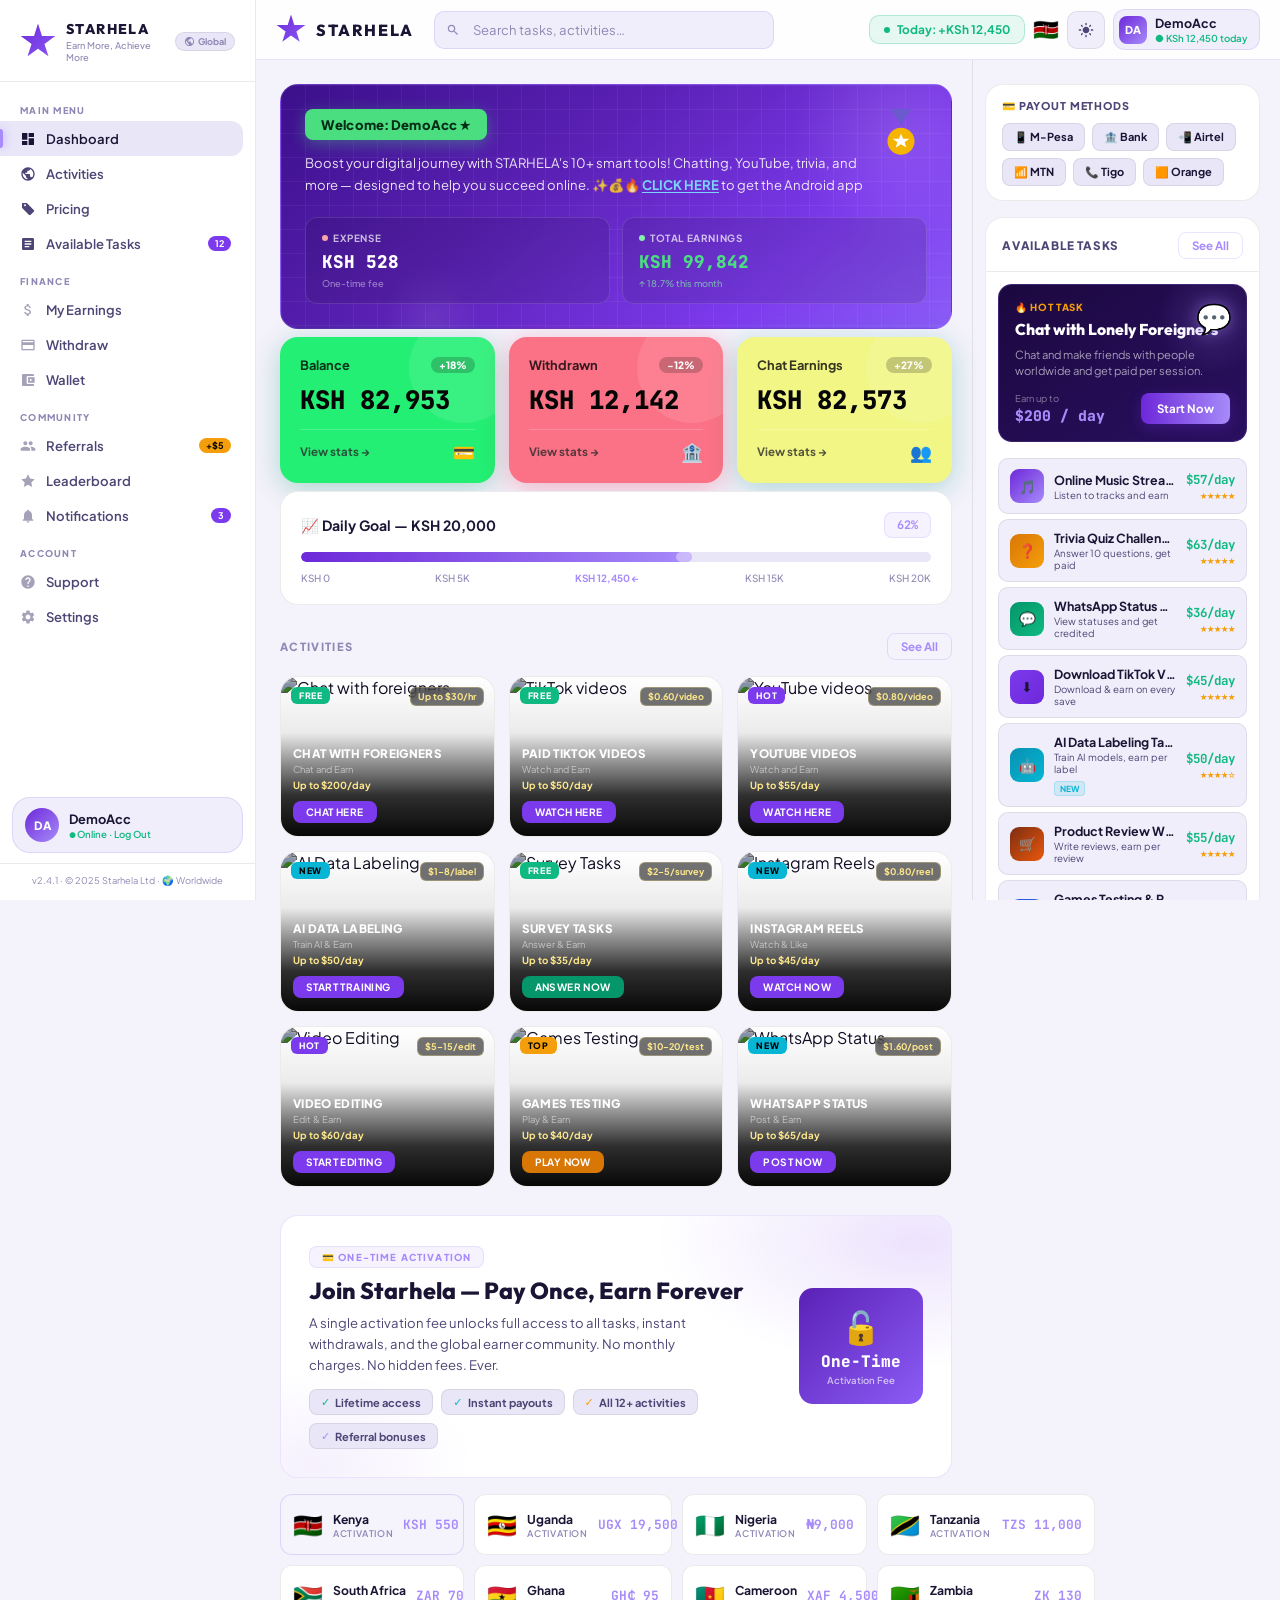
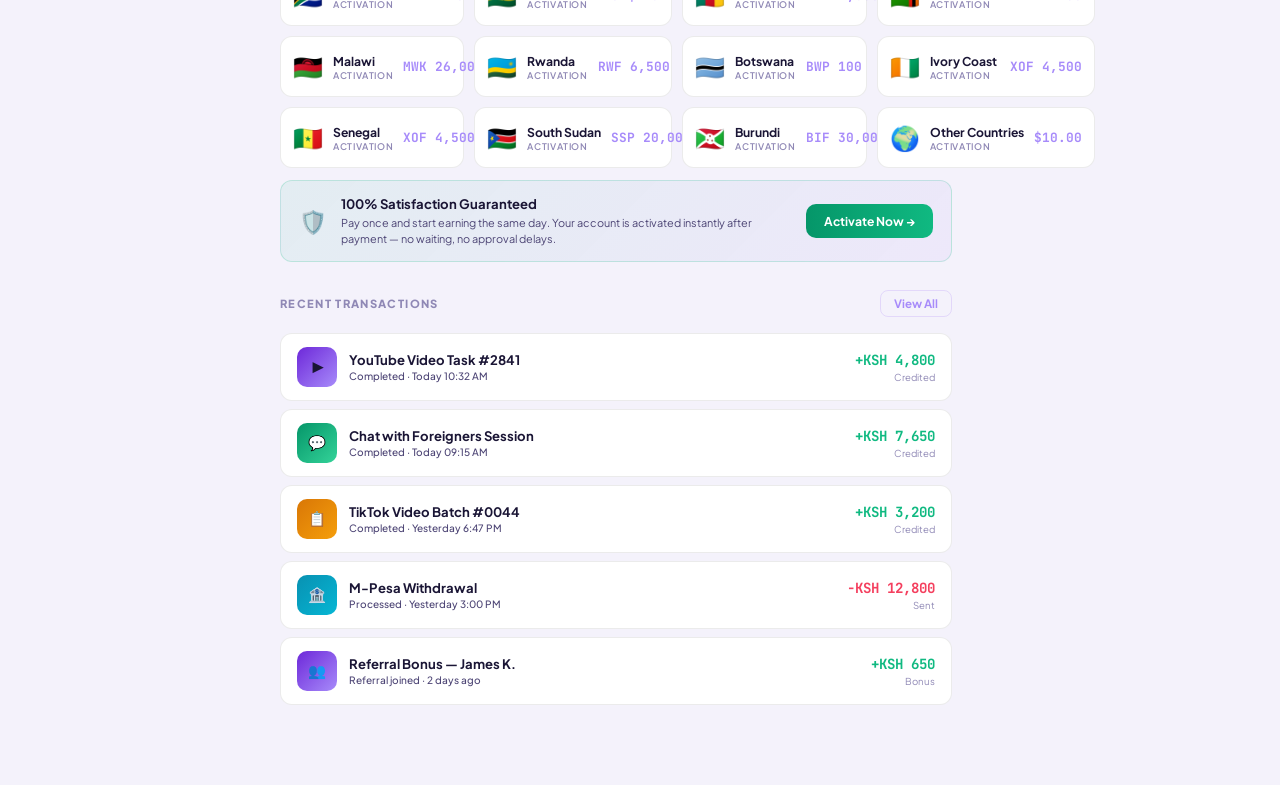
==== index.html @ abdd015a "Updated website" ====
<!doctype html>
<html lang="en" data-theme="dark">
  <head>
    <meta charset="UTF-8" />
    <meta name="viewport" content="width=device-width,initial-scale=1.0" />
    <title>Starhela — Earn Money Online | Get Paid for Tasks Worldwide</title>
    <meta
      name="description"
      content="Starhela is the world's leading online earning platform. Complete tasks, watch videos, chat, and earn real money. Instant withdrawals to M-Pesa, PayPal, bank transfer. Join 2M+ earners globally."
    />
    <meta
      name="keywords"
      content="earn money online Kenya, online jobs, work from home, M-Pesa earnings, paid tasks, earn KSH online, Starhela, make money online Africa"
    />
    <meta name="author" content="Starhela Ltd" />
    <meta name="robots" content="index, follow" />
    <meta name="theme-color" content="#5b21b6" />
    <link rel="canonical" href="https://www.starhela.com/" />
    <meta property="og:type" content="website" />
    <meta property="og:url" content="https://www.starhela.com/" />
    <meta
      property="og:title"
      content="Starhela — Earn Money Online | Get Paid for Tasks Worldwide"
    />
    <meta
      property="og:description"
      content="Complete tasks, watch videos, chat and earn real money. Instant M-Pesa withdrawals. Join 2M+ earners globally."
    />
    <meta property="og:locale" content="en_KE" />
    <meta property="og:site_name" content="Starhela" />
    <meta name="twitter:card" content="summary_large_image" />
    <meta name="twitter:title" content="Starhela — Earn Money Online" />
    <meta
      name="twitter:description"
      content="Complete tasks, watch videos, chat and earn real money. Instant M-Pesa withdrawals."
    />
    <script type="application/ld+json">
      {
        "@context": "https://schema.org",
        "@type": "WebSite",
        "name": "Starhela",
        "url": "https://www.starhela.com",
        "description": "World's leading online earning platform.",
        "potentialAction": {
          "@type": "SearchAction",
          "target": "https://www.starhela.com/search?q={search_term_string}",
          "query-input": "required name=search_term_string"
        }
      }
    </script>
    <link
      rel="icon"
      type="image/svg+xml"
      href="data:image/svg+xml,%3Csvg xmlns='http://www.w3.org/2000/svg' viewBox='0 0 64 64'%3E%3Crect width='64' height='64' rx='14' fill='%230a0614'/%3E%3Cpolygon points='32,6 38.5,22.5 56,22.5 42.5,33.5 48,50 32,40 16,50 21.5,33.5 8,22.5 25.5,22.5' fill='%238b5cf6' opacity='0.95'/%3E%3C/svg%3E"
    />
    <link rel="preconnect" href="https://fonts.googleapis.com" crossorigin />
    <link rel="preconnect" href="https://fonts.gstatic.com" crossorigin />
    <link
      rel="preload"
      as="style"
      href="https://fonts.googleapis.com/css2?family=Plus+Jakarta+Sans:wght@400;600;700;800&family=JetBrains+Mono:wght@700&family=Outfit:wght@800&display=swap"
    />
    <link
      rel="stylesheet"
      href="https://fonts.googleapis.com/css2?family=Plus+Jakarta+Sans:wght@400;600;700;800&family=JetBrains+Mono:wght@700&family=Outfit:wght@800&display=swap"
      media="print"
      onload="this.media = 'all'"
    />
    <noscript
      ><link
        rel="stylesheet"
        href="https://fonts.googleapis.com/css2?family=Plus+Jakarta+Sans:wght@400;600;700;800&family=JetBrains+Mono:wght@700&family=Outfit:wght@800&display=swap"
    /></noscript>
    <script>
      (function () {
        var s = localStorage.getItem("sh-theme"),
          p = window.matchMedia("(prefers-color-scheme:dark)").matches
            ? "dark"
            : "light";
        document.documentElement.setAttribute("data-theme", s || p);
      })();
    </script>
    <style>
      #page-transition {
        position: fixed;
        inset: 0;
        z-index: 9999;
        pointer-events: none;
        background: linear-gradient(135deg, #3b0f8a, #7c3aed);
        opacity: 0;
        transition: opacity 0.22s ease;
        display: flex;
        align-items: center;
        justify-content: center;
        flex-direction: column;
        gap: 12px;
      }
      #page-transition.out {
        opacity: 1;
        pointer-events: all;
      }
      .pt-star {
        width: 38px;
        height: 38px;
        background: linear-gradient(135deg, #fff, #a78bfa);
        clip-path: polygon(
          50% 0%,
          61% 35%,
          98% 35%,
          68% 57%,
          79% 91%,
          50% 70%,
          21% 91%,
          32% 57%,
          2% 35%,
          39% 35%
        );
        animation: ptSpin 0.6s ease-in-out infinite alternate;
      }
      @keyframes ptSpin {
        from {
          transform: scale(0.8) rotate(-10deg);
        }
        to {
          transform: scale(1.1) rotate(10deg);
        }
      }
      .pt-text {
        font-family: "Plus Jakarta Sans", sans-serif;
        font-size: 0.75rem;
        font-weight: 700;
        color: rgba(255, 255, 255, 0.8);
        letter-spacing: 0.08em;
      }
      :root {
        --sidebar-w: 256px;
        --topbar-h: 60px;
        --radius: 18px;
        --radius-sm: 12px;
        --t: 0.2s cubic-bezier(0.4, 0, 0.2, 1);
        --t-slow: 0.38s cubic-bezier(0.4, 0, 0.2, 1);
        --brand: #7c3aed;
        --brand-lt: #a78bfa;
        --brand-glow: rgba(124, 58, 237, 0.25);
        --green: #10b981;
        --gold: #f59e0b;
        --cyan: #06b6d4;
        --red: #f43f5e;
      }
      [data-theme="dark"] {
        --bg: #080712;
        --bg-2: #0f0d1f;
        --bg-3: #161428;
        --bg-4: #1e1b35;
        --surface: #1a1830;
        --surface-2: #221f3a;
        --border: rgba(167, 139, 250, 0.12);
        --border-2: rgba(255, 255, 255, 0.07);
        --txt: #f0edff;
        --txt-2: #a09cc0;
        --txt-3: #5e5a80;
        --shadow: 0 4px 28px rgba(0, 0, 0, 0.5);
        --shadow-lg: 0 16px 56px rgba(0, 0, 0, 0.6);
        --topbar-bg: rgba(9, 8, 19, 0.92);
      }
      [data-theme="light"] {
        --bg: #f4f2fb;
        --bg-2: #fff;
        --bg-3: #f0eefb;
        --bg-4: #e9e6f8;
        --surface: #fff;
        --surface-2: #f5f3fc;
        --border: rgba(124, 58, 237, 0.14);
        --border-2: rgba(0, 0, 0, 0.08);
        --txt: #1a1535;
        --txt-2: #4d4575;
        --txt-3: #8f88b5;
        --shadow: 0 4px 20px rgba(124, 58, 237, 0.1);
        --shadow-lg: 0 16px 48px rgba(124, 58, 237, 0.15);
        --topbar-bg: rgba(255, 255, 255, 0.92);
      }
      *,
      *::before,
      *::after {
        box-sizing: border-box;
        margin: 0;
        padding: 0;
      }
      html {
        scroll-behavior: smooth;
        font-size: 16px;
        -webkit-text-size-adjust: 100%;
      }
      body {
        font-family: "Plus Jakarta Sans", system-ui, sans-serif;
        background: var(--bg);
        color: var(--txt);
        min-height: 100vh;
        overflow-x: hidden;
        -webkit-font-smoothing: antialiased;
        transition:
          background var(--t-slow),
          color var(--t-slow);
      }
      a {
        text-decoration: none;
        color: inherit;
      }
      button {
        font-family: inherit;
        cursor: pointer;
        border: none;
        background: none;
      }
      ul {
        list-style: none;
      }
      img {
        display: block;
        max-width: 100%;
        height: auto;
      }
      ::-webkit-scrollbar {
        width: 4px;
        height: 4px;
      }
      ::-webkit-scrollbar-track {
        background: transparent;
      }
      ::-webkit-scrollbar-thumb {
        background: rgba(167, 139, 250, 0.25);
        border-radius: 6px;
      }
      .visually-hidden {
        position: absolute;
        width: 1px;
        height: 1px;
        padding: 0;
        margin: -1px;
        overflow: hidden;
        clip: rect(0, 0, 0, 0);
        border: 0;
      }
      .app-shell {
        display: flex;
        min-height: 100vh;
        width: 100%;
      }
      .sidebar {
        width: var(--sidebar-w);
        min-width: var(--sidebar-w);
        flex-shrink: 0;
        position: sticky;
        top: 0;
        height: 100vh;
        overflow-y: auto;
        overflow-x: hidden;
        background: var(--bg-2);
        border-right: 1px solid var(--border);
        display: flex;
        flex-direction: column;
        z-index: 300;
        transition:
          transform var(--t),
          background var(--t-slow),
          border-color var(--t-slow);
      }
      .sidebar::-webkit-scrollbar {
        width: 3px;
      }
      .sidebar-logo {
        display: flex;
        align-items: center;
        gap: 10px;
        padding: 20px 20px 18px;
        border-bottom: 1px solid var(--border-2);
        flex-shrink: 0;
      }
      .logo-mark {
        width: 36px;
        height: 36px;
        flex-shrink: 0;
        background: linear-gradient(135deg, #6d28d9, #8b5cf6);
        clip-path: polygon(
          50% 0%,
          61% 35%,
          98% 35%,
          68% 57%,
          79% 91%,
          50% 70%,
          21% 91%,
          32% 57%,
          2% 35%,
          39% 35%
        );
        animation: starPulse 3.5s ease-in-out infinite;
      }
      @keyframes starPulse {
        0%,
        100% {
          filter: drop-shadow(0 0 5px rgba(139, 92, 246, 0.5));
        }
        50% {
          filter: drop-shadow(0 0 16px rgba(139, 92, 246, 0.85));
        }
      }
      .logo-text h1 {
        font-family: "Outfit", sans-serif;
        font-size: 0.88rem;
        font-weight: 800;
        letter-spacing: 0.1em;
      }
      .logo-text p {
        font-size: 0.58rem;
        color: var(--txt-3);
        margin-top: 1px;
        font-weight: 500;
      }
      .globe-badge {
        margin-left: auto;
        display: flex;
        align-items: center;
        gap: 3px;
        background: var(--bg-4);
        border: 1px solid var(--border-2);
        border-radius: 20px;
        padding: 3px 8px;
        font-size: 0.57rem;
        font-weight: 700;
        color: var(--txt-3);
        white-space: nowrap;
        flex-shrink: 0;
      }
      nav {
        flex: 1;
        padding: 12px 0 8px;
      }
      .nav-section {
        margin-bottom: 4px;
      }
      .nav-label {
        font-size: 0.58rem;
        font-weight: 800;
        letter-spacing: 0.14em;
        text-transform: uppercase;
        color: var(--txt-3);
        padding: 10px 20px 5px;
      }
      nav ul li a {
        display: flex;
        align-items: center;
        gap: 10px;
        padding: 9px 12px 9px 20px;
        color: var(--txt-2);
        font-size: 0.82rem;
        font-weight: 600;
        border-radius: 0 12px 12px 0;
        margin-right: 12px;
        position: relative;
        transition:
          color var(--t),
          background var(--t);
      }
      nav ul li a .n-icon {
        width: 16px;
        height: 16px;
        flex-shrink: 0;
        opacity: 0.5;
        transition: opacity var(--t);
      }
      nav ul li.active a,
      nav ul li a:hover {
        color: var(--txt);
        background: var(--bg-4);
      }
      nav ul li.active a .n-icon,
      nav ul li a:hover .n-icon {
        opacity: 1;
      }
      nav ul li.active a::before {
        content: "";
        position: absolute;
        left: 0;
        top: 22%;
        bottom: 22%;
        width: 3px;
        background: var(--brand-lt);
        border-radius: 0 3px 3px 0;
        box-shadow: 0 0 10px var(--brand-lt);
      }
      .nav-badge {
        margin-left: auto;
        font-size: 0.57rem;
        font-weight: 700;
        padding: 2px 7px;
        border-radius: 20px;
        background: var(--brand);
        color: #fff;
      }
      .nav-badge.gold {
        background: var(--gold);
        color: #000;
      }
      .sidebar-user {
        margin: 10px 12px;
        padding: 10px 12px;
        background: var(--bg-3);
        border: 1px solid var(--border);
        border-radius: var(--radius);
        display: flex;
        align-items: center;
        gap: 10px;
        flex-shrink: 0;
        transition: background var(--t);
      }
      .sidebar-user:hover {
        background: var(--bg-4);
      }
      .s-avatar {
        width: 34px;
        height: 34px;
        border-radius: 50%;
        background: linear-gradient(135deg, #6d28d9, #a78bfa);
        display: flex;
        align-items: center;
        justify-content: center;
        font-weight: 800;
        font-size: 0.72rem;
        color: #fff;
        flex-shrink: 0;
      }
      .s-info .s-name {
        font-size: 0.8rem;
        font-weight: 700;
      }
      .s-info .s-status {
        font-size: 0.6rem;
        color: var(--green);
        margin-top: 1px;
        font-weight: 600;
      }
      .s-info .s-status::before {
        content: "● ";
        font-size: 0.48rem;
      }
      .sidebar-footer {
        padding: 10px 20px 14px;
        font-size: 0.58rem;
        color: var(--txt-3);
        text-align: center;
        border-top: 1px solid var(--border-2);
        flex-shrink: 0;
      }
      .main-area {
        flex: 1;
        min-width: 0;
        display: flex;
        flex-direction: column;
      }
      .topbar {
        position: sticky;
        top: 0;
        z-index: 200;
        height: var(--topbar-h);
        background: var(--topbar-bg);
        border-bottom: 1px solid var(--border);
        display: flex;
        align-items: center;
        padding: 0 20px;
        gap: 12px;
        backdrop-filter: blur(20px);
        -webkit-backdrop-filter: blur(20px);
        transition:
          background var(--t-slow),
          border-color var(--t-slow);
      }
      .hamburger {
        display: none;
        padding: 8px;
        border-radius: 10px;
        color: var(--txt);
        transition: background var(--t);
        flex-shrink: 0;
      }
      .hamburger:hover {
        background: var(--bg-4);
      }
      .topbar-brand {
        display: flex;
        align-items: center;
        gap: 10px;
      }
      .topbar-logo-mark {
        width: 30px;
        height: 30px;
        flex-shrink: 0;
        background: linear-gradient(135deg, #6d28d9, #8b5cf6);
        clip-path: polygon(
          50% 0%,
          61% 35%,
          98% 35%,
          68% 57%,
          79% 91%,
          50% 70%,
          21% 91%,
          32% 57%,
          2% 35%,
          39% 35%
        );
        animation: starPulse 3.5s ease-in-out infinite;
      }
      .topbar-brand-name {
        font-family: "Outfit", sans-serif;
        font-size: 1rem;
        font-weight: 800;
        letter-spacing: 0.1em;
      }
      .topbar-search {
        flex: 1;
        max-width: 340px;
        position: relative;
        margin-left: 8px;
      }
      .topbar-search svg {
        position: absolute;
        left: 12px;
        top: 50%;
        transform: translateY(-50%);
        color: var(--txt-3);
        pointer-events: none;
      }
      .topbar-search input {
        width: 100%;
        height: 38px;
        background: var(--bg-3);
        border: 1px solid var(--border);
        border-radius: 10px;
        padding: 0 14px 0 38px;
        font-family: "Plus Jakarta Sans", sans-serif;
        font-size: 0.82rem;
        font-weight: 500;
        color: var(--txt);
        outline: none;
        transition:
          border-color var(--t),
          box-shadow var(--t);
      }
      .topbar-search input::placeholder {
        color: var(--txt-3);
        font-weight: 400;
      }
      .topbar-search input:focus {
        border-color: var(--brand-lt);
        box-shadow: 0 0 0 3px var(--brand-glow);
      }
      .topbar-right {
        display: flex;
        align-items: center;
        gap: 8px;
        margin-left: auto;
        flex-shrink: 0;
      }
      .earn-ticker {
        display: flex;
        align-items: center;
        gap: 7px;
        background: rgba(16, 185, 129, 0.1);
        border: 1px solid rgba(16, 185, 129, 0.25);
        border-radius: 10px;
        padding: 6px 14px;
        font-size: 0.74rem;
        font-weight: 700;
        color: var(--green);
        white-space: nowrap;
      }
      .earn-ticker-dot {
        width: 6px;
        height: 6px;
        border-radius: 50%;
        background: var(--green);
        animation: blink 1.8s ease-in-out infinite;
      }
      @keyframes blink {
        0%,
        100% {
          opacity: 1;
        }
        50% {
          opacity: 0.25;
        }
      }
      .topbar-flag {
        font-size: 1.3rem;
        line-height: 1;
        cursor: default;
      }
      .icon-btn {
        width: 38px;
        height: 38px;
        background: var(--bg-3);
        border: 1px solid var(--border-2);
        border-radius: 10px;
        display: flex;
        align-items: center;
        justify-content: center;
        color: var(--txt-2);
        transition: all var(--t);
        flex-shrink: 0;
      }
      .icon-btn:hover {
        background: var(--bg-4);
        color: var(--txt);
        border-color: var(--border);
      }
      .user-pill {
        display: flex;
        align-items: center;
        gap: 8px;
        padding: 5px 12px 5px 5px;
        background: var(--bg-3);
        border: 1px solid var(--border);
        border-radius: 12px;
        cursor: pointer;
        transition: all var(--t);
      }
      .user-pill:hover {
        border-color: var(--brand-lt);
        background: var(--bg-4);
      }
      .u-ava {
        width: 28px;
        height: 28px;
        border-radius: 8px;
        background: linear-gradient(135deg, #6d28d9, #a78bfa);
        display: flex;
        align-items: center;
        justify-content: center;
        font-weight: 800;
        font-size: 0.68rem;
        color: #fff;
        flex-shrink: 0;
      }
      .u-name {
        font-size: 0.78rem;
        font-weight: 700;
      }
      .u-earn {
        font-size: 0.6rem;
        color: var(--green);
        font-weight: 600;
        margin-top: 1px;
      }
      .content-body {
        flex: 1;
        display: grid;
        grid-template-columns: 1fr 308px;
        align-items: start;
        min-height: calc(100vh - var(--topbar-h));
      }
      .center-col {
        padding: 24px 20px 80px 24px;
        min-width: 0;
        display: flex;
        flex-direction: column;
        gap: 28px;
      }
      .right-col {
        padding: 24px 20px 80px 12px;
        position: sticky;
        top: var(--topbar-h);
        height: calc(100vh - var(--topbar-h));
        overflow-y: auto;
        display: flex;
        flex-direction: column;
        gap: 16px;
        border-left: 1px solid var(--border-2);
        min-width: 0;
      }
      .right-col::-webkit-scrollbar {
        width: 3px;
      }
      .sec-head {
        display: flex;
        align-items: center;
        justify-content: space-between;
        margin-bottom: 16px;
      }
      .sec-head h2 {
        font-size: 0.7rem;
        font-weight: 800;
        letter-spacing: 0.12em;
        text-transform: uppercase;
        color: var(--txt-3);
      }
      .see-all {
        font-size: 0.72rem;
        font-weight: 700;
        color: var(--brand-lt);
        padding: 5px 13px;
        border: 1px solid var(--border);
        border-radius: 8px;
        transition: all var(--t);
      }
      .see-all:hover {
        background: var(--bg-4);
        border-color: var(--brand-lt);
      }
      .welcome-card {
        background: linear-gradient(
          140deg,
          #3b0f8a,
          #5b21b6 40%,
          #7c3aed 75%,
          #8b5cf6
        );
        border-radius: var(--radius);
        padding: 24px;
        position: relative;
        overflow: hidden;
        border: 1px solid rgba(167, 139, 250, 0.25);
        transition:
          transform var(--t),
          box-shadow var(--t);
      }
      .welcome-card:hover {
        transform: translateY(-2px);
        box-shadow: 0 16px 48px rgba(109, 40, 217, 0.4);
      }
      .wc-grid {
        position: absolute;
        inset: 0;
        background-image:
          linear-gradient(rgba(255, 255, 255, 0.05) 1px, transparent 1px),
          linear-gradient(90deg, rgba(255, 255, 255, 0.05) 1px, transparent 1px);
        background-size: 24px 24px;
        pointer-events: none;
      }
      .wc-orb1 {
        position: absolute;
        width: 220px;
        height: 220px;
        right: -60px;
        top: -60px;
        border-radius: 50%;
        background: radial-gradient(
          circle,
          rgba(255, 255, 255, 0.12),
          transparent 70%
        );
        pointer-events: none;
      }
      .wc-orb2 {
        position: absolute;
        width: 100px;
        height: 100px;
        left: 15%;
        bottom: -40px;
        border-radius: 50%;
        background: radial-gradient(
          circle,
          rgba(255, 255, 255, 0.07),
          transparent 70%
        );
        pointer-events: none;
      }
      .wc-inner {
        position: relative;
        z-index: 2;
        display: flex;
        align-items: flex-start;
        justify-content: space-between;
        gap: 12px;
        margin-bottom: 20px;
      }
      .wc-left {
        flex: 1;
        min-width: 0;
      }
      .wc-badge {
        display: inline-flex;
        align-items: center;
        gap: 6px;
        background: #4ade80;
        color: #052e16;
        font-size: 0.82rem;
        font-weight: 800;
        padding: 7px 16px;
        border-radius: 8px;
        margin-bottom: 12px;
        letter-spacing: 0.01em;
        box-shadow: 0 4px 16px rgba(74, 222, 128, 0.35);
      }
      .wc-desc {
        font-size: 0.82rem;
        color: rgba(255, 255, 255, 0.88);
        line-height: 1.7;
        font-weight: 400;
      }
      .wc-link {
        color: #7dd3fc;
        font-weight: 700;
        text-decoration: underline;
        text-underline-offset: 2px;
      }
      .wc-link:hover {
        color: #bae6fd;
      }
      .wc-medal {
        flex-shrink: 0;
        animation: floatMedal 3s ease-in-out infinite;
      }
      @keyframes floatMedal {
        0%,
        100% {
          transform: translateY(0) rotate(-4deg);
        }
        50% {
          transform: translateY(-12px) rotate(5deg);
        }
      }
      .wc-stats {
        position: relative;
        z-index: 2;
        display: grid;
        grid-template-columns: 1fr 1fr;
        gap: 12px;
      }
      .wc-stat {
        background: rgba(0, 0, 0, 0.22);
        border: 1px solid rgba(255, 255, 255, 0.12);
        border-radius: 12px;
        padding: 14px 16px;
        backdrop-filter: blur(8px);
        transition: background var(--t);
      }
      .wc-stat:hover {
        background: rgba(0, 0, 0, 0.3);
      }
      .wc-stat-label {
        display: flex;
        align-items: center;
        gap: 5px;
        font-size: 0.62rem;
        font-weight: 700;
        color: rgba(255, 255, 255, 0.7);
        text-transform: uppercase;
        letter-spacing: 0.06em;
        margin-bottom: 6px;
      }
      .dot {
        width: 6px;
        height: 6px;
        border-radius: 50%;
        flex-shrink: 0;
      }
      .wc-val {
        font-family: "JetBrains Mono", monospace;
        font-size: 1.1rem;
        font-weight: 800;
        color: #fff;
      }
      .wc-val.green {
        color: #4ade80;
      }
      .wc-stat-sub {
        font-size: 0.58rem;
        color: rgba(255, 255, 255, 0.45);
        margin-top: 4px;
        font-weight: 500;
      }
      .stat-row {
        display: grid;
        grid-template-columns: repeat(3, 1fr);
        gap: 14px;
        margin: 8px 0;
      }
      .stat-card {
        border-radius: var(--radius);
        padding: 20px;
        position: relative;
        overflow: hidden;
        cursor: pointer;
        transition:
          transform var(--t),
          box-shadow var(--t);
      }
      .stat-card:hover {
        transform: translateY(-3px);
      }
      .sc-balance {
        background: #22ef74;
        box-shadow: 0 6px 28px rgba(5, 150, 105, 0.3);
      }
      .sc-withdrawn {
        background: #fb7185;
        box-shadow: 0 6px 28px rgba(225, 29, 72, 0.3);
      }
      .sc-chat {
        background: #f2f685;
        box-shadow: 0 6px 28px rgba(13, 148, 136, 0.3);
      }
      .sc-orb {
        position: absolute;
        right: -24px;
        top: -24px;
        width: 110px;
        height: 110px;
        border-radius: 50%;
        background: rgba(255, 255, 255, 0.1);
        pointer-events: none;
      }
      .sc-label {
        font-size: 0.8rem;
        font-weight: 700;
        color: rgba(5, 5, 5, 0.8);
        margin-bottom: 10px;
        position: relative;
        z-index: 2;
        display: flex;
        align-items: center;
        justify-content: space-between;
      }
      .sc-badge {
        font-size: 0.63rem;
        font-weight: 800;
        padding: 2px 8px;
        border-radius: 20px;
        background: rgba(0, 0, 0, 0.2);
        color: #fff;
      }
      .sc-val {
        font-family: "JetBrains Mono", monospace;
        font-size: 1.6rem;
        font-weight: 800;
        color: #060606 !important;
        position: relative;
        z-index: 2;
        margin-bottom: 12px;
      }
      .sc-footer {
        display: flex;
        align-items: center;
        justify-content: space-between;
        position: relative;
        z-index: 2;
        border-top: 1px solid rgba(255, 255, 255, 0.2);
        padding-top: 11px;
      }
      .sc-link {
        font-size: 0.72rem;
        font-weight: 700;
        color: rgba(43, 42, 42, 0.8);
        transition: color var(--t);
      }
      .sc-link:hover {
        color: #433636;
      }
      .sc-icon {
        font-size: 1.1rem;
      }
      .goal-card {
        background: var(--surface);
        border: 1px solid var(--border-2);
        border-radius: var(--radius);
        padding: 20px;
        transition: background var(--t-slow);
      }
      .goal-header {
        display: flex;
        align-items: center;
        justify-content: space-between;
        margin-bottom: 14px;
      }
      .goal-title {
        font-size: 0.88rem;
        font-weight: 700;
      }
      .goal-pct {
        font-family: "JetBrains Mono", monospace;
        font-size: 0.74rem;
        font-weight: 700;
        color: var(--brand-lt);
        background: rgba(167, 139, 250, 0.1);
        border: 1px solid rgba(167, 139, 250, 0.2);
        padding: 4px 12px;
        border-radius: 8px;
      }
      .goal-bar {
        height: 10px;
        background: var(--bg-4);
        border-radius: 10px;
        overflow: hidden;
      }
      .goal-fill {
        height: 100%;
        border-radius: 10px;
        width: 0%;
        background: linear-gradient(90deg, #6d28d9, #a78bfa);
        transition: width 1.4s cubic-bezier(0.4, 0, 0.2, 1);
        position: relative;
      }
      .goal-fill::after {
        content: "";
        position: absolute;
        right: 0;
        top: 0;
        width: 16px;
        height: 100%;
        background: rgba(255, 255, 255, 0.4);
        border-radius: 10px;
        animation: shimmer 2s ease-in-out infinite;
      }
      @keyframes shimmer {
        0%,
        100% {
          opacity: 0;
        }
        50% {
          opacity: 1;
        }
      }
      .goal-labels {
        display: flex;
        justify-content: space-between;
        margin-top: 10px;
      }
      .goal-labels span {
        font-size: 0.62rem;
        font-weight: 500;
        color: var(--txt-3);
      }
      .goal-labels span.active {
        color: var(--brand-lt);
        font-weight: 700;
      }
      .act-grid {
        display: grid;
        grid-template-columns: repeat(3, 1fr);
        gap: 14px;
      }
      .act-card {
        background: var(--surface);
        border: 1px solid var(--border-2);
        border-radius: var(--radius);
        overflow: hidden;
        cursor: pointer;
        transition:
          transform var(--t),
          border-color var(--t),
          box-shadow var(--t);
        position: relative;
        aspect-ratio: 4/3;
        display: flex;
        flex-direction: column;
        justify-content: flex-end;
      }
      .act-card:hover {
        transform: translateY(-4px);
        border-color: rgba(167, 139, 250, 0.3);
        box-shadow: 0 12px 36px rgba(109, 40, 217, 0.2);
      }
      .act-img {
        position: absolute;
        inset: 0;
        width: 100%;
        height: 100%;
        object-fit: cover;
        filter: brightness(0.68) saturate(1.1);
        transition:
          transform 0.5s ease,
          filter 0.3s ease;
        will-change: transform;
      }
      .act-card:hover .act-img {
        transform: scale(1.05);
        filter: brightness(0.58) saturate(1.2);
      }
      .act-overlay {
        position: absolute;
        inset: 0;
        background: linear-gradient(
          to bottom,
          transparent,
          rgba(0, 0, 0, 0.08) 35%,
          rgba(0, 0, 0, 0.82) 75%,
          rgba(0, 0, 0, 0.97)
        );
        pointer-events: none;
      }
      .act-foot {
        position: relative;
        z-index: 2;
        padding: 10px 12px 13px;
      }
      .act-name {
        font-size: 0.73rem;
        font-weight: 800;
        color: #fff;
        letter-spacing: 0.03em;
        margin-bottom: 2px;
      }
      .act-sub {
        font-size: 0.59rem;
        color: rgba(255, 255, 255, 0.55);
        margin-bottom: 4px;
      }
      .act-earn {
        font-size: 0.61rem;
        color: #fde68a;
        font-weight: 700;
        margin-bottom: 8px;
      }
      .act-cta {
        display: inline-block;
        padding: 5px 13px;
        border-radius: 8px;
        font-size: 0.63rem;
        font-weight: 700;
        text-transform: uppercase;
        letter-spacing: 0.04em;
        font-family: "Plus Jakarta Sans", sans-serif;
        transition: all var(--t);
      }
      .cta-violet {
        background: #7c3aed;
        color: #fff;
      }
      .cta-green {
        background: #059669;
        color: #fff;
      }
      .cta-gold {
        background: #d97706;
        color: #fff;
      }
      .act-cta:hover {
        filter: brightness(1.15);
        transform: scale(1.04);
      }
      .act-badge {
        position: absolute;
        top: 10px;
        left: 10px;
        z-index: 3;
        font-size: 0.55rem;
        font-weight: 800;
        letter-spacing: 0.07em;
        padding: 3px 8px;
        border-radius: 6px;
        text-transform: uppercase;
      }
      .bdg-free {
        background: var(--green);
        color: #fff;
      }
      .bdg-hot {
        background: #7c3aed;
        color: #fff;
        animation: pulse 2s ease-in-out infinite;
      }
      .bdg-new {
        background: var(--cyan);
        color: #000;
      }
      .bdg-top {
        background: var(--gold);
        color: #000;
      }
      @keyframes pulse {
        0%,
        100% {
          box-shadow: 0 0 0 0 rgba(124, 58, 237, 0.5);
        }
        50% {
          box-shadow: 0 0 0 5px rgba(124, 58, 237, 0);
        }
      }
      .earn-badge {
        position: absolute;
        top: 10px;
        right: 10px;
        z-index: 3;
        background: rgba(0, 0, 0, 0.55);
        border: 1px solid rgba(253, 230, 138, 0.3);
        backdrop-filter: blur(4px);
        border-radius: 6px;
        padding: 3px 7px;
        font-size: 0.57rem;
        font-weight: 700;
        color: #fde68a;
      }
      .pricing-hero {
        background: var(--surface);
        border: 1px solid var(--border);
        border-radius: var(--radius);
        padding: 28px;
        position: relative;
        overflow: hidden;
        margin-bottom: 16px;
        transition: background var(--t-slow);
      }
      .pricing-hero::before {
        content: "";
        position: absolute;
        inset: 0;
        background:
          radial-gradient(
            ellipse 65% 80% at 95% 10%,
            rgba(124, 58, 237, 0.14),
            transparent 60%
          ),
          radial-gradient(
            ellipse 40% 60% at 5% 95%,
            rgba(124, 58, 237, 0.07),
            transparent 60%
          );
        pointer-events: none;
      }
      .ph-inner {
        position: relative;
        z-index: 2;
        display: flex;
        gap: 24px;
        flex-wrap: wrap;
        align-items: center;
      }
      .ph-text {
        flex: 1;
        min-width: 200px;
      }
      .ph-eyebrow {
        display: inline-flex;
        align-items: center;
        gap: 5px;
        font-size: 0.6rem;
        font-weight: 800;
        letter-spacing: 0.12em;
        text-transform: uppercase;
        color: var(--brand-lt);
        background: rgba(167, 139, 250, 0.1);
        border: 1px solid rgba(167, 139, 250, 0.2);
        padding: 4px 12px;
        border-radius: 8px;
        margin-bottom: 10px;
      }
      .ph-title {
        font-family: "Outfit", sans-serif;
        font-size: 1.45rem;
        font-weight: 800;
        line-height: 1.15;
        margin-bottom: 8px;
      }
      .ph-sub {
        font-size: 0.82rem;
        color: var(--txt-2);
        font-weight: 400;
        line-height: 1.6;
        max-width: 420px;
      }
      .ph-perks {
        display: flex;
        gap: 8px;
        flex-wrap: wrap;
        margin-top: 14px;
      }
      .ph-perk {
        display: flex;
        align-items: center;
        gap: 5px;
        font-size: 0.69rem;
        font-weight: 700;
        color: var(--txt-2);
        background: var(--bg-4);
        border: 1px solid var(--border-2);
        padding: 5px 11px;
        border-radius: 8px;
        transition: border-color var(--t);
      }
      .ph-perk:hover {
        border-color: var(--brand-lt);
      }
      .ph-badge {
        background: linear-gradient(135deg, #5b21b6, #8b5cf6);
        border-radius: 14px;
        padding: 18px 22px;
        text-align: center;
        flex-shrink: 0;
      }
      .phb-icon {
        font-size: 2rem;
        margin-bottom: 4px;
      }
      .phb-val {
        font-family: "JetBrains Mono", monospace;
        font-size: 1rem;
        font-weight: 800;
        color: #fff;
      }
      .phb-label {
        font-size: 0.6rem;
        font-weight: 600;
        color: rgba(255, 255, 255, 0.65);
        margin-top: 2px;
      }
      .pricing-grid {
        display: grid;
        grid-template-columns: repeat(4, 1fr);
        gap: 10px;
      }
      .price-card {
        background: var(--surface);
        border: 1px solid var(--border-2);
        border-radius: var(--radius-sm);
        padding: 14px 12px;
        display: flex;
        align-items: center;
        gap: 10px;
        transition:
          transform var(--t),
          border-color var(--t),
          box-shadow var(--t);
      }
      .price-card:hover {
        transform: translateY(-3px);
        border-color: rgba(167, 139, 250, 0.3);
        box-shadow: var(--shadow);
      }
      .price-card.featured {
        border-color: rgba(167, 139, 250, 0.3);
        background: var(--surface-2);
      }
      .price-flag {
        font-size: 1.5rem;
        flex-shrink: 0;
      }
      .price-country {
        font-size: 0.76rem;
        font-weight: 700;
        white-space: nowrap;
        overflow: hidden;
        text-overflow: ellipsis;
        margin-bottom: 1px;
      }
      .price-label {
        font-size: 0.57rem;
        font-weight: 600;
        color: var(--txt-3);
        text-transform: uppercase;
        letter-spacing: 0.07em;
      }
      .price-fee {
        font-family: "JetBrains Mono", monospace;
        font-size: 0.8rem;
        font-weight: 700;
        color: var(--brand-lt);
        flex-shrink: 0;
        text-align: right;
        margin-left: auto;
      }
      .pricing-guarantee {
        display: flex;
        align-items: center;
        gap: 14px;
        flex-wrap: wrap;
        background: linear-gradient(
          135deg,
          rgba(16, 185, 129, 0.07),
          rgba(124, 58, 237, 0.05)
        );
        border: 1px solid rgba(16, 185, 129, 0.2);
        border-radius: var(--radius-sm);
        padding: 14px 18px;
        margin-top: 12px;
      }
      .pg-icon {
        font-size: 1.4rem;
        flex-shrink: 0;
      }
      .pg-text {
        flex: 1;
        min-width: 160px;
      }
      .pg-title {
        font-size: 0.82rem;
        font-weight: 700;
        margin-bottom: 3px;
      }
      .pg-sub {
        font-size: 0.68rem;
        color: var(--txt-2);
        line-height: 1.45;
      }
      .pg-cta {
        background: linear-gradient(90deg, #059669, #10b981);
        color: #fff;
        border-radius: 10px;
        padding: 9px 18px;
        font-size: 0.76rem;
        font-weight: 700;
        font-family: "Plus Jakarta Sans", sans-serif;
        cursor: pointer;
        transition: all var(--t);
        white-space: nowrap;
        display: inline-block;
      }
      .pg-cta:hover {
        transform: scale(1.04);
        box-shadow: 0 5px 18px rgba(16, 185, 129, 0.3);
      }
      .txn-list {
        display: flex;
        flex-direction: column;
        gap: 8px;
      }
      .txn-item {
        display: flex;
        align-items: center;
        gap: 12px;
        background: var(--surface);
        border: 1px solid var(--border-2);
        border-radius: var(--radius-sm);
        padding: 13px 16px;
        transition:
          border-color var(--t),
          background var(--t-slow);
      }
      .txn-item:hover {
        border-color: var(--border);
        background: var(--surface-2);
      }
      .txn-icon {
        width: 40px;
        height: 40px;
        border-radius: 10px;
        display: flex;
        align-items: center;
        justify-content: center;
        font-size: 0.9rem;
        flex-shrink: 0;
      }
      .txn-body {
        flex: 1;
        min-width: 0;
      }
      .txn-title {
        font-size: 0.82rem;
        font-weight: 700;
        white-space: nowrap;
        overflow: hidden;
        text-overflow: ellipsis;
        margin-bottom: 2px;
      }
      .txn-meta {
        font-size: 0.63rem;
        color: var(--txt-2);
        font-weight: 500;
      }
      .txn-right {
        text-align: right;
        flex-shrink: 0;
      }
      .txn-amt {
        font-family: "JetBrains Mono", monospace;
        font-size: 0.88rem;
        font-weight: 700;
      }
      .txn-amt.pos {
        color: var(--green);
      }
      .txn-amt.neg {
        color: var(--red);
      }
      .txn-time {
        font-size: 0.6rem;
        color: var(--txt-3);
        margin-top: 2px;
      }
      .panel {
        background: var(--surface);
        border: 1px solid var(--border-2);
        border-radius: var(--radius);
        overflow: hidden;
        transition: background var(--t-slow);
      }
      .panel-header {
        display: flex;
        align-items: center;
        justify-content: space-between;
        padding: 14px 16px 12px;
        border-bottom: 1px solid var(--border-2);
      }
      .panel-header h3 {
        font-size: 0.73rem;
        font-weight: 800;
        letter-spacing: 0.07em;
        text-transform: uppercase;
        color: var(--txt-2);
      }
      .payout-strip {
        background: var(--surface);
        border: 1px solid var(--border-2);
        border-radius: var(--radius);
        padding: 14px 16px;
        transition: background var(--t-slow);
      }
      .payout-label {
        font-size: 0.67rem;
        font-weight: 800;
        color: var(--txt-2);
        text-transform: uppercase;
        letter-spacing: 0.08em;
        margin-bottom: 10px;
      }
      .payout-icons {
        display: flex;
        align-items: center;
        gap: 7px;
        flex-wrap: wrap;
      }
      .payout-badge {
        display: flex;
        align-items: center;
        gap: 5px;
        background: var(--bg-4);
        border: 1px solid var(--border-2);
        border-radius: 8px;
        padding: 6px 11px;
        font-size: 0.69rem;
        font-weight: 700;
        color: var(--txt);
        transition: border-color var(--t);
      }
      .payout-badge:hover {
        border-color: var(--brand-lt);
      }
      .featured-task {
        margin: 12px;
        display: block;
        cursor: pointer;
        background: linear-gradient(145deg, #1c0840, #2a1060);
        border: 1px solid rgba(167, 139, 250, 0.2);
        border-radius: 14px;
        padding: 16px;
        position: relative;
        overflow: hidden;
        transition:
          border-color var(--t),
          box-shadow var(--t);
      }
      .featured-task:hover {
        border-color: var(--brand-lt);
        box-shadow: 0 0 28px rgba(124, 58, 237, 0.2);
      }
      .ft-orb {
        position: absolute;
        right: -20px;
        top: -20px;
        width: 110px;
        height: 110px;
        border-radius: 50%;
        background: radial-gradient(
          circle,
          rgba(167, 139, 250, 0.18),
          transparent 70%
        );
        pointer-events: none;
      }
      .ft-label {
        font-size: 0.61rem;
        font-weight: 800;
        color: var(--gold);
        text-transform: uppercase;
        letter-spacing: 0.07em;
        margin-bottom: 7px;
      }
      .ft-title {
        font-family: "Outfit", sans-serif;
        font-size: 0.98rem;
        font-weight: 800;
        color: #fff;
        line-height: 1.25;
        margin-bottom: 6px;
      }
      .ft-desc {
        font-size: 0.7rem;
        color: rgba(255, 255, 255, 0.6);
        line-height: 1.45;
        margin-bottom: 14px;
      }
      .ft-emoji {
        position: absolute;
        top: 14px;
        right: 14px;
        font-size: 1.8rem;
        animation: float 3.5s ease-in-out infinite;
        filter: drop-shadow(0 0 8px rgba(167, 139, 250, 0.5));
      }
      @keyframes float {
        0%,
        100% {
          transform: translateY(0) rotate(-3deg);
        }
        50% {
          transform: translateY(-8px) rotate(4deg);
        }
      }
      .ft-foot {
        display: flex;
        align-items: center;
        justify-content: space-between;
      }
      .ft-earn-label {
        font-size: 0.59rem;
        color: rgba(255, 255, 255, 0.45);
        margin-bottom: 2px;
      }
      .ft-earn-val {
        font-family: "JetBrains Mono", monospace;
        font-size: 0.92rem;
        font-weight: 800;
        color: var(--brand-lt);
      }
      .ft-btn {
        background: linear-gradient(90deg, #6d28d9, #a78bfa);
        color: #fff;
        padding: 8px 16px;
        border-radius: 8px;
        font-size: 0.72rem;
        font-weight: 700;
        transition: all var(--t);
        box-shadow: 0 4px 14px rgba(109, 40, 217, 0.3);
        font-family: "Plus Jakarta Sans", sans-serif;
      }
      .ft-btn:hover {
        transform: scale(1.05);
        box-shadow: 0 6px 22px rgba(109, 40, 217, 0.45);
      }
      .task-list {
        padding: 4px 12px 12px;
        display: flex;
        flex-direction: column;
        gap: 5px;
      }
      .task-item {
        display: flex;
        align-items: center;
        gap: 10px;
        padding: 10px 11px;
        background: var(--bg-3);
        border: 1px solid var(--border-2);
        border-radius: 10px;
        cursor: pointer;
        transition:
          border-color var(--t),
          background var(--t-slow);
      }
      .task-item:hover {
        border-color: var(--border);
        background: var(--bg-4);
      }
      .ti-icon {
        width: 34px;
        height: 34px;
        border-radius: 9px;
        display: flex;
        align-items: center;
        justify-content: center;
        font-size: 0.85rem;
        flex-shrink: 0;
      }
      .ti-p {
        background: linear-gradient(135deg, #6d28d9, #a78bfa);
      }
      .ti-y {
        background: linear-gradient(135deg, #d97706, #f59e0b);
      }
      .ti-g {
        background: linear-gradient(135deg, #059669, #10b981);
      }
      .ti-r {
        background: linear-gradient(135deg, #7c3aed, #6d28d9);
      }
      .ti-c {
        background: linear-gradient(135deg, #0891b2, #06b6d4);
      }
      .ti-o {
        background: linear-gradient(135deg, #7c2d12, #ea580c);
      }
      .ti-b {
        background: linear-gradient(135deg, #1d4ed8, #3b82f6);
      }
      .ti-m {
        background: linear-gradient(135deg, #6d28d9, #c026d3);
      }
      .ti-body {
        flex: 1;
        min-width: 0;
      }
      .ti-title {
        font-size: 0.78rem;
        font-weight: 700;
        margin-bottom: 1px;
        white-space: nowrap;
        overflow: hidden;
        text-overflow: ellipsis;
      }
      .ti-desc {
        font-size: 0.61rem;
        color: var(--txt-2);
      }
      .ti-new {
        font-size: 0.52rem;
        font-weight: 700;
        color: var(--cyan);
        background: rgba(6, 182, 212, 0.12);
        border: 1px solid rgba(6, 182, 212, 0.2);
        padding: 1px 5px;
        border-radius: 4px;
        margin-top: 2px;
        display: inline-block;
      }
      .ti-meta {
        text-align: right;
        flex-shrink: 0;
      }
      .ti-amt {
        font-family: "JetBrains Mono", monospace;
        font-size: 0.78rem;
        font-weight: 700;
        color: var(--green);
        white-space: nowrap;
      }
      .ti-stars {
        display: flex;
        gap: 1px;
        justify-content: flex-end;
        margin-top: 2px;
      }
      .ti-stars span {
        font-size: 0.52rem;
        color: var(--gold);
      }
      .ref-card {
        background: var(--surface);
        border: 1px solid rgba(124, 58, 237, 0.2);
        border-radius: var(--radius);
        padding: 18px;
        position: relative;
        overflow: hidden;
        transition:
          border-color var(--t),
          background var(--t-slow);
      }
      .ref-card:hover {
        border-color: rgba(167, 139, 250, 0.35);
      }
      .ref-orb {
        position: absolute;
        right: -30px;
        bottom: -30px;
        width: 130px;
        height: 130px;
        border-radius: 50%;
        background: radial-gradient(
          circle,
          rgba(124, 58, 237, 0.1),
          transparent 70%
        );
        pointer-events: none;
      }
      .ref-icon {
        font-size: 1.6rem;
        margin-bottom: 8px;
      }
      .ref-title {
        font-family: "Outfit", sans-serif;
        font-size: 0.92rem;
        font-weight: 800;
        margin-bottom: 6px;
      }
      .ref-desc {
        font-size: 0.71rem;
        color: var(--txt-2);
        line-height: 1.5;
        margin-bottom: 13px;
      }
      .ref-code-row {
        display: flex;
        align-items: center;
        justify-content: space-between;
        background: var(--bg-4);
        border: 1px solid var(--border-2);
        border-radius: 10px;
        padding: 9px 13px;
        margin-bottom: 9px;
      }
      .ref-code {
        font-family: "JetBrains Mono", monospace;
        font-size: 0.76rem;
        font-weight: 700;
        color: var(--brand-lt);
        letter-spacing: 0.07em;
      }
      .copy-btn {
        font-size: 0.65rem;
        font-weight: 700;
        color: var(--brand-lt);
        background: rgba(124, 58, 237, 0.1);
        border: 1px solid rgba(124, 58, 237, 0.2);
        padding: 4px 10px;
        border-radius: 7px;
        transition: all var(--t);
        font-family: "Plus Jakarta Sans", sans-serif;
      }
      .copy-btn:hover {
        background: rgba(124, 58, 237, 0.2);
      }
      .ref-earned {
        font-size: 0.68rem;
        color: var(--green);
        font-weight: 700;
      }
      .lb-list {
        padding: 8px 12px 12px;
        display: flex;
        flex-direction: column;
        gap: 3px;
      }
      .lb-item {
        display: flex;
        align-items: center;
        gap: 9px;
        padding: 8px 9px;
        border-radius: 10px;
        transition: background var(--t);
        min-width: 0;
      }
      .lb-item:hover {
        background: var(--bg-4);
      }
      .lb-rank {
        width: 22px;
        min-width: 22px;
        text-align: center;
        font-size: 0.78rem;
        font-weight: 800;
        flex-shrink: 0;
      }
      .lb-rank.r1 {
        color: var(--gold);
      }
      .lb-rank.r2 {
        color: #94a3b8;
      }
      .lb-rank.r3 {
        color: #cd7c3d;
      }
      .lb-rank.rn {
        color: var(--txt-3);
        font-size: 0.72rem;
      }
      .lb-av {
        width: 28px;
        height: 28px;
        min-width: 28px;
        border-radius: 9px;
        background: linear-gradient(135deg, #6d28d9, #a78bfa);
        display: flex;
        align-items: center;
        justify-content: center;
        font-size: 0.62rem;
        font-weight: 800;
        color: #fff;
        flex-shrink: 0;
      }
      .lb-av.you {
        background: linear-gradient(135deg, #059669, #34d399);
      }
      .lb-name {
        flex: 1;
        font-size: 0.78rem;
        font-weight: 700;
        white-space: nowrap;
        overflow: hidden;
        text-overflow: ellipsis;
        min-width: 0;
      }
      .you-tag {
        font-size: 0.5rem;
        font-weight: 700;
        color: var(--brand-lt);
        background: rgba(167, 139, 250, 0.12);
        padding: 1px 5px;
        border-radius: 4px;
        margin-left: 4px;
        display: inline-block;
        vertical-align: middle;
      }
      .lb-amount {
        font-family: "JetBrains Mono", monospace;
        font-size: 0.76rem;
        font-weight: 700;
        color: var(--green);
        flex-shrink: 0;
        white-space: nowrap;
      }
      .lb-flag {
        font-size: 0.9rem;
        flex-shrink: 0;
      }
      .lb-item.you-row {
        background: rgba(167, 139, 250, 0.07);
        border-radius: 10px;
      }
      .reveal {
        opacity: 0;
        transform: translateY(14px);
        transition:
          opacity 0.42s ease,
          transform 0.42s ease;
      }
      .reveal.in {
        opacity: 1;
        transform: translateY(0);
      }
      .reveal:nth-child(1) {
        transition-delay: 0.04s;
      }
      .reveal:nth-child(2) {
        transition-delay: 0.08s;
      }
      .reveal:nth-child(3) {
        transition-delay: 0.12s;
      }
      .reveal:nth-child(4) {
        transition-delay: 0.16s;
      }
      .reveal:nth-child(5) {
        transition-delay: 0.2s;
      }
      .reveal:nth-child(6) {
        transition-delay: 0.24s;
      }
      .overlay {
        display: none;
        position: fixed;
        inset: 0;
        background: rgba(0, 0, 0, 0.65);
        z-index: 290;
        opacity: 0;
        pointer-events: none;
        transition: opacity var(--t);
        backdrop-filter: blur(2px);
      }
      .overlay.show {
        opacity: 1;
        pointer-events: all;
      }
      .mobile-nav {
        display: none;
        position: fixed;
        bottom: 0;
        left: 0;
        right: 0;
        z-index: 250;
        background: var(--bg-2);
        border-top: 1px solid var(--border);
        padding: 8px 0 calc(8px + env(safe-area-inset-bottom));
      }
      .mbn-inner {
        display: flex;
        align-items: center;
        justify-content: space-around;
      }
      .mbn-item {
        display: flex;
        flex-direction: column;
        align-items: center;
        gap: 3px;
        padding: 4px 12px;
        border-radius: 10px;
        color: var(--txt-3);
        font-size: 0.56rem;
        font-weight: 700;
        letter-spacing: 0.03em;
        text-transform: uppercase;
        transition: color var(--t);
        flex: 1;
        max-width: 70px;
        cursor: pointer;
        text-decoration: none;
      }
      .mbn-item svg {
        width: 21px;
        height: 21px;
        flex-shrink: 0;
      }
      .mbn-item.active {
        color: var(--brand-lt);
      }
      .mbn-icon-wrap {
        position: relative;
      }
      .mbn-badge {
        position: absolute;
        top: -3px;
        right: -3px;
        width: 14px;
        height: 14px;
        background: var(--brand);
        border-radius: 50%;
        border: 2px solid var(--bg-2);
        font-size: 0.48rem;
        font-weight: 800;
        color: #fff;
        display: flex;
        align-items: center;
        justify-content: center;
      }
      @keyframes ripple {
        to {
          transform: translate(-50%, -50%) scale(3);
          opacity: 0;
        }
      }
      [data-theme="light"] .topbar-brand-name {
        color: var(--txt);
      }
      [data-theme="light"] .wc-stats .wc-stat {
        background: rgba(0, 0, 0, 0.1);
      }
      @media (max-width: 1200px) {
        :root {
          --sidebar-w: 220px;
        }
        .content-body {
          grid-template-columns: 1fr 285px;
        }
        .act-grid {
          grid-template-columns: repeat(2, 1fr);
        }
        .pricing-grid {
          grid-template-columns: repeat(3, 1fr);
        }
      }
      @media (max-width: 960px) {
        .content-body {
          grid-template-columns: 1fr;
        }
        .right-col {
          position: static;
          height: auto;
          border-left: none;
          border-top: 1px solid var(--border-2);
          padding: 24px 20px 60px;
          display: grid;
          grid-template-columns: 1fr 1fr;
          gap: 16px;
        }
        .payout-strip {
          grid-column: 1/-1;
        }
        .pricing-grid {
          grid-template-columns: repeat(3, 1fr);
        }
        .stat-row {
          grid-template-columns: repeat(3, 1fr);
        }
      }
      @media (max-width: 768px) {
        :root {
          --topbar-h: 54px;
        }
        .sidebar {
          position: fixed;
          transform: translateX(-100%);
          box-shadow: var(--shadow-lg);
          z-index: 310;
        }
        .sidebar.open {
          transform: translateX(0);
        }
        .overlay {
          display: block;
        }
        .hamburger {
          display: flex;
        }
        .earn-ticker,
        .user-pill,
        .topbar-search {
          display: none;
        }
        .topbar {
          padding: 0 14px;
          gap: 10px;
        }
        .content-body {
          display: block;
        }
        .center-col {
          padding: 16px 14px 90px;
          gap: 20px;
        }
        .right-col {
          display: flex;
          flex-direction: column;
          padding: 20px 14px 90px;
          gap: 14px;
          border-top: 1px solid var(--border-2);
        }
        .stat-row {
          grid-template-columns: 1fr;
          gap: 12px;
        }
        .act-grid {
          grid-template-columns: 1fr 1fr;
          gap: 11px;
        }
        .pricing-grid {
          grid-template-columns: repeat(2, 1fr);
          gap: 9px;
        }
        .ph-badge {
          display: none;
        }
        .ph-title {
          font-size: 1.2rem;
        }
        .mobile-nav {
          display: block;
        }
        .wc-stats {
          grid-template-columns: 1fr 1fr;
        }
      }
      @media (max-width: 480px) {
        :root {
          --topbar-h: 50px;
        }
        .center-col {
          padding: 12px 12px 88px;
          gap: 16px;
        }
        .right-col {
          padding: 16px 12px 88px;
        }
        .act-grid {
          grid-template-columns: 1fr 1fr;
          gap: 9px;
        }
        .act-card {
          aspect-ratio: 3/2;
        }
        .pricing-grid {
          grid-template-columns: 1fr 1fr;
          gap: 8px;
        }
        .price-card {
          padding: 11px 10px;
          gap: 8px;
        }
        .price-flag {
          font-size: 1.25rem;
        }
        .price-country {
          font-size: 0.7rem;
        }
        .price-fee {
          font-size: 0.72rem;
        }
        .sc-val {
          font-size: 1.35rem;
        }
        .wc-badge {
          font-size: 0.76rem;
          padding: 6px 14px;
        }
        .wc-desc {
          font-size: 0.77rem;
        }
        .wc-val {
          font-size: 0.98rem;
        }
      }
      @media (max-width: 360px) {
        .act-grid {
          grid-template-columns: 1fr;
        }
        .act-card {
          aspect-ratio: 16/9;
        }
        .wc-stats {
          grid-template-columns: 1fr;
        }
        .pricing-grid {
          grid-template-columns: 1fr;
        }
        .goal-labels {
          display: none;
        }
      }
    </style>
  </head>
  <body>
    <div id="page-transition" aria-hidden="true">
      <div class="pt-star"></div>
      <div class="pt-text">Loading…</div>
    </div>
    <div class="overlay" id="overlay"></div>
    <div class="app-shell">
      <aside
        class="sidebar"
        id="sidebar"
        role="navigation"
        aria-label="Main navigation"
      >
        <a
          href="registration.html"
          class="sidebar-logo nav-link"
          aria-label="Starhela Home"
        >
          <div class="logo-mark" aria-hidden="true"></div>
          <div class="logo-text">
            <h1>STARHELA</h1>
            <p>Earn More, Achieve More</p>
          </div>
          <div class="globe-badge">
            <svg width="11" height="11" viewBox="0 0 24 24" fill="currentColor">
              <path
                d="M12 2C6.48 2 2 6.48 2 12s4.48 10 10 10 10-4.48 10-10S17.52 2 12 2zm-1 17.93c-3.95-.49-7-3.85-7-7.93 0-.62.08-1.21.21-1.79L9 15v1c0 1.1.9 2 2 2v1.93zm6.9-2.54c-.26-.81-1-1.39-1.9-1.39h-1v-3c0-.55-.45-1-1-1H8v-2h2c.55 0 1-.45 1-1V7h2c1.1 0 2-.9 2-2v-.41c2.93 1.19 5 4.06 5 7.41 0 2.08-.8 3.97-2.1 5.39z"
              /></svg
            >Global
          </div>
        </a>
        <nav>
          <div class="nav-section">
            <div class="nav-label">Main Menu</div>
            <ul>
              <li class="active" data-sec="dashboard">
                <a href="#dashboard" aria-current="page"
                  ><svg class="n-icon" viewBox="0 0 24 24" fill="currentColor">
                    <path
                      d="M3 13h8V3H3v10zm0 8h8v-6H3v6zm10 0h8V11h-8v10zm0-18v6h8V3h-8z"
                    /></svg
                  >Dashboard</a
                >
              </li>
              <li data-sec="activities">
                <a href="#activities"
                  ><svg class="n-icon" viewBox="0 0 24 24" fill="currentColor">
                    <path
                      d="M12 2C6.48 2 2 6.48 2 12s4.48 10 10 10 10-4.48 10-10S17.52 2 12 2zm-1 17.93c-3.95-.49-7-3.85-7-7.93 0-.62.08-1.21.21-1.79L9 15v1c0 1.1.9 2 2 2v1.93zm6.9-2.54c-.26-.81-1-1.39-1.9-1.39h-1v-3c0-.55-.45-1-1-1H8v-2h2c.55 0 1-.45 1-1V7h2c1.1 0 2-.9 2-2v-.41c2.93 1.19 5 4.06 5 7.41 0 2.08-.8 3.97-2.1 5.39z"
                    /></svg
                  >Activities</a
                >
              </li>
              <li data-sec="Pricing">
                <a href="#Pricing"
                  ><svg class="n-icon" viewBox="0 0 24 24" fill="currentColor">
                    <path
                      d="M20.59 13.41L11 3.83A2 2 0 0 0 9.59 3H4a1 1 0 0 0-1 1v5.59a2 2 0 0 0 .59 1.41l9.59 9.59a2 2 0 0 0 2.83 0l4.58-4.58a2 2 0 0 0 0-2.83zM7.5 8A1.5 1.5 0 1 1 9 6.5 1.5 1.5 0 0 1 7.5 8z"
                    /></svg
                  >Pricing</a
                >
              </li>
              <li data-sec="tasks">
                <a href="#tasks"
                  ><svg class="n-icon" viewBox="0 0 24 24" fill="currentColor">
                    <path
                      d="M19 3H5c-1.1 0-2 .9-2 2v14c0 1.1.9 2 2 2h14c1.1 0 2-.9 2-2V5c0-1.1-.9-2-2-2zm-5 14H7v-2h7v2zm3-4H7v-2h10v2zm0-4H7V7h10v2z"
                    /></svg
                  >Available Tasks <span class="nav-badge">12</span></a
                >
              </li>
            </ul>
          </div>
          <div class="nav-section">
            <div class="nav-label">Finance</div>
            <ul>
              <li data-sec="earnings">
                <a href="#earnings"
                  ><svg class="n-icon" viewBox="0 0 24 24" fill="currentColor">
                    <path
                      d="M11.8 10.9c-2.27-.59-3-1.2-3-2.15 0-1.09 1.01-1.85 2.7-1.85 1.78 0 2.44.85 2.5 2.1h2.21c-.07-1.72-1.12-3.3-3.21-3.81V3h-3v2.16c-1.94.42-3.5 1.68-3.5 3.61 0 2.31 1.91 3.46 4.7 4.13 2.5.6 3 1.48 3 2.41 0 .69-.49 1.79-2.7 1.79-2.06 0-2.87-.92-2.98-2.1h-2.2c.12 2.19 1.76 3.42 3.68 3.83V21h3v-2.15c1.95-.37 3.5-1.5 3.5-3.55 0-2.84-2.43-3.81-4.7-4.4z"
                    /></svg
                  >My Earnings</a
                >
              </li>
              <li>
                <a href="registration.html" class="nav-link"
                  ><svg class="n-icon" viewBox="0 0 24 24" fill="currentColor">
                    <path
                      d="M20 4H4c-1.11 0-2 .89-2 2v12c0 1.11.89 2 2 2h16c1.11 0 2-.89 2-2V6c0-1.11-.89-2-2-2zm0 14H4v-6h16v6zm0-10H4V6h16v2z"
                    /></svg
                  >Withdraw</a
                >
              </li>
              <li>
                <a href="registration.html" class="nav-link"
                  ><svg class="n-icon" viewBox="0 0 24 24" fill="currentColor">
                    <path
                      d="M21 18v1c0 1.1-.9 2-2 2H5c-1.11 0-2-.9-2-2V5c0-1.1.89-2 2-2h14c1.1 0 2 .9 2 2v1h-9c-1.11 0-2 .9-2 2v8c0 1.1.89 2 2 2h9zm-9-2h10V8H12v8zm4-2.5c-.83 0-1.5-.67-1.5-1.5s.67-1.5 1.5-1.5 1.5.67 1.5 1.5-.67 1.5-1.5 1.5z"
                    /></svg
                  >Wallet</a
                >
              </li>
            </ul>
          </div>
          <div class="nav-section">
            <div class="nav-label">Community</div>
            <ul>
              <li>
                <a href="registration.html" class="nav-link"
                  ><svg class="n-icon" viewBox="0 0 24 24" fill="currentColor">
                    <path
                      d="M16 11c1.66 0 2.99-1.34 2.99-3S17.66 5 16 5c-1.66 0-3 1.34-3 3s1.34 3 3 3zm-8 0c1.66 0 2.99-1.34 2.99-3S9.66 5 8 5C6.34 5 5 6.34 5 8s1.34 3 3 3zm0 2c-2.33 0-7 1.17-7 3.5V19h14v-2.5c0-2.33-4.67-3.5-7-3.5zm8 0c-.29 0-.62.02-.97.05 1.16.84 1.97 1.97 1.97 3.45V19h6v-2.5c0-2.33-4.67-3.5-7-3.5z"
                    /></svg
                  >Referrals <span class="nav-badge gold">+$5</span></a
                >
              </li>
              <li>
                <a href="registration.html" class="nav-link"
                  ><svg class="n-icon" viewBox="0 0 24 24" fill="currentColor">
                    <path
                      d="M12 2l3.09 6.26L22 9.27l-5 4.87 1.18 6.88L12 17.77l-6.18 3.25L7 14.14 2 9.27l6.91-1.01z"
                    /></svg
                  >Leaderboard</a
                >
              </li>
              <li>
                <a href="registration.html" class="nav-link"
                  ><svg class="n-icon" viewBox="0 0 24 24" fill="currentColor">
                    <path
                      d="M12 22c1.1 0 2-.9 2-2h-4c0 1.1.9 2 2 2zm6-6v-5c0-3.07-1.64-5.64-4.5-6.32V4c0-.83-.67-1.5-1.5-1.5s-1.5.67-1.5 1.5v.68C7.63 5.36 6 7.92 6 11v5l-2 2v1h16v-1l-2-2z"
                    /></svg
                  >Notifications <span class="nav-badge">3</span></a
                >
              </li>
            </ul>
          </div>
          <div class="nav-section">
            <div class="nav-label">Account</div>
            <ul>
              <li>
                <a href="registration.html" class="nav-link"
                  ><svg class="n-icon" viewBox="0 0 24 24" fill="currentColor">
                    <path
                      d="M12 2C6.48 2 2 6.48 2 12s4.48 10 10 10 10-4.48 10-10S17.52 2 12 2zm1 17h-2v-2h2v2zm2.07-7.75l-.9.92C13.45 12.9 13 13.5 13 15h-2v-.5c0-1.1.45-2.1 1.17-2.83l1.24-1.26c.37-.36.59-.86.59-1.41 0-1.1-.9-2-2-2s-2 .9-2 2H8c0-2.21 1.79-4 4-4s4 1.79 4 4c0 .88-.36 1.68-.93 2.25z"
                    /></svg
                  >Support</a
                >
              </li>
              <li>
                <a href="registration.html" class="nav-link"
                  ><svg class="n-icon" viewBox="0 0 24 24" fill="currentColor">
                    <path
                      d="M19.14 12.94c.04-.3.06-.61.06-.94 0-.32-.02-.64-.07-.94l2.03-1.58c.18-.14.23-.41.12-.61l-1.92-3.32c-.12-.22-.37-.29-.59-.22l-2.39.96c-.5-.38-1.03-.7-1.62-.94l-.36-2.54c-.04-.24-.24-.41-.48-.41h-3.84c-.24 0-.43.17-.47.41l-.36 2.54c-.59.24-1.13.57-1.62.94l-2.39-.96c-.22-.08-.47 0-.59.22L2.74 8.87c-.12.21-.08.47.12.61l2.03 1.58c-.05.3-.09.63-.09.94s.02.64.07.94l-2.03 1.58c-.18.14-.23.41-.12.61l1.92 3.32c.12.22.37.29.59.22l2.39-.96c.5.38 1.03.7 1.62.94l.36 2.54c.05.24.24.41.48.41h3.84c.24 0 .44-.17.47-.41l.36-2.54c.59-.24 1.13-.56 1.62-.94l2.39.96c.22.08.47 0 .59-.22l1.92-3.32c.12-.22.07-.47-.12-.61l-2.01-1.58zM12 15.6c-1.98 0-3.6-1.62-3.6-3.6s1.62-3.6 3.6-3.6 3.6 1.62 3.6 3.6-1.62 3.6-3.6 3.6z"
                    /></svg
                  >Settings</a
                >
              </li>
            </ul>
          </div>
        </nav>
        <a href="registration.html" class="sidebar-user nav-link"
          ><div class="s-avatar">DA</div>
          <div class="s-info">
            <div class="s-name">DemoAcc</div>
            <div class="s-status">Online · Log Out</div>
          </div></a
        >
        <div class="sidebar-footer">
          v2.4.1 · © 2025 Starhela Ltd · 🌍 Worldwide
        </div>
      </aside>
      <div class="main-area">
        <header class="topbar" role="banner">
          <button
            class="hamburger"
            id="hamburger"
            aria-label="Open menu"
            aria-expanded="false"
          >
            <svg width="22" height="22" viewBox="0 0 24 24" fill="currentColor">
              <path d="M3 18h18v-2H3v2zm0-5h18v-2H3v2zm0-7v2h18V6H3z" />
            </svg>
          </button>
          <div class="topbar-brand">
            <div class="topbar-logo-mark" aria-hidden="true"></div>
            <span class="topbar-brand-name">STARHELA</span>
          </div>
          <div class="topbar-search" role="search">
            <svg width="14" height="14" viewBox="0 0 24 24" fill="currentColor">
              <path
                d="M15.5 14h-.79l-.28-.27C15.41 12.59 16 11.11 16 9.5 16 5.91 13.09 3 9.5 3S3 5.91 3 9.5 5.91 16 9.5 16c1.61 0 3.09-.59 4.23-1.57l.27.28v.79l5 4.99L20.49 19l-4.99-5zm-6 0C7.01 14 5 11.99 5 9.5S7.01 5 9.5 5 14 7.01 14 9.5 11.99 14 9.5 14z"
              /></svg
            ><input
              type="search"
              placeholder="Search tasks, activities…"
              aria-label="Search"
            />
          </div>
          <div class="topbar-right">
            <div class="earn-ticker" aria-live="polite">
              <div class="earn-ticker-dot" aria-hidden="true"></div>
              Today: +KSh 12,450
            </div>
            <span class="topbar-flag" title="Kenya">🇰🇪</span>
            <button class="icon-btn" id="themeToggle" aria-label="Toggle theme">
              <svg
                id="icon-moon"
                width="16"
                height="16"
                viewBox="0 0 24 24"
                fill="currentColor"
              >
                <path
                  d="M12 3c-4.97 0-9 4.03-9 9s4.03 9 9 9 9-4.03 9-9c0-.46-.04-.92-.1-1.36-.98 1.37-2.58 2.26-4.4 2.26-2.98 0-5.4-2.42-5.4-5.4 0-1.81.89-3.42 2.26-4.4-.44-.06-.9-.1-1.36-.1z"
                />
              </svg>
              <svg
                id="icon-sun"
                width="16"
                height="16"
                viewBox="0 0 24 24"
                fill="currentColor"
                style="display: none"
              >
                <path
                  d="M12 7c-2.76 0-5 2.24-5 5s2.24 5 5 5 5-2.24 5-5-2.24-5-5-5zM2 13h2c.55 0 1-.45 1-1s-.45-1-1-1H2c-.55 0-1 .45-1 1s.45 1 1 1zm18 0h2c.55 0 1-.45 1-1s-.45-1-1-1h-2c-.55 0-1 .45-1 1s.45 1 1 1zM11 2v2c0 .55.45 1 1 1s1-.45 1-1V2c0-.55-.45-1-1-1s-1 .45-1 1zm0 18v2c0 .55.45 1 1 1s1-.45 1-1v-2c0-.55-.45-1-1-1s-1 .45-1 1zM5.99 4.58c-.39-.39-1.03-.39-1.41 0-.39.39-.39 1.03 0 1.41l1.06 1.06c.39.39 1.03.39 1.41 0s.39-1.03 0-1.41L5.99 4.58zm12.37 12.37c-.39-.39-1.03-.39-1.41 0-.39.39-.39 1.03 0 1.41l1.06 1.06c.39.39 1.03.39 1.41 0 .39-.39.39-1.03 0-1.41l-1.06-1.06zm1.06-10.96c.39-.39.39-1.03 0-1.41-.39-.39-1.03-.39-1.41 0l-1.06 1.06c-.39.39-.39 1.03 0 1.41s1.03.39 1.41 0l1.06-1.06zM7.05 18.36c.39-.39.39-1.03 0-1.41-.39-.39-1.03-.39-1.41 0l-1.06 1.06c-.39.39-.39 1.03 0 1.41s1.03.39 1.41 0l1.06-1.06z"
                />
              </svg>
            </button>
            <a
              href="registration.html"
              class="user-pill nav-link"
              aria-label="User menu"
              ><div class="u-ava">DA</div>
              <div>
                <div class="u-name">DemoAcc</div>
                <div class="u-earn">● KSh 12,450 today</div>
              </div></a
            >
          </div>
        </header>
        <div class="content-body">
          <main class="center-col" id="main-content">
            <section id="dashboard" aria-labelledby="dashboard-h">
              <h2 id="dashboard-h" class="visually-hidden">Dashboard</h2>
              <div class="welcome-card reveal">
                <div class="wc-grid" aria-hidden="true"></div>
                <div class="wc-orb1" aria-hidden="true"></div>
                <div class="wc-orb2" aria-hidden="true"></div>
                <div class="wc-inner">
                  <div class="wc-left">
                    <div class="wc-badge">Welcome: DemoAcc ★</div>
                    <p class="wc-desc">
                      Boost your digital journey with STARHELA's 10+ smart
                      tools! Chatting, YouTube, trivia, and more — designed to
                      help you succeed online. ✨💰🔥
                      <a href="registration.html" class="wc-link nav-link"
                        >CLICK HERE</a
                      >
                      to get the Android app
                    </p>
                  </div>
                  <div class="wc-medal" aria-hidden="true">
                    <svg viewBox="0 0 100 100" width="52" height="52">
                      <polygon points="30,0 50,30 70,0" fill="#6A5ACD" />
                      <circle cx="50" cy="62" r="26" fill="#F4B400" />
                      <polygon
                        points="50,47 54,57 66,57 57,64 60,74 50,68 40,74 43,64 34,57 46,57"
                        fill="white"
                      />
                    </svg>
                  </div>
                </div>
                <div class="wc-stats">
                  <div class="wc-stat">
                    <div class="wc-stat-label">
                      <span class="dot" style="background: #fca5a5"></span
                      >Expense
                    </div>
                    <div
                      class="wc-val count-up"
                      data-target="550"
                      data-prefix="KSH "
                    >
                      KSH 0
                    </div>
                    <div class="wc-stat-sub">One-time fee</div>
                  </div>
                  <div class="wc-stat">
                    <div class="wc-stat-label">
                      <span class="dot" style="background: #86efac"></span>Total
                      Earnings
                    </div>
                    <div
                      class="wc-val green count-up"
                      data-target="105255"
                      data-prefix="KSH "
                    >
                      KSH 0
                    </div>
                    <div
                      class="wc-stat-sub"
                      style="color: rgba(134, 239, 172, 0.65)"
                    >
                      ↑ 18.7% this month
                    </div>
                  </div>
                </div>
              </div>
              <div class="stat-row">
                <div
                  class="stat-card sc-balance reveal"
                  onclick="goTo('registration.html')"
                  tabindex="0"
                  role="button"
                  aria-label="Balance details"
                >
                  <div class="sc-orb"></div>
                  <div class="sc-label">
                    Balance <span class="sc-badge">+18%</span>
                  </div>
                  <div
                    class="sc-val count-up"
                    data-target="87450"
                    data-prefix="KSH "
                  >
                    KSH 0
                  </div>
                  <div class="sc-footer">
                    <span class="sc-link">View stats →</span
                    ><span class="sc-icon">💳</span>
                  </div>
                </div>
                <div
                  class="stat-card sc-withdrawn reveal"
                  onclick="goTo('registration.html')"
                  tabindex="0"
                  role="button"
                  aria-label="Withdrawals"
                >
                  <div class="sc-orb"></div>
                  <div class="sc-label">
                    Withdrawn <span class="sc-badge">−12%</span>
                  </div>
                  <div
                    class="sc-val count-up"
                    data-target="12800"
                    data-prefix="KSH "
                  >
                    KSH 0
                  </div>
                  <div class="sc-footer">
                    <span class="sc-link">View stats →</span
                    ><span class="sc-icon">🏦</span>
                  </div>
                </div>
                <div
                  class="stat-card sc-chat reveal"
                  onclick="goTo('registration.html')"
                  tabindex="0"
                  role="button"
                  aria-label="Chat earnings"
                >
                  <div class="sc-orb"></div>
                  <div class="sc-label">
                    Chat Earnings <span class="sc-badge">+27%</span>
                  </div>
                  <div
                    class="sc-val count-up"
                    data-target="87050"
                    data-prefix="KSH "
                  >
                    KSH 0
                  </div>
                  <div class="sc-footer">
                    <span class="sc-link">View stats →</span
                    ><span class="sc-icon">👥</span>
                  </div>
                </div>
              </div>
              <div class="goal-card reveal">
                <div class="goal-header">
                  <div class="goal-title">📈 Daily Goal — KSH 20,000</div>
                  <div class="goal-pct" aria-label="62% complete">62%</div>
                </div>
                <div
                  class="goal-bar"
                  role="progressbar"
                  aria-valuenow="62"
                  aria-valuemin="0"
                  aria-valuemax="100"
                >
                  <div class="goal-fill" id="goalBar"></div>
                </div>
                <div class="goal-labels" aria-hidden="true">
                  <span>KSH 0</span><span>KSH 5K</span
                  ><span class="active">KSH 12,450 ←</span><span>KSH 15K</span
                  ><span>KSH 20K</span>
                </div>
              </div>
            </section>
            <section id="activities" aria-labelledby="activities-h">
              <div class="sec-head">
                <h2 id="activities-h">Activities</h2>
                <a class="see-all nav-link" href="registration.html">See All</a>
              </div>
              <div class="act-grid">
                <article
                  class="act-card reveal"
                  onclick="goTo('registration.html')"
                >
                  <span class="act-badge bdg-free">FREE</span
                  ><span class="earn-badge">Up to $30/hr</span
                  ><img
                    class="act-img"
                    src="https://images.unsplash.com/photo-1573497019940-1c28c88b4f3e?w=400&q=70&fit=crop"
                    alt="Chat with foreigners"
                    loading="lazy"
                    decoding="async"
                    width="400"
                    height="300"
                  />
                  <div class="act-overlay"></div>
                  <div class="act-foot">
                    <h3 class="act-name">CHAT WITH FOREIGNERS</h3>
                    <div class="act-sub">Chat and Earn</div>
                    <div class="act-earn">Up to $200/day</div>
                    <span class="act-cta cta-violet">Chat Here</span>
                  </div>
                </article>
                <article
                  class="act-card reveal"
                  onclick="goTo('registration.html')"
                >
                  <span class="act-badge bdg-free">FREE</span
                  ><span class="earn-badge">$0.60/video</span
                  ><img
                    class="act-img"
                    src="https://images.unsplash.com/photo-1611162617213-7d7a39e9b1d7?w=400&q=70&fit=crop"
                    alt="TikTok videos"
                    loading="lazy"
                    decoding="async"
                    width="400"
                    height="300"
                  />
                  <div class="act-overlay"></div>
                  <div class="act-foot">
                    <h3 class="act-name">PAID TIKTOK VIDEOS</h3>
                    <div class="act-sub">Watch and Earn</div>
                    <div class="act-earn">Up to $50/day</div>
                    <span class="act-cta cta-violet">Watch Here</span>
                  </div>
                </article>
                <article
                  class="act-card reveal"
                  onclick="goTo('registration.html')"
                >
                  <span class="act-badge bdg-hot">HOT</span
                  ><span class="earn-badge">$0.80/video</span
                  ><img
                    class="act-img"
                    src="https://images.unsplash.com/photo-1598550476439-6847785fcea6?w=400&q=70&fit=crop"
                    alt="YouTube videos"
                    loading="lazy"
                    decoding="async"
                    width="400"
                    height="300"
                  />
                  <div class="act-overlay"></div>
                  <div class="act-foot">
                    <h3 class="act-name">YOUTUBE VIDEOS</h3>
                    <div class="act-sub">Watch and Earn</div>
                    <div class="act-earn">Up to $55/day</div>
                    <span class="act-cta cta-violet">Watch Here</span>
                  </div>
                </article>
                <article
                  class="act-card reveal"
                  onclick="goTo('registration.html')"
                >
                  <span class="act-badge bdg-new">NEW</span
                  ><span class="earn-badge">$1–8/label</span
                  ><img
                    class="act-img"
                    src="https://images.unsplash.com/photo-1677442135703-1787eea5ce01?w=400&q=70&fit=crop"
                    alt="AI Data Labeling"
                    loading="lazy"
                    decoding="async"
                    width="400"
                    height="300"
                  />
                  <div class="act-overlay"></div>
                  <div class="act-foot">
                    <h3 class="act-name">AI DATA LABELING</h3>
                    <div class="act-sub">Train AI & Earn</div>
                    <div class="act-earn">Up to $50/day</div>
                    <span class="act-cta cta-violet">Start Training</span>
                  </div>
                </article>
                <article
                  class="act-card reveal"
                  onclick="goTo('registration.html')"
                >
                  <span class="act-badge bdg-free">FREE</span
                  ><span class="earn-badge">$2–5/survey</span
                  ><img
                    class="act-img"
                    src="https://images.unsplash.com/photo-1586281380349-632531db7ed4?w=400&q=70&fit=crop"
                    alt="Survey Tasks"
                    loading="lazy"
                    decoding="async"
                    width="400"
                    height="300"
                  />
                  <div class="act-overlay"></div>
                  <div class="act-foot">
                    <h3 class="act-name">SURVEY TASKS</h3>
                    <div class="act-sub">Answer & Earn</div>
                    <div class="act-earn">Up to $35/day</div>
                    <span class="act-cta cta-green">Answer Now</span>
                  </div>
                </article>
                <article
                  class="act-card reveal"
                  onclick="goTo('registration.html')"
                >
                  <span class="act-badge bdg-new">NEW</span
                  ><span class="earn-badge">$0.80/reel</span
                  ><img
                    class="act-img"
                    src="https://images.unsplash.com/photo-1611162618071-b39a2ec055fb?w=400&q=70&fit=crop"
                    alt="Instagram Reels"
                    loading="lazy"
                    decoding="async"
                    width="400"
                    height="300"
                  />
                  <div class="act-overlay"></div>
                  <div class="act-foot">
                    <h3 class="act-name">INSTAGRAM REELS</h3>
                    <div class="act-sub">Watch & Like</div>
                    <div class="act-earn">Up to $45/day</div>
                    <span class="act-cta cta-violet">Watch Now</span>
                  </div>
                </article>
                <article
                  class="act-card reveal"
                  onclick="goTo('registration.html')"
                >
                  <span class="act-badge bdg-hot">HOT</span
                  ><span class="earn-badge">$5–15/edit</span
                  ><img
                    class="act-img"
                    src="https://images.unsplash.com/photo-1574717025058-2f8737d2e2b7?w=400&q=70&fit=crop"
                    alt="Video Editing"
                    loading="lazy"
                    decoding="async"
                    width="400"
                    height="300"
                  />
                  <div class="act-overlay"></div>
                  <div class="act-foot">
                    <h3 class="act-name">VIDEO EDITING</h3>
                    <div class="act-sub">Edit & Earn</div>
                    <div class="act-earn">Up to $60/day</div>
                    <span class="act-cta cta-violet">Start Editing</span>
                  </div>
                </article>
                <article
                  class="act-card reveal"
                  onclick="goTo('registration.html')"
                >
                  <span class="act-badge bdg-top">TOP</span
                  ><span class="earn-badge">$10–20/test</span
                  ><img
                    class="act-img"
                    src="https://images.unsplash.com/photo-1593118247619-e2d6f056869e?w=400&q=70&fit=crop"
                    alt="Games Testing"
                    loading="lazy"
                    decoding="async"
                    width="400"
                    height="300"
                  />
                  <div class="act-overlay"></div>
                  <div class="act-foot">
                    <h3 class="act-name">GAMES TESTING</h3>
                    <div class="act-sub">Play & Earn</div>
                    <div class="act-earn">Up to $40/day</div>
                    <span class="act-cta cta-gold">Play Now</span>
                  </div>
                </article>
                <article
                  class="act-card reveal"
                  onclick="goTo('registration.html')"
                >
                  <span class="act-badge bdg-new">NEW</span
                  ><span class="earn-badge">$1.60/post</span
                  ><img
                    class="act-img"
                    src="https://images.unsplash.com/photo-1614680376739-414d95ff43df?w=400&q=70&fit=crop"
                    alt="WhatsApp Status"
                    loading="lazy"
                    decoding="async"
                    width="400"
                    height="300"
                  />
                  <div class="act-overlay"></div>
                  <div class="act-foot">
                    <h3 class="act-name">WHATSAPP STATUS</h3>
                    <div class="act-sub">Post & Earn</div>
                    <div class="act-earn">Up to $65/day</div>
                    <span class="act-cta cta-violet">Post Now</span>
                  </div>
                </article>
              </div>
            </section>
            <section id="Pricing" aria-labelledby="pricing-h">
              <div class="pricing-hero reveal">
                <div class="ph-inner">
                  <div class="ph-text">
                    <div class="ph-eyebrow">💳 One-Time Activation</div>
                    <h2 id="pricing-h" class="ph-title">
                      Join Starhela — Pay Once, Earn Forever
                    </h2>
                    <p class="ph-sub">
                      A single activation fee unlocks full access to all tasks,
                      instant withdrawals, and the global earner community. No
                      monthly charges. No hidden fees. Ever.
                    </p>
                    <div class="ph-perks">
                      <div class="ph-perk">
                        <span style="color: var(--green)">✓</span> Lifetime
                        access
                      </div>
                      <div class="ph-perk">
                        <span style="color: var(--cyan)">✓</span> Instant
                        payouts
                      </div>
                      <div class="ph-perk">
                        <span style="color: var(--gold)">✓</span> All 12+
                        activities
                      </div>
                      <div class="ph-perk">
                        <span style="color: var(--brand-lt)">✓</span> Referral
                        bonuses
                      </div>
                    </div>
                  </div>
                  <div class="ph-badge">
                    <div class="phb-icon">🔓</div>
                    <div class="phb-val">One-Time</div>
                    <div class="phb-label">Activation Fee</div>
                  </div>
                </div>
              </div>
              <div class="pricing-grid">
                <div class="price-card featured reveal">
                  <div class="price-flag">🇰🇪</div>
                  <div class="price-body">
                    <div class="price-country">Kenya</div>
                    <div class="price-label">Activation</div>
                  </div>
                  <div class="price-fee">KSH 550</div>
                </div>
                <div class="price-card reveal">
                  <div class="price-flag">🇺🇬</div>
                  <div class="price-body">
                    <div class="price-country">Uganda</div>
                    <div class="price-label">Activation</div>
                  </div>
                  <div class="price-fee">UGX 19,500</div>
                </div>
                <div class="price-card reveal">
                  <div class="price-flag">🇳🇬</div>
                  <div class="price-body">
                    <div class="price-country">Nigeria</div>
                    <div class="price-label">Activation</div>
                  </div>
                  <div class="price-fee">₦9,000</div>
                </div>
                <div class="price-card reveal">
                  <div class="price-flag">🇹🇿</div>
                  <div class="price-body">
                    <div class="price-country">Tanzania</div>
                    <div class="price-label">Activation</div>
                  </div>
                  <div class="price-fee">TZS 11,000</div>
                </div>
                <div class="price-card reveal">
                  <div class="price-flag">🇿🇦</div>
                  <div class="price-body">
                    <div class="price-country">South Africa</div>
                    <div class="price-label">Activation</div>
                  </div>
                  <div class="price-fee">ZAR 70</div>
                </div>
                <div class="price-card reveal">
                  <div class="price-flag">🇬🇭</div>
                  <div class="price-body">
                    <div class="price-country">Ghana</div>
                    <div class="price-label">Activation</div>
                  </div>
                  <div class="price-fee">GH₵ 95</div>
                </div>
                <div class="price-card reveal">
                  <div class="price-flag">🇨🇲</div>
                  <div class="price-body">
                    <div class="price-country">Cameroon</div>
                    <div class="price-label">Activation</div>
                  </div>
                  <div class="price-fee">XAF 4,500</div>
                </div>
                <div class="price-card reveal">
                  <div class="price-flag">🇿🇲</div>
                  <div class="price-body">
                    <div class="price-country">Zambia</div>
                    <div class="price-label">Activation</div>
                  </div>
                  <div class="price-fee">ZK 130</div>
                </div>
                <div class="price-card reveal">
                  <div class="price-flag">🇲🇼</div>
                  <div class="price-body">
                    <div class="price-country">Malawi</div>
                    <div class="price-label">Activation</div>
                  </div>
                  <div class="price-fee">MWK 26,000</div>
                </div>
                <div class="price-card reveal">
                  <div class="price-flag">🇷🇼</div>
                  <div class="price-body">
                    <div class="price-country">Rwanda</div>
                    <div class="price-label">Activation</div>
                  </div>
                  <div class="price-fee">RWF 6,500</div>
                </div>
                <div class="price-card reveal">
                  <div class="price-flag">🇧🇼</div>
                  <div class="price-body">
                    <div class="price-country">Botswana</div>
                    <div class="price-label">Activation</div>
                  </div>
                  <div class="price-fee">BWP 100</div>
                </div>
                <div class="price-card reveal">
                  <div class="price-flag">🇨🇮</div>
                  <div class="price-body">
                    <div class="price-country">Ivory Coast</div>
                    <div class="price-label">Activation</div>
                  </div>
                  <div class="price-fee">XOF 4,500</div>
                </div>
                <div class="price-card reveal">
                  <div class="price-flag">🇸🇳</div>
                  <div class="price-body">
                    <div class="price-country">Senegal</div>
                    <div class="price-label">Activation</div>
                  </div>
                  <div class="price-fee">XOF 4,500</div>
                </div>
                <div class="price-card reveal">
                  <div class="price-flag">🇸🇸</div>
                  <div class="price-body">
                    <div class="price-country">South Sudan</div>
                    <div class="price-label">Activation</div>
                  </div>
                  <div class="price-fee">SSP 20,000</div>
                </div>
                <div class="price-card reveal">
                  <div class="price-flag">🇧🇮</div>
                  <div class="price-body">
                    <div class="price-country">Burundi</div>
                    <div class="price-label">Activation</div>
                  </div>
                  <div class="price-fee">BIF 30,000</div>
                </div>
                <div class="price-card reveal">
                  <div class="price-flag">🌍</div>
                  <div class="price-body">
                    <div class="price-country">Other Countries</div>
                    <div class="price-label">Activation</div>
                  </div>
                  <div class="price-fee">$10.00</div>
                </div>
              </div>
              <div class="pricing-guarantee reveal">
                <div class="pg-icon">🛡️</div>
                <div class="pg-text">
                  <div class="pg-title">100% Satisfaction Guaranteed</div>
                  <div class="pg-sub">
                    Pay once and start earning the same day. Your account is
                    activated instantly after payment — no waiting, no approval
                    delays.
                  </div>
                </div>
                <a href="registration.html" class="pg-cta nav-link"
                  >Activate Now →</a
                >
              </div>
            </section>
            <section id="earnings" aria-labelledby="earnings-h">
              <div class="sec-head">
                <h2 id="earnings-h">Recent Transactions</h2>
                <a class="see-all nav-link" href="registration.html"
                  >View All</a
                >
              </div>
              <div class="txn-list">
                <div class="txn-item reveal">
                  <div
                    class="txn-icon"
                    style="
                      background: linear-gradient(135deg, #6d28d9, #a78bfa);
                    "
                  >
                    ▶️
                  </div>
                  <div class="txn-body">
                    <div class="txn-title">YouTube Video Task #2841</div>
                    <div class="txn-meta">Completed · Today 10:32 AM</div>
                  </div>
                  <div class="txn-right">
                    <div class="txn-amt pos">+KSH 4,800</div>
                    <div class="txn-time">Credited</div>
                  </div>
                </div>
                <div class="txn-item reveal">
                  <div
                    class="txn-icon"
                    style="
                      background: linear-gradient(135deg, #059669, #34d399);
                    "
                  >
                    💬
                  </div>
                  <div class="txn-body">
                    <div class="txn-title">Chat with Foreigners Session</div>
                    <div class="txn-meta">Completed · Today 09:15 AM</div>
                  </div>
                  <div class="txn-right">
                    <div class="txn-amt pos">+KSH 7,650</div>
                    <div class="txn-time">Credited</div>
                  </div>
                </div>
                <div class="txn-item reveal">
                  <div
                    class="txn-icon"
                    style="
                      background: linear-gradient(135deg, #d97706, #f59e0b);
                    "
                  >
                    📋
                  </div>
                  <div class="txn-body">
                    <div class="txn-title">TikTok Video Batch #0044</div>
                    <div class="txn-meta">Completed · Yesterday 6:47 PM</div>
                  </div>
                  <div class="txn-right">
                    <div class="txn-amt pos">+KSH 3,200</div>
                    <div class="txn-time">Credited</div>
                  </div>
                </div>
                <div class="txn-item reveal">
                  <div
                    class="txn-icon"
                    style="
                      background: linear-gradient(135deg, #0891b2, #06b6d4);
                    "
                  >
                    🏦
                  </div>
                  <div class="txn-body">
                    <div class="txn-title">M-Pesa Withdrawal</div>
                    <div class="txn-meta">Processed · Yesterday 3:00 PM</div>
                  </div>
                  <div class="txn-right">
                    <div class="txn-amt neg">-KSH 12,800</div>
                    <div class="txn-time">Sent</div>
                  </div>
                </div>
                <div class="txn-item reveal">
                  <div
                    class="txn-icon"
                    style="
                      background: linear-gradient(135deg, #6d28d9, #a78bfa);
                    "
                  >
                    👥
                  </div>
                  <div class="txn-body">
                    <div class="txn-title">Referral Bonus — James K.</div>
                    <div class="txn-meta">Referral joined · 2 days ago</div>
                  </div>
                  <div class="txn-right">
                    <div class="txn-amt pos">+KSH 650</div>
                    <div class="txn-time">Bonus</div>
                  </div>
                </div>
              </div>
            </section>
          </main>
          <aside class="right-col" aria-label="Tasks and leaderboard">
            <div class="payout-strip reveal">
              <div class="payout-label">💳 Payout Methods</div>
              <div class="payout-icons">
                <div class="payout-badge">📱 M-Pesa</div>
                <div class="payout-badge">🏦 Bank</div>
                <div class="payout-badge">📲 Airtel</div>
                <div class="payout-badge">📶 MTN</div>
                <div class="payout-badge">📞 Tigo</div>
                <div class="payout-badge">🟧 Orange</div>
              </div>
            </div>
            <section id="tasks" aria-labelledby="tasks-h">
              <div class="panel">
                <div class="panel-header">
                  <h3 id="tasks-h">Available Tasks</h3>
                  <a class="see-all nav-link" href="registration.html"
                    >See All</a
                  >
                </div>
                <a href="registration.html" class="featured-task nav-link"
                  ><div class="ft-orb"></div>
                  <div class="ft-label">🔥 Hot Task</div>
                  <h3 class="ft-title">Chat with Lonely Foreigners</h3>
                  <p class="ft-desc">
                    Chat and make friends with people worldwide and get paid per
                    session.
                  </p>
                  <span class="ft-emoji">💬</span>
                  <div class="ft-foot">
                    <div>
                      <div class="ft-earn-label">Earn up to</div>
                      <div class="ft-earn-val">$200 / day</div>
                    </div>
                    <button class="ft-btn">Start Now</button>
                  </div></a
                >
                <div class="task-list">
                  <a href="registration.html" class="task-item nav-link"
                    ><div class="ti-icon ti-p">🎵</div>
                    <div class="ti-body">
                      <div class="ti-title">Online Music Streaming</div>
                      <div class="ti-desc">Listen to tracks and earn</div>
                    </div>
                    <div class="ti-meta">
                      <div class="ti-amt">$57/day</div>
                      <div class="ti-stars"><span>★★★★★</span></div>
                    </div></a
                  >
                  <a href="registration.html" class="task-item nav-link"
                    ><div class="ti-icon ti-y">❓</div>
                    <div class="ti-body">
                      <div class="ti-title">Trivia Quiz Challenge</div>
                      <div class="ti-desc">Answer 10 questions, get paid</div>
                    </div>
                    <div class="ti-meta">
                      <div class="ti-amt">$63/day</div>
                      <div class="ti-stars"><span>★★★★★</span></div>
                    </div></a
                  >
                  <a href="registration.html" class="task-item nav-link"
                    ><div class="ti-icon ti-g">💬</div>
                    <div class="ti-body">
                      <div class="ti-title">WhatsApp Status Views</div>
                      <div class="ti-desc">View statuses and get credited</div>
                    </div>
                    <div class="ti-meta">
                      <div class="ti-amt">$36/day</div>
                      <div class="ti-stars"><span>★★★★★</span></div>
                    </div></a
                  >
                  <a href="registration.html" class="task-item nav-link"
                    ><div class="ti-icon ti-r">⬇️</div>
                    <div class="ti-body">
                      <div class="ti-title">Download TikTok Videos</div>
                      <div class="ti-desc">Download & earn on every save</div>
                    </div>
                    <div class="ti-meta">
                      <div class="ti-amt">$45/day</div>
                      <div class="ti-stars"><span>★★★★★</span></div>
                    </div></a
                  >
                  <a href="registration.html" class="task-item nav-link"
                    ><div class="ti-icon ti-c">🤖</div>
                    <div class="ti-body">
                      <div class="ti-title">AI Data Labeling Tasks</div>
                      <div class="ti-desc">Train AI models, earn per label</div>
                      <span class="ti-new">NEW</span>
                    </div>
                    <div class="ti-meta">
                      <div class="ti-amt">$50/day</div>
                      <div class="ti-stars"><span>★★★★☆</span></div>
                    </div></a
                  >
                  <a href="registration.html" class="task-item nav-link"
                    ><div class="ti-icon ti-o">🛒</div>
                    <div class="ti-body">
                      <div class="ti-title">Product Review Writing</div>
                      <div class="ti-desc">Write reviews, earn per review</div>
                    </div>
                    <div class="ti-meta">
                      <div class="ti-amt">$55/day</div>
                      <div class="ti-stars"><span>★★★★★</span></div>
                    </div></a
                  >
                  <a href="registration.html" class="task-item nav-link"
                    ><div class="ti-icon ti-b">📲</div>
                    <div class="ti-body">
                      <div class="ti-title">Games Testing & Review</div>
                      <div class="ti-desc">Install, test & review apps</div>
                      <span class="ti-new">NEW</span>
                    </div>
                    <div class="ti-meta">
                      <div class="ti-amt">$42/day</div>
                      <div class="ti-stars"><span>★★★★☆</span></div>
                    </div></a
                  >
                  <a href="registration.html" class="task-item nav-link"
                    ><div class="ti-icon ti-m">🎯</div>
                    <div class="ti-body">
                      <div class="ti-title">Ad Click Campaigns</div>
                      <div class="ti-desc">
                        Click verified ads and earn daily
                      </div>
                    </div>
                    <div class="ti-meta">
                      <div class="ti-amt">$30/day</div>
                      <div class="ti-stars"><span>★★★★★</span></div>
                    </div></a
                  >
                </div>
              </div>
            </section>
            <div class="ref-card reveal">
              <div class="ref-orb"></div>
              <div class="ref-icon">🤝</div>
              <h3 class="ref-title">Refer & Earn $5</h3>
              <p class="ref-desc">
                Invite anyone worldwide to Starhela and earn $5 for every friend
                who joins and completes their first task.
              </p>
              <div class="ref-code-row">
                <span class="ref-code">STAR-OW-7742</span
                ><button class="copy-btn" onclick="copyCode(this)">Copy</button>
              </div>
              <div class="ref-earned">💰 $150 earned from referrals</div>
            </div>
            <div class="panel reveal">
              <div class="panel-header">
                <h3>🏆 Top Earners This Week</h3>
                <a class="see-all nav-link" href="registration.html"
                  >Full Board</a
                >
              </div>
              <div class="lb-list">
                <div class="lb-item">
                  <div class="lb-rank r1">🥇</div>
                  <div class="lb-av">AK</div>
                  <div class="lb-name">Alice K.</div>
                  <div class="lb-flag">🇺🇬</div>
                  <div class="lb-amount">$892</div>
                </div>
                <div class="lb-item">
                  <div class="lb-rank r2">🥈</div>
                  <div
                    class="lb-av"
                    style="
                      background: linear-gradient(135deg, #4f46e5, #7c3aed);
                    "
                  >
                    BM
                  </div>
                  <div class="lb-name">Brian M.</div>
                  <div class="lb-flag">🇨🇲</div>
                  <div class="lb-amount">$864</div>
                </div>
                <div class="lb-item">
                  <div class="lb-rank r3">🥉</div>
                  <div
                    class="lb-av"
                    style="
                      background: linear-gradient(135deg, #0891b2, #06b6d4);
                    "
                  >
                    CN
                  </div>
                  <div class="lb-name">Carol N.</div>
                  <div class="lb-flag">🇿🇲</div>
                  <div class="lb-amount">$759</div>
                </div>
                <div class="lb-item">
                  <div class="lb-rank rn">4</div>
                  <div
                    class="lb-av"
                    style="
                      background: linear-gradient(135deg, #d97706, #f59e0b);
                    "
                  >
                    DO
                  </div>
                  <div class="lb-name">David O.</div>
                  <div class="lb-flag">🇳🇬</div>
                  <div class="lb-amount">$614</div>
                </div>
                <div class="lb-item you-row">
                  <div class="lb-rank rn">5</div>
                  <div class="lb-av you">SW</div>
                  <div class="lb-name">
                    Sydney W.<span class="you-tag">You</span>
                  </div>
                  <div class="lb-flag">🇰🇪</div>
                  <div class="lb-amount">$600</div>
                </div>
              </div>
            </div>
          </aside>
        </div>
      </div>
    </div>
    <nav class="mobile-nav" aria-label="Mobile navigation">
      <div class="mbn-inner">
        <a href="#dashboard" class="mbn-item active"
          ><div class="mbn-icon-wrap">
            <svg viewBox="0 0 24 24" fill="currentColor">
              <path
                d="M3 13h8V3H3v10zm0 8h8v-6H3v6zm10 0h8V11h-8v10zm0-18v6h8V3h-8z"
              />
            </svg>
          </div>
          Home</a
        >
        <a href="#activities" class="mbn-item"
          ><div class="mbn-icon-wrap">
            <svg viewBox="0 0 24 24" fill="currentColor">
              <path
                d="M12 2C6.48 2 2 6.48 2 12s4.48 10 10 10 10-4.48 10-10S17.52 2 12 2zm-1 17.93c-3.95-.49-7-3.85-7-7.93 0-.62.08-1.21.21-1.79L9 15v1c0 1.1.9 2 2 2v1.93zm6.9-2.54c-.26-.81-1-1.39-1.9-1.39h-1v-3c0-.55-.45-1-1-1H8v-2h2c.55 0 1-.45 1-1V7h2c1.1 0 2-.9 2-2v-.41c2.93 1.19 5 4.06 5 7.41 0 2.08-.8 3.97-2.1 5.39z"
              />
            </svg>
          </div>
          Earn</a
        >
        <a href="#tasks" class="mbn-item"
          ><div class="mbn-icon-wrap">
            <svg viewBox="0 0 24 24" fill="currentColor">
              <path
                d="M19 3H5c-1.1 0-2 .9-2 2v14c0 1.1.9 2 2 2h14c1.1 0 2-.9 2-2V5c0-1.1-.9-2-2-2zm-5 14H7v-2h7v2zm3-4H7v-2h10v2zm0-4H7V7h10v2z"
              /></svg
            ><span class="mbn-badge">12</span>
          </div>
          Tasks</a
        >
        <a href="registration.html" class="mbn-item nav-link"
          ><div class="mbn-icon-wrap">
            <svg viewBox="0 0 24 24" fill="currentColor">
              <path
                d="M12 22c1.1 0 2-.9 2-2h-4c0 1.1.9 2 2 2zm6-6v-5c0-3.07-1.64-5.64-4.5-6.32V4c0-.83-.67-1.5-1.5-1.5s-1.5.67-1.5 1.5v.68C7.63 5.36 6 7.92 6 11v5l-2 2v1h16v-1l-2-2z"
              /></svg
            ><span class="mbn-badge">3</span>
          </div>
          Alerts</a
        >
        <a href="registration.html" class="mbn-item nav-link"
          ><div class="mbn-icon-wrap">
            <svg viewBox="0 0 24 24" fill="currentColor">
              <path
                d="M12 12c2.21 0 4-1.79 4-4s-1.79-4-4-4-4 1.79-4 4 1.79 4 4 4zm0 2c-2.67 0-8 1.34-8 4v2h16v-2c0-2.66-5.33-4-8-4z"
              />
            </svg>
          </div>
          Profile</a
        >
      </div>
    </nav>
    <script>
      var pt = document.getElementById("page-transition");
      function goTo(url) {
        pt.classList.add("out");
        setTimeout(function () {
          window.location.href = url;
        }, 240);
      }
      document.addEventListener(
        "click",
        function (e) {
          var a = e.target.closest("a.nav-link");
          if (!a) return;
          var h = a.getAttribute("href");
          if (!h || h.startsWith("#")) return;
          e.preventDefault();
          goTo(h);
        },
        true,
      );
      window.addEventListener("pageshow", function () {
        pt.classList.remove("out");
      });
      function setThemeIcons(t) {
        var m = document.getElementById("icon-moon"),
          s = document.getElementById("icon-sun");
        if (!m || !s) return;
        m.style.display = t === "dark" ? "" : "none";
        s.style.display = t === "light" ? "" : "none";
      }
      setThemeIcons(document.documentElement.getAttribute("data-theme"));
      document
        .getElementById("themeToggle")
        .addEventListener("click", function () {
          var c = document.documentElement.getAttribute("data-theme"),
            n = c === "dark" ? "light" : "dark";
          document.documentElement.setAttribute("data-theme", n);
          localStorage.setItem("sh-theme", n);
          setThemeIcons(n);
        });
      var sidebar = document.getElementById("sidebar"),
        overlay = document.getElementById("overlay"),
        hamburger = document.getElementById("hamburger");
      function openSidebar() {
        sidebar.classList.add("open");
        overlay.classList.add("show");
        hamburger.setAttribute("aria-expanded", "true");
        document.body.style.overflow = "hidden";
      }
      function closeSidebar() {
        sidebar.classList.remove("open");
        overlay.classList.remove("show");
        hamburger.setAttribute("aria-expanded", "false");
        document.body.style.overflow = "";
      }
      hamburger.addEventListener("click", function () {
        sidebar.classList.contains("open") ? closeSidebar() : openSidebar();
      });
      overlay.addEventListener("click", closeSidebar);
      document.querySelectorAll("nav ul li[data-sec] a").forEach(function (a) {
        a.addEventListener("click", function (e) {
          var sec = a.closest("li").dataset.sec;
          if (!sec) return;
          e.preventDefault();
          var t = document.getElementById(sec);
          if (t) t.scrollIntoView({ behavior: "smooth", block: "start" });
          if (window.innerWidth < 768) closeSidebar();
        });
      });
      document.querySelectorAll(".mbn-item").forEach(function (b) {
        b.addEventListener("click", function (e) {
          var h = b.getAttribute("href");
          if (h && h.startsWith("#")) {
            e.preventDefault();
            var el = document.getElementById(h.slice(1));
            if (el) el.scrollIntoView({ behavior: "smooth", block: "start" });
          }
        });
      });
      var navLis = document.querySelectorAll("nav ul li[data-sec]"),
        mbnBtns = document.querySelectorAll(".mbn-item");
      var spyObs = new IntersectionObserver(
        function (entries) {
          entries.forEach(function (e) {
            if (e.isIntersecting) {
              var id = e.target.id;
              navLis.forEach(function (li) {
                li.classList.toggle("active", li.dataset.sec === id);
              });
              mbnBtns.forEach(function (b) {
                b.classList.toggle(
                  "active",
                  b.getAttribute("href") === "#" + id,
                );
              });
            }
          });
        },
        { threshold: 0.15, rootMargin: "-15% 0px -60% 0px" },
      );
      document.querySelectorAll("section[id]").forEach(function (s) {
        spyObs.observe(s);
      });
      var revObs = new IntersectionObserver(
        function (entries) {
          entries.forEach(function (e) {
            if (e.isIntersecting) {
              e.target.classList.add("in");
              revObs.unobserve(e.target);
            }
          });
        },
        { threshold: 0.06 },
      );
      document.querySelectorAll(".reveal").forEach(function (el) {
        revObs.observe(el);
      });
      setTimeout(function () {
        document
          .querySelectorAll(".welcome-card,.goal-card")
          .forEach(function (el) {
            el.classList.add("in");
          });
      }, 60);
      var counted = false;
      function runCount() {
        if (counted) return;
        counted = true;
        document.querySelectorAll(".count-up").forEach(function (el) {
          var t = parseInt(el.dataset.target.replace(/\D/g, ""), 10),
            p = el.dataset.prefix || "",
            dur = 1400,
            step = 16,
            inc = t / (dur / step),
            cur = 0;
          var timer = setInterval(function () {
            cur += inc;
            if (cur >= t) {
              cur = t;
              clearInterval(timer);
            }
            el.textContent = p + Math.round(cur).toLocaleString("en-US");
          }, step);
        });
        setTimeout(function () {
          var b = document.getElementById("goalBar");
          if (b) b.style.width = "62%";
        }, 300);
      }
      var cObs = new IntersectionObserver(
        function (entries) {
          if (
            entries.some(function (e) {
              return e.isIntersecting;
            })
          )
            runCount();
        },
        { threshold: 0.1 },
      );
      var wc = document.querySelector(".welcome-card");
      if (wc) cObs.observe(wc);
      else runCount();
      function copyCode(btn) {
        navigator.clipboard &&
          navigator.clipboard.writeText("STAR-OW-7742").catch(function () {});
        var o = btn.textContent;
        btn.textContent = "✓ Copied!";
        btn.style.color = "var(--green)";
        setTimeout(function () {
          btn.textContent = o;
          btn.style.color = "";
        }, 2200);
      }
      document
        .querySelectorAll(".act-card,.stat-card,.price-card,.task-item")
        .forEach(function (el) {
          el.addEventListener("click", function (e) {
            var r = this.getBoundingClientRect(),
              sz = Math.max(r.width, r.height),
              rp = document.createElement("span");
            rp.style.cssText =
              "position:absolute;width:" +
              sz +
              "px;height:" +
              sz +
              "px;border-radius:50%;background:rgba(255,255,255,.14);transform:translate(-50%,-50%) scale(0);left:" +
              (e.clientX - r.left) +
              "px;top:" +
              (e.clientY - r.top) +
              "px;animation:ripple .55s ease forwards;pointer-events:none;z-index:9";
            if (getComputedStyle(this).position === "static")
              this.style.position = "relative";
            this.appendChild(rp);
            setTimeout(function () {
              rp.remove();
            }, 600);
          });
        });
      document
        .querySelectorAll(".stat-card[role=button]")
        .forEach(function (c) {
          c.addEventListener("keydown", function (e) {
            if (e.key === "Enter" || e.key === " ") {
              e.preventDefault();
              goTo("registration.html");
            }
          });
        });
    </script>
  </body>
</html>
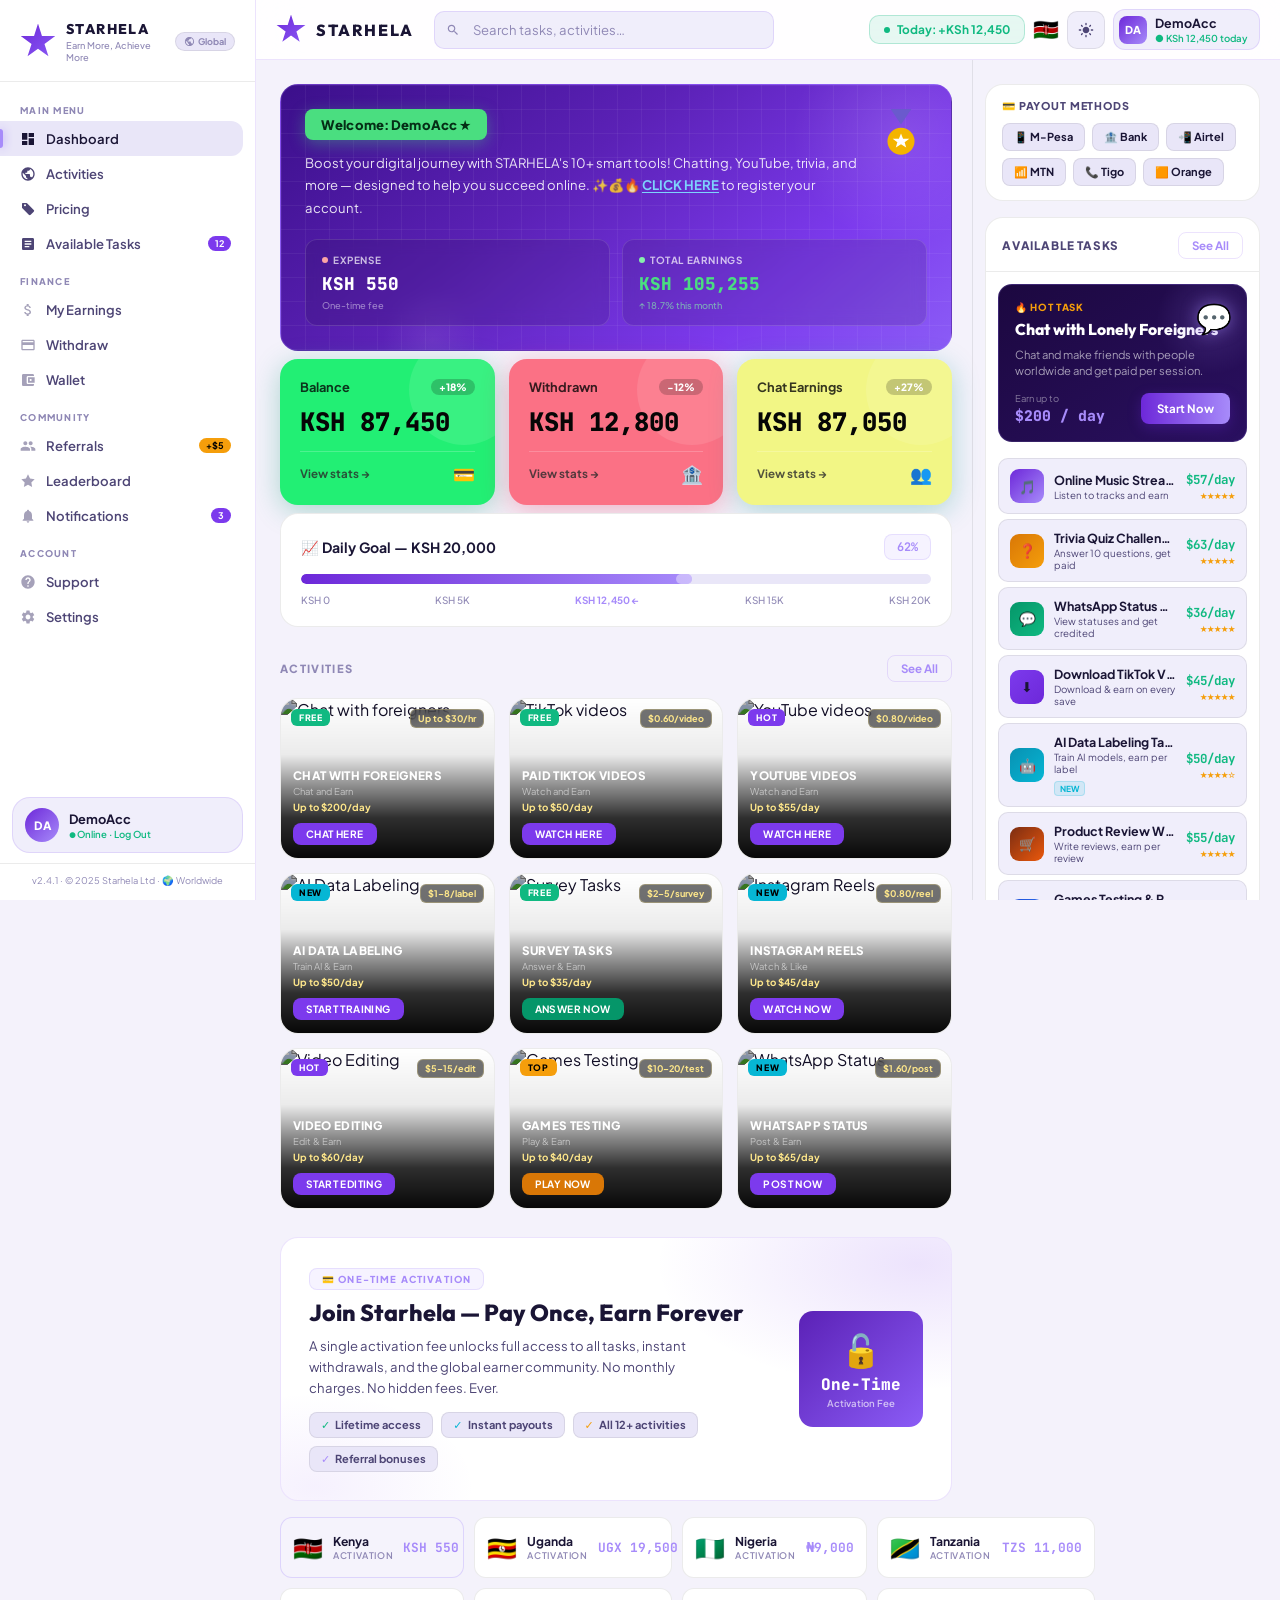
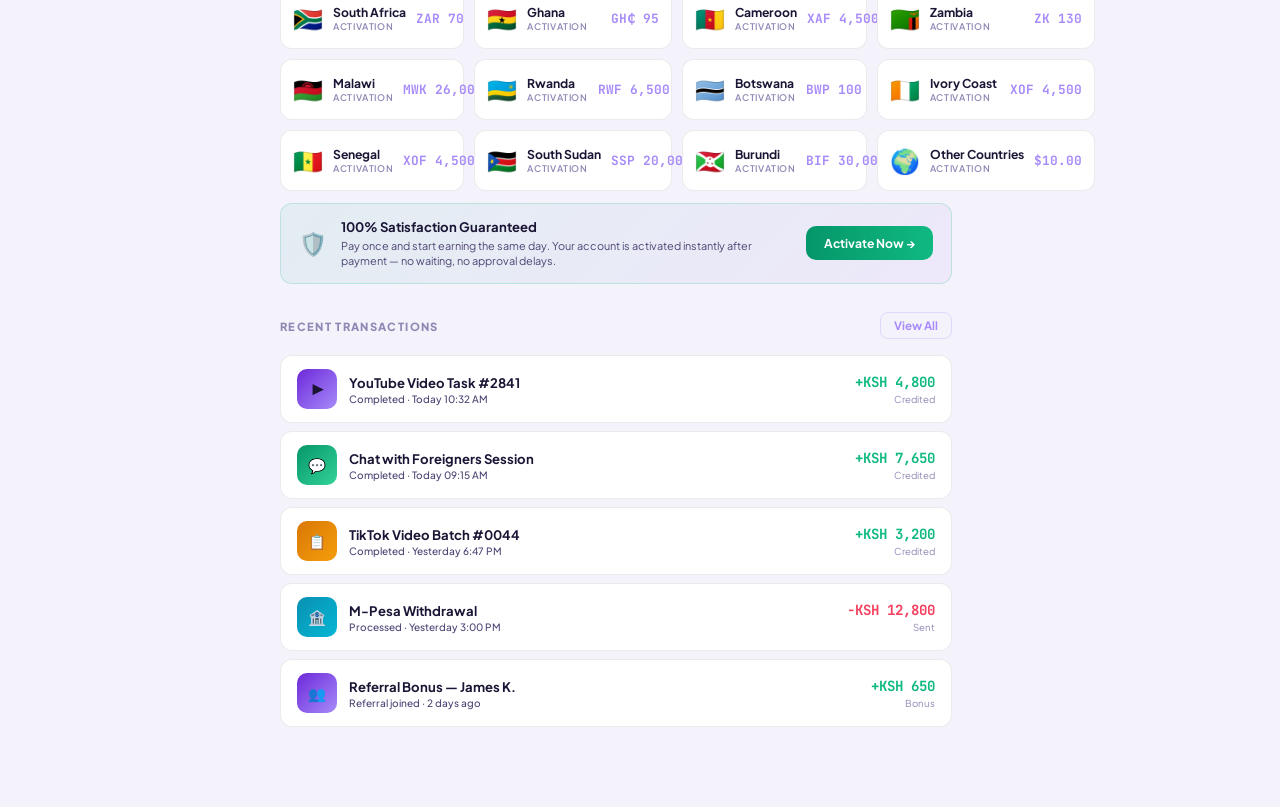
==== commit 3a4c2e38: "Updated website" ====
--- a/index.html
+++ b/index.html
@@ -2462,7 +2462,7 @@
                       <a href="registration.html" class="wc-link nav-link"
                         >CLICK HERE</a
                       >
-                      to get the Android app
+                      to register your account.
                     </p>
                   </div>
                   <div class="wc-medal" aria-hidden="true">
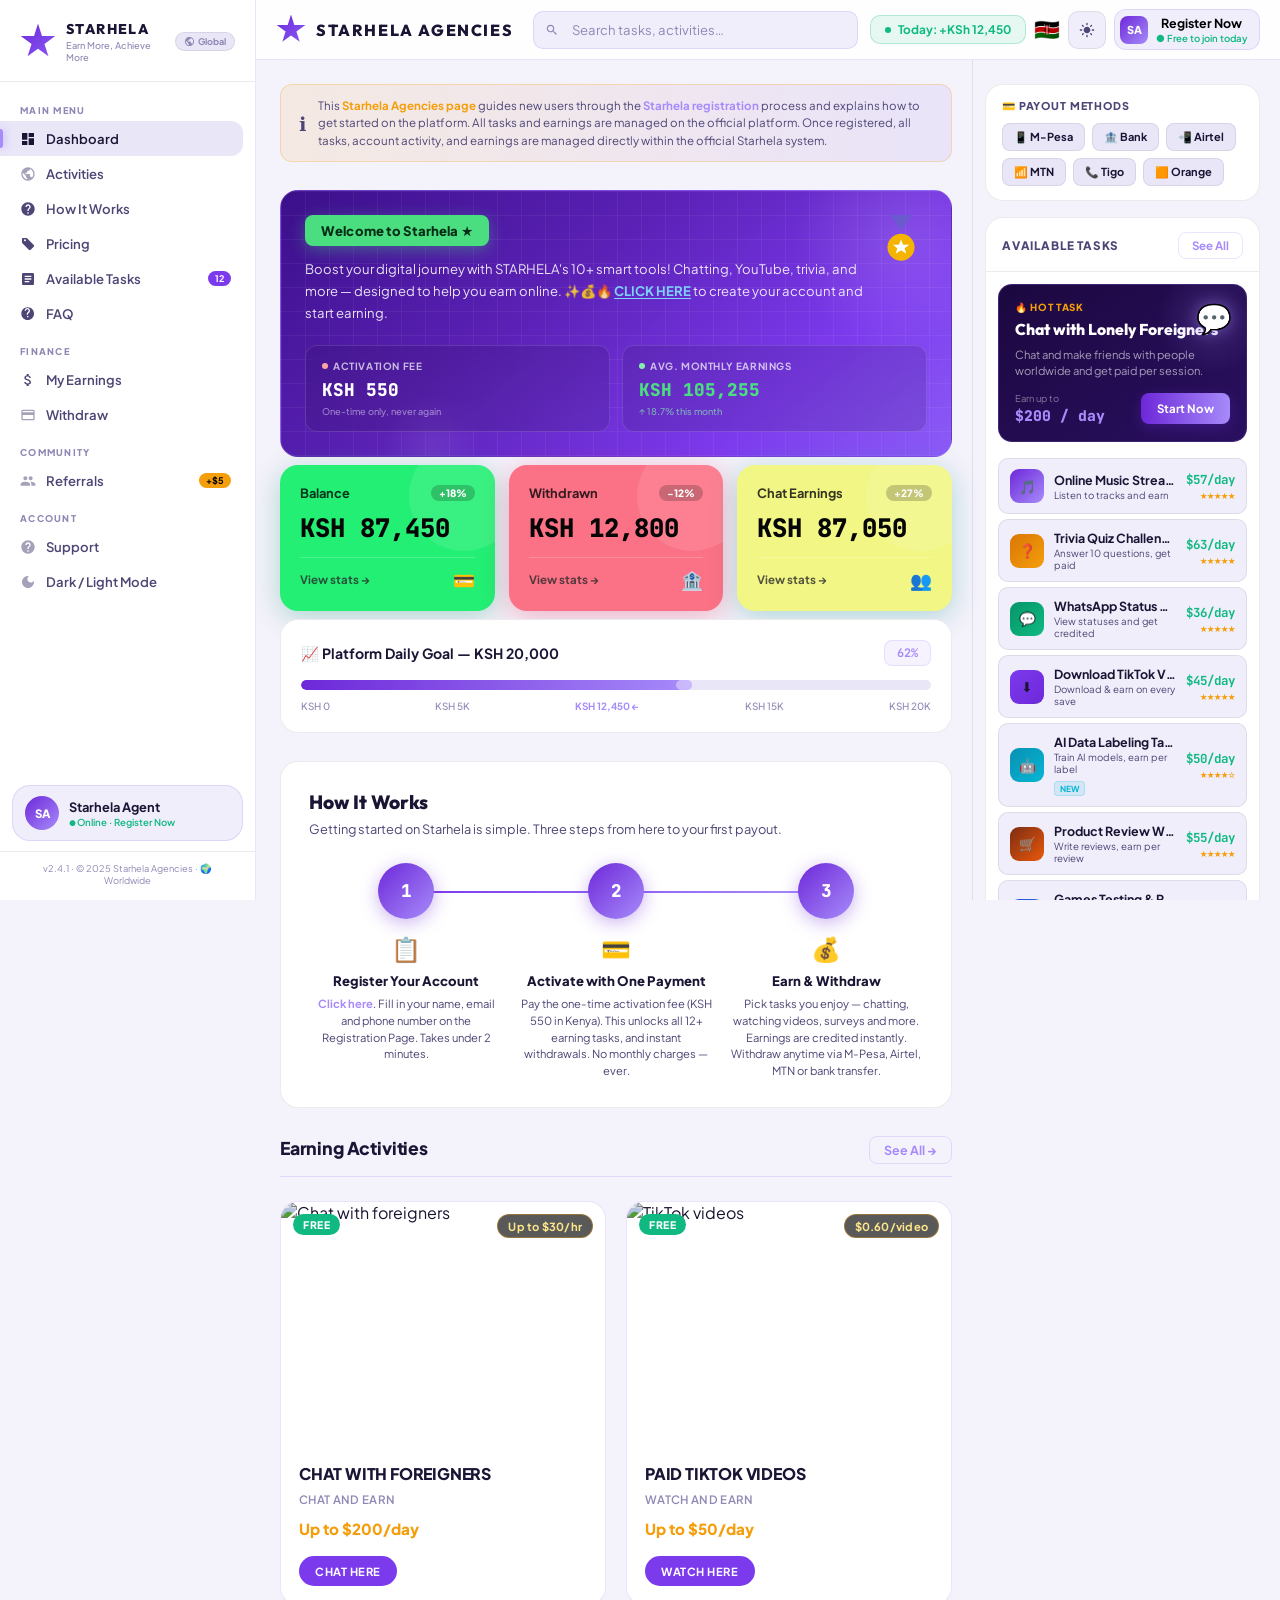
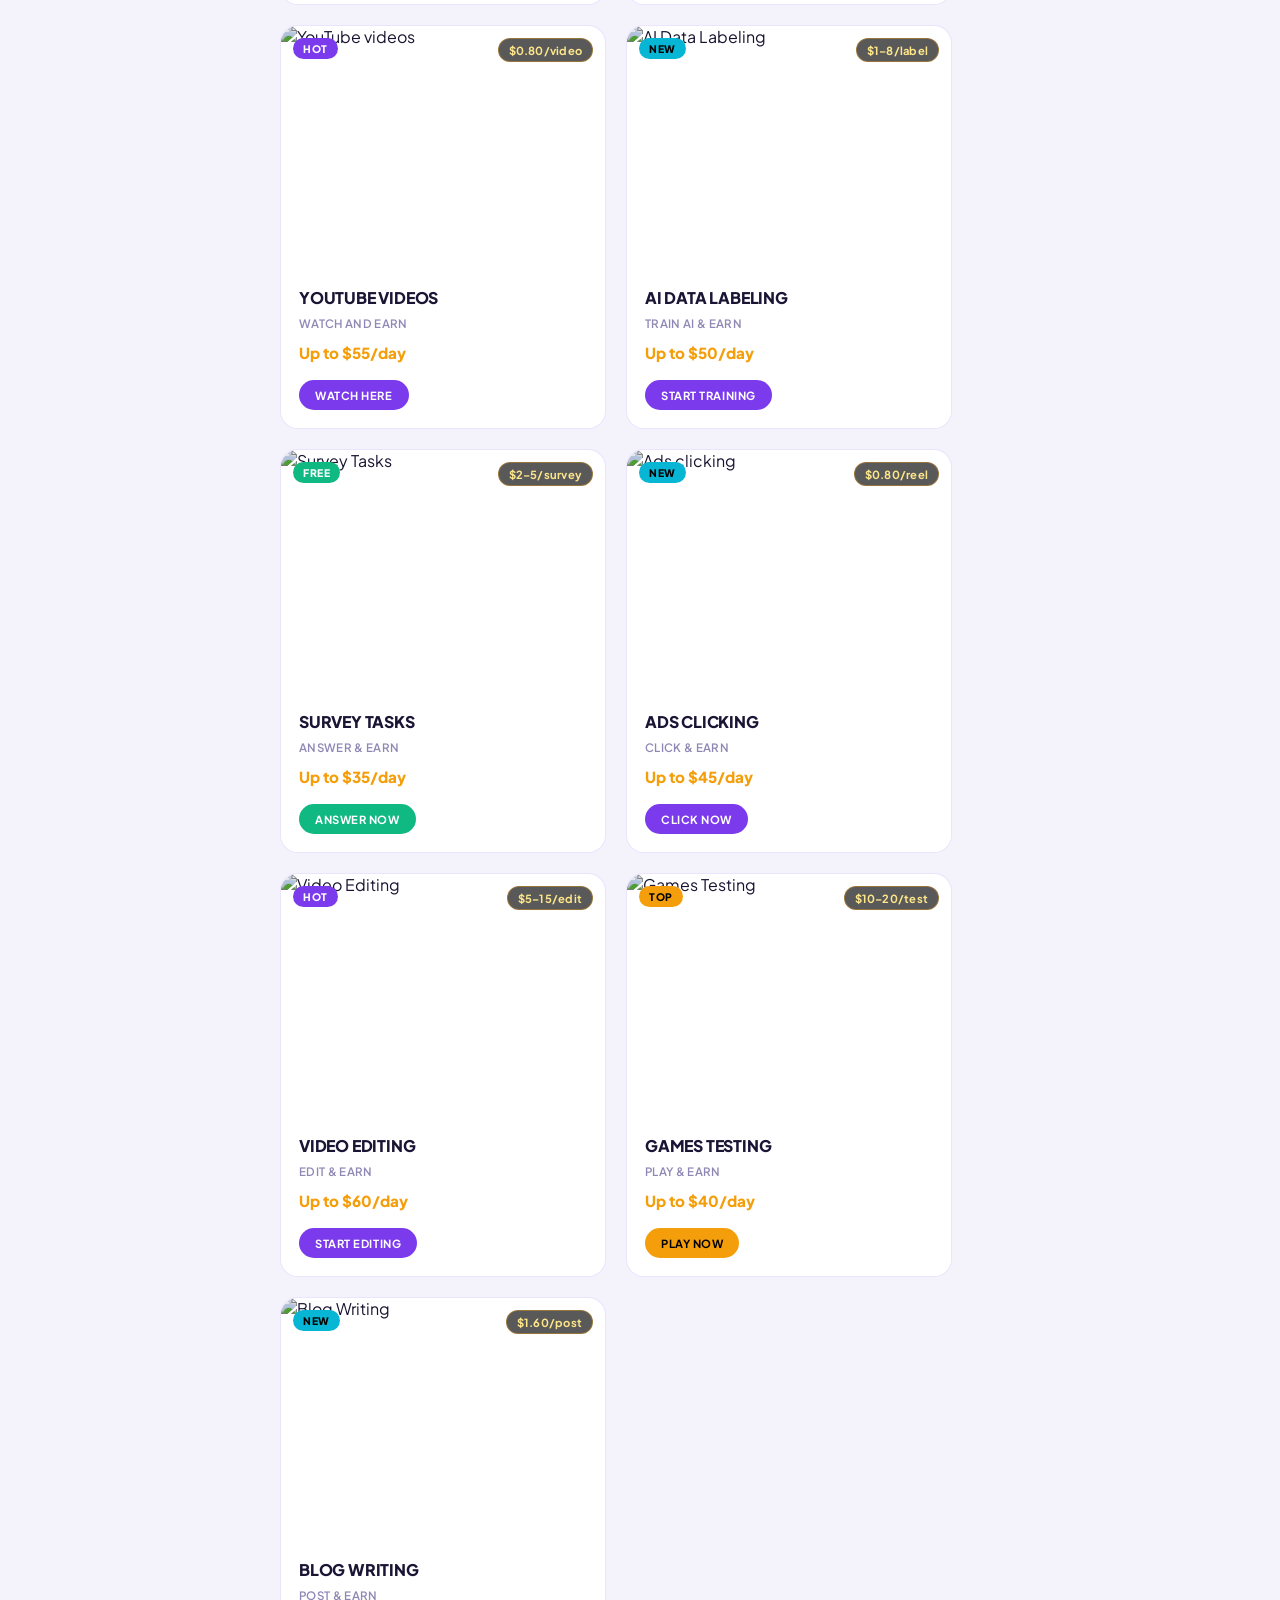
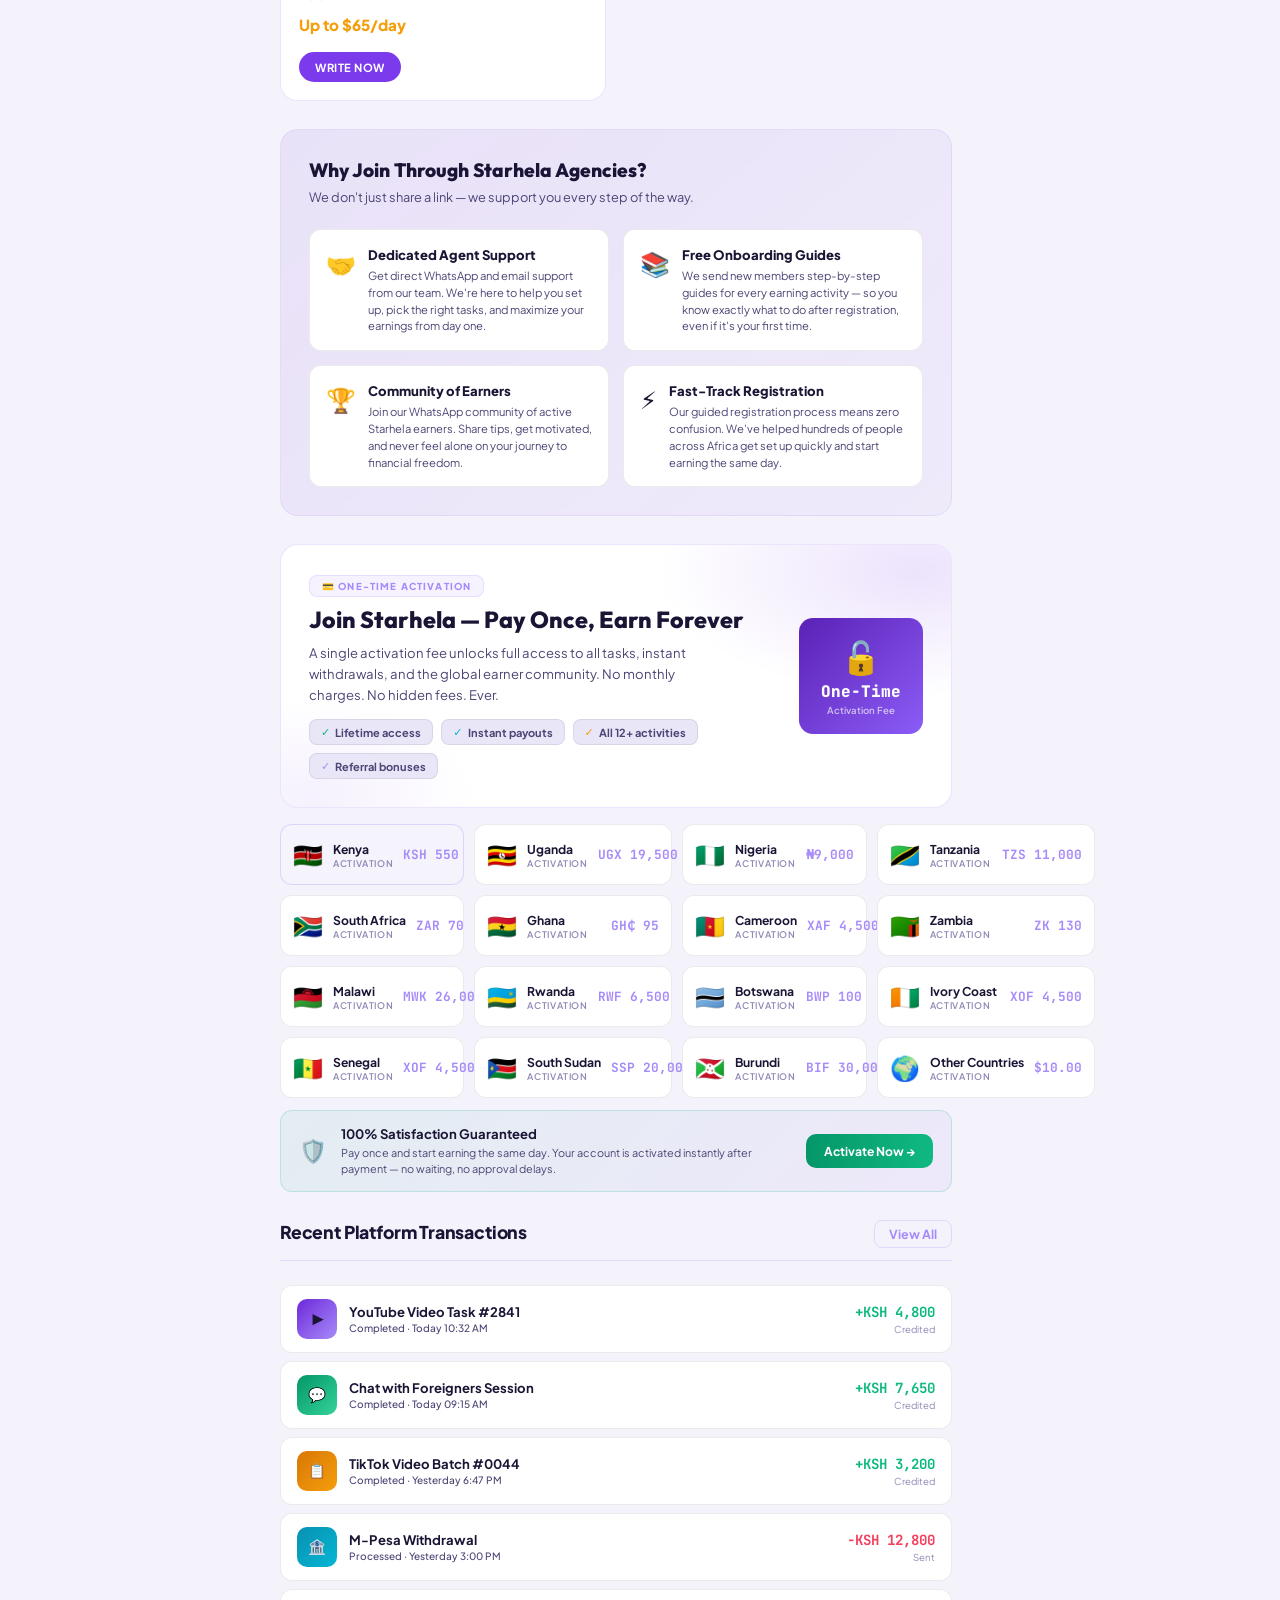
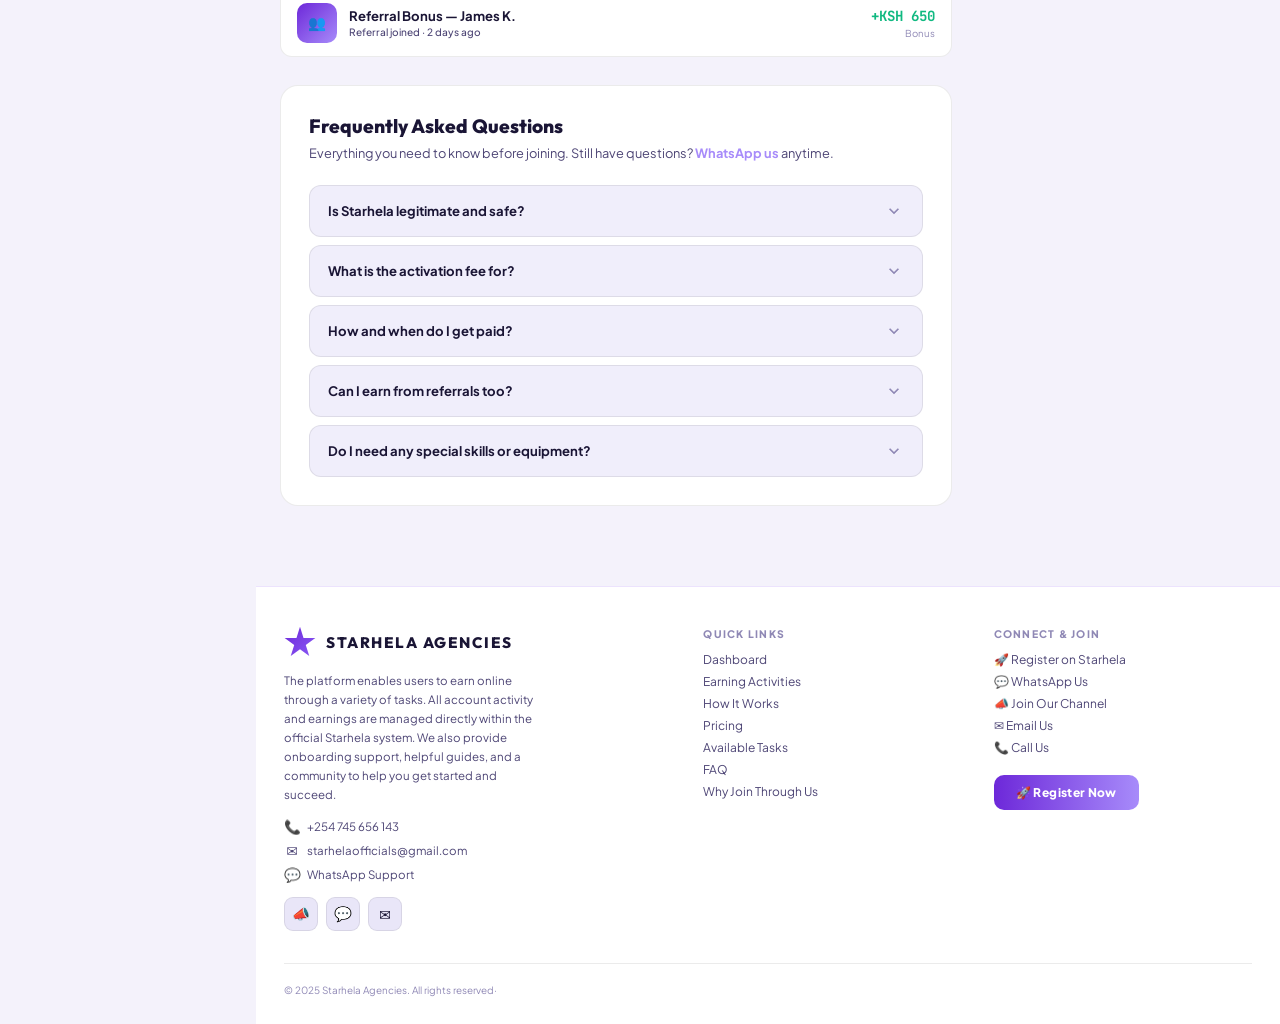
==== commit 45571b9b: "Updated website" ====
--- a/index.html
+++ b/index.html
@@ -3,51 +3,97 @@
   <head>
     <meta charset="UTF-8" />
     <meta name="viewport" content="width=device-width,initial-scale=1.0" />
-    <title>Starhela — Earn Money Online | Get Paid for Tasks Worldwide</title>
+    <title>
+      Starhela Agencies | Online Jobs, Chatting & Digital Earning Platform in
+      Kenya & Africa
+    </title>
     <meta
       name="description"
-      content="Starhela is the world's leading online earning platform. Complete tasks, watch videos, chat, and earn real money. Instant withdrawals to M-Pesa, PayPal, bank transfer. Join 2M+ earners globally."
+      content="Starhela Agencies is a platform that guides new users through the Starhela registration process and teaches them how to earn money online. It covers account creation, profile setup, and strategies for maximizing earnings through various tasks, chatting and other activities on the platform. Earn money online through paid chats, completing surveys, AI data labeling, watching videos, referrals, and more — all from your phone or computer. Enjoy fast and secure withdrawals via M-Pesa, MTN Mobile Money, Airtel Money, PayPal, and bank transfer. Join thousands of users building a reliable online income with Starhela."
     />
     <meta
       name="keywords"
-      content="earn money online Kenya, online jobs, work from home, M-Pesa earnings, paid tasks, earn KSH online, Starhela, make money online Africa"
+      content="StarHela, earn money online Kenya, online jobs Kenya, paid surveys Africa, M-Pesa online jobs, AI data labeling jobs, work from home Africa, Starhela Agencies"
     />
-    <meta name="author" content="Starhela Ltd" />
+    <meta name="author" content="Starhela Agencies" />
     <meta name="robots" content="index, follow" />
     <meta name="theme-color" content="#5b21b6" />
-    <link rel="canonical" href="https://www.starhela.com/" />
+    <link rel="canonical" href="https://www.starhelaagencies.com/" />
     <meta property="og:type" content="website" />
-    <meta property="og:url" content="https://www.starhela.com/" />
+    <meta property="og:url" content="https://www.starhelaagencies.com/" />
+    <meta
+      property="og:image"
+      content="https://res.cloudinary.com/dovhxt8ye/image/upload/v1777814668/starheladesign_pc7nvp.jpg"
+    />
+    <meta
+      name="twitter:image"
+      content="https://res.cloudinary.com/dovhxt8ye/image/upload/v1777814668/starheladesign_pc7nvp.jpg"
+    />
     <meta
       property="og:title"
-      content="Starhela — Earn Money Online | Get Paid for Tasks Worldwide"
+      content="Starhela Agencies | Online Jobs, Chatting & Digital Earning Platform in Kenya & Africa"
     />
     <meta
       property="og:description"
-      content="Complete tasks, watch videos, chat and earn real money. Instant M-Pesa withdrawals. Join 2M+ earners globally."
+      content="Chat online, complete tasks, surveys, AI data labeling, video watching and digital jobs. Fast withdrawals via M-Pesa, MTN, Airtel Money, PayPal and bank transfer."
     />
     <meta property="og:locale" content="en_KE" />
-    <meta property="og:site_name" content="Starhela" />
+    <meta property="og:site_name" content="Starhela Agencies" />
     <meta name="twitter:card" content="summary_large_image" />
-    <meta name="twitter:title" content="Starhela — Earn Money Online" />
+    <meta
+      name="twitter:title"
+      content="Starhela Agencies — Earn Money Online"
+    />
+    <meta name="geo.region" content="KE" />
+    <meta name="geo.placename" content="Nairobi" />
     <meta
       name="twitter:description"
       content="Complete tasks, watch videos, chat and earn real money. Instant M-Pesa withdrawals."
     />
+
+    <!-- Google tag (gtag.js) - Analytics -->
+    <script
+      async
+      src="https://www.googletagmanager.com/gtag/js?id=G-XXXXXXXXXX"
+    ></script>
+    <script>
+      window.dataLayer = window.dataLayer || [];
+      function gtag() {
+        dataLayer.push(arguments);
+      }
+      gtag("js", new Date());
+      gtag("config", "G-XXXXXXXXXX");
+      // Track custom events helper
+      window.trackEvent = function (action, category, label) {
+        gtag("event", action, { event_category: category, event_label: label });
+      };
+    </script>
+
     <script type="application/ld+json">
       {
         "@context": "https://schema.org",
         "@type": "WebSite",
-        "name": "Starhela",
-        "url": "https://www.starhela.com",
-        "description": "World's leading online earning platform.",
-        "potentialAction": {
-          "@type": "SearchAction",
-          "target": "https://www.starhela.com/search?q={search_term_string}",
-          "query-input": "required name=search_term_string"
-        }
+        "name": "Starhela Agencies",
+        "url": "https://www.starhelaagencies.com",
+        "description": "Starhela Agencies is a platform that guides new users through the Starhela registration process and teaches them how to earn money online. It covers account creation, profile setup, and strategies for maximizing earnings through various tasks, chatting and other activities on the platform."
       }
     </script>
+    <script type="application/ld+json">
+      {
+        "@context": "https://schema.org",
+        "@type": "Organization",
+        "name": "StarHela Agencies",
+        "url": "https://starhelaagencies.com",
+        "logo": "https://starhelaagencies.com/logo.png",
+        "sameAs": ["https://www.instagram.com/", "https://www.linkedin.com/"],
+        "contactPoint": {
+          "@type": "ContactPoint",
+          "telephone": "+254745656143",
+          "contactType": "customer service"
+        }
+      }
+    </script>
+
     <link
       rel="icon"
       type="image/svg+xml"
@@ -81,6 +127,7 @@
       })();
     </script>
     <style>
+      /* ===== PAGE TRANSITION ===== */
       #page-transition {
         position: fixed;
         inset: 0;
@@ -132,6 +179,8 @@
         color: rgba(255, 255, 255, 0.8);
         letter-spacing: 0.08em;
       }
+
+      /* ===== CSS VARIABLES ===== */
       :root {
         --sidebar-w: 256px;
         --topbar-h: 60px;
@@ -146,6 +195,7 @@
         --gold: #f59e0b;
         --cyan: #06b6d4;
         --red: #f43f5e;
+        --ref-url: "https://starhela.com/register.php?ref=sydney&utm_source=starhela&utm_medium=website&utm_campaign=referral";
       }
       [data-theme="dark"] {
         --bg: #080712;
@@ -179,6 +229,8 @@
         --shadow-lg: 0 16px 48px rgba(124, 58, 237, 0.15);
         --topbar-bg: rgba(255, 255, 255, 0.92);
       }
+
+      /* ===== RESET & BASE ===== */
       *,
       *::before,
       *::after {
@@ -241,11 +293,15 @@
         clip: rect(0, 0, 0, 0);
         border: 0;
       }
+
+      /* ===== LAYOUT ===== */
       .app-shell {
         display: flex;
         min-height: 100vh;
         width: 100%;
       }
+
+      /* ===== SIDEBAR ===== */
       .sidebar {
         width: var(--sidebar-w);
         min-width: var(--sidebar-w);
@@ -451,12 +507,16 @@
         border-top: 1px solid var(--border-2);
         flex-shrink: 0;
       }
+
+      /* ===== MAIN AREA ===== */
       .main-area {
         flex: 1;
         min-width: 0;
         display: flex;
         flex-direction: column;
       }
+
+      /* ===== TOPBAR ===== */
       .topbar {
         position: sticky;
         top: 0;
@@ -650,6 +710,8 @@
         font-weight: 600;
         margin-top: 1px;
       }
+
+      /* ===== CONTENT LAYOUT ===== */
       .content-body {
         flex: 1;
         display: grid;
@@ -679,6 +741,8 @@
       .right-col::-webkit-scrollbar {
         width: 3px;
       }
+
+      /* ===== SECTION HEADERS ===== */
       .sec-head {
         display: flex;
         align-items: center;
@@ -705,6 +769,8 @@
         background: var(--bg-4);
         border-color: var(--brand-lt);
       }
+
+      /* ===== WELCOME CARD ===== */
       .welcome-card {
         background: linear-gradient(
           140deg,
@@ -868,6 +934,8 @@
         margin-top: 4px;
         font-weight: 500;
       }
+
+      /* ===== STAT CARDS ===== */
       .stat-row {
         display: grid;
         grid-template-columns: repeat(3, 1fr);
@@ -958,6 +1026,8 @@
       .sc-icon {
         font-size: 1.1rem;
       }
+
+      /* ===== GOAL CARD ===== */
       .goal-card {
         background: var(--surface);
         border: 1px solid var(--border-2);
@@ -1033,121 +1103,86 @@
         color: var(--brand-lt);
         font-weight: 700;
       }
+
+      /* ===== ACTIVITIES SECTION ===== */
+      .sec-head-lg {
+        display: flex;
+        justify-content: space-between;
+        align-items: baseline;
+        flex-wrap: wrap;
+        gap: 12px;
+        margin-bottom: 1.5rem;
+        border-bottom: 1px solid var(--border);
+        padding-bottom: 0.75rem;
+      }
+      .sec-head-lg h2 {
+        font-size: 1.1rem;
+        font-weight: 800;
+        letter-spacing: -0.01em;
+      }
+      .see-all-lg {
+        font-size: 0.78rem;
+        font-weight: 700;
+        color: var(--brand-lt);
+        padding: 5px 14px;
+        border: 1px solid var(--border);
+        border-radius: 8px;
+        transition: all var(--t);
+      }
+      .see-all-lg:hover {
+        background: var(--bg-4);
+        border-color: var(--brand-lt);
+      }
       .act-grid {
         display: grid;
-        grid-template-columns: repeat(3, 1fr);
-        gap: 14px;
+        grid-template-columns: repeat(auto-fill, minmax(280px, 1fr));
+        gap: 20px;
       }
       .act-card {
         background: var(--surface);
-        border: 1px solid var(--border-2);
+        border: 1px solid var(--border);
         border-radius: var(--radius);
         overflow: hidden;
+        transition:
+          transform 0.25s ease,
+          box-shadow 0.3s ease,
+          border-color 0.2s;
         cursor: pointer;
+        position: relative;
+        display: flex;
+        flex-direction: column;
+      }
+      .act-card:hover {
+        transform: translateY(-6px);
+        border-color: var(--brand-lt);
+        box-shadow: var(--shadow);
+      }
+      .act-img {
+        width: 100%;
+        aspect-ratio: 4/3;
+        object-fit: cover;
+        display: block;
         transition:
-          transform var(--t),
-          border-color var(--t),
-          box-shadow var(--t);
-        position: relative;
-        aspect-ratio: 4/3;
-        display: flex;
-        flex-direction: column;
-        justify-content: flex-end;
-      }
-      .act-card:hover {
-        transform: translateY(-4px);
-        border-color: rgba(167, 139, 250, 0.3);
-        box-shadow: 0 12px 36px rgba(109, 40, 217, 0.2);
-      }
-      .act-img {
-        position: absolute;
-        inset: 0;
-        width: 100%;
-        height: 100%;
-        object-fit: cover;
-        filter: brightness(0.68) saturate(1.1);
-        transition:
-          transform 0.5s ease,
-          filter 0.3s ease;
-        will-change: transform;
+          transform 0.4s ease,
+          filter 0.3s;
+        filter: brightness(0.9);
       }
       .act-card:hover .act-img {
-        transform: scale(1.05);
-        filter: brightness(0.58) saturate(1.2);
-      }
-      .act-overlay {
-        position: absolute;
-        inset: 0;
-        background: linear-gradient(
-          to bottom,
-          transparent,
-          rgba(0, 0, 0, 0.08) 35%,
-          rgba(0, 0, 0, 0.82) 75%,
-          rgba(0, 0, 0, 0.97)
-        );
-        pointer-events: none;
-      }
-      .act-foot {
-        position: relative;
-        z-index: 2;
-        padding: 10px 12px 13px;
-      }
-      .act-name {
-        font-size: 0.73rem;
-        font-weight: 800;
-        color: #fff;
-        letter-spacing: 0.03em;
-        margin-bottom: 2px;
-      }
-      .act-sub {
-        font-size: 0.59rem;
-        color: rgba(255, 255, 255, 0.55);
-        margin-bottom: 4px;
-      }
-      .act-earn {
-        font-size: 0.61rem;
-        color: #fde68a;
-        font-weight: 700;
-        margin-bottom: 8px;
-      }
-      .act-cta {
-        display: inline-block;
-        padding: 5px 13px;
-        border-radius: 8px;
-        font-size: 0.63rem;
-        font-weight: 700;
-        text-transform: uppercase;
-        letter-spacing: 0.04em;
-        font-family: "Plus Jakarta Sans", sans-serif;
-        transition: all var(--t);
-      }
-      .cta-violet {
-        background: #7c3aed;
-        color: #fff;
-      }
-      .cta-green {
-        background: #059669;
-        color: #fff;
-      }
-      .cta-gold {
-        background: #d97706;
-        color: #fff;
-      }
-      .act-cta:hover {
-        filter: brightness(1.15);
-        transform: scale(1.04);
+        transform: scale(1.02);
+        filter: brightness(1);
       }
       .act-badge {
         position: absolute;
-        top: 10px;
-        left: 10px;
+        top: 12px;
+        left: 12px;
         z-index: 3;
-        font-size: 0.55rem;
+        font-size: 0.65rem;
         font-weight: 800;
-        letter-spacing: 0.07em;
-        padding: 3px 8px;
-        border-radius: 6px;
+        letter-spacing: 0.05em;
+        padding: 4px 10px;
+        border-radius: 30px;
         text-transform: uppercase;
+        backdrop-filter: blur(2px);
       }
       .bdg-free {
         background: var(--green);
@@ -1166,29 +1201,91 @@
         background: var(--gold);
         color: #000;
       }
+      .earn-badge {
+        position: absolute;
+        top: 12px;
+        right: 12px;
+        z-index: 3;
+        background: rgba(0, 0, 0, 0.65);
+        backdrop-filter: blur(8px);
+        border: 1px solid rgba(245, 158, 11, 0.4);
+        border-radius: 30px;
+        padding: 4px 10px;
+        font-size: 0.7rem;
+        font-weight: 700;
+        color: #fde68a;
+        letter-spacing: 0.02em;
+      }
       @keyframes pulse {
         0%,
         100% {
-          box-shadow: 0 0 0 0 rgba(124, 58, 237, 0.5);
+          box-shadow: 0 0 0 0 rgba(139, 92, 246, 0.6);
         }
         50% {
-          box-shadow: 0 0 0 5px rgba(124, 58, 237, 0);
-        }
-      }
-      .earn-badge {
-        position: absolute;
-        top: 10px;
-        right: 10px;
-        z-index: 3;
-        background: rgba(0, 0, 0, 0.55);
-        border: 1px solid rgba(253, 230, 138, 0.3);
-        backdrop-filter: blur(4px);
-        border-radius: 6px;
-        padding: 3px 7px;
-        font-size: 0.57rem;
+          box-shadow: 0 0 0 6px rgba(139, 92, 246, 0);
+        }
+      }
+      .act-foot {
+        padding: 18px;
+        display: flex;
+        flex-direction: column;
+        gap: 8px;
+        background: var(--surface);
+      }
+      .act-name {
+        font-size: 1rem;
+        font-weight: 800;
+        letter-spacing: -0.2px;
+        margin: 0;
+        color: var(--txt);
+      }
+      .act-sub {
+        font-size: 0.72rem;
+        color: var(--txt-3);
+        text-transform: uppercase;
+        font-weight: 600;
+        letter-spacing: 0.03em;
+      }
+      .act-earn {
+        font-size: 0.95rem;
+        font-weight: 800;
+        color: var(--gold);
+        margin: 4px 0;
+      }
+      .act-cta {
+        display: inline-block;
+        width: fit-content;
+        padding: 8px 16px;
+        border-radius: 40px;
+        font-size: 0.7rem;
         font-weight: 700;
-        color: #fde68a;
-      }
+        text-transform: uppercase;
+        letter-spacing: 0.05em;
+        font-family: "Plus Jakarta Sans", sans-serif;
+        transition: all 0.2s ease;
+        border: none;
+        margin-top: 6px;
+        cursor: pointer;
+        text-align: center;
+      }
+      .cta-violet {
+        background: var(--brand);
+        color: #fff;
+      }
+      .cta-green {
+        background: var(--green);
+        color: #fff;
+      }
+      .cta-gold {
+        background: var(--gold);
+        color: #000;
+      }
+      .act-cta:hover {
+        filter: brightness(1.1);
+        transform: scale(1.02);
+      }
+
+      /* ===== PRICING ===== */
       .pricing-hero {
         background: var(--surface);
         border: 1px solid var(--border);
@@ -1407,6 +1504,8 @@
         transform: scale(1.04);
         box-shadow: 0 5px 18px rgba(16, 185, 129, 0.3);
       }
+
+      /* ===== TRANSACTIONS ===== */
       .txn-list {
         display: flex;
         flex-direction: column;
@@ -1475,6 +1574,8 @@
         color: var(--txt-3);
         margin-top: 2px;
       }
+
+      /* ===== RIGHT PANEL ===== */
       .panel {
         background: var(--surface);
         border: 1px solid var(--border-2);
@@ -1740,6 +1841,8 @@
         font-size: 0.52rem;
         color: var(--gold);
       }
+
+      /* ===== REFERRAL CARD ===== */
       .ref-card {
         background: var(--surface);
         border: 1px solid rgba(124, 58, 237, 0.2);
@@ -1820,6 +1923,8 @@
         color: var(--green);
         font-weight: 700;
       }
+
+      /* ===== LEADERBOARD ===== */
       .lb-list {
         padding: 8px 12px 12px;
         display: flex;
@@ -1912,6 +2017,8 @@
         background: rgba(167, 139, 250, 0.07);
         border-radius: 10px;
       }
+
+      /* ===== REVEAL ANIMATION ===== */
       .reveal {
         opacity: 0;
         transform: translateY(14px);
@@ -1941,6 +2048,8 @@
       .reveal:nth-child(6) {
         transition-delay: 0.24s;
       }
+
+      /* ===== OVERLAY ===== */
       .overlay {
         display: none;
         position: fixed;
@@ -1956,6 +2065,587 @@
         opacity: 1;
         pointer-events: all;
       }
+
+      /* ===== LEAD CAPTURE MODAL ===== */
+      .modal-bg {
+        position: fixed;
+        inset: 0;
+        background: rgba(0, 0, 0, 0.75);
+        z-index: 500;
+        display: none;
+        align-items: center;
+        justify-content: center;
+        padding: 20px;
+        backdrop-filter: blur(6px);
+      }
+      .modal-bg.open {
+        display: flex;
+      }
+      .modal {
+        background: var(--bg-2);
+        border: 1px solid var(--border);
+        border-radius: 24px;
+        padding: 32px;
+        max-width: 420px;
+        width: 100%;
+        position: relative;
+        box-shadow: 0 24px 64px rgba(0, 0, 0, 0.6);
+        animation: modalIn 0.3s cubic-bezier(0.4, 0, 0.2, 1);
+      }
+      @keyframes modalIn {
+        from {
+          opacity: 0;
+          transform: translateY(20px) scale(0.96);
+        }
+        to {
+          opacity: 1;
+          transform: translateY(0) scale(1);
+        }
+      }
+      .modal-close {
+        position: absolute;
+        top: 16px;
+        right: 16px;
+        width: 32px;
+        height: 32px;
+        background: var(--bg-4);
+        border-radius: 8px;
+        display: flex;
+        align-items: center;
+        justify-content: center;
+        color: var(--txt-3);
+        font-size: 1.1rem;
+        cursor: pointer;
+        transition: all var(--t);
+      }
+      .modal-close:hover {
+        background: var(--bg-3);
+        color: var(--txt);
+      }
+      .modal-star {
+        width: 52px;
+        height: 52px;
+        background: linear-gradient(135deg, #6d28d9, #a78bfa);
+        clip-path: polygon(
+          50% 0%,
+          61% 35%,
+          98% 35%,
+          68% 57%,
+          79% 91%,
+          50% 70%,
+          21% 91%,
+          32% 57%,
+          2% 35%,
+          39% 35%
+        );
+        margin: 0 auto 16px;
+        animation: starPulse 3s ease-in-out infinite;
+      }
+      .modal-title {
+        font-family: "Outfit", sans-serif;
+        font-size: 1.35rem;
+        font-weight: 800;
+        text-align: center;
+        margin-bottom: 6px;
+      }
+      .modal-sub {
+        font-size: 0.78rem;
+        color: var(--txt-2);
+        text-align: center;
+        line-height: 1.55;
+        margin-bottom: 22px;
+      }
+      .modal-sub strong {
+        color: var(--brand-lt);
+      }
+      .form-group {
+        margin-bottom: 14px;
+      }
+      .form-label {
+        display: block;
+        font-size: 0.7rem;
+        font-weight: 700;
+        color: var(--txt-2);
+        text-transform: uppercase;
+        letter-spacing: 0.07em;
+        margin-bottom: 6px;
+      }
+      .form-input {
+        width: 100%;
+        height: 44px;
+        background: var(--bg-3);
+        border: 1px solid var(--border);
+        border-radius: 10px;
+        padding: 0 14px;
+        font-family: "Plus Jakarta Sans", sans-serif;
+        font-size: 0.85rem;
+        font-weight: 500;
+        color: var(--txt);
+        outline: none;
+        transition:
+          border-color var(--t),
+          box-shadow var(--t);
+      }
+      .form-input::placeholder {
+        color: var(--txt-3);
+      }
+      .form-input:focus {
+        border-color: var(--brand-lt);
+        box-shadow: 0 0 0 3px var(--brand-glow);
+      }
+      .form-input.error {
+        border-color: var(--red);
+      }
+      .form-error {
+        font-size: 0.65rem;
+        color: var(--red);
+        margin-top: 4px;
+        display: none;
+      }
+      .form-error.show {
+        display: block;
+      }
+      .modal-cta {
+        width: 100%;
+        height: 50px;
+        background: linear-gradient(90deg, #6d28d9, #a78bfa);
+        color: #fff;
+        border-radius: 12px;
+        font-family: "Plus Jakarta Sans", sans-serif;
+        font-size: 0.9rem;
+        font-weight: 800;
+        letter-spacing: 0.03em;
+        cursor: pointer;
+        border: none;
+        margin-top: 8px;
+        transition: all var(--t);
+        display: flex;
+        align-items: center;
+        justify-content: center;
+        gap: 8px;
+      }
+      .modal-cta:hover {
+        transform: translateY(-2px);
+        box-shadow: 0 8px 24px rgba(109, 40, 217, 0.4);
+      }
+      .modal-cta:disabled {
+        opacity: 0.6;
+        cursor: not-allowed;
+        transform: none;
+      }
+      .modal-disclaimer {
+        font-size: 0.6rem;
+        color: var(--txt-3);
+        text-align: center;
+        margin-top: 12px;
+        line-height: 1.5;
+      }
+      .modal-disclaimer a {
+        color: var(--brand-lt);
+      }
+
+      /* ===== HOW IT WORKS SECTION ===== */
+      .how-section {
+        background: var(--surface);
+        border: 1px solid var(--border-2);
+        border-radius: var(--radius);
+        padding: 28px;
+        transition: background var(--t-slow);
+      }
+      .how-title {
+        font-family: "Outfit", sans-serif;
+        font-size: 1.2rem;
+        font-weight: 800;
+        margin-bottom: 6px;
+      }
+      .how-sub {
+        font-size: 0.8rem;
+        color: var(--txt-2);
+        margin-bottom: 24px;
+        line-height: 1.5;
+      }
+      .how-steps {
+        display: grid;
+        grid-template-columns: repeat(3, 1fr);
+        gap: 16px;
+        position: relative;
+      }
+      .how-steps::before {
+        content: "";
+        position: absolute;
+        top: 28px;
+        left: calc(16.66% + 8px);
+        right: calc(16.66% + 8px);
+        height: 2px;
+        background: linear-gradient(90deg, var(--brand), var(--brand-lt));
+        border-radius: 2px;
+        z-index: 0;
+      }
+      .how-step {
+        text-align: center;
+        position: relative;
+        z-index: 1;
+      }
+      .how-num {
+        width: 56px;
+        height: 56px;
+        border-radius: 50%;
+        background: linear-gradient(135deg, #6d28d9, #a78bfa);
+        display: flex;
+        align-items: center;
+        justify-content: center;
+        font-family: "JetBrains Mono", monospace;
+        font-size: 1.1rem;
+        font-weight: 800;
+        color: #fff;
+        margin: 0 auto 14px;
+        box-shadow: 0 4px 18px rgba(109, 40, 217, 0.35);
+      }
+      .how-step-icon {
+        font-size: 1.5rem;
+        margin-bottom: 8px;
+      }
+      .how-step-title {
+        font-size: 0.82rem;
+        font-weight: 800;
+        margin-bottom: 6px;
+      }
+      .how-step-desc {
+        font-size: 0.7rem;
+        color: var(--txt-2);
+        line-height: 1.5;
+      }
+
+      /* ===== WHY JOIN SECTION ===== */
+      .why-section {
+        background: linear-gradient(
+          140deg,
+          rgba(109, 40, 217, 0.08),
+          rgba(124, 58, 237, 0.04)
+        );
+        border: 1px solid rgba(167, 139, 250, 0.15);
+        border-radius: var(--radius);
+        padding: 28px;
+        transition: background var(--t-slow);
+      }
+      .why-title {
+        font-family: "Outfit", sans-serif;
+        font-size: 1.2rem;
+        font-weight: 800;
+        margin-bottom: 6px;
+      }
+      .why-sub {
+        font-size: 0.8rem;
+        color: var(--txt-2);
+        margin-bottom: 22px;
+        line-height: 1.5;
+      }
+      .why-grid {
+        display: grid;
+        grid-template-columns: repeat(2, 1fr);
+        gap: 14px;
+      }
+      .why-card {
+        background: var(--surface);
+        border: 1px solid var(--border-2);
+        border-radius: var(--radius-sm);
+        padding: 16px;
+        display: flex;
+        gap: 12px;
+        align-items: flex-start;
+        transition:
+          border-color var(--t),
+          background var(--t-slow);
+      }
+      .why-card:hover {
+        border-color: rgba(167, 139, 250, 0.3);
+        background: var(--surface-2);
+      }
+      .why-icon {
+        font-size: 1.5rem;
+        flex-shrink: 0;
+        margin-top: 2px;
+      }
+      .why-card-title {
+        font-size: 0.82rem;
+        font-weight: 800;
+        margin-bottom: 4px;
+      }
+      .why-card-desc {
+        font-size: 0.7rem;
+        color: var(--txt-2);
+        line-height: 1.5;
+      }
+
+      /* ===== FAQ SECTION ===== */
+      .faq-section {
+        background: var(--surface);
+        border: 1px solid var(--border-2);
+        border-radius: var(--radius);
+        padding: 28px;
+        transition: background var(--t-slow);
+      }
+      .faq-title {
+        font-family: "Outfit", sans-serif;
+        font-size: 1.2rem;
+        font-weight: 800;
+        margin-bottom: 6px;
+      }
+      .faq-sub {
+        font-size: 0.8rem;
+        color: var(--txt-2);
+        margin-bottom: 22px;
+        line-height: 1.5;
+      }
+      .faq-list {
+        display: flex;
+        flex-direction: column;
+        gap: 8px;
+      }
+      .faq-item {
+        background: var(--bg-3);
+        border: 1px solid var(--border-2);
+        border-radius: var(--radius-sm);
+        overflow: hidden;
+        transition: border-color var(--t);
+      }
+      .faq-item.open {
+        border-color: rgba(167, 139, 250, 0.3);
+      }
+      .faq-q {
+        display: flex;
+        align-items: center;
+        justify-content: space-between;
+        padding: 15px 18px;
+        cursor: pointer;
+        font-size: 0.82rem;
+        font-weight: 700;
+        user-select: none;
+        transition: background var(--t);
+      }
+      .faq-q:hover {
+        background: var(--bg-4);
+      }
+      .faq-chevron {
+        width: 20px;
+        height: 20px;
+        color: var(--txt-3);
+        flex-shrink: 0;
+        transition: transform var(--t);
+      }
+      .faq-item.open .faq-chevron {
+        transform: rotate(180deg);
+        color: var(--brand-lt);
+      }
+      .faq-a {
+        max-height: 0;
+        overflow: hidden;
+        transition:
+          max-height 0.35s ease,
+          padding 0.35s ease;
+      }
+      .faq-item.open .faq-a {
+        max-height: 200px;
+      }
+      .faq-a-inner {
+        padding: 0 18px 15px;
+        font-size: 0.78rem;
+        color: var(--txt-2);
+        line-height: 1.65;
+      }
+      .faq-a-inner a {
+        color: var(--brand-lt);
+        font-weight: 700;
+      }
+
+      /* ===== AGENT DISCLAIMER BANNER ===== */
+      .agent-banner {
+        background: linear-gradient(
+          90deg,
+          rgba(245, 158, 11, 0.1),
+          rgba(124, 58, 237, 0.08)
+        );
+        border: 1px solid rgba(245, 158, 11, 0.25);
+        border-radius: var(--radius-sm);
+        padding: 12px 18px;
+        display: flex;
+        align-items: center;
+        gap: 12px;
+        font-size: 0.72rem;
+        color: var(--txt-2);
+        line-height: 1.5;
+      }
+      .agent-banner-icon {
+        font-size: 1.2rem;
+        flex-shrink: 0;
+      }
+      .agent-banner strong {
+        color: var(--gold);
+      }
+
+      /* ===== FOOTER ===== */
+      .site-footer {
+        background: var(--bg-2);
+        border-top: 1px solid var(--border);
+        padding: 40px 28px 28px;
+        margin-top: 0;
+      }
+      .footer-grid {
+        display: grid;
+        grid-template-columns: 1.5fr 1fr 1fr;
+        gap: 32px;
+        margin-bottom: 32px;
+      }
+      .footer-brand .logo-row {
+        display: flex;
+        align-items: center;
+        gap: 10px;
+        margin-bottom: 12px;
+      }
+      .footer-brand-mark {
+        width: 32px;
+        height: 32px;
+        background: linear-gradient(135deg, #6d28d9, #8b5cf6);
+        clip-path: polygon(
+          50% 0%,
+          61% 35%,
+          98% 35%,
+          68% 57%,
+          79% 91%,
+          50% 70%,
+          21% 91%,
+          32% 57%,
+          2% 35%,
+          39% 35%
+        );
+        flex-shrink: 0;
+      }
+      .footer-brand-name {
+        font-family: "Outfit", sans-serif;
+        font-size: 0.95rem;
+        font-weight: 800;
+        letter-spacing: 0.1em;
+      }
+      .footer-desc {
+        font-size: 0.72rem;
+        color: var(--txt-2);
+        line-height: 1.65;
+        margin-bottom: 14px;
+        max-width: 260px;
+      }
+      .footer-contact-item {
+        display: flex;
+        align-items: center;
+        gap: 7px;
+        font-size: 0.72rem;
+        color: var(--txt-2);
+        margin-bottom: 7px;
+      }
+      .footer-contact-item a {
+        color: var(--txt-2);
+        transition: color var(--t);
+      }
+      .footer-contact-item a:hover {
+        color: var(--brand-lt);
+      }
+      .footer-contact-icon {
+        font-size: 0.85rem;
+        flex-shrink: 0;
+        width: 16px;
+        text-align: center;
+      }
+      .footer-col-title {
+        font-size: 0.65rem;
+        font-weight: 800;
+        letter-spacing: 0.12em;
+        text-transform: uppercase;
+        color: var(--txt-3);
+        margin-bottom: 12px;
+      }
+      .footer-links {
+        display: flex;
+        flex-direction: column;
+        gap: 7px;
+      }
+      .footer-links a {
+        font-size: 0.75rem;
+        color: var(--txt-2);
+        transition: color var(--t);
+      }
+      .footer-links a:hover {
+        color: var(--brand-lt);
+      }
+      .footer-social {
+        display: flex;
+        gap: 8px;
+        margin-top: 14px;
+      }
+      .footer-social-btn {
+        width: 34px;
+        height: 34px;
+        background: var(--bg-4);
+        border: 1px solid var(--border-2);
+        border-radius: 9px;
+        display: flex;
+        align-items: center;
+        justify-content: center;
+        font-size: 0.9rem;
+        transition: all var(--t);
+      }
+      .footer-social-btn:hover {
+        border-color: var(--brand-lt);
+        background: var(--bg-3);
+      }
+      .footer-bottom {
+        display: flex;
+        align-items: center;
+        justify-content: space-between;
+        flex-wrap: wrap;
+        gap: 12px;
+        padding-top: 20px;
+        border-top: 1px solid var(--border-2);
+      }
+      .footer-copy {
+        font-size: 0.62rem;
+        color: var(--txt-3);
+      }
+      .footer-copy a {
+        color: var(--txt-3);
+        transition: color var(--t);
+      }
+      .footer-copy a:hover {
+        color: var(--brand-lt);
+      }
+      .footer-agent-note {
+        display: inline-flex;
+        align-items: center;
+        gap: 6px;
+        font-size: 0.6rem;
+        color: var(--txt-3);
+        background: var(--bg-4);
+        border: 1px solid var(--border-2);
+        border-radius: 8px;
+        padding: 4px 10px;
+      }
+      .footer-cta-btn {
+        background: linear-gradient(90deg, #6d28d9, #a78bfa);
+        color: #fff;
+        padding: 10px 22px;
+        border-radius: 10px;
+        font-size: 0.75rem;
+        font-weight: 800;
+        letter-spacing: 0.03em;
+        transition: all var(--t);
+        display: inline-flex;
+        align-items: center;
+        gap: 6px;
+      }
+      .footer-cta-btn:hover {
+        transform: translateY(-2px);
+        box-shadow: 0 6px 20px rgba(109, 40, 217, 0.35);
+      }
+
+      /* ===== MOBILE NAV ===== */
       .mobile-nav {
         display: none;
         position: fixed;
@@ -2017,18 +2707,16 @@
         align-items: center;
         justify-content: center;
       }
-      @keyframes ripple {
-        to {
-          transform: translate(-50%, -50%) scale(3);
-          opacity: 0;
-        }
-      }
+
+      /* ===== LIGHT THEME FIXES ===== */
       [data-theme="light"] .topbar-brand-name {
         color: var(--txt);
       }
       [data-theme="light"] .wc-stats .wc-stat {
         background: rgba(0, 0, 0, 0.1);
       }
+
+      /* ===== RESPONSIVE ===== */
       @media (max-width: 1200px) {
         :root {
           --sidebar-w: 220px;
@@ -2040,7 +2728,13 @@
           grid-template-columns: repeat(2, 1fr);
         }
         .pricing-grid {
-          grid-template-columns: repeat(3, 1fr);
+          grid-template-columns: repeat(2, 1fr);
+        }
+        .footer-grid {
+          grid-template-columns: 1fr 1fr;
+        }
+        .footer-grid .footer-brand {
+          grid-column: 1/-1;
         }
       }
       @media (max-width: 960px) {
@@ -2061,10 +2755,13 @@
           grid-column: 1/-1;
         }
         .pricing-grid {
-          grid-template-columns: repeat(3, 1fr);
+          grid-template-columns: repeat(2, 1fr);
         }
         .stat-row {
           grid-template-columns: repeat(3, 1fr);
+        }
+        .why-grid {
+          grid-template-columns: 1fr;
         }
       }
       @media (max-width: 768px) {
@@ -2133,6 +2830,26 @@
         .wc-stats {
           grid-template-columns: 1fr 1fr;
         }
+        .how-steps {
+          grid-template-columns: 1fr;
+          gap: 20px;
+        }
+        .how-steps::before {
+          display: none;
+        }
+        .why-grid {
+          grid-template-columns: 1fr;
+        }
+        .footer-grid {
+          grid-template-columns: 1fr;
+        }
+        .footer-bottom {
+          flex-direction: column;
+          align-items: flex-start;
+        }
+        .site-footer {
+          padding: 32px 16px 24px;
+        }
       }
       @media (max-width: 480px) {
         :root {
@@ -2149,9 +2866,6 @@
           grid-template-columns: 1fr 1fr;
           gap: 9px;
         }
-        .act-card {
-          aspect-ratio: 3/2;
-        }
         .pricing-grid {
           grid-template-columns: 1fr 1fr;
           gap: 8px;
@@ -2160,15 +2874,6 @@
           padding: 11px 10px;
           gap: 8px;
         }
-        .price-flag {
-          font-size: 1.25rem;
-        }
-        .price-country {
-          font-size: 0.7rem;
-        }
-        .price-fee {
-          font-size: 0.72rem;
-        }
         .sc-val {
           font-size: 1.35rem;
         }
@@ -2176,9 +2881,6 @@
           font-size: 0.76rem;
           padding: 6px 14px;
         }
-        .wc-desc {
-          font-size: 0.77rem;
-        }
         .wc-val {
           font-size: 0.98rem;
         }
@@ -2187,9 +2889,6 @@
         .act-grid {
           grid-template-columns: 1fr;
         }
-        .act-card {
-          aspect-ratio: 16/9;
-        }
         .wc-stats {
           grid-template-columns: 1fr;
         }
@@ -2198,6 +2897,13 @@
         }
         .goal-labels {
           display: none;
+        }
+      }
+
+      @keyframes ripple {
+        to {
+          transform: translate(-50%, -50%) scale(3);
+          opacity: 0;
         }
       }
     </style>
@@ -2207,19 +2913,79 @@
       <div class="pt-star"></div>
       <div class="pt-text">Loading…</div>
     </div>
+
+    <!-- Lead Capture Modal -->
+    <div
+      class="modal-bg"
+      id="leadModal"
+      role="dialog"
+      aria-modal="true"
+      aria-labelledby="modalTitle"
+    >
+      <div class="modal">
+        <button class="modal-close" id="modalClose" aria-label="Close">
+          ✕
+        </button>
+        <div class="modal-star" aria-hidden="true"></div>
+        <h2 class="modal-title" id="modalTitle">Almost there! 🚀</h2>
+        <p class="modal-sub">
+          Enter your details to unlock your Starhela account.
+          <strong>Free to browse, KSH 550 to activate</strong> and start
+          earning.
+        </p>
+        <div class="form-group">
+          <label class="form-label" for="leadEmail">Email Address</label>
+          <input
+            class="form-input"
+            type="email"
+            id="leadEmail"
+            placeholder="you@email.com"
+            autocomplete="email"
+          />
+          <div class="form-error" id="emailErr">
+            Please enter a valid email address.
+          </div>
+        </div>
+        <div class="form-group">
+          <label class="form-label" for="leadPhone">Phone Number</label>
+          <input
+            class="form-input"
+            type="tel"
+            id="leadPhone"
+            placeholder="+254 7XX XXX XXX"
+            autocomplete="tel"
+          />
+          <div class="form-error" id="phoneErr">
+            Please enter a valid phone number.
+          </div>
+        </div>
+        <button class="modal-cta" id="modalCta">
+          <span id="ctaText">Continue to Register →</span>
+        </button>
+        <p class="modal-disclaimer">
+          By continuing you agree to the terms and conditions. You'll be
+          redirected to
+          <a
+            href="https://starhela.com/register.php?ref=sydney&utm_source=starhela&utm_medium=website&utm_campaign=referral"
+            target="_blank"
+            >Official Registration Page</a
+          >
+          to complete your sign-up.
+        </p>
+      </div>
+    </div>
+
     <div class="overlay" id="overlay"></div>
+
     <div class="app-shell">
+      <!-- SIDEBAR -->
       <aside
         class="sidebar"
         id="sidebar"
         role="navigation"
         aria-label="Main navigation"
       >
-        <a
-          href="registration.html"
-          class="sidebar-logo nav-link"
-          aria-label="Starhela Home"
-        >
+        <a href="#" class="sidebar-logo" aria-label="Starhela Agencies Home">
           <div class="logo-mark" aria-hidden="true"></div>
           <div class="logo-text">
             <h1>STARHELA</h1>
@@ -2238,40 +3004,58 @@
             <div class="nav-label">Main Menu</div>
             <ul>
               <li class="active" data-sec="dashboard">
-                <a href="#dashboard" aria-current="page"
-                  ><svg class="n-icon" viewBox="0 0 24 24" fill="currentColor">
+                <a href="#dashboard" aria-current="page">
+                  <svg class="n-icon" viewBox="0 0 24 24" fill="currentColor">
                     <path
                       d="M3 13h8V3H3v10zm0 8h8v-6H3v6zm10 0h8V11h-8v10zm0-18v6h8V3h-8z"
                     /></svg
-                  >Dashboard</a
-                >
+                  >Dashboard
+                </a>
               </li>
               <li data-sec="activities">
-                <a href="#activities"
-                  ><svg class="n-icon" viewBox="0 0 24 24" fill="currentColor">
+                <a href="#activities">
+                  <svg class="n-icon" viewBox="0 0 24 24" fill="currentColor">
                     <path
                       d="M12 2C6.48 2 2 6.48 2 12s4.48 10 10 10 10-4.48 10-10S17.52 2 12 2zm-1 17.93c-3.95-.49-7-3.85-7-7.93 0-.62.08-1.21.21-1.79L9 15v1c0 1.1.9 2 2 2v1.93zm6.9-2.54c-.26-.81-1-1.39-1.9-1.39h-1v-3c0-.55-.45-1-1-1H8v-2h2c.55 0 1-.45 1-1V7h2c1.1 0 2-.9 2-2v-.41c2.93 1.19 5 4.06 5 7.41 0 2.08-.8 3.97-2.1 5.39z"
                     /></svg
-                  >Activities</a
-                >
+                  >Activities
+                </a>
+              </li>
+              <li data-sec="how-it-works">
+                <a href="#how-it-works">
+                  <svg class="n-icon" viewBox="0 0 24 24" fill="currentColor">
+                    <path
+                      d="M12 2C6.48 2 2 6.48 2 12s4.48 10 10 10 10-4.48 10-10S17.52 2 12 2zm1 17h-2v-2h2v2zm2.07-7.75l-.9.92C13.45 12.9 13 13.5 13 15h-2v-.5c0-1.1.45-2.1 1.17-2.83l1.24-1.26c.37-.36.59-.86.59-1.41 0-1.1-.9-2-2-2s-2 .9-2 2H8c0-2.21 1.79-4 4-4s4 1.79 4 4c0 .88-.36 1.68-.93 2.25z"
+                    /></svg
+                  >How It Works
+                </a>
               </li>
               <li data-sec="Pricing">
-                <a href="#Pricing"
-                  ><svg class="n-icon" viewBox="0 0 24 24" fill="currentColor">
+                <a href="#Pricing">
+                  <svg class="n-icon" viewBox="0 0 24 24" fill="currentColor">
                     <path
                       d="M20.59 13.41L11 3.83A2 2 0 0 0 9.59 3H4a1 1 0 0 0-1 1v5.59a2 2 0 0 0 .59 1.41l9.59 9.59a2 2 0 0 0 2.83 0l4.58-4.58a2 2 0 0 0 0-2.83zM7.5 8A1.5 1.5 0 1 1 9 6.5 1.5 1.5 0 0 1 7.5 8z"
                     /></svg
-                  >Pricing</a
-                >
+                  >Pricing
+                </a>
               </li>
               <li data-sec="tasks">
-                <a href="#tasks"
-                  ><svg class="n-icon" viewBox="0 0 24 24" fill="currentColor">
+                <a href="#tasks">
+                  <svg class="n-icon" viewBox="0 0 24 24" fill="currentColor">
                     <path
                       d="M19 3H5c-1.1 0-2 .9-2 2v14c0 1.1.9 2 2 2h14c1.1 0 2-.9 2-2V5c0-1.1-.9-2-2-2zm-5 14H7v-2h7v2zm3-4H7v-2h10v2zm0-4H7V7h10v2z"
                     /></svg
-                  >Available Tasks <span class="nav-badge">12</span></a
-                >
+                  >Available Tasks <span class="nav-badge">12</span>
+                </a>
+              </li>
+              <li data-sec="faq">
+                <a href="#faq">
+                  <svg class="n-icon" viewBox="0 0 24 24" fill="currentColor">
+                    <path
+                      d="M11.5 2C6.25 2 2 6.25 2 11.5S6.25 21 11.5 21 21 16.75 21 11.5 16.75 2 11.5 2zm1 15h-2v-2h2v2zm2.13-7.75l-.9.92C12.45 10.9 12 11.5 12 13h-2v-.5c0-1.1.45-2.1 1.17-2.83l1.24-1.26c.37-.36.59-.86.59-1.41 0-1.1-.9-2-2-2s-2 .9-2 2H7c0-2.21 1.79-4 4-4s4 1.79 4 4c0 .88-.36 1.68-.93 2.25z"
+                    /></svg
+                  >FAQ
+                </a>
               </li>
             </ul>
           </div>
@@ -2279,31 +3063,22 @@
             <div class="nav-label">Finance</div>
             <ul>
               <li data-sec="earnings">
-                <a href="#earnings"
-                  ><svg class="n-icon" viewBox="0 0 24 24" fill="currentColor">
+                <a href="#earnings">
+                  <svg class="n-icon" viewBox="0 0 24 24" fill="currentColor">
                     <path
                       d="M11.8 10.9c-2.27-.59-3-1.2-3-2.15 0-1.09 1.01-1.85 2.7-1.85 1.78 0 2.44.85 2.5 2.1h2.21c-.07-1.72-1.12-3.3-3.21-3.81V3h-3v2.16c-1.94.42-3.5 1.68-3.5 3.61 0 2.31 1.91 3.46 4.7 4.13 2.5.6 3 1.48 3 2.41 0 .69-.49 1.79-2.7 1.79-2.06 0-2.87-.92-2.98-2.1h-2.2c.12 2.19 1.76 3.42 3.68 3.83V21h3v-2.15c1.95-.37 3.5-1.5 3.5-3.55 0-2.84-2.43-3.81-4.7-4.4z"
                     /></svg
-                  >My Earnings</a
-                >
+                  >My Earnings
+                </a>
               </li>
               <li>
-                <a href="registration.html" class="nav-link"
-                  ><svg class="n-icon" viewBox="0 0 24 24" fill="currentColor">
+                <a href="#" class="open-modal" data-track="sidebar-withdraw">
+                  <svg class="n-icon" viewBox="0 0 24 24" fill="currentColor">
                     <path
                       d="M20 4H4c-1.11 0-2 .89-2 2v12c0 1.11.89 2 2 2h16c1.11 0 2-.89 2-2V6c0-1.11-.89-2-2-2zm0 14H4v-6h16v6zm0-10H4V6h16v2z"
                     /></svg
-                  >Withdraw</a
-                >
-              </li>
-              <li>
-                <a href="registration.html" class="nav-link"
-                  ><svg class="n-icon" viewBox="0 0 24 24" fill="currentColor">
-                    <path
-                      d="M21 18v1c0 1.1-.9 2-2 2H5c-1.11 0-2-.9-2-2V5c0-1.1.89-2 2-2h14c1.1 0 2 .9 2 2v1h-9c-1.11 0-2 .9-2 2v8c0 1.1.89 2 2 2h9zm-9-2h10V8H12v8zm4-2.5c-.83 0-1.5-.67-1.5-1.5s.67-1.5 1.5-1.5 1.5.67 1.5 1.5-.67 1.5-1.5 1.5z"
-                    /></svg
-                  >Wallet</a
-                >
+                  >Withdraw
+                </a>
               </li>
             </ul>
           </div>
@@ -2311,31 +3086,13 @@
             <div class="nav-label">Community</div>
             <ul>
               <li>
-                <a href="registration.html" class="nav-link"
-                  ><svg class="n-icon" viewBox="0 0 24 24" fill="currentColor">
+                <a href="#" class="open-modal" data-track="sidebar-referrals">
+                  <svg class="n-icon" viewBox="0 0 24 24" fill="currentColor">
                     <path
                       d="M16 11c1.66 0 2.99-1.34 2.99-3S17.66 5 16 5c-1.66 0-3 1.34-3 3s1.34 3 3 3zm-8 0c1.66 0 2.99-1.34 2.99-3S9.66 5 8 5C6.34 5 5 6.34 5 8s1.34 3 3 3zm0 2c-2.33 0-7 1.17-7 3.5V19h14v-2.5c0-2.33-4.67-3.5-7-3.5zm8 0c-.29 0-.62.02-.97.05 1.16.84 1.97 1.97 1.97 3.45V19h6v-2.5c0-2.33-4.67-3.5-7-3.5z"
                     /></svg
-                  >Referrals <span class="nav-badge gold">+$5</span></a
-                >
-              </li>
-              <li>
-                <a href="registration.html" class="nav-link"
-                  ><svg class="n-icon" viewBox="0 0 24 24" fill="currentColor">
-                    <path
-                      d="M12 2l3.09 6.26L22 9.27l-5 4.87 1.18 6.88L12 17.77l-6.18 3.25L7 14.14 2 9.27l6.91-1.01z"
-                    /></svg
-                  >Leaderboard</a
-                >
-              </li>
-              <li>
-                <a href="registration.html" class="nav-link"
-                  ><svg class="n-icon" viewBox="0 0 24 24" fill="currentColor">
-                    <path
-                      d="M12 22c1.1 0 2-.9 2-2h-4c0 1.1.9 2 2 2zm6-6v-5c0-3.07-1.64-5.64-4.5-6.32V4c0-.83-.67-1.5-1.5-1.5s-1.5.67-1.5 1.5v.68C7.63 5.36 6 7.92 6 11v5l-2 2v1h16v-1l-2-2z"
-                    /></svg
-                  >Notifications <span class="nav-badge">3</span></a
-                >
+                  >Referrals <span class="nav-badge gold">+$5</span>
+                </a>
               </li>
             </ul>
           </div>
@@ -2343,38 +3100,41 @@
             <div class="nav-label">Account</div>
             <ul>
               <li>
-                <a href="registration.html" class="nav-link"
-                  ><svg class="n-icon" viewBox="0 0 24 24" fill="currentColor">
+                <a href="mailto:starhelaofficials@gmail.com">
+                  <svg class="n-icon" viewBox="0 0 24 24" fill="currentColor">
                     <path
                       d="M12 2C6.48 2 2 6.48 2 12s4.48 10 10 10 10-4.48 10-10S17.52 2 12 2zm1 17h-2v-2h2v2zm2.07-7.75l-.9.92C13.45 12.9 13 13.5 13 15h-2v-.5c0-1.1.45-2.1 1.17-2.83l1.24-1.26c.37-.36.59-.86.59-1.41 0-1.1-.9-2-2-2s-2 .9-2 2H8c0-2.21 1.79-4 4-4s4 1.79 4 4c0 .88-.36 1.68-.93 2.25z"
                     /></svg
-                  >Support</a
-                >
+                  >Support
+                </a>
               </li>
               <li>
-                <a href="registration.html" class="nav-link"
-                  ><svg class="n-icon" viewBox="0 0 24 24" fill="currentColor">
+                <a href="#" id="themeToggleSidebar">
+                  <svg class="n-icon" viewBox="0 0 24 24" fill="currentColor">
                     <path
-                      d="M19.14 12.94c.04-.3.06-.61.06-.94 0-.32-.02-.64-.07-.94l2.03-1.58c.18-.14.23-.41.12-.61l-1.92-3.32c-.12-.22-.37-.29-.59-.22l-2.39.96c-.5-.38-1.03-.7-1.62-.94l-.36-2.54c-.04-.24-.24-.41-.48-.41h-3.84c-.24 0-.43.17-.47.41l-.36 2.54c-.59.24-1.13.57-1.62.94l-2.39-.96c-.22-.08-.47 0-.59.22L2.74 8.87c-.12.21-.08.47.12.61l2.03 1.58c-.05.3-.09.63-.09.94s.02.64.07.94l-2.03 1.58c-.18.14-.23.41-.12.61l1.92 3.32c.12.22.37.29.59.22l2.39-.96c.5.38 1.03.7 1.62.94l.36 2.54c.05.24.24.41.48.41h3.84c.24 0 .44-.17.47-.41l.36-2.54c.59-.24 1.13-.56 1.62-.94l2.39.96c.22.08.47 0 .59-.22l1.92-3.32c.12-.22.07-.47-.12-.61l-2.01-1.58zM12 15.6c-1.98 0-3.6-1.62-3.6-3.6s1.62-3.6 3.6-3.6 3.6 1.62 3.6 3.6-1.62 3.6-3.6 3.6z"
+                      d="M12 3c-4.97 0-9 4.03-9 9s4.03 9 9 9 9-4.03 9-9c0-.46-.04-.92-.1-1.36-.98 1.37-2.58 2.26-4.4 2.26-2.98 0-5.4-2.42-5.4-5.4 0-1.81.89-3.42 2.26-4.4-.44-.06-.9-.1-1.36-.1z"
                     /></svg
-                  >Settings</a
-                >
+                  >Dark / Light Mode
+                </a>
               </li>
             </ul>
           </div>
         </nav>
-        <a href="registration.html" class="sidebar-user nav-link"
-          ><div class="s-avatar">DA</div>
+        <a href="#" class="sidebar-user open-modal" data-track="sidebar-user">
+          <div class="s-avatar">SA</div>
           <div class="s-info">
-            <div class="s-name">DemoAcc</div>
-            <div class="s-status">Online · Log Out</div>
-          </div></a
-        >
+            <div class="s-name">Starhela Agent</div>
+            <div class="s-status">Online · Register Now</div>
+          </div>
+        </a>
         <div class="sidebar-footer">
-          v2.4.1 · © 2025 Starhela Ltd · 🌍 Worldwide
+          v2.4.1 · © 2025 Starhela Agencies · 🌍 Worldwide
         </div>
       </aside>
+
+      <!-- MAIN AREA -->
       <div class="main-area">
+        <!-- TOPBAR -->
         <header class="topbar" role="banner">
           <button
             class="hamburger"
@@ -2388,14 +3148,15 @@
           </button>
           <div class="topbar-brand">
             <div class="topbar-logo-mark" aria-hidden="true"></div>
-            <span class="topbar-brand-name">STARHELA</span>
+            <span class="topbar-brand-name">STARHELA AGENCIES</span>
           </div>
           <div class="topbar-search" role="search">
             <svg width="14" height="14" viewBox="0 0 24 24" fill="currentColor">
               <path
                 d="M15.5 14h-.79l-.28-.27C15.41 12.59 16 11.11 16 9.5 16 5.91 13.09 3 9.5 3S3 5.91 3 9.5 5.91 16 9.5 16c1.61 0 3.09-.59 4.23-1.57l.27.28v.79l5 4.99L20.49 19l-4.99-5zm-6 0C7.01 14 5 11.99 5 9.5S7.01 5 9.5 5 14 7.01 14 9.5 11.99 14 9.5 14z"
-              /></svg
-            ><input
+              />
+            </svg>
+            <input
               type="search"
               placeholder="Search tasks, activities…"
               aria-label="Search"
@@ -2432,20 +3193,42 @@
                 />
               </svg>
             </button>
-            <a
-              href="registration.html"
-              class="user-pill nav-link"
-              aria-label="User menu"
-              ><div class="u-ava">DA</div>
+            <button
+              class="user-pill open-modal"
+              data-track="topbar-register"
+              aria-label="Register now"
+            >
+              <div class="u-ava">SA</div>
               <div>
-                <div class="u-name">DemoAcc</div>
-                <div class="u-earn">● KSh 12,450 today</div>
-              </div></a
-            >
+                <div class="u-name">Register Now</div>
+                <div class="u-earn">● Free to join today</div>
+              </div>
+            </button>
           </div>
         </header>
+
         <div class="content-body">
           <main class="center-col" id="main-content">
+            <!-- AGENT DISCLAIMER -->
+            <div class="agent-banner reveal">
+              <span class="agent-banner-icon">ℹ️</span>
+              <span
+                >This <strong>Starhela Agencies page</strong> guides new users
+                through the
+                <a
+                  href="https://starhela.com/register.php?ref=sydney&utm_source=starhela&utm_medium=website&utm_campaign=referral"
+                  target="_blank"
+                  style="color: var(--brand-lt); font-weight: 700"
+                  >Starhela registration</a
+                >
+                process and explains how to get started on the platform. All
+                tasks and earnings are managed on the official platform. Once
+                registered, all tasks, account activity, and earnings are
+                managed directly within the official Starhela system.</span
+              >
+            </div>
+
+            <!-- DASHBOARD -->
             <section id="dashboard" aria-labelledby="dashboard-h">
               <h2 id="dashboard-h" class="visually-hidden">Dashboard</h2>
               <div class="welcome-card reveal">
@@ -2454,15 +3237,18 @@
                 <div class="wc-orb2" aria-hidden="true"></div>
                 <div class="wc-inner">
                   <div class="wc-left">
-                    <div class="wc-badge">Welcome: DemoAcc ★</div>
+                    <div class="wc-badge">Welcome to Starhela ★</div>
                     <p class="wc-desc">
                       Boost your digital journey with STARHELA's 10+ smart
                       tools! Chatting, YouTube, trivia, and more — designed to
-                      help you succeed online. ✨💰🔥
-                      <a href="registration.html" class="wc-link nav-link"
+                      help you earn online. ✨💰🔥
+                      <a
+                        href="#"
+                        class="wc-link open-modal"
+                        data-track="hero-cta"
                         >CLICK HERE</a
                       >
-                      to register your account.
+                      to create your account and start earning.
                     </p>
                   </div>
                   <div class="wc-medal" aria-hidden="true">
@@ -2480,7 +3266,7 @@
                   <div class="wc-stat">
                     <div class="wc-stat-label">
                       <span class="dot" style="background: #fca5a5"></span
-                      >Expense
+                      >Activation Fee
                     </div>
                     <div
                       class="wc-val count-up"
@@ -2489,12 +3275,12 @@
                     >
                       KSH 0
                     </div>
-                    <div class="wc-stat-sub">One-time fee</div>
+                    <div class="wc-stat-sub">One-time only, never again</div>
                   </div>
                   <div class="wc-stat">
                     <div class="wc-stat-label">
-                      <span class="dot" style="background: #86efac"></span>Total
-                      Earnings
+                      <span class="dot" style="background: #86efac"></span>Avg.
+                      Monthly Earnings
                     </div>
                     <div
                       class="wc-val green count-up"
@@ -2514,8 +3300,8 @@
               </div>
               <div class="stat-row">
                 <div
-                  class="stat-card sc-balance reveal"
-                  onclick="goTo('registration.html')"
+                  class="stat-card sc-balance reveal open-modal"
+                  data-track="stat-balance"
                   tabindex="0"
                   role="button"
                   aria-label="Balance details"
@@ -2537,8 +3323,8 @@
                   </div>
                 </div>
                 <div
-                  class="stat-card sc-withdrawn reveal"
-                  onclick="goTo('registration.html')"
+                  class="stat-card sc-withdrawn reveal open-modal"
+                  data-track="stat-withdrawn"
                   tabindex="0"
                   role="button"
                   aria-label="Withdrawals"
@@ -2560,8 +3346,8 @@
                   </div>
                 </div>
                 <div
-                  class="stat-card sc-chat reveal"
-                  onclick="goTo('registration.html')"
+                  class="stat-card sc-chat reveal open-modal"
+                  data-track="stat-chat"
                   tabindex="0"
                   role="button"
                   aria-label="Chat earnings"
@@ -2585,7 +3371,9 @@
               </div>
               <div class="goal-card reveal">
                 <div class="goal-header">
-                  <div class="goal-title">📈 Daily Goal — KSH 20,000</div>
+                  <div class="goal-title">
+                    📈 Platform Daily Goal — KSH 20,000
+                  </div>
                   <div class="goal-pct" aria-label="62% complete">62%</div>
                 </div>
                 <div
@@ -2604,19 +3392,73 @@
                 </div>
               </div>
             </section>
+
+            <!-- HOW IT WORKS -->
+            <section id="how-it-works" aria-labelledby="how-h">
+              <div class="how-section reveal">
+                <h2 id="how-h" class="how-title">How It Works</h2>
+                <p class="how-sub">
+                  Getting started on Starhela is simple. Three steps from here
+                  to your first payout.
+                </p>
+                <div class="how-steps">
+                  <div class="how-step">
+                    <div class="how-num">1</div>
+                    <div class="how-step-icon">📋</div>
+                    <div class="how-step-title">Register Your Account</div>
+                    <div class="how-step-desc">
+                      <a
+                        href="https://starhela.com/register.php?ref=sydney&utm_source=starhela&utm_medium=website&utm_campaign=referral"
+                        target="_blank"
+                        style="color: var(--brand-lt); font-weight: 700"
+                        >Click here</a
+                      >. Fill in your name, email and phone number on the
+                      Registration Page. Takes under 2 minutes.
+                    </div>
+                  </div>
+                  <div class="how-step">
+                    <div class="how-num">2</div>
+                    <div class="how-step-icon">💳</div>
+                    <div class="how-step-title">Activate with One Payment</div>
+                    <div class="how-step-desc">
+                      Pay the one-time activation fee (KSH 550 in Kenya). This
+                      unlocks all 12+ earning tasks, and instant withdrawals. No
+                      monthly charges — ever.
+                    </div>
+                  </div>
+                  <div class="how-step">
+                    <div class="how-num">3</div>
+                    <div class="how-step-icon">💰</div>
+                    <div class="how-step-title">Earn & Withdraw</div>
+                    <div class="how-step-desc">
+                      Pick tasks you enjoy — chatting, watching videos, surveys
+                      and more. Earnings are credited instantly. Withdraw
+                      anytime via M-Pesa, Airtel, MTN or bank transfer.
+                    </div>
+                  </div>
+                </div>
+              </div>
+            </section>
+
+            <!-- ACTIVITIES -->
             <section id="activities" aria-labelledby="activities-h">
-              <div class="sec-head">
-                <h2 id="activities-h">Activities</h2>
-                <a class="see-all nav-link" href="registration.html">See All</a>
+              <div class="sec-head-lg">
+                <h2 id="activities-h">Earning Activities</h2>
+                <a
+                  class="see-all-lg open-modal"
+                  data-track="activities-see-all"
+                  href="#"
+                  >See All →</a
+                >
               </div>
               <div class="act-grid">
                 <article
-                  class="act-card reveal"
-                  onclick="goTo('registration.html')"
+                  class="act-card reveal open-modal"
+                  data-track="act-chat"
                 >
                   <span class="act-badge bdg-free">FREE</span
-                  ><span class="earn-badge">Up to $30/hr</span
-                  ><img
+                  ><span class="earn-badge">Up to $30/hr</span>
+                  <img
                     class="act-img"
                     src="https://images.unsplash.com/photo-1573497019940-1c28c88b4f3e?w=400&q=70&fit=crop"
                     alt="Chat with foreigners"
@@ -2625,7 +3467,6 @@
                     width="400"
                     height="300"
                   />
-                  <div class="act-overlay"></div>
                   <div class="act-foot">
                     <h3 class="act-name">CHAT WITH FOREIGNERS</h3>
                     <div class="act-sub">Chat and Earn</div>
@@ -2634,12 +3475,12 @@
                   </div>
                 </article>
                 <article
-                  class="act-card reveal"
-                  onclick="goTo('registration.html')"
+                  class="act-card reveal open-modal"
+                  data-track="act-tiktok"
                 >
                   <span class="act-badge bdg-free">FREE</span
-                  ><span class="earn-badge">$0.60/video</span
-                  ><img
+                  ><span class="earn-badge">$0.60/video</span>
+                  <img
                     class="act-img"
                     src="https://images.unsplash.com/photo-1611162617213-7d7a39e9b1d7?w=400&q=70&fit=crop"
                     alt="TikTok videos"
@@ -2648,7 +3489,6 @@
                     width="400"
                     height="300"
                   />
-                  <div class="act-overlay"></div>
                   <div class="act-foot">
                     <h3 class="act-name">PAID TIKTOK VIDEOS</h3>
                     <div class="act-sub">Watch and Earn</div>
@@ -2657,12 +3497,12 @@
                   </div>
                 </article>
                 <article
-                  class="act-card reveal"
-                  onclick="goTo('registration.html')"
+                  class="act-card reveal open-modal"
+                  data-track="act-youtube"
                 >
                   <span class="act-badge bdg-hot">HOT</span
-                  ><span class="earn-badge">$0.80/video</span
-                  ><img
+                  ><span class="earn-badge">$0.80/video</span>
+                  <img
                     class="act-img"
                     src="https://images.unsplash.com/photo-1598550476439-6847785fcea6?w=400&q=70&fit=crop"
                     alt="YouTube videos"
@@ -2671,7 +3511,6 @@
                     width="400"
                     height="300"
                   />
-                  <div class="act-overlay"></div>
                   <div class="act-foot">
                     <h3 class="act-name">YOUTUBE VIDEOS</h3>
                     <div class="act-sub">Watch and Earn</div>
@@ -2679,13 +3518,10 @@
                     <span class="act-cta cta-violet">Watch Here</span>
                   </div>
                 </article>
-                <article
-                  class="act-card reveal"
-                  onclick="goTo('registration.html')"
-                >
+                <article class="act-card reveal open-modal" data-track="act-ai">
                   <span class="act-badge bdg-new">NEW</span
-                  ><span class="earn-badge">$1–8/label</span
-                  ><img
+                  ><span class="earn-badge">$1–8/label</span>
+                  <img
                     class="act-img"
                     src="https://images.unsplash.com/photo-1677442135703-1787eea5ce01?w=400&q=70&fit=crop"
                     alt="AI Data Labeling"
@@ -2694,7 +3530,6 @@
                     width="400"
                     height="300"
                   />
-                  <div class="act-overlay"></div>
                   <div class="act-foot">
                     <h3 class="act-name">AI DATA LABELING</h3>
                     <div class="act-sub">Train AI & Earn</div>
@@ -2703,12 +3538,12 @@
                   </div>
                 </article>
                 <article
-                  class="act-card reveal"
-                  onclick="goTo('registration.html')"
+                  class="act-card reveal open-modal"
+                  data-track="act-surveys"
                 >
                   <span class="act-badge bdg-free">FREE</span
-                  ><span class="earn-badge">$2–5/survey</span
-                  ><img
+                  ><span class="earn-badge">$2–5/survey</span>
+                  <img
                     class="act-img"
                     src="https://images.unsplash.com/photo-1586281380349-632531db7ed4?w=400&q=70&fit=crop"
                     alt="Survey Tasks"
@@ -2717,7 +3552,6 @@
                     width="400"
                     height="300"
                   />
-                  <div class="act-overlay"></div>
                   <div class="act-foot">
                     <h3 class="act-name">SURVEY TASKS</h3>
                     <div class="act-sub">Answer & Earn</div>
@@ -2726,35 +3560,34 @@
                   </div>
                 </article>
                 <article
-                  class="act-card reveal"
-                  onclick="goTo('registration.html')"
+                  class="act-card reveal open-modal"
+                  data-track="act-ads"
                 >
                   <span class="act-badge bdg-new">NEW</span
-                  ><span class="earn-badge">$0.80/reel</span
-                  ><img
+                  ><span class="earn-badge">$0.80/reel</span>
+                  <img
                     class="act-img"
                     src="https://images.unsplash.com/photo-1611162618071-b39a2ec055fb?w=400&q=70&fit=crop"
-                    alt="Instagram Reels"
+                    alt="Ads clicking"
                     loading="lazy"
                     decoding="async"
                     width="400"
                     height="300"
                   />
-                  <div class="act-overlay"></div>
                   <div class="act-foot">
-                    <h3 class="act-name">INSTAGRAM REELS</h3>
-                    <div class="act-sub">Watch & Like</div>
+                    <h3 class="act-name">ADS CLICKING</h3>
+                    <div class="act-sub">Click & Earn</div>
                     <div class="act-earn">Up to $45/day</div>
-                    <span class="act-cta cta-violet">Watch Now</span>
+                    <span class="act-cta cta-violet">Click Now</span>
                   </div>
                 </article>
                 <article
-                  class="act-card reveal"
-                  onclick="goTo('registration.html')"
+                  class="act-card reveal open-modal"
+                  data-track="act-video-edit"
                 >
                   <span class="act-badge bdg-hot">HOT</span
-                  ><span class="earn-badge">$5–15/edit</span
-                  ><img
+                  ><span class="earn-badge">$5–15/edit</span>
+                  <img
                     class="act-img"
                     src="https://images.unsplash.com/photo-1574717025058-2f8737d2e2b7?w=400&q=70&fit=crop"
                     alt="Video Editing"
@@ -2763,7 +3596,6 @@
                     width="400"
                     height="300"
                   />
-                  <div class="act-overlay"></div>
                   <div class="act-foot">
                     <h3 class="act-name">VIDEO EDITING</h3>
                     <div class="act-sub">Edit & Earn</div>
@@ -2772,12 +3604,12 @@
                   </div>
                 </article>
                 <article
-                  class="act-card reveal"
-                  onclick="goTo('registration.html')"
+                  class="act-card reveal open-modal"
+                  data-track="act-games"
                 >
                   <span class="act-badge bdg-top">TOP</span
-                  ><span class="earn-badge">$10–20/test</span
-                  ><img
+                  ><span class="earn-badge">$10–20/test</span>
+                  <img
                     class="act-img"
                     src="https://images.unsplash.com/photo-1593118247619-e2d6f056869e?w=400&q=70&fit=crop"
                     alt="Games Testing"
@@ -2786,7 +3618,6 @@
                     width="400"
                     height="300"
                   />
-                  <div class="act-overlay"></div>
                   <div class="act-foot">
                     <h3 class="act-name">GAMES TESTING</h3>
                     <div class="act-sub">Play & Earn</div>
@@ -2795,30 +3626,90 @@
                   </div>
                 </article>
                 <article
-                  class="act-card reveal"
-                  onclick="goTo('registration.html')"
+                  class="act-card reveal open-modal"
+                  data-track="act-blog"
                 >
                   <span class="act-badge bdg-new">NEW</span
-                  ><span class="earn-badge">$1.60/post</span
-                  ><img
+                  ><span class="earn-badge">$1.60/post</span>
+                  <img
                     class="act-img"
                     src="https://images.unsplash.com/photo-1614680376739-414d95ff43df?w=400&q=70&fit=crop"
-                    alt="WhatsApp Status"
+                    alt="Blog Writing"
                     loading="lazy"
                     decoding="async"
                     width="400"
                     height="300"
                   />
-                  <div class="act-overlay"></div>
                   <div class="act-foot">
-                    <h3 class="act-name">WHATSAPP STATUS</h3>
+                    <h3 class="act-name">BLOG WRITING</h3>
                     <div class="act-sub">Post & Earn</div>
                     <div class="act-earn">Up to $65/day</div>
-                    <span class="act-cta cta-violet">Post Now</span>
+                    <span class="act-cta cta-violet">Write Now</span>
                   </div>
                 </article>
               </div>
             </section>
+
+            <!-- WHY JOIN THROUGH US -->
+            <section id="why-join" aria-labelledby="why-h">
+              <div class="why-section reveal">
+                <h2 id="why-h" class="why-title">
+                  Why Join Through Starhela Agencies?
+                </h2>
+                <p class="why-sub">
+                  We don't just share a link — we support you every step of the
+                  way.
+                </p>
+                <div class="why-grid">
+                  <div class="why-card">
+                    <div class="why-icon">🤝</div>
+                    <div>
+                      <div class="why-card-title">Dedicated Agent Support</div>
+                      <div class="why-card-desc">
+                        Get direct WhatsApp and email support from our team.
+                        We're here to help you set up, pick the right tasks, and
+                        maximize your earnings from day one.
+                      </div>
+                    </div>
+                  </div>
+                  <div class="why-card">
+                    <div class="why-icon">📚</div>
+                    <div>
+                      <div class="why-card-title">Free Onboarding Guides</div>
+                      <div class="why-card-desc">
+                        We send new members step-by-step guides for every
+                        earning activity — so you know exactly what to do after
+                        registration, even if it's your first time.
+                      </div>
+                    </div>
+                  </div>
+                  <div class="why-card">
+                    <div class="why-icon">🏆</div>
+                    <div>
+                      <div class="why-card-title">Community of Earners</div>
+                      <div class="why-card-desc">
+                        Join our WhatsApp community of active Starhela earners.
+                        Share tips, get motivated, and never feel alone on your
+                        journey to financial freedom.
+                      </div>
+                    </div>
+                  </div>
+                  <div class="why-card">
+                    <div class="why-icon">⚡</div>
+                    <div>
+                      <div class="why-card-title">Fast-Track Registration</div>
+                      <div class="why-card-desc">
+                        Our guided registration process means zero confusion.
+                        We've helped hundreds of people across Africa get set up
+                        quickly and start earning the same day.
+                      </div>
+                    </div>
+                  </div>
+                </div>
+              </div>
+            </section>
+
+            <!-- PRICING -->
             <section id="Pricing" aria-labelledby="pricing-h">
               <div class="pricing-hero reveal">
                 <div class="ph-inner">
@@ -2998,15 +3889,20 @@
                     delays.
                   </div>
                 </div>
-                <a href="registration.html" class="pg-cta nav-link"
+                <a href="#" class="pg-cta open-modal" data-track="pricing-cta"
                   >Activate Now →</a
                 >
               </div>
             </section>
+
+            <!-- EARNINGS / TRANSACTIONS -->
             <section id="earnings" aria-labelledby="earnings-h">
-              <div class="sec-head">
-                <h2 id="earnings-h">Recent Transactions</h2>
-                <a class="see-all nav-link" href="registration.html"
+              <div class="sec-head-lg">
+                <h2 id="earnings-h">Recent Platform Transactions</h2>
+                <a
+                  class="see-all-lg open-modal"
+                  data-track="txn-see-all"
+                  href="#"
                   >View All</a
                 >
               </div>
@@ -3103,7 +3999,176 @@
                 </div>
               </div>
             </section>
+
+            <!-- FAQ -->
+            <section id="faq" aria-labelledby="faq-h">
+              <div class="faq-section reveal">
+                <h2 id="faq-h" class="faq-title">Frequently Asked Questions</h2>
+                <p class="faq-sub">
+                  Everything you need to know before joining. Still have
+                  questions?
+                  <a
+                    href="https://wa.me/254745656143"
+                    target="_blank"
+                    style="color: var(--brand-lt); font-weight: 700"
+                    >WhatsApp us</a
+                  >
+                  anytime.
+                </p>
+                <div class="faq-list">
+                  <div class="faq-item">
+                    <div
+                      class="faq-q"
+                      tabindex="0"
+                      role="button"
+                      aria-expanded="false"
+                    >
+                      <span>Is Starhela legitimate and safe?</span>
+                      <svg
+                        class="faq-chevron"
+                        viewBox="0 0 24 24"
+                        fill="currentColor"
+                      >
+                        <path
+                          d="M7.41 8.59L12 13.17l4.59-4.58L18 10l-6 6-6-6 1.41-1.41z"
+                        />
+                      </svg>
+                    </div>
+                    <div class="faq-a">
+                      <div class="faq-a-inner">
+                        Yes. Starhela is a registered digital earning platform
+                        that has paid out millions to users across Africa.
+                        Payments are processed through official mobile money
+                        channels (M-Pesa, Airtel, MTN) and bank transfers. We
+                        prioritize user security with encrypted data and secure
+                        payment processing. Our team is available for support
+                        via WhatsApp and email to assist with any concerns.
+                        Hundreds of users have shared their positive experiences
+                        online, and we maintain a transparent track record of
+                        transactions.
+                      </div>
+                    </div>
+                  </div>
+                  <div class="faq-item">
+                    <div
+                      class="faq-q"
+                      tabindex="0"
+                      role="button"
+                      aria-expanded="false"
+                    >
+                      <span>What is the activation fee for?</span>
+                      <svg
+                        class="faq-chevron"
+                        viewBox="0 0 24 24"
+                        fill="currentColor"
+                      >
+                        <path
+                          d="M7.41 8.59L12 13.17l4.59-4.58L18 10l-6 6-6-6 1.41-1.41z"
+                        />
+                      </svg>
+                    </div>
+                    <div class="faq-a">
+                      <div class="faq-a-inner">
+                        The one-time activation fee (KSH 550 in Kenya) unlocks
+                        your full account access — all 12+ earning activities,
+                        instant withdrawals, and the referral program. You pay
+                        once and the account is yours forever. There are no
+                        monthly fees or hidden charges.
+                      </div>
+                    </div>
+                  </div>
+                  <div class="faq-item">
+                    <div
+                      class="faq-q"
+                      tabindex="0"
+                      role="button"
+                      aria-expanded="false"
+                    >
+                      <span>How and when do I get paid?</span>
+                      <svg
+                        class="faq-chevron"
+                        viewBox="0 0 24 24"
+                        fill="currentColor"
+                      >
+                        <path
+                          d="M7.41 8.59L12 13.17l4.59-4.58L18 10l-6 6-6-6 1.41-1.41z"
+                        />
+                      </svg>
+                    </div>
+                    <div class="faq-a">
+                      <div class="faq-a-inner">
+                        Earnings are credited to your Starhela wallet instantly
+                        after completing tasks. You can request a withdrawal at
+                        any time — minimum withdrawal amounts apply per payment
+                        method. Withdrawals are processed within minutes to
+                        hours via M-Pesa, Airtel Money, MTN Mobile Money, and
+                        bank transfer.
+                      </div>
+                    </div>
+                  </div>
+                  <div class="faq-item">
+                    <div
+                      class="faq-q"
+                      tabindex="0"
+                      role="button"
+                      aria-expanded="false"
+                    >
+                      <span>Can I earn from referrals too?</span>
+                      <svg
+                        class="faq-chevron"
+                        viewBox="0 0 24 24"
+                        fill="currentColor"
+                      >
+                        <path
+                          d="M7.41 8.59L12 13.17l4.59-4.58L18 10l-6 6-6-6 1.41-1.41z"
+                        />
+                      </svg>
+                    </div>
+                    <div class="faq-a">
+                      <div class="faq-a-inner">
+                        Yes! Once you have an active Starhela account, you get
+                        your own referral link. Earn $5 for every person you
+                        refer who joins and activates their account. Many top
+                        earners make a significant portion of their income
+                        through referrals.
+                      </div>
+                    </div>
+                  </div>
+                  <div class="faq-item">
+                    <div
+                      class="faq-q"
+                      tabindex="0"
+                      role="button"
+                      aria-expanded="false"
+                    >
+                      <span>Do I need any special skills or equipment?</span>
+                      <svg
+                        class="faq-chevron"
+                        viewBox="0 0 24 24"
+                        fill="currentColor"
+                      >
+                        <path
+                          d="M7.41 8.59L12 13.17l4.59-4.58L18 10l-6 6-6-6 1.41-1.41z"
+                        />
+                      </svg>
+                    </div>
+                    <div class="faq-a">
+                      <div class="faq-a-inner">
+                        No special skills are needed for most tasks — just a
+                        smartphone and internet connection. Tasks like watching
+                        videos, chatting, and clicking ads are available to
+                        everyone. Higher-paying tasks like video editing or AI
+                        labeling may require some basic skills but come with
+                        guides to help you get started.
+                      </div>
+                    </div>
+                  </div>
+                </div>
+              </div>
+            </section>
           </main>
+
+          <!-- RIGHT COLUMN -->
           <aside class="right-col" aria-label="Tasks and leaderboard">
             <div class="payout-strip reveal">
               <div class="payout-label">💳 Payout Methods</div>
@@ -3120,12 +4185,19 @@
               <div class="panel">
                 <div class="panel-header">
                   <h3 id="tasks-h">Available Tasks</h3>
-                  <a class="see-all nav-link" href="registration.html"
+                  <a
+                    class="see-all open-modal"
+                    data-track="tasks-see-all"
+                    href="#"
                     >See All</a
                   >
                 </div>
-                <a href="registration.html" class="featured-task nav-link"
-                  ><div class="ft-orb"></div>
+                <a
+                  href="#"
+                  class="featured-task open-modal"
+                  data-track="featured-task"
+                >
+                  <div class="ft-orb"></div>
                   <div class="ft-label">🔥 Hot Task</div>
                   <h3 class="ft-title">Chat with Lonely Foreigners</h3>
                   <p class="ft-desc">
@@ -3139,10 +4211,13 @@
                       <div class="ft-earn-val">$200 / day</div>
                     </div>
                     <button class="ft-btn">Start Now</button>
-                  </div></a
-                >
+                  </div>
+                </a>
                 <div class="task-list">
-                  <a href="registration.html" class="task-item nav-link"
+                  <a
+                    href="#"
+                    class="task-item open-modal"
+                    data-track="task-music"
                     ><div class="ti-icon ti-p">🎵</div>
                     <div class="ti-body">
                       <div class="ti-title">Online Music Streaming</div>
@@ -3153,7 +4228,10 @@
                       <div class="ti-stars"><span>★★★★★</span></div>
                     </div></a
                   >
-                  <a href="registration.html" class="task-item nav-link"
+                  <a
+                    href="#"
+                    class="task-item open-modal"
+                    data-track="task-trivia"
                     ><div class="ti-icon ti-y">❓</div>
                     <div class="ti-body">
                       <div class="ti-title">Trivia Quiz Challenge</div>
@@ -3164,7 +4242,10 @@
                       <div class="ti-stars"><span>★★★★★</span></div>
                     </div></a
                   >
-                  <a href="registration.html" class="task-item nav-link"
+                  <a
+                    href="#"
+                    class="task-item open-modal"
+                    data-track="task-whatsapp"
                     ><div class="ti-icon ti-g">💬</div>
                     <div class="ti-body">
                       <div class="ti-title">WhatsApp Status Views</div>
@@ -3175,7 +4256,10 @@
                       <div class="ti-stars"><span>★★★★★</span></div>
                     </div></a
                   >
-                  <a href="registration.html" class="task-item nav-link"
+                  <a
+                    href="#"
+                    class="task-item open-modal"
+                    data-track="task-tiktok-dl"
                     ><div class="ti-icon ti-r">⬇️</div>
                     <div class="ti-body">
                       <div class="ti-title">Download TikTok Videos</div>
@@ -3186,7 +4270,10 @@
                       <div class="ti-stars"><span>★★★★★</span></div>
                     </div></a
                   >
-                  <a href="registration.html" class="task-item nav-link"
+                  <a
+                    href="#"
+                    class="task-item open-modal"
+                    data-track="task-ai-label"
                     ><div class="ti-icon ti-c">🤖</div>
                     <div class="ti-body">
                       <div class="ti-title">AI Data Labeling Tasks</div>
@@ -3198,7 +4285,10 @@
                       <div class="ti-stars"><span>★★★★☆</span></div>
                     </div></a
                   >
-                  <a href="registration.html" class="task-item nav-link"
+                  <a
+                    href="#"
+                    class="task-item open-modal"
+                    data-track="task-reviews"
                     ><div class="ti-icon ti-o">🛒</div>
                     <div class="ti-body">
                       <div class="ti-title">Product Review Writing</div>
@@ -3209,7 +4299,10 @@
                       <div class="ti-stars"><span>★★★★★</span></div>
                     </div></a
                   >
-                  <a href="registration.html" class="task-item nav-link"
+                  <a
+                    href="#"
+                    class="task-item open-modal"
+                    data-track="task-games"
                     ><div class="ti-icon ti-b">📲</div>
                     <div class="ti-body">
                       <div class="ti-title">Games Testing & Review</div>
@@ -3221,7 +4314,7 @@
                       <div class="ti-stars"><span>★★★★☆</span></div>
                     </div></a
                   >
-                  <a href="registration.html" class="task-item nav-link"
+                  <a href="#" class="task-item open-modal" data-track="task-ads"
                     ><div class="ti-icon ti-m">🎯</div>
                     <div class="ti-body">
                       <div class="ti-title">Ad Click Campaigns</div>
@@ -3246,15 +4339,15 @@
                 who joins and completes their first task.
               </p>
               <div class="ref-code-row">
-                <span class="ref-code">STAR-OW-7742</span
-                ><button class="copy-btn" onclick="copyCode(this)">Copy</button>
+                <span class="ref-code">STAR-OW-7742</span>
+                <button class="copy-btn" onclick="copyCode(this)">Copy</button>
               </div>
               <div class="ref-earned">💰 $150 earned from referrals</div>
             </div>
             <div class="panel reveal">
               <div class="panel-header">
                 <h3>🏆 Top Earners This Week</h3>
-                <a class="see-all nav-link" href="registration.html"
+                <a class="see-all open-modal" data-track="leaderboard" href="#"
                   >Full Board</a
                 >
               </div>
@@ -3321,8 +4414,123 @@
             </div>
           </aside>
         </div>
+
+        <!-- FOOTER -->
+        <footer class="site-footer" role="contentinfo">
+          <div class="footer-grid">
+            <div class="footer-brand">
+              <div class="logo-row">
+                <div class="footer-brand-mark" aria-hidden="true"></div>
+                <span class="footer-brand-name">STARHELA AGENCIES</span>
+              </div>
+              <p class="footer-desc">
+                The platform enables users to earn online through a variety of
+                tasks. All account activity and earnings are managed directly
+                within the official Starhela system. We also provide onboarding
+                support, helpful guides, and a community to help you get started
+                and succeed.
+              </p>
+              <div class="footer-contact-item">
+                <span class="footer-contact-icon">📞</span
+                ><a href="tel:+254745656143">+254 745 656 143</a>
+              </div>
+              <div class="footer-contact-item">
+                <span class="footer-contact-icon">✉️</span
+                ><a href="mailto:starhelaofficials@gmail.com"
+                  >starhelaofficials@gmail.com</a
+                >
+              </div>
+              <div class="footer-contact-item">
+                <span class="footer-contact-icon">💬</span
+                ><a
+                  href="https://wa.me/254745656143"
+                  target="_blank"
+                  rel="noopener"
+                  >WhatsApp Support</a
+                >
+              </div>
+              <div class="footer-social">
+                <a
+                  href="https://whatsapp.com/channel/0029VbD0NZf0VycJyk85mq16"
+                  target="_blank"
+                  rel="noopener"
+                  class="footer-social-btn"
+                  aria-label="WhatsApp Channel"
+                  >📣</a
+                >
+                <a
+                  href="https://wa.me/254745656143"
+                  target="_blank"
+                  rel="noopener"
+                  class="footer-social-btn"
+                  aria-label="WhatsApp Chat"
+                  >💬</a
+                >
+                <a
+                  href="mailto:starhelaofficials@gmail.com"
+                  class="footer-social-btn"
+                  aria-label="Email"
+                  >✉️</a
+                >
+              </div>
+            </div>
+            <div>
+              <div class="footer-col-title">Quick Links</div>
+              <div class="footer-links">
+                <a href="#dashboard">Dashboard</a>
+                <a href="#activities">Earning Activities</a>
+                <a href="#how-it-works">How It Works</a>
+                <a href="#Pricing">Pricing</a>
+                <a href="#tasks">Available Tasks</a>
+                <a href="#faq">FAQ</a>
+                <a href="#why-join">Why Join Through Us</a>
+              </div>
+            </div>
+            <div>
+              <div class="footer-col-title">Connect & Join</div>
+              <div class="footer-links">
+                <a
+                  href="https://starhela.com/register.php?ref=sydney&utm_source=starhela&utm_medium=website&utm_campaign=referral&utm_content=footer"
+                  target="_blank"
+                  rel="noopener"
+                  >🚀 Register on Starhela</a
+                >
+                <a
+                  href="https://wa.me/254745656143"
+                  target="_blank"
+                  rel="noopener"
+                  >💬 WhatsApp Us</a
+                >
+                <a
+                  href="https://whatsapp.com/channel/0029VbD0NZf0VycJyk85mq16"
+                  target="_blank"
+                  rel="noopener"
+                  >📣 Join Our Channel</a
+                >
+                <a href="mailto:starhelaofficials@gmail.com">✉️ Email Us</a>
+                <a href="tel:+254745656143">📞 Call Us</a>
+              </div>
+              <div style="margin-top: 20px">
+                <a
+                  href="#"
+                  class="footer-cta-btn open-modal"
+                  data-track="footer-cta"
+                >
+                  🚀 Register Now
+                </a>
+              </div>
+            </div>
+          </div>
+          <div class="footer-bottom">
+            <div class="footer-copy">
+              © 2025 Starhela Agencies. All rights reserved·
+            </div>
+          </div>
+        </footer>
       </div>
     </div>
+
+    <!-- MOBILE NAV -->
     <nav class="mobile-nav" aria-label="Mobile navigation">
       <div class="mbn-inner">
         <a href="#dashboard" class="mbn-item active"
@@ -3355,17 +4563,17 @@
           </div>
           Tasks</a
         >
-        <a href="registration.html" class="mbn-item nav-link"
+        <a href="#faq" class="mbn-item"
           ><div class="mbn-icon-wrap">
             <svg viewBox="0 0 24 24" fill="currentColor">
               <path
-                d="M12 22c1.1 0 2-.9 2-2h-4c0 1.1.9 2 2 2zm6-6v-5c0-3.07-1.64-5.64-4.5-6.32V4c0-.83-.67-1.5-1.5-1.5s-1.5.67-1.5 1.5v.68C7.63 5.36 6 7.92 6 11v5l-2 2v1h16v-1l-2-2z"
-              /></svg
-            ><span class="mbn-badge">3</span>
+                d="M11.5 2C6.25 2 2 6.25 2 11.5S6.25 21 11.5 21 21 16.75 21 11.5 16.75 2 11.5 2zm1 15h-2v-2h2v2zm2.13-7.75l-.9.92C12.45 10.9 12 11.5 12 13h-2v-.5c0-1.1.45-2.1 1.17-2.83l1.24-1.26c.37-.36.59-.86.59-1.41 0-1.1-.9-2-2-2s-2 .9-2 2H7c0-2.21 1.79-4 4-4s4 1.79 4 4c0 .88-.36 1.68-.93 2.25z"
+              />
+            </svg>
           </div>
-          Alerts</a
+          FAQ</a
         >
-        <a href="registration.html" class="mbn-item nav-link"
+        <a href="#" class="mbn-item open-modal" data-track="mobile-nav-register"
           ><div class="mbn-icon-wrap">
             <svg viewBox="0 0 24 24" fill="currentColor">
               <path
@@ -3373,33 +4581,30 @@
               />
             </svg>
           </div>
-          Profile</a
+          Register</a
         >
       </div>
     </nav>
+
     <script>
+      // ===== CONSTANTS =====
+      var REFERRAL_URL =
+        "https://starhela.com/register.php?ref=sydney&utm_source=starhela&utm_medium=website&utm_campaign=referral";
+
+      // ===== PAGE TRANSITION =====
       var pt = document.getElementById("page-transition");
       function goTo(url) {
+        if (window.trackEvent) trackEvent("click", "referral_link", url);
         pt.classList.add("out");
         setTimeout(function () {
           window.location.href = url;
         }, 240);
       }
-      document.addEventListener(
-        "click",
-        function (e) {
-          var a = e.target.closest("a.nav-link");
-          if (!a) return;
-          var h = a.getAttribute("href");
-          if (!h || h.startsWith("#")) return;
-          e.preventDefault();
-          goTo(h);
-        },
-        true,
-      );
       window.addEventListener("pageshow", function () {
         pt.classList.remove("out");
       });
+
+      // ===== THEME =====
       function setThemeIcons(t) {
         var m = document.getElementById("icon-moon"),
           s = document.getElementById("icon-sun");
@@ -3408,15 +4613,24 @@
         s.style.display = t === "light" ? "" : "none";
       }
       setThemeIcons(document.documentElement.getAttribute("data-theme"));
+      function toggleTheme() {
+        var c = document.documentElement.getAttribute("data-theme"),
+          n = c === "dark" ? "light" : "dark";
+        document.documentElement.setAttribute("data-theme", n);
+        localStorage.setItem("sh-theme", n);
+        setThemeIcons(n);
+      }
       document
         .getElementById("themeToggle")
-        .addEventListener("click", function () {
-          var c = document.documentElement.getAttribute("data-theme"),
-            n = c === "dark" ? "light" : "dark";
-          document.documentElement.setAttribute("data-theme", n);
-          localStorage.setItem("sh-theme", n);
-          setThemeIcons(n);
+        .addEventListener("click", toggleTheme);
+      var tSidebar = document.getElementById("themeToggleSidebar");
+      if (tSidebar)
+        tSidebar.addEventListener("click", function (e) {
+          e.preventDefault();
+          toggleTheme();
         });
+
+      // ===== SIDEBAR =====
       var sidebar = document.getElementById("sidebar"),
         overlay = document.getElementById("overlay"),
         hamburger = document.getElementById("hamburger");
@@ -3436,6 +4650,8 @@
         sidebar.classList.contains("open") ? closeSidebar() : openSidebar();
       });
       overlay.addEventListener("click", closeSidebar);
+
+      // ===== SCROLL SPY =====
       document.querySelectorAll("nav ul li[data-sec] a").forEach(function (a) {
         a.addEventListener("click", function (e) {
           var sec = a.closest("li").dataset.sec;
@@ -3449,7 +4665,7 @@
       document.querySelectorAll(".mbn-item").forEach(function (b) {
         b.addEventListener("click", function (e) {
           var h = b.getAttribute("href");
-          if (h && h.startsWith("#")) {
+          if (h && h.startsWith("#") && h.length > 1) {
             e.preventDefault();
             var el = document.getElementById(h.slice(1));
             if (el) el.scrollIntoView({ behavior: "smooth", block: "start" });
@@ -3480,6 +4696,8 @@
       document.querySelectorAll("section[id]").forEach(function (s) {
         spyObs.observe(s);
       });
+
+      // ===== REVEAL ON SCROLL =====
       var revObs = new IntersectionObserver(
         function (entries) {
           entries.forEach(function (e) {
@@ -3501,6 +4719,8 @@
             el.classList.add("in");
           });
       }, 60);
+
+      // ===== COUNT UP =====
       var counted = false;
       function runCount() {
         if (counted) return;
@@ -3540,6 +4760,141 @@
       var wc = document.querySelector(".welcome-card");
       if (wc) cObs.observe(wc);
       else runCount();
+
+      // ===== FAQ ACCORDION =====
+      document.querySelectorAll(".faq-q").forEach(function (q) {
+        q.addEventListener("click", function () {
+          var item = q.closest(".faq-item"),
+            isOpen = item.classList.contains("open");
+          document.querySelectorAll(".faq-item.open").forEach(function (i) {
+            i.classList.remove("open");
+            i.querySelector(".faq-q").setAttribute("aria-expanded", "false");
+          });
+          if (!isOpen) {
+            item.classList.add("open");
+            q.setAttribute("aria-expanded", "true");
+          }
+        });
+        q.addEventListener("keydown", function (e) {
+          if (e.key === "Enter" || e.key === " ") {
+            e.preventDefault();
+            q.click();
+          }
+        });
+      });
+
+      // ===== LEAD MODAL =====
+      var modal = document.getElementById("leadModal");
+      var currentTrack = "cta";
+
+      function openModal(track) {
+        currentTrack = track || "unknown";
+        modal.classList.add("open");
+        document.body.style.overflow = "hidden";
+        if (window.trackEvent)
+          trackEvent("modal_open", "lead_capture", currentTrack);
+        setTimeout(function () {
+          document.getElementById("leadEmail").focus();
+        }, 100);
+      }
+      function closeModal() {
+        modal.classList.remove("open");
+        document.body.style.overflow = "";
+      }
+
+      document
+        .getElementById("modalClose")
+        .addEventListener("click", closeModal);
+      modal.addEventListener("click", function (e) {
+        if (e.target === modal) closeModal();
+      });
+      document.addEventListener("keydown", function (e) {
+        if (e.key === "Escape") closeModal();
+      });
+
+      // Attach open-modal to all .open-modal elements
+      document.querySelectorAll(".open-modal").forEach(function (el) {
+        el.addEventListener("click", function (e) {
+          e.preventDefault();
+          var track = el.dataset.track || "unknown";
+          openModal(track);
+          if (window.trackEvent) trackEvent("cta_click", "conversion", track);
+        });
+      });
+
+      // ===== FORM VALIDATION & REDIRECT =====
+      document
+        .getElementById("modalCta")
+        .addEventListener("click", function () {
+          var emailEl = document.getElementById("leadEmail"),
+            phoneEl = document.getElementById("leadPhone");
+          var emailErr = document.getElementById("emailErr"),
+            phoneErr = document.getElementById("phoneErr");
+          var valid = true;
+
+          // Reset
+          emailEl.classList.remove("error");
+          emailErr.classList.remove("show");
+          phoneEl.classList.remove("error");
+          phoneErr.classList.remove("show");
+
+          // Email validation
+          var emailReg = /^[^\s@]+@[^\s@]+\.[^\s@]+$/;
+          if (!emailEl.value.trim() || !emailReg.test(emailEl.value.trim())) {
+            emailEl.classList.add("error");
+            emailErr.classList.add("show");
+            valid = false;
+          }
+
+          // Phone validation (basic: at least 7 digits)
+          var phoneClean = phoneEl.value.replace(/[\s\-\(\)]/g, "");
+          if (!phoneClean || phoneClean.replace(/[^0-9]/g, "").length < 7) {
+            phoneEl.classList.add("error");
+            phoneErr.classList.add("show");
+            valid = false;
+          }
+
+          if (!valid) return;
+
+          // Disable button
+          var btn = document.getElementById("modalCta"),
+            ctaTxt = document.getElementById("ctaText");
+          btn.disabled = true;
+          ctaTxt.textContent = "Redirecting…";
+
+          // Track lead
+          if (window.trackEvent)
+            trackEvent("lead_captured", "conversion", currentTrack);
+
+          // Optional: store lead data in localStorage for analytics
+          try {
+            var leads = JSON.parse(localStorage.getItem("sh_leads") || "[]");
+            leads.push({
+              email: emailEl.value.trim(),
+              phone: phoneEl.value.trim(),
+              track: currentTrack,
+              ts: new Date().toISOString(),
+            });
+            localStorage.setItem("sh_leads", JSON.stringify(leads.slice(-100)));
+          } catch (e) {}
+
+          // Build UTM URL with source track
+          var url =
+            REFERRAL_URL + "&utm_content=" + encodeURIComponent(currentTrack);
+
+          setTimeout(function () {
+            window.location.href = url;
+          }, 600);
+        });
+
+      // Enter key in form fields triggers CTA
+      ["leadEmail", "leadPhone"].forEach(function (id) {
+        document.getElementById(id).addEventListener("keydown", function (e) {
+          if (e.key === "Enter") document.getElementById("modalCta").click();
+        });
+      });
+
+      // ===== COPY REFERRAL CODE =====
       function copyCode(btn) {
         navigator.clipboard &&
           navigator.clipboard.writeText("STAR-OW-7742").catch(function () {});
@@ -3551,6 +4906,8 @@
           btn.style.color = "";
         }, 2200);
       }
+
+      // ===== RIPPLE EFFECT =====
       document
         .querySelectorAll(".act-card,.stat-card,.price-card,.task-item")
         .forEach(function (el) {
@@ -3576,13 +4933,15 @@
             }, 600);
           });
         });
+
+      // Keyboard nav for stat cards
       document
         .querySelectorAll(".stat-card[role=button]")
         .forEach(function (c) {
           c.addEventListener("keydown", function (e) {
             if (e.key === "Enter" || e.key === " ") {
               e.preventDefault();
-              goTo("registration.html");
+              openModal("stat-card-keyboard");
             }
           });
         });
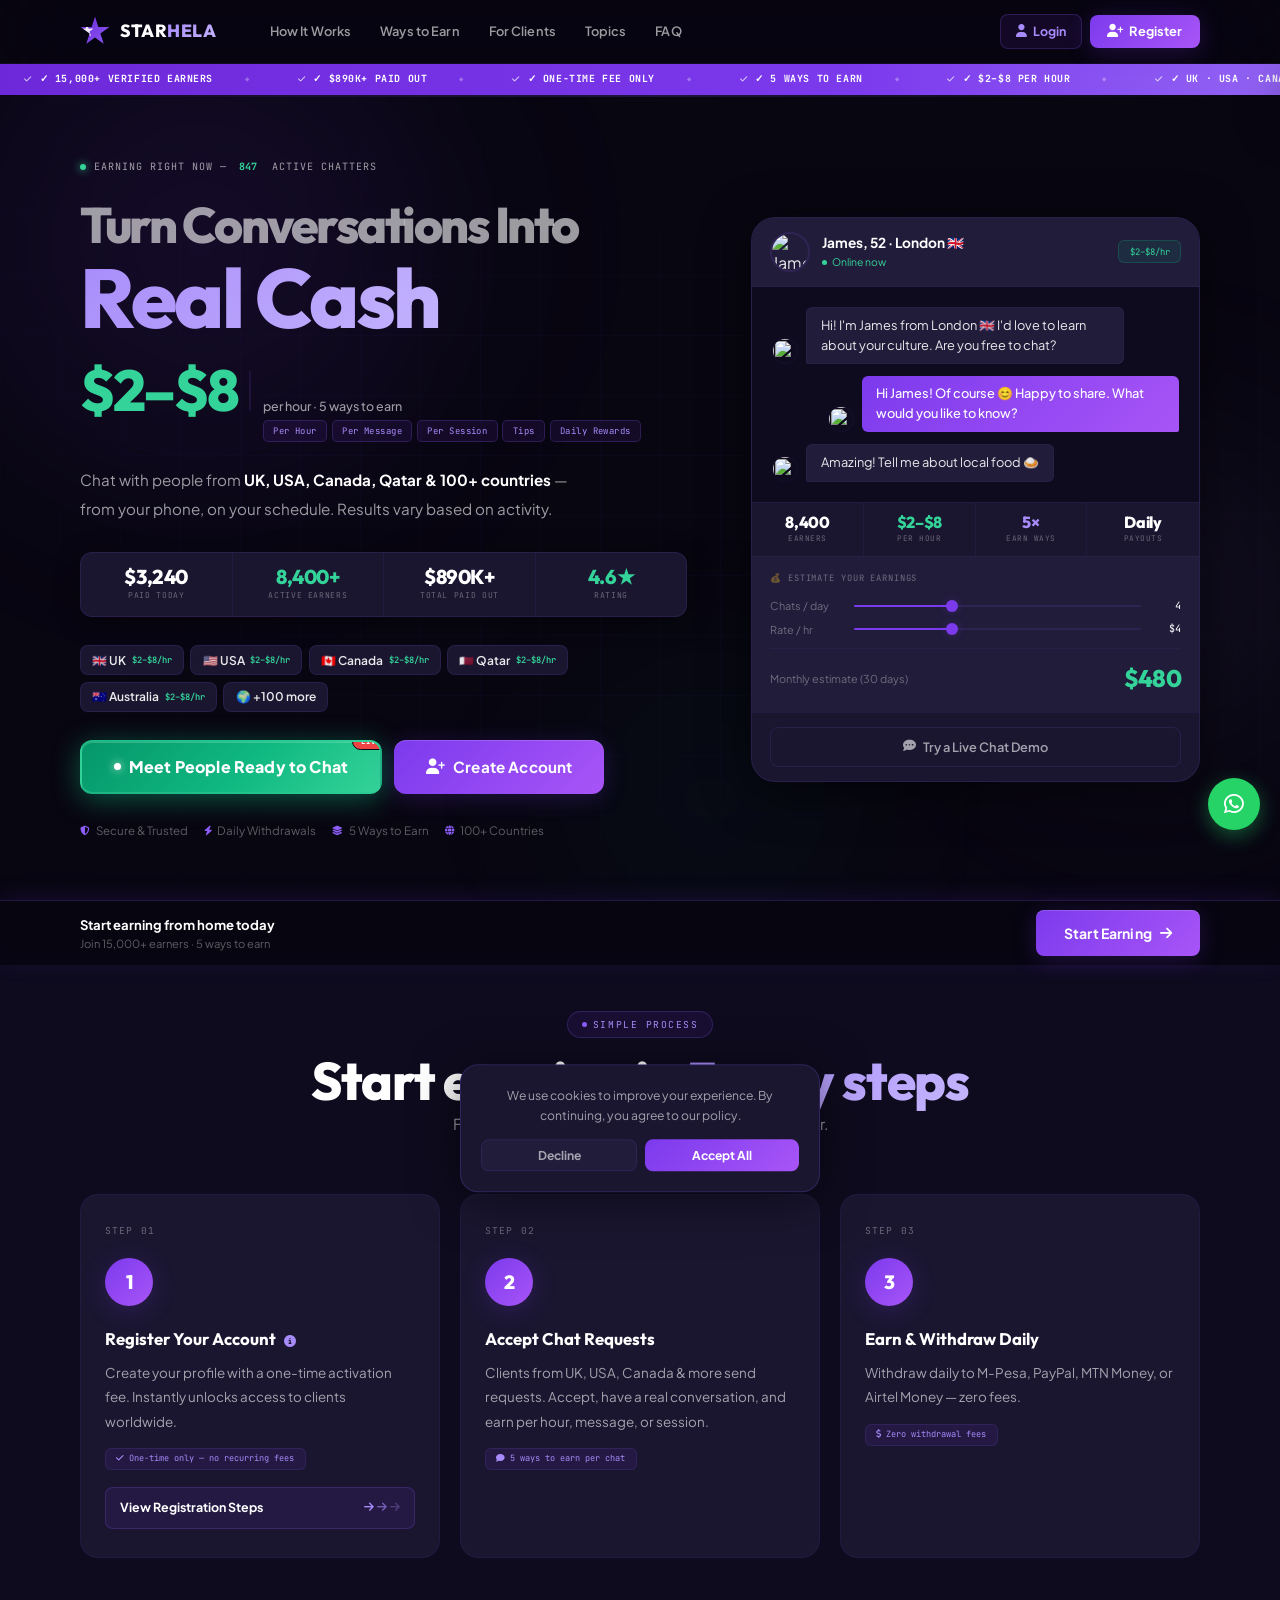
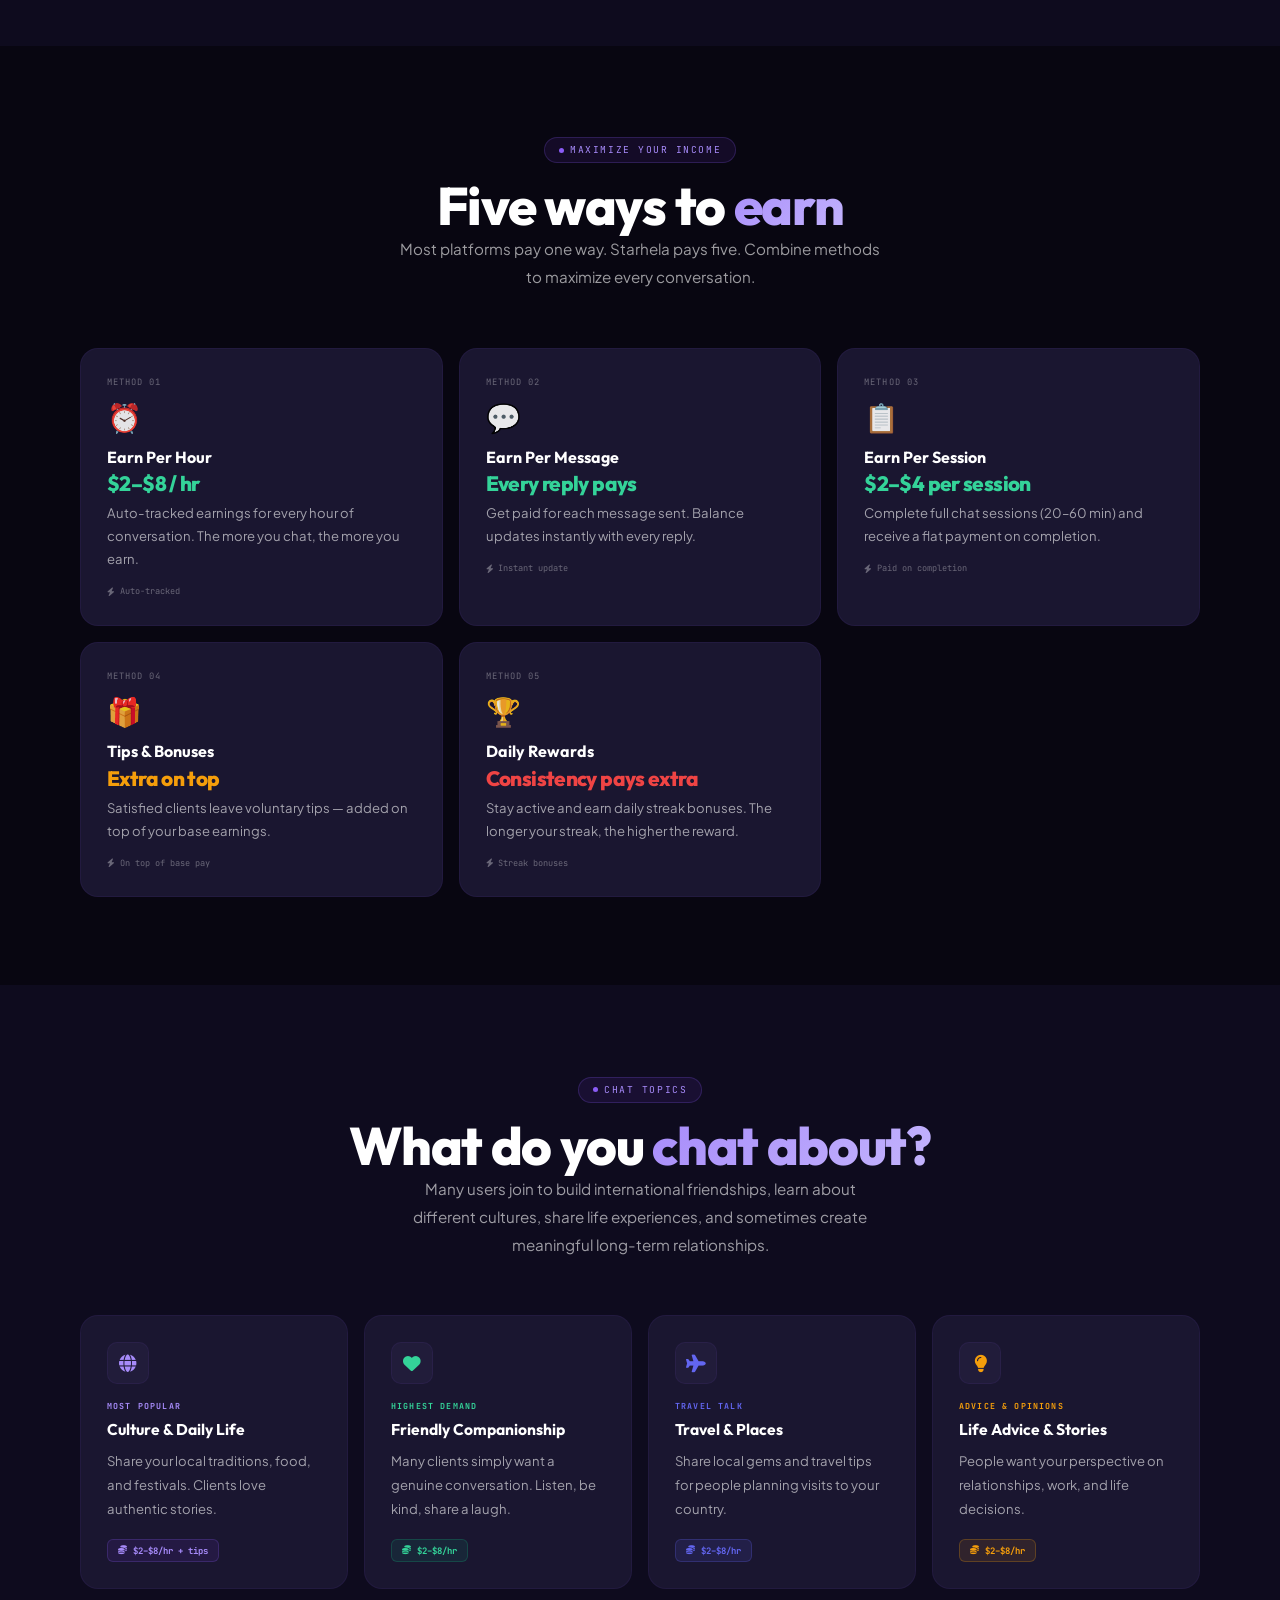
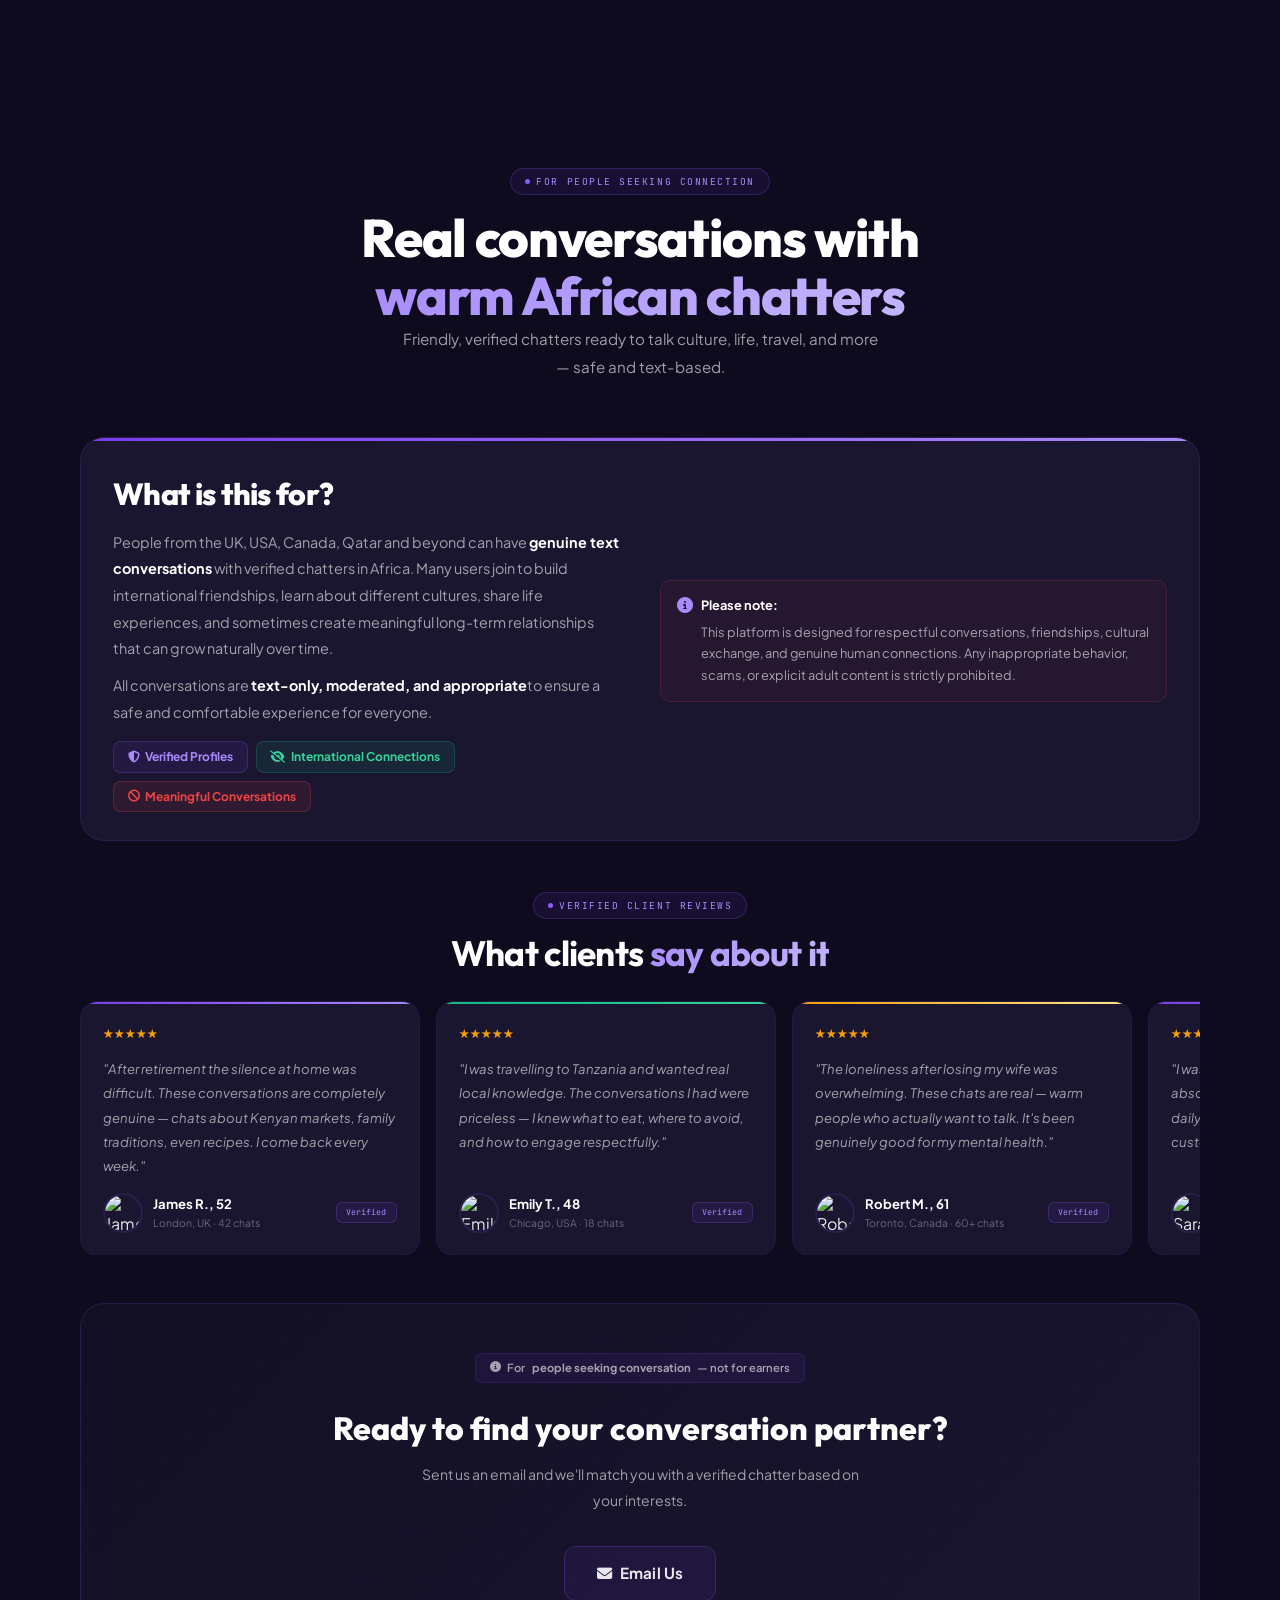
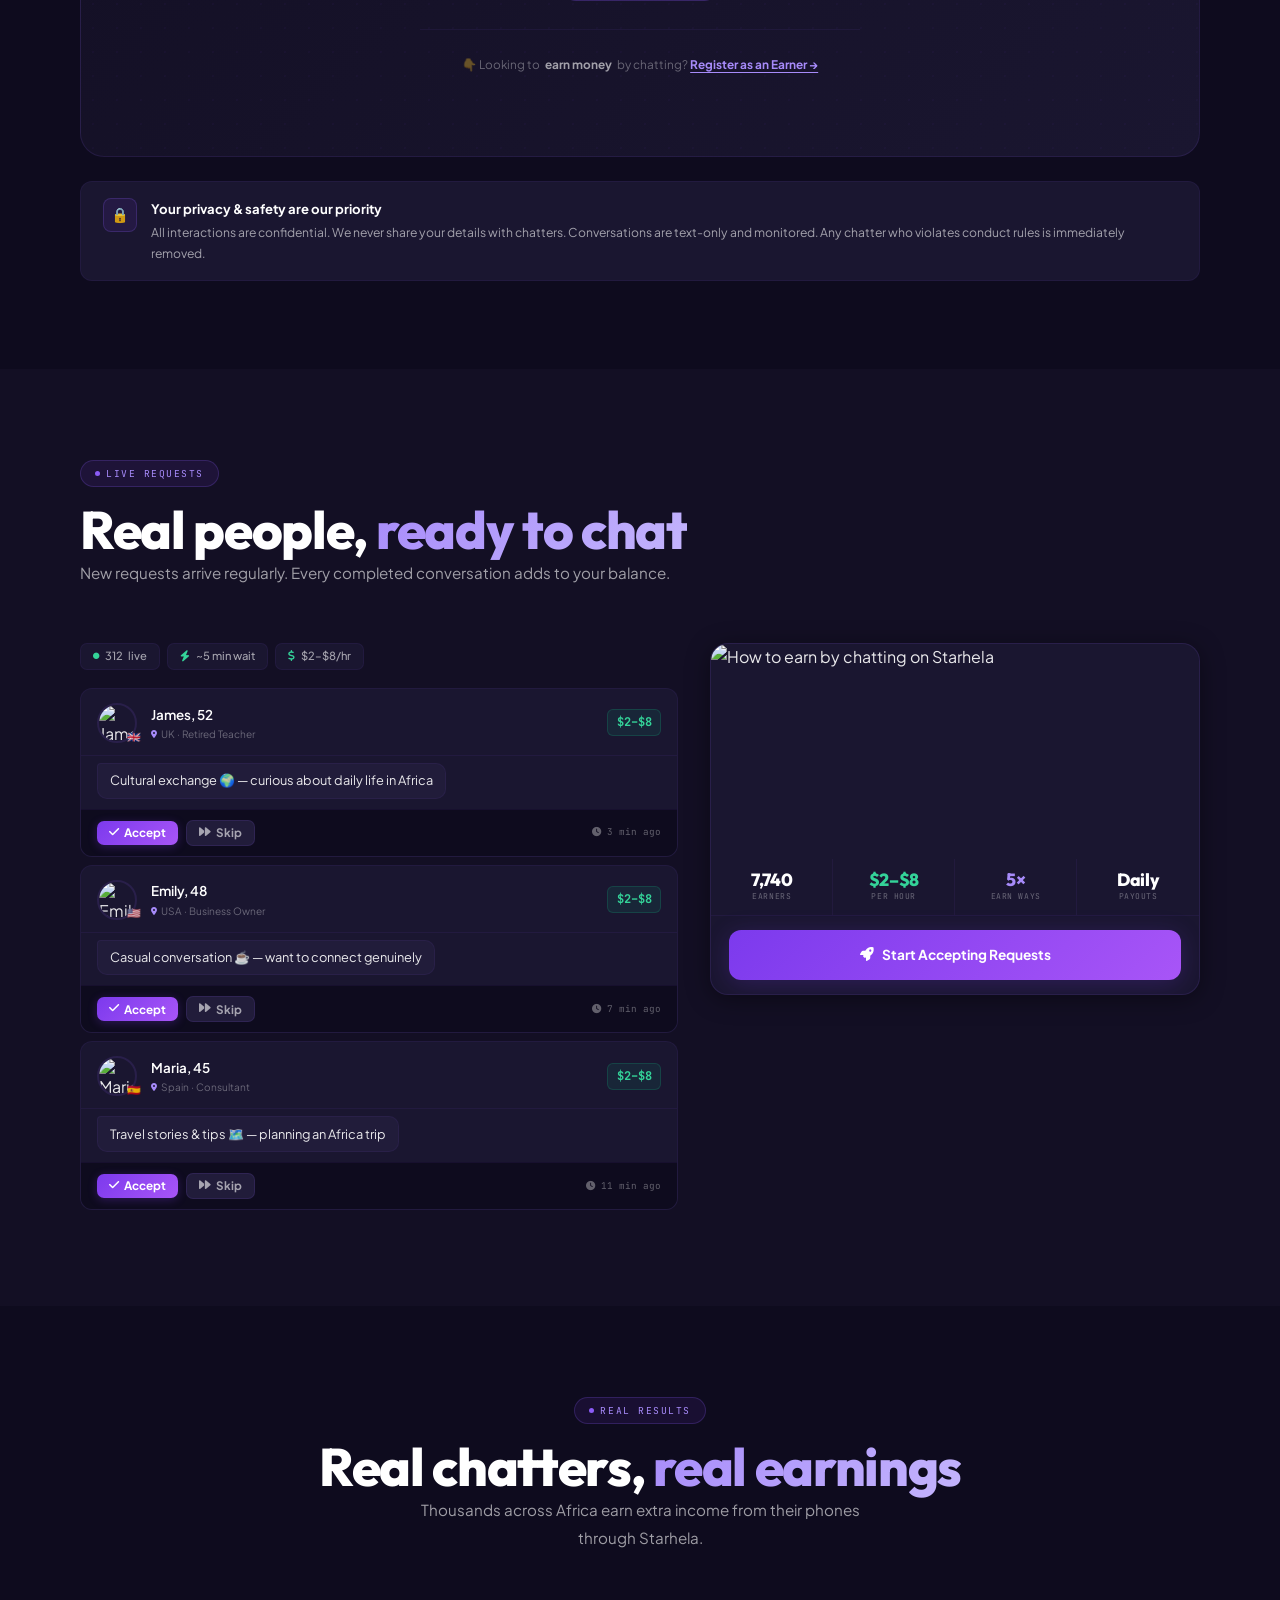
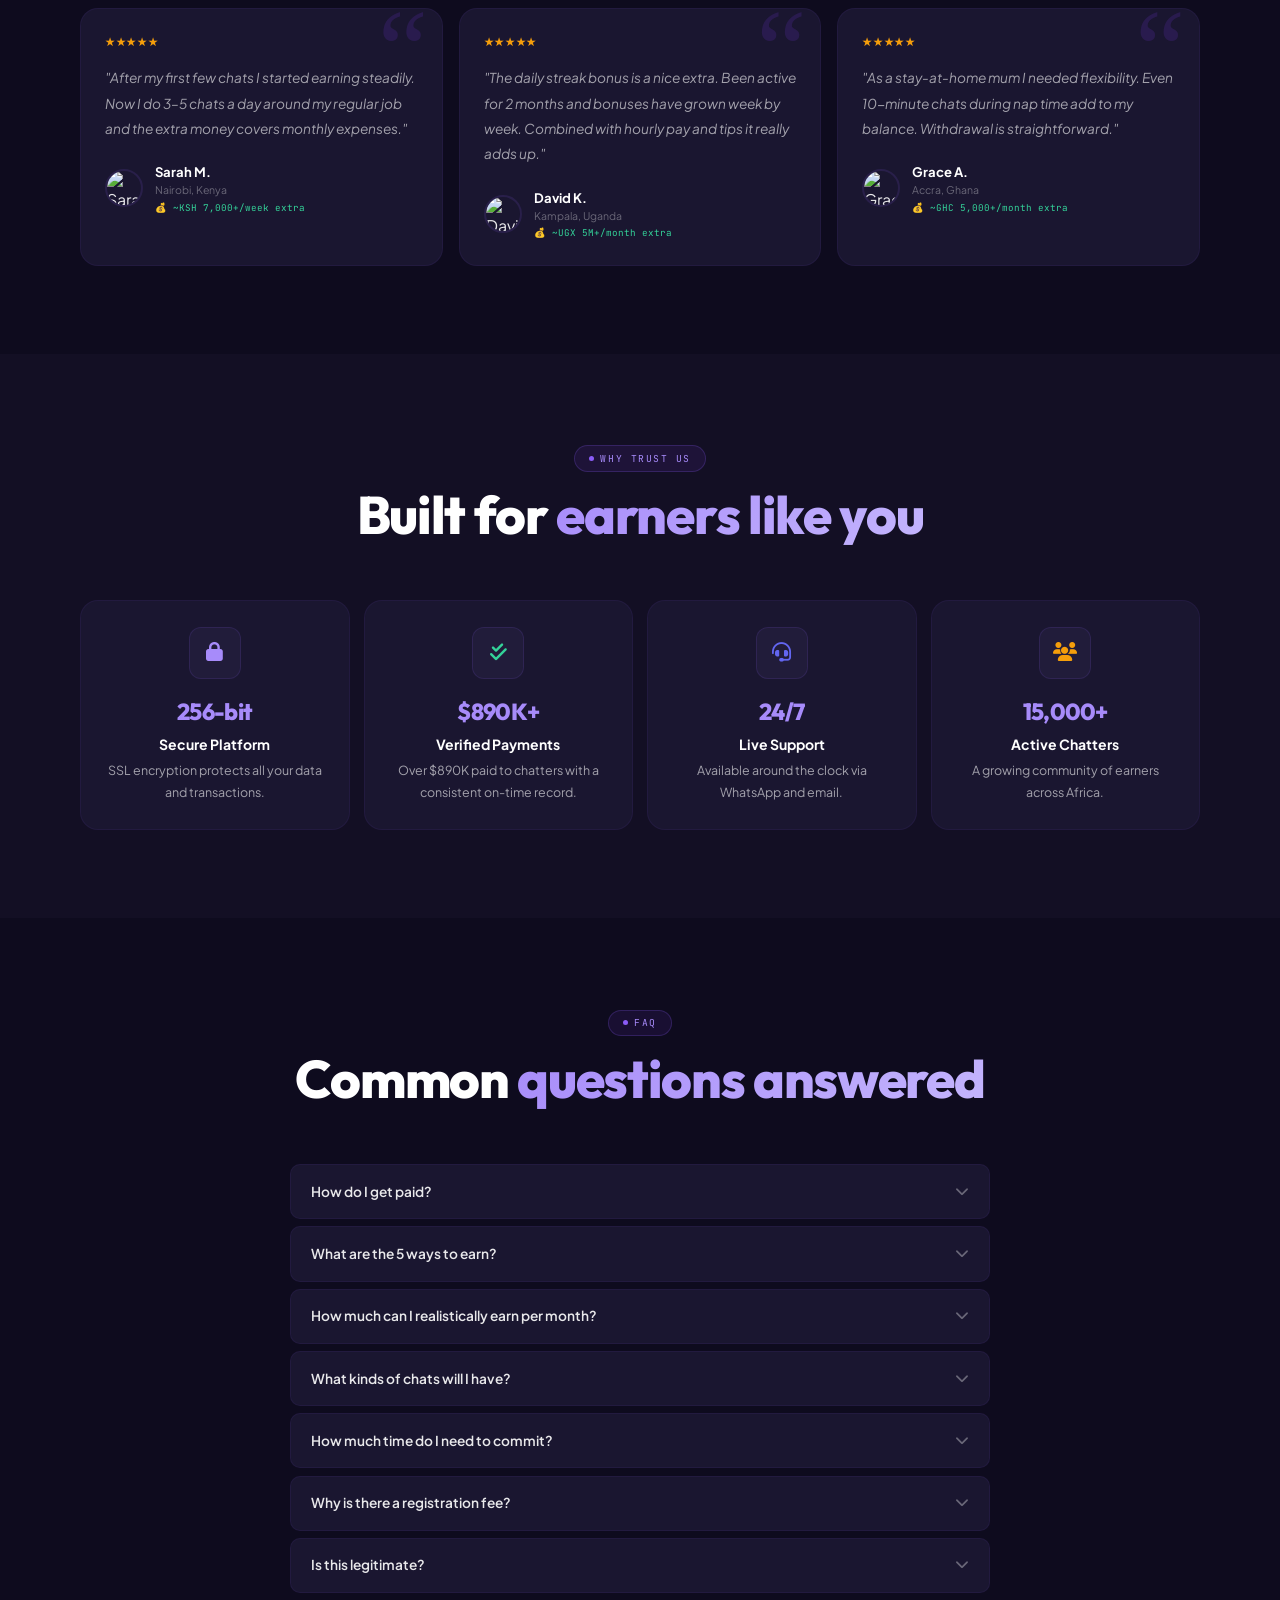
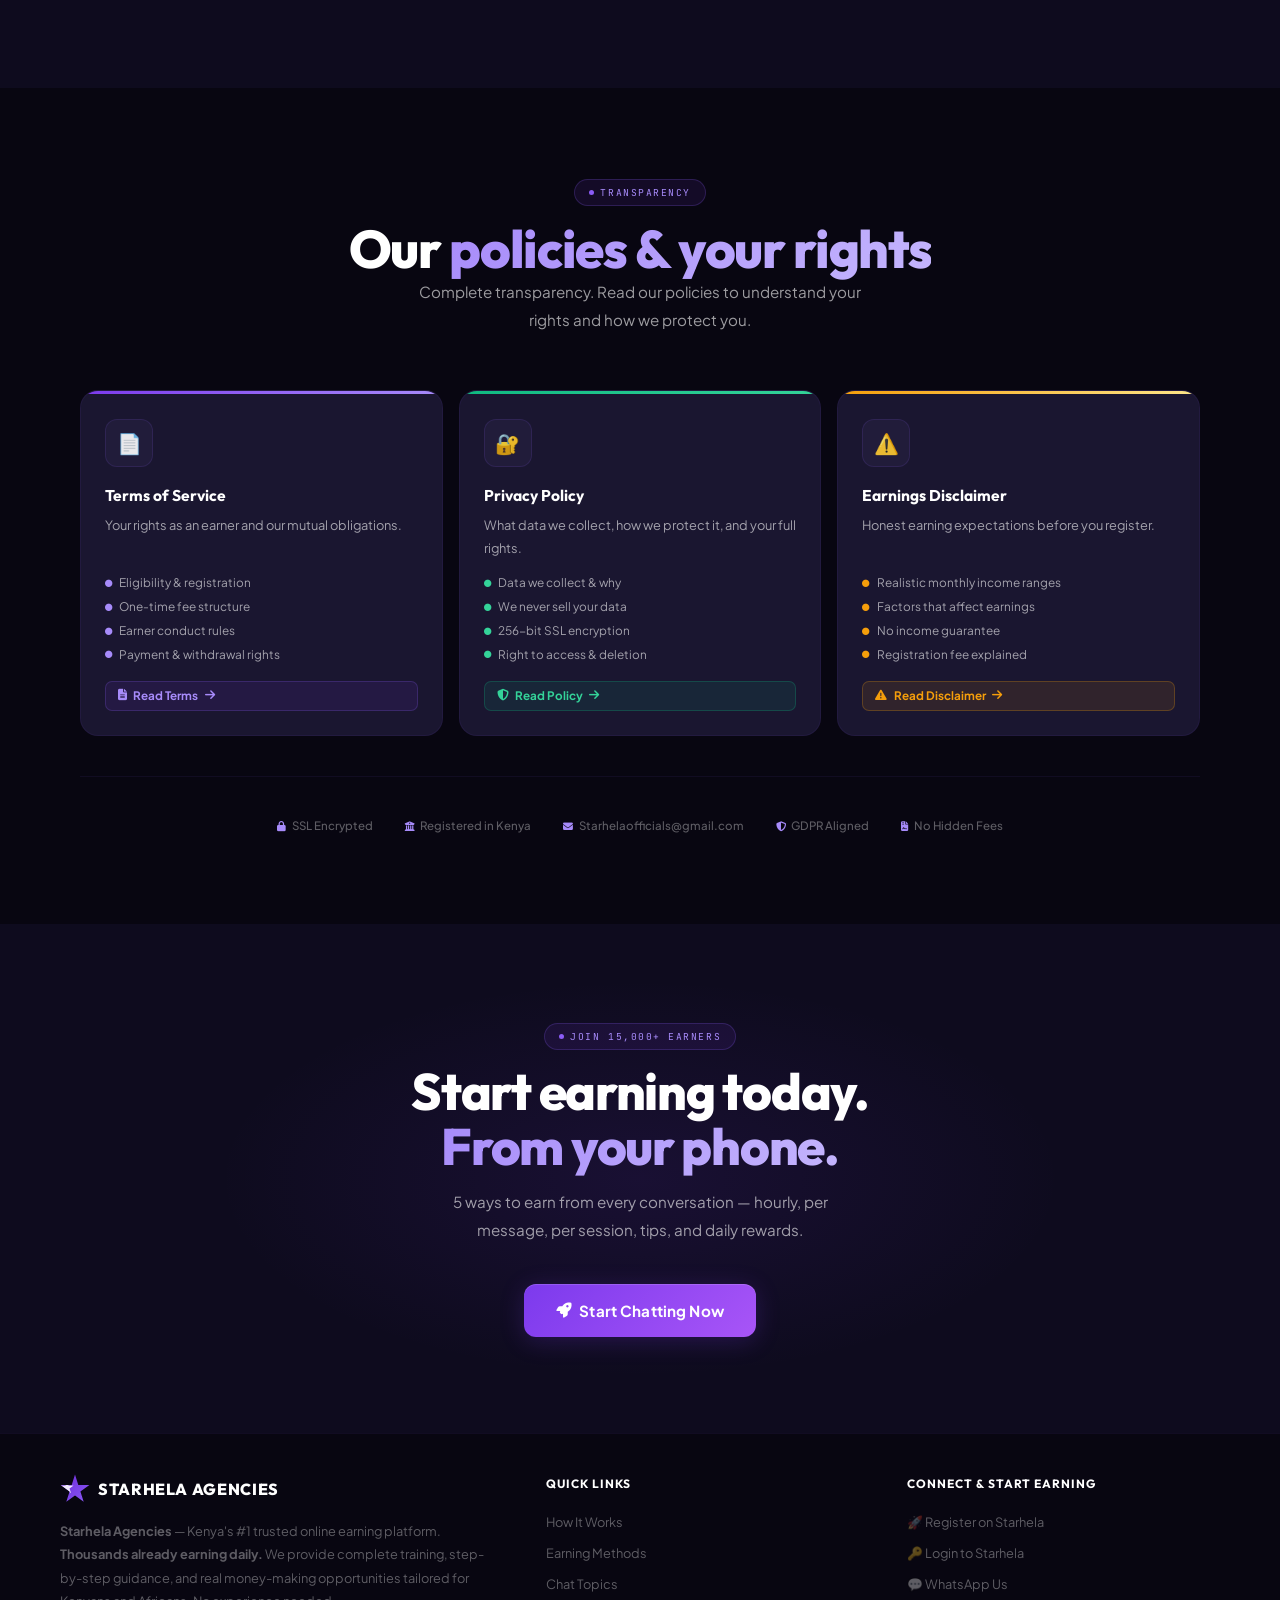
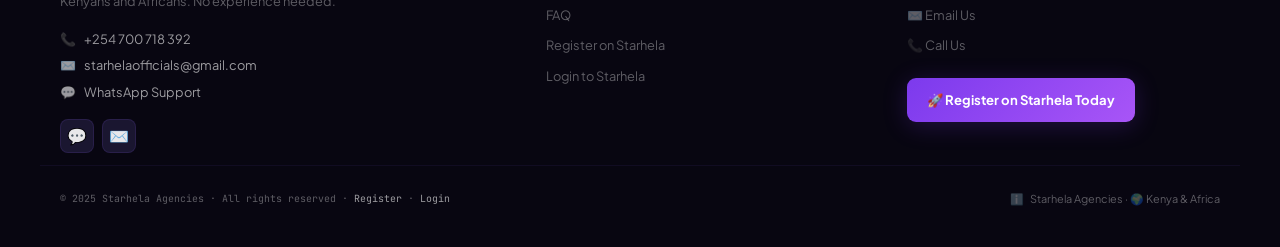
==== commit 1d1af67f: "Updated website" ====
--- a/index.html
+++ b/index.html
@@ -2,257 +2,169 @@
 <html lang="en" data-theme="dark">
   <head>
     <meta charset="UTF-8" />
-    <meta name="viewport" content="width=device-width,initial-scale=1.0" />
+    <meta
+      name="viewport"
+      content="width=device-width,initial-scale=1.0,maximum-scale=5.0"
+    />
     <title>
-      Starhela Agencies | Online Jobs, Chatting & Digital Earning Platform in
-      Kenya & Africa
+      Starhela – Get Paid to Chat With People Abroad | Earn $2–$8/hr
     </title>
     <meta
+      name="title"
+      content="Starhela – Get Paid to Chat With People Abroad | Earn $2–$8/hr"
+    />
+    <meta
       name="description"
-      content="Starhela Agencies is a platform that guides new users through the Starhela registration process and teaches them how to earn money online. It covers account creation, profile setup, and strategies for maximizing earnings through various tasks, chatting and other activities on the platform. Earn money online through paid chats, completing surveys, AI data labeling, watching videos, referrals, and more — all from your phone or computer. Enjoy fast and secure withdrawals via M-Pesa, MTN Mobile Money, Airtel Money, PayPal, and bank transfer. Join thousands of users building a reliable online income with Starhela."
+      content="Earn $2–$8/hr chatting with people from UK, USA, Canada, Qatar & more. 5 ways to earn. Join 15,000+ earners across Africa. Daily payouts to M-Pesa, MTN Money & PayPal."
     />
     <meta
       name="keywords"
-      content="StarHela, earn money online Kenya, online jobs Kenya, paid surveys Africa, M-Pesa online jobs, AI data labeling jobs, work from home Africa, Starhela Agencies"
+      content="earn money chatting online Kenya, online chat jobs Africa, Starhela chat earnings, earn from phone Kenya, M-Pesa income, chat jobs Uganda Nigeria Tanzania"
     />
+    <meta name="robots" content="index, follow" />
     <meta name="author" content="Starhela Agencies" />
-    <meta name="robots" content="index, follow" />
-    <meta name="theme-color" content="#5b21b6" />
-    <link rel="canonical" href="https://www.starhelaagencies.com/" />
+    <meta name="language" content="English" />
+    <meta name="geo.region" content="KE" />
+    <meta name="geo.placename" content="Kenya" />
+    <link rel="canonical" href="https://starhelaagencies.com/" />
     <meta property="og:type" content="website" />
-    <meta property="og:url" content="https://www.starhelaagencies.com/" />
+    <meta property="og:url" content="https://starhelaagencies.com/" />
+    <meta
+      property="og:title"
+      content="Starhela – Get Paid to Chat With People Abroad | Earn $2–$8/hr"
+    />
+    <meta
+      property="og:description"
+      content="Join 15,000+ earners. Chat with UK, USA, Canada clients from your phone. 5 ways to earn. Daily payouts to M-Pesa, MTN Money & PayPal."
+    />
     <meta
       property="og:image"
-      content="https://res.cloudinary.com/dovhxt8ye/image/upload/v1777814668/starheladesign_pc7nvp.jpg"
+      content="https://res.cloudinary.com/dovhxt8ye/image/upload/v1777884222/how-to-chat-in-Starhela_xrjfnk.png"
+    />
+    <meta property="og:site_name" content="Starhela Agencies" />
+    <meta property="og:locale" content="en_KE" />
+    <meta name="twitter:card" content="summary_large_image" />
+    <meta
+      name="twitter:title"
+      content="Starhela – Get Paid to Chat With People Abroad"
+    />
+    <meta
+      name="twitter:description"
+      content="Earn $2–$8/hr chatting with UK, USA, Canada clients. 5 ways to earn. Daily M-Pesa payouts. Join 15,000+ earners."
     />
     <meta
       name="twitter:image"
-      content="https://res.cloudinary.com/dovhxt8ye/image/upload/v1777814668/starheladesign_pc7nvp.jpg"
+      content="https://res.cloudinary.com/dovhxt8ye/image/upload/v1777884222/how-to-chat-in-Starhela_xrjfnk.png"
     />
-    <meta
-      property="og:title"
-      content="Starhela Agencies | Online Jobs, Chatting & Digital Earning Platform in Kenya & Africa"
-    />
-    <meta
-      property="og:description"
-      content="Chat online, complete tasks, surveys, AI data labeling, video watching and digital jobs. Fast withdrawals via M-Pesa, MTN, Airtel Money, PayPal and bank transfer."
-    />
-    <meta property="og:locale" content="en_KE" />
-    <meta property="og:site_name" content="Starhela Agencies" />
-    <meta name="twitter:card" content="summary_large_image" />
-    <meta
-      name="twitter:title"
-      content="Starhela Agencies — Earn Money Online"
-    />
-    <meta name="geo.region" content="KE" />
-    <meta name="geo.placename" content="Nairobi" />
-    <meta
-      name="twitter:description"
-      content="Complete tasks, watch videos, chat and earn real money. Instant M-Pesa withdrawals."
-    />
-
-    <!-- Google tag (gtag.js) - Analytics -->
-    <script
-      async
-      src="https://www.googletagmanager.com/gtag/js?id=G-XXXXXXXXXX"
-    ></script>
-    <script>
-      window.dataLayer = window.dataLayer || [];
-      function gtag() {
-        dataLayer.push(arguments);
-      }
-      gtag("js", new Date());
-      gtag("config", "G-XXXXXXXXXX");
-      // Track custom events helper
-      window.trackEvent = function (action, category, label) {
-        gtag("event", action, { event_category: category, event_label: label });
-      };
-    </script>
-
-    <script type="application/ld+json">
-      {
-        "@context": "https://schema.org",
-        "@type": "WebSite",
-        "name": "Starhela Agencies",
-        "url": "https://www.starhelaagencies.com",
-        "description": "Starhela Agencies is a platform that guides new users through the Starhela registration process and teaches them how to earn money online. It covers account creation, profile setup, and strategies for maximizing earnings through various tasks, chatting and other activities on the platform."
-      }
-    </script>
-    <script type="application/ld+json">
-      {
-        "@context": "https://schema.org",
-        "@type": "Organization",
-        "name": "StarHela Agencies",
-        "url": "https://starhelaagencies.com",
-        "logo": "https://starhelaagencies.com/logo.png",
-        "sameAs": ["https://www.instagram.com/", "https://www.linkedin.com/"],
-        "contactPoint": {
-          "@type": "ContactPoint",
-          "telephone": "+254745656143",
-          "contactType": "customer service"
-        }
-      }
-    </script>
-
+    <link rel="preconnect" href="https://fonts.googleapis.com" />
+    <link rel="preconnect" href="https://fonts.gstatic.com" crossorigin />
+    <link rel="preconnect" href="https://cdnjs.cloudflare.com" />
+    <link rel="dns-prefetch" href="https://i.pravatar.cc" />
+    <link rel="dns-prefetch" href="https://images.unsplash.com" />
     <link
       rel="icon"
       type="image/svg+xml"
-      href="data:image/svg+xml,%3Csvg xmlns='http://www.w3.org/2000/svg' viewBox='0 0 64 64'%3E%3Crect width='64' height='64' rx='14' fill='%230a0614'/%3E%3Cpolygon points='32,6 38.5,22.5 56,22.5 42.5,33.5 48,50 32,40 16,50 21.5,33.5 8,22.5 25.5,22.5' fill='%238b5cf6' opacity='0.95'/%3E%3C/svg%3E"
-    />
-    <link rel="preconnect" href="https://fonts.googleapis.com" crossorigin />
-    <link rel="preconnect" href="https://fonts.gstatic.com" crossorigin />
-    <link
-      rel="preload"
-      as="style"
-      href="https://fonts.googleapis.com/css2?family=Plus+Jakarta+Sans:wght@400;600;700;800&family=JetBrains+Mono:wght@700&family=Outfit:wght@800&display=swap"
+      href="data:image/svg+xml,%3Csvg xmlns='http://www.w3.org/2000/svg' viewBox='0 0 64 64'%3E%3Crect width='64' height='64' rx='14' fill='%230a0614'/%3E%3Cpolygon points='32,6 38.5,22.5 56,22.5 42.5,33.5 48,50 32,40 16,50 21.5,33.5 8,22.5 25.5,22.5' fill='%237c3aed' opacity='0.95'/%3E%3C/svg%3E"
     />
     <link
       rel="stylesheet"
-      href="https://fonts.googleapis.com/css2?family=Plus+Jakarta+Sans:wght@400;600;700;800&family=JetBrains+Mono:wght@700&family=Outfit:wght@800&display=swap"
+      href="https://fonts.googleapis.com/css2?family=Plus+Jakarta+Sans:wght@400;500;600;700;800&family=JetBrains+Mono:wght@500;700&family=Syne:wght@700;800&family=Outfit:wght@400;700;800&display=swap"
       media="print"
       onload="this.media = 'all'"
     />
     <noscript
       ><link
         rel="stylesheet"
-        href="https://fonts.googleapis.com/css2?family=Plus+Jakarta+Sans:wght@400;600;700;800&family=JetBrains+Mono:wght@700&family=Outfit:wght@800&display=swap"
+        href="https://fonts.googleapis.com/css2?family=Plus+Jakarta+Sans:wght@400;500;600;700;800&family=JetBrains+Mono:wght@500;700&family=Syne:wght@700;800&family=Outfit:wght@400;700;800&display=swap"
     /></noscript>
+    <link
+      rel="stylesheet"
+      href="https://cdnjs.cloudflare.com/ajax/libs/font-awesome/6.5.1/css/all.min.css"
+      media="print"
+      onload="this.media = 'all'"
+    />
+    <noscript
+      ><link
+        rel="stylesheet"
+        href="https://cdnjs.cloudflare.com/ajax/libs/font-awesome/6.5.1/css/all.min.css"
+    /></noscript>
+    <script type="application/ld+json">
+      {
+        "@context": "https://schema.org",
+        "@type": "Organization",
+        "name": "Starhela Agencies",
+        "url": "https://starhelaagencies.com",
+        "logo": "https://res.cloudinary.com/dovhxt8ye/image/upload/v1777884222/how-to-chat-in-Starhela_xrjfnk.png",
+        "description": "Kenya's #1 trusted online earning platform. Get paid to chat with people from UK, USA, Canada and more.",
+        "contactPoint": {
+          "@type": "ContactPoint",
+          "telephone": "+254700718392",
+          "contactType": "customer service",
+          "availableLanguage": ["English", "Swahili"]
+        },
+        "sameAs": ["https://wa.me/254700718392"]
+      }
+    </script>
+    <script type="application/ld+json">
+      {
+        "@context": "https://schema.org",
+        "@type": "FAQPage",
+        "mainEntity": [
+          {
+            "@type": "Question",
+            "name": "How do I get paid?",
+            "acceptedAnswer": {
+              "@type": "Answer",
+              "text": "Once your balance reaches the $5 minimum, withdraw via PayPal, bank transfer, M-Pesa, MTN Money, or Airtel Money. Payments process within 24 hours with zero withdrawal fees."
+            }
+          },
+          {
+            "@type": "Question",
+            "name": "How much can I earn per month?",
+            "acceptedAnswer": {
+              "@type": "Answer",
+              "text": "Results vary by activity. Members doing 3–5 chats daily typically earn $50–$200/month. Highly active members can earn $200–$350/month. Base rate is $2–$8 per hour."
+            }
+          },
+          {
+            "@type": "Question",
+            "name": "Is Starhela legitimate?",
+            "acceptedAnswer": {
+              "@type": "Answer",
+              "text": "Yes. Starhela is registered in Kenya and operates across multiple African countries. We've paid out over $890K to verified earners."
+            }
+          }
+        ]
+      }
+    </script>
     <script>
       (function () {
         var s = localStorage.getItem("sh-theme"),
           p = window.matchMedia("(prefers-color-scheme:dark)").matches
             ? "dark"
             : "light";
-        document.documentElement.setAttribute("data-theme", s || p);
+        document.documentElement.setAttribute("data-theme", s || "dark");
       })();
     </script>
     <style>
-      /* ===== PAGE TRANSITION ===== */
-      #page-transition {
-        position: fixed;
-        inset: 0;
-        z-index: 9999;
-        pointer-events: none;
-        background: linear-gradient(135deg, #3b0f8a, #7c3aed);
-        opacity: 0;
-        transition: opacity 0.22s ease;
-        display: flex;
-        align-items: center;
-        justify-content: center;
-        flex-direction: column;
-        gap: 12px;
-      }
-      #page-transition.out {
-        opacity: 1;
-        pointer-events: all;
-      }
-      .pt-star {
-        width: 38px;
-        height: 38px;
-        background: linear-gradient(135deg, #fff, #a78bfa);
-        clip-path: polygon(
-          50% 0%,
-          61% 35%,
-          98% 35%,
-          68% 57%,
-          79% 91%,
-          50% 70%,
-          21% 91%,
-          32% 57%,
-          2% 35%,
-          39% 35%
-        );
-        animation: ptSpin 0.6s ease-in-out infinite alternate;
-      }
-      @keyframes ptSpin {
-        from {
-          transform: scale(0.8) rotate(-10deg);
-        }
-        to {
-          transform: scale(1.1) rotate(10deg);
-        }
-      }
-      .pt-text {
-        font-family: "Plus Jakarta Sans", sans-serif;
-        font-size: 0.75rem;
-        font-weight: 700;
-        color: rgba(255, 255, 255, 0.8);
-        letter-spacing: 0.08em;
-      }
-
-      /* ===== CSS VARIABLES ===== */
-      :root {
-        --sidebar-w: 256px;
-        --topbar-h: 60px;
-        --radius: 18px;
-        --radius-sm: 12px;
-        --t: 0.2s cubic-bezier(0.4, 0, 0.2, 1);
-        --t-slow: 0.38s cubic-bezier(0.4, 0, 0.2, 1);
-        --brand: #7c3aed;
-        --brand-lt: #a78bfa;
-        --brand-glow: rgba(124, 58, 237, 0.25);
-        --green: #10b981;
-        --gold: #f59e0b;
-        --cyan: #06b6d4;
-        --red: #f43f5e;
-        --ref-url: "https://starhela.com/register.php?ref=sydney&utm_source=starhela&utm_medium=website&utm_campaign=referral";
-      }
-      [data-theme="dark"] {
-        --bg: #080712;
-        --bg-2: #0f0d1f;
-        --bg-3: #161428;
-        --bg-4: #1e1b35;
-        --surface: #1a1830;
-        --surface-2: #221f3a;
-        --border: rgba(167, 139, 250, 0.12);
-        --border-2: rgba(255, 255, 255, 0.07);
-        --txt: #f0edff;
-        --txt-2: #a09cc0;
-        --txt-3: #5e5a80;
-        --shadow: 0 4px 28px rgba(0, 0, 0, 0.5);
-        --shadow-lg: 0 16px 56px rgba(0, 0, 0, 0.6);
-        --topbar-bg: rgba(9, 8, 19, 0.92);
-      }
-      [data-theme="light"] {
-        --bg: #f4f2fb;
-        --bg-2: #fff;
-        --bg-3: #f0eefb;
-        --bg-4: #e9e6f8;
-        --surface: #fff;
-        --surface-2: #f5f3fc;
-        --border: rgba(124, 58, 237, 0.14);
-        --border-2: rgba(0, 0, 0, 0.08);
-        --txt: #1a1535;
-        --txt-2: #4d4575;
-        --txt-3: #8f88b5;
-        --shadow: 0 4px 20px rgba(124, 58, 237, 0.1);
-        --shadow-lg: 0 16px 48px rgba(124, 58, 237, 0.15);
-        --topbar-bg: rgba(255, 255, 255, 0.92);
-      }
-
-      /* ===== RESET & BASE ===== */
       *,
       *::before,
       *::after {
-        box-sizing: border-box;
         margin: 0;
         padding: 0;
+        box-sizing: border-box;
       }
       html {
+        font-size: 16px;
         scroll-behavior: smooth;
-        font-size: 16px;
-        -webkit-text-size-adjust: 100%;
-      }
-      body {
-        font-family: "Plus Jakarta Sans", system-ui, sans-serif;
-        background: var(--bg);
-        color: var(--txt);
-        min-height: 100vh;
-        overflow-x: hidden;
+        scroll-padding-top: 80px;
         -webkit-font-smoothing: antialiased;
-        transition:
-          background var(--t-slow),
-          color var(--t-slow);
+        -moz-osx-font-smoothing: grayscale;
+        text-rendering: optimizeLegibility;
+      }
+      img {
+        max-width: 100%;
+        display: block;
       }
       a {
         text-decoration: none;
@@ -262,295 +174,302 @@
         font-family: inherit;
         cursor: pointer;
         border: none;
-        background: none;
-      }
-      ul {
-        list-style: none;
-      }
-      img {
-        display: block;
-        max-width: 100%;
-        height: auto;
+      }
+      :root,
+      [data-theme="dark"] {
+        --bg-0: #080611;
+        --bg-1: #0e0b1e;
+        --bg-2: #130f24;
+        --bg-3: #18132b;
+        --card-0: #1a1630;
+        --card-1: #211c3a;
+        --card-2: #282042;
+        --border-0: rgba(139, 92, 246, 0.07);
+        --border-1: rgba(139, 92, 246, 0.13);
+        --border-2: rgba(139, 92, 246, 0.22);
+        --border-3: rgba(139, 92, 246, 0.36);
+        --text-0: #ffffff;
+        --text-1: rgba(255, 255, 255, 0.9);
+        --text-2: rgba(255, 255, 255, 0.6);
+        --text-3: rgba(255, 255, 255, 0.35);
+        --text-4: rgba(255, 255, 255, 0.18);
+        --violet: #7c3aed;
+        --violet-2: #6d28d9;
+        --violet-3: #8b5cf6;
+        --violet-4: #a78bfa;
+        --violet-5: #c4b5fd;
+        --violet-glow: rgba(124, 58, 237, 0.28);
+        --violet-dim: rgba(124, 58, 237, 0.1);
+        --violet-dim-2: rgba(124, 58, 237, 0.16);
+        --green: #10b981;
+        --green-2: #34d399;
+        --green-glow: rgba(16, 185, 129, 0.24);
+        --green-dim: rgba(16, 185, 129, 0.1);
+        --indigo: #6366f1;
+        --indigo-dim: rgba(99, 102, 241, 0.12);
+        --gold: #f59e0b;
+        --gold-dim: rgba(245, 158, 11, 0.1);
+        --red: #ef4444;
+        --red-dim: rgba(239, 68, 68, 0.1);
+        --grad-brand: linear-gradient(135deg, #7c3aed, #a855f7);
+        --grad-brand-2: linear-gradient(135deg, #6d28d9, #7c3aed, #8b5cf6);
+        --grad-earn: linear-gradient(135deg, #059669, #10b981);
+        --grad-text: linear-gradient(135deg, #a78bfa, #c4b5fd);
+        --shadow-sm: 0 2px 8px rgba(0, 0, 0, 0.32);
+        --shadow-md: 0 4px 24px rgba(0, 0, 0, 0.4);
+        --shadow-lg: 0 8px 48px rgba(0, 0, 0, 0.52);
+        --shadow-violet: 0 4px 24px rgba(124, 58, 237, 0.22);
+        --shadow-violet-lg: 0 8px 40px rgba(124, 58, 237, 0.3);
+        --font-h: "Syne", sans-serif;
+        --font-b: "Plus Jakarta Sans", sans-serif;
+        --font-m: "JetBrains Mono", monospace;
+        --nav-h: 64px;
+        --radius-sm: 8px;
+        --radius-md: 12px;
+        --radius-lg: 18px;
+        --radius-xl: 24px;
+        --ease: cubic-bezier(0.4, 0, 0.2, 1);
+        --spring: cubic-bezier(0.34, 1.56, 0.64, 1);
+        --bounce: cubic-bezier(0.68, -0.55, 0.27, 1.55);
+      }
+      [data-theme="light"] {
+        --bg-0: #f5f3ff;
+        --bg-1: #ede9fe;
+        --bg-2: #f0eefe;
+        --bg-3: #faf9ff;
+        --card-0: #ffffff;
+        --card-1: #f5f3ff;
+        --card-2: #ede9fe;
+        --border-0: rgba(109, 40, 217, 0.08);
+        --border-1: rgba(109, 40, 217, 0.14);
+        --border-2: rgba(109, 40, 217, 0.24);
+        --border-3: rgba(109, 40, 217, 0.4);
+        --text-0: #1e1030;
+        --text-1: #2d1b5e;
+        --text-2: #5b4a8a;
+        --text-3: #8b78c0;
+        --text-4: rgba(45, 27, 94, 0.2);
+        --violet: #7c3aed;
+        --violet-2: #6d28d9;
+        --violet-3: #7c3aed;
+        --violet-4: #8b5cf6;
+        --violet-5: #6d28d9;
+        --violet-glow: rgba(124, 58, 237, 0.22);
+        --violet-dim: rgba(124, 58, 237, 0.08);
+        --violet-dim-2: rgba(124, 58, 237, 0.13);
+        --green: #059669;
+        --green-2: #10b981;
+        --green-glow: rgba(5, 150, 105, 0.2);
+        --green-dim: rgba(5, 150, 105, 0.08);
+        --gold: #d97706;
+        --gold-dim: rgba(217, 119, 6, 0.08);
+        --red: #dc2626;
+        --red-dim: rgba(220, 38, 38, 0.08);
+        --shadow-sm: 0 1px 4px rgba(109, 40, 217, 0.08);
+        --shadow-md: 0 4px 20px rgba(109, 40, 217, 0.1);
+        --shadow-lg: 0 8px 40px rgba(109, 40, 217, 0.14);
+        --shadow-violet: 0 4px 20px rgba(124, 58, 237, 0.16);
+        --shadow-violet-lg: 0 8px 32px rgba(124, 58, 237, 0.22);
+        --grad-text: linear-gradient(135deg, #7c3aed, #a855f7);
       }
       ::-webkit-scrollbar {
-        width: 4px;
-        height: 4px;
+        width: 3px;
       }
       ::-webkit-scrollbar-track {
         background: transparent;
       }
       ::-webkit-scrollbar-thumb {
-        background: rgba(167, 139, 250, 0.25);
-        border-radius: 6px;
-      }
-      .visually-hidden {
+        background: var(--violet);
+        border-radius: 3px;
+      }
+      body {
+        font-family: var(--font-b);
+        background: var(--bg-0);
+        color: var(--text-1);
+        line-height: 1.6;
+        overflow-x: hidden;
+        transition:
+          background 0.3s,
+          color 0.3s;
+      }
+      #pageLoader {
+        position: fixed;
+        inset: 0;
+        background: var(--bg-0);
+        z-index: 99999;
+        display: flex;
+        flex-direction: column;
+        align-items: center;
+        justify-content: center;
+        gap: 1.5rem;
+        transition:
+          opacity 0.5s,
+          visibility 0.5s;
+      }
+      #pageLoader.done {
+        opacity: 0;
+        visibility: hidden;
+        pointer-events: none;
+      }
+      .loader-star-wrap {
+        position: relative;
+        width: 60px;
+        height: 60px;
+      }
+      .loader-ring-outer {
         position: absolute;
-        width: 1px;
-        height: 1px;
-        padding: 0;
-        margin: -1px;
+        inset: 0;
+        border-radius: 50%;
+        border: 2px solid var(--border-1);
+        border-top-color: var(--violet);
+        border-right-color: var(--violet-4);
+        animation: loaderSpin 0.9s linear infinite;
+      }
+      .loader-ring-inner {
+        position: absolute;
+        inset: 10px;
+        border-radius: 50%;
+        border: 2px solid var(--border-0);
+        border-bottom-color: var(--violet-4);
+        animation: loaderSpin 0.7s linear infinite reverse;
+      }
+      .loader-dot-center {
+        position: absolute;
+        inset: 0;
+        display: grid;
+        place-items: center;
+      }
+      .loader-dot-center::after {
+        content: "";
+        width: 10px;
+        height: 10px;
+        border-radius: 50%;
+        background: var(--violet);
+        box-shadow:
+          0 0 12px var(--violet-glow),
+          0 0 24px var(--violet-glow);
+        animation: loaderPulse 1.2s ease-in-out infinite;
+      }
+      .loader-brand {
+        font-family: "Outfit", sans-serif;
+        font-size: 1.1rem;
+        font-weight: 800;
+        letter-spacing: 0.18em;
+        text-transform: uppercase;
+        color: var(--text-0);
+      }
+      .loader-brand em {
+        color: var(--violet-3);
+        font-style: normal;
+      }
+      .loader-sub {
+        font-family: var(--font-m);
+        font-size: 0.58rem;
+        color: var(--text-3);
+        letter-spacing: 0.14em;
+        text-transform: uppercase;
+        text-align: center;
+      }
+      .loader-bar {
+        width: 160px;
+        height: 2px;
+        background: var(--border-1);
+        border-radius: 2px;
         overflow: hidden;
-        clip: rect(0, 0, 0, 0);
-        border: 0;
-      }
-
-      /* ===== LAYOUT ===== */
-      .app-shell {
-        display: flex;
-        min-height: 100vh;
-        width: 100%;
-      }
-
-      /* ===== SIDEBAR ===== */
-      .sidebar {
-        width: var(--sidebar-w);
-        min-width: var(--sidebar-w);
-        flex-shrink: 0;
-        position: sticky;
+        position: relative;
+      }
+      .loader-bar-fill {
+        position: absolute;
+        left: 0;
         top: 0;
-        height: 100vh;
-        overflow-y: auto;
-        overflow-x: hidden;
-        background: var(--bg-2);
-        border-right: 1px solid var(--border);
-        display: flex;
-        flex-direction: column;
-        z-index: 300;
-        transition:
-          transform var(--t),
-          background var(--t-slow),
-          border-color var(--t-slow);
-      }
-      .sidebar::-webkit-scrollbar {
-        width: 3px;
-      }
-      .sidebar-logo {
-        display: flex;
-        align-items: center;
-        gap: 10px;
-        padding: 20px 20px 18px;
-        border-bottom: 1px solid var(--border-2);
-        flex-shrink: 0;
-      }
-      .logo-mark {
-        width: 36px;
-        height: 36px;
-        flex-shrink: 0;
-        background: linear-gradient(135deg, #6d28d9, #8b5cf6);
-        clip-path: polygon(
-          50% 0%,
-          61% 35%,
-          98% 35%,
-          68% 57%,
-          79% 91%,
-          50% 70%,
-          21% 91%,
-          32% 57%,
-          2% 35%,
-          39% 35%
-        );
-        animation: starPulse 3.5s ease-in-out infinite;
-      }
-      @keyframes starPulse {
+        height: 100%;
+        background: linear-gradient(90deg, var(--violet), var(--violet-4));
+        border-radius: 2px;
+        animation: loaderBar 2.2s ease-in-out forwards;
+        box-shadow: 0 0 8px var(--violet-glow);
+      }
+      @keyframes loaderSpin {
+        to {
+          transform: rotate(360deg);
+        }
+      }
+      @keyframes loaderPulse {
         0%,
         100% {
-          filter: drop-shadow(0 0 5px rgba(139, 92, 246, 0.5));
+          transform: scale(1);
+          opacity: 1;
         }
         50% {
-          filter: drop-shadow(0 0 16px rgba(139, 92, 246, 0.85));
-        }
-      }
-      .logo-text h1 {
-        font-family: "Outfit", sans-serif;
-        font-size: 0.88rem;
-        font-weight: 800;
-        letter-spacing: 0.1em;
-      }
-      .logo-text p {
-        font-size: 0.58rem;
-        color: var(--txt-3);
-        margin-top: 1px;
-        font-weight: 500;
-      }
-      .globe-badge {
-        margin-left: auto;
+          transform: scale(1.3);
+          opacity: 0.7;
+        }
+      }
+      @keyframes loaderBar {
+        0% {
+          width: 0;
+        }
+        60% {
+          width: 75%;
+        }
+        100% {
+          width: 100%;
+        }
+      }
+      #nprog {
+        position: fixed;
+        top: 0;
+        left: 0;
+        height: 2px;
+        width: 0;
+        background: linear-gradient(
+          90deg,
+          var(--violet),
+          var(--violet-4),
+          var(--green-2)
+        );
+        z-index: 9999;
+        transition: width 0.2s;
+        box-shadow: 0 0 8px var(--violet-glow);
+      }
+      .nav {
+        position: fixed;
+        top: 0;
+        inset-inline: 0;
+        z-index: 800;
+        height: var(--nav-h);
         display: flex;
         align-items: center;
-        gap: 3px;
-        background: var(--bg-4);
-        border: 1px solid var(--border-2);
-        border-radius: 20px;
-        padding: 3px 8px;
-        font-size: 0.57rem;
-        font-weight: 700;
-        color: var(--txt-3);
-        white-space: nowrap;
+        background: rgba(8, 6, 17, 0.82);
+        backdrop-filter: blur(32px) saturate(200%);
+        -webkit-backdrop-filter: blur(32px) saturate(200%);
+        border-bottom: 1px solid var(--border-0);
+        transition:
+          border-color 0.3s,
+          background 0.3s,
+          box-shadow 0.3s;
+      }
+      [data-theme="light"] .nav {
+        background: rgba(245, 243, 255, 0.88);
+      }
+      .nav.solid {
+        border-color: var(--border-1);
+        box-shadow:
+          0 1px 0 var(--border-1),
+          0 4px 24px rgba(0, 0, 0, 0.18);
+      }
+      .nav-inner {
+        display: flex;
+        align-items: center;
+        gap: 1rem;
+        width: 100%;
+      }
+      .logo {
+        display: flex;
+        align-items: center;
+        gap: 0.625rem;
         flex-shrink: 0;
       }
-      nav {
-        flex: 1;
-        padding: 12px 0 8px;
-      }
-      .nav-section {
-        margin-bottom: 4px;
-      }
-      .nav-label {
-        font-size: 0.58rem;
-        font-weight: 800;
-        letter-spacing: 0.14em;
-        text-transform: uppercase;
-        color: var(--txt-3);
-        padding: 10px 20px 5px;
-      }
-      nav ul li a {
-        display: flex;
-        align-items: center;
-        gap: 10px;
-        padding: 9px 12px 9px 20px;
-        color: var(--txt-2);
-        font-size: 0.82rem;
-        font-weight: 600;
-        border-radius: 0 12px 12px 0;
-        margin-right: 12px;
-        position: relative;
-        transition:
-          color var(--t),
-          background var(--t);
-      }
-      nav ul li a .n-icon {
-        width: 16px;
-        height: 16px;
-        flex-shrink: 0;
-        opacity: 0.5;
-        transition: opacity var(--t);
-      }
-      nav ul li.active a,
-      nav ul li a:hover {
-        color: var(--txt);
-        background: var(--bg-4);
-      }
-      nav ul li.active a .n-icon,
-      nav ul li a:hover .n-icon {
-        opacity: 1;
-      }
-      nav ul li.active a::before {
-        content: "";
-        position: absolute;
-        left: 0;
-        top: 22%;
-        bottom: 22%;
-        width: 3px;
-        background: var(--brand-lt);
-        border-radius: 0 3px 3px 0;
-        box-shadow: 0 0 10px var(--brand-lt);
-      }
-      .nav-badge {
-        margin-left: auto;
-        font-size: 0.57rem;
-        font-weight: 700;
-        padding: 2px 7px;
-        border-radius: 20px;
-        background: var(--brand);
-        color: #fff;
-      }
-      .nav-badge.gold {
-        background: var(--gold);
-        color: #000;
-      }
-      .sidebar-user {
-        margin: 10px 12px;
-        padding: 10px 12px;
-        background: var(--bg-3);
-        border: 1px solid var(--border);
-        border-radius: var(--radius);
-        display: flex;
-        align-items: center;
-        gap: 10px;
-        flex-shrink: 0;
-        transition: background var(--t);
-      }
-      .sidebar-user:hover {
-        background: var(--bg-4);
-      }
-      .s-avatar {
-        width: 34px;
-        height: 34px;
-        border-radius: 50%;
-        background: linear-gradient(135deg, #6d28d9, #a78bfa);
-        display: flex;
-        align-items: center;
-        justify-content: center;
-        font-weight: 800;
-        font-size: 0.72rem;
-        color: #fff;
-        flex-shrink: 0;
-      }
-      .s-info .s-name {
-        font-size: 0.8rem;
-        font-weight: 700;
-      }
-      .s-info .s-status {
-        font-size: 0.6rem;
-        color: var(--green);
-        margin-top: 1px;
-        font-weight: 600;
-      }
-      .s-info .s-status::before {
-        content: "● ";
-        font-size: 0.48rem;
-      }
-      .sidebar-footer {
-        padding: 10px 20px 14px;
-        font-size: 0.58rem;
-        color: var(--txt-3);
-        text-align: center;
-        border-top: 1px solid var(--border-2);
-        flex-shrink: 0;
-      }
-
-      /* ===== MAIN AREA ===== */
-      .main-area {
-        flex: 1;
-        min-width: 0;
-        display: flex;
-        flex-direction: column;
-      }
-
-      /* ===== TOPBAR ===== */
-      .topbar {
-        position: sticky;
-        top: 0;
-        z-index: 200;
-        height: var(--topbar-h);
-        background: var(--topbar-bg);
-        border-bottom: 1px solid var(--border);
-        display: flex;
-        align-items: center;
-        padding: 0 20px;
-        gap: 12px;
-        backdrop-filter: blur(20px);
-        -webkit-backdrop-filter: blur(20px);
-        transition:
-          background var(--t-slow),
-          border-color var(--t-slow);
-      }
-      .hamburger {
-        display: none;
-        padding: 8px;
-        border-radius: 10px;
-        color: var(--txt);
-        transition: background var(--t);
-        flex-shrink: 0;
-      }
-      .hamburger:hover {
-        background: var(--bg-4);
-      }
-      .topbar-brand {
-        display: flex;
-        align-items: center;
-        gap: 10px;
-      }
-      .topbar-logo-mark {
+      .nav-logo-mark {
         width: 30px;
         height: 30px;
         flex-shrink: 0;
@@ -569,76 +488,545 @@
         );
         animation: starPulse 3.5s ease-in-out infinite;
       }
-      .topbar-brand-name {
+      @keyframes starPulse {
+        0%,
+        100% {
+          opacity: 1;
+        }
+        50% {
+          opacity: 0.8;
+        }
+      }
+      .logo-name {
         font-family: "Outfit", sans-serif;
-        font-size: 1rem;
+        font-size: 1.1rem;
         font-weight: 800;
+        color: var(--text-0);
+        letter-spacing: 0.03em;
+      }
+      .logo-name em {
+        background: var(--grad-text);
+        -webkit-background-clip: text;
+        -webkit-text-fill-color: transparent;
+        background-clip: text;
+        font-style: normal;
+      }
+      .nav-links {
+        display: none;
+      }
+      @media (min-width: 960px) {
+        .nav-links {
+          display: flex;
+          align-items: center;
+          gap: 0.1rem;
+          margin-left: 1.5rem;
+        }
+        .nav-links a {
+          color: var(--text-2);
+          font-size: 0.8rem;
+          font-weight: 600;
+          padding: 0.42rem 0.85rem;
+          border-radius: var(--radius-sm);
+          transition:
+            color 0.2s,
+            background 0.2s;
+          letter-spacing: 0.01em;
+        }
+        .nav-links a:hover {
+          color: var(--text-0);
+          background: var(--violet-dim);
+        }
+      }
+      .nav-right {
+        display: flex;
+        align-items: center;
+        gap: 0.5rem;
+        margin-left: auto;
+      }
+      .nav-btn-ghost {
+        display: inline-flex;
+        align-items: center;
+        gap: 0.375rem;
+        padding: 0.38rem 0.9rem;
+        border-radius: var(--radius-sm);
+        font-size: 0.78rem;
+        font-weight: 700;
+        color: var(--violet-4);
+        letter-spacing: 0.01em;
+        background: var(--violet-dim);
+        border: 1px solid var(--border-2);
+        transition: all 0.2s;
+        white-space: nowrap;
+        cursor: pointer;
+      }
+      .nav-btn-ghost:hover {
+        background: var(--violet-dim-2);
+        border-color: var(--border-3);
+        transform: translateY(-1px);
+      }
+      .nav-cta {
+        display: inline-flex;
+        align-items: center;
+        gap: 0.375rem;
+        padding: 0.42rem 1.1rem;
+        border-radius: var(--radius-sm);
+        font-size: 0.8rem;
+        font-weight: 700;
+        letter-spacing: 0.01em;
+        background: var(--grad-brand);
+        color: #fff;
+        box-shadow: var(--shadow-violet);
+        transition: all 0.22s;
+        white-space: nowrap;
+        border: none;
+        cursor: pointer;
+      }
+      .nav-cta:hover {
+        box-shadow: var(--shadow-violet-lg);
+        transform: translateY(-1px);
+        filter: brightness(1.08);
+      }
+      .ham {
+        display: flex;
+        flex-direction: column;
+        gap: 4.5px;
+        padding: 0.5rem 0.6rem;
+        background: var(--violet-dim);
+        border: 1px solid var(--border-1);
+        border-radius: var(--radius-sm);
+        transition: all 0.2s;
+        cursor: pointer;
+      }
+      .ham:hover {
+        background: var(--violet-dim-2);
+      }
+      .ham span {
+        display: block;
+        width: 18px;
+        height: 1.5px;
+        background: var(--text-2);
+        border-radius: 1px;
+        transition: all 0.26s var(--ease);
+        transform-origin: center;
+      }
+      .ham.x span:nth-child(1) {
+        transform: translateY(6px) rotate(45deg);
+      }
+      .ham.x span:nth-child(2) {
+        opacity: 0;
+        transform: scaleX(0);
+      }
+      .ham.x span:nth-child(3) {
+        transform: translateY(-6px) rotate(-45deg);
+      }
+      @media (min-width: 960px) {
+        .ham {
+          display: none;
+        }
+      }
+      .mob-nav {
+        position: fixed;
+        top: var(--nav-h);
+        inset-inline: 0;
+        bottom: 0;
+        background: var(--card-0);
+        z-index: 799;
+        display: flex;
+        flex-direction: column;
+        padding: 1.25rem 1.25rem 2.5rem;
+        gap: 0.15rem;
+        transform: translateX(100%);
+        transition: transform 0.3s var(--ease);
+        overflow-y: auto;
+        border-top: 1px solid var(--border-1);
+      }
+      .mob-nav.open {
+        transform: none;
+      }
+      @media (min-width: 960px) {
+        .mob-nav {
+          display: none !important;
+        }
+      }
+      .mob-nav a:not(.mob-cta) {
+        color: var(--text-2);
+        font-size: 0.9rem;
+        font-weight: 600;
+        padding: 0.75rem 1rem;
+        border-radius: var(--radius-sm);
+        transition: all 0.18s;
+        display: block;
+        border: 1px solid transparent;
+      }
+      .mob-nav a:not(.mob-cta):hover {
+        color: var(--text-0);
+        background: var(--violet-dim);
+        border-color: var(--border-1);
+      }
+      .mob-hr {
+        height: 1px;
+        background: var(--border-0);
+        margin: 0.75rem 0;
+      }
+      .mob-cta {
+        display: flex;
+        align-items: center;
+        justify-content: center;
+        gap: 0.5rem;
+        padding: 0.875rem;
+        border-radius: var(--radius-md);
+        font-size: 0.9rem;
+        font-weight: 700;
+        background: var(--grad-brand);
+        color: #fff;
+        margin-top: auto;
+        box-shadow: var(--shadow-violet);
+        transition: all 0.2s;
+      }
+      .mob-cta:hover {
+        filter: brightness(1.08);
+      }
+      .wrap {
+        width: 100%;
+        max-width: 1200px;
+        margin: 0 auto;
+        padding: 0 1.25rem;
+      }
+      @media (min-width: 768px) {
+        .wrap {
+          padding: 0 2.5rem;
+        }
+      }
+      .sec {
+        padding: 5.5rem 0;
+      }
+      @media (max-width: 640px) {
+        .sec {
+          padding: 3.5rem 0;
+        }
+      }
+      .pill {
+        display: inline-flex;
+        align-items: center;
+        gap: 0.4rem;
+        font-family: var(--font-m);
+        font-size: 0.6rem;
+        letter-spacing: 0.16em;
+        text-transform: uppercase;
+        color: var(--violet-4);
+        padding: 0.28rem 0.85rem;
+        border-radius: 999px;
+        border: 1px solid var(--border-2);
+        background: var(--violet-dim);
+        margin-bottom: 0.875rem;
+      }
+      .pill::before {
+        content: "";
+        width: 5px;
+        height: 5px;
+        border-radius: 50%;
+        background: var(--violet-3);
+        flex-shrink: 0;
+        animation: pillGlow 2.2s ease-in-out infinite;
+      }
+      @keyframes pillGlow {
+        0%,
+        100% {
+          opacity: 1;
+        }
+        50% {
+          opacity: 0.7;
+        }
+      }
+      .h-xl {
+        font-family: "Outfit", sans-serif;
+        font-size: clamp(2.6rem, 6.5vw, 5.2rem);
+        font-weight: 800;
+        line-height: 1.03;
+        letter-spacing: -0.03em;
+        color: var(--text-0);
+      }
+      .h-lg {
+        font-family: "Outfit", sans-serif;
+        font-size: clamp(1.9rem, 4.5vw, 3.3rem);
+        font-weight: 800;
+        line-height: 1.1;
+        letter-spacing: -0.025em;
+        color: var(--text-0);
+      }
+      .h-md {
+        font-family: "Outfit", sans-serif;
+        font-size: clamp(1.5rem, 3vw, 2.2rem);
+        font-weight: 700;
+        line-height: 1.14;
+        letter-spacing: -0.02em;
+        color: var(--text-0);
+      }
+      .sub {
+        font-size: 0.95rem;
+        color: var(--text-2);
+        line-height: 1.85;
+      }
+      .g-text {
+        background: var(--grad-text);
+        -webkit-background-clip: text;
+        -webkit-text-fill-color: transparent;
+        background-clip: text;
+      }
+      .btn {
+        display: inline-flex;
+        align-items: center;
+        gap: 0.5rem;
+        padding: 0.75rem 1.75rem;
+        border-radius: var(--radius-sm);
+        font-family: var(--font-b);
+        font-weight: 700;
+        font-size: 0.875rem;
+        cursor: pointer;
+        transition: all 0.22s;
+        white-space: nowrap;
+        letter-spacing: 0.01em;
+        border: none;
+        position: relative;
+        overflow: hidden;
+      }
+      .btn::after {
+        content: "";
+        position: absolute;
+        inset: 0;
+        background: rgba(255, 255, 255, 0);
+        transition: background 0.2s;
+      }
+      .btn:hover::after {
+        background: rgba(255, 255, 255, 0.06);
+      }
+      .btn-g {
+        background: var(--grad-brand);
+        color: #fff;
+        box-shadow:
+          var(--shadow-violet),
+          0 1px 0 rgba(255, 255, 255, 0.15) inset;
+      }
+      .btn-g:hover {
+        box-shadow: var(--shadow-violet-lg);
+        transform: translateY(-2px);
+        filter: brightness(1.07);
+      }
+      .btn-g:active {
+        transform: translateY(0);
+        filter: brightness(0.97);
+      }
+      .btn-earn {
+        background: var(--grad-earn);
+        color: #fff;
+        font-weight: 800;
+        box-shadow: 0 4px 20px var(--green-glow);
+      }
+      .btn-earn:hover {
+        transform: translateY(-2px);
+        box-shadow: 0 10px 30px var(--green-glow);
+        filter: brightness(1.08);
+      }
+      .btn-ghost {
+        background: var(--violet-dim);
+        color: var(--text-1);
+        border: 1px solid var(--border-2);
+      }
+      .btn-ghost:hover {
+        background: var(--violet-dim-2);
+        border-color: var(--border-3);
+        color: var(--text-0);
+        transform: translateY(-1px);
+      }
+      .btn-wa {
+        background: #25d366;
+        color: #fff;
+      }
+      .btn-wa:hover {
+        background: #1da851;
+        transform: translateY(-2px);
+        box-shadow: 0 10px 28px rgba(37, 211, 102, 0.32);
+      }
+      .btn-xl {
+        padding: 0.9rem 2rem;
+        font-size: 0.95rem;
+        border-radius: var(--radius-md);
+      }
+      .pulse {
+        animation: pulseRing 2.8s infinite;
+      }
+      @keyframes pulseRing {
+        0% {
+          box-shadow:
+            var(--shadow-violet),
+            0 0 0 0 var(--violet-glow);
+        }
+        70% {
+          box-shadow:
+            var(--shadow-violet),
+            0 0 0 14px transparent;
+        }
+        100% {
+          box-shadow:
+            var(--shadow-violet),
+            0 0 0 0 transparent;
+        }
+      }
+
+      /* ── CHANGE 3: Eye-catching Meet People button ── */
+      #meetBtn {
+        background: linear-gradient(
+          135deg,
+          #059669 0%,
+          #10b981 55%,
+          #34d399 100%
+        );
+        color: #fff !important;
+        border: 2px solid rgba(52, 211, 153, 0.5) !important;
+        font-weight: 800 !important;
+        font-size: 1rem !important;
+        letter-spacing: 0.01em;
+        position: relative;
+        box-shadow:
+          0 5px 28px rgba(16, 185, 129, 0.45),
+          0 1px 0 rgba(255, 255, 255, 0.18) inset;
+        animation: meetPulse 2.6s ease-in-out infinite;
+      }
+      #meetBtn:hover {
+        filter: brightness(1.1);
+        transform: translateY(-3px) scale(1.02);
+        box-shadow: 0 10px 36px rgba(16, 185, 129, 0.55);
+        animation: none;
+      }
+      #meetBtn .meet-live-dot {
+        width: 7px;
+        height: 7px;
+        border-radius: 50%;
+        background: #fff;
+        flex-shrink: 0;
+        display: inline-block;
+        box-shadow: 0 0 8px rgba(255, 255, 255, 0.8);
+        animation: blink 1.4s ease-in-out infinite;
+      }
+      #meetBtn .meet-badge {
+        position: absolute;
+        top: -9px;
+        right: -9px;
+        background: #ef4444;
+        color: #fff;
+        font-family: var(--font-m);
+        font-size: 0.45rem;
+        font-weight: 800;
+        padding: 0.2rem 0.5rem;
+        border-radius: 999px;
         letter-spacing: 0.1em;
-      }
-      .topbar-search {
-        flex: 1;
-        max-width: 340px;
-        position: relative;
-        margin-left: 8px;
-      }
-      .topbar-search svg {
-        position: absolute;
-        left: 12px;
-        top: 50%;
-        transform: translateY(-50%);
-        color: var(--txt-3);
+        text-transform: uppercase;
+        border: 1.5px solid var(--bg-0);
         pointer-events: none;
-      }
-      .topbar-search input {
-        width: 100%;
-        height: 38px;
-        background: var(--bg-3);
-        border: 1px solid var(--border);
-        border-radius: 10px;
-        padding: 0 14px 0 38px;
-        font-family: "Plus Jakarta Sans", sans-serif;
-        font-size: 0.82rem;
-        font-weight: 500;
-        color: var(--txt);
-        outline: none;
-        transition:
-          border-color var(--t),
-          box-shadow var(--t);
-      }
-      .topbar-search input::placeholder {
-        color: var(--txt-3);
-        font-weight: 400;
-      }
-      .topbar-search input:focus {
-        border-color: var(--brand-lt);
-        box-shadow: 0 0 0 3px var(--brand-glow);
-      }
-      .topbar-right {
-        display: flex;
-        align-items: center;
-        gap: 8px;
-        margin-left: auto;
-        flex-shrink: 0;
-      }
-      .earn-ticker {
-        display: flex;
-        align-items: center;
-        gap: 7px;
-        background: rgba(16, 185, 129, 0.1);
-        border: 1px solid rgba(16, 185, 129, 0.25);
-        border-radius: 10px;
-        padding: 6px 14px;
-        font-size: 0.74rem;
-        font-weight: 700;
-        color: var(--green);
-        white-space: nowrap;
-      }
-      .earn-ticker-dot {
-        width: 6px;
-        height: 6px;
-        border-radius: 50%;
-        background: var(--green);
-        animation: blink 1.8s ease-in-out infinite;
+        z-index: 5;
+        animation: blink 1.6s ease-in-out infinite;
+      }
+      @keyframes meetPulse {
+        0% {
+          box-shadow:
+            0 5px 28px rgba(16, 185, 129, 0.45),
+            0 0 0 0 rgba(16, 185, 129, 0.35);
+        }
+        70% {
+          box-shadow:
+            0 5px 28px rgba(16, 185, 129, 0.45),
+            0 0 0 14px transparent;
+        }
+        100% {
+          box-shadow:
+            0 5px 28px rgba(16, 185, 129, 0.45),
+            0 0 0 0 transparent;
+        }
+      }
+
+      @keyframes fadeUp {
+        from {
+          opacity: 0;
+          transform: translateY(24px);
+        }
+        to {
+          opacity: 1;
+          transform: none;
+        }
+      }
+      @keyframes floatY {
+        0%,
+        100% {
+          transform: translateY(0);
+        }
+        50% {
+          transform: translateY(-10px);
+        }
+      }
+      @keyframes ticker {
+        from {
+          transform: translateX(0);
+        }
+        to {
+          transform: translateX(-50%);
+        }
+      }
+      @keyframes pop {
+        from {
+          opacity: 0;
+          transform: scale(0.94) translateY(6px);
+        }
+        to {
+          opacity: 1;
+          transform: none;
+        }
+      }
+      @keyframes slideUp {
+        from {
+          transform: translateY(100%);
+        }
+        to {
+          transform: none;
+        }
+      }
+      @keyframes typing {
+        0%,
+        60%,
+        100% {
+          transform: translateY(0);
+          opacity: 0.4;
+        }
+        30% {
+          transform: translateY(-5px);
+          opacity: 1;
+        }
+      }
+      @keyframes spIn {
+        from {
+          opacity: 0;
+          transform: translateX(-18px);
+        }
+        to {
+          opacity: 1;
+          transform: none;
+        }
+      }
+      @keyframes orbDrift {
+        0%,
+        100% {
+          transform: translate(0, 0);
+        }
+        50% {
+          transform: translate(28px, -20px);
+        }
+      }
+      @keyframes scanLine {
+        0% {
+          top: -100%;
+        }
+        100% {
+          top: 200%;
+        }
       }
       @keyframes blink {
         0%,
@@ -649,4302 +1037,6151 @@
           opacity: 0.25;
         }
       }
-      .topbar-flag {
-        font-size: 1.3rem;
-        line-height: 1;
-        cursor: default;
-      }
-      .icon-btn {
-        width: 38px;
-        height: 38px;
-        background: var(--bg-3);
-        border: 1px solid var(--border-2);
-        border-radius: 10px;
-        display: flex;
+      @keyframes shimmer {
+        0% {
+          background-position: -200% center;
+        }
+        100% {
+          background-position: 200% center;
+        }
+      }
+      @keyframes arrowBounce {
+        0%,
+        100% {
+          transform: translateX(0);
+        }
+        50% {
+          transform: translateX(4px);
+        }
+      }
+      @keyframes carouselSlide {
+        0% {
+          transform: translateX(0);
+        }
+        100% {
+          transform: translateX(-50%);
+        }
+      }
+      @keyframes spin {
+        to {
+          transform: rotate(360deg);
+        }
+      }
+      @keyframes wa-pulse {
+        0% {
+          box-shadow:
+            0 6px 20px rgba(37, 211, 102, 0.4),
+            0 0 0 0 rgba(37, 211, 102, 0.3);
+        }
+        70% {
+          box-shadow:
+            0 6px 20px rgba(37, 211, 102, 0.4),
+            0 0 0 14px transparent;
+        }
+        100% {
+          box-shadow:
+            0 6px 20px rgba(37, 211, 102, 0.4),
+            0 0 0 0 transparent;
+        }
+      }
+      .fu {
+        opacity: 0;
+        transform: translateY(22px);
+        transition:
+          opacity 0.6s var(--ease),
+          transform 0.6s var(--ease);
+      }
+      .fu.vis {
+        opacity: 1;
+        transform: none;
+      }
+      .blink {
+        animation: blink 2.2s infinite;
+        display: inline-block;
+      }
+      .ticker {
+        background: linear-gradient(
+          90deg,
+          var(--violet-2),
+          var(--violet),
+          var(--violet-4),
+          var(--violet)
+        );
+        background-size: 200% auto;
+        animation: shimmer 6s linear infinite;
+        overflow: hidden;
+        padding: 0.46rem 0;
+        margin-top: var(--nav-h);
+      }
+      .ticker-track {
+        display: flex;
+        gap: 0;
+        white-space: nowrap;
+        animation: ticker 42s linear infinite;
+      }
+      .ticker-item {
+        display: inline-flex;
         align-items: center;
-        justify-content: center;
-        color: var(--txt-2);
-        transition: all var(--t);
+        gap: 0.5rem;
+        font-family: var(--font-m);
+        font-size: 0.62rem;
+        font-weight: 700;
+        color: #fff;
+        padding: 0 1.5rem;
+        letter-spacing: 0.06em;
+        text-transform: uppercase;
         flex-shrink: 0;
       }
-      .icon-btn:hover {
-        background: var(--bg-4);
-        color: var(--txt);
-        border-color: var(--border);
-      }
-      .user-pill {
+      .ticker-item::after {
+        content: "◆";
+        opacity: 0.3;
+        margin-left: 1.5rem;
+        font-size: 0.45rem;
+      }
+      .hero {
+        min-height: calc(100vh - var(--nav-h) - 34px);
         display: flex;
         align-items: center;
-        gap: 8px;
-        padding: 5px 12px 5px 5px;
-        background: var(--bg-3);
-        border: 1px solid var(--border);
-        border-radius: 12px;
-        cursor: pointer;
-        transition: all var(--t);
-      }
-      .user-pill:hover {
-        border-color: var(--brand-lt);
-        background: var(--bg-4);
-      }
-      .u-ava {
-        width: 28px;
-        height: 28px;
-        border-radius: 8px;
-        background: linear-gradient(135deg, #6d28d9, #a78bfa);
-        display: flex;
-        align-items: center;
-        justify-content: center;
-        font-weight: 800;
-        font-size: 0.68rem;
-        color: #fff;
-        flex-shrink: 0;
-      }
-      .u-name {
-        font-size: 0.78rem;
-        font-weight: 700;
-      }
-      .u-earn {
-        font-size: 0.6rem;
-        color: var(--green);
-        font-weight: 600;
-        margin-top: 1px;
-      }
-
-      /* ===== CONTENT LAYOUT ===== */
-      .content-body {
-        flex: 1;
-        display: grid;
-        grid-template-columns: 1fr 308px;
-        align-items: start;
-        min-height: calc(100vh - var(--topbar-h));
-      }
-      .center-col {
-        padding: 24px 20px 80px 24px;
-        min-width: 0;
-        display: flex;
-        flex-direction: column;
-        gap: 28px;
-      }
-      .right-col {
-        padding: 24px 20px 80px 12px;
-        position: sticky;
-        top: var(--topbar-h);
-        height: calc(100vh - var(--topbar-h));
-        overflow-y: auto;
-        display: flex;
-        flex-direction: column;
-        gap: 16px;
-        border-left: 1px solid var(--border-2);
-        min-width: 0;
-      }
-      .right-col::-webkit-scrollbar {
-        width: 3px;
-      }
-
-      /* ===== SECTION HEADERS ===== */
-      .sec-head {
-        display: flex;
-        align-items: center;
-        justify-content: space-between;
-        margin-bottom: 16px;
-      }
-      .sec-head h2 {
-        font-size: 0.7rem;
-        font-weight: 800;
-        letter-spacing: 0.12em;
-        text-transform: uppercase;
-        color: var(--txt-3);
-      }
-      .see-all {
-        font-size: 0.72rem;
-        font-weight: 700;
-        color: var(--brand-lt);
-        padding: 5px 13px;
-        border: 1px solid var(--border);
-        border-radius: 8px;
-        transition: all var(--t);
-      }
-      .see-all:hover {
-        background: var(--bg-4);
-        border-color: var(--brand-lt);
-      }
-
-      /* ===== WELCOME CARD ===== */
-      .welcome-card {
-        background: linear-gradient(
-          140deg,
-          #3b0f8a,
-          #5b21b6 40%,
-          #7c3aed 75%,
-          #8b5cf6
-        );
-        border-radius: var(--radius);
-        padding: 24px;
+        padding: 4rem 0 5rem;
         position: relative;
         overflow: hidden;
-        border: 1px solid rgba(167, 139, 250, 0.25);
-        transition:
-          transform var(--t),
-          box-shadow var(--t);
-      }
-      .welcome-card:hover {
-        transform: translateY(-2px);
-        box-shadow: 0 16px 48px rgba(109, 40, 217, 0.4);
-      }
-      .wc-grid {
+        background: var(--bg-0);
+      }
+      .hero-bg {
         position: absolute;
         inset: 0;
-        background-image:
-          linear-gradient(rgba(255, 255, 255, 0.05) 1px, transparent 1px),
-          linear-gradient(90deg, rgba(255, 255, 255, 0.05) 1px, transparent 1px);
-        background-size: 24px 24px;
         pointer-events: none;
       }
-      .wc-orb1 {
+      .hero-orb {
         position: absolute;
-        width: 220px;
-        height: 220px;
-        right: -60px;
-        top: -60px;
         border-radius: 50%;
+        filter: blur(90px);
+        pointer-events: none;
+        animation: orbDrift var(--d, 12s) ease-in-out infinite;
+      }
+      .hero-orb.o1 {
+        width: 700px;
+        height: 700px;
         background: radial-gradient(
           circle,
-          rgba(255, 255, 255, 0.12),
-          transparent 70%
+          rgba(124, 58, 237, 0.15),
+          transparent 65%
         );
-        pointer-events: none;
-      }
-      .wc-orb2 {
-        position: absolute;
-        width: 100px;
-        height: 100px;
-        left: 15%;
-        bottom: -40px;
-        border-radius: 50%;
+        top: -200px;
+        left: -150px;
+        --d: 14s;
+      }
+      .hero-orb.o2 {
+        width: 500px;
+        height: 500px;
         background: radial-gradient(
           circle,
-          rgba(255, 255, 255, 0.07),
-          transparent 70%
+          rgba(167, 139, 250, 0.1),
+          transparent 65%
         );
+        top: 30%;
+        right: -120px;
+        --d: 10s;
+        animation-delay: 4s;
+      }
+      .hero-orb.o3 {
+        width: 400px;
+        height: 400px;
+        background: radial-gradient(
+          circle,
+          rgba(16, 185, 129, 0.07),
+          transparent 65%
+        );
+        bottom: -80px;
+        left: 40%;
+        --d: 16s;
+        animation-delay: 7s;
+      }
+      .hero-grid {
+        position: absolute;
+        inset: 0;
         pointer-events: none;
-      }
-      .wc-inner {
-        position: relative;
-        z-index: 2;
-        display: flex;
-        align-items: flex-start;
-        justify-content: space-between;
-        gap: 12px;
-        margin-bottom: 20px;
-      }
-      .wc-left {
-        flex: 1;
-        min-width: 0;
-      }
-      .wc-badge {
-        display: inline-flex;
-        align-items: center;
-        gap: 6px;
-        background: #4ade80;
-        color: #052e16;
-        font-size: 0.82rem;
-        font-weight: 800;
-        padding: 7px 16px;
-        border-radius: 8px;
-        margin-bottom: 12px;
-        letter-spacing: 0.01em;
-        box-shadow: 0 4px 16px rgba(74, 222, 128, 0.35);
-      }
-      .wc-desc {
-        font-size: 0.82rem;
-        color: rgba(255, 255, 255, 0.88);
-        line-height: 1.7;
-        font-weight: 400;
-      }
-      .wc-link {
-        color: #7dd3fc;
-        font-weight: 700;
-        text-decoration: underline;
-        text-underline-offset: 2px;
-      }
-      .wc-link:hover {
-        color: #bae6fd;
-      }
-      .wc-medal {
-        flex-shrink: 0;
-        animation: floatMedal 3s ease-in-out infinite;
-      }
-      @keyframes floatMedal {
-        0%,
-        100% {
-          transform: translateY(0) rotate(-4deg);
-        }
-        50% {
-          transform: translateY(-12px) rotate(5deg);
-        }
-      }
-      .wc-stats {
+        background-image:
+          linear-gradient(rgba(124, 58, 237, 0.04) 1px, transparent 1px),
+          linear-gradient(90deg, rgba(124, 58, 237, 0.04) 1px, transparent 1px);
+        background-size: 60px 60px;
+        mask-image: radial-gradient(
+          ellipse 80% 70% at 50% 50%,
+          black 30%,
+          transparent 100%
+        );
+        -webkit-mask-image: radial-gradient(
+          ellipse 80% 70% at 50% 50%,
+          black 30%,
+          transparent 100%
+        );
+      }
+      .hero-scan {
+        position: absolute;
+        left: 0;
+        right: 0;
+        height: 2px;
+        background: linear-gradient(
+          90deg,
+          transparent,
+          var(--violet-3),
+          transparent
+        );
+        opacity: 0.18;
+        animation: scanLine 7s linear infinite;
+        pointer-events: none;
+      }
+      .hero .wrap {
         position: relative;
         z-index: 2;
         display: grid;
-        grid-template-columns: 1fr 1fr;
-        gap: 12px;
-      }
-      .wc-stat {
-        background: rgba(0, 0, 0, 0.22);
-        border: 1px solid rgba(255, 255, 255, 0.12);
-        border-radius: 12px;
-        padding: 14px 16px;
-        backdrop-filter: blur(8px);
-        transition: background var(--t);
-      }
-      .wc-stat:hover {
-        background: rgba(0, 0, 0, 0.3);
-      }
-      .wc-stat-label {
-        display: flex;
+        grid-template-columns: 1fr;
+        gap: 3rem;
         align-items: center;
-        gap: 5px;
-        font-size: 0.62rem;
-        font-weight: 700;
-        color: rgba(255, 255, 255, 0.7);
-        text-transform: uppercase;
-        letter-spacing: 0.06em;
-        margin-bottom: 6px;
-      }
-      .dot {
+      }
+      @media (min-width: 1024px) {
+        .hero .wrap {
+          grid-template-columns: 1.15fr 0.85fr;
+          gap: 4rem;
+        }
+      }
+      .hero-left {
+        animation: fadeUp 0.75s 0.08s var(--ease) both;
+      }
+      .hero-live {
+        display: flex;
+        align-items: center;
+        gap: 0.5rem;
+        margin-bottom: 1.5rem;
+      }
+      .live-dot {
         width: 6px;
         height: 6px;
         border-radius: 50%;
+        background: var(--green-2);
+        animation: blink 1.8s infinite;
         flex-shrink: 0;
-      }
-      .wc-val {
-        font-family: "JetBrains Mono", monospace;
+        box-shadow: 0 0 8px var(--green-2);
+      }
+      .live-lbl {
+        font-family: var(--font-m);
+        font-size: 0.63rem;
+        letter-spacing: 0.1em;
+        color: var(--text-2);
+        text-transform: uppercase;
+      }
+      .live-count {
+        font-family: var(--font-m);
+        font-size: 0.63rem;
+        font-weight: 700;
+        color: var(--green-2);
+        margin-left: 0.25rem;
+      }
+      .hero-h1 {
+        margin-bottom: 1.25rem;
+      }
+      .hero-h1 .line1 {
+        display: block;
+        color: var(--text-2);
+        font-size: 0.6em;
+        margin-bottom: 0.3rem;
+      }
+      .hero-rate-row {
+        display: flex;
+        align-items: baseline;
+        gap: 0.75rem;
+        margin-bottom: 1.5rem;
+        flex-wrap: wrap;
+        margin-top: 1.25rem;
+      }
+      .hero-rate {
+        font-family: "Outfit", sans-serif;
+        font-size: clamp(2.4rem, 5vw, 3.6rem);
+        font-weight: 800;
+        color: var(--green-2);
+        letter-spacing: -0.04em;
+        line-height: 1;
+      }
+      .hero-rate-sep {
+        width: 1.5px;
+        height: 2.5rem;
+        background: var(--border-1);
+      }
+      .hero-rate-info {
+        display: flex;
+        flex-direction: column;
+        gap: 0.2rem;
+      }
+      .hero-rate-lbl {
+        font-size: 0.78rem;
+        color: var(--text-2);
+        font-weight: 500;
+      }
+      .hero-methods {
+        display: flex;
+        flex-wrap: wrap;
+        gap: 0.3rem;
+      }
+      .method-tag {
+        display: inline-flex;
+        align-items: center;
+        gap: 0.3rem;
+        font-family: var(--font-m);
+        font-size: 0.56rem;
+        color: var(--violet-4);
+        border: 1px solid var(--border-2);
+        border-radius: 5px;
+        padding: 0.18rem 0.58rem;
+        letter-spacing: 0.05em;
+        background: var(--violet-dim);
+      }
+      .hero-desc {
+        color: var(--text-2);
+        font-size: 0.95rem;
+        line-height: 1.9;
+        max-width: 500px;
+        margin-bottom: 1.75rem;
+        animation: fadeUp 0.65s 0.18s var(--ease) both;
+      }
+      .hero-stats-bar {
+        display: flex;
+        align-items: stretch;
+        gap: 0;
+        background: var(--card-0);
+        border: 1px solid var(--border-1);
+        border-radius: var(--radius-md);
+        overflow: hidden;
+        margin-bottom: 1.75rem;
+        animation: fadeUp 0.65s 0.24s var(--ease) both;
+        box-shadow: var(--shadow-md);
+      }
+      .hstat {
+        flex: 1;
+        padding: 0.875rem 0.75rem;
+        text-align: center;
+        border-right: 1px solid var(--border-0);
+      }
+      .hstat:last-child {
+        border-right: none;
+      }
+      .hstat-val {
+        font-family: "Outfit", sans-serif;
+        font-size: 1.25rem;
+        font-weight: 800;
+        color: var(--text-0);
+        line-height: 1;
+        letter-spacing: -0.02em;
+      }
+      .hstat-val.g {
+        color: var(--green-2);
+      }
+      .hstat-lbl {
+        font-family: var(--font-m);
+        font-size: 0.5rem;
+        color: var(--text-3);
+        margin-top: 0.18rem;
+        text-transform: uppercase;
+        letter-spacing: 0.08em;
+      }
+      .hero-flags {
+        display: flex;
+        flex-wrap: wrap;
+        gap: 0.4rem;
+        margin-bottom: 1.75rem;
+        animation: fadeUp 0.65s 0.3s var(--ease) both;
+      }
+      .flag-chip {
+        display: inline-flex;
+        align-items: center;
+        gap: 0.35rem;
+        background: var(--card-0);
+        border: 1px solid var(--border-1);
+        border-radius: var(--radius-sm);
+        padding: 0.28rem 0.7rem;
+        font-size: 0.75rem;
+        font-weight: 600;
+        color: var(--text-1);
+        transition: all 0.22s var(--spring);
+        cursor: default;
+      }
+      .flag-chip:hover {
+        background: var(--card-1);
+        border-color: var(--violet-3);
+        transform: translateY(-3px);
+        box-shadow: var(--shadow-violet);
+      }
+      .flag-chip em {
+        font-style: normal;
+        font-family: var(--font-m);
+        font-size: 0.55rem;
+        color: var(--green-2);
+      }
+      .hero-btns {
+        display: flex;
+        flex-wrap: wrap;
+        gap: 0.75rem;
+        margin-bottom: 1.75rem;
+        animation: fadeUp 0.65s 0.36s var(--ease) both;
+      }
+      .hero-proof {
+        display: flex;
+        flex-wrap: wrap;
+        gap: 1rem;
+        animation: fadeUp 0.65s 0.42s var(--ease) both;
+      }
+      .proof-item {
+        display: flex;
+        align-items: center;
+        gap: 0.35rem;
+        font-size: 0.72rem;
+        color: var(--text-3);
+      }
+      .proof-item i {
+        color: var(--violet-3);
+        font-size: 0.6rem;
+      }
+      .hero-right {
+        animation: fadeUp 0.8s 0.12s var(--ease) both;
+      }
+      .chat-widget {
+        background: var(--card-0);
+        border: 1px solid var(--border-1);
+        border-radius: var(--radius-xl);
+        overflow: hidden;
+        box-shadow: var(--shadow-lg);
+      }
+      .cw-head {
+        display: flex;
+        align-items: center;
+        gap: 0.75rem;
+        padding: 0.875rem 1.125rem;
+        border-bottom: 1px solid var(--border-0);
+        background: var(--card-1);
+      }
+      .cw-av {
+        width: 40px;
+        height: 40px;
+        border-radius: 50%;
+        object-fit: cover;
+        border: 2px solid var(--border-1);
+        flex-shrink: 0;
+      }
+      .cw-name {
+        font-weight: 700;
+        font-size: 0.855rem;
+        color: var(--text-0);
+      }
+      .cw-status {
+        font-size: 0.65rem;
+        color: var(--green-2);
+        display: flex;
+        align-items: center;
+        gap: 0.3rem;
+      }
+      .cw-badge {
+        margin-left: auto;
+        background: var(--green-dim);
+        border: 1px solid rgba(16, 185, 129, 0.22);
+        border-radius: 6px;
+        padding: 0.2rem 0.65rem;
+        font-family: var(--font-m);
+        font-size: 0.56rem;
+        color: var(--green-2);
+      }
+      .cw-msgs {
+        padding: 1.25rem;
+        display: flex;
+        flex-direction: column;
+        gap: 0.75rem;
+        background: var(--bg-1);
+      }
+      .cw-bubble-wrap {
+        display: flex;
+        gap: 0.5rem;
+        align-items: flex-end;
+      }
+      .cw-bubble-wrap.me {
+        flex-direction: row-reverse;
+      }
+      .cw-mini-av {
+        width: 26px;
+        height: 26px;
+        border-radius: 50%;
+        object-fit: cover;
+        flex-shrink: 0;
+        border: 1px solid var(--border-0);
+      }
+      .cw-bubble {
+        padding: 0.5rem 0.875rem;
+        border-radius: 6px;
+        font-size: 0.8rem;
+        line-height: 1.55;
+        max-width: 78%;
+      }
+      .cw-bubble.them {
+        background: var(--card-1);
+        color: var(--text-1);
+        border-bottom-left-radius: 2px;
+        border: 1px solid var(--border-0);
+      }
+      .cw-bubble.me {
+        background: var(--grad-brand);
+        color: #fff;
+        font-weight: 500;
+        border-bottom-right-radius: 2px;
+      }
+      .cw-stats {
+        display: grid;
+        grid-template-columns: repeat(4, 1fr);
+        border-top: 1px solid var(--border-0);
+      }
+      .cw-stat {
+        padding: 0.7rem 0.5rem;
+        text-align: center;
+        border-right: 1px solid var(--border-0);
+      }
+      .cw-stat:last-child {
+        border-right: none;
+      }
+      .cw-stat-v {
+        font-family: "Outfit", sans-serif;
+        font-size: 1rem;
+        font-weight: 800;
+        color: var(--text-0);
+        line-height: 1;
+        letter-spacing: -0.02em;
+      }
+      .cw-stat-v.g {
+        color: var(--green-2);
+      }
+      .cw-stat-v.b {
+        color: var(--violet-4);
+      }
+      .cw-stat-l {
+        font-family: var(--font-m);
+        font-size: 0.48rem;
+        color: var(--text-3);
+        margin-top: 0.15rem;
+        text-transform: uppercase;
+        letter-spacing: 0.07em;
+      }
+      .cw-calc {
+        padding: 0.875rem 1.125rem;
+        border-top: 1px solid var(--border-0);
+        background: var(--card-1);
+      }
+      .cw-calc-lbl {
+        font-family: var(--font-m);
+        font-size: 0.55rem;
+        color: var(--text-3);
+        letter-spacing: 0.1em;
+        text-transform: uppercase;
+        margin-bottom: 0.75rem;
+      }
+      .c-row {
+        display: flex;
+        align-items: center;
+        gap: 0.75rem;
+        margin-bottom: 0.4rem;
+      }
+      .c-lbl {
+        font-size: 0.68rem;
+        color: var(--text-3);
+        width: 72px;
+        flex-shrink: 0;
+      }
+      .c-sl {
+        flex: 1;
+        -webkit-appearance: none;
+        appearance: none;
+        height: 2px;
+        border-radius: 2px;
+        background: linear-gradient(
+          90deg,
+          var(--violet) var(--v, 33%),
+          var(--border-1) var(--v, 33%)
+        );
+        outline: none;
+      }
+      .c-sl::-webkit-slider-thumb {
+        -webkit-appearance: none;
+        width: 12px;
+        height: 12px;
+        border-radius: 50%;
+        background: var(--violet);
+        cursor: pointer;
+        box-shadow: 0 0 10px var(--violet-glow);
+      }
+      .c-val {
+        font-family: var(--font-m);
+        font-size: 0.63rem;
+        color: var(--text-0);
+        width: 28px;
+        text-align: right;
+      }
+      .c-result {
+        display: flex;
+        align-items: center;
+        justify-content: space-between;
+        margin-top: 0.625rem;
+        padding-top: 0.625rem;
+        border-top: 1px solid var(--border-0);
+      }
+      .c-result-lbl {
+        font-size: 0.68rem;
+        color: var(--text-3);
+      }
+      .c-result-val {
+        font-family: "Outfit", sans-serif;
+        font-size: 1.5rem;
+        font-weight: 800;
+        color: var(--green-2);
+        letter-spacing: -0.03em;
+      }
+      .cw-cta {
+        padding: 0.875rem 1.125rem;
+        border-top: 1px solid var(--border-0);
+      }
+      .cw-demo-btn {
+        width: 100%;
+        display: flex;
+        align-items: center;
+        justify-content: center;
+        gap: 0.45rem;
+        padding: 0.7rem;
+        border-radius: var(--radius-sm);
+        background: transparent;
+        color: var(--text-2);
+        font-size: 0.8rem;
+        font-weight: 600;
+        border: 1px solid var(--border-1);
+        cursor: pointer;
+        transition: all 0.2s;
+      }
+      .cw-demo-btn:hover {
+        border-color: var(--violet-3);
+        color: var(--text-0);
+        background: var(--violet-dim);
+      }
+      .shead {
+        margin-bottom: 3.5rem;
+      }
+      .shead.c {
+        text-align: center;
+      }
+      .shead.c .sub {
+        margin: 0 auto;
+        max-width: 480px;
+      }
+      .pcard {
+        background: var(--card-0);
+        border: 1px solid var(--border-1);
+        border-radius: var(--radius-lg);
+        overflow: hidden;
+        box-shadow: var(--shadow-lg);
+        margin-bottom: 1.5rem;
+        position: relative;
+      }
+      .pcard-img-wrap {
+        position: relative;
+        height: 220px;
+        overflow: hidden;
+      }
+      .pcard-img {
+        width: 100%;
+        height: 100%;
+        object-fit: cover;
+        display: block;
+        transition: transform 0.4s var(--ease);
+      }
+      .pcard:hover .pcard-img {
+        transform: scale(1.04);
+      }
+      .pcard-badge {
+        position: absolute;
+        top: 0.75rem;
+        left: 0.75rem;
+        background: var(--grad-brand);
+        color: #fff;
+        font-family: var(--font-m);
+        font-size: 0.58rem;
+        font-weight: 700;
+        padding: 0.22rem 0.65rem;
+        border-radius: 6px;
+        letter-spacing: 0.06em;
+        display: flex;
+        align-items: center;
+        gap: 0.3rem;
+      }
+      .pcard-overlay {
+        position: absolute;
+        bottom: 0;
+        left: 0;
+        right: 0;
+        padding: 0.875rem;
+        background: linear-gradient(to top, rgba(8, 6, 17, 0.94), transparent);
+      }
+      .pcard-name {
+        font-family: "Outfit", sans-serif;
         font-size: 1.1rem;
         font-weight: 800;
         color: #fff;
-      }
-      .wc-val.green {
-        color: #4ade80;
-      }
-      .wc-stat-sub {
-        font-size: 0.58rem;
-        color: rgba(255, 255, 255, 0.45);
-        margin-top: 4px;
-        font-weight: 500;
-      }
-
-      /* ===== STAT CARDS ===== */
-      .stat-row {
+        letter-spacing: -0.02em;
+      }
+      .pcard-info {
+        display: flex;
+        gap: 0.75rem;
+        margin-top: 0.2rem;
+      }
+      .pcard-info span {
+        font-size: 0.68rem;
+        color: rgba(255, 255, 255, 0.7);
+        display: flex;
+        align-items: center;
+        gap: 0.28rem;
+      }
+      .pcard-body {
+        padding: 1.125rem 1.25rem;
+      }
+      .pcard-desc {
+        font-size: 0.82rem;
+        color: var(--text-2);
+        line-height: 1.75;
+        margin-bottom: 0.875rem;
+      }
+      .pcard-foot {
+        display: flex;
+        align-items: center;
+        justify-content: space-between;
+        gap: 0.75rem;
+        flex-wrap: wrap;
+      }
+      .pcard-price {
+        font-family: "Outfit", sans-serif;
+        font-size: 1.35rem;
+        font-weight: 800;
+        color: var(--green-2);
+        letter-spacing: -0.03em;
+      }
+      .pcard-price span {
+        font-size: 0.75rem;
+        font-weight: 400;
+        color: var(--text-3);
+        font-family: var(--font-b);
+        margin-left: 0.18rem;
+      }
+      .pcard-cta {
+        display: inline-flex;
+        align-items: center;
+        gap: 0.4rem;
+        padding: 0.42rem 0.95rem;
+        border-radius: var(--radius-sm);
+        background: var(--violet-dim);
+        border: 1px solid var(--border-2);
+        color: var(--violet-4);
+        font-family: var(--font-b);
+        font-size: 0.78rem;
+        font-weight: 700;
+        cursor: pointer;
+        transition: all 0.2s;
+      }
+      .pcard-cta:hover {
+        background: var(--violet-dim-2);
+        border-color: var(--border-3);
+        transform: translateY(-1px);
+      }
+      .pcard-close {
+        position: absolute;
+        top: 0.75rem;
+        right: 0.75rem;
+        z-index: 10;
+        width: 28px;
+        height: 28px;
+        border-radius: 50%;
+        background: rgba(8, 6, 17, 0.7);
+        border: 1px solid rgba(255, 255, 255, 0.15);
+        color: rgba(255, 255, 255, 0.8);
+        cursor: pointer;
         display: grid;
-        grid-template-columns: repeat(3, 1fr);
-        gap: 14px;
-        margin: 8px 0;
-      }
-      .stat-card {
-        border-radius: var(--radius);
-        padding: 20px;
+        place-items: center;
+        font-size: 0.7rem;
+        transition: all 0.2s;
+        backdrop-filter: blur(6px);
+      }
+      .pcard-close:hover {
+        background: var(--red);
+        color: #fff;
+        border-color: var(--red);
+      }
+      .how-sec {
+        background: var(--bg-1);
+      }
+      .steps {
+        display: grid;
+        grid-template-columns: 1fr;
+        gap: 1.25rem;
+      }
+      @media (min-width: 640px) {
+        .steps {
+          grid-template-columns: repeat(3, 1fr);
+        }
+      }
+      .step {
+        background: var(--card-0);
+        border: 1px solid var(--border-0);
+        border-radius: var(--radius-lg);
+        padding: 1.75rem 1.5rem;
         position: relative;
         overflow: hidden;
+        transition: all 0.3s var(--ease);
+      }
+      .step::before {
+        content: "";
+        position: absolute;
+        top: 0;
+        left: 0;
+        right: 0;
+        height: 2.5px;
+        background: linear-gradient(90deg, var(--violet), var(--violet-4));
+        transform: scaleX(0);
+        transform-origin: left;
+        transition: transform 0.35s;
+      }
+      .step:hover {
+        border-color: var(--border-2);
+        transform: translateY(-6px);
+        box-shadow: var(--shadow-md);
+      }
+      .step:hover::before {
+        transform: scaleX(1);
+      }
+      .step-n {
+        font-family: var(--font-m);
+        font-size: 0.6rem;
+        color: var(--text-3);
+        letter-spacing: 0.12em;
+        text-transform: uppercase;
+        margin-bottom: 1.25rem;
+      }
+      .step-num {
+        width: 48px;
+        height: 48px;
+        border-radius: 50%;
+        background: var(--grad-brand);
+        display: grid;
+        place-items: center;
+        font-family: "Outfit", sans-serif;
+        font-size: 1.2rem;
+        font-weight: 800;
+        color: #fff;
+        margin-bottom: 1.25rem;
+        box-shadow: var(--shadow-violet);
+        transition: transform 0.35s var(--spring);
+      }
+      .step:hover .step-num {
+        transform: scale(1.1) rotate(-5deg);
+      }
+      .step h3 {
+        font-family: "Outfit", sans-serif;
+        font-size: 1.05rem;
+        font-weight: 700;
+        color: var(--text-0);
+        margin-bottom: 0.5rem;
+      }
+      .step p {
+        font-size: 0.84rem;
+        color: var(--text-2);
+        line-height: 1.8;
+      }
+      .step-tag {
+        display: inline-flex;
+        align-items: center;
+        gap: 0.3rem;
+        background: var(--violet-dim);
+        border: 1px solid var(--border-1);
+        border-radius: 6px;
+        padding: 0.2rem 0.65rem;
+        font-family: var(--font-m);
+        font-size: 0.54rem;
+        color: var(--violet-4);
+        margin-top: 0.875rem;
+      }
+      .step-title-link {
         cursor: pointer;
-        transition:
-          transform var(--t),
-          box-shadow var(--t);
-      }
-      .stat-card:hover {
-        transform: translateY(-3px);
-      }
-      .sc-balance {
-        background: #22ef74;
-        box-shadow: 0 6px 28px rgba(5, 150, 105, 0.3);
-      }
-      .sc-withdrawn {
-        background: #fb7185;
-        box-shadow: 0 6px 28px rgba(225, 29, 72, 0.3);
-      }
-      .sc-chat {
-        background: #f2f685;
-        box-shadow: 0 6px 28px rgba(13, 148, 136, 0.3);
-      }
-      .sc-orb {
+        color: var(--text-0);
+        transition: color 0.2s;
+        display: inline;
+      }
+      .step-title-link:hover {
+        color: var(--violet-4);
+      }
+      .earn-sec {
+        background: var(--bg-0);
+      }
+      .earn-grid {
+        display: grid;
+        grid-template-columns: 1fr;
+        gap: 1rem;
+      }
+      @media (min-width: 640px) {
+        .earn-grid {
+          grid-template-columns: repeat(2, 1fr);
+        }
+      }
+      @media (min-width: 1024px) {
+        .earn-grid {
+          grid-template-columns: repeat(3, 1fr);
+        }
+      }
+      .em {
+        background: var(--card-0);
+        border: 1px solid var(--border-0);
+        border-radius: var(--radius-lg);
+        padding: 1.625rem;
+        position: relative;
+        overflow: hidden;
+        transition: all 0.3s var(--ease);
+      }
+      .em::after {
+        content: "";
         position: absolute;
-        right: -24px;
-        top: -24px;
-        width: 110px;
-        height: 110px;
+        top: 0;
+        left: 0;
+        right: 0;
+        height: 2px;
+        transform: scaleX(0);
+        transform-origin: left;
+        transition: transform 0.35s;
+      }
+      .em:hover {
+        border-color: var(--border-2);
+        transform: translateY(-5px);
+        box-shadow: var(--shadow-md);
+      }
+      .em:hover::after {
+        transform: scaleX(1);
+      }
+      .em1::after {
+        background: linear-gradient(90deg, var(--violet), var(--violet-4));
+      }
+      .em2::after {
+        background: linear-gradient(90deg, var(--green), var(--green-2));
+      }
+      .em3::after {
+        background: linear-gradient(90deg, var(--violet), var(--indigo));
+      }
+      .em4::after {
+        background: linear-gradient(90deg, var(--gold), #fde68a);
+      }
+      .em5::after {
+        background: linear-gradient(90deg, var(--red), #fca5a5);
+      }
+      .em-idx {
+        font-family: var(--font-m);
+        font-size: 0.55rem;
+        color: var(--text-3);
+        letter-spacing: 0.12em;
+        text-transform: uppercase;
+        margin-bottom: 0.875rem;
+      }
+      .em-icon {
+        font-size: 1.75rem;
+        margin-bottom: 0.875rem;
+        line-height: 1;
+        display: block;
+      }
+      .em-title {
+        font-family: "Outfit", sans-serif;
+        font-size: 1rem;
+        font-weight: 700;
+        color: var(--text-0);
+        margin-bottom: 0.2rem;
+      }
+      .em-earn {
+        font-family: "Outfit", sans-serif;
+        font-size: 1.3rem;
+        font-weight: 800;
+        letter-spacing: -0.03em;
+        margin-bottom: 0.5rem;
+        line-height: 1;
+      }
+      .em1 .em-earn,
+      .em2 .em-earn,
+      .em3 .em-earn {
+        color: var(--green-2);
+      }
+      .em4 .em-earn {
+        color: var(--gold);
+      }
+      .em5 .em-earn {
+        color: var(--red);
+      }
+      .em-desc {
+        font-size: 0.82rem;
+        color: var(--text-2);
+        line-height: 1.75;
+      }
+      .em-foot {
+        display: flex;
+        align-items: center;
+        gap: 0.3rem;
+        margin-top: 0.875rem;
+        font-family: var(--font-m);
+        font-size: 0.54rem;
+        color: var(--text-3);
+      }
+      @media (min-width: 640px) and (max-width: 1023px) {
+        .em5 {
+          grid-column: span 2;
+        }
+      }
+      .topics-sec {
+        background: var(--bg-1);
+      }
+      .topics-grid {
+        display: grid;
+        grid-template-columns: 1fr;
+        gap: 1rem;
+      }
+      @media (min-width: 600px) {
+        .topics-grid {
+          grid-template-columns: repeat(2, 1fr);
+        }
+      }
+      @media (min-width: 1024px) {
+        .topics-grid {
+          grid-template-columns: repeat(4, 1fr);
+        }
+      }
+      .topic {
+        background: var(--card-0);
+        border: 1px solid var(--border-0);
+        border-radius: var(--radius-lg);
+        padding: 1.625rem;
+        position: relative;
+        overflow: hidden;
+        transition: all 0.28s var(--ease);
+      }
+      .topic::before {
+        content: "";
+        position: absolute;
+        top: 0;
+        left: 0;
+        right: 0;
+        height: 2px;
+        transform: scaleX(0);
+        transform-origin: left;
+        transition: transform 0.32s;
+      }
+      .topic:hover {
+        border-color: var(--border-2);
+        transform: translateY(-5px);
+        box-shadow: var(--shadow-md);
+      }
+      .topic:hover::before {
+        transform: scaleX(1);
+      }
+      .t1::before {
+        background: linear-gradient(90deg, var(--violet), var(--violet-4));
+      }
+      .t2::before {
+        background: linear-gradient(90deg, var(--green), var(--green-2));
+      }
+      .t3::before {
+        background: linear-gradient(90deg, var(--indigo), #818cf8);
+      }
+      .t4::before {
+        background: linear-gradient(90deg, var(--gold), #fde68a);
+      }
+      .topic-icon {
+        width: 42px;
+        height: 42px;
+        border-radius: 10px;
+        display: grid;
+        place-items: center;
+        font-size: 1.1rem;
+        margin-bottom: 1rem;
+        background: var(--card-1);
+        border: 1px solid var(--border-0);
+      }
+      .topic-cat {
+        font-family: var(--font-m);
+        font-size: 0.52rem;
+        letter-spacing: 0.14em;
+        text-transform: uppercase;
+        margin-bottom: 0.22rem;
+        font-weight: 700;
+      }
+      .t1 .topic-cat {
+        color: var(--violet-4);
+      }
+      .t2 .topic-cat {
+        color: var(--green-2);
+      }
+      .t3 .topic-cat {
+        color: var(--indigo);
+      }
+      .t4 .topic-cat {
+        color: var(--gold);
+      }
+      .topic-title {
+        font-family: "Outfit", sans-serif;
+        font-size: 0.975rem;
+        font-weight: 700;
+        color: var(--text-0);
+        margin-bottom: 0.45rem;
+      }
+      .topic-desc {
+        font-size: 0.82rem;
+        color: var(--text-2);
+        line-height: 1.8;
+        margin-bottom: 0.875rem;
+      }
+      .topic-earn {
+        display: inline-flex;
+        align-items: center;
+        gap: 0.35rem;
+        font-family: var(--font-m);
+        font-size: 0.56rem;
+        font-weight: 700;
+        padding: 0.2rem 0.65rem;
+        border-radius: 6px;
+        border: 1px solid;
+      }
+      .t1 .topic-earn {
+        background: var(--violet-dim);
+        border-color: var(--border-2);
+        color: var(--violet-4);
+      }
+      .t2 .topic-earn {
+        background: var(--green-dim);
+        border-color: rgba(16, 185, 129, 0.22);
+        color: var(--green-2);
+      }
+      .t3 .topic-earn {
+        background: var(--indigo-dim);
+        border-color: rgba(99, 102, 241, 0.24);
+        color: var(--indigo);
+      }
+      .t4 .topic-earn {
+        background: var(--gold-dim);
+        border-color: rgba(245, 158, 11, 0.24);
+        color: var(--gold);
+      }
+      .req-sec {
+        background: var(--bg-2);
+      }
+      .req-wrap {
+        display: grid;
+        grid-template-columns: 1fr;
+        gap: 2rem;
+        align-items: start;
+      }
+      @media (min-width: 900px) {
+        .req-wrap {
+          grid-template-columns: 1.1fr 0.9fr;
+        }
+      }
+      .req-pills {
+        display: flex;
+        gap: 0.45rem;
+        flex-wrap: wrap;
+        margin-bottom: 1.125rem;
+      }
+      .req-pill {
+        display: inline-flex;
+        align-items: center;
+        gap: 0.35rem;
+        background: var(--card-0);
+        border: 1px solid var(--border-0);
+        border-radius: 7px;
+        padding: 0.22rem 0.75rem;
+        font-size: 0.7rem;
+        font-weight: 500;
+        color: var(--text-2);
+      }
+      .req-card {
+        background: var(--card-0);
+        border: 1px solid var(--border-0);
+        border-radius: var(--radius-md);
+        overflow: hidden;
+        margin-bottom: 0.5rem;
+        transition: all 0.2s;
+      }
+      .req-card:hover {
+        border-color: var(--border-2);
+        box-shadow: var(--shadow-md);
+      }
+      .req-head {
+        display: flex;
+        align-items: center;
+        gap: 0.875rem;
+        padding: 0.875rem 1rem 0.75rem;
+      }
+      .req-av-wrap {
+        position: relative;
+        flex-shrink: 0;
+      }
+      .req-av-wrap img {
+        width: 40px;
+        height: 40px;
         border-radius: 50%;
-        background: rgba(255, 255, 255, 0.1);
+        object-fit: cover;
+        border: 2px solid var(--border-1);
+      }
+      .req-flag {
+        position: absolute;
+        bottom: -2px;
+        right: -4px;
+        font-size: 0.68rem;
+      }
+      .req-inf {
+        flex: 1;
+        min-width: 0;
+      }
+      .req-name {
+        font-weight: 600;
+        font-size: 0.84rem;
+        color: var(--text-0);
+      }
+      .req-meta {
+        font-size: 0.63rem;
+        color: var(--text-3);
+        display: flex;
+        align-items: center;
+        gap: 0.28rem;
+        margin-top: 0.06rem;
+        flex-wrap: wrap;
+      }
+      .req-earn {
+        flex-shrink: 0;
+        font-family: var(--font-m);
+        font-size: 0.75rem;
+        font-weight: 700;
+        color: var(--green-2);
+        background: var(--green-dim);
+        padding: 0.18rem 0.55rem;
+        border-radius: 6px;
+        border: 1px solid rgba(16, 185, 129, 0.2);
+      }
+      .req-bubble-row {
+        padding: 0.45rem 1rem 0.625rem;
+        border-top: 1px solid var(--border-0);
+      }
+      .req-bubble {
+        background: var(--card-1);
+        border: 1px solid var(--border-0);
+        border-radius: 4px 10px 10px 10px;
+        padding: 0.45rem 0.75rem;
+        font-size: 0.8rem;
+        color: var(--text-1);
+        line-height: 1.5;
+        display: inline-block;
+      }
+      .req-acts {
+        padding: 0.625rem 1rem;
+        display: flex;
+        gap: 0.45rem;
+        border-top: 1px solid var(--border-0);
+        align-items: center;
+        background: var(--bg-1);
+      }
+      .req-time {
+        margin-left: auto;
+        font-size: 0.58rem;
+        color: var(--text-3);
+        font-family: var(--font-m);
+      }
+      .btn-xs {
+        padding: 0.28rem 0.78rem;
+        font-size: 0.73rem;
+        border-radius: 7px;
+        font-weight: 700;
+        cursor: pointer;
+        display: inline-flex;
+        align-items: center;
+        gap: 0.28rem;
+        transition: all 0.2s;
+        border: none;
+      }
+      .btn-acc {
+        background: var(--grad-brand);
+        color: #fff;
+        box-shadow: 0 2px 10px var(--violet-glow);
+      }
+      .btn-acc:hover {
+        filter: brightness(1.08);
+      }
+      .btn-skp {
+        background: var(--card-1);
+        color: var(--text-2);
+        border: 1px solid var(--border-1);
+      }
+      .btn-skp:hover {
+        border-color: var(--border-2);
+        color: var(--text-0);
+      }
+      .req-panel {
+        background: var(--card-0);
+        border: 1px solid var(--border-1);
+        border-radius: var(--radius-lg);
+        overflow: hidden;
+        box-shadow: var(--shadow-md);
+      }
+      .req-panel-img {
+        width: 100%;
+        height: 215px;
+        object-fit: cover;
+      }
+      .req-stats {
+        display: grid;
+        grid-template-columns: repeat(4, 1fr);
+        border-bottom: 1px solid var(--border-0);
+      }
+      .rs {
+        padding: 0.75rem 0.5rem;
+        text-align: center;
+        border-right: 1px solid var(--border-0);
+      }
+      .rs:last-child {
+        border-right: none;
+      }
+      .rs-v {
+        font-family: "Outfit", sans-serif;
+        font-size: 1.1rem;
+        font-weight: 800;
+        color: var(--text-0);
+        line-height: 1;
+        letter-spacing: -0.02em;
+      }
+      .rs-v.g {
+        color: var(--green-2);
+      }
+      .rs-v.b {
+        color: var(--violet-4);
+      }
+      .rs-l {
+        font-family: var(--font-m);
+        font-size: 0.5rem;
+        color: var(--text-3);
+        margin-top: 0.12rem;
+        text-transform: uppercase;
+        letter-spacing: 0.07em;
+      }
+      .req-panel-cta {
+        padding: 0.875rem 1.125rem;
+      }
+      .req-panel-cta-btn {
+        display: flex;
+        align-items: center;
+        justify-content: center;
+        gap: 0.5rem;
+        width: 100%;
+        padding: 0.875rem;
+        border-radius: var(--radius-md);
+        background: var(--grad-brand);
+        color: #fff;
+        font-family: var(--font-b);
+        font-size: 0.855rem;
+        font-weight: 700;
+        cursor: pointer;
+        border: none;
+        transition: all 0.2s;
+        box-shadow: var(--shadow-violet);
+      }
+      .req-panel-cta-btn:hover {
+        filter: brightness(1.08);
+        transform: translateY(-2px);
+        box-shadow: var(--shadow-violet-lg);
+      }
+      .proof-sec {
+        background: var(--bg-1);
+      }
+      .tgrid {
+        display: grid;
+        grid-template-columns: 1fr;
+        gap: 1rem;
+      }
+      @media (min-width: 640px) {
+        .tgrid {
+          grid-template-columns: repeat(2, 1fr);
+        }
+      }
+      @media (min-width: 1024px) {
+        .tgrid {
+          grid-template-columns: repeat(3, 1fr);
+        }
+      }
+      @media (max-width: 639px) {
+        .tgrid {
+          display: flex;
+          overflow-x: auto;
+          scroll-snap-type: x mandatory;
+          -webkit-overflow-scrolling: touch;
+          scrollbar-width: none;
+          padding-bottom: 0.875rem;
+        }
+        .tgrid::-webkit-scrollbar {
+          display: none;
+        }
+        .tcard {
+          flex: 0 0 calc(90vw - 2rem);
+          max-width: 340px;
+          scroll-snap-align: center;
+        }
+        .tdots {
+          display: flex !important;
+        }
+      }
+      .tdots {
+        display: none;
+        justify-content: center;
+        gap: 5px;
+        margin-top: 1.125rem;
+      }
+      .tdot {
+        width: 6px;
+        height: 6px;
+        border-radius: 50%;
+        background: var(--border-1);
+        border: none;
+        cursor: pointer;
+        padding: 0;
+        transition: all 0.3s var(--spring);
+      }
+      .tdot.on {
+        background: var(--violet);
+        width: 18px;
+        border-radius: 3px;
+      }
+      .tcard {
+        background: var(--card-0);
+        border: 1px solid var(--border-0);
+        border-radius: var(--radius-lg);
+        padding: 1.5rem;
+        transition: all 0.28s var(--ease);
+        position: relative;
+        overflow: hidden;
+      }
+      .tcard::after {
+        content: "\201C";
+        position: absolute;
+        top: -16px;
+        right: 14px;
+        font-family: Georgia, serif;
+        font-size: 7rem;
+        color: var(--violet-dim-2);
         pointer-events: none;
-      }
-      .sc-label {
-        font-size: 0.8rem;
+        line-height: 1;
+      }
+      .tcard::before {
+        content: "";
+        position: absolute;
+        top: 0;
+        left: 0;
+        right: 0;
+        height: 2px;
+        background: linear-gradient(90deg, var(--violet), var(--violet-4));
+        transform: scaleX(0);
+        transition: transform 0.32s;
+        border-radius: 16px 16px 0 0;
+      }
+      .tcard:hover {
+        border-color: var(--border-2);
+        transform: translateY(-5px);
+        box-shadow: var(--shadow-md);
+      }
+      .tcard:hover::before {
+        transform: scaleX(1);
+      }
+      .tcard-stars {
+        color: var(--gold);
+        font-size: 0.72rem;
+        letter-spacing: 0.06em;
+        margin-bottom: 0.875rem;
+      }
+      .tcard-quote {
+        font-size: 0.855rem;
+        color: var(--text-2);
+        line-height: 1.85;
+        margin-bottom: 1.25rem;
+        font-style: italic;
+      }
+      .tcard-foot {
+        display: flex;
+        align-items: center;
+        gap: 0.75rem;
+      }
+      .tcard-av {
+        width: 38px;
+        height: 38px;
+        border-radius: 50%;
+        object-fit: cover;
+        border: 2px solid var(--border-1);
+        flex-shrink: 0;
+      }
+      .tcard-name {
         font-weight: 700;
-        color: rgba(5, 5, 5, 0.8);
-        margin-bottom: 10px;
-        position: relative;
-        z-index: 2;
-        display: flex;
-        align-items: center;
-        justify-content: space-between;
-      }
-      .sc-badge {
-        font-size: 0.63rem;
+        font-size: 0.82rem;
+        color: var(--text-0);
+      }
+      .tcard-loc {
+        font-size: 0.66rem;
+        color: var(--text-3);
+      }
+      .tcard-earn {
+        font-family: var(--font-m);
+        font-size: 0.58rem;
+        color: var(--green-2);
+        margin-top: 0.1rem;
+      }
+      .trust-sec {
+        background: var(--bg-2);
+      }
+      .trust-grid {
+        display: grid;
+        grid-template-columns: repeat(2, 1fr);
+        gap: 0.875rem;
+      }
+      @media (min-width: 1024px) {
+        .trust-grid {
+          grid-template-columns: repeat(4, 1fr);
+        }
+      }
+      .trust-card {
+        background: var(--card-0);
+        border: 1px solid var(--border-0);
+        border-radius: var(--radius-lg);
+        padding: 1.625rem;
+        text-align: center;
+        transition: all 0.28s var(--ease);
+      }
+      .trust-card:hover {
+        border-color: var(--violet-3);
+        transform: translateY(-4px);
+        box-shadow: var(--shadow-md);
+      }
+      .trust-icon {
+        width: 52px;
+        height: 52px;
+        border-radius: 12px;
+        display: grid;
+        place-items: center;
+        font-size: 1.2rem;
+        margin: 0 auto 0.875rem;
+        border: 1px solid var(--border-1);
+        background: var(--card-1);
+      }
+      .trust-num {
+        font-family: "Outfit", sans-serif;
+        font-size: 1.45rem;
         font-weight: 800;
-        padding: 2px 8px;
-        border-radius: 20px;
-        background: rgba(0, 0, 0, 0.2);
-        color: #fff;
-      }
-      .sc-val {
-        font-family: "JetBrains Mono", monospace;
-        font-size: 1.6rem;
-        font-weight: 800;
-        color: #060606 !important;
-        position: relative;
-        z-index: 2;
-        margin-bottom: 12px;
-      }
-      .sc-footer {
-        display: flex;
-        align-items: center;
-        justify-content: space-between;
-        position: relative;
-        z-index: 2;
-        border-top: 1px solid rgba(255, 255, 255, 0.2);
-        padding-top: 11px;
-      }
-      .sc-link {
-        font-size: 0.72rem;
+        color: var(--violet-4);
+        letter-spacing: -0.03em;
+        margin-bottom: 0.18rem;
+      }
+      .trust-title {
         font-weight: 700;
-        color: rgba(43, 42, 42, 0.8);
-        transition: color var(--t);
-      }
-      .sc-link:hover {
-        color: #433636;
-      }
-      .sc-icon {
-        font-size: 1.1rem;
-      }
-
-      /* ===== GOAL CARD ===== */
-      .goal-card {
-        background: var(--surface);
-        border: 1px solid var(--border-2);
-        border-radius: var(--radius);
-        padding: 20px;
-        transition: background var(--t-slow);
-      }
-      .goal-header {
-        display: flex;
-        align-items: center;
-        justify-content: space-between;
-        margin-bottom: 14px;
-      }
-      .goal-title {
-        font-size: 0.88rem;
-        font-weight: 700;
-      }
-      .goal-pct {
-        font-family: "JetBrains Mono", monospace;
-        font-size: 0.74rem;
-        font-weight: 700;
-        color: var(--brand-lt);
-        background: rgba(167, 139, 250, 0.1);
-        border: 1px solid rgba(167, 139, 250, 0.2);
-        padding: 4px 12px;
-        border-radius: 8px;
-      }
-      .goal-bar {
-        height: 10px;
-        background: var(--bg-4);
+        font-size: 0.875rem;
+        color: var(--text-0);
+        margin-bottom: 0.3rem;
+      }
+      .trust-desc {
+        font-size: 0.78rem;
+        color: var(--text-2);
+        line-height: 1.75;
+      }
+      .faq-sec {
+        background: var(--bg-1);
+      }
+      .faq-wrap {
+        max-width: 700px;
+        margin: 0 auto;
+      }
+      .faq-item {
+        border: 1px solid var(--border-0);
         border-radius: 10px;
         overflow: hidden;
-      }
-      .goal-fill {
-        height: 100%;
-        border-radius: 10px;
-        width: 0%;
-        background: linear-gradient(90deg, #6d28d9, #a78bfa);
-        transition: width 1.4s cubic-bezier(0.4, 0, 0.2, 1);
+        margin-bottom: 0.45rem;
+        background: var(--card-0);
+        transition: all 0.2s;
+      }
+      .faq-item:hover {
+        border-color: var(--border-1);
+      }
+      .faq-q {
+        padding: 0.975rem 1.25rem;
+        font-weight: 600;
+        font-size: 0.855rem;
+        cursor: pointer;
+        display: flex;
+        justify-content: space-between;
+        align-items: center;
+        color: var(--text-1);
+        transition: color 0.2s;
+        user-select: none;
+      }
+      .faq-q i {
+        color: var(--text-3);
+        transition: transform 0.25s;
+        flex-shrink: 0;
+        margin-left: 1rem;
+      }
+      .faq-q.open {
+        color: var(--violet-4);
+        background: var(--card-1);
+      }
+      .faq-q.open i {
+        transform: rotate(180deg);
+        color: var(--violet-4);
+      }
+      .faq-a {
+        max-height: 0;
+        overflow: hidden;
+        font-size: 0.855rem;
+        line-height: 1.9;
+        color: var(--text-2);
+        transition:
+          max-height 0.3s,
+          padding 0.3s;
+        background: var(--card-1);
+      }
+      .faq-a.open {
+        max-height: 300px;
+        padding: 1rem 1.25rem;
+        border-top: 1px solid var(--border-0);
+      }
+      .legal-sec {
+        background: var(--bg-0);
+      }
+      .legal-grid {
+        display: grid;
+        grid-template-columns: 1fr;
+        gap: 1rem;
+      }
+      @media (min-width: 640px) {
+        .legal-grid {
+          grid-template-columns: repeat(3, 1fr);
+        }
+      }
+      .legal-card {
+        background: var(--card-0);
+        border: 1px solid var(--border-0);
+        border-radius: var(--radius-lg);
+        padding: 1.75rem 1.5rem 1.5rem;
+        cursor: pointer;
+        transition: all 0.28s var(--ease);
         position: relative;
-      }
-      .goal-fill::after {
+        overflow: hidden;
+        display: flex;
+        flex-direction: column;
+      }
+      .legal-card::before {
         content: "";
         position: absolute;
+        top: 0;
+        left: 0;
         right: 0;
-        top: 0;
-        width: 16px;
-        height: 100%;
-        background: rgba(255, 255, 255, 0.4);
-        border-radius: 10px;
-        animation: shimmer 2s ease-in-out infinite;
-      }
-      @keyframes shimmer {
-        0%,
-        100% {
-          opacity: 0;
-        }
-        50% {
-          opacity: 1;
-        }
-      }
-      .goal-labels {
-        display: flex;
-        justify-content: space-between;
-        margin-top: 10px;
-      }
-      .goal-labels span {
+        height: 2.5px;
+      }
+      .lc-terms::before {
+        background: linear-gradient(90deg, var(--violet), var(--violet-4));
+      }
+      .lc-priv::before {
+        background: linear-gradient(90deg, var(--green), var(--green-2));
+      }
+      .lc-disc::before {
+        background: linear-gradient(90deg, var(--gold), #fde68a);
+      }
+      .legal-card:hover {
+        border-color: var(--border-2);
+        transform: translateY(-5px);
+        box-shadow: var(--shadow-md);
+      }
+      .legal-icon {
+        width: 48px;
+        height: 48px;
+        border-radius: 12px;
+        display: grid;
+        place-items: center;
+        font-size: 1.25rem;
+        margin-bottom: 1rem;
+        background: var(--card-1);
+        border: 1px solid var(--border-1);
+      }
+      .legal-title {
+        font-family: "Outfit", sans-serif;
+        font-size: 0.975rem;
+        font-weight: 700;
+        color: var(--text-0);
+        margin-bottom: 0.4rem;
+      }
+      .legal-desc {
+        font-size: 0.8rem;
+        color: var(--text-2);
+        line-height: 1.8;
+        flex: 1;
+        margin-bottom: 0.875rem;
+      }
+      .legal-pts {
+        list-style: none;
+        display: flex;
+        flex-direction: column;
+        gap: 0.3rem;
+        margin-bottom: 1rem;
+      }
+      .legal-pts li {
+        display: flex;
+        align-items: center;
+        gap: 0.45rem;
+        font-size: 0.74rem;
+        color: var(--text-2);
+      }
+      .legal-pts li i {
+        font-size: 0.46rem;
+        flex-shrink: 0;
+      }
+      .lc-terms .legal-pts li i {
+        color: var(--violet-4);
+      }
+      .lc-priv .legal-pts li i {
+        color: var(--green-2);
+      }
+      .lc-disc .legal-pts li i {
+        color: var(--gold);
+      }
+      .legal-read {
+        display: inline-flex;
+        align-items: center;
+        gap: 0.4rem;
+        font-size: 0.73rem;
+        font-weight: 700;
+        padding: 0.32rem 0.75rem;
+        border-radius: 7px;
+        border: 1px solid;
+        transition: all 0.2s;
+      }
+      .lc-terms .legal-read {
+        color: var(--violet-4);
+        border-color: var(--border-2);
+        background: var(--violet-dim);
+      }
+      .lc-priv .legal-read {
+        color: var(--green-2);
+        border-color: rgba(16, 185, 129, 0.24);
+        background: var(--green-dim);
+      }
+      .lc-disc .legal-read {
+        color: var(--gold);
+        border-color: rgba(245, 158, 11, 0.24);
+        background: var(--gold-dim);
+      }
+      .legal-card:hover .legal-read {
+        transform: translateX(3px);
+      }
+      .legal-footer {
+        display: flex;
+        flex-wrap: wrap;
+        gap: 1rem 2rem;
+        justify-content: center;
+        margin-top: 2.5rem;
+        padding-top: 2.5rem;
+        border-top: 1px solid var(--border-0);
+      }
+      .lf-item {
+        display: flex;
+        align-items: center;
+        gap: 0.35rem;
+        font-size: 0.72rem;
+        font-weight: 500;
+        color: var(--text-3);
+      }
+      .lf-item i {
+        color: var(--violet-4);
         font-size: 0.62rem;
-        font-weight: 500;
-        color: var(--txt-3);
-      }
-      .goal-labels span.active {
-        color: var(--brand-lt);
-        font-weight: 700;
-      }
-
-      /* ===== ACTIVITIES SECTION ===== */
-      .sec-head-lg {
-        display: flex;
-        justify-content: space-between;
-        align-items: baseline;
-        flex-wrap: wrap;
-        gap: 12px;
-        margin-bottom: 1.5rem;
-        border-bottom: 1px solid var(--border);
-        padding-bottom: 0.75rem;
-      }
-      .sec-head-lg h2 {
-        font-size: 1.1rem;
-        font-weight: 800;
-        letter-spacing: -0.01em;
-      }
-      .see-all-lg {
-        font-size: 0.78rem;
-        font-weight: 700;
-        color: var(--brand-lt);
-        padding: 5px 14px;
-        border: 1px solid var(--border);
-        border-radius: 8px;
-        transition: all var(--t);
-      }
-      .see-all-lg:hover {
-        background: var(--bg-4);
-        border-color: var(--brand-lt);
-      }
-      .act-grid {
-        display: grid;
-        grid-template-columns: repeat(auto-fill, minmax(280px, 1fr));
-        gap: 20px;
-      }
-      .act-card {
-        background: var(--surface);
-        border: 1px solid var(--border);
-        border-radius: var(--radius);
-        overflow: hidden;
-        transition:
-          transform 0.25s ease,
-          box-shadow 0.3s ease,
-          border-color 0.2s;
-        cursor: pointer;
-        position: relative;
-        display: flex;
-        flex-direction: column;
-      }
-      .act-card:hover {
-        transform: translateY(-6px);
-        border-color: var(--brand-lt);
-        box-shadow: var(--shadow);
-      }
-      .act-img {
-        width: 100%;
-        aspect-ratio: 4/3;
-        object-fit: cover;
-        display: block;
-        transition:
-          transform 0.4s ease,
-          filter 0.3s;
-        filter: brightness(0.9);
-      }
-      .act-card:hover .act-img {
-        transform: scale(1.02);
-        filter: brightness(1);
-      }
-      .act-badge {
-        position: absolute;
-        top: 12px;
-        left: 12px;
-        z-index: 3;
-        font-size: 0.65rem;
-        font-weight: 800;
-        letter-spacing: 0.05em;
-        padding: 4px 10px;
-        border-radius: 30px;
-        text-transform: uppercase;
-        backdrop-filter: blur(2px);
-      }
-      .bdg-free {
-        background: var(--green);
-        color: #fff;
-      }
-      .bdg-hot {
-        background: #7c3aed;
-        color: #fff;
-        animation: pulse 2s ease-in-out infinite;
-      }
-      .bdg-new {
-        background: var(--cyan);
-        color: #000;
-      }
-      .bdg-top {
-        background: var(--gold);
-        color: #000;
-      }
-      .earn-badge {
-        position: absolute;
-        top: 12px;
-        right: 12px;
-        z-index: 3;
-        background: rgba(0, 0, 0, 0.65);
-        backdrop-filter: blur(8px);
-        border: 1px solid rgba(245, 158, 11, 0.4);
-        border-radius: 30px;
-        padding: 4px 10px;
-        font-size: 0.7rem;
-        font-weight: 700;
-        color: #fde68a;
-        letter-spacing: 0.02em;
-      }
-      @keyframes pulse {
-        0%,
-        100% {
-          box-shadow: 0 0 0 0 rgba(139, 92, 246, 0.6);
-        }
-        50% {
-          box-shadow: 0 0 0 6px rgba(139, 92, 246, 0);
-        }
-      }
-      .act-foot {
-        padding: 18px;
-        display: flex;
-        flex-direction: column;
-        gap: 8px;
-        background: var(--surface);
-      }
-      .act-name {
-        font-size: 1rem;
-        font-weight: 800;
-        letter-spacing: -0.2px;
-        margin: 0;
-        color: var(--txt);
-      }
-      .act-sub {
-        font-size: 0.72rem;
-        color: var(--txt-3);
-        text-transform: uppercase;
-        font-weight: 600;
-        letter-spacing: 0.03em;
-      }
-      .act-earn {
-        font-size: 0.95rem;
-        font-weight: 800;
-        color: var(--gold);
-        margin: 4px 0;
-      }
-      .act-cta {
-        display: inline-block;
-        width: fit-content;
-        padding: 8px 16px;
-        border-radius: 40px;
-        font-size: 0.7rem;
-        font-weight: 700;
-        text-transform: uppercase;
-        letter-spacing: 0.05em;
-        font-family: "Plus Jakarta Sans", sans-serif;
-        transition: all 0.2s ease;
-        border: none;
-        margin-top: 6px;
-        cursor: pointer;
-        text-align: center;
-      }
-      .cta-violet {
-        background: var(--brand);
-        color: #fff;
-      }
-      .cta-green {
-        background: var(--green);
-        color: #fff;
-      }
-      .cta-gold {
-        background: var(--gold);
-        color: #000;
-      }
-      .act-cta:hover {
-        filter: brightness(1.1);
-        transform: scale(1.02);
-      }
-
-      /* ===== PRICING ===== */
-      .pricing-hero {
-        background: var(--surface);
-        border: 1px solid var(--border);
-        border-radius: var(--radius);
-        padding: 28px;
+      }
+      .cta-sec {
+        background: var(--bg-1);
         position: relative;
         overflow: hidden;
-        margin-bottom: 16px;
-        transition: background var(--t-slow);
-      }
-      .pricing-hero::before {
+      }
+      .cta-sec::before {
         content: "";
         position: absolute;
         inset: 0;
-        background:
-          radial-gradient(
-            ellipse 65% 80% at 95% 10%,
-            rgba(124, 58, 237, 0.14),
-            transparent 60%
-          ),
-          radial-gradient(
-            ellipse 40% 60% at 5% 95%,
-            rgba(124, 58, 237, 0.07),
-            transparent 60%
-          );
+        background: radial-gradient(
+          ellipse 55% 65% at 50% 50%,
+          rgba(124, 58, 237, 0.1),
+          transparent 60%
+        );
         pointer-events: none;
       }
-      .ph-inner {
+      .cta-inner {
+        text-align: center;
+        padding: 6rem 1.25rem;
         position: relative;
         z-index: 2;
-        display: flex;
-        gap: 24px;
+      }
+      .cta-inner h2 {
+        font-family: "Outfit", sans-serif;
+        font-size: clamp(1.9rem, 5vw, 3.2rem);
+        font-weight: 800;
+        color: var(--text-0);
+        letter-spacing: -0.025em;
+        line-height: 1.08;
+        margin-bottom: 0.875rem;
+      }
+      .cta-inner p {
+        font-size: 0.95rem;
+        color: var(--text-2);
+        max-width: 440px;
+        margin: 0 auto 2.5rem;
+        line-height: 1.85;
+      }
+      .cta-btns {
+        display: flex;
         flex-wrap: wrap;
-        align-items: center;
-      }
-      .ph-text {
-        flex: 1;
-        min-width: 200px;
-      }
-      .ph-eyebrow {
+        gap: 0.875rem;
+        justify-content: center;
+      }
+      .clients-sec {
+        background: var(--bg-1);
+        position: relative;
+        overflow: hidden;
+      }
+      .cl-intro {
+        background: var(--card-0);
+        border: 1px solid var(--border-1);
+        border-radius: var(--radius-xl);
+        padding: 2rem 2rem 1.75rem;
+        margin-bottom: 3rem;
+        position: relative;
+        overflow: hidden;
+      }
+      .cl-intro::before {
+        content: "";
+        position: absolute;
+        top: 0;
+        left: 0;
+        right: 0;
+        height: 3px;
+        background: linear-gradient(90deg, var(--violet), var(--violet-4));
+      }
+      .cl-intro-grid {
+        display: grid;
+        grid-template-columns: 1fr;
+        gap: 1.5rem;
+      }
+      @media (min-width: 768px) {
+        .cl-intro-grid {
+          grid-template-columns: 1fr 1fr;
+          gap: 2.5rem;
+          align-items: center;
+        }
+      }
+      .cl-intro-text h3 {
+        font-family: "Outfit", sans-serif;
+        font-size: clamp(1.3rem, 3vw, 1.9rem);
+        font-weight: 800;
+        color: var(--text-0);
+        margin-bottom: 0.625rem;
+        letter-spacing: -0.02em;
+      }
+      .cl-intro-text p {
+        font-size: 0.9rem;
+        color: var(--text-2);
+        line-height: 1.85;
+      }
+      .cl-intro-badges {
+        display: flex;
+        flex-wrap: wrap;
+        gap: 0.5rem;
+        margin-top: 1rem;
+      }
+      .cl-badge {
         display: inline-flex;
         align-items: center;
-        gap: 5px;
-        font-size: 0.6rem;
+        gap: 0.35rem;
+        padding: 0.32rem 0.85rem;
+        border-radius: 8px;
+        font-size: 0.75rem;
+        font-weight: 700;
+        border: 1px solid;
+      }
+      .cl-badge.blue {
+        background: var(--violet-dim);
+        color: var(--violet-4);
+        border-color: var(--border-2);
+      }
+      .cl-badge.green {
+        background: var(--green-dim);
+        color: var(--green-2);
+        border-color: rgba(16, 185, 129, 0.24);
+      }
+      .cl-badge.red {
+        background: var(--red-dim);
+        color: var(--red);
+        border-color: rgba(239, 68, 68, 0.24);
+      }
+      .cl-not-for {
+        background: rgba(239, 68, 68, 0.05);
+        border: 1px solid rgba(239, 68, 68, 0.16);
+        border-radius: 10px;
+        padding: 0.875rem 1rem;
+        font-size: 0.8rem;
+        color: var(--text-2);
+        line-height: 1.7;
+        display: flex;
+        gap: 0.5rem;
+        align-items: flex-start;
+      }
+      .cl-not-for i {
+        color: var(--red);
+        flex-shrink: 0;
+        margin-top: 0.15rem;
+      }
+      .cl-reviews-grid {
+        display: flex;
+        gap: 1rem;
+        margin-bottom: 3rem;
+        overflow: hidden;
+        position: relative;
+      }
+      .cl-reviews-track {
+        display: flex;
+        gap: 1rem;
+        animation: carouselSlide 18s linear infinite;
+        will-change: transform;
+      }
+      .cl-reviews-track:hover {
+        animation-play-state: paused;
+      }
+      .cl-review2 {
+        background: var(--card-0);
+        border: 1px solid var(--border-0);
+        border-radius: var(--radius-lg);
+        padding: 1.375rem;
+        position: relative;
+        overflow: hidden;
+        transition: all 0.25s;
+        display: flex;
+        flex-direction: column;
+        gap: 0.875rem;
+        flex: 0 0 340px;
+        min-width: 340px;
+      }
+      @media (max-width: 640px) {
+        .cl-review2 {
+          flex: 0 0 85vw;
+          min-width: 85vw;
+        }
+      }
+      .cl-review2::before {
+        content: "";
+        position: absolute;
+        top: 0;
+        left: 0;
+        right: 0;
+        height: 2px;
+      }
+      .cl-review2.rev-blue::before {
+        background: linear-gradient(90deg, var(--violet), var(--violet-4));
+      }
+      .cl-review2.rev-green::before {
+        background: linear-gradient(90deg, var(--green), var(--green-2));
+      }
+      .cl-review2.rev-gold::before {
+        background: linear-gradient(90deg, var(--gold), #fde68a);
+      }
+      .cl-review2:hover {
+        transform: translateY(-4px);
+        box-shadow: var(--shadow-md);
+        border-color: var(--border-1);
+      }
+      .cl-rev2-stars {
+        color: var(--gold);
+        font-size: 0.75rem;
+      }
+      .cl-rev2-text {
+        font-size: 0.82rem;
+        color: var(--text-2);
+        line-height: 1.85;
+        font-style: italic;
+        flex: 1;
+      }
+      .cl-rev2-foot {
+        display: flex;
+        align-items: center;
+        gap: 0.625rem;
+      }
+      .cl-rev2-av {
+        width: 40px;
+        height: 40px;
+        border-radius: 50%;
+        object-fit: cover;
+        border: 2px solid var(--border-1);
+        flex-shrink: 0;
+      }
+      .cl-rev2-name {
+        font-weight: 700;
+        font-size: 0.82rem;
+        color: var(--text-0);
+      }
+      .cl-rev2-meta {
+        font-size: 0.65rem;
+        color: var(--text-3);
+        margin-top: 0.06rem;
+      }
+      .cl-verified-badge {
+        margin-left: auto;
+        background: var(--violet-dim);
+        border: 1px solid var(--border-2);
+        border-radius: 6px;
+        padding: 0.18rem 0.6rem;
+        font-family: var(--font-m);
+        font-size: 0.52rem;
+        color: var(--violet-4);
+        white-space: nowrap;
+      }
+      .cl-cta-box {
+        background: linear-gradient(135deg, var(--bg-2), var(--card-0));
+        border: 1px solid var(--border-1);
+        border-radius: var(--radius-xl);
+        padding: 3rem 2rem;
+        text-align: center;
+        position: relative;
+        overflow: hidden;
+      }
+      .cl-cta-box::before {
+        content: "";
+        position: absolute;
+        inset: 0;
+        background-image: radial-gradient(
+          rgba(124, 58, 237, 0.04) 1px,
+          transparent 1px
+        );
+        background-size: 24px 24px;
+        pointer-events: none;
+      }
+      .cl-cta-lbl {
+        display: inline-flex;
+        align-items: center;
+        gap: 0.4rem;
+        background: var(--violet-dim);
+        border: 1px solid var(--border-1);
+        border-radius: 7px;
+        padding: 0.3rem 0.875rem;
+        font-size: 0.7rem;
+        font-weight: 600;
+        color: var(--text-2);
+        margin-bottom: 1.25rem;
+        position: relative;
+        z-index: 2;
+      }
+      .cl-cta-box h3 {
+        font-family: "Outfit", sans-serif;
+        font-size: clamp(1.4rem, 3vw, 2rem);
         font-weight: 800;
-        letter-spacing: 0.12em;
+        color: var(--text-0);
+        margin-bottom: 0.5rem;
+        position: relative;
+        z-index: 2;
+      }
+      .cl-cta-box p {
+        font-size: 0.875rem;
+        color: var(--text-2);
+        max-width: 440px;
+        margin: 0 auto 2rem;
+        line-height: 1.85;
+        position: relative;
+        z-index: 2;
+      }
+      .cl-cta-btns {
+        display: flex;
+        flex-wrap: wrap;
+        gap: 0.875rem;
+        justify-content: center;
+        position: relative;
+        z-index: 2;
+      }
+      .cl-safety {
+        background: var(--card-0);
+        border: 1px solid var(--border-0);
+        border-radius: 12px;
+        padding: 1rem 1.375rem;
+        display: flex;
+        align-items: flex-start;
+        gap: 0.875rem;
+        margin-top: 1.5rem;
+      }
+      .cl-safety-icon {
+        width: 34px;
+        height: 34px;
+        border-radius: 8px;
+        background: var(--violet-dim);
+        border: 1px solid var(--border-2);
+        display: grid;
+        place-items: center;
+        font-size: 0.9rem;
+        flex-shrink: 0;
+      }
+      .cl-safety-title {
+        font-weight: 700;
+        font-size: 0.82rem;
+        color: var(--text-0);
+        margin-bottom: 0.18rem;
+      }
+      .cl-safety-text {
+        font-size: 0.76rem;
+        color: var(--text-2);
+        line-height: 1.75;
+      }
+      .footer {
+        background: var(--bg-0);
+        border-top: 1px solid var(--border-0);
+        padding: 2.5rem 0;
+      }
+      .footer-grid {
+        display: grid;
+        grid-template-columns: 1fr;
+        gap: 2rem;
+        max-width: 1200px;
+        margin: 0 auto;
+        padding: 0 1.25rem;
+      }
+      @media (min-width: 768px) {
+        .footer-grid {
+          grid-template-columns: 1.4fr 1fr 1fr;
+          gap: 3rem;
+        }
+      }
+      .logo-row {
+        display: flex;
+        align-items: center;
+        margin-bottom: 1rem;
+        gap: 0.5rem;
+      }
+      .footer-brand-name {
+        font-family: "Outfit", sans-serif;
+        font-size: 1rem;
+        font-weight: 800;
+        color: var(--text-0);
+        letter-spacing: 0.04em;
+      }
+      .footer-desc {
+        font-size: 0.8rem;
+        color: var(--text-3);
+        line-height: 1.8;
+        margin-bottom: 1rem;
+      }
+      .footer-contact-item {
+        display: flex;
+        align-items: center;
+        gap: 0.5rem;
+        font-size: 0.8rem;
+        color: var(--text-2);
+        margin-bottom: 0.4rem;
+      }
+      .footer-contact-item a {
+        color: var(--text-2);
+        transition: color 0.2s;
+      }
+      .footer-contact-item a:hover {
+        color: var(--violet-4);
+      }
+      .footer-social {
+        display: flex;
+        gap: 0.5rem;
+        margin-top: 1rem;
+      }
+      .footer-social-btn {
+        width: 34px;
+        height: 34px;
+        border-radius: 8px;
+        background: var(--card-0);
+        border: 1px solid var(--border-1);
+        display: grid;
+        place-items: center;
+        font-size: 1rem;
+        cursor: pointer;
+        transition: all 0.2s;
+      }
+      .footer-social-btn:hover {
+        background: var(--violet-dim);
+        border-color: var(--border-3);
+      }
+      .footer-col-title {
+        font-family: "Outfit", sans-serif;
+        font-size: 0.75rem;
+        font-weight: 700;
+        color: var(--text-0);
+        letter-spacing: 0.08em;
         text-transform: uppercase;
-        color: var(--brand-lt);
-        background: rgba(167, 139, 250, 0.1);
-        border: 1px solid rgba(167, 139, 250, 0.2);
-        padding: 4px 12px;
+        margin-bottom: 1rem;
+      }
+      .footer-links {
+        display: flex;
+        flex-direction: column;
+        gap: 0.35rem;
+      }
+      .footer-links a {
+        font-size: 0.8rem;
+        color: var(--text-3);
+        transition: color 0.2s;
+        padding: 0.15rem 0;
+      }
+      .footer-links a:hover {
+        color: var(--violet-4);
+      }
+      .footer-cta-btn {
+        display: inline-flex;
+        align-items: center;
+        justify-content: center;
+        padding: 0.7rem 1.25rem;
+        background: var(--grad-brand);
+        color: #fff;
+        border-radius: 9px;
+        font-weight: 700;
+        font-size: 0.82rem;
+        transition: all 0.2s;
+        box-shadow: var(--shadow-violet);
+      }
+      .footer-cta-btn:hover {
+        filter: brightness(1.08);
+        transform: translateY(-2px);
+      }
+      .footer-bottom {
+        max-width: 1200px;
+        margin: 0.75rem auto 0;
+        padding: 1.5rem 1.25rem 0;
+        border-top: 1px solid var(--border-0);
+        display: flex;
+        flex-direction: column;
+        gap: 0.5rem;
+        align-items: center;
+        text-align: center;
+      }
+      @media (min-width: 640px) {
+        .footer-bottom {
+          flex-direction: row;
+          justify-content: space-between;
+          text-align: left;
+        }
+      }
+      .footer-copy {
+        font-family: var(--font-m);
+        font-size: 0.62rem;
+        color: var(--text-3);
+      }
+      .footer-copy a {
+        color: var(--text-2);
+      }
+      .footer-copy a:hover {
+        color: var(--violet-4);
+      }
+      .footer-agent-note {
+        font-size: 0.68rem;
+        color: var(--text-3);
+        display: flex;
+        align-items: center;
+        gap: 0.35rem;
+      }
+      .sticky-bar {
+        position: fixed;
+        bottom: 0;
+        inset-inline: 0;
+        z-index: 795;
+        background: rgba(8, 6, 17, 0.97);
+        backdrop-filter: blur(24px);
+        border-top: 1px solid var(--border-2);
+        padding: 0.55rem 0;
+        transform: translateY(100%);
+        transition: transform 0.3s;
+        box-shadow: 0 -4px 24px rgba(124, 58, 237, 0.12);
+      }
+      [data-theme="light"] .sticky-bar {
+        background: rgba(245, 243, 255, 0.97);
+      }
+      .sticky-bar.show {
+        transform: none;
+      }
+      .sticky-in {
+        display: flex;
+        align-items: center;
+        justify-content: space-between;
+        gap: 1rem;
+      }
+      .sticky-txt {
+        font-weight: 700;
+        font-size: 0.82rem;
+        color: var(--text-0);
+      }
+      .sticky-sub {
+        font-size: 0.7rem;
+        color: var(--text-3);
+      }
+      .float-wa-wrap {
+        position: fixed;
+        bottom: 70px;
+        right: 1.25rem;
+        z-index: 794;
+        display: flex;
+        flex-direction: column;
+        align-items: flex-end;
+        gap: 0.4rem;
+      }
+      .float-wa {
+        width: 52px;
+        height: 52px;
+        border-radius: 50%;
+        background: #25d366;
+        display: grid;
+        place-items: center;
+        font-size: 1.4rem;
+        color: #fff;
+        transition: all 0.2s;
+        box-shadow: 0 6px 20px rgba(37, 211, 102, 0.4);
+        animation:
+          floatY 3.5s ease-in-out infinite,
+          wa-pulse 2.8s infinite;
+        cursor: pointer;
+      }
+      .float-wa:hover {
+        background: #1da851;
+        animation: none;
+        transform: scale(1.1);
+      }
+      .float-wa-label {
+        background: rgba(8, 6, 17, 0.92);
+        border: 1px solid rgba(37, 211, 102, 0.3);
+        color: #fff;
+        font-size: 0.62rem;
+        font-weight: 700;
+        font-family: var(--font-m);
+        letter-spacing: 0.06em;
+        text-transform: uppercase;
+        padding: 0.22rem 0.65rem;
+        border-radius: 6px;
+        white-space: nowrap;
+        backdrop-filter: blur(8px);
+        pointer-events: none;
+        opacity: 0;
+        transform: translateX(6px);
+        transition: all 0.2s;
+      }
+      .float-wa-wrap:hover .float-wa-label {
+        opacity: 1;
+        transform: translateX(0);
+      }
+      .notif {
+        position: fixed;
+        top: 74px;
+        right: 14px;
+        background: var(--card-0);
+        border: 1px solid var(--border-2);
+        border-radius: 10px;
+        padding: 0.6rem 0.875rem;
+        z-index: 900;
+        transform: translateX(140%);
+        transition: transform 0.3s;
+        max-width: 260px;
+        font-size: 0.78rem;
+        box-shadow: var(--shadow-lg);
+        display: flex;
+        align-items: center;
+        gap: 0.45rem;
+        color: var(--text-1);
+      }
+      .notif.show {
+        transform: none;
+      }
+      .notif i {
+        color: var(--violet-4);
+        flex-shrink: 0;
+      }
+      .sp-wrap {
+        position: fixed;
+        bottom: 80px;
+        left: 14px;
+        z-index: 793;
+        pointer-events: none;
+        display: flex;
+        flex-direction: column;
+        gap: 0.4rem;
+      }
+      .sp-item {
+        background: var(--card-0);
+        border: 1px solid var(--border-2);
+        border-left: 2px solid var(--violet-3);
         border-radius: 8px;
-        margin-bottom: 10px;
-      }
-      .ph-title {
+        padding: 0.45rem 0.7rem;
+        font-size: 0.7rem;
+        color: var(--text-1);
+        display: flex;
+        align-items: center;
+        gap: 0.38rem;
+        opacity: 0;
+        animation: spIn 0.4s forwards;
+        box-shadow: var(--shadow-md);
+      }
+      .sp-item i {
+        color: var(--violet-4);
+        flex-shrink: 0;
+      }
+      .cookie-bar {
+        position: fixed;
+        bottom: 16px;
+        left: 50%;
+        transform: translateX(-50%) translateY(240%);
+        width: calc(100% - 2rem);
+        max-width: 360px;
+        background: var(--card-0);
+        border: 1px solid var(--border-2);
+        border-radius: var(--radius-lg);
+        padding: 1.25rem;
+        z-index: 1005;
+        transition: transform 0.4s;
+        box-shadow: var(--shadow-lg);
+      }
+      .cookie-bar.show {
+        transform: translateX(-50%) translateY(0);
+      }
+      .cookie-txt {
+        font-size: 0.76rem;
+        color: var(--text-2);
+        line-height: 1.65;
+        margin-bottom: 0.875rem;
+        text-align: center;
+      }
+      .cookie-btns {
+        display: flex;
+        gap: 0.45rem;
+      }
+      .cookie-btn {
+        flex: 1;
+        padding: 0.45rem;
+        border-radius: 8px;
+        font-family: var(--font-b);
+        font-weight: 700;
+        font-size: 0.76rem;
+        cursor: pointer;
+        border: none;
+        transition: opacity 0.2s;
+      }
+      .cookie-btn.ok {
+        background: var(--grad-brand);
+        color: #fff;
+      }
+      .cookie-btn.no {
+        background: var(--card-1);
+        color: var(--text-2);
+        border: 1px solid var(--border-1);
+      }
+      .ov {
+        position: fixed;
+        inset: 0;
+        background: rgba(0, 0, 0, 0.88);
+        backdrop-filter: blur(24px);
+        z-index: 10020;
+        display: none;
+        align-items: center;
+        justify-content: center;
+        padding: 1rem;
+      }
+      .ov.on {
+        display: flex;
+      }
+      .om {
+        background: var(--card-0);
+        border: 1px solid var(--border-2);
+        border-radius: var(--radius-xl);
+        width: 100%;
+        max-width: 460px;
+        max-height: 90vh;
+        overflow-y: auto;
+        box-shadow: var(--shadow-lg);
+        animation: pop 0.3s var(--spring);
+        position: relative;
+      }
+      .om-head {
+        padding: 2rem 1.75rem 1.75rem;
+        text-align: center;
+        position: relative;
+        overflow: hidden;
+        background: var(--bg-1);
+      }
+      .om-head-bg {
+        position: absolute;
+        inset: 0;
+        background-size: cover;
+        background-position: center;
+        opacity: 0.1;
+      }
+      .om-ribbon {
+        position: absolute;
+        top: 1.5rem;
+        left: -3rem;
+        background: var(--grad-brand);
+        color: #fff;
+        font-family: var(--font-b);
+        font-size: 0.64rem;
+        font-weight: 800;
+        padding: 0.28rem 3.5rem;
+        transform: rotate(-40deg);
+        letter-spacing: 0.08em;
+        z-index: 3;
+        box-shadow: 0 4px 12px var(--violet-glow);
+      }
+      .om-flag {
+        font-size: 2.5rem;
+        display: block;
+        margin-bottom: 0.45rem;
+        filter: drop-shadow(0 4px 12px rgba(0, 0, 0, 0.5));
+        position: relative;
+        z-index: 2;
+      }
+      .om-name {
         font-family: "Outfit", sans-serif;
-        font-size: 1.45rem;
+        font-size: 1.85rem;
         font-weight: 800;
-        line-height: 1.15;
-        margin-bottom: 8px;
-      }
-      .ph-sub {
+        color: var(--text-0);
+        position: relative;
+        z-index: 2;
+        display: block;
+        letter-spacing: -0.03em;
+      }
+      .om-sub {
+        font-family: var(--font-m);
+        font-size: 0.62rem;
+        color: var(--text-3);
+        display: block;
+        margin-top: 0.22rem;
+        position: relative;
+        z-index: 2;
+      }
+      .om-close {
+        position: absolute;
+        top: 0.875rem;
+        right: 0.875rem;
+        z-index: 10;
+        width: 30px;
+        height: 30px;
+        border-radius: 50%;
+        background: rgba(255, 255, 255, 0.07);
+        border: 1px solid var(--border-0);
+        color: var(--text-2);
+        cursor: pointer;
+        display: grid;
+        place-items: center;
+        font-size: 0.74rem;
+        transition: all 0.2s;
+      }
+      .om-close:hover {
+        background: var(--red);
+        color: #fff;
+        border-color: var(--red);
+      }
+      .om-body {
+        padding: 1.625rem;
+      }
+      .om-urgent {
+        display: inline-flex;
+        align-items: center;
+        gap: 0.4rem;
+        background: var(--red-dim);
+        color: var(--red);
+        border: 1px solid rgba(239, 68, 68, 0.22);
+        padding: 0.32rem 0.875rem;
+        border-radius: 7px;
+        font-size: 0.74rem;
+        font-weight: 700;
+        margin-bottom: 1.5rem;
+      }
+      .om-price-box {
+        text-align: center;
+        padding: 1.375rem;
+        background: var(--bg-0);
+        border-radius: 12px;
+        border: 1px solid var(--border-2);
+        margin-bottom: 1.25rem;
+        position: relative;
+        overflow: hidden;
+      }
+      .om-price-box::before {
+        content: "";
+        position: absolute;
+        top: 0;
+        left: 0;
+        right: 0;
+        height: 2px;
+        background: linear-gradient(90deg, var(--violet), var(--violet-4));
+      }
+      .op-was {
+        font-family: var(--font-m);
+        font-size: 0.62rem;
+        color: var(--text-3);
+        text-decoration: line-through;
+        letter-spacing: 0.04em;
+      }
+      .op-now {
+        font-family: "Outfit", sans-serif;
+        font-size: 3rem;
+        font-weight: 800;
+        color: var(--violet-4);
+        letter-spacing: -0.04em;
+        line-height: 1;
+        margin: 0.18rem 0;
+      }
+      .op-lbl {
+        font-family: var(--font-m);
+        font-size: 0.58rem;
+        letter-spacing: 0.1em;
+        text-transform: uppercase;
+        color: var(--text-3);
+      }
+      .op-badge {
+        display: inline-block;
+        background: linear-gradient(135deg, var(--red), #fca5a5);
+        color: #fff;
+        padding: 0.18rem 0.875rem;
+        border-radius: 7px;
+        font-size: 0.67rem;
+        font-weight: 800;
+        margin: 0.45rem 0;
+      }
+      .op-save {
         font-size: 0.82rem;
-        color: var(--txt-2);
-        font-weight: 400;
-        line-height: 1.6;
-        max-width: 420px;
-      }
-      .ph-perks {
-        display: flex;
-        gap: 8px;
-        flex-wrap: wrap;
-        margin-top: 14px;
-      }
-      .ph-perk {
+        font-weight: 700;
+        color: var(--green-2);
+        margin-top: 0.22rem;
+      }
+      .om-timer {
+        background: var(--bg-0);
+        border: 1px solid var(--border-0);
+        border-radius: 7px;
+        padding: 0.6rem 1rem;
+        text-align: center;
+        font-size: 0.76rem;
+        color: var(--text-2);
+        font-weight: 600;
         display: flex;
         align-items: center;
-        gap: 5px;
-        font-size: 0.69rem;
-        font-weight: 700;
-        color: var(--txt-2);
-        background: var(--bg-4);
+        gap: 0.45rem;
+        justify-content: center;
+        margin-bottom: 1.25rem;
+      }
+      .om-foot {
+        display: flex;
+        justify-content: center;
+        gap: 2rem;
+        padding: 0.875rem;
+        border-top: 1px solid var(--border-0);
+        background: var(--bg-1);
+        border-radius: 0 0 var(--radius-xl) var(--radius-xl);
+      }
+      .om-trust {
+        display: flex;
+        align-items: center;
+        gap: 0.32rem;
+        font-size: 0.64rem;
+        color: var(--text-3);
+      }
+      .om-trust i {
+        color: var(--violet-4);
+      }
+      .acct-ov {
+        position: fixed;
+        inset: 0;
+        background: rgba(0, 0, 0, 0.9);
+        backdrop-filter: blur(24px);
+        z-index: 10025;
+        display: none;
+        align-items: center;
+        justify-content: center;
+        padding: 1rem;
+      }
+      .acct-ov.on {
+        display: flex;
+        animation: fadeUp 0.25s var(--ease);
+      }
+      .acct-modal {
+        background: var(--card-0);
         border: 1px solid var(--border-2);
-        padding: 5px 11px;
-        border-radius: 8px;
-        transition: border-color var(--t);
-      }
-      .ph-perk:hover {
-        border-color: var(--brand-lt);
-      }
-      .ph-badge {
-        background: linear-gradient(135deg, #5b21b6, #8b5cf6);
-        border-radius: 14px;
-        padding: 18px 22px;
+        border-radius: var(--radius-xl);
+        width: 100%;
+        max-width: 500px;
+        max-height: 90vh;
+        overflow-y: auto;
+        box-shadow: var(--shadow-lg);
+        animation: pop 0.32s var(--spring);
+        position: relative;
+      }
+      .acct-head {
+        background: var(--grad-brand-2);
+        padding: 2rem 1.75rem 1.5rem;
+        border-radius: var(--radius-xl) var(--radius-xl) 0 0;
         text-align: center;
-        flex-shrink: 0;
-      }
-      .phb-icon {
-        font-size: 2rem;
-        margin-bottom: 4px;
-      }
-      .phb-val {
-        font-family: "JetBrains Mono", monospace;
+        position: relative;
+        overflow: hidden;
+      }
+      .acct-head::before {
+        content: "";
+        position: absolute;
+        inset: 0;
+        background-image: radial-gradient(
+          rgba(255, 255, 255, 0.08) 1px,
+          transparent 1px
+        );
+        background-size: 20px 20px;
+        pointer-events: none;
+      }
+      .acct-head-icon {
+        font-size: 2.2rem;
+        display: block;
+        margin-bottom: 0.5rem;
+        filter: drop-shadow(0 4px 12px rgba(0, 0, 0, 0.3));
+      }
+      .acct-head-title {
+        font-family: "Outfit", sans-serif;
+        font-size: 1.4rem;
+        font-weight: 800;
+        color: #fff;
+        letter-spacing: -0.02em;
+        margin-bottom: 0.25rem;
+      }
+      .acct-head-sub {
+        font-size: 0.8rem;
+        color: rgba(255, 255, 255, 0.75);
+      }
+      .acct-close {
+        position: absolute;
+        top: 0.875rem;
+        right: 0.875rem;
+        width: 30px;
+        height: 30px;
+        border-radius: 50%;
+        background: rgba(255, 255, 255, 0.15);
+        border: 1px solid rgba(255, 255, 255, 0.25);
+        color: #fff;
+        cursor: pointer;
+        display: grid;
+        place-items: center;
+        font-size: 0.74rem;
+        transition: all 0.2s;
+      }
+      .acct-close:hover {
+        background: rgba(255, 255, 255, 0.28);
+      }
+      .acct-body {
+        padding: 1.75rem;
+      }
+      .acct-step {
+        display: flex;
+        gap: 1rem;
+        margin-bottom: 1.375rem;
+        align-items: flex-start;
+      }
+      .acct-step:last-child {
+        margin-bottom: 0;
+      }
+      .acct-num {
+        width: 36px;
+        height: 36px;
+        border-radius: 50%;
+        background: var(--grad-brand);
+        display: grid;
+        place-items: center;
+        font-family: "Outfit", sans-serif;
         font-size: 1rem;
         font-weight: 800;
         color: #fff;
-      }
-      .phb-label {
-        font-size: 0.6rem;
+        flex-shrink: 0;
+        box-shadow: var(--shadow-violet);
+      }
+      .acct-step-content {
+        flex: 1;
+        padding-top: 0.35rem;
+      }
+      .acct-step-title {
+        font-family: "Outfit", sans-serif;
+        font-size: 0.95rem;
+        font-weight: 700;
+        color: var(--text-0);
+        margin-bottom: 0.4rem;
+      }
+      .acct-step-body {
+        font-size: 0.82rem;
+        color: var(--text-2);
+        line-height: 1.75;
+      }
+      .acct-step-body a {
+        color: var(--violet-4);
+        font-weight: 700;
+        word-break: break-all;
+        text-decoration: underline;
+        text-underline-offset: 3px;
+      }
+      .acct-step-body a:hover {
+        color: var(--violet-5);
+      }
+      .acct-step-list {
+        list-style: none;
+        display: flex;
+        flex-direction: column;
+        gap: 0.3rem;
+        margin-top: 0.5rem;
+      }
+      .acct-step-list li {
+        display: flex;
+        align-items: center;
+        gap: 0.5rem;
+        font-size: 0.8rem;
+        color: var(--text-2);
+        padding: 0.35rem 0.65rem;
+        background: var(--card-1);
+        border-radius: 7px;
+        border-left: 2px solid var(--violet);
+      }
+      .acct-step-list li i {
+        color: var(--violet-4);
+        font-size: 0.55rem;
+        flex-shrink: 0;
+      }
+      .acct-divider {
+        height: 1px;
+        background: var(--border-0);
+        margin: 1.125rem 0;
+      }
+      .acct-success {
+        background: var(--green-dim);
+        border: 1px solid rgba(16, 185, 129, 0.24);
+        border-radius: 10px;
+        padding: 0.875rem 1rem;
+        display: flex;
+        align-items: center;
+        gap: 0.625rem;
+        margin-top: 1.25rem;
+      }
+      .acct-success i {
+        color: var(--green-2);
+        font-size: 1rem;
+        flex-shrink: 0;
+      }
+      .acct-success span {
+        font-size: 0.82rem;
+        color: var(--green-2);
         font-weight: 600;
-        color: rgba(255, 255, 255, 0.65);
-        margin-top: 2px;
-      }
-      .pricing-grid {
-        display: grid;
-        grid-template-columns: repeat(4, 1fr);
-        gap: 10px;
-      }
-      .price-card {
-        background: var(--surface);
-        border: 1px solid var(--border-2);
-        border-radius: var(--radius-sm);
-        padding: 14px 12px;
-        display: flex;
-        align-items: center;
-        gap: 10px;
-        transition:
-          transform var(--t),
-          border-color var(--t),
-          box-shadow var(--t);
-      }
-      .price-card:hover {
-        transform: translateY(-3px);
-        border-color: rgba(167, 139, 250, 0.3);
-        box-shadow: var(--shadow);
-      }
-      .price-card.featured {
-        border-color: rgba(167, 139, 250, 0.3);
-        background: var(--surface-2);
-      }
-      .price-flag {
-        font-size: 1.5rem;
-        flex-shrink: 0;
-      }
-      .price-country {
-        font-size: 0.76rem;
-        font-weight: 700;
-        white-space: nowrap;
-        overflow: hidden;
-        text-overflow: ellipsis;
-        margin-bottom: 1px;
-      }
-      .price-label {
-        font-size: 0.57rem;
-        font-weight: 600;
-        color: var(--txt-3);
-        text-transform: uppercase;
-        letter-spacing: 0.07em;
-      }
-      .price-fee {
-        font-family: "JetBrains Mono", monospace;
-        font-size: 0.8rem;
-        font-weight: 700;
-        color: var(--brand-lt);
-        flex-shrink: 0;
-        text-align: right;
-        margin-left: auto;
-      }
-      .pricing-guarantee {
-        display: flex;
-        align-items: center;
-        gap: 14px;
+      }
+      .acct-cta {
+        display: flex;
+        gap: 0.625rem;
+        margin-top: 1.5rem;
         flex-wrap: wrap;
-        background: linear-gradient(
-          135deg,
-          rgba(16, 185, 129, 0.07),
-          rgba(124, 58, 237, 0.05)
-        );
-        border: 1px solid rgba(16, 185, 129, 0.2);
-        border-radius: var(--radius-sm);
-        padding: 14px 18px;
-        margin-top: 12px;
-      }
-      .pg-icon {
-        font-size: 1.4rem;
-        flex-shrink: 0;
-      }
-      .pg-text {
+      }
+      .acct-cta a {
         flex: 1;
-        min-width: 160px;
-      }
-      .pg-title {
-        font-size: 0.82rem;
-        font-weight: 700;
-        margin-bottom: 3px;
-      }
-      .pg-sub {
-        font-size: 0.68rem;
-        color: var(--txt-2);
-        line-height: 1.45;
-      }
-      .pg-cta {
-        background: linear-gradient(90deg, #059669, #10b981);
-        color: #fff;
-        border-radius: 10px;
-        padding: 9px 18px;
-        font-size: 0.76rem;
-        font-weight: 700;
-        font-family: "Plus Jakarta Sans", sans-serif;
-        cursor: pointer;
-        transition: all var(--t);
-        white-space: nowrap;
-        display: inline-block;
-      }
-      .pg-cta:hover {
-        transform: scale(1.04);
-        box-shadow: 0 5px 18px rgba(16, 185, 129, 0.3);
-      }
-
-      /* ===== TRANSACTIONS ===== */
-      .txn-list {
-        display: flex;
-        flex-direction: column;
-        gap: 8px;
-      }
-      .txn-item {
-        display: flex;
-        align-items: center;
-        gap: 12px;
-        background: var(--surface);
-        border: 1px solid var(--border-2);
-        border-radius: var(--radius-sm);
-        padding: 13px 16px;
-        transition:
-          border-color var(--t),
-          background var(--t-slow);
-      }
-      .txn-item:hover {
-        border-color: var(--border);
-        background: var(--surface-2);
-      }
-      .txn-icon {
-        width: 40px;
-        height: 40px;
-        border-radius: 10px;
-        display: flex;
+        min-width: 140px;
+        display: inline-flex;
         align-items: center;
         justify-content: center;
-        font-size: 0.9rem;
+        gap: 0.45rem;
+        padding: 0.875rem;
+        border-radius: 10px;
+        font-family: var(--font-b);
+        font-size: 0.855rem;
+        font-weight: 800;
+        transition: all 0.2s;
+      }
+      .acct-cta .primary {
+        background: var(--grad-brand);
+        color: #fff;
+        box-shadow: var(--shadow-violet);
+      }
+      .acct-cta .primary:hover {
+        filter: brightness(1.08);
+        transform: translateY(-2px);
+      }
+      .acct-cta .secondary {
+        background: #25d350;
+        color: #fff;
+      }
+      .acct-cta .secondary:hover {
+        background: #1da851;
+        transform: translateY(-2px);
+      }
+      .chat-ov {
+        position: fixed;
+        inset: 0;
+        background: rgba(0, 0, 0, 0.68);
+        backdrop-filter: blur(18px);
+        z-index: 10001;
+        display: none;
+        align-items: flex-end;
+        justify-content: center;
+      }
+      @media (min-width: 600px) {
+        .chat-ov {
+          align-items: center;
+          padding: 1rem;
+        }
+      }
+      .chat-ov.on {
+        display: flex;
+      }
+      .chat-modal {
+        background: var(--card-0);
+        border: 1px solid var(--border-2);
+        border-radius: var(--radius-xl) var(--radius-xl) 0 0;
+        width: 100%;
+        max-width: 420px;
+        height: 75vh;
+        display: flex;
+        flex-direction: column;
+        box-shadow: var(--shadow-lg);
+        animation: slideUp 0.35s var(--spring);
+      }
+      @media (min-width: 600px) {
+        .chat-modal {
+          border-radius: var(--radius-lg);
+          height: 510px;
+          animation: pop 0.3s var(--spring);
+        }
+      }
+      .cm-head {
+        display: flex;
+        align-items: center;
+        gap: 0.875rem;
+        padding: 0.875rem 1.25rem;
+        border-bottom: 1px solid var(--border-0);
         flex-shrink: 0;
-      }
-      .txn-body {
-        flex: 1;
-        min-width: 0;
-      }
-      .txn-title {
-        font-size: 0.82rem;
+        background: var(--card-1);
+      }
+      .cm-av {
+        width: 38px;
+        height: 38px;
+        border-radius: 50%;
+        object-fit: cover;
+        border: 2px solid var(--border-1);
+        flex-shrink: 0;
+      }
+      .cm-name {
         font-weight: 700;
-        white-space: nowrap;
-        overflow: hidden;
-        text-overflow: ellipsis;
-        margin-bottom: 2px;
-      }
-      .txn-meta {
+        font-size: 0.84rem;
+        color: var(--text-0);
+      }
+      .cm-st {
         font-size: 0.63rem;
-        color: var(--txt-2);
-        font-weight: 500;
-      }
-      .txn-right {
-        text-align: right;
-        flex-shrink: 0;
-      }
-      .txn-amt {
-        font-family: "JetBrains Mono", monospace;
-        font-size: 0.88rem;
-        font-weight: 700;
-      }
-      .txn-amt.pos {
-        color: var(--green);
-      }
-      .txn-amt.neg {
-        color: var(--red);
-      }
-      .txn-time {
-        font-size: 0.6rem;
-        color: var(--txt-3);
-        margin-top: 2px;
-      }
-
-      /* ===== RIGHT PANEL ===== */
-      .panel {
-        background: var(--surface);
-        border: 1px solid var(--border-2);
-        border-radius: var(--radius);
-        overflow: hidden;
-        transition: background var(--t-slow);
-      }
-      .panel-header {
+        color: var(--green-2);
         display: flex;
         align-items: center;
-        justify-content: space-between;
-        padding: 14px 16px 12px;
-        border-bottom: 1px solid var(--border-2);
-      }
-      .panel-header h3 {
-        font-size: 0.73rem;
-        font-weight: 800;
-        letter-spacing: 0.07em;
-        text-transform: uppercase;
-        color: var(--txt-2);
-      }
-      .payout-strip {
-        background: var(--surface);
-        border: 1px solid var(--border-2);
-        border-radius: var(--radius);
-        padding: 14px 16px;
-        transition: background var(--t-slow);
-      }
-      .payout-label {
-        font-size: 0.67rem;
-        font-weight: 800;
-        color: var(--txt-2);
-        text-transform: uppercase;
-        letter-spacing: 0.08em;
-        margin-bottom: 10px;
-      }
-      .payout-icons {
-        display: flex;
-        align-items: center;
-        gap: 7px;
-        flex-wrap: wrap;
-      }
-      .payout-badge {
-        display: flex;
-        align-items: center;
-        gap: 5px;
-        background: var(--bg-4);
-        border: 1px solid var(--border-2);
-        border-radius: 8px;
-        padding: 6px 11px;
-        font-size: 0.69rem;
-        font-weight: 700;
-        color: var(--txt);
-        transition: border-color var(--t);
-      }
-      .payout-badge:hover {
-        border-color: var(--brand-lt);
-      }
-      .featured-task {
-        margin: 12px;
-        display: block;
-        cursor: pointer;
-        background: linear-gradient(145deg, #1c0840, #2a1060);
-        border: 1px solid rgba(167, 139, 250, 0.2);
-        border-radius: 14px;
-        padding: 16px;
-        position: relative;
-        overflow: hidden;
-        transition:
-          border-color var(--t),
-          box-shadow var(--t);
-      }
-      .featured-task:hover {
-        border-color: var(--brand-lt);
-        box-shadow: 0 0 28px rgba(124, 58, 237, 0.2);
-      }
-      .ft-orb {
-        position: absolute;
-        right: -20px;
-        top: -20px;
-        width: 110px;
-        height: 110px;
-        border-radius: 50%;
-        background: radial-gradient(
-          circle,
-          rgba(167, 139, 250, 0.18),
-          transparent 70%
-        );
-        pointer-events: none;
-      }
-      .ft-label {
-        font-size: 0.61rem;
-        font-weight: 800;
-        color: var(--gold);
-        text-transform: uppercase;
-        letter-spacing: 0.07em;
-        margin-bottom: 7px;
-      }
-      .ft-title {
-        font-family: "Outfit", sans-serif;
-        font-size: 0.98rem;
-        font-weight: 800;
-        color: #fff;
-        line-height: 1.25;
-        margin-bottom: 6px;
-      }
-      .ft-desc {
-        font-size: 0.7rem;
-        color: rgba(255, 255, 255, 0.6);
-        line-height: 1.45;
-        margin-bottom: 14px;
-      }
-      .ft-emoji {
-        position: absolute;
-        top: 14px;
-        right: 14px;
-        font-size: 1.8rem;
-        animation: float 3.5s ease-in-out infinite;
-        filter: drop-shadow(0 0 8px rgba(167, 139, 250, 0.5));
-      }
-      @keyframes float {
-        0%,
-        100% {
-          transform: translateY(0) rotate(-3deg);
-        }
-        50% {
-          transform: translateY(-8px) rotate(4deg);
-        }
-      }
-      .ft-foot {
-        display: flex;
-        align-items: center;
-        justify-content: space-between;
-      }
-      .ft-earn-label {
-        font-size: 0.59rem;
-        color: rgba(255, 255, 255, 0.45);
-        margin-bottom: 2px;
-      }
-      .ft-earn-val {
-        font-family: "JetBrains Mono", monospace;
-        font-size: 0.92rem;
-        font-weight: 800;
-        color: var(--brand-lt);
-      }
-      .ft-btn {
-        background: linear-gradient(90deg, #6d28d9, #a78bfa);
-        color: #fff;
-        padding: 8px 16px;
-        border-radius: 8px;
-        font-size: 0.72rem;
-        font-weight: 700;
-        transition: all var(--t);
-        box-shadow: 0 4px 14px rgba(109, 40, 217, 0.3);
-        font-family: "Plus Jakarta Sans", sans-serif;
-      }
-      .ft-btn:hover {
-        transform: scale(1.05);
-        box-shadow: 0 6px 22px rgba(109, 40, 217, 0.45);
-      }
-      .task-list {
-        padding: 4px 12px 12px;
-        display: flex;
-        flex-direction: column;
-        gap: 5px;
-      }
-      .task-item {
-        display: flex;
-        align-items: center;
-        gap: 10px;
-        padding: 10px 11px;
-        background: var(--bg-3);
-        border: 1px solid var(--border-2);
-        border-radius: 10px;
-        cursor: pointer;
-        transition:
-          border-color var(--t),
-          background var(--t-slow);
-      }
-      .task-item:hover {
-        border-color: var(--border);
-        background: var(--bg-4);
-      }
-      .ti-icon {
-        width: 34px;
-        height: 34px;
-        border-radius: 9px;
-        display: flex;
-        align-items: center;
-        justify-content: center;
-        font-size: 0.85rem;
-        flex-shrink: 0;
-      }
-      .ti-p {
-        background: linear-gradient(135deg, #6d28d9, #a78bfa);
-      }
-      .ti-y {
-        background: linear-gradient(135deg, #d97706, #f59e0b);
-      }
-      .ti-g {
-        background: linear-gradient(135deg, #059669, #10b981);
-      }
-      .ti-r {
-        background: linear-gradient(135deg, #7c3aed, #6d28d9);
-      }
-      .ti-c {
-        background: linear-gradient(135deg, #0891b2, #06b6d4);
-      }
-      .ti-o {
-        background: linear-gradient(135deg, #7c2d12, #ea580c);
-      }
-      .ti-b {
-        background: linear-gradient(135deg, #1d4ed8, #3b82f6);
-      }
-      .ti-m {
-        background: linear-gradient(135deg, #6d28d9, #c026d3);
-      }
-      .ti-body {
-        flex: 1;
-        min-width: 0;
-      }
-      .ti-title {
-        font-size: 0.78rem;
-        font-weight: 700;
-        margin-bottom: 1px;
-        white-space: nowrap;
-        overflow: hidden;
-        text-overflow: ellipsis;
-      }
-      .ti-desc {
-        font-size: 0.61rem;
-        color: var(--txt-2);
-      }
-      .ti-new {
-        font-size: 0.52rem;
-        font-weight: 700;
-        color: var(--cyan);
-        background: rgba(6, 182, 212, 0.12);
-        border: 1px solid rgba(6, 182, 212, 0.2);
-        padding: 1px 5px;
-        border-radius: 4px;
-        margin-top: 2px;
-        display: inline-block;
-      }
-      .ti-meta {
-        text-align: right;
-        flex-shrink: 0;
-      }
-      .ti-amt {
-        font-family: "JetBrains Mono", monospace;
-        font-size: 0.78rem;
-        font-weight: 700;
-        color: var(--green);
-        white-space: nowrap;
-      }
-      .ti-stars {
-        display: flex;
-        gap: 1px;
-        justify-content: flex-end;
-        margin-top: 2px;
-      }
-      .ti-stars span {
-        font-size: 0.52rem;
-        color: var(--gold);
-      }
-
-      /* ===== REFERRAL CARD ===== */
-      .ref-card {
-        background: var(--surface);
-        border: 1px solid rgba(124, 58, 237, 0.2);
-        border-radius: var(--radius);
-        padding: 18px;
-        position: relative;
-        overflow: hidden;
-        transition:
-          border-color var(--t),
-          background var(--t-slow);
-      }
-      .ref-card:hover {
-        border-color: rgba(167, 139, 250, 0.35);
-      }
-      .ref-orb {
-        position: absolute;
-        right: -30px;
-        bottom: -30px;
-        width: 130px;
-        height: 130px;
-        border-radius: 50%;
-        background: radial-gradient(
-          circle,
-          rgba(124, 58, 237, 0.1),
-          transparent 70%
-        );
-        pointer-events: none;
-      }
-      .ref-icon {
-        font-size: 1.6rem;
-        margin-bottom: 8px;
-      }
-      .ref-title {
-        font-family: "Outfit", sans-serif;
-        font-size: 0.92rem;
-        font-weight: 800;
-        margin-bottom: 6px;
-      }
-      .ref-desc {
-        font-size: 0.71rem;
-        color: var(--txt-2);
-        line-height: 1.5;
-        margin-bottom: 13px;
-      }
-      .ref-code-row {
-        display: flex;
-        align-items: center;
-        justify-content: space-between;
-        background: var(--bg-4);
-        border: 1px solid var(--border-2);
-        border-radius: 10px;
-        padding: 9px 13px;
-        margin-bottom: 9px;
-      }
-      .ref-code {
-        font-family: "JetBrains Mono", monospace;
-        font-size: 0.76rem;
-        font-weight: 700;
-        color: var(--brand-lt);
-        letter-spacing: 0.07em;
-      }
-      .copy-btn {
-        font-size: 0.65rem;
-        font-weight: 700;
-        color: var(--brand-lt);
-        background: rgba(124, 58, 237, 0.1);
-        border: 1px solid rgba(124, 58, 237, 0.2);
-        padding: 4px 10px;
-        border-radius: 7px;
-        transition: all var(--t);
-        font-family: "Plus Jakarta Sans", sans-serif;
-      }
-      .copy-btn:hover {
-        background: rgba(124, 58, 237, 0.2);
-      }
-      .ref-earned {
-        font-size: 0.68rem;
-        color: var(--green);
-        font-weight: 700;
-      }
-
-      /* ===== LEADERBOARD ===== */
-      .lb-list {
-        padding: 8px 12px 12px;
-        display: flex;
-        flex-direction: column;
-        gap: 3px;
-      }
-      .lb-item {
-        display: flex;
-        align-items: center;
-        gap: 9px;
-        padding: 8px 9px;
-        border-radius: 10px;
-        transition: background var(--t);
-        min-width: 0;
-      }
-      .lb-item:hover {
-        background: var(--bg-4);
-      }
-      .lb-rank {
-        width: 22px;
-        min-width: 22px;
-        text-align: center;
-        font-size: 0.78rem;
-        font-weight: 800;
-        flex-shrink: 0;
-      }
-      .lb-rank.r1 {
-        color: var(--gold);
-      }
-      .lb-rank.r2 {
-        color: #94a3b8;
-      }
-      .lb-rank.r3 {
-        color: #cd7c3d;
-      }
-      .lb-rank.rn {
-        color: var(--txt-3);
-        font-size: 0.72rem;
-      }
-      .lb-av {
+        gap: 0.25rem;
+      }
+      .cm-x {
+        margin-left: auto;
         width: 28px;
         height: 28px;
-        min-width: 28px;
-        border-radius: 9px;
-        background: linear-gradient(135deg, #6d28d9, #a78bfa);
+        border-radius: 50%;
+        background: var(--bg-0);
+        border: 1px solid var(--border-0);
+        display: grid;
+        place-items: center;
+        cursor: pointer;
+        color: var(--text-2);
+        transition: all 0.2s;
+      }
+      .cm-x:hover {
+        background: var(--red);
+        color: #fff;
+        border-color: var(--red);
+      }
+      .cm-msgs {
+        flex: 1;
+        overflow-y: auto;
+        padding: 1.125rem;
+        display: flex;
+        flex-direction: column;
+        gap: 0.75rem;
+        background: var(--bg-1);
+      }
+      .cm-msg {
+        max-width: 76%;
+        animation: pop 0.28s var(--ease);
+      }
+      .cm-bub {
+        padding: 0.5rem 0.875rem;
+        border-radius: 10px;
+        font-size: 0.8rem;
+        line-height: 1.55;
+      }
+      .cm-t {
+        font-size: 0.56rem;
+        color: var(--text-3);
+        margin-top: 0.15rem;
+      }
+      .cm-msg.them {
+        align-self: flex-start;
+      }
+      .cm-msg.them .cm-bub {
+        background: var(--card-0);
+        border: 1px solid var(--border-0);
+        color: var(--text-1);
+        border-bottom-left-radius: 2px;
+      }
+      .cm-msg.me {
+        align-self: flex-end;
+        text-align: right;
+      }
+      .cm-msg.me .cm-bub {
+        background: var(--grad-brand);
+        color: #fff;
+        font-weight: 500;
+        border-bottom-right-radius: 2px;
+      }
+      .cm-msg.me .cm-t {
+        text-align: right;
+      }
+      .typing {
         display: flex;
         align-items: center;
-        justify-content: center;
-        font-size: 0.62rem;
-        font-weight: 800;
+        gap: 0.3rem;
+        padding: 0.45rem 0.875rem;
+        background: var(--card-0);
+        border: 1px solid var(--border-0);
+        border-radius: 10px;
+        border-bottom-left-radius: 2px;
+        width: fit-content;
+      }
+      .typing span {
+        width: 5px;
+        height: 5px;
+        border-radius: 50%;
+        background: var(--violet);
+        animation: typing 1.2s infinite;
+      }
+      .typing span:nth-child(2) {
+        animation-delay: 0.2s;
+      }
+      .typing span:nth-child(3) {
+        animation-delay: 0.4s;
+      }
+      .cm-earn {
+        text-align: center;
+        background: var(--green-dim);
+        border: 1px solid rgba(16, 185, 129, 0.16);
+        border-radius: 7px;
+        padding: 0.24rem 1rem;
+        font-family: var(--font-m);
+        font-size: 0.6rem;
+        color: var(--green-2);
+        margin: 0 1rem 0.5rem;
+        flex-shrink: 0;
+      }
+      .cm-inp-wrap {
+        padding: 0.7rem 1rem;
+        border-top: 1px solid var(--border-0);
+        display: flex;
+        gap: 0.45rem;
+        align-items: center;
+        flex-shrink: 0;
+        background: var(--card-1);
+      }
+      .cm-inp {
+        flex: 1;
+        padding: 0.5rem 1rem;
+        border: 1px solid var(--border-1);
+        border-radius: 8px;
+        font-family: var(--font-b);
+        font-size: 0.82rem;
+        color: var(--text-0);
+        background: var(--bg-0);
+        outline: none;
+        transition: all 0.2s;
+      }
+      .cm-inp:focus {
+        border-color: var(--violet);
+        box-shadow: 0 0 0 3px var(--violet-dim);
+      }
+      .cm-inp::placeholder {
+        color: var(--text-3);
+      }
+      .cm-send {
+        width: 36px;
+        height: 36px;
+        border-radius: 50%;
+        background: var(--grad-brand);
+        display: grid;
+        place-items: center;
+        cursor: pointer;
+        font-size: 0.78rem;
         color: #fff;
+        transition: all 0.2s;
         flex-shrink: 0;
-      }
-      .lb-av.you {
-        background: linear-gradient(135deg, #059669, #34d399);
-      }
-      .lb-name {
-        flex: 1;
-        font-size: 0.78rem;
-        font-weight: 700;
-        white-space: nowrap;
-        overflow: hidden;
-        text-overflow: ellipsis;
-        min-width: 0;
-      }
-      .you-tag {
-        font-size: 0.5rem;
-        font-weight: 700;
-        color: var(--brand-lt);
-        background: rgba(167, 139, 250, 0.12);
-        padding: 1px 5px;
-        border-radius: 4px;
-        margin-left: 4px;
-        display: inline-block;
-        vertical-align: middle;
-      }
-      .lb-amount {
-        font-family: "JetBrains Mono", monospace;
-        font-size: 0.76rem;
-        font-weight: 700;
-        color: var(--green);
-        flex-shrink: 0;
-        white-space: nowrap;
-      }
-      .lb-flag {
-        font-size: 0.9rem;
-        flex-shrink: 0;
-      }
-      .lb-item.you-row {
-        background: rgba(167, 139, 250, 0.07);
-        border-radius: 10px;
-      }
-
-      /* ===== REVEAL ANIMATION ===== */
-      .reveal {
-        opacity: 0;
-        transform: translateY(14px);
-        transition:
-          opacity 0.42s ease,
-          transform 0.42s ease;
-      }
-      .reveal.in {
-        opacity: 1;
-        transform: translateY(0);
-      }
-      .reveal:nth-child(1) {
-        transition-delay: 0.04s;
-      }
-      .reveal:nth-child(2) {
-        transition-delay: 0.08s;
-      }
-      .reveal:nth-child(3) {
-        transition-delay: 0.12s;
-      }
-      .reveal:nth-child(4) {
-        transition-delay: 0.16s;
-      }
-      .reveal:nth-child(5) {
-        transition-delay: 0.2s;
-      }
-      .reveal:nth-child(6) {
-        transition-delay: 0.24s;
-      }
-
-      /* ===== OVERLAY ===== */
-      .overlay {
-        display: none;
+        border: none;
+        box-shadow: var(--shadow-violet);
+      }
+      .cm-send:hover {
+        filter: brightness(1.08);
+        transform: scale(1.08);
+      }
+      .lm-ov {
         position: fixed;
         inset: 0;
-        background: rgba(0, 0, 0, 0.65);
-        z-index: 290;
-        opacity: 0;
-        pointer-events: none;
-        transition: opacity var(--t);
-        backdrop-filter: blur(2px);
-      }
-      .overlay.show {
-        opacity: 1;
-        pointer-events: all;
-      }
-
-      /* ===== LEAD CAPTURE MODAL ===== */
-      .modal-bg {
-        position: fixed;
-        inset: 0;
-        background: rgba(0, 0, 0, 0.75);
-        z-index: 500;
+        background: rgba(0, 0, 0, 0.82);
+        backdrop-filter: blur(22px);
+        z-index: 10003;
         display: none;
         align-items: center;
         justify-content: center;
-        padding: 20px;
-        backdrop-filter: blur(6px);
-      }
-      .modal-bg.open {
-        display: flex;
-      }
-      .modal {
-        background: var(--bg-2);
-        border: 1px solid var(--border);
-        border-radius: 24px;
-        padding: 32px;
-        max-width: 420px;
+        padding: 1rem;
+      }
+      .lm-ov.on {
+        display: flex;
+      }
+      .lm-box {
+        background: var(--card-0);
+        border: 1px solid var(--border-2);
+        border-radius: var(--radius-xl);
         width: 100%;
-        position: relative;
-        box-shadow: 0 24px 64px rgba(0, 0, 0, 0.6);
-        animation: modalIn 0.3s cubic-bezier(0.4, 0, 0.2, 1);
-      }
-      @keyframes modalIn {
-        from {
-          opacity: 0;
-          transform: translateY(20px) scale(0.96);
-        }
-        to {
-          opacity: 1;
-          transform: translateY(0) scale(1);
-        }
-      }
-      .modal-close {
-        position: absolute;
-        top: 16px;
-        right: 16px;
-        width: 32px;
-        height: 32px;
-        background: var(--bg-4);
-        border-radius: 8px;
+        max-width: 560px;
+        max-height: 88vh;
+        display: flex;
+        flex-direction: column;
+        box-shadow: var(--shadow-lg);
+        animation: pop 0.3s var(--spring);
+        overflow: hidden;
+      }
+      .lm-head {
+        padding: 1.375rem 1.625rem;
+        border-bottom: 1px solid var(--border-0);
+        display: flex;
+        align-items: flex-start;
+        gap: 0.875rem;
+        flex-shrink: 0;
+        background: var(--card-1);
+      }
+      .lm-head-icon {
+        width: 42px;
+        height: 42px;
+        border-radius: 10px;
+        display: grid;
+        place-items: center;
+        font-size: 1.15rem;
+        flex-shrink: 0;
+        background: var(--bg-0);
+        border: 1px solid var(--border-1);
+      }
+      .lm-head-title {
+        font-family: "Outfit", sans-serif;
+        font-size: 1.05rem;
+        font-weight: 700;
+        color: var(--text-0);
+      }
+      .lm-head-sub {
+        font-family: var(--font-m);
+        font-size: 0.62rem;
+        color: var(--text-3);
+        margin-top: 0.1rem;
+      }
+      .lm-x {
+        margin-left: auto;
+        width: 30px;
+        height: 30px;
+        border-radius: 50%;
+        background: var(--bg-0);
+        border: 1px solid var(--border-0);
+        display: grid;
+        place-items: center;
+        cursor: pointer;
+        color: var(--text-2);
+        font-size: 0.74rem;
+        transition: all 0.2s;
+        flex-shrink: 0;
+      }
+      .lm-x:hover {
+        background: var(--red);
+        color: #fff;
+        border-color: var(--red);
+      }
+      .lm-tabs {
+        display: flex;
+        border-bottom: 1px solid var(--border-0);
+        flex-shrink: 0;
+        background: var(--card-0);
+        overflow-x: auto;
+      }
+      .lm-tab {
+        padding: 0.625rem 1rem;
+        font-size: 0.73rem;
+        font-weight: 700;
+        color: var(--text-3);
+        cursor: pointer;
+        border-bottom: 2px solid transparent;
+        transition: all 0.2s;
+        white-space: nowrap;
         display: flex;
         align-items: center;
-        justify-content: center;
-        color: var(--txt-3);
-        font-size: 1.1rem;
-        cursor: pointer;
-        transition: all var(--t);
-      }
-      .modal-close:hover {
-        background: var(--bg-3);
-        color: var(--txt);
-      }
-      .modal-star {
-        width: 52px;
-        height: 52px;
-        background: linear-gradient(135deg, #6d28d9, #a78bfa);
-        clip-path: polygon(
-          50% 0%,
-          61% 35%,
-          98% 35%,
-          68% 57%,
-          79% 91%,
-          50% 70%,
-          21% 91%,
-          32% 57%,
-          2% 35%,
-          39% 35%
-        );
-        margin: 0 auto 16px;
-        animation: starPulse 3s ease-in-out infinite;
-      }
-      .modal-title {
+        gap: 0.3rem;
+        letter-spacing: 0.01em;
+      }
+      .lm-tab.on {
+        color: var(--violet-4);
+        border-bottom-color: var(--violet);
+        background: var(--violet-dim);
+      }
+      .lm-body {
+        flex: 1;
+        overflow-y: auto;
+        padding: 1.5rem 1.625rem;
+        font-size: 0.82rem;
+        color: var(--text-2);
+        line-height: 1.9;
+      }
+      .lm-body h3 {
         font-family: "Outfit", sans-serif;
-        font-size: 1.35rem;
-        font-weight: 800;
-        text-align: center;
-        margin-bottom: 6px;
-      }
-      .modal-sub {
-        font-size: 0.78rem;
-        color: var(--txt-2);
-        text-align: center;
-        line-height: 1.55;
-        margin-bottom: 22px;
-      }
-      .modal-sub strong {
-        color: var(--brand-lt);
-      }
-      .form-group {
-        margin-bottom: 14px;
-      }
-      .form-label {
-        display: block;
+        font-size: 0.875rem;
+        font-weight: 700;
+        color: var(--text-0);
+        margin: 1.5rem 0 0.5rem;
+        display: flex;
+        align-items: center;
+        gap: 0.45rem;
+      }
+      .lm-body h3::before {
+        content: "";
+        width: 3px;
+        height: 12px;
+        background: var(--violet);
+        border-radius: 2px;
+        flex-shrink: 0;
+      }
+      .lm-body h3:first-child {
+        margin-top: 0;
+      }
+      .lm-body p {
+        margin-bottom: 0.875rem;
+      }
+      .lm-body ul {
+        list-style: none;
+        display: flex;
+        flex-direction: column;
+        gap: 0.3rem;
+        margin-bottom: 0.875rem;
+      }
+      .lm-body ul li {
+        display: flex;
+        align-items: flex-start;
+        gap: 0.625rem;
+        padding: 0.45rem 0.75rem;
+        background: var(--bg-1);
+        border-radius: 7px;
+        border-left: 2px solid var(--violet);
+      }
+      .lm-body ul li::before {
+        content: "→";
+        color: var(--violet-4);
+        flex-shrink: 0;
         font-size: 0.7rem;
+        margin-top: 0.04rem;
         font-weight: 700;
-        color: var(--txt-2);
-        text-transform: uppercase;
-        letter-spacing: 0.07em;
-        margin-bottom: 6px;
-      }
-      .form-input {
-        width: 100%;
-        height: 44px;
-        background: var(--bg-3);
-        border: 1px solid var(--border);
-        border-radius: 10px;
-        padding: 0 14px;
-        font-family: "Plus Jakarta Sans", sans-serif;
-        font-size: 0.85rem;
-        font-weight: 500;
-        color: var(--txt);
-        outline: none;
-        transition:
-          border-color var(--t),
-          box-shadow var(--t);
-      }
-      .form-input::placeholder {
-        color: var(--txt-3);
-      }
-      .form-input:focus {
-        border-color: var(--brand-lt);
-        box-shadow: 0 0 0 3px var(--brand-glow);
-      }
-      .form-input.error {
-        border-color: var(--red);
-      }
-      .form-error {
-        font-size: 0.65rem;
-        color: var(--red);
-        margin-top: 4px;
-        display: none;
-      }
-      .form-error.show {
-        display: block;
-      }
-      .modal-cta {
-        width: 100%;
-        height: 50px;
-        background: linear-gradient(90deg, #6d28d9, #a78bfa);
-        color: #fff;
-        border-radius: 12px;
-        font-family: "Plus Jakarta Sans", sans-serif;
-        font-size: 0.9rem;
-        font-weight: 800;
-        letter-spacing: 0.03em;
-        cursor: pointer;
-        border: none;
-        margin-top: 8px;
-        transition: all var(--t);
-        display: flex;
-        align-items: center;
-        justify-content: center;
-        gap: 8px;
-      }
-      .modal-cta:hover {
-        transform: translateY(-2px);
-        box-shadow: 0 8px 24px rgba(109, 40, 217, 0.4);
-      }
-      .modal-cta:disabled {
-        opacity: 0.6;
-        cursor: not-allowed;
-        transform: none;
-      }
-      .modal-disclaimer {
-        font-size: 0.6rem;
-        color: var(--txt-3);
-        text-align: center;
-        margin-top: 12px;
-        line-height: 1.5;
-      }
-      .modal-disclaimer a {
-        color: var(--brand-lt);
-      }
-
-      /* ===== HOW IT WORKS SECTION ===== */
-      .how-section {
-        background: var(--surface);
-        border: 1px solid var(--border-2);
-        border-radius: var(--radius);
-        padding: 28px;
-        transition: background var(--t-slow);
-      }
-      .how-title {
-        font-family: "Outfit", sans-serif;
-        font-size: 1.2rem;
-        font-weight: 800;
-        margin-bottom: 6px;
-      }
-      .how-sub {
-        font-size: 0.8rem;
-        color: var(--txt-2);
-        margin-bottom: 24px;
-        line-height: 1.5;
-      }
-      .how-steps {
-        display: grid;
-        grid-template-columns: repeat(3, 1fr);
-        gap: 16px;
-        position: relative;
-      }
-      .how-steps::before {
-        content: "";
-        position: absolute;
-        top: 28px;
-        left: calc(16.66% + 8px);
-        right: calc(16.66% + 8px);
-        height: 2px;
-        background: linear-gradient(90deg, var(--brand), var(--brand-lt));
-        border-radius: 2px;
-        z-index: 0;
-      }
-      .how-step {
-        text-align: center;
-        position: relative;
-        z-index: 1;
-      }
-      .how-num {
-        width: 56px;
-        height: 56px;
-        border-radius: 50%;
-        background: linear-gradient(135deg, #6d28d9, #a78bfa);
-        display: flex;
-        align-items: center;
-        justify-content: center;
-        font-family: "JetBrains Mono", monospace;
-        font-size: 1.1rem;
-        font-weight: 800;
-        color: #fff;
-        margin: 0 auto 14px;
-        box-shadow: 0 4px 18px rgba(109, 40, 217, 0.35);
-      }
-      .how-step-icon {
-        font-size: 1.5rem;
-        margin-bottom: 8px;
-      }
-      .how-step-title {
-        font-size: 0.82rem;
-        font-weight: 800;
-        margin-bottom: 6px;
-      }
-      .how-step-desc {
-        font-size: 0.7rem;
-        color: var(--txt-2);
-        line-height: 1.5;
-      }
-
-      /* ===== WHY JOIN SECTION ===== */
-      .why-section {
-        background: linear-gradient(
-          140deg,
-          rgba(109, 40, 217, 0.08),
-          rgba(124, 58, 237, 0.04)
-        );
-        border: 1px solid rgba(167, 139, 250, 0.15);
-        border-radius: var(--radius);
-        padding: 28px;
-        transition: background var(--t-slow);
-      }
-      .why-title {
-        font-family: "Outfit", sans-serif;
-        font-size: 1.2rem;
-        font-weight: 800;
-        margin-bottom: 6px;
-      }
-      .why-sub {
-        font-size: 0.8rem;
-        color: var(--txt-2);
-        margin-bottom: 22px;
-        line-height: 1.5;
-      }
-      .why-grid {
-        display: grid;
-        grid-template-columns: repeat(2, 1fr);
-        gap: 14px;
-      }
-      .why-card {
-        background: var(--surface);
-        border: 1px solid var(--border-2);
-        border-radius: var(--radius-sm);
-        padding: 16px;
-        display: flex;
-        gap: 12px;
-        align-items: flex-start;
-        transition:
-          border-color var(--t),
-          background var(--t-slow);
-      }
-      .why-card:hover {
-        border-color: rgba(167, 139, 250, 0.3);
-        background: var(--surface-2);
-      }
-      .why-icon {
-        font-size: 1.5rem;
-        flex-shrink: 0;
-        margin-top: 2px;
-      }
-      .why-card-title {
-        font-size: 0.82rem;
-        font-weight: 800;
-        margin-bottom: 4px;
-      }
-      .why-card-desc {
-        font-size: 0.7rem;
-        color: var(--txt-2);
-        line-height: 1.5;
-      }
-
-      /* ===== FAQ SECTION ===== */
-      .faq-section {
-        background: var(--surface);
-        border: 1px solid var(--border-2);
-        border-radius: var(--radius);
-        padding: 28px;
-        transition: background var(--t-slow);
-      }
-      .faq-title {
-        font-family: "Outfit", sans-serif;
-        font-size: 1.2rem;
-        font-weight: 800;
-        margin-bottom: 6px;
-      }
-      .faq-sub {
-        font-size: 0.8rem;
-        color: var(--txt-2);
-        margin-bottom: 22px;
-        line-height: 1.5;
-      }
-      .faq-list {
-        display: flex;
-        flex-direction: column;
-        gap: 8px;
-      }
-      .faq-item {
-        background: var(--bg-3);
-        border: 1px solid var(--border-2);
-        border-radius: var(--radius-sm);
-        overflow: hidden;
-        transition: border-color var(--t);
-      }
-      .faq-item.open {
-        border-color: rgba(167, 139, 250, 0.3);
-      }
-      .faq-q {
+      }
+      .lm-foot {
+        padding: 0.875rem 1.5rem;
+        border-top: 1px solid var(--border-0);
+        background: var(--card-1);
         display: flex;
         align-items: center;
         justify-content: space-between;
-        padding: 15px 18px;
-        cursor: pointer;
-        font-size: 0.82rem;
-        font-weight: 700;
-        user-select: none;
-        transition: background var(--t);
-      }
-      .faq-q:hover {
-        background: var(--bg-4);
-      }
-      .faq-chevron {
-        width: 20px;
-        height: 20px;
-        color: var(--txt-3);
+        gap: 1rem;
         flex-shrink: 0;
-        transition: transform var(--t);
-      }
-      .faq-item.open .faq-chevron {
-        transform: rotate(180deg);
-        color: var(--brand-lt);
-      }
-      .faq-a {
-        max-height: 0;
-        overflow: hidden;
-        transition:
-          max-height 0.35s ease,
-          padding 0.35s ease;
-      }
-      .faq-item.open .faq-a {
-        max-height: 200px;
-      }
-      .faq-a-inner {
-        padding: 0 18px 15px;
-        font-size: 0.78rem;
-        color: var(--txt-2);
-        line-height: 1.65;
-      }
-      .faq-a-inner a {
-        color: var(--brand-lt);
-        font-weight: 700;
+        flex-wrap: wrap;
+      }
+      .lm-foot-note {
+        font-family: var(--font-m);
+        font-size: 0.62rem;
+        color: var(--text-3);
       }
 
-      /* ===== AGENT DISCLAIMER BANNER ===== */
-      .agent-banner {
-        background: linear-gradient(
-          90deg,
-          rgba(245, 158, 11, 0.1),
-          rgba(124, 58, 237, 0.08)
-        );
-        border: 1px solid rgba(245, 158, 11, 0.25);
-        border-radius: var(--radius-sm);
-        padding: 12px 18px;
-        display: flex;
-        align-items: center;
-        gap: 12px;
-        font-size: 0.72rem;
-        color: var(--txt-2);
-        line-height: 1.5;
-      }
-      .agent-banner-icon {
-        font-size: 1.2rem;
-        flex-shrink: 0;
-      }
-      .agent-banner strong {
-        color: var(--gold);
-      }
-
-      /* ===== FOOTER ===== */
-      .site-footer {
-        background: var(--bg-2);
-        border-top: 1px solid var(--border);
-        padding: 40px 28px 28px;
-        margin-top: 0;
-      }
-      .footer-grid {
-        display: grid;
-        grid-template-columns: 1.5fr 1fr 1fr;
-        gap: 32px;
-        margin-bottom: 32px;
-      }
-      .footer-brand .logo-row {
-        display: flex;
-        align-items: center;
-        gap: 10px;
-        margin-bottom: 12px;
-      }
-      .footer-brand-mark {
-        width: 32px;
-        height: 32px;
-        background: linear-gradient(135deg, #6d28d9, #8b5cf6);
-        clip-path: polygon(
-          50% 0%,
-          61% 35%,
-          98% 35%,
-          68% 57%,
-          79% 91%,
-          50% 70%,
-          21% 91%,
-          32% 57%,
-          2% 35%,
-          39% 35%
-        );
-        flex-shrink: 0;
-      }
-      .footer-brand-name {
-        font-family: "Outfit", sans-serif;
-        font-size: 0.95rem;
-        font-weight: 800;
-        letter-spacing: 0.1em;
-      }
-      .footer-desc {
-        font-size: 0.72rem;
-        color: var(--txt-2);
-        line-height: 1.65;
-        margin-bottom: 14px;
-        max-width: 260px;
-      }
-      .footer-contact-item {
-        display: flex;
-        align-items: center;
-        gap: 7px;
-        font-size: 0.72rem;
-        color: var(--txt-2);
-        margin-bottom: 7px;
-      }
-      .footer-contact-item a {
-        color: var(--txt-2);
-        transition: color var(--t);
-      }
-      .footer-contact-item a:hover {
-        color: var(--brand-lt);
-      }
-      .footer-contact-icon {
-        font-size: 0.85rem;
-        flex-shrink: 0;
-        width: 16px;
-        text-align: center;
-      }
-      .footer-col-title {
-        font-size: 0.65rem;
-        font-weight: 800;
-        letter-spacing: 0.12em;
-        text-transform: uppercase;
-        color: var(--txt-3);
-        margin-bottom: 12px;
-      }
-      .footer-links {
-        display: flex;
-        flex-direction: column;
-        gap: 7px;
-      }
-      .footer-links a {
-        font-size: 0.75rem;
-        color: var(--txt-2);
-        transition: color var(--t);
-      }
-      .footer-links a:hover {
-        color: var(--brand-lt);
-      }
-      .footer-social {
-        display: flex;
-        gap: 8px;
-        margin-top: 14px;
-      }
-      .footer-social-btn {
-        width: 34px;
-        height: 34px;
-        background: var(--bg-4);
-        border: 1px solid var(--border-2);
-        border-radius: 9px;
-        display: flex;
-        align-items: center;
-        justify-content: center;
-        font-size: 0.9rem;
-        transition: all var(--t);
-      }
-      .footer-social-btn:hover {
-        border-color: var(--brand-lt);
-        background: var(--bg-3);
-      }
-      .footer-bottom {
-        display: flex;
-        align-items: center;
-        justify-content: space-between;
-        flex-wrap: wrap;
-        gap: 12px;
-        padding-top: 20px;
-        border-top: 1px solid var(--border-2);
-      }
-      .footer-copy {
-        font-size: 0.62rem;
-        color: var(--txt-3);
-      }
-      .footer-copy a {
-        color: var(--txt-3);
-        transition: color var(--t);
-      }
-      .footer-copy a:hover {
-        color: var(--brand-lt);
-      }
-      .footer-agent-note {
-        display: inline-flex;
-        align-items: center;
-        gap: 6px;
-        font-size: 0.6rem;
-        color: var(--txt-3);
-        background: var(--bg-4);
-        border: 1px solid var(--border-2);
-        border-radius: 8px;
-        padding: 4px 10px;
-      }
-      .footer-cta-btn {
-        background: linear-gradient(90deg, #6d28d9, #a78bfa);
-        color: #fff;
-        padding: 10px 22px;
-        border-radius: 10px;
-        font-size: 0.75rem;
-        font-weight: 800;
-        letter-spacing: 0.03em;
-        transition: all var(--t);
-        display: inline-flex;
-        align-items: center;
-        gap: 6px;
-      }
-      .footer-cta-btn:hover {
-        transform: translateY(-2px);
-        box-shadow: 0 6px 20px rgba(109, 40, 217, 0.35);
-      }
-
-      /* ===== MOBILE NAV ===== */
-      .mobile-nav {
-        display: none;
-        position: fixed;
-        bottom: 0;
-        left: 0;
-        right: 0;
-        z-index: 250;
-        background: var(--bg-2);
-        border-top: 1px solid var(--border);
-        padding: 8px 0 calc(8px + env(safe-area-inset-bottom));
-      }
-      .mbn-inner {
-        display: flex;
-        align-items: center;
-        justify-content: space-around;
-      }
-      .mbn-item {
-        display: flex;
-        flex-direction: column;
-        align-items: center;
-        gap: 3px;
-        padding: 4px 12px;
-        border-radius: 10px;
-        color: var(--txt-3);
-        font-size: 0.56rem;
-        font-weight: 700;
-        letter-spacing: 0.03em;
-        text-transform: uppercase;
-        transition: color var(--t);
-        flex: 1;
-        max-width: 70px;
-        cursor: pointer;
-        text-decoration: none;
-      }
-      .mbn-item svg {
-        width: 21px;
-        height: 21px;
-        flex-shrink: 0;
-      }
-      .mbn-item.active {
-        color: var(--brand-lt);
-      }
-      .mbn-icon-wrap {
-        position: relative;
-      }
-      .mbn-badge {
-        position: absolute;
-        top: -3px;
-        right: -3px;
-        width: 14px;
-        height: 14px;
-        background: var(--brand);
-        border-radius: 50%;
-        border: 2px solid var(--bg-2);
-        font-size: 0.48rem;
-        font-weight: 800;
-        color: #fff;
-        display: flex;
-        align-items: center;
-        justify-content: center;
-      }
-
-      /* ===== LIGHT THEME FIXES ===== */
-      [data-theme="light"] .topbar-brand-name {
-        color: var(--txt);
-      }
-      [data-theme="light"] .wc-stats .wc-stat {
-        background: rgba(0, 0, 0, 0.1);
-      }
-
-      /* ===== RESPONSIVE ===== */
-      @media (max-width: 1200px) {
-        :root {
-          --sidebar-w: 220px;
-        }
-        .content-body {
-          grid-template-columns: 1fr 285px;
-        }
-        .act-grid {
-          grid-template-columns: repeat(2, 1fr);
-        }
-        .pricing-grid {
-          grid-template-columns: repeat(2, 1fr);
-        }
-        .footer-grid {
-          grid-template-columns: 1fr 1fr;
-        }
-        .footer-grid .footer-brand {
-          grid-column: 1/-1;
-        }
-      }
-      @media (max-width: 960px) {
-        .content-body {
-          grid-template-columns: 1fr;
-        }
-        .right-col {
-          position: static;
-          height: auto;
-          border-left: none;
-          border-top: 1px solid var(--border-2);
-          padding: 24px 20px 60px;
-          display: grid;
-          grid-template-columns: 1fr 1fr;
-          gap: 16px;
-        }
-        .payout-strip {
-          grid-column: 1/-1;
-        }
-        .pricing-grid {
-          grid-template-columns: repeat(2, 1fr);
-        }
-        .stat-row {
-          grid-template-columns: repeat(3, 1fr);
-        }
-        .why-grid {
-          grid-template-columns: 1fr;
-        }
-      }
-      @media (max-width: 768px) {
-        :root {
-          --topbar-h: 54px;
-        }
-        .sidebar {
-          position: fixed;
-          transform: translateX(-100%);
-          box-shadow: var(--shadow-lg);
-          z-index: 310;
-        }
-        .sidebar.open {
-          transform: translateX(0);
-        }
-        .overlay {
-          display: block;
-        }
-        .hamburger {
-          display: flex;
-        }
-        .earn-ticker,
-        .user-pill,
-        .topbar-search {
+      @media (prefers-reduced-motion: reduce) {
+        *,
+        *::before,
+        *::after {
+          animation-duration: 0.01ms !important;
+          transition-duration: 0.01ms !important;
+        }
+      }
+      @media (max-width: 480px) {
+        .hero-rate {
+          font-size: 2.2rem;
+        }
+        .hstat-val {
+          font-size: 1.1rem;
+        }
+        .btn-xl {
+          padding: 0.8rem 1.5rem;
+          font-size: 0.875rem;
+        }
+        .om {
+          border-radius: var(--radius-lg) var(--radius-lg) 0 0;
+        }
+      }
+      @media (max-width: 360px) {
+        .hero-flags {
           display: none;
         }
-        .topbar {
-          padding: 0 14px;
-          gap: 10px;
-        }
-        .content-body {
-          display: block;
-        }
-        .center-col {
-          padding: 16px 14px 90px;
-          gap: 20px;
-        }
-        .right-col {
-          display: flex;
-          flex-direction: column;
-          padding: 20px 14px 90px;
-          gap: 14px;
-          border-top: 1px solid var(--border-2);
-        }
-        .stat-row {
-          grid-template-columns: 1fr;
-          gap: 12px;
-        }
-        .act-grid {
-          grid-template-columns: 1fr 1fr;
-          gap: 11px;
-        }
-        .pricing-grid {
-          grid-template-columns: repeat(2, 1fr);
-          gap: 9px;
-        }
-        .ph-badge {
+        .hero-stats-bar {
           display: none;
         }
-        .ph-title {
-          font-size: 1.2rem;
-        }
-        .mobile-nav {
-          display: block;
-        }
-        .wc-stats {
-          grid-template-columns: 1fr 1fr;
-        }
-        .how-steps {
-          grid-template-columns: 1fr;
-          gap: 20px;
-        }
-        .how-steps::before {
+      }
+      @media (max-width: 639px) {
+        .nav-btn-ghost {
           display: none;
-        }
-        .why-grid {
-          grid-template-columns: 1fr;
-        }
-        .footer-grid {
-          grid-template-columns: 1fr;
-        }
-        .footer-bottom {
-          flex-direction: column;
-          align-items: flex-start;
-        }
-        .site-footer {
-          padding: 32px 16px 24px;
-        }
-      }
-      @media (max-width: 480px) {
-        :root {
-          --topbar-h: 50px;
-        }
-        .center-col {
-          padding: 12px 12px 88px;
-          gap: 16px;
-        }
-        .right-col {
-          padding: 16px 12px 88px;
-        }
-        .act-grid {
-          grid-template-columns: 1fr 1fr;
-          gap: 9px;
-        }
-        .pricing-grid {
-          grid-template-columns: 1fr 1fr;
-          gap: 8px;
-        }
-        .price-card {
-          padding: 11px 10px;
-          gap: 8px;
-        }
-        .sc-val {
-          font-size: 1.35rem;
-        }
-        .wc-badge {
-          font-size: 0.76rem;
-          padding: 6px 14px;
-        }
-        .wc-val {
-          font-size: 0.98rem;
-        }
-      }
-      @media (max-width: 360px) {
-        .act-grid {
-          grid-template-columns: 1fr;
-        }
-        .wc-stats {
-          grid-template-columns: 1fr;
-        }
-        .pricing-grid {
-          grid-template-columns: 1fr;
-        }
-        .goal-labels {
-          display: none;
-        }
-      }
-
-      @keyframes ripple {
-        to {
-          transform: translate(-50%, -50%) scale(3);
-          opacity: 0;
         }
       }
     </style>
   </head>
   <body>
-    <div id="page-transition" aria-hidden="true">
-      <div class="pt-star"></div>
-      <div class="pt-text">Loading…</div>
+    <div id="pageLoader" role="status" aria-label="Loading Starhela">
+      <div class="loader-star-wrap">
+        <div class="loader-ring-outer"></div>
+        <div class="loader-ring-inner"></div>
+        <div class="loader-dot-center"></div>
+      </div>
+      <div class="loader-brand">STAR<em>HELA</em></div>
+      <div class="loader-sub">
+        Chatting Online · Earn Online · Kenya &amp; Africa
+      </div>
+      <div class="loader-bar"><div class="loader-bar-fill"></div></div>
     </div>
+    <div id="nprog" aria-hidden="true"></div>
 
-    <!-- Lead Capture Modal -->
+    <!-- OFFER MODAL -->
     <div
-      class="modal-bg"
-      id="leadModal"
+      class="ov"
+      id="offerOv"
       role="dialog"
       aria-modal="true"
-      aria-labelledby="modalTitle"
+      aria-labelledby="omName"
     >
-      <div class="modal">
-        <button class="modal-close" id="modalClose" aria-label="Close">
-          ✕
+      <div class="om">
+        <button class="om-close" id="offerClose" aria-label="Close offer">
+          <i class="fas fa-times"></i>
         </button>
-        <div class="modal-star" aria-hidden="true"></div>
-        <h2 class="modal-title" id="modalTitle">Almost there! 🚀</h2>
-        <p class="modal-sub">
-          Enter your details to unlock your Starhela account.
-          <strong>Free to browse, KSH 550 to activate</strong> and start
-          earning.
-        </p>
-        <div class="form-group">
-          <label class="form-label" for="leadEmail">Email Address</label>
-          <input
-            class="form-input"
-            type="email"
-            id="leadEmail"
-            placeholder="you@email.com"
-            autocomplete="email"
-          />
-          <div class="form-error" id="emailErr">
-            Please enter a valid email address.
+        <div class="om-head" id="omHead">
+          <div class="om-ribbon" id="omRibbon">23% OFF</div>
+          <div class="om-head-bg" id="omBg"></div>
+          <span class="om-flag" id="omFlag">🇰🇪</span>
+          <span class="om-name" id="omName">Kenya</span>
+          <span class="om-sub"
+            >One-time fee · Instant access<br />Pay once, get started on
+            Starhela right away.</span
+          >
+        </div>
+        <div class="om-body">
+          <div style="text-align: center">
+            <span class="om-urgent"
+              ><i class="fas fa-fire"></i
+              ><span id="omBadge">LIMITED TIME OFFER</span></span
+            >
           </div>
+          <div class="om-price-box">
+            <div class="op-was" id="opOld">KSH 650</div>
+            <div class="op-now" id="opNow">KSH 550</div>
+            <div class="op-lbl">Your Price Today</div>
+            <span class="op-badge" id="opDisc">Save 15% Today</span>
+            <div class="op-save" id="opSave">
+              ✅ You save KSH 100 — limited time!
+            </div>
+          </div>
+          <div class="om-timer">
+            <i class="fas fa-clock"></i
+            ><span id="omUrgency">⏳ Offer expires soon — grab it now!</span>
+          </div>
+          <button
+            class="btn btn-g btn-xl pulse"
+            id="offerCta"
+            style="width: 100%; justify-content: center"
+          >
+            <i class="fas fa-bolt"></i
+            ><span id="offerCtaTxt">Register Now — KSH 550</span>
+          </button>
         </div>
-        <div class="form-group">
-          <label class="form-label" for="leadPhone">Phone Number</label>
-          <input
-            class="form-input"
-            type="tel"
-            id="leadPhone"
-            placeholder="+254 7XX XXX XXX"
-            autocomplete="tel"
-          />
-          <div class="form-error" id="phoneErr">
-            Please enter a valid phone number.
-          </div>
+        <div class="om-foot">
+          <span class="om-trust"><i class="fas fa-lock"></i> Secure</span>
+          <span class="om-trust"
+            ><i class="fas fa-bolt"></i> Instant Access</span
+          >
+          <span class="om-trust"
+            ><i class="fas fa-shield-alt"></i> Supported</span
+          >
         </div>
-        <button class="modal-cta" id="modalCta">
-          <span id="ctaText">Continue to Register →</span>
-        </button>
-        <p class="modal-disclaimer">
-          By continuing you agree to the terms and conditions. You'll be
-          redirected to
-          <a
-            href="https://starhela.com/register.php?ref=sydney&utm_source=starhela&utm_medium=website&utm_campaign=referral"
-            target="_blank"
-            >Official Registration Page</a
-          >
-          to complete your sign-up.
-        </p>
       </div>
     </div>
 
-    <div class="overlay" id="overlay"></div>
+    <!-- ACCOUNT MODAL -->
+    <div class="acct-ov" id="acctOv" role="dialog" aria-modal="true">
+      <div class="acct-modal">
+        <div class="acct-head">
+          <button class="acct-close" id="acctClose" aria-label="Close">
+            <i class="fas fa-times"></i>
+          </button>
+          <span class="acct-head-icon">🚀</span>
+          <div class="acct-head-title">How to Create Your Account</div>
+          <div class="acct-head-sub">
+            Follow these simple steps to get started
+          </div>
+        </div>
+        <div class="acct-body">
+          <div class="acct-step">
+            <div class="acct-num">1</div>
+            <div class="acct-step-content">
+              <div class="acct-step-title">Click the Registration Link</div>
+              <div class="acct-step-body">
+                Open:
+                <a
+                  href="https://Starhela.com/register.php?ref=Mebo"
+                  target="_blank"
+                  rel="noopener"
+                  >ClickToRegisterChattingAccount</a
+                >
+              </div>
+            </div>
+          </div>
+          <div class="acct-divider"></div>
+          <div class="acct-step">
+            <div class="acct-num">2</div>
+            <div class="acct-step-content">
+              <div class="acct-step-title">Fill in Your Details</div>
+              <ul class="acct-step-list">
+                <li><i class="fas fa-user"></i> Username</li>
+                <li><i class="fas fa-phone"></i> Phone Number</li>
+                <li><i class="fas fa-envelope"></i> Email Address</li>
+                <li><i class="fas fa-lock"></i> Password</li>
+                <li><i class="fas fa-globe"></i> Country</li>
+              </ul>
+            </div>
+          </div>
+          <div class="acct-divider"></div>
+          <div class="acct-step">
+            <div class="acct-num">3</div>
+            <div class="acct-step-content">
+              <div class="acct-step-title">Agree &amp; Create Account</div>
+              <div class="acct-step-body">
+                ☑️ Tick
+                <strong style="color: var(--text-0)">"I Agree to Terms"</strong>
+                then click
+                <strong style="color: var(--text-0)">Create Account</strong>
+              </div>
+            </div>
+          </div>
+          <div class="acct-divider"></div>
+          <div class="acct-step">
+            <div class="acct-num">4</div>
+            <div class="acct-step-content">
+              <div class="acct-step-title">Complete Payment</div>
+              <div class="acct-step-body">
+                Make the one-time activation payment to get instant access.
+              </div>
+            </div>
+          </div>
+          <div class="acct-success">
+            <i class="fas fa-check-circle"></i
+            ><span>✅ Your account will be activated instantly!</span>
+          </div>
+          <div class="acct-cta">
+            <a
+              href="https://Starhela.com/register.php?ref=Mebo"
+              target="_blank"
+              rel="noopener"
+              class="primary"
+              ><i class="fas fa-rocket"></i> Register Now</a
+            >
+            <a
+              href="https://Starhela.com/login.php"
+              target="_blank"
+              rel="noopener"
+              class="secondary"
+              ><i class="fas fa-sign-in-alt"></i> Log in</a
+            >
+          </div>
+        </div>
+      </div>
+    </div>
 
-    <div class="app-shell">
-      <!-- SIDEBAR -->
-      <aside
-        class="sidebar"
-        id="sidebar"
-        role="navigation"
-        aria-label="Main navigation"
-      >
-        <a href="#" class="sidebar-logo" aria-label="Starhela Agencies Home">
-          <div class="logo-mark" aria-hidden="true"></div>
-          <div class="logo-text">
-            <h1>STARHELA</h1>
-            <p>Earn More, Achieve More</p>
+    <!-- CHAT MODAL -->
+    <div class="chat-ov" id="chatOv" role="dialog" aria-modal="true">
+      <div class="chat-modal">
+        <div class="cm-head">
+          <img
+            id="cmAv"
+            src="https://i.pravatar.cc/88?img=12"
+            alt="Chat partner"
+            class="cm-av"
+            width="38"
+            height="38"
+          />
+          <div>
+            <div class="cm-name" id="cmName">James, 52 · United Kingdom 🇬🇧</div>
+            <div class="cm-st">
+              <span
+                class="blink"
+                style="
+                  width: 5px;
+                  height: 5px;
+                  border-radius: 50%;
+                  background: var(--green-2);
+                  display: inline-block;
+                "
+              ></span>
+              Online now
+            </div>
           </div>
-          <div class="globe-badge">
-            <svg width="11" height="11" viewBox="0 0 24 24" fill="currentColor">
-              <path
-                d="M12 2C6.48 2 2 6.48 2 12s4.48 10 10 10 10-4.48 10-10S17.52 2 12 2zm-1 17.93c-3.95-.49-7-3.85-7-7.93 0-.62.08-1.21.21-1.79L9 15v1c0 1.1.9 2 2 2v1.93zm6.9-2.54c-.26-.81-1-1.39-1.9-1.39h-1v-3c0-.55-.45-1-1-1H8v-2h2c.55 0 1-.45 1-1V7h2c1.1 0 2-.9 2-2v-.41c2.93 1.19 5 4.06 5 7.41 0 2.08-.8 3.97-2.1 5.39z"
-              /></svg
-            >Global
+          <button class="cm-x" id="cmX" aria-label="Close chat">
+            <i class="fas fa-times"></i>
+          </button>
+        </div>
+        <div class="cm-msgs" id="cmMsgs"></div>
+        <div class="cm-earn">💰 Complete this chat to earn $2–$8/hr</div>
+        <div class="cm-inp-wrap">
+          <input
+            class="cm-inp"
+            id="cmInp"
+            type="text"
+            placeholder="Type a friendly reply…"
+            maxlength="200"
+            autocomplete="off"
+            aria-label="Chat message"
+          />
+          <button class="cm-send" id="cmSend" aria-label="Send message">
+            <i class="fas fa-paper-plane"></i>
+          </button>
+        </div>
+      </div>
+    </div>
+
+    <!-- LEGAL MODAL -->
+    <div class="lm-ov" id="lmOv" role="dialog" aria-modal="true">
+      <div class="lm-box">
+        <div class="lm-head">
+          <div class="lm-head-icon" id="lmIcon">📄</div>
+          <div>
+            <div class="lm-head-title" id="lmTitle">Terms of Service</div>
+            <div class="lm-head-sub">Last updated: January 2025 · Starhela</div>
           </div>
-        </a>
-        <nav>
-          <div class="nav-section">
-            <div class="nav-label">Main Menu</div>
-            <ul>
-              <li class="active" data-sec="dashboard">
-                <a href="#dashboard" aria-current="page">
-                  <svg class="n-icon" viewBox="0 0 24 24" fill="currentColor">
-                    <path
-                      d="M3 13h8V3H3v10zm0 8h8v-6H3v6zm10 0h8V11h-8v10zm0-18v6h8V3h-8z"
-                    /></svg
-                  >Dashboard
-                </a>
-              </li>
-              <li data-sec="activities">
-                <a href="#activities">
-                  <svg class="n-icon" viewBox="0 0 24 24" fill="currentColor">
-                    <path
-                      d="M12 2C6.48 2 2 6.48 2 12s4.48 10 10 10 10-4.48 10-10S17.52 2 12 2zm-1 17.93c-3.95-.49-7-3.85-7-7.93 0-.62.08-1.21.21-1.79L9 15v1c0 1.1.9 2 2 2v1.93zm6.9-2.54c-.26-.81-1-1.39-1.9-1.39h-1v-3c0-.55-.45-1-1-1H8v-2h2c.55 0 1-.45 1-1V7h2c1.1 0 2-.9 2-2v-.41c2.93 1.19 5 4.06 5 7.41 0 2.08-.8 3.97-2.1 5.39z"
-                    /></svg
-                  >Activities
-                </a>
-              </li>
-              <li data-sec="how-it-works">
-                <a href="#how-it-works">
-                  <svg class="n-icon" viewBox="0 0 24 24" fill="currentColor">
-                    <path
-                      d="M12 2C6.48 2 2 6.48 2 12s4.48 10 10 10 10-4.48 10-10S17.52 2 12 2zm1 17h-2v-2h2v2zm2.07-7.75l-.9.92C13.45 12.9 13 13.5 13 15h-2v-.5c0-1.1.45-2.1 1.17-2.83l1.24-1.26c.37-.36.59-.86.59-1.41 0-1.1-.9-2-2-2s-2 .9-2 2H8c0-2.21 1.79-4 4-4s4 1.79 4 4c0 .88-.36 1.68-.93 2.25z"
-                    /></svg
-                  >How It Works
-                </a>
-              </li>
-              <li data-sec="Pricing">
-                <a href="#Pricing">
-                  <svg class="n-icon" viewBox="0 0 24 24" fill="currentColor">
-                    <path
-                      d="M20.59 13.41L11 3.83A2 2 0 0 0 9.59 3H4a1 1 0 0 0-1 1v5.59a2 2 0 0 0 .59 1.41l9.59 9.59a2 2 0 0 0 2.83 0l4.58-4.58a2 2 0 0 0 0-2.83zM7.5 8A1.5 1.5 0 1 1 9 6.5 1.5 1.5 0 0 1 7.5 8z"
-                    /></svg
-                  >Pricing
-                </a>
-              </li>
-              <li data-sec="tasks">
-                <a href="#tasks">
-                  <svg class="n-icon" viewBox="0 0 24 24" fill="currentColor">
-                    <path
-                      d="M19 3H5c-1.1 0-2 .9-2 2v14c0 1.1.9 2 2 2h14c1.1 0 2-.9 2-2V5c0-1.1-.9-2-2-2zm-5 14H7v-2h7v2zm3-4H7v-2h10v2zm0-4H7V7h10v2z"
-                    /></svg
-                  >Available Tasks <span class="nav-badge">12</span>
-                </a>
-              </li>
-              <li data-sec="faq">
-                <a href="#faq">
-                  <svg class="n-icon" viewBox="0 0 24 24" fill="currentColor">
-                    <path
-                      d="M11.5 2C6.25 2 2 6.25 2 11.5S6.25 21 11.5 21 21 16.75 21 11.5 16.75 2 11.5 2zm1 15h-2v-2h2v2zm2.13-7.75l-.9.92C12.45 10.9 12 11.5 12 13h-2v-.5c0-1.1.45-2.1 1.17-2.83l1.24-1.26c.37-.36.59-.86.59-1.41 0-1.1-.9-2-2-2s-2 .9-2 2H7c0-2.21 1.79-4 4-4s4 1.79 4 4c0 .88-.36 1.68-.93 2.25z"
-                    /></svg
-                  >FAQ
-                </a>
-              </li>
-            </ul>
+          <button class="lm-x" id="lmX" aria-label="Close">
+            <i class="fas fa-times"></i>
+          </button>
+        </div>
+        <div class="lm-tabs">
+          <div
+            class="lm-tab on"
+            data-doc="terms"
+            onclick="switchLegal('terms')"
+          >
+            <i class="fas fa-file-lines"></i> Terms
           </div>
-          <div class="nav-section">
-            <div class="nav-label">Finance</div>
-            <ul>
-              <li data-sec="earnings">
-                <a href="#earnings">
-                  <svg class="n-icon" viewBox="0 0 24 24" fill="currentColor">
-                    <path
-                      d="M11.8 10.9c-2.27-.59-3-1.2-3-2.15 0-1.09 1.01-1.85 2.7-1.85 1.78 0 2.44.85 2.5 2.1h2.21c-.07-1.72-1.12-3.3-3.21-3.81V3h-3v2.16c-1.94.42-3.5 1.68-3.5 3.61 0 2.31 1.91 3.46 4.7 4.13 2.5.6 3 1.48 3 2.41 0 .69-.49 1.79-2.7 1.79-2.06 0-2.87-.92-2.98-2.1h-2.2c.12 2.19 1.76 3.42 3.68 3.83V21h3v-2.15c1.95-.37 3.5-1.5 3.5-3.55 0-2.84-2.43-3.81-4.7-4.4z"
-                    /></svg
-                  >My Earnings
-                </a>
-              </li>
-              <li>
-                <a href="#" class="open-modal" data-track="sidebar-withdraw">
-                  <svg class="n-icon" viewBox="0 0 24 24" fill="currentColor">
-                    <path
-                      d="M20 4H4c-1.11 0-2 .89-2 2v12c0 1.11.89 2 2 2h16c1.11 0 2-.89 2-2V6c0-1.11-.89-2-2-2zm0 14H4v-6h16v6zm0-10H4V6h16v2z"
-                    /></svg
-                  >Withdraw
-                </a>
-              </li>
-            </ul>
+          <div
+            class="lm-tab"
+            data-doc="privacy"
+            onclick="switchLegal('privacy')"
+          >
+            <i class="fas fa-shield-halved"></i> Privacy
           </div>
-          <div class="nav-section">
-            <div class="nav-label">Community</div>
-            <ul>
-              <li>
-                <a href="#" class="open-modal" data-track="sidebar-referrals">
-                  <svg class="n-icon" viewBox="0 0 24 24" fill="currentColor">
-                    <path
-                      d="M16 11c1.66 0 2.99-1.34 2.99-3S17.66 5 16 5c-1.66 0-3 1.34-3 3s1.34 3 3 3zm-8 0c1.66 0 2.99-1.34 2.99-3S9.66 5 8 5C6.34 5 5 6.34 5 8s1.34 3 3 3zm0 2c-2.33 0-7 1.17-7 3.5V19h14v-2.5c0-2.33-4.67-3.5-7-3.5zm8 0c-.29 0-.62.02-.97.05 1.16.84 1.97 1.97 1.97 3.45V19h6v-2.5c0-2.33-4.67-3.5-7-3.5z"
-                    /></svg
-                  >Referrals <span class="nav-badge gold">+$5</span>
-                </a>
-              </li>
-            </ul>
+          <div
+            class="lm-tab"
+            data-doc="disclaimer"
+            onclick="switchLegal('disclaimer')"
+          >
+            <i class="fas fa-triangle-exclamation"></i> Disclaimer
           </div>
-          <div class="nav-section">
-            <div class="nav-label">Account</div>
-            <ul>
-              <li>
-                <a href="mailto:starhelaofficials@gmail.com">
-                  <svg class="n-icon" viewBox="0 0 24 24" fill="currentColor">
-                    <path
-                      d="M12 2C6.48 2 2 6.48 2 12s4.48 10 10 10 10-4.48 10-10S17.52 2 12 2zm1 17h-2v-2h2v2zm2.07-7.75l-.9.92C13.45 12.9 13 13.5 13 15h-2v-.5c0-1.1.45-2.1 1.17-2.83l1.24-1.26c.37-.36.59-.86.59-1.41 0-1.1-.9-2-2-2s-2 .9-2 2H8c0-2.21 1.79-4 4-4s4 1.79 4 4c0 .88-.36 1.68-.93 2.25z"
-                    /></svg
-                  >Support
-                </a>
-              </li>
-              <li>
-                <a href="#" id="themeToggleSidebar">
-                  <svg class="n-icon" viewBox="0 0 24 24" fill="currentColor">
-                    <path
-                      d="M12 3c-4.97 0-9 4.03-9 9s4.03 9 9 9 9-4.03 9-9c0-.46-.04-.92-.1-1.36-.98 1.37-2.58 2.26-4.4 2.26-2.98 0-5.4-2.42-5.4-5.4 0-1.81.89-3.42 2.26-4.4-.44-.06-.9-.1-1.36-.1z"
-                    /></svg
-                  >Dark / Light Mode
-                </a>
-              </li>
-            </ul>
+        </div>
+        <div class="lm-body" id="lmBody"></div>
+        <div class="lm-foot">
+          <span class="lm-foot-note"
+            ><i class="fas fa-lock"></i>&nbsp;Secure &amp; Confidential</span
+          >
+        </div>
+      </div>
+    </div>
+
+    <div class="notif" id="notif" role="status" aria-live="polite">
+      <i class="fas fa-check-circle"></i><span id="notifTxt"></span>
+    </div>
+    <div class="sp-wrap" id="spWrap" aria-hidden="true"></div>
+
+    <div
+      class="cookie-bar"
+      id="cookieBar"
+      role="region"
+      aria-label="Cookie consent"
+    >
+      <p class="cookie-txt">
+        We use cookies to improve your experience. By continuing, you agree to
+        our policy.
+      </p>
+      <div class="cookie-btns">
+        <button class="cookie-btn no" id="cookieNo">Decline</button
+        ><button class="cookie-btn ok" id="cookieOk">Accept All</button>
+      </div>
+    </div>
+
+    <div class="float-wa-wrap">
+      <span class="float-wa-label">Chat with Agent</span>
+      <a
+        href="https://wa.me/254700718392"
+        class="float-wa"
+        target="_blank"
+        rel="noopener"
+        aria-label="Chat with our Agent on WhatsApp"
+        ><i class="fab fa-whatsapp"></i
+      ></a>
+    </div>
+
+    <!-- STICKY BAR — direct link, no modal -->
+    <div class="sticky-bar" id="stickyBar" role="banner">
+      <div class="wrap">
+        <div class="sticky-in">
+          <div>
+            <p class="sticky-txt">Start earning from home today</p>
+            <p class="sticky-sub">Join 15,000+ earners · 5 ways to earn</p>
           </div>
-        </nav>
-        <a href="#" class="sidebar-user open-modal" data-track="sidebar-user">
-          <div class="s-avatar">SA</div>
-          <div class="s-info">
-            <div class="s-name">Starhela Agent</div>
-            <div class="s-status">Online · Register Now</div>
-          </div>
-        </a>
-        <div class="sidebar-footer">
-          v2.4.1 · © 2025 Starhela Agencies · 🌍 Worldwide
+          <a
+            href="https://Starhela.com/register.php?ref=Mebo"
+            target="_blank"
+            rel="noopener"
+            class="btn btn-g"
+            >Start Earning <i class="fas fa-arrow-right"></i
+          ></a>
         </div>
-      </aside>
+      </div>
+    </div>
 
-      <!-- MAIN AREA -->
-      <div class="main-area">
-        <!-- TOPBAR -->
-        <header class="topbar" role="banner">
-          <button
-            class="hamburger"
-            id="hamburger"
-            aria-label="Open menu"
-            aria-expanded="false"
-          >
-            <svg width="22" height="22" viewBox="0 0 24 24" fill="currentColor">
-              <path d="M3 18h18v-2H3v2zm0-5h18v-2H3v2zm0-7v2h18V6H3z" />
-            </svg>
-          </button>
-          <div class="topbar-brand">
-            <div class="topbar-logo-mark" aria-hidden="true"></div>
-            <span class="topbar-brand-name">STARHELA AGENCIES</span>
-          </div>
-          <div class="topbar-search" role="search">
-            <svg width="14" height="14" viewBox="0 0 24 24" fill="currentColor">
-              <path
-                d="M15.5 14h-.79l-.28-.27C15.41 12.59 16 11.11 16 9.5 16 5.91 13.09 3 9.5 3S3 5.91 3 9.5 5.91 16 9.5 16c1.61 0 3.09-.59 4.23-1.57l.27.28v.79l5 4.99L20.49 19l-4.99-5zm-6 0C7.01 14 5 11.99 5 9.5S7.01 5 9.5 5 14 7.01 14 9.5 11.99 14 9.5 14z"
-              />
-            </svg>
-            <input
-              type="search"
-              placeholder="Search tasks, activities…"
-              aria-label="Search"
-            />
-          </div>
-          <div class="topbar-right">
-            <div class="earn-ticker" aria-live="polite">
-              <div class="earn-ticker-dot" aria-hidden="true"></div>
-              Today: +KSh 12,450
-            </div>
-            <span class="topbar-flag" title="Kenya">🇰🇪</span>
-            <button class="icon-btn" id="themeToggle" aria-label="Toggle theme">
-              <svg
-                id="icon-moon"
-                width="16"
-                height="16"
-                viewBox="0 0 24 24"
-                fill="currentColor"
-              >
-                <path
-                  d="M12 3c-4.97 0-9 4.03-9 9s4.03 9 9 9 9-4.03 9-9c0-.46-.04-.92-.1-1.36-.98 1.37-2.58 2.26-4.4 2.26-2.98 0-5.4-2.42-5.4-5.4 0-1.81.89-3.42 2.26-4.4-.44-.06-.9-.1-1.36-.1z"
-                />
-              </svg>
-              <svg
-                id="icon-sun"
-                width="16"
-                height="16"
-                viewBox="0 0 24 24"
-                fill="currentColor"
-                style="display: none"
-              >
-                <path
-                  d="M12 7c-2.76 0-5 2.24-5 5s2.24 5 5 5 5-2.24 5-5-2.24-5-5-5zM2 13h2c.55 0 1-.45 1-1s-.45-1-1-1H2c-.55 0-1 .45-1 1s.45 1 1 1zm18 0h2c.55 0 1-.45 1-1s-.45-1-1-1h-2c-.55 0-1 .45-1 1s.45 1 1 1zM11 2v2c0 .55.45 1 1 1s1-.45 1-1V2c0-.55-.45-1-1-1s-1 .45-1 1zm0 18v2c0 .55.45 1 1 1s1-.45 1-1v-2c0-.55-.45-1-1-1s-1 .45-1 1zM5.99 4.58c-.39-.39-1.03-.39-1.41 0-.39.39-.39 1.03 0 1.41l1.06 1.06c.39.39 1.03.39 1.41 0s.39-1.03 0-1.41L5.99 4.58zm12.37 12.37c-.39-.39-1.03-.39-1.41 0-.39.39-.39 1.03 0 1.41l1.06 1.06c.39.39 1.03.39 1.41 0 .39-.39.39-1.03 0-1.41l-1.06-1.06zm1.06-10.96c.39-.39.39-1.03 0-1.41-.39-.39-1.03-.39-1.41 0l-1.06 1.06c-.39.39-.39 1.03 0 1.41s1.03.39 1.41 0l1.06-1.06zM7.05 18.36c.39-.39.39-1.03 0-1.41-.39-.39-1.03-.39-1.41 0l-1.06 1.06c-.39.39-.39 1.03 0 1.41s1.03.39 1.41 0l1.06-1.06z"
-                />
-              </svg>
-            </button>
+    <!-- NAV — direct links, no modal -->
+    <header class="nav" id="nav" role="navigation">
+      <div class="wrap">
+        <div class="nav-inner">
+          <a href="/" class="logo" aria-label="Starhela Agencies Home">
+            <div class="nav-logo-mark" aria-hidden="true">★</div>
+            <span class="logo-name">STAR<em>HELA</em></span>
+          </a>
+          <nav class="nav-links" aria-label="Main navigation">
+            <a href="#how">How It Works</a><a href="#earn">Ways to Earn</a
+            ><a href="#clients">For Clients</a><a href="#topics">Topics</a
+            ><a href="#faq">FAQ</a>
+          </nav>
+          <div class="nav-right">
+            <a
+              href="https://Starhela.com/login.php"
+              target="_blank"
+              rel="noopener"
+              class="nav-btn-ghost"
+              ><i class="fas fa-user"></i
+              ><span class="reg-label"> Login</span></a
+            >
+            <a
+              href="https://Starhela.com/register.php?ref=Mebo"
+              target="_blank"
+              rel="noopener"
+              class="nav-cta"
+              ><i class="fas fa-user-plus"></i
+              ><span class="reg-label"> Register</span></a
+            >
             <button
-              class="user-pill open-modal"
-              data-track="topbar-register"
-              aria-label="Register now"
+              class="ham"
+              id="ham"
+              aria-label="Toggle mobile menu"
+              aria-expanded="false"
             >
-              <div class="u-ava">SA</div>
-              <div>
-                <div class="u-name">Register Now</div>
-                <div class="u-earn">● Free to join today</div>
-              </div>
+              <span></span><span></span><span></span>
             </button>
           </div>
-        </header>
+        </div>
+      </div>
+    </header>
 
-        <div class="content-body">
-          <main class="center-col" id="main-content">
-            <!-- AGENT DISCLAIMER -->
-            <div class="agent-banner reveal">
-              <span class="agent-banner-icon">ℹ️</span>
-              <span
-                >This <strong>Starhela Agencies page</strong> guides new users
-                through the
-                <a
-                  href="https://starhela.com/register.php?ref=sydney&utm_source=starhela&utm_medium=website&utm_campaign=referral"
-                  target="_blank"
-                  style="color: var(--brand-lt); font-weight: 700"
-                  >Starhela registration</a
-                >
-                process and explains how to get started on the platform. All
-                tasks and earnings are managed on the official platform. Once
-                registered, all tasks, account activity, and earnings are
-                managed directly within the official Starhela system.</span
-              >
+    <!-- MOB NAV — direct links, no modal -->
+    <nav class="mob-nav" id="mobNav" aria-label="Mobile navigation">
+      <a href="#how">How It Works</a><a href="#earn">5 Ways to Earn</a
+      ><a href="#clients">For Clients</a><a href="#topics">Topics</a
+      ><a href="#faq">FAQ</a>
+      <div class="mob-hr"></div>
+      <a
+        href="https://Starhela.com/login.php"
+        target="_blank"
+        rel="noopener"
+        class="mob-cta"
+        ><i class="fas fa-user"></i> Login to Your Account</a
+      >
+      <div class="mob-hr"></div>
+      <a
+        href="https://Starhela.com/register.php?ref=Mebo"
+        target="_blank"
+        rel="noopener"
+        class="mob-cta"
+        ><i class="fas fa-rocket"></i> Start Earning Now</a
+      >
+    </nav>
+
+    <div class="ticker" aria-hidden="true">
+      <div style="overflow: hidden">
+        <div class="ticker-track" id="tickerTrack"></div>
+      </div>
+    </div>
+
+    <!-- HERO -->
+    <section class="hero">
+      <div class="hero-bg" aria-hidden="true">
+        <div class="hero-orb o1"></div>
+        <div class="hero-orb o2"></div>
+        <div class="hero-orb o3"></div>
+        <div class="hero-grid"></div>
+        <div class="hero-scan"></div>
+      </div>
+      <div class="wrap">
+        <div class="hero-left">
+          <div class="hero-live">
+            <span class="live-dot" aria-hidden="true"></span>
+            <span class="live-lbl">Earning right now —</span>
+            <span class="live-count" id="liveCount">847</span>
+            <span class="live-lbl">&nbsp;active chatters</span>
+          </div>
+          <h1 class="h-xl hero-h1">
+            <span class="line1">Turn Conversations Into</span>
+            <span class="g-text">Real Cash</span>
+          </h1>
+          <div class="hero-rate-row">
+            <div class="hero-rate">$2–$8</div>
+            <div class="hero-rate-sep"></div>
+            <div class="hero-rate-info">
+              <span class="hero-rate-lbl">per hour · 5 ways to earn</span>
+              <div class="hero-methods">
+                <span class="method-tag">Per Hour</span
+                ><span class="method-tag">Per Message</span
+                ><span class="method-tag">Per Session</span
+                ><span class="method-tag">Tips</span
+                ><span class="method-tag">Daily Rewards</span>
+              </div>
             </div>
-
-            <!-- DASHBOARD -->
-            <section id="dashboard" aria-labelledby="dashboard-h">
-              <h2 id="dashboard-h" class="visually-hidden">Dashboard</h2>
-              <div class="welcome-card reveal">
-                <div class="wc-grid" aria-hidden="true"></div>
-                <div class="wc-orb1" aria-hidden="true"></div>
-                <div class="wc-orb2" aria-hidden="true"></div>
-                <div class="wc-inner">
-                  <div class="wc-left">
-                    <div class="wc-badge">Welcome to Starhela ★</div>
-                    <p class="wc-desc">
-                      Boost your digital journey with STARHELA's 10+ smart
-                      tools! Chatting, YouTube, trivia, and more — designed to
-                      help you earn online. ✨💰🔥
-                      <a
-                        href="#"
-                        class="wc-link open-modal"
-                        data-track="hero-cta"
-                        >CLICK HERE</a
-                      >
-                      to create your account and start earning.
-                    </p>
-                  </div>
-                  <div class="wc-medal" aria-hidden="true">
-                    <svg viewBox="0 0 100 100" width="52" height="52">
-                      <polygon points="30,0 50,30 70,0" fill="#6A5ACD" />
-                      <circle cx="50" cy="62" r="26" fill="#F4B400" />
-                      <polygon
-                        points="50,47 54,57 66,57 57,64 60,74 50,68 40,74 43,64 34,57 46,57"
-                        fill="white"
-                      />
-                    </svg>
-                  </div>
-                </div>
-                <div class="wc-stats">
-                  <div class="wc-stat">
-                    <div class="wc-stat-label">
-                      <span class="dot" style="background: #fca5a5"></span
-                      >Activation Fee
-                    </div>
-                    <div
-                      class="wc-val count-up"
-                      data-target="550"
-                      data-prefix="KSH "
-                    >
-                      KSH 0
-                    </div>
-                    <div class="wc-stat-sub">One-time only, never again</div>
-                  </div>
-                  <div class="wc-stat">
-                    <div class="wc-stat-label">
-                      <span class="dot" style="background: #86efac"></span>Avg.
-                      Monthly Earnings
-                    </div>
-                    <div
-                      class="wc-val green count-up"
-                      data-target="105255"
-                      data-prefix="KSH "
-                    >
-                      KSH 0
-                    </div>
-                    <div
-                      class="wc-stat-sub"
-                      style="color: rgba(134, 239, 172, 0.65)"
-                    >
-                      ↑ 18.7% this month
-                    </div>
-                  </div>
+          </div>
+          <p class="hero-desc">
+            Chat with people from
+            <strong style="color: var(--text-0)"
+              >UK, USA, Canada, Qatar &amp; 100+ countries</strong
+            >
+            — from your phone, on your schedule. Results vary based on activity.
+          </p>
+          <div class="hero-stats-bar">
+            <div class="hstat">
+              <div class="hstat-val" id="todayEarned">$3,240</div>
+              <div class="hstat-lbl">Paid today</div>
+            </div>
+            <div class="hstat">
+              <div class="hstat-val g">8,400+</div>
+              <div class="hstat-lbl">Active earners</div>
+            </div>
+            <div class="hstat">
+              <div class="hstat-val">$890K+</div>
+              <div class="hstat-lbl">Total paid out</div>
+            </div>
+            <div class="hstat">
+              <div class="hstat-val g">4.6★</div>
+              <div class="hstat-lbl">Rating</div>
+            </div>
+          </div>
+          <div class="hero-flags">
+            <span class="flag-chip">🇬🇧 UK <em>$2–$8/hr</em></span>
+            <span class="flag-chip">🇺🇸 USA <em>$2–$8/hr</em></span>
+            <span class="flag-chip">🇨🇦 Canada <em>$2–$8/hr</em></span>
+            <span class="flag-chip">🇶🇦 Qatar <em>$2–$8/hr</em></span>
+            <span class="flag-chip">🇦🇺 Australia <em>$2–$8/hr</em></span>
+            <span class="flag-chip">🌍 +100 more</span>
+          </div>
+          <div class="hero-btns">
+            <!-- CHANGE 3: Eye-catching Meet People button with live dot + badge -->
+            <button class="btn btn-xl" id="meetBtn" style="position: relative">
+              <span class="meet-live-dot"></span>
+              <span id="meetBtnTxt">Meet People Ready to Chat</span>
+              <span class="meet-badge">LIVE</span>
+            </button>
+            <!-- CHANGE 2: Direct link — no modal -->
+            <a
+              href="https://Starhela.com/register.php?ref=Mebo"
+              target="_blank"
+              rel="noopener"
+              class="btn btn-g btn-xl"
+            >
+              <i class="fas fa-user-plus"></i> Create Account
+            </a>
+          </div>
+          <div id="pCardWrap" style="margin-bottom: 1.5rem"></div>
+          <div class="hero-proof">
+            <span class="proof-item"
+              ><i class="fas fa-shield-alt"></i> Secure &amp; Trusted</span
+            >
+            <span class="proof-item"
+              ><i class="fas fa-bolt"></i> Daily Withdrawals</span
+            >
+            <span class="proof-item"
+              ><i class="fas fa-layer-group"></i> 5 Ways to Earn</span
+            >
+            <span class="proof-item"
+              ><i class="fas fa-globe"></i> 100+ Countries</span
+            >
+          </div>
+        </div>
+        <div class="hero-right">
+          <div class="chat-widget">
+            <div class="cw-head">
+              <img
+                src="https://i.pravatar.cc/84?img=12"
+                alt="James from London"
+                class="cw-av"
+                loading="lazy"
+              />
+              <div>
+                <div class="cw-name">James, 52 · London 🇬🇧</div>
+                <div class="cw-status">
+                  <span
+                    style="
+                      width: 5px;
+                      height: 5px;
+                      border-radius: 50%;
+                      background: var(--green-2);
+                      display: inline-block;
+                      animation: blink 1.8s infinite;
+                    "
+                  ></span>
+                  Online now
                 </div>
               </div>
-              <div class="stat-row">
-                <div
-                  class="stat-card sc-balance reveal open-modal"
-                  data-track="stat-balance"
-                  tabindex="0"
-                  role="button"
-                  aria-label="Balance details"
-                >
-                  <div class="sc-orb"></div>
-                  <div class="sc-label">
-                    Balance <span class="sc-badge">+18%</span>
-                  </div>
-                  <div
-                    class="sc-val count-up"
-                    data-target="87450"
-                    data-prefix="KSH "
-                  >
-                    KSH 0
-                  </div>
-                  <div class="sc-footer">
-                    <span class="sc-link">View stats →</span
-                    ><span class="sc-icon">💳</span>
-                  </div>
-                </div>
-                <div
-                  class="stat-card sc-withdrawn reveal open-modal"
-                  data-track="stat-withdrawn"
-                  tabindex="0"
-                  role="button"
-                  aria-label="Withdrawals"
-                >
-                  <div class="sc-orb"></div>
-                  <div class="sc-label">
-                    Withdrawn <span class="sc-badge">−12%</span>
-                  </div>
-                  <div
-                    class="sc-val count-up"
-                    data-target="12800"
-                    data-prefix="KSH "
-                  >
-                    KSH 0
-                  </div>
-                  <div class="sc-footer">
-                    <span class="sc-link">View stats →</span
-                    ><span class="sc-icon">🏦</span>
-                  </div>
-                </div>
-                <div
-                  class="stat-card sc-chat reveal open-modal"
-                  data-track="stat-chat"
-                  tabindex="0"
-                  role="button"
-                  aria-label="Chat earnings"
-                >
-                  <div class="sc-orb"></div>
-                  <div class="sc-label">
-                    Chat Earnings <span class="sc-badge">+27%</span>
-                  </div>
-                  <div
-                    class="sc-val count-up"
-                    data-target="87050"
-                    data-prefix="KSH "
-                  >
-                    KSH 0
-                  </div>
-                  <div class="sc-footer">
-                    <span class="sc-link">View stats →</span
-                    ><span class="sc-icon">👥</span>
-                  </div>
+              <div class="cw-badge">$2–$8/hr</div>
+            </div>
+            <div class="cw-msgs">
+              <div class="cw-bubble-wrap">
+                <img
+                  src="https://i.pravatar.cc/56?img=12"
+                  class="cw-mini-av"
+                  loading="lazy"
+                  alt=""
+                />
+                <div class="cw-bubble them">
+                  Hi! I'm James from London 🇬🇧 I'd love to learn about your
+                  culture. Are you free to chat?
                 </div>
               </div>
-              <div class="goal-card reveal">
-                <div class="goal-header">
-                  <div class="goal-title">
-                    📈 Platform Daily Goal — KSH 20,000
-                  </div>
-                  <div class="goal-pct" aria-label="62% complete">62%</div>
+              <div class="cw-bubble-wrap me">
+                <div class="cw-bubble me">
+                  Hi James! Of course 😊 Happy to share. What would you like to
+                  know?
                 </div>
-                <div
-                  class="goal-bar"
-                  role="progressbar"
-                  aria-valuenow="62"
-                  aria-valuemin="0"
-                  aria-valuemax="100"
-                >
-                  <div class="goal-fill" id="goalBar"></div>
-                </div>
-                <div class="goal-labels" aria-hidden="true">
-                  <span>KSH 0</span><span>KSH 5K</span
-                  ><span class="active">KSH 12,450 ←</span><span>KSH 15K</span
-                  ><span>KSH 20K</span>
-                </div>
+                <img
+                  src="https://i.pravatar.cc/56?img=44"
+                  class="cw-mini-av"
+                  loading="lazy"
+                  alt=""
+                />
               </div>
-            </section>
-
-            <!-- HOW IT WORKS -->
-            <section id="how-it-works" aria-labelledby="how-h">
-              <div class="how-section reveal">
-                <h2 id="how-h" class="how-title">How It Works</h2>
-                <p class="how-sub">
-                  Getting started on Starhela is simple. Three steps from here
-                  to your first payout.
-                </p>
-                <div class="how-steps">
-                  <div class="how-step">
-                    <div class="how-num">1</div>
-                    <div class="how-step-icon">📋</div>
-                    <div class="how-step-title">Register Your Account</div>
-                    <div class="how-step-desc">
-                      <a
-                        href="https://starhela.com/register.php?ref=sydney&utm_source=starhela&utm_medium=website&utm_campaign=referral"
-                        target="_blank"
-                        style="color: var(--brand-lt); font-weight: 700"
-                        >Click here</a
-                      >. Fill in your name, email and phone number on the
-                      Registration Page. Takes under 2 minutes.
-                    </div>
-                  </div>
-                  <div class="how-step">
-                    <div class="how-num">2</div>
-                    <div class="how-step-icon">💳</div>
-                    <div class="how-step-title">Activate with One Payment</div>
-                    <div class="how-step-desc">
-                      Pay the one-time activation fee (KSH 550 in Kenya). This
-                      unlocks all 12+ earning tasks, and instant withdrawals. No
-                      monthly charges — ever.
-                    </div>
-                  </div>
-                  <div class="how-step">
-                    <div class="how-num">3</div>
-                    <div class="how-step-icon">💰</div>
-                    <div class="how-step-title">Earn & Withdraw</div>
-                    <div class="how-step-desc">
-                      Pick tasks you enjoy — chatting, watching videos, surveys
-                      and more. Earnings are credited instantly. Withdraw
-                      anytime via M-Pesa, Airtel, MTN or bank transfer.
-                    </div>
-                  </div>
-                </div>
-              </div>
-            </section>
-
-            <!-- ACTIVITIES -->
-            <section id="activities" aria-labelledby="activities-h">
-              <div class="sec-head-lg">
-                <h2 id="activities-h">Earning Activities</h2>
-                <a
-                  class="see-all-lg open-modal"
-                  data-track="activities-see-all"
-                  href="#"
-                  >See All →</a
-                >
-              </div>
-              <div class="act-grid">
-                <article
-                  class="act-card reveal open-modal"
-                  data-track="act-chat"
-                >
-                  <span class="act-badge bdg-free">FREE</span
-                  ><span class="earn-badge">Up to $30/hr</span>
-                  <img
-                    class="act-img"
-                    src="https://images.unsplash.com/photo-1573497019940-1c28c88b4f3e?w=400&q=70&fit=crop"
-                    alt="Chat with foreigners"
-                    loading="lazy"
-                    decoding="async"
-                    width="400"
-                    height="300"
-                  />
-                  <div class="act-foot">
-                    <h3 class="act-name">CHAT WITH FOREIGNERS</h3>
-                    <div class="act-sub">Chat and Earn</div>
-                    <div class="act-earn">Up to $200/day</div>
-                    <span class="act-cta cta-violet">Chat Here</span>
-                  </div>
-                </article>
-                <article
-                  class="act-card reveal open-modal"
-                  data-track="act-tiktok"
-                >
-                  <span class="act-badge bdg-free">FREE</span
-                  ><span class="earn-badge">$0.60/video</span>
-                  <img
-                    class="act-img"
-                    src="https://images.unsplash.com/photo-1611162617213-7d7a39e9b1d7?w=400&q=70&fit=crop"
-                    alt="TikTok videos"
-                    loading="lazy"
-                    decoding="async"
-                    width="400"
-                    height="300"
-                  />
-                  <div class="act-foot">
-                    <h3 class="act-name">PAID TIKTOK VIDEOS</h3>
-                    <div class="act-sub">Watch and Earn</div>
-                    <div class="act-earn">Up to $50/day</div>
-                    <span class="act-cta cta-violet">Watch Here</span>
-                  </div>
-                </article>
-                <article
-                  class="act-card reveal open-modal"
-                  data-track="act-youtube"
-                >
-                  <span class="act-badge bdg-hot">HOT</span
-                  ><span class="earn-badge">$0.80/video</span>
-                  <img
-                    class="act-img"
-                    src="https://images.unsplash.com/photo-1598550476439-6847785fcea6?w=400&q=70&fit=crop"
-                    alt="YouTube videos"
-                    loading="lazy"
-                    decoding="async"
-                    width="400"
-                    height="300"
-                  />
-                  <div class="act-foot">
-                    <h3 class="act-name">YOUTUBE VIDEOS</h3>
-                    <div class="act-sub">Watch and Earn</div>
-                    <div class="act-earn">Up to $55/day</div>
-                    <span class="act-cta cta-violet">Watch Here</span>
-                  </div>
-                </article>
-                <article class="act-card reveal open-modal" data-track="act-ai">
-                  <span class="act-badge bdg-new">NEW</span
-                  ><span class="earn-badge">$1–8/label</span>
-                  <img
-                    class="act-img"
-                    src="https://images.unsplash.com/photo-1677442135703-1787eea5ce01?w=400&q=70&fit=crop"
-                    alt="AI Data Labeling"
-                    loading="lazy"
-                    decoding="async"
-                    width="400"
-                    height="300"
-                  />
-                  <div class="act-foot">
-                    <h3 class="act-name">AI DATA LABELING</h3>
-                    <div class="act-sub">Train AI & Earn</div>
-                    <div class="act-earn">Up to $50/day</div>
-                    <span class="act-cta cta-violet">Start Training</span>
-                  </div>
-                </article>
-                <article
-                  class="act-card reveal open-modal"
-                  data-track="act-surveys"
-                >
-                  <span class="act-badge bdg-free">FREE</span
-                  ><span class="earn-badge">$2–5/survey</span>
-                  <img
-                    class="act-img"
-                    src="https://images.unsplash.com/photo-1586281380349-632531db7ed4?w=400&q=70&fit=crop"
-                    alt="Survey Tasks"
-                    loading="lazy"
-                    decoding="async"
-                    width="400"
-                    height="300"
-                  />
-                  <div class="act-foot">
-                    <h3 class="act-name">SURVEY TASKS</h3>
-                    <div class="act-sub">Answer & Earn</div>
-                    <div class="act-earn">Up to $35/day</div>
-                    <span class="act-cta cta-green">Answer Now</span>
-                  </div>
-                </article>
-                <article
-                  class="act-card reveal open-modal"
-                  data-track="act-ads"
-                >
-                  <span class="act-badge bdg-new">NEW</span
-                  ><span class="earn-badge">$0.80/reel</span>
-                  <img
-                    class="act-img"
-                    src="https://images.unsplash.com/photo-1611162618071-b39a2ec055fb?w=400&q=70&fit=crop"
-                    alt="Ads clicking"
-                    loading="lazy"
-                    decoding="async"
-                    width="400"
-                    height="300"
-                  />
-                  <div class="act-foot">
-                    <h3 class="act-name">ADS CLICKING</h3>
-                    <div class="act-sub">Click & Earn</div>
-                    <div class="act-earn">Up to $45/day</div>
-                    <span class="act-cta cta-violet">Click Now</span>
-                  </div>
-                </article>
-                <article
-                  class="act-card reveal open-modal"
-                  data-track="act-video-edit"
-                >
-                  <span class="act-badge bdg-hot">HOT</span
-                  ><span class="earn-badge">$5–15/edit</span>
-                  <img
-                    class="act-img"
-                    src="https://images.unsplash.com/photo-1574717025058-2f8737d2e2b7?w=400&q=70&fit=crop"
-                    alt="Video Editing"
-                    loading="lazy"
-                    decoding="async"
-                    width="400"
-                    height="300"
-                  />
-                  <div class="act-foot">
-                    <h3 class="act-name">VIDEO EDITING</h3>
-                    <div class="act-sub">Edit & Earn</div>
-                    <div class="act-earn">Up to $60/day</div>
-                    <span class="act-cta cta-violet">Start Editing</span>
-                  </div>
-                </article>
-                <article
-                  class="act-card reveal open-modal"
-                  data-track="act-games"
-                >
-                  <span class="act-badge bdg-top">TOP</span
-                  ><span class="earn-badge">$10–20/test</span>
-                  <img
-                    class="act-img"
-                    src="https://images.unsplash.com/photo-1593118247619-e2d6f056869e?w=400&q=70&fit=crop"
-                    alt="Games Testing"
-                    loading="lazy"
-                    decoding="async"
-                    width="400"
-                    height="300"
-                  />
-                  <div class="act-foot">
-                    <h3 class="act-name">GAMES TESTING</h3>
-                    <div class="act-sub">Play & Earn</div>
-                    <div class="act-earn">Up to $40/day</div>
-                    <span class="act-cta cta-gold">Play Now</span>
-                  </div>
-                </article>
-                <article
-                  class="act-card reveal open-modal"
-                  data-track="act-blog"
-                >
-                  <span class="act-badge bdg-new">NEW</span
-                  ><span class="earn-badge">$1.60/post</span>
-                  <img
-                    class="act-img"
-                    src="https://images.unsplash.com/photo-1614680376739-414d95ff43df?w=400&q=70&fit=crop"
-                    alt="Blog Writing"
-                    loading="lazy"
-                    decoding="async"
-                    width="400"
-                    height="300"
-                  />
-                  <div class="act-foot">
-                    <h3 class="act-name">BLOG WRITING</h3>
-                    <div class="act-sub">Post & Earn</div>
-                    <div class="act-earn">Up to $65/day</div>
-                    <span class="act-cta cta-violet">Write Now</span>
-                  </div>
-                </article>
-              </div>
-            </section>
-
-            <!-- WHY JOIN THROUGH US -->
-            <section id="why-join" aria-labelledby="why-h">
-              <div class="why-section reveal">
-                <h2 id="why-h" class="why-title">
-                  Why Join Through Starhela Agencies?
-                </h2>
-                <p class="why-sub">
-                  We don't just share a link — we support you every step of the
-                  way.
-                </p>
-                <div class="why-grid">
-                  <div class="why-card">
-                    <div class="why-icon">🤝</div>
-                    <div>
-                      <div class="why-card-title">Dedicated Agent Support</div>
-                      <div class="why-card-desc">
-                        Get direct WhatsApp and email support from our team.
-                        We're here to help you set up, pick the right tasks, and
-                        maximize your earnings from day one.
-                      </div>
-                    </div>
-                  </div>
-                  <div class="why-card">
-                    <div class="why-icon">📚</div>
-                    <div>
-                      <div class="why-card-title">Free Onboarding Guides</div>
-                      <div class="why-card-desc">
-                        We send new members step-by-step guides for every
-                        earning activity — so you know exactly what to do after
-                        registration, even if it's your first time.
-                      </div>
-                    </div>
-                  </div>
-                  <div class="why-card">
-                    <div class="why-icon">🏆</div>
-                    <div>
-                      <div class="why-card-title">Community of Earners</div>
-                      <div class="why-card-desc">
-                        Join our WhatsApp community of active Starhela earners.
-                        Share tips, get motivated, and never feel alone on your
-                        journey to financial freedom.
-                      </div>
-                    </div>
-                  </div>
-                  <div class="why-card">
-                    <div class="why-icon">⚡</div>
-                    <div>
-                      <div class="why-card-title">Fast-Track Registration</div>
-                      <div class="why-card-desc">
-                        Our guided registration process means zero confusion.
-                        We've helped hundreds of people across Africa get set up
-                        quickly and start earning the same day.
-                      </div>
-                    </div>
-                  </div>
-                </div>
-              </div>
-            </section>
-
-            <!-- PRICING -->
-            <section id="Pricing" aria-labelledby="pricing-h">
-              <div class="pricing-hero reveal">
-                <div class="ph-inner">
-                  <div class="ph-text">
-                    <div class="ph-eyebrow">💳 One-Time Activation</div>
-                    <h2 id="pricing-h" class="ph-title">
-                      Join Starhela — Pay Once, Earn Forever
-                    </h2>
-                    <p class="ph-sub">
-                      A single activation fee unlocks full access to all tasks,
-                      instant withdrawals, and the global earner community. No
-                      monthly charges. No hidden fees. Ever.
-                    </p>
-                    <div class="ph-perks">
-                      <div class="ph-perk">
-                        <span style="color: var(--green)">✓</span> Lifetime
-                        access
-                      </div>
-                      <div class="ph-perk">
-                        <span style="color: var(--cyan)">✓</span> Instant
-                        payouts
-                      </div>
-                      <div class="ph-perk">
-                        <span style="color: var(--gold)">✓</span> All 12+
-                        activities
-                      </div>
-                      <div class="ph-perk">
-                        <span style="color: var(--brand-lt)">✓</span> Referral
-                        bonuses
-                      </div>
-                    </div>
-                  </div>
-                  <div class="ph-badge">
-                    <div class="phb-icon">🔓</div>
-                    <div class="phb-val">One-Time</div>
-                    <div class="phb-label">Activation Fee</div>
-                  </div>
-                </div>
-              </div>
-              <div class="pricing-grid">
-                <div class="price-card featured reveal">
-                  <div class="price-flag">🇰🇪</div>
-                  <div class="price-body">
-                    <div class="price-country">Kenya</div>
-                    <div class="price-label">Activation</div>
-                  </div>
-                  <div class="price-fee">KSH 550</div>
-                </div>
-                <div class="price-card reveal">
-                  <div class="price-flag">🇺🇬</div>
-                  <div class="price-body">
-                    <div class="price-country">Uganda</div>
-                    <div class="price-label">Activation</div>
-                  </div>
-                  <div class="price-fee">UGX 19,500</div>
-                </div>
-                <div class="price-card reveal">
-                  <div class="price-flag">🇳🇬</div>
-                  <div class="price-body">
-                    <div class="price-country">Nigeria</div>
-                    <div class="price-label">Activation</div>
-                  </div>
-                  <div class="price-fee">₦9,000</div>
-                </div>
-                <div class="price-card reveal">
-                  <div class="price-flag">🇹🇿</div>
-                  <div class="price-body">
-                    <div class="price-country">Tanzania</div>
-                    <div class="price-label">Activation</div>
-                  </div>
-                  <div class="price-fee">TZS 11,000</div>
-                </div>
-                <div class="price-card reveal">
-                  <div class="price-flag">🇿🇦</div>
-                  <div class="price-body">
-                    <div class="price-country">South Africa</div>
-                    <div class="price-label">Activation</div>
-                  </div>
-                  <div class="price-fee">ZAR 70</div>
-                </div>
-                <div class="price-card reveal">
-                  <div class="price-flag">🇬🇭</div>
-                  <div class="price-body">
-                    <div class="price-country">Ghana</div>
-                    <div class="price-label">Activation</div>
-                  </div>
-                  <div class="price-fee">GH₵ 95</div>
-                </div>
-                <div class="price-card reveal">
-                  <div class="price-flag">🇨🇲</div>
-                  <div class="price-body">
-                    <div class="price-country">Cameroon</div>
-                    <div class="price-label">Activation</div>
-                  </div>
-                  <div class="price-fee">XAF 4,500</div>
-                </div>
-                <div class="price-card reveal">
-                  <div class="price-flag">🇿🇲</div>
-                  <div class="price-body">
-                    <div class="price-country">Zambia</div>
-                    <div class="price-label">Activation</div>
-                  </div>
-                  <div class="price-fee">ZK 130</div>
-                </div>
-                <div class="price-card reveal">
-                  <div class="price-flag">🇲🇼</div>
-                  <div class="price-body">
-                    <div class="price-country">Malawi</div>
-                    <div class="price-label">Activation</div>
-                  </div>
-                  <div class="price-fee">MWK 26,000</div>
-                </div>
-                <div class="price-card reveal">
-                  <div class="price-flag">🇷🇼</div>
-                  <div class="price-body">
-                    <div class="price-country">Rwanda</div>
-                    <div class="price-label">Activation</div>
-                  </div>
-                  <div class="price-fee">RWF 6,500</div>
-                </div>
-                <div class="price-card reveal">
-                  <div class="price-flag">🇧🇼</div>
-                  <div class="price-body">
-                    <div class="price-country">Botswana</div>
-                    <div class="price-label">Activation</div>
-                  </div>
-                  <div class="price-fee">BWP 100</div>
-                </div>
-                <div class="price-card reveal">
-                  <div class="price-flag">🇨🇮</div>
-                  <div class="price-body">
-                    <div class="price-country">Ivory Coast</div>
-                    <div class="price-label">Activation</div>
-                  </div>
-                  <div class="price-fee">XOF 4,500</div>
-                </div>
-                <div class="price-card reveal">
-                  <div class="price-flag">🇸🇳</div>
-                  <div class="price-body">
-                    <div class="price-country">Senegal</div>
-                    <div class="price-label">Activation</div>
-                  </div>
-                  <div class="price-fee">XOF 4,500</div>
-                </div>
-                <div class="price-card reveal">
-                  <div class="price-flag">🇸🇸</div>
-                  <div class="price-body">
-                    <div class="price-country">South Sudan</div>
-                    <div class="price-label">Activation</div>
-                  </div>
-                  <div class="price-fee">SSP 20,000</div>
-                </div>
-                <div class="price-card reveal">
-                  <div class="price-flag">🇧🇮</div>
-                  <div class="price-body">
-                    <div class="price-country">Burundi</div>
-                    <div class="price-label">Activation</div>
-                  </div>
-                  <div class="price-fee">BIF 30,000</div>
-                </div>
-                <div class="price-card reveal">
-                  <div class="price-flag">🌍</div>
-                  <div class="price-body">
-                    <div class="price-country">Other Countries</div>
-                    <div class="price-label">Activation</div>
-                  </div>
-                  <div class="price-fee">$10.00</div>
-                </div>
-              </div>
-              <div class="pricing-guarantee reveal">
-                <div class="pg-icon">🛡️</div>
-                <div class="pg-text">
-                  <div class="pg-title">100% Satisfaction Guaranteed</div>
-                  <div class="pg-sub">
-                    Pay once and start earning the same day. Your account is
-                    activated instantly after payment — no waiting, no approval
-                    delays.
-                  </div>
-                </div>
-                <a href="#" class="pg-cta open-modal" data-track="pricing-cta"
-                  >Activate Now →</a
-                >
-              </div>
-            </section>
-
-            <!-- EARNINGS / TRANSACTIONS -->
-            <section id="earnings" aria-labelledby="earnings-h">
-              <div class="sec-head-lg">
-                <h2 id="earnings-h">Recent Platform Transactions</h2>
-                <a
-                  class="see-all-lg open-modal"
-                  data-track="txn-see-all"
-                  href="#"
-                  >View All</a
-                >
-              </div>
-              <div class="txn-list">
-                <div class="txn-item reveal">
-                  <div
-                    class="txn-icon"
-                    style="
-                      background: linear-gradient(135deg, #6d28d9, #a78bfa);
-                    "
-                  >
-                    ▶️
-                  </div>
-                  <div class="txn-body">
-                    <div class="txn-title">YouTube Video Task #2841</div>
-                    <div class="txn-meta">Completed · Today 10:32 AM</div>
-                  </div>
-                  <div class="txn-right">
-                    <div class="txn-amt pos">+KSH 4,800</div>
-                    <div class="txn-time">Credited</div>
-                  </div>
-                </div>
-                <div class="txn-item reveal">
-                  <div
-                    class="txn-icon"
-                    style="
-                      background: linear-gradient(135deg, #059669, #34d399);
-                    "
-                  >
-                    💬
-                  </div>
-                  <div class="txn-body">
-                    <div class="txn-title">Chat with Foreigners Session</div>
-                    <div class="txn-meta">Completed · Today 09:15 AM</div>
-                  </div>
-                  <div class="txn-right">
-                    <div class="txn-amt pos">+KSH 7,650</div>
-                    <div class="txn-time">Credited</div>
-                  </div>
-                </div>
-                <div class="txn-item reveal">
-                  <div
-                    class="txn-icon"
-                    style="
-                      background: linear-gradient(135deg, #d97706, #f59e0b);
-                    "
-                  >
-                    📋
-                  </div>
-                  <div class="txn-body">
-                    <div class="txn-title">TikTok Video Batch #0044</div>
-                    <div class="txn-meta">Completed · Yesterday 6:47 PM</div>
-                  </div>
-                  <div class="txn-right">
-                    <div class="txn-amt pos">+KSH 3,200</div>
-                    <div class="txn-time">Credited</div>
-                  </div>
-                </div>
-                <div class="txn-item reveal">
-                  <div
-                    class="txn-icon"
-                    style="
-                      background: linear-gradient(135deg, #0891b2, #06b6d4);
-                    "
-                  >
-                    🏦
-                  </div>
-                  <div class="txn-body">
-                    <div class="txn-title">M-Pesa Withdrawal</div>
-                    <div class="txn-meta">Processed · Yesterday 3:00 PM</div>
-                  </div>
-                  <div class="txn-right">
-                    <div class="txn-amt neg">-KSH 12,800</div>
-                    <div class="txn-time">Sent</div>
-                  </div>
-                </div>
-                <div class="txn-item reveal">
-                  <div
-                    class="txn-icon"
-                    style="
-                      background: linear-gradient(135deg, #6d28d9, #a78bfa);
-                    "
-                  >
-                    👥
-                  </div>
-                  <div class="txn-body">
-                    <div class="txn-title">Referral Bonus — James K.</div>
-                    <div class="txn-meta">Referral joined · 2 days ago</div>
-                  </div>
-                  <div class="txn-right">
-                    <div class="txn-amt pos">+KSH 650</div>
-                    <div class="txn-time">Bonus</div>
-                  </div>
-                </div>
-              </div>
-            </section>
-
-            <!-- FAQ -->
-            <section id="faq" aria-labelledby="faq-h">
-              <div class="faq-section reveal">
-                <h2 id="faq-h" class="faq-title">Frequently Asked Questions</h2>
-                <p class="faq-sub">
-                  Everything you need to know before joining. Still have
-                  questions?
-                  <a
-                    href="https://wa.me/254745656143"
-                    target="_blank"
-                    style="color: var(--brand-lt); font-weight: 700"
-                    >WhatsApp us</a
-                  >
-                  anytime.
-                </p>
-                <div class="faq-list">
-                  <div class="faq-item">
-                    <div
-                      class="faq-q"
-                      tabindex="0"
-                      role="button"
-                      aria-expanded="false"
-                    >
-                      <span>Is Starhela legitimate and safe?</span>
-                      <svg
-                        class="faq-chevron"
-                        viewBox="0 0 24 24"
-                        fill="currentColor"
-                      >
-                        <path
-                          d="M7.41 8.59L12 13.17l4.59-4.58L18 10l-6 6-6-6 1.41-1.41z"
-                        />
-                      </svg>
-                    </div>
-                    <div class="faq-a">
-                      <div class="faq-a-inner">
-                        Yes. Starhela is a registered digital earning platform
-                        that has paid out millions to users across Africa.
-                        Payments are processed through official mobile money
-                        channels (M-Pesa, Airtel, MTN) and bank transfers. We
-                        prioritize user security with encrypted data and secure
-                        payment processing. Our team is available for support
-                        via WhatsApp and email to assist with any concerns.
-                        Hundreds of users have shared their positive experiences
-                        online, and we maintain a transparent track record of
-                        transactions.
-                      </div>
-                    </div>
-                  </div>
-                  <div class="faq-item">
-                    <div
-                      class="faq-q"
-                      tabindex="0"
-                      role="button"
-                      aria-expanded="false"
-                    >
-                      <span>What is the activation fee for?</span>
-                      <svg
-                        class="faq-chevron"
-                        viewBox="0 0 24 24"
-                        fill="currentColor"
-                      >
-                        <path
-                          d="M7.41 8.59L12 13.17l4.59-4.58L18 10l-6 6-6-6 1.41-1.41z"
-                        />
-                      </svg>
-                    </div>
-                    <div class="faq-a">
-                      <div class="faq-a-inner">
-                        The one-time activation fee (KSH 550 in Kenya) unlocks
-                        your full account access — all 12+ earning activities,
-                        instant withdrawals, and the referral program. You pay
-                        once and the account is yours forever. There are no
-                        monthly fees or hidden charges.
-                      </div>
-                    </div>
-                  </div>
-                  <div class="faq-item">
-                    <div
-                      class="faq-q"
-                      tabindex="0"
-                      role="button"
-                      aria-expanded="false"
-                    >
-                      <span>How and when do I get paid?</span>
-                      <svg
-                        class="faq-chevron"
-                        viewBox="0 0 24 24"
-                        fill="currentColor"
-                      >
-                        <path
-                          d="M7.41 8.59L12 13.17l4.59-4.58L18 10l-6 6-6-6 1.41-1.41z"
-                        />
-                      </svg>
-                    </div>
-                    <div class="faq-a">
-                      <div class="faq-a-inner">
-                        Earnings are credited to your Starhela wallet instantly
-                        after completing tasks. You can request a withdrawal at
-                        any time — minimum withdrawal amounts apply per payment
-                        method. Withdrawals are processed within minutes to
-                        hours via M-Pesa, Airtel Money, MTN Mobile Money, and
-                        bank transfer.
-                      </div>
-                    </div>
-                  </div>
-                  <div class="faq-item">
-                    <div
-                      class="faq-q"
-                      tabindex="0"
-                      role="button"
-                      aria-expanded="false"
-                    >
-                      <span>Can I earn from referrals too?</span>
-                      <svg
-                        class="faq-chevron"
-                        viewBox="0 0 24 24"
-                        fill="currentColor"
-                      >
-                        <path
-                          d="M7.41 8.59L12 13.17l4.59-4.58L18 10l-6 6-6-6 1.41-1.41z"
-                        />
-                      </svg>
-                    </div>
-                    <div class="faq-a">
-                      <div class="faq-a-inner">
-                        Yes! Once you have an active Starhela account, you get
-                        your own referral link. Earn $5 for every person you
-                        refer who joins and activates their account. Many top
-                        earners make a significant portion of their income
-                        through referrals.
-                      </div>
-                    </div>
-                  </div>
-                  <div class="faq-item">
-                    <div
-                      class="faq-q"
-                      tabindex="0"
-                      role="button"
-                      aria-expanded="false"
-                    >
-                      <span>Do I need any special skills or equipment?</span>
-                      <svg
-                        class="faq-chevron"
-                        viewBox="0 0 24 24"
-                        fill="currentColor"
-                      >
-                        <path
-                          d="M7.41 8.59L12 13.17l4.59-4.58L18 10l-6 6-6-6 1.41-1.41z"
-                        />
-                      </svg>
-                    </div>
-                    <div class="faq-a">
-                      <div class="faq-a-inner">
-                        No special skills are needed for most tasks — just a
-                        smartphone and internet connection. Tasks like watching
-                        videos, chatting, and clicking ads are available to
-                        everyone. Higher-paying tasks like video editing or AI
-                        labeling may require some basic skills but come with
-                        guides to help you get started.
-                      </div>
-                    </div>
-                  </div>
-                </div>
-              </div>
-            </section>
-          </main>
-
-          <!-- RIGHT COLUMN -->
-          <aside class="right-col" aria-label="Tasks and leaderboard">
-            <div class="payout-strip reveal">
-              <div class="payout-label">💳 Payout Methods</div>
-              <div class="payout-icons">
-                <div class="payout-badge">📱 M-Pesa</div>
-                <div class="payout-badge">🏦 Bank</div>
-                <div class="payout-badge">📲 Airtel</div>
-                <div class="payout-badge">📶 MTN</div>
-                <div class="payout-badge">📞 Tigo</div>
-                <div class="payout-badge">🟧 Orange</div>
-              </div>
-            </div>
-            <section id="tasks" aria-labelledby="tasks-h">
-              <div class="panel">
-                <div class="panel-header">
-                  <h3 id="tasks-h">Available Tasks</h3>
-                  <a
-                    class="see-all open-modal"
-                    data-track="tasks-see-all"
-                    href="#"
-                    >See All</a
-                  >
-                </div>
-                <a
-                  href="#"
-                  class="featured-task open-modal"
-                  data-track="featured-task"
-                >
-                  <div class="ft-orb"></div>
-                  <div class="ft-label">🔥 Hot Task</div>
-                  <h3 class="ft-title">Chat with Lonely Foreigners</h3>
-                  <p class="ft-desc">
-                    Chat and make friends with people worldwide and get paid per
-                    session.
-                  </p>
-                  <span class="ft-emoji">💬</span>
-                  <div class="ft-foot">
-                    <div>
-                      <div class="ft-earn-label">Earn up to</div>
-                      <div class="ft-earn-val">$200 / day</div>
-                    </div>
-                    <button class="ft-btn">Start Now</button>
-                  </div>
-                </a>
-                <div class="task-list">
-                  <a
-                    href="#"
-                    class="task-item open-modal"
-                    data-track="task-music"
-                    ><div class="ti-icon ti-p">🎵</div>
-                    <div class="ti-body">
-                      <div class="ti-title">Online Music Streaming</div>
-                      <div class="ti-desc">Listen to tracks and earn</div>
-                    </div>
-                    <div class="ti-meta">
-                      <div class="ti-amt">$57/day</div>
-                      <div class="ti-stars"><span>★★★★★</span></div>
-                    </div></a
-                  >
-                  <a
-                    href="#"
-                    class="task-item open-modal"
-                    data-track="task-trivia"
-                    ><div class="ti-icon ti-y">❓</div>
-                    <div class="ti-body">
-                      <div class="ti-title">Trivia Quiz Challenge</div>
-                      <div class="ti-desc">Answer 10 questions, get paid</div>
-                    </div>
-                    <div class="ti-meta">
-                      <div class="ti-amt">$63/day</div>
-                      <div class="ti-stars"><span>★★★★★</span></div>
-                    </div></a
-                  >
-                  <a
-                    href="#"
-                    class="task-item open-modal"
-                    data-track="task-whatsapp"
-                    ><div class="ti-icon ti-g">💬</div>
-                    <div class="ti-body">
-                      <div class="ti-title">WhatsApp Status Views</div>
-                      <div class="ti-desc">View statuses and get credited</div>
-                    </div>
-                    <div class="ti-meta">
-                      <div class="ti-amt">$36/day</div>
-                      <div class="ti-stars"><span>★★★★★</span></div>
-                    </div></a
-                  >
-                  <a
-                    href="#"
-                    class="task-item open-modal"
-                    data-track="task-tiktok-dl"
-                    ><div class="ti-icon ti-r">⬇️</div>
-                    <div class="ti-body">
-                      <div class="ti-title">Download TikTok Videos</div>
-                      <div class="ti-desc">Download & earn on every save</div>
-                    </div>
-                    <div class="ti-meta">
-                      <div class="ti-amt">$45/day</div>
-                      <div class="ti-stars"><span>★★★★★</span></div>
-                    </div></a
-                  >
-                  <a
-                    href="#"
-                    class="task-item open-modal"
-                    data-track="task-ai-label"
-                    ><div class="ti-icon ti-c">🤖</div>
-                    <div class="ti-body">
-                      <div class="ti-title">AI Data Labeling Tasks</div>
-                      <div class="ti-desc">Train AI models, earn per label</div>
-                      <span class="ti-new">NEW</span>
-                    </div>
-                    <div class="ti-meta">
-                      <div class="ti-amt">$50/day</div>
-                      <div class="ti-stars"><span>★★★★☆</span></div>
-                    </div></a
-                  >
-                  <a
-                    href="#"
-                    class="task-item open-modal"
-                    data-track="task-reviews"
-                    ><div class="ti-icon ti-o">🛒</div>
-                    <div class="ti-body">
-                      <div class="ti-title">Product Review Writing</div>
-                      <div class="ti-desc">Write reviews, earn per review</div>
-                    </div>
-                    <div class="ti-meta">
-                      <div class="ti-amt">$55/day</div>
-                      <div class="ti-stars"><span>★★★★★</span></div>
-                    </div></a
-                  >
-                  <a
-                    href="#"
-                    class="task-item open-modal"
-                    data-track="task-games"
-                    ><div class="ti-icon ti-b">📲</div>
-                    <div class="ti-body">
-                      <div class="ti-title">Games Testing & Review</div>
-                      <div class="ti-desc">Install, test & review apps</div>
-                      <span class="ti-new">NEW</span>
-                    </div>
-                    <div class="ti-meta">
-                      <div class="ti-amt">$42/day</div>
-                      <div class="ti-stars"><span>★★★★☆</span></div>
-                    </div></a
-                  >
-                  <a href="#" class="task-item open-modal" data-track="task-ads"
-                    ><div class="ti-icon ti-m">🎯</div>
-                    <div class="ti-body">
-                      <div class="ti-title">Ad Click Campaigns</div>
-                      <div class="ti-desc">
-                        Click verified ads and earn daily
-                      </div>
-                    </div>
-                    <div class="ti-meta">
-                      <div class="ti-amt">$30/day</div>
-                      <div class="ti-stars"><span>★★★★★</span></div>
-                    </div></a
-                  >
-                </div>
-              </div>
-            </section>
-            <div class="ref-card reveal">
-              <div class="ref-orb"></div>
-              <div class="ref-icon">🤝</div>
-              <h3 class="ref-title">Refer & Earn $5</h3>
-              <p class="ref-desc">
-                Invite anyone worldwide to Starhela and earn $5 for every friend
-                who joins and completes their first task.
-              </p>
-              <div class="ref-code-row">
-                <span class="ref-code">STAR-OW-7742</span>
-                <button class="copy-btn" onclick="copyCode(this)">Copy</button>
-              </div>
-              <div class="ref-earned">💰 $150 earned from referrals</div>
-            </div>
-            <div class="panel reveal">
-              <div class="panel-header">
-                <h3>🏆 Top Earners This Week</h3>
-                <a class="see-all open-modal" data-track="leaderboard" href="#"
-                  >Full Board</a
-                >
-              </div>
-              <div class="lb-list">
-                <div class="lb-item">
-                  <div class="lb-rank r1">🥇</div>
-                  <div class="lb-av">AK</div>
-                  <div class="lb-name">Alice K.</div>
-                  <div class="lb-flag">🇺🇬</div>
-                  <div class="lb-amount">$892</div>
-                </div>
-                <div class="lb-item">
-                  <div class="lb-rank r2">🥈</div>
-                  <div
-                    class="lb-av"
-                    style="
-                      background: linear-gradient(135deg, #4f46e5, #7c3aed);
-                    "
-                  >
-                    BM
-                  </div>
-                  <div class="lb-name">Brian M.</div>
-                  <div class="lb-flag">🇨🇲</div>
-                  <div class="lb-amount">$864</div>
-                </div>
-                <div class="lb-item">
-                  <div class="lb-rank r3">🥉</div>
-                  <div
-                    class="lb-av"
-                    style="
-                      background: linear-gradient(135deg, #0891b2, #06b6d4);
-                    "
-                  >
-                    CN
-                  </div>
-                  <div class="lb-name">Carol N.</div>
-                  <div class="lb-flag">🇿🇲</div>
-                  <div class="lb-amount">$759</div>
-                </div>
-                <div class="lb-item">
-                  <div class="lb-rank rn">4</div>
-                  <div
-                    class="lb-av"
-                    style="
-                      background: linear-gradient(135deg, #d97706, #f59e0b);
-                    "
-                  >
-                    DO
-                  </div>
-                  <div class="lb-name">David O.</div>
-                  <div class="lb-flag">🇳🇬</div>
-                  <div class="lb-amount">$614</div>
-                </div>
-                <div class="lb-item you-row">
-                  <div class="lb-rank rn">5</div>
-                  <div class="lb-av you">SW</div>
-                  <div class="lb-name">
-                    Sydney W.<span class="you-tag">You</span>
-                  </div>
-                  <div class="lb-flag">🇰🇪</div>
-                  <div class="lb-amount">$600</div>
+              <div class="cw-bubble-wrap">
+                <img
+                  src="https://i.pravatar.cc/56?img=12"
+                  class="cw-mini-av"
+                  loading="lazy"
+                  alt=""
+                />
+                <div class="cw-bubble them">
+                  Amazing! Tell me about local food 🍛
                 </div>
               </div>
             </div>
-          </aside>
+            <div class="cw-stats">
+              <div class="cw-stat">
+                <div class="cw-stat-v" data-count="8400">0</div>
+                <div class="cw-stat-l">Earners</div>
+              </div>
+              <div class="cw-stat">
+                <div class="cw-stat-v g">$2–$8</div>
+                <div class="cw-stat-l">Per Hour</div>
+              </div>
+              <div class="cw-stat">
+                <div class="cw-stat-v b">5×</div>
+                <div class="cw-stat-l">Earn Ways</div>
+              </div>
+              <div class="cw-stat">
+                <div class="cw-stat-v">Daily</div>
+                <div class="cw-stat-l">Payouts</div>
+              </div>
+            </div>
+            <div class="cw-calc">
+              <div class="cw-calc-lbl">💰 Estimate your earnings</div>
+              <div class="c-row">
+                <span class="c-lbl">Chats / day</span
+                ><input
+                  type="range"
+                  class="c-sl"
+                  id="cChats"
+                  min="1"
+                  max="10"
+                  value="4"
+                /><span class="c-val" id="cChatsV">4</span>
+              </div>
+              <div class="c-row">
+                <span class="c-lbl">Rate / hr</span
+                ><input
+                  type="range"
+                  class="c-sl"
+                  id="cRate"
+                  min="2"
+                  max="8"
+                  value="4"
+                /><span class="c-val" id="cRateV">$4</span>
+              </div>
+              <div class="c-result">
+                <span class="c-result-lbl">Monthly estimate (30 days)</span
+                ><span class="c-result-val" id="cResult">$480</span>
+              </div>
+            </div>
+            <div class="cw-cta">
+              <button class="cw-demo-btn" id="openDemo">
+                <i class="fas fa-comment-dots"></i> Try a Live Chat Demo
+              </button>
+            </div>
+          </div>
         </div>
+      </div>
+    </section>
 
-        <!-- FOOTER -->
-        <footer class="site-footer" role="contentinfo">
-          <div class="footer-grid">
-            <div class="footer-brand">
-              <div class="logo-row">
-                <div class="footer-brand-mark" aria-hidden="true"></div>
-                <span class="footer-brand-name">STARHELA AGENCIES</span>
-              </div>
-              <p class="footer-desc">
-                The platform enables users to earn online through a variety of
-                tasks. All account activity and earnings are managed directly
-                within the official Starhela system. We also provide onboarding
-                support, helpful guides, and a community to help you get started
-                and succeed.
+    <!-- HOW IT WORKS -->
+    <section class="how-sec sec" id="how">
+      <div class="wrap">
+        <div class="shead c fu">
+          <div class="pill">Simple Process</div>
+          <h2 class="h-lg">
+            Start earning in <span class="g-text">3 easy steps</span>
+          </h2>
+          <p class="sub">
+            From zero to your first conversation in under an hour.
+          </p>
+        </div>
+        <div class="steps">
+          <div
+            class="step fu"
+            id="step1Card"
+            style="cursor: pointer"
+            onclick="openAcctModal()"
+          >
+            <div class="step-n">Step 01</div>
+            <div class="step-num">1</div>
+            <h3>
+              <span class="step-title-link">Register Your Account</span>
+              <i
+                class="fas fa-info-circle"
+                style="
+                  font-size: 0.75rem;
+                  color: var(--violet-4);
+                  vertical-align: middle;
+                  margin-left: 0.3rem;
+                "
+              ></i>
+            </h3>
+            <p>
+              Create your profile with a one-time activation fee. Instantly
+              unlocks access to clients worldwide.
+            </p>
+            <div class="step-tag">
+              <i class="fas fa-check"></i> One-time only — no recurring fees
+            </div>
+            <div
+              style="
+                display: flex;
+                align-items: center;
+                gap: 0.5rem;
+                margin-top: 1.1rem;
+                padding: 0.6rem 0.875rem;
+                border-radius: 8px;
+                background: var(--violet-dim);
+                border: 1px solid var(--border-2);
+              "
+            >
+              <span
+                style="
+                  font-size: 0.78rem;
+                  font-weight: 700;
+                  color: var(--text-0);
+                "
+                >View Registration Steps</span
+              >
+              <span style="display: flex; gap: 0.18rem; margin-left: auto">
+                <i
+                  class="fas fa-arrow-right"
+                  style="
+                    color: var(--violet-4);
+                    font-size: 0.7rem;
+                    animation: arrowBounce 1.1s ease-in-out infinite;
+                  "
+                ></i>
+                <i
+                  class="fas fa-arrow-right"
+                  style="
+                    color: var(--violet-4);
+                    font-size: 0.7rem;
+                    animation: arrowBounce 1.1s ease-in-out 0.18s infinite;
+                    opacity: 0.6;
+                  "
+                ></i>
+                <i
+                  class="fas fa-arrow-right"
+                  style="
+                    color: var(--violet-4);
+                    font-size: 0.7rem;
+                    animation: arrowBounce 1.1s ease-in-out 0.36s infinite;
+                    opacity: 0.3;
+                  "
+                ></i>
+              </span>
+            </div>
+          </div>
+          <div class="step fu" style="transition-delay: 0.1s">
+            <div class="step-n">Step 02</div>
+            <div class="step-num">2</div>
+            <h3>Accept Chat Requests</h3>
+            <p>
+              Clients from UK, USA, Canada &amp; more send requests. Accept,
+              have a real conversation, and earn per hour, message, or session.
+            </p>
+            <div class="step-tag">
+              <i class="fas fa-comment"></i> 5 ways to earn per chat
+            </div>
+          </div>
+          <div class="step fu" style="transition-delay: 0.2s">
+            <div class="step-n">Step 03</div>
+            <div class="step-num">3</div>
+            <h3>Earn &amp; Withdraw Daily</h3>
+            <p>
+              Withdraw daily to M-Pesa, PayPal, MTN Money, or Airtel Money —
+              zero fees.
+            </p>
+            <div class="step-tag">
+              <i class="fas fa-dollar-sign"></i> Zero withdrawal fees
+            </div>
+          </div>
+        </div>
+      </div>
+    </section>
+
+    <!-- EARN METHODS -->
+    <section class="earn-sec sec" id="earn">
+      <div class="wrap">
+        <div class="shead c fu">
+          <div class="pill">Maximize Your Income</div>
+          <h2 class="h-lg">Five ways to <span class="g-text">earn</span></h2>
+          <p class="sub">
+            Most platforms pay one way. Starhela pays five. Combine methods to
+            maximize every conversation.
+          </p>
+        </div>
+        <div class="earn-grid">
+          <div class="em em1 fu">
+            <div class="em-idx">Method 01</div>
+            <span class="em-icon">⏰</span>
+            <h3 class="em-title">Earn Per Hour</h3>
+            <div class="em-earn">$2–$8 / hr</div>
+            <p class="em-desc">
+              Auto-tracked earnings for every hour of conversation. The more you
+              chat, the more you earn.
+            </p>
+            <div class="em-foot"><i class="fas fa-bolt"></i> Auto-tracked</div>
+          </div>
+          <div class="em em2 fu" style="transition-delay: 0.07s">
+            <div class="em-idx">Method 02</div>
+            <span class="em-icon">💬</span>
+            <h3 class="em-title">Earn Per Message</h3>
+            <div class="em-earn">Every reply pays</div>
+            <p class="em-desc">
+              Get paid for each message sent. Balance updates instantly with
+              every reply.
+            </p>
+            <div class="em-foot">
+              <i class="fas fa-bolt"></i> Instant update
+            </div>
+          </div>
+          <div class="em em3 fu" style="transition-delay: 0.14s">
+            <div class="em-idx">Method 03</div>
+            <span class="em-icon">📋</span>
+            <h3 class="em-title">Earn Per Session</h3>
+            <div class="em-earn">$2–$4 per session</div>
+            <p class="em-desc">
+              Complete full chat sessions (20–60 min) and receive a flat payment
+              on completion.
+            </p>
+            <div class="em-foot">
+              <i class="fas fa-bolt"></i> Paid on completion
+            </div>
+          </div>
+          <div class="em em4 fu" style="transition-delay: 0.21s">
+            <div class="em-idx">Method 04</div>
+            <span class="em-icon">🎁</span>
+            <h3 class="em-title">Tips &amp; Bonuses</h3>
+            <div class="em-earn">Extra on top</div>
+            <p class="em-desc">
+              Satisfied clients leave voluntary tips — added on top of your base
+              earnings.
+            </p>
+            <div class="em-foot">
+              <i class="fas fa-bolt"></i> On top of base pay
+            </div>
+          </div>
+          <div class="em em5 fu" style="transition-delay: 0.28s">
+            <div class="em-idx">Method 05</div>
+            <span class="em-icon">🏆</span>
+            <h3 class="em-title">Daily Rewards</h3>
+            <div class="em-earn">Consistency pays extra</div>
+            <p class="em-desc">
+              Stay active and earn daily streak bonuses. The longer your streak,
+              the higher the reward.
+            </p>
+            <div class="em-foot">
+              <i class="fas fa-bolt"></i> Streak bonuses
+            </div>
+          </div>
+        </div>
+      </div>
+    </section>
+
+    <!-- TOPICS -->
+    <section class="topics-sec sec" id="topics">
+      <div class="wrap">
+        <div class="shead c fu">
+          <div class="pill">Chat Topics</div>
+          <h2 class="h-lg">
+            What do you <span class="g-text">chat about?</span>
+          </h2>
+          <p class="sub">
+            Many users join to build international friendships, learn about
+            different cultures, share life experiences, and sometimes create
+            meaningful long-term relationships.
+          </p>
+        </div>
+        <div class="topics-grid">
+          <div class="topic t1 fu">
+            <div class="topic-icon">
+              <i class="fas fa-globe" style="color: var(--violet-4)"></i>
+            </div>
+            <div class="topic-cat">Most Popular</div>
+            <h3 class="topic-title">Culture &amp; Daily Life</h3>
+            <p class="topic-desc">
+              Share your local traditions, food, and festivals. Clients love
+              authentic stories.
+            </p>
+            <span class="topic-earn"
+              ><i class="fas fa-coins"></i> $2–$8/hr + tips</span
+            >
+          </div>
+          <div class="topic t2 fu" style="transition-delay: 0.08s">
+            <div class="topic-icon">
+              <i class="fas fa-heart" style="color: var(--green-2)"></i>
+            </div>
+            <div class="topic-cat">Highest Demand</div>
+            <h3 class="topic-title">Friendly Companionship</h3>
+            <p class="topic-desc">
+              Many clients simply want a genuine conversation. Listen, be kind,
+              share a laugh.
+            </p>
+            <span class="topic-earn"
+              ><i class="fas fa-coins"></i> $2–$8/hr</span
+            >
+          </div>
+          <div class="topic t3 fu" style="transition-delay: 0.16s">
+            <div class="topic-icon">
+              <i class="fas fa-plane" style="color: var(--indigo)"></i>
+            </div>
+            <div class="topic-cat">Travel Talk</div>
+            <h3 class="topic-title">Travel &amp; Places</h3>
+            <p class="topic-desc">
+              Share local gems and travel tips for people planning visits to
+              your country.
+            </p>
+            <span class="topic-earn"
+              ><i class="fas fa-coins"></i> $2–$8/hr</span
+            >
+          </div>
+          <div class="topic t4 fu" style="transition-delay: 0.24s">
+            <div class="topic-icon">
+              <i class="fas fa-lightbulb" style="color: var(--gold)"></i>
+            </div>
+            <div class="topic-cat">Advice &amp; Opinions</div>
+            <h3 class="topic-title">Life Advice &amp; Stories</h3>
+            <p class="topic-desc">
+              People want your perspective on relationships, work, and life
+              decisions.
+            </p>
+            <span class="topic-earn"
+              ><i class="fas fa-coins"></i> $2–$8/hr</span
+            >
+          </div>
+        </div>
+      </div>
+    </section>
+
+    <!-- FOR CLIENTS -->
+    <section class="clients-sec sec" id="clients">
+      <div class="wrap" style="position: relative; z-index: 2">
+        <div class="shead c fu" style="max-width: 600px; margin-inline: auto">
+          <div class="pill">For People Seeking Connection</div>
+          <h2 class="h-lg">
+            Real conversations with
+            <span class="g-text">warm African chatters</span>
+          </h2>
+          <p class="sub">
+            Friendly, verified chatters ready to talk culture, life, travel, and
+            more — safe and text-based.
+          </p>
+        </div>
+        <div class="cl-intro fu">
+          <div class="cl-intro-grid">
+            <div class="cl-intro-text">
+              <h3>What is this for?</h3>
+              <p>
+                People from the UK, USA, Canada, Qatar and beyond can have
+                <strong style="color: var(--text-0)"
+                  >genuine text conversations</strong
+                >
+                with verified chatters in Africa. Many users join to build
+                international friendships, learn about different cultures, share
+                life experiences, and sometimes create meaningful long-term
+                relationships that can grow naturally over time.
               </p>
-              <div class="footer-contact-item">
-                <span class="footer-contact-icon">📞</span
-                ><a href="tel:+254745656143">+254 745 656 143</a>
-              </div>
-              <div class="footer-contact-item">
-                <span class="footer-contact-icon">✉️</span
-                ><a href="mailto:starhelaofficials@gmail.com"
-                  >starhelaofficials@gmail.com</a
+
+              <p style="margin-top: 0.625rem">
+                All conversations are
+                <strong style="color: var(--text-0)"
+                  >text-only, moderated, and appropriate</strong
+                >to ensure a safe and comfortable experience for everyone.
+              </p>
+              <div class="cl-intro-badges">
+                <span class="cl-badge blue"
+                  ><i class="fas fa-shield-halved"></i> Verified Profiles</span
                 >
-              </div>
-              <div class="footer-contact-item">
-                <span class="footer-contact-icon">💬</span
-                ><a
-                  href="https://wa.me/254745656143"
-                  target="_blank"
-                  rel="noopener"
-                  >WhatsApp Support</a
+                <span class="cl-badge green"
+                  ><i class="fas fa-eye-slash"></i> International
+                  Connections</span
                 >
-              </div>
-              <div class="footer-social">
-                <a
-                  href="https://whatsapp.com/channel/0029VbD0NZf0VycJyk85mq16"
-                  target="_blank"
-                  rel="noopener"
-                  class="footer-social-btn"
-                  aria-label="WhatsApp Channel"
-                  >📣</a
-                >
-                <a
-                  href="https://wa.me/254745656143"
-                  target="_blank"
-                  rel="noopener"
-                  class="footer-social-btn"
-                  aria-label="WhatsApp Chat"
-                  >💬</a
-                >
-                <a
-                  href="mailto:starhelaofficials@gmail.com"
-                  class="footer-social-btn"
-                  aria-label="Email"
-                  >✉️</a
+                <span class="cl-badge red"
+                  ><i class="fas fa-ban"></i> Meaningful Conversations</span
                 >
               </div>
             </div>
-            <div>
-              <div class="footer-col-title">Quick Links</div>
-              <div class="footer-links">
-                <a href="#dashboard">Dashboard</a>
-                <a href="#activities">Earning Activities</a>
-                <a href="#how-it-works">How It Works</a>
-                <a href="#Pricing">Pricing</a>
-                <a href="#tasks">Available Tasks</a>
-                <a href="#faq">FAQ</a>
-                <a href="#why-join">Why Join Through Us</a>
-              </div>
-            </div>
-            <div>
-              <div class="footer-col-title">Connect & Join</div>
-              <div class="footer-links">
-                <a
-                  href="https://starhela.com/register.php?ref=sydney&utm_source=starhela&utm_medium=website&utm_campaign=referral&utm_content=footer"
-                  target="_blank"
-                  rel="noopener"
-                  >🚀 Register on Starhela</a
-                >
-                <a
-                  href="https://wa.me/254745656143"
-                  target="_blank"
-                  rel="noopener"
-                  >💬 WhatsApp Us</a
-                >
-                <a
-                  href="https://whatsapp.com/channel/0029VbD0NZf0VycJyk85mq16"
-                  target="_blank"
-                  rel="noopener"
-                  >📣 Join Our Channel</a
-                >
-                <a href="mailto:starhelaofficials@gmail.com">✉️ Email Us</a>
-                <a href="tel:+254745656143">📞 Call Us</a>
-              </div>
-              <div style="margin-top: 20px">
-                <a
-                  href="#"
-                  class="footer-cta-btn open-modal"
-                  data-track="footer-cta"
-                >
-                  🚀 Register Now
-                </a>
+            <div class="cl-not-for">
+              <i
+                class="fas fa-circle-info"
+                style="
+                  font-size: 1rem;
+                  color: var(--violet-4);
+                  flex-shrink: 0;
+                  margin-top: 0.1rem;
+                "
+              ></i>
+              <div>
+                <strong
+                  style="
+                    color: var(--text-0);
+                    display: block;
+                    margin-bottom: 0.3rem;
+                  "
+                  >Please note:</strong
+                >This platform is designed for respectful conversations,
+                friendships, cultural exchange, and genuine human connections.
+                Any inappropriate behavior, scams, or explicit adult content is
+                strictly prohibited.
               </div>
             </div>
           </div>
-          <div class="footer-bottom">
-            <div class="footer-copy">
-              © 2025 Starhela Agencies. All rights reserved·
+        </div>
+        <div style="text-align: center; margin-bottom: 1.75rem" class="fu">
+          <div class="pill" style="display: inline-flex">
+            Verified Client Reviews
+          </div>
+          <h3 class="h-md">
+            What clients <span class="g-text">say about it</span>
+          </h3>
+        </div>
+        <div class="cl-reviews-grid fu">
+          <div class="cl-reviews-track" id="clReviewsTrack">
+            <div class="cl-review2 rev-blue">
+              <div class="cl-rev2-stars">★★★★★</div>
+              <p class="cl-rev2-text">
+                "After retirement the silence at home was difficult. These
+                conversations are completely genuine — chats about Kenyan
+                markets, family traditions, even recipes. I come back every
+                week."
+              </p>
+              <div class="cl-rev2-foot">
+                <img
+                  src="https://i.pravatar.cc/88?img=12"
+                  class="cl-rev2-av"
+                  loading="lazy"
+                  alt="James"
+                />
+                <div>
+                  <div class="cl-rev2-name">James R., 52</div>
+                  <div class="cl-rev2-meta">London, UK · 42 chats</div>
+                </div>
+   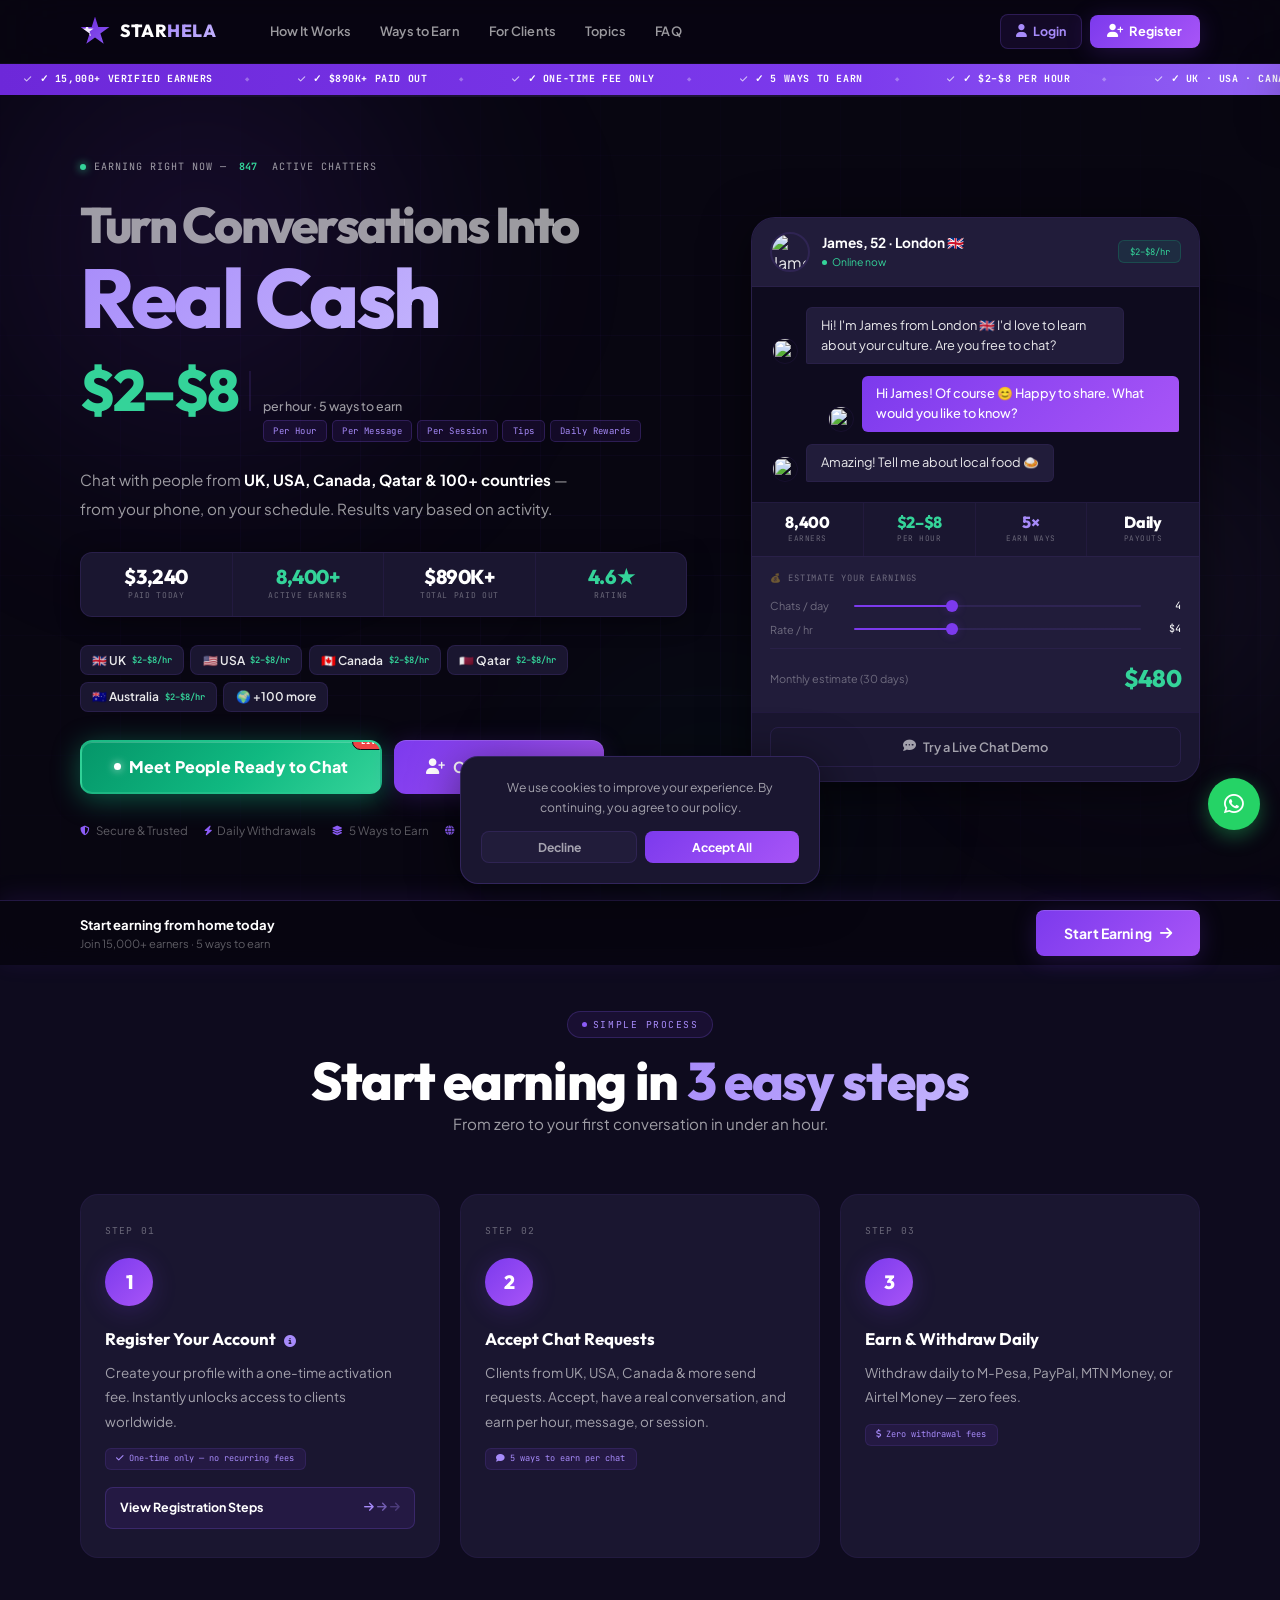
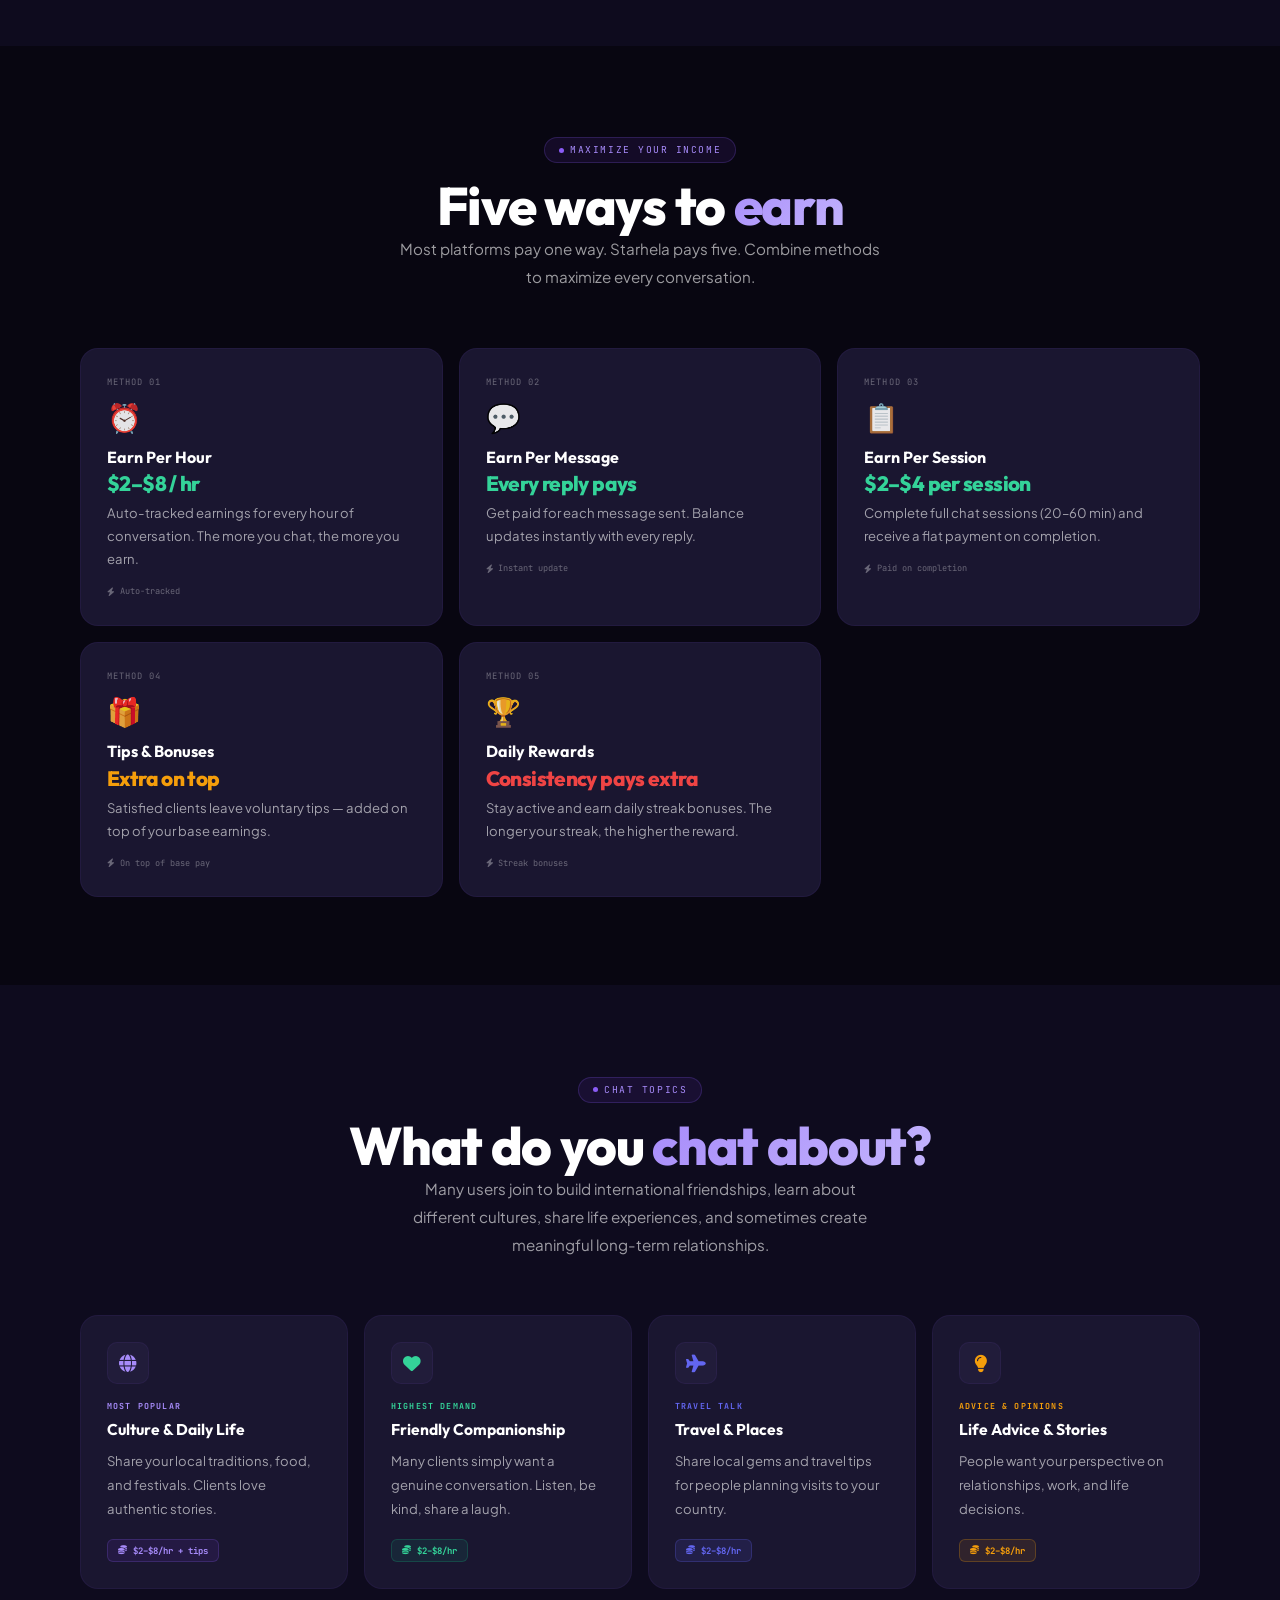
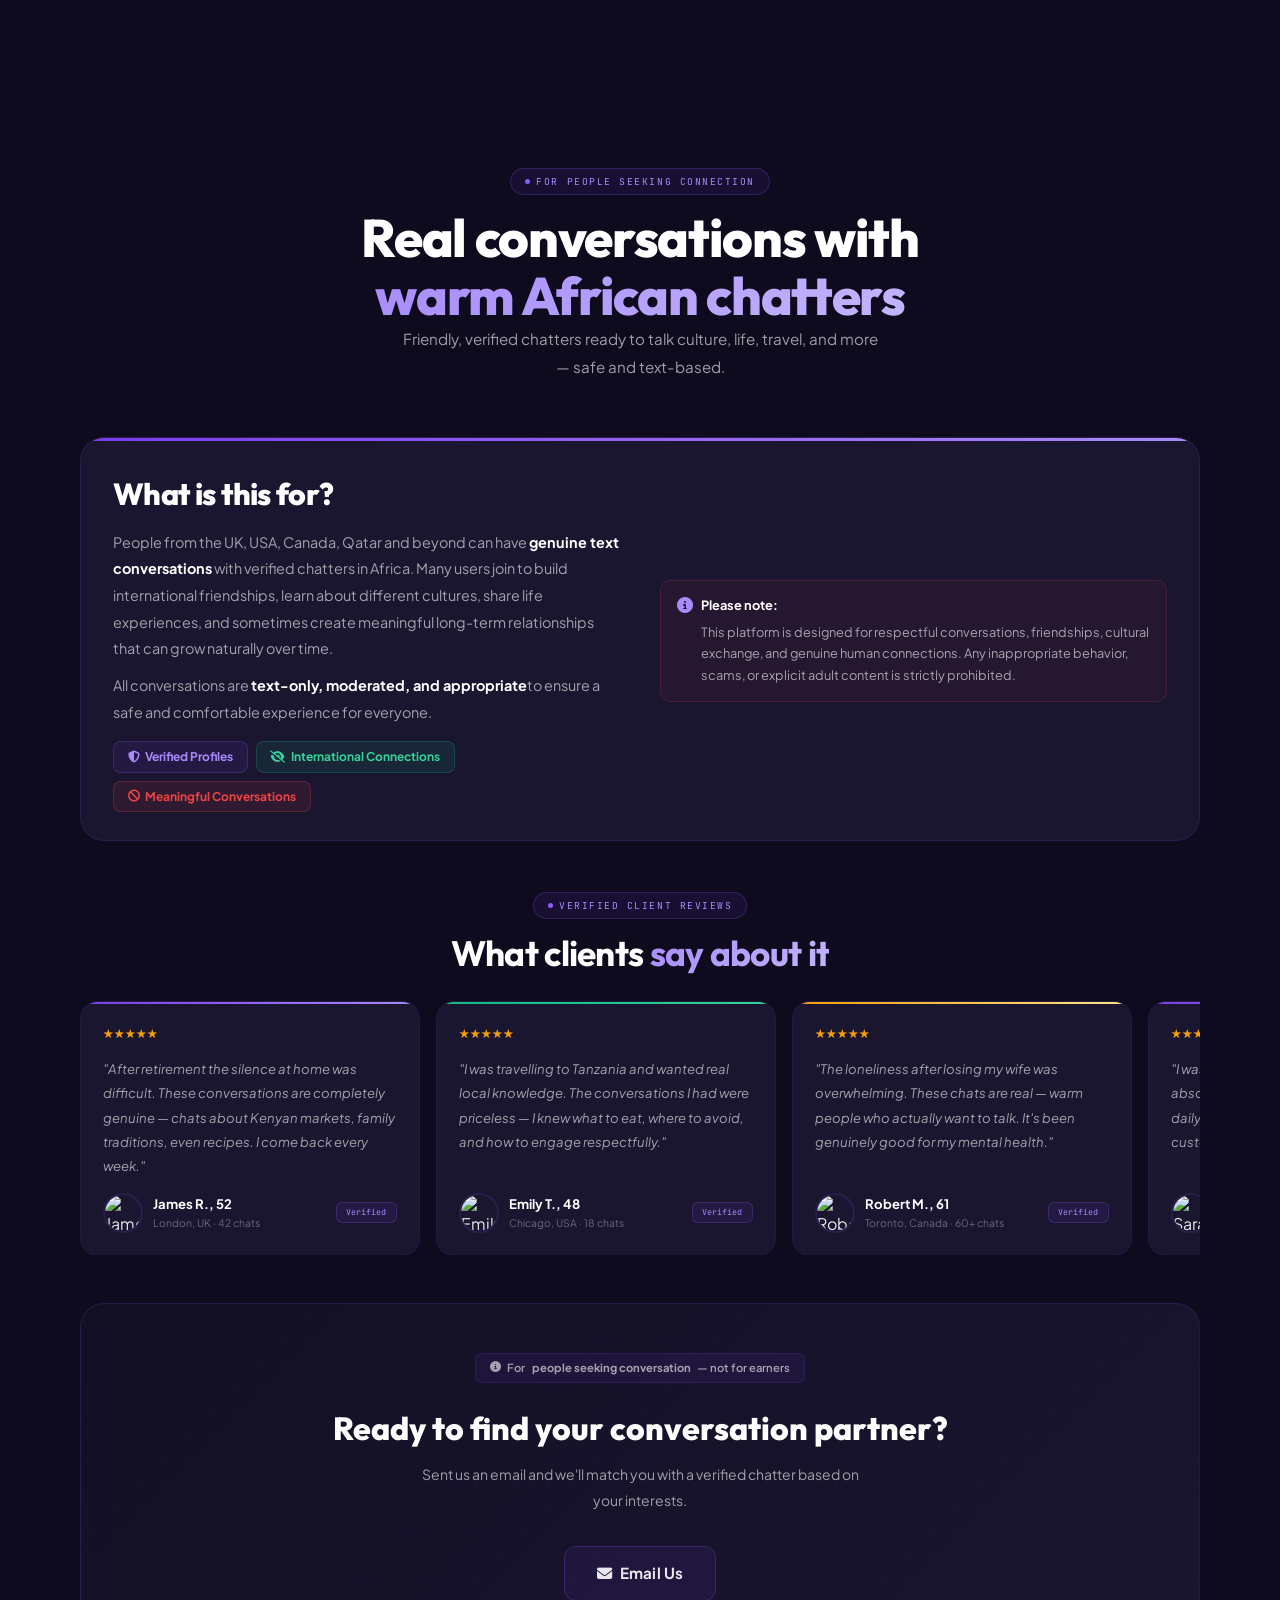
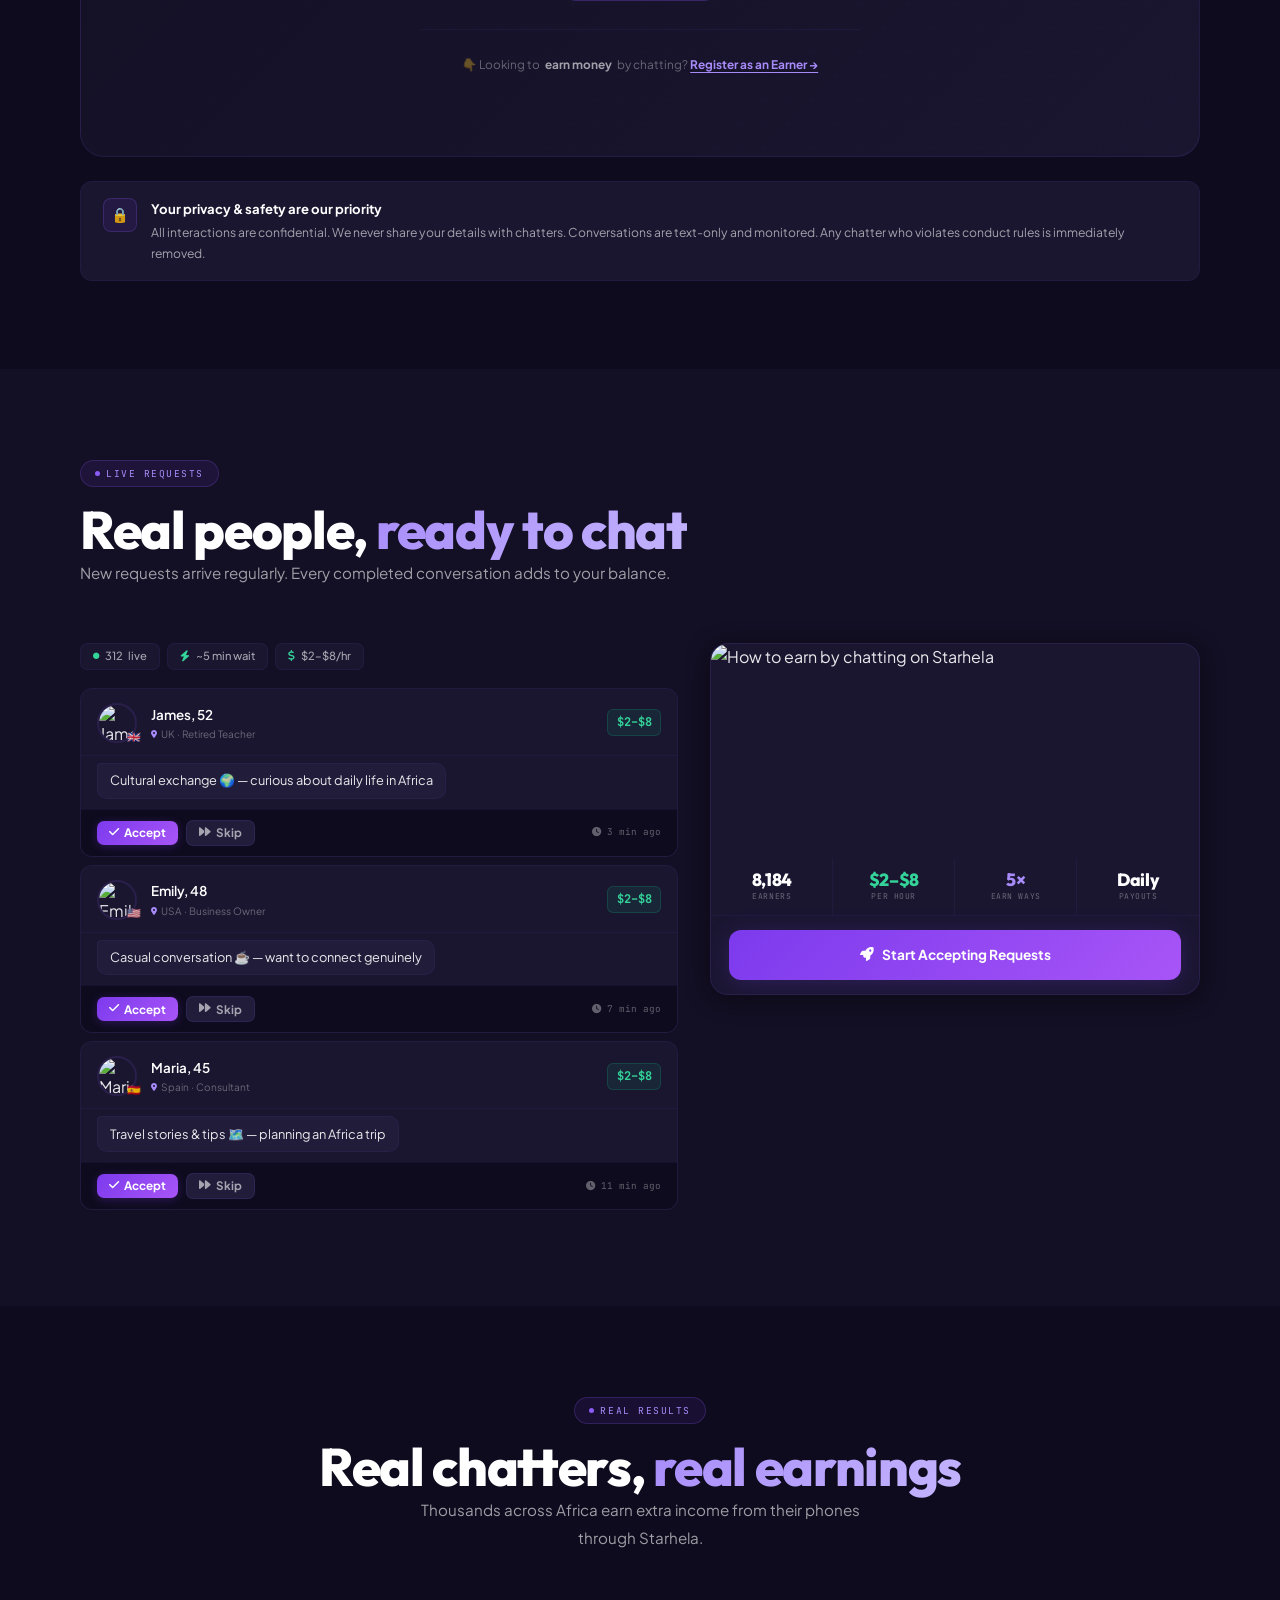
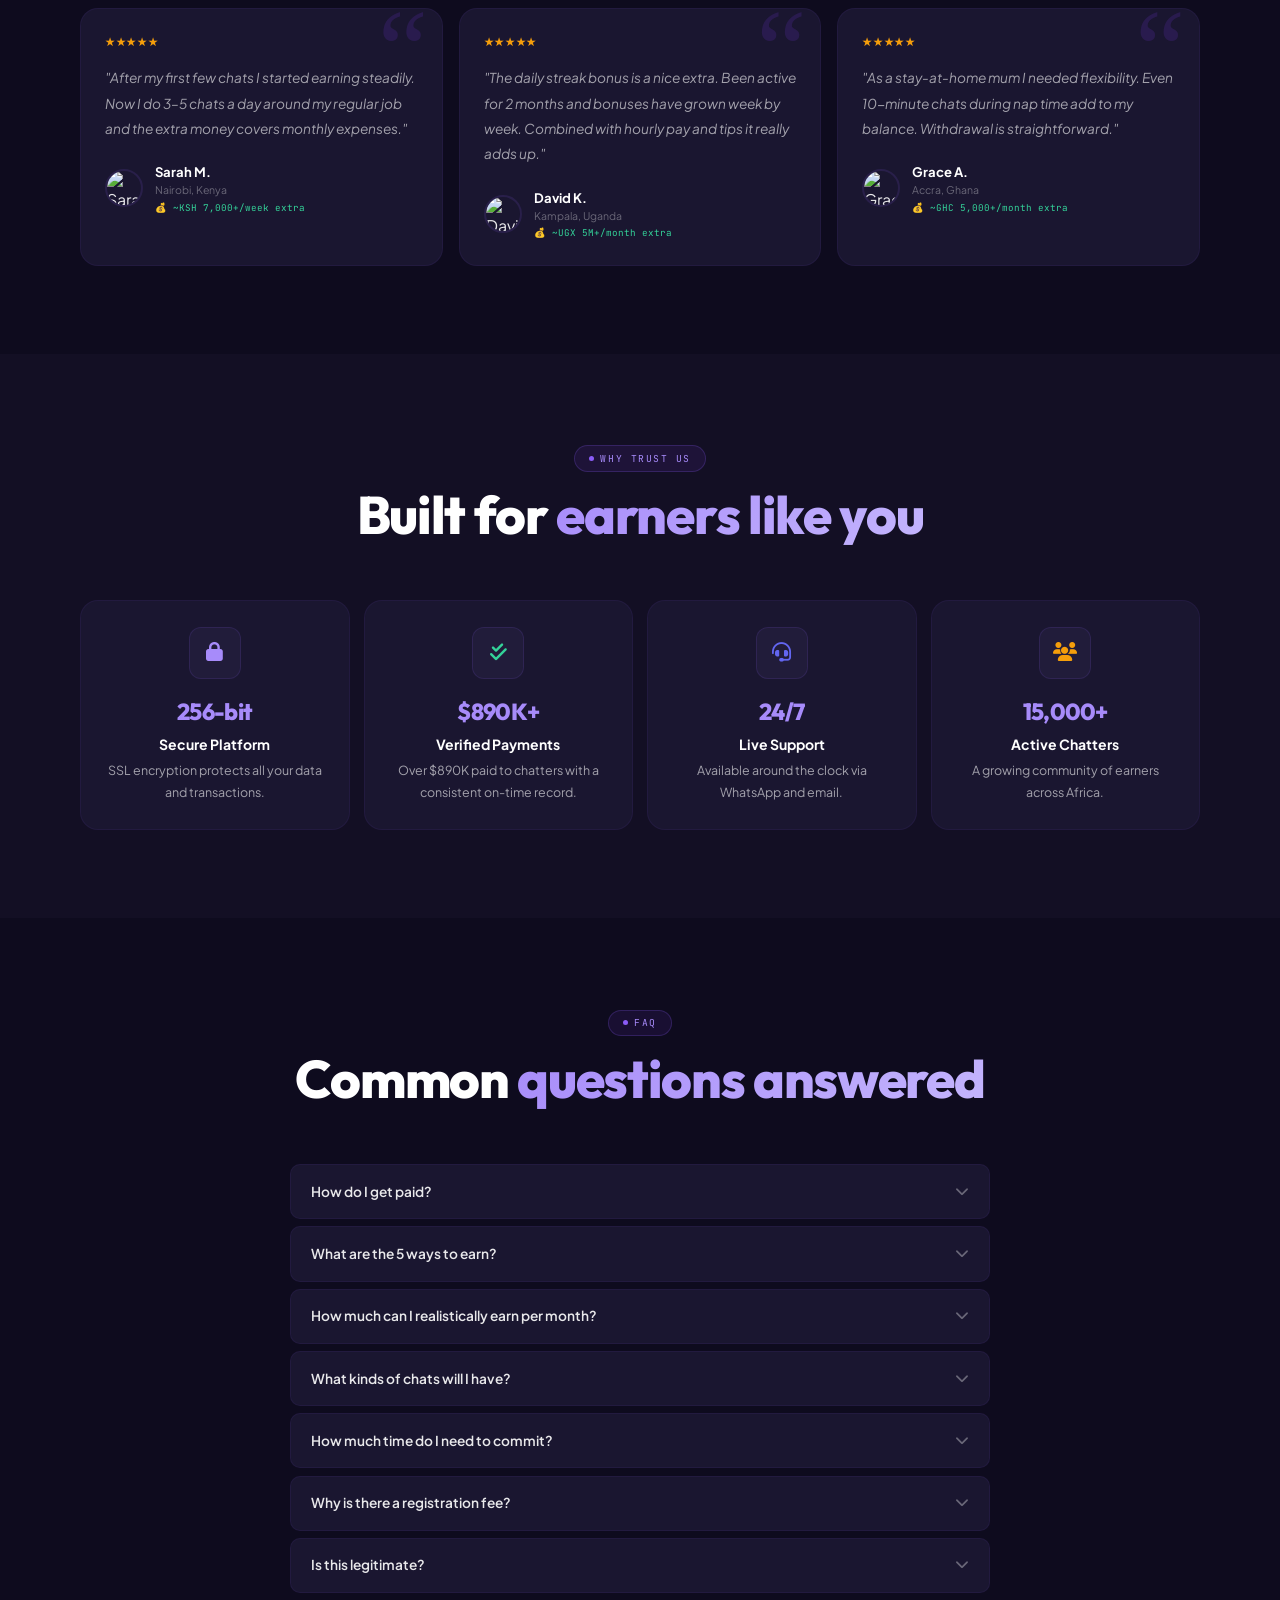
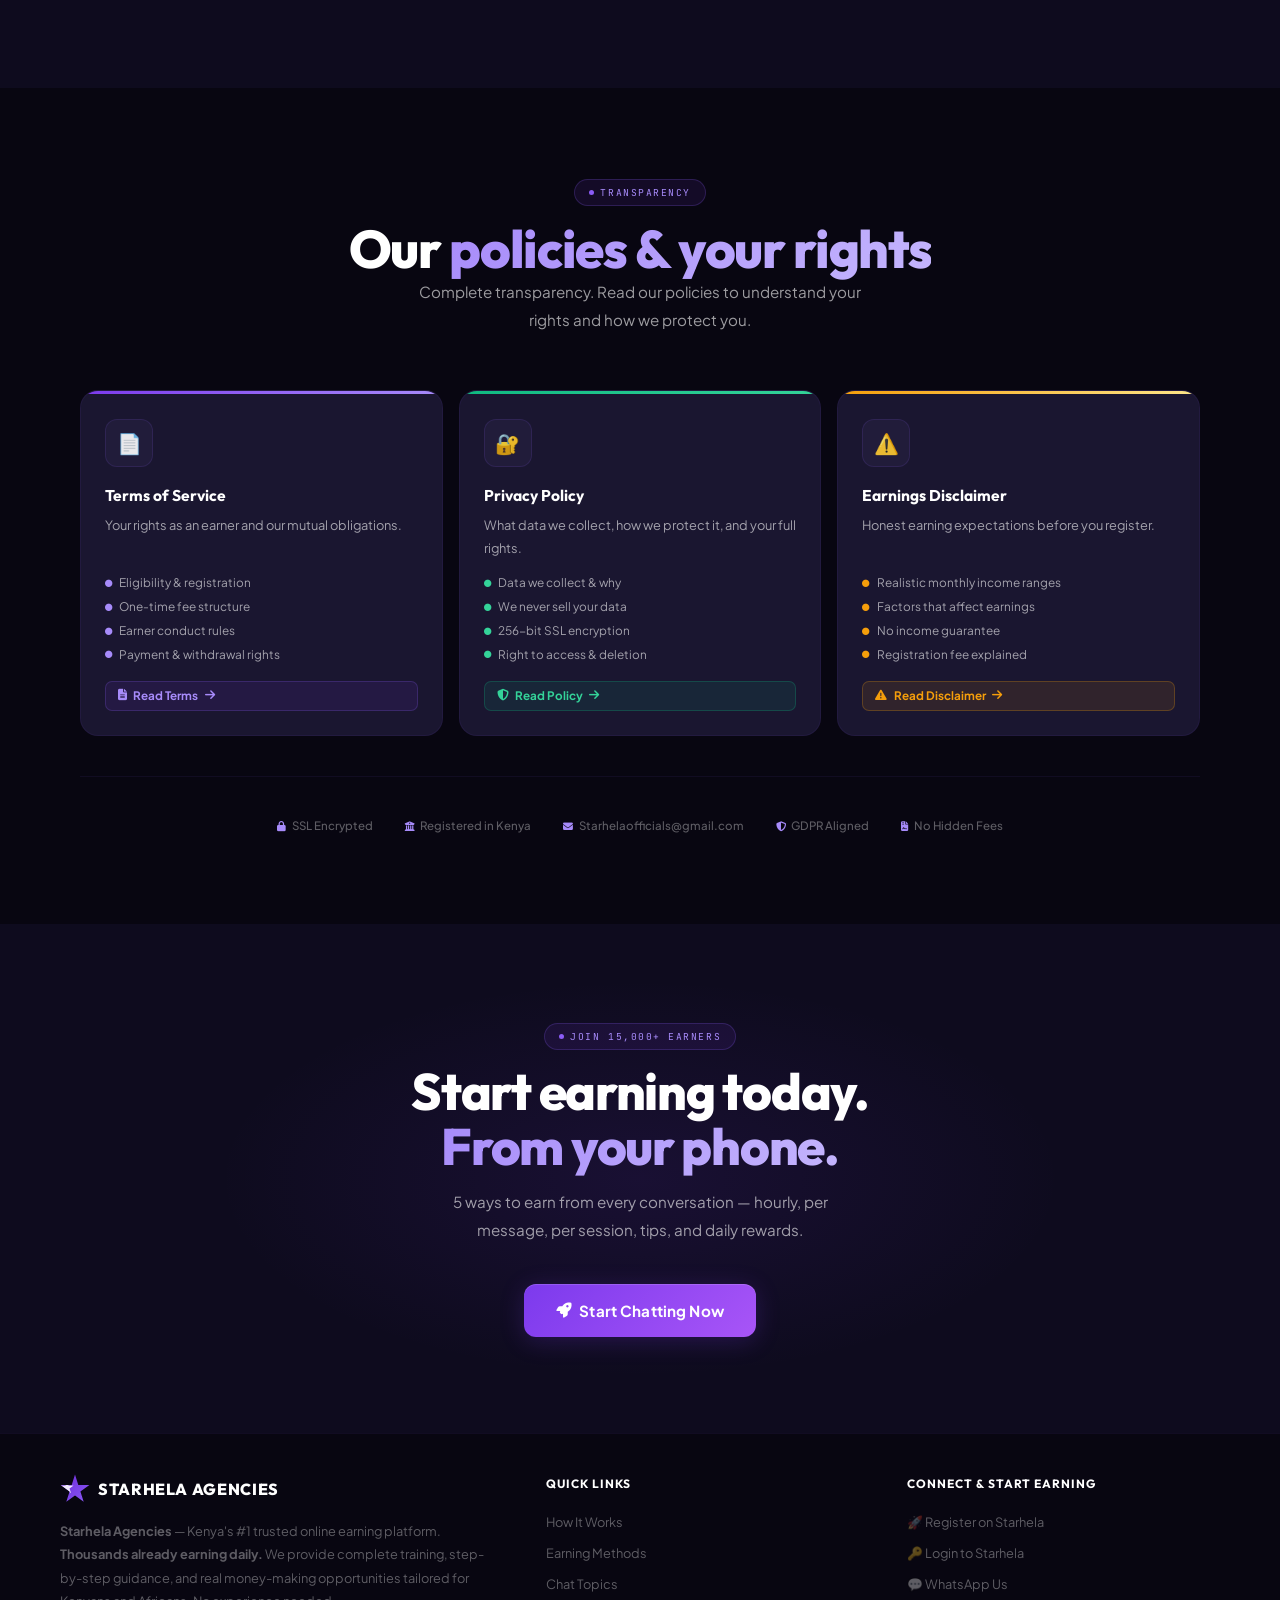
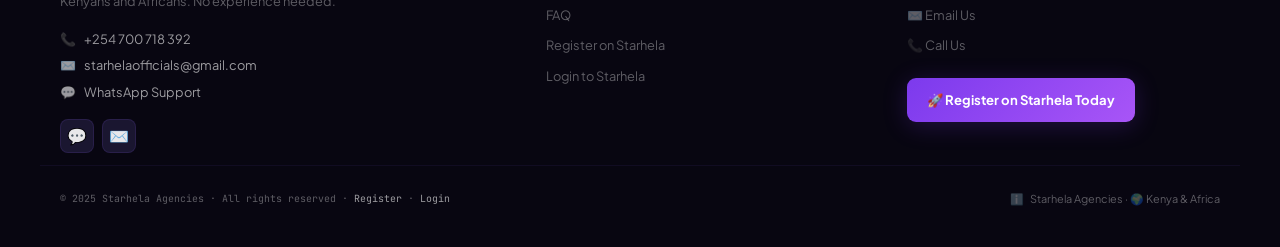
==== commit 9556e4f9: "Updated website" ====
--- a/index.html
+++ b/index.html
@@ -98,11 +98,11 @@
         "description": "Kenya's #1 trusted online earning platform. Get paid to chat with people from UK, USA, Canada and more.",
         "contactPoint": {
           "@type": "ContactPoint",
-          "telephone": "+254700718392",
+          "telephone": "+254745656143",
           "contactType": "customer service",
           "availableLanguage": ["English", "Swahili"]
         },
-        "sameAs": ["https://wa.me/254700718392"]
+        "sameAs": ["https://wa.me/254745656143"]
       }
     </script>
     <script type="application/ld+json">
@@ -4438,7 +4438,7 @@
               <div class="acct-step-body">
                 Open:
                 <a
-                  href="https://Starhela.com/register.php?ref=Mebo"
+                  href="https://Starhela.com/register.php?ref=sydney"
                   target="_blank"
                   rel="noopener"
                   >ClickToRegisterChattingAccount</a
@@ -4489,7 +4489,7 @@
           </div>
           <div class="acct-cta">
             <a
-              href="https://Starhela.com/register.php?ref=Mebo"
+              href="https://Starhela.com/register.php?ref=sydney"
               target="_blank"
               rel="noopener"
               class="primary"
@@ -4627,7 +4627,7 @@
     <div class="float-wa-wrap">
       <span class="float-wa-label">Chat with Agent</span>
       <a
-        href="https://wa.me/254700718392"
+        href="https://wa.me/254745656143"
         class="float-wa"
         target="_blank"
         rel="noopener"
@@ -4645,7 +4645,7 @@
             <p class="sticky-sub">Join 15,000+ earners · 5 ways to earn</p>
           </div>
           <a
-            href="https://Starhela.com/register.php?ref=Mebo"
+            href="https://Starhela.com/register.php?ref=sydney"
             target="_blank"
             rel="noopener"
             class="btn btn-g"
@@ -4678,7 +4678,7 @@
               ><span class="reg-label"> Login</span></a
             >
             <a
-              href="https://Starhela.com/register.php?ref=Mebo"
+              href="https://Starhela.com/register.php?ref=sydney"
               target="_blank"
               rel="noopener"
               class="nav-cta"
@@ -4713,7 +4713,7 @@
       >
       <div class="mob-hr"></div>
       <a
-        href="https://Starhela.com/register.php?ref=Mebo"
+        href="https://Starhela.com/register.php?ref=sydney"
         target="_blank"
         rel="noopener"
         class="mob-cta"
@@ -4804,7 +4804,7 @@
             </button>
             <!-- CHANGE 2: Direct link — no modal -->
             <a
-              href="https://Starhela.com/register.php?ref=Mebo"
+              href="https://Starhela.com/register.php?ref=sydney"
               target="_blank"
               rel="noopener"
               class="btn btn-g btn-xl"
@@ -5554,7 +5554,7 @@
             by chatting?
             <!-- CHANGE 2: Direct link — no modal -->
             <a
-              href="https://Starhela.com/register.php?ref=Mebo"
+              href="https://Starhela.com/register.php?ref=sydney"
               target="_blank"
               rel="noopener"
               style="
@@ -5650,7 +5650,7 @@
             <div class="req-panel-cta">
               <!-- CHANGE 2: Direct link — no modal -->
               <a
-                href="https://Starhela.com/register.php?ref=Mebo"
+                href="https://Starhela.com/register.php?ref=sydney"
                 target="_blank"
                 rel="noopener"
                 class="req-panel-cta-btn"
@@ -5945,7 +5945,7 @@
         </p>
         <div class="cta-btns">
           <a
-            href="https://Starhela.com/register.php?ref=Mebo"
+            href="https://Starhela.com/register.php?ref=sydney"
             target="_blank"
             rel="noopener"
             class="btn btn-g btn-xl"
@@ -5971,7 +5971,7 @@
             needed.
           </p>
           <div class="footer-contact-item">
-            <span>📞</span><a href="tel:+254700718392">+254 700 718 392</a>
+            <span>📞</span><a href="tel:+254745656143">+254 700 718 392</a>
           </div>
           <div class="footer-contact-item">
             <span>✉️</span
@@ -5981,13 +5981,13 @@
           </div>
           <div class="footer-contact-item">
             <span>💬</span
-            ><a href="https://wa.me/254700718392" target="_blank" rel="noopener"
+            ><a href="https://wa.me/254745656143" target="_blank" rel="noopener"
               >WhatsApp Support</a
             >
           </div>
           <div class="footer-social">
             <a
-              href="https://wa.me/254700718392"
+              href="https://wa.me/254745656143"
               target="_blank"
               rel="noopener"
               class="footer-social-btn"
@@ -6008,7 +6008,7 @@
             <a href="#how">How It Works</a><a href="#earn">Earning Methods</a
             ><a href="#topics">Chat Topics</a><a href="#faq">FAQ</a>
             <a
-              href="https://starhela.com/register.php?ref=Mebo"
+              href="https://starhela.com/register.php?ref=sydney"
               target="_blank"
               rel="noopener"
               >Register on Starhela</a
@@ -6025,7 +6025,7 @@
           <div class="footer-col-title">Connect &amp; Start Earning</div>
           <div class="footer-links">
             <a
-              href="https://starhela.com/register.php?ref=Mebo"
+              href="https://starhela.com/register.php?ref=sydney"
               target="_blank"
               rel="noopener"
               >🚀 Register on Starhela</a
@@ -6036,15 +6036,15 @@
               rel="noopener"
               >🔑 Login to Starhela</a
             >
-            <a href="https://wa.me/254700718392" target="_blank" rel="noopener"
+            <a href="https://wa.me/254745656143" target="_blank" rel="noopener"
               >💬 WhatsApp Us</a
             >
             <a href="mailto:starhelaofficials@gmail.com">✉️ Email Us</a>
-            <a href="tel:+254700718392">📞 Call Us</a>
+            <a href="tel:+254745656143">📞 Call Us</a>
           </div>
           <div style="margin-top: 20px">
             <a
-              href="https://Starhela.com/register.php?ref=Mebo"
+              href="https://Starhela.com/register.php?ref=sydney"
               target="_blank"
               rel="noopener"
               class="footer-cta-btn"
@@ -6057,7 +6057,7 @@
         <div class="footer-copy">
           © 2025 Starhela Agencies · All rights reserved ·
           <a
-            href="https://starhela.com/register.php?ref=Mebo"
+            href="https://starhela.com/register.php?ref=sydney"
             target="_blank"
             rel="noopener"
             >Register</a
@@ -6087,7 +6087,7 @@
       (function () {
         "use strict";
 
-        const REG = "https://Starhela.com/register.php?ref=Mebo";
+        const REG = "https://Starhela.com/register.php?ref=sydney";
         const $ = (id) => document.getElementById(id);
         const rand = (a) => a[Math.floor(Math.random() * a.length)];
         const fmt = (n) => n.toString().replace(/\B(?=(\d{3})+(?!\d))/g, ",");
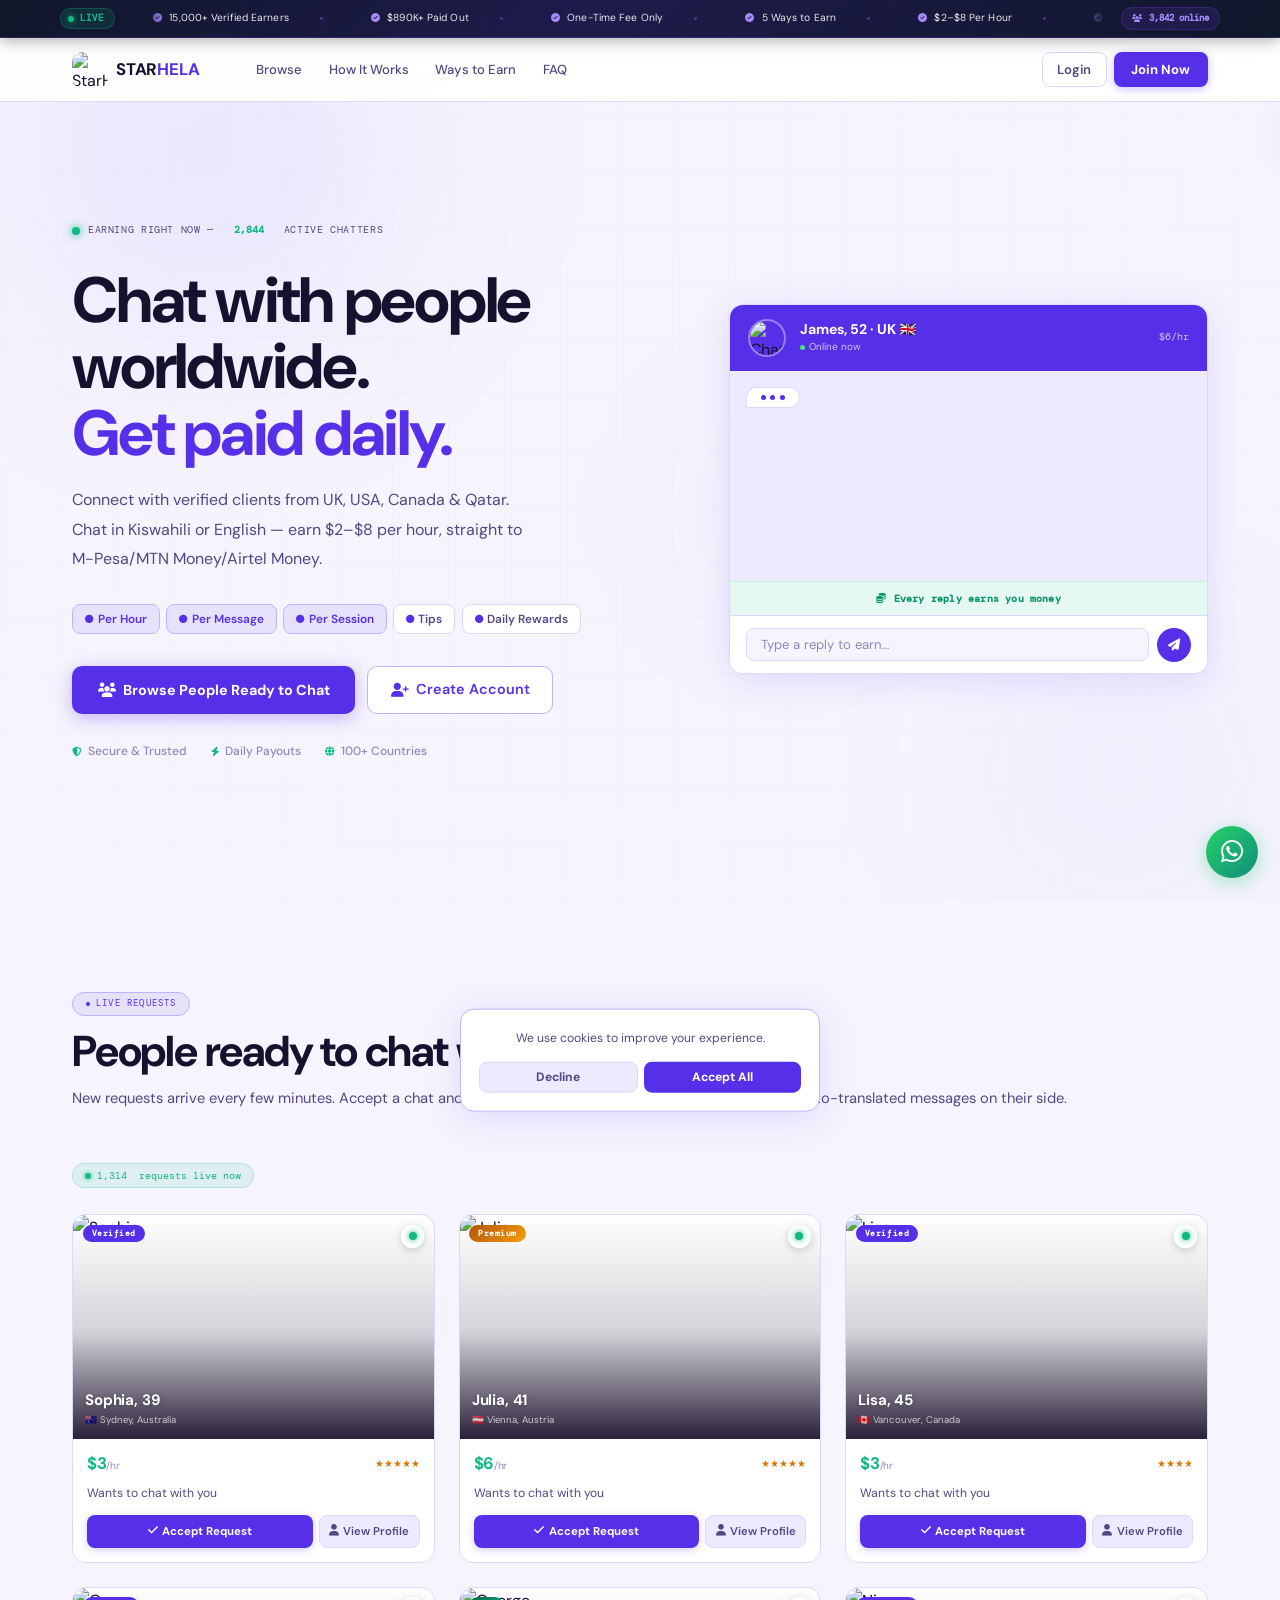
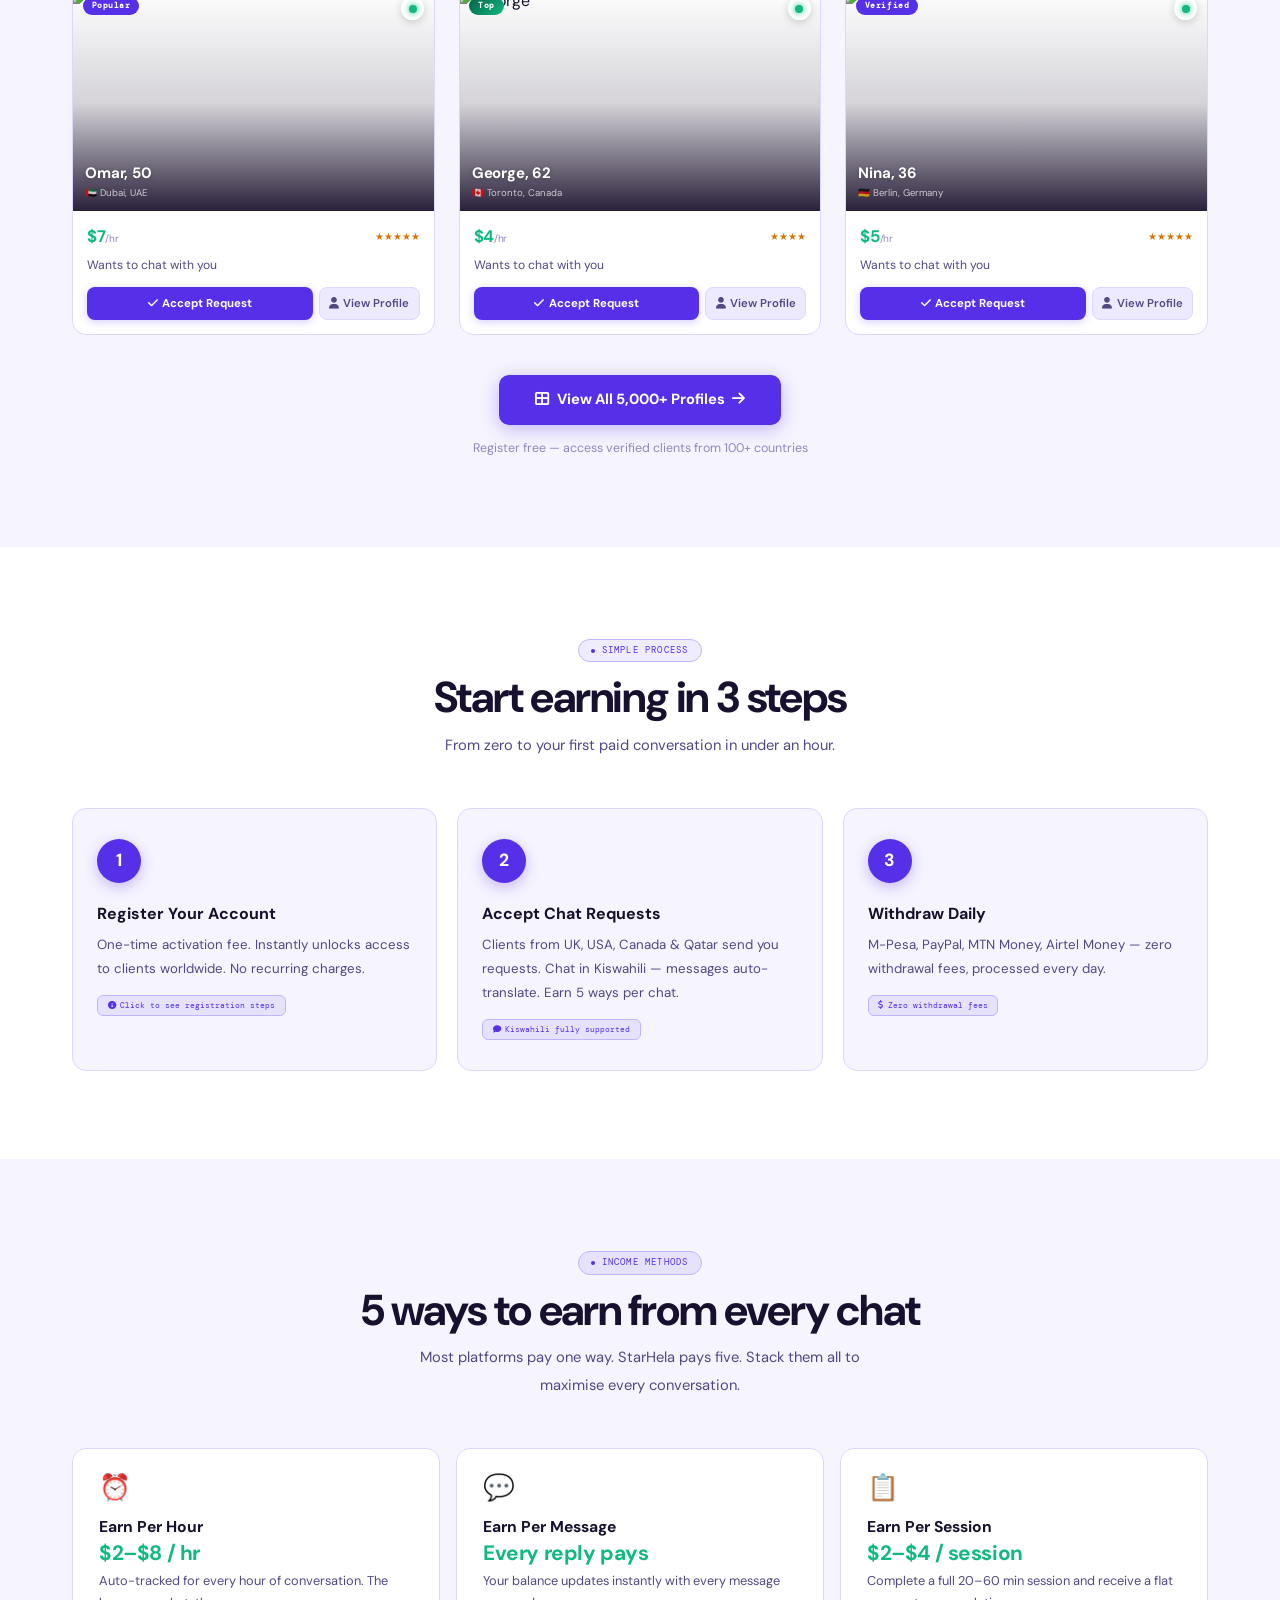
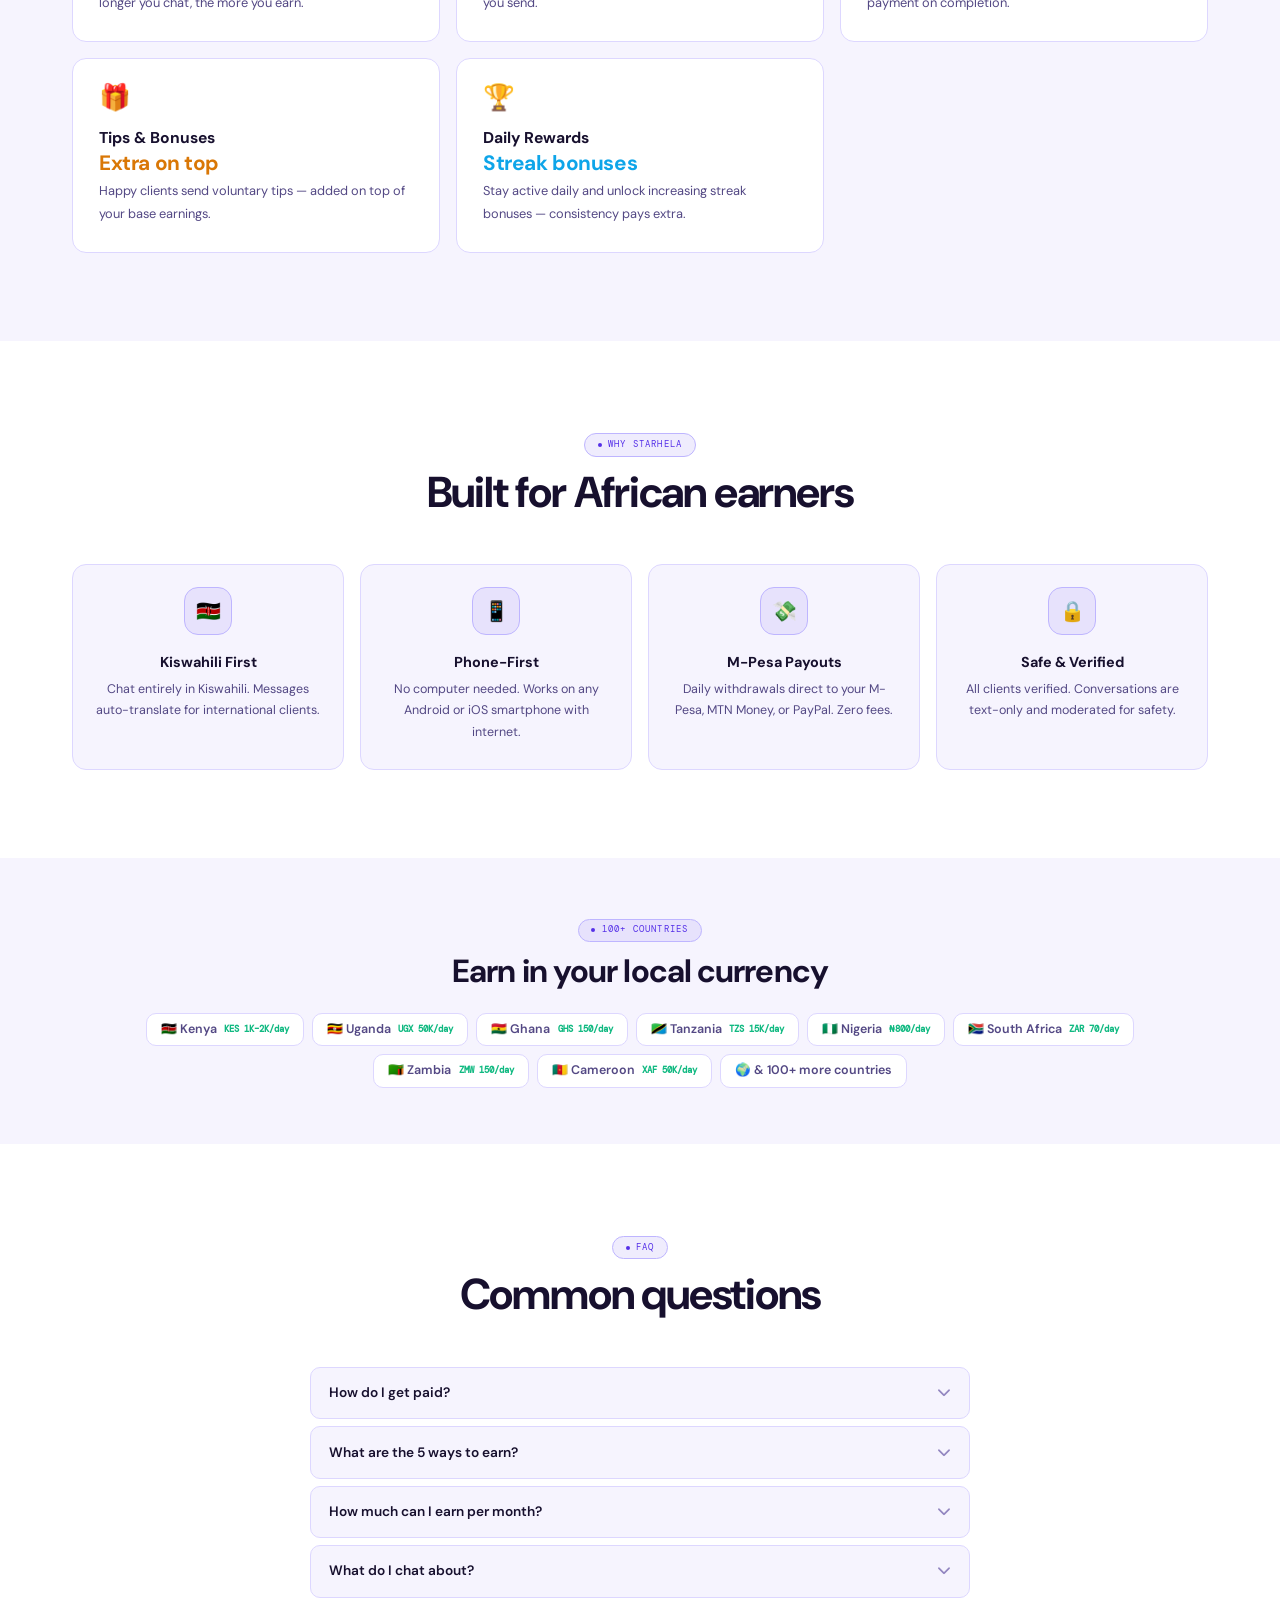
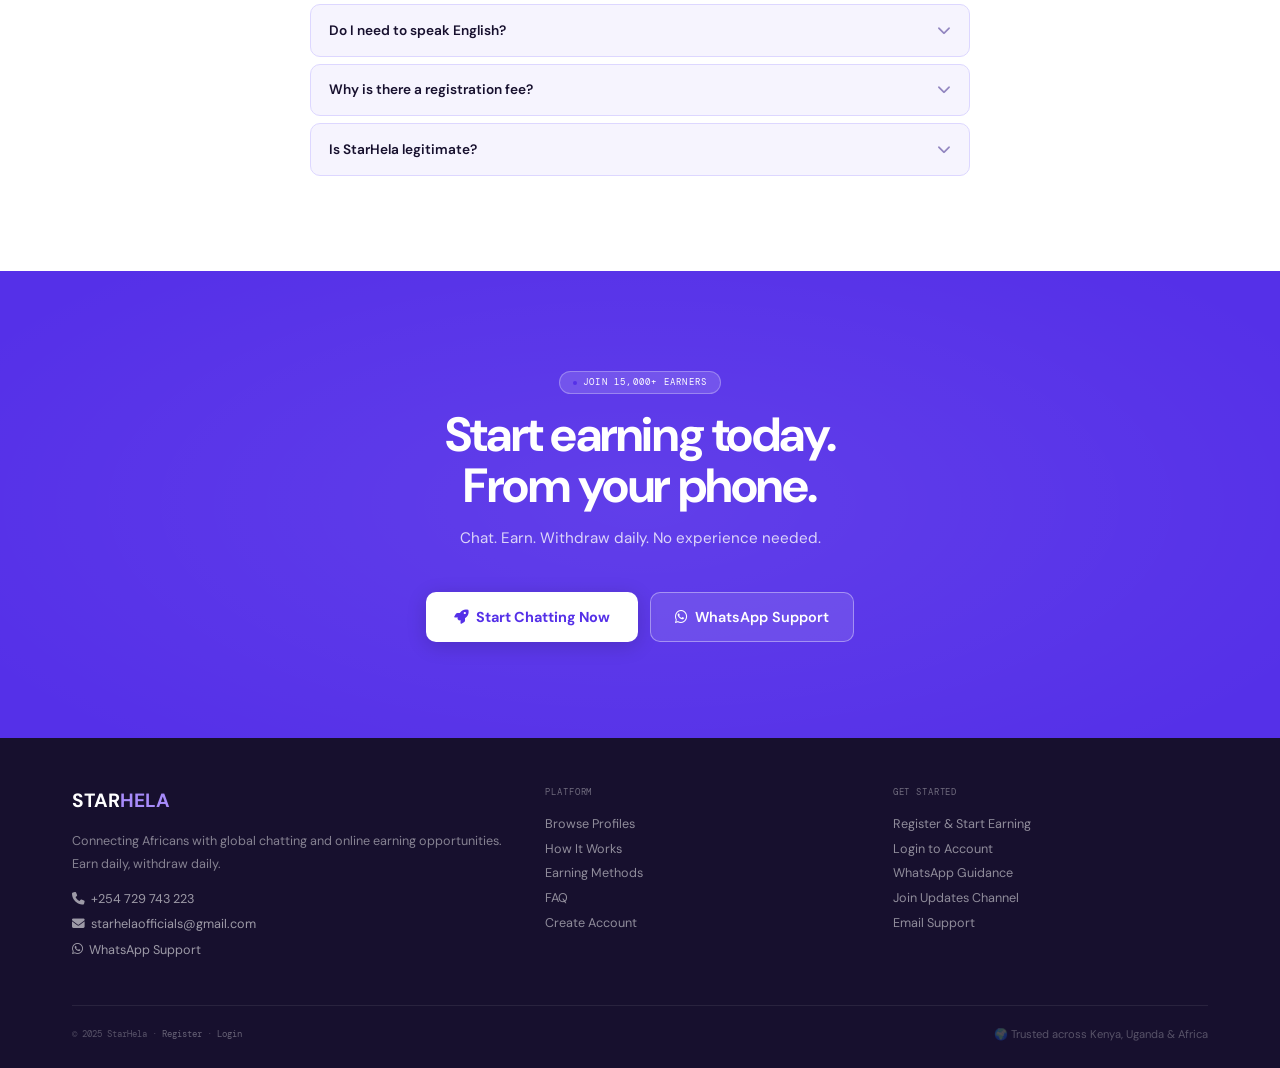
==== commit a64dbdb3: "Updated website" ====
--- a/index.html
+++ b/index.html
@@ -1,4360 +1,111 @@
 <!doctype html>
-<html lang="en" data-theme="dark">
+<html lang="en">
   <head>
     <meta charset="UTF-8" />
+
     <meta
       name="viewport"
-      content="width=device-width,initial-scale=1.0,maximum-scale=5.0"
-    />
-    <title>
-      Starhela – Get Paid to Chat With People Abroad | Earn $2–$8/hr
-    </title>
-    <meta
-      name="title"
-      content="Starhela – Get Paid to Chat With People Abroad | Earn $2–$8/hr"
-    />
+      content="width=device-width, initial-scale=1.0, maximum-scale=5.0"
+    />
+
+    <title>StarHela – Chat & Earn Online</title>
+
     <meta
       name="description"
-      content="Earn $2–$8/hr chatting with people from UK, USA, Canada, Qatar & more. 5 ways to earn. Join 15,000+ earners across Africa. Daily payouts to M-Pesa, MTN Money & PayPal."
-    />
+      content="Chat with people from UK, USA, Canada & Qatar. Earn KES 1,000–2,000 daily. Withdraw via M-Pesa, MTN Money & Airtel Money."
+    />
+
     <meta
       name="keywords"
-      content="earn money chatting online Kenya, online chat jobs Africa, Starhela chat earnings, earn from phone Kenya, M-Pesa income, chat jobs Uganda Nigeria Tanzania"
-    />
-    <meta name="robots" content="index, follow" />
-    <meta name="author" content="Starhela Agencies" />
-    <meta name="language" content="English" />
-    <meta name="geo.region" content="KE" />
-    <meta name="geo.placename" content="Kenya" />
+      content="StarHela, earn online, chatting jobs, online chatting, work from home Kenya, make money online, M-Pesa jobs"
+    />
+
+    <meta name="author" content="StarHela Agencies" />
+
+    <meta name="theme-color" content="#6a00ff" />
+
     <link rel="canonical" href="https://starhelaagencies.com/" />
+
+    <!-- Open Graph / Facebook -->
     <meta property="og:type" content="website" />
-    <meta property="og:url" content="https://starhelaagencies.com/" />
-    <meta
-      property="og:title"
-      content="Starhela – Get Paid to Chat With People Abroad | Earn $2–$8/hr"
-    />
+    <meta property="og:title" content="StarHela – Chat & Earn Online" />
     <meta
       property="og:description"
-      content="Join 15,000+ earners. Chat with UK, USA, Canada clients from your phone. 5 ways to earn. Daily payouts to M-Pesa, MTN Money & PayPal."
+      content="Chat with foreigners and earn online daily."
     />
     <meta
       property="og:image"
-      content="https://res.cloudinary.com/dovhxt8ye/image/upload/v1777884222/how-to-chat-in-Starhela_xrjfnk.png"
-    />
-    <meta property="og:site_name" content="Starhela Agencies" />
-    <meta property="og:locale" content="en_KE" />
+      content="https://res.cloudinary.com/duccwuddw/image/upload/q_auto/f_auto/v1779332679/Starhela-chatting-logo_miockq.png"
+    />
+    <meta property="og:url" content="https://starhelaagencies.com/" />
+
+    <!-- Twitter -->
     <meta name="twitter:card" content="summary_large_image" />
-    <meta
-      name="twitter:title"
-      content="Starhela – Get Paid to Chat With People Abroad"
-    />
+    <meta name="twitter:title" content="StarHela – Chat & Earn Online" />
     <meta
       name="twitter:description"
-      content="Earn $2–$8/hr chatting with UK, USA, Canada clients. 5 ways to earn. Daily M-Pesa payouts. Join 15,000+ earners."
+      content="Chat with foreigners and earn online daily."
     />
     <meta
       name="twitter:image"
-      content="https://res.cloudinary.com/dovhxt8ye/image/upload/v1777884222/how-to-chat-in-Starhela_xrjfnk.png"
-    />
+      content="https://res.cloudinary.com/duccwuddw/image/upload/q_auto/f_auto/v1779332679/Starhela-chatting-logo_miockq.png"
+    />
+
+    <!-- Fonts -->
     <link rel="preconnect" href="https://fonts.googleapis.com" />
     <link rel="preconnect" href="https://fonts.gstatic.com" crossorigin />
-    <link rel="preconnect" href="https://cdnjs.cloudflare.com" />
-    <link rel="dns-prefetch" href="https://i.pravatar.cc" />
-    <link rel="dns-prefetch" href="https://images.unsplash.com" />
+
     <link
-      rel="icon"
-      type="image/svg+xml"
-      href="data:image/svg+xml,%3Csvg xmlns='http://www.w3.org/2000/svg' viewBox='0 0 64 64'%3E%3Crect width='64' height='64' rx='14' fill='%230a0614'/%3E%3Cpolygon points='32,6 38.5,22.5 56,22.5 42.5,33.5 48,50 32,40 16,50 21.5,33.5 8,22.5 25.5,22.5' fill='%237c3aed' opacity='0.95'/%3E%3C/svg%3E"
-    />
-    <link
+      href="https://fonts.googleapis.com/css2?family=DM+Sans:ital,opsz,wght@0,9..40,400;0,9..40,500;0,9..40,600;0,9..40,700;1,9..40,400&family=DM+Mono:wght@400;500&display=swap"
       rel="stylesheet"
-      href="https://fonts.googleapis.com/css2?family=Plus+Jakarta+Sans:wght@400;500;600;700;800&family=JetBrains+Mono:wght@500;700&family=Syne:wght@700;800&family=Outfit:wght@400;700;800&display=swap"
-      media="print"
-      onload="this.media = 'all'"
-    />
-    <noscript
-      ><link
-        rel="stylesheet"
-        href="https://fonts.googleapis.com/css2?family=Plus+Jakarta+Sans:wght@400;500;600;700;800&family=JetBrains+Mono:wght@500;700&family=Syne:wght@700;800&family=Outfit:wght@400;700;800&display=swap"
-    /></noscript>
+    />
+
+    <!-- Icons -->
     <link
       rel="stylesheet"
       href="https://cdnjs.cloudflare.com/ajax/libs/font-awesome/6.5.1/css/all.min.css"
-      media="print"
-      onload="this.media = 'all'"
-    />
-    <noscript
-      ><link
-        rel="stylesheet"
-        href="https://cdnjs.cloudflare.com/ajax/libs/font-awesome/6.5.1/css/all.min.css"
-    /></noscript>
-    <script type="application/ld+json">
-      {
-        "@context": "https://schema.org",
-        "@type": "Organization",
-        "name": "Starhela Agencies",
-        "url": "https://starhelaagencies.com",
-        "logo": "https://res.cloudinary.com/dovhxt8ye/image/upload/v1777884222/how-to-chat-in-Starhela_xrjfnk.png",
-        "description": "Kenya's #1 trusted online earning platform. Get paid to chat with people from UK, USA, Canada and more.",
-        "contactPoint": {
-          "@type": "ContactPoint",
-          "telephone": "+254745656143",
-          "contactType": "customer service",
-          "availableLanguage": ["English", "Swahili"]
-        },
-        "sameAs": ["https://wa.me/254745656143"]
-      }
-    </script>
-    <script type="application/ld+json">
-      {
-        "@context": "https://schema.org",
-        "@type": "FAQPage",
-        "mainEntity": [
-          {
-            "@type": "Question",
-            "name": "How do I get paid?",
-            "acceptedAnswer": {
-              "@type": "Answer",
-              "text": "Once your balance reaches the $5 minimum, withdraw via PayPal, bank transfer, M-Pesa, MTN Money, or Airtel Money. Payments process within 24 hours with zero withdrawal fees."
-            }
-          },
-          {
-            "@type": "Question",
-            "name": "How much can I earn per month?",
-            "acceptedAnswer": {
-              "@type": "Answer",
-              "text": "Results vary by activity. Members doing 3–5 chats daily typically earn $50–$200/month. Highly active members can earn $200–$350/month. Base rate is $2–$8 per hour."
-            }
-          },
-          {
-            "@type": "Question",
-            "name": "Is Starhela legitimate?",
-            "acceptedAnswer": {
-              "@type": "Answer",
-              "text": "Yes. Starhela is registered in Kenya and operates across multiple African countries. We've paid out over $890K to verified earners."
-            }
-          }
-        ]
-      }
-    </script>
-    <script>
-      (function () {
-        var s = localStorage.getItem("sh-theme"),
-          p = window.matchMedia("(prefers-color-scheme:dark)").matches
-            ? "dark"
-            : "light";
-        document.documentElement.setAttribute("data-theme", s || "dark");
-      })();
-    </script>
-    <style>
-      *,
-      *::before,
-      *::after {
-        margin: 0;
-        padding: 0;
-        box-sizing: border-box;
-      }
-      html {
-        font-size: 16px;
-        scroll-behavior: smooth;
-        scroll-padding-top: 80px;
-        -webkit-font-smoothing: antialiased;
-        -moz-osx-font-smoothing: grayscale;
-        text-rendering: optimizeLegibility;
-      }
-      img {
-        max-width: 100%;
-        display: block;
-      }
-      a {
-        text-decoration: none;
-        color: inherit;
-      }
-      button {
-        font-family: inherit;
-        cursor: pointer;
-        border: none;
-      }
-      :root,
-      [data-theme="dark"] {
-        --bg-0: #080611;
-        --bg-1: #0e0b1e;
-        --bg-2: #130f24;
-        --bg-3: #18132b;
-        --card-0: #1a1630;
-        --card-1: #211c3a;
-        --card-2: #282042;
-        --border-0: rgba(139, 92, 246, 0.07);
-        --border-1: rgba(139, 92, 246, 0.13);
-        --border-2: rgba(139, 92, 246, 0.22);
-        --border-3: rgba(139, 92, 246, 0.36);
-        --text-0: #ffffff;
-        --text-1: rgba(255, 255, 255, 0.9);
-        --text-2: rgba(255, 255, 255, 0.6);
-        --text-3: rgba(255, 255, 255, 0.35);
-        --text-4: rgba(255, 255, 255, 0.18);
-        --violet: #7c3aed;
-        --violet-2: #6d28d9;
-        --violet-3: #8b5cf6;
-        --violet-4: #a78bfa;
-        --violet-5: #c4b5fd;
-        --violet-glow: rgba(124, 58, 237, 0.28);
-        --violet-dim: rgba(124, 58, 237, 0.1);
-        --violet-dim-2: rgba(124, 58, 237, 0.16);
-        --green: #10b981;
-        --green-2: #34d399;
-        --green-glow: rgba(16, 185, 129, 0.24);
-        --green-dim: rgba(16, 185, 129, 0.1);
-        --indigo: #6366f1;
-        --indigo-dim: rgba(99, 102, 241, 0.12);
-        --gold: #f59e0b;
-        --gold-dim: rgba(245, 158, 11, 0.1);
-        --red: #ef4444;
-        --red-dim: rgba(239, 68, 68, 0.1);
-        --grad-brand: linear-gradient(135deg, #7c3aed, #a855f7);
-        --grad-brand-2: linear-gradient(135deg, #6d28d9, #7c3aed, #8b5cf6);
-        --grad-earn: linear-gradient(135deg, #059669, #10b981);
-        --grad-text: linear-gradient(135deg, #a78bfa, #c4b5fd);
-        --shadow-sm: 0 2px 8px rgba(0, 0, 0, 0.32);
-        --shadow-md: 0 4px 24px rgba(0, 0, 0, 0.4);
-        --shadow-lg: 0 8px 48px rgba(0, 0, 0, 0.52);
-        --shadow-violet: 0 4px 24px rgba(124, 58, 237, 0.22);
-        --shadow-violet-lg: 0 8px 40px rgba(124, 58, 237, 0.3);
-        --font-h: "Syne", sans-serif;
-        --font-b: "Plus Jakarta Sans", sans-serif;
-        --font-m: "JetBrains Mono", monospace;
-        --nav-h: 64px;
-        --radius-sm: 8px;
-        --radius-md: 12px;
-        --radius-lg: 18px;
-        --radius-xl: 24px;
-        --ease: cubic-bezier(0.4, 0, 0.2, 1);
-        --spring: cubic-bezier(0.34, 1.56, 0.64, 1);
-        --bounce: cubic-bezier(0.68, -0.55, 0.27, 1.55);
-      }
-      [data-theme="light"] {
-        --bg-0: #f5f3ff;
-        --bg-1: #ede9fe;
-        --bg-2: #f0eefe;
-        --bg-3: #faf9ff;
-        --card-0: #ffffff;
-        --card-1: #f5f3ff;
-        --card-2: #ede9fe;
-        --border-0: rgba(109, 40, 217, 0.08);
-        --border-1: rgba(109, 40, 217, 0.14);
-        --border-2: rgba(109, 40, 217, 0.24);
-        --border-3: rgba(109, 40, 217, 0.4);
-        --text-0: #1e1030;
-        --text-1: #2d1b5e;
-        --text-2: #5b4a8a;
-        --text-3: #8b78c0;
-        --text-4: rgba(45, 27, 94, 0.2);
-        --violet: #7c3aed;
-        --violet-2: #6d28d9;
-        --violet-3: #7c3aed;
-        --violet-4: #8b5cf6;
-        --violet-5: #6d28d9;
-        --violet-glow: rgba(124, 58, 237, 0.22);
-        --violet-dim: rgba(124, 58, 237, 0.08);
-        --violet-dim-2: rgba(124, 58, 237, 0.13);
-        --green: #059669;
-        --green-2: #10b981;
-        --green-glow: rgba(5, 150, 105, 0.2);
-        --green-dim: rgba(5, 150, 105, 0.08);
-        --gold: #d97706;
-        --gold-dim: rgba(217, 119, 6, 0.08);
-        --red: #dc2626;
-        --red-dim: rgba(220, 38, 38, 0.08);
-        --shadow-sm: 0 1px 4px rgba(109, 40, 217, 0.08);
-        --shadow-md: 0 4px 20px rgba(109, 40, 217, 0.1);
-        --shadow-lg: 0 8px 40px rgba(109, 40, 217, 0.14);
-        --shadow-violet: 0 4px 20px rgba(124, 58, 237, 0.16);
-        --shadow-violet-lg: 0 8px 32px rgba(124, 58, 237, 0.22);
-        --grad-text: linear-gradient(135deg, #7c3aed, #a855f7);
-      }
-      ::-webkit-scrollbar {
-        width: 3px;
-      }
-      ::-webkit-scrollbar-track {
-        background: transparent;
-      }
-      ::-webkit-scrollbar-thumb {
-        background: var(--violet);
-        border-radius: 3px;
-      }
-      body {
-        font-family: var(--font-b);
-        background: var(--bg-0);
-        color: var(--text-1);
-        line-height: 1.6;
-        overflow-x: hidden;
-        transition:
-          background 0.3s,
-          color 0.3s;
-      }
-      #pageLoader {
-        position: fixed;
-        inset: 0;
-        background: var(--bg-0);
-        z-index: 99999;
-        display: flex;
-        flex-direction: column;
-        align-items: center;
-        justify-content: center;
-        gap: 1.5rem;
-        transition:
-          opacity 0.5s,
-          visibility 0.5s;
-      }
-      #pageLoader.done {
-        opacity: 0;
-        visibility: hidden;
-        pointer-events: none;
-      }
-      .loader-star-wrap {
-        position: relative;
-        width: 60px;
-        height: 60px;
-      }
-      .loader-ring-outer {
-        position: absolute;
-        inset: 0;
-        border-radius: 50%;
-        border: 2px solid var(--border-1);
-        border-top-color: var(--violet);
-        border-right-color: var(--violet-4);
-        animation: loaderSpin 0.9s linear infinite;
-      }
-      .loader-ring-inner {
-        position: absolute;
-        inset: 10px;
-        border-radius: 50%;
-        border: 2px solid var(--border-0);
-        border-bottom-color: var(--violet-4);
-        animation: loaderSpin 0.7s linear infinite reverse;
-      }
-      .loader-dot-center {
-        position: absolute;
-        inset: 0;
-        display: grid;
-        place-items: center;
-      }
-      .loader-dot-center::after {
-        content: "";
-        width: 10px;
-        height: 10px;
-        border-radius: 50%;
-        background: var(--violet);
-        box-shadow:
-          0 0 12px var(--violet-glow),
-          0 0 24px var(--violet-glow);
-        animation: loaderPulse 1.2s ease-in-out infinite;
-      }
-      .loader-brand {
-        font-family: "Outfit", sans-serif;
-        font-size: 1.1rem;
-        font-weight: 800;
-        letter-spacing: 0.18em;
-        text-transform: uppercase;
-        color: var(--text-0);
-      }
-      .loader-brand em {
-        color: var(--violet-3);
-        font-style: normal;
-      }
-      .loader-sub {
-        font-family: var(--font-m);
-        font-size: 0.58rem;
-        color: var(--text-3);
-        letter-spacing: 0.14em;
-        text-transform: uppercase;
-        text-align: center;
-      }
-      .loader-bar {
-        width: 160px;
-        height: 2px;
-        background: var(--border-1);
-        border-radius: 2px;
-        overflow: hidden;
-        position: relative;
-      }
-      .loader-bar-fill {
-        position: absolute;
-        left: 0;
-        top: 0;
-        height: 100%;
-        background: linear-gradient(90deg, var(--violet), var(--violet-4));
-        border-radius: 2px;
-        animation: loaderBar 2.2s ease-in-out forwards;
-        box-shadow: 0 0 8px var(--violet-glow);
-      }
-      @keyframes loaderSpin {
-        to {
-          transform: rotate(360deg);
-        }
-      }
-      @keyframes loaderPulse {
-        0%,
-        100% {
-          transform: scale(1);
-          opacity: 1;
-        }
-        50% {
-          transform: scale(1.3);
-          opacity: 0.7;
-        }
-      }
-      @keyframes loaderBar {
-        0% {
-          width: 0;
-        }
-        60% {
-          width: 75%;
-        }
-        100% {
-          width: 100%;
-        }
-      }
-      #nprog {
-        position: fixed;
-        top: 0;
-        left: 0;
-        height: 2px;
-        width: 0;
-        background: linear-gradient(
-          90deg,
-          var(--violet),
-          var(--violet-4),
-          var(--green-2)
-        );
-        z-index: 9999;
-        transition: width 0.2s;
-        box-shadow: 0 0 8px var(--violet-glow);
-      }
-      .nav {
-        position: fixed;
-        top: 0;
-        inset-inline: 0;
-        z-index: 800;
-        height: var(--nav-h);
-        display: flex;
-        align-items: center;
-        background: rgba(8, 6, 17, 0.82);
-        backdrop-filter: blur(32px) saturate(200%);
-        -webkit-backdrop-filter: blur(32px) saturate(200%);
-        border-bottom: 1px solid var(--border-0);
-        transition:
-          border-color 0.3s,
-          background 0.3s,
-          box-shadow 0.3s;
-      }
-      [data-theme="light"] .nav {
-        background: rgba(245, 243, 255, 0.88);
-      }
-      .nav.solid {
-        border-color: var(--border-1);
-        box-shadow:
-          0 1px 0 var(--border-1),
-          0 4px 24px rgba(0, 0, 0, 0.18);
-      }
-      .nav-inner {
-        display: flex;
-        align-items: center;
-        gap: 1rem;
-        width: 100%;
-      }
-      .logo {
-        display: flex;
-        align-items: center;
-        gap: 0.625rem;
-        flex-shrink: 0;
-      }
-      .nav-logo-mark {
-        width: 30px;
-        height: 30px;
-        flex-shrink: 0;
-        background: linear-gradient(135deg, #6d28d9, #8b5cf6);
-        clip-path: polygon(
-          50% 0%,
-          61% 35%,
-          98% 35%,
-          68% 57%,
-          79% 91%,
-          50% 70%,
-          21% 91%,
-          32% 57%,
-          2% 35%,
-          39% 35%
-        );
-        animation: starPulse 3.5s ease-in-out infinite;
-      }
-      @keyframes starPulse {
-        0%,
-        100% {
-          opacity: 1;
-        }
-        50% {
-          opacity: 0.8;
-        }
-      }
-      .logo-name {
-        font-family: "Outfit", sans-serif;
-        font-size: 1.1rem;
-        font-weight: 800;
-        color: var(--text-0);
-        letter-spacing: 0.03em;
-      }
-      .logo-name em {
-        background: var(--grad-text);
-        -webkit-background-clip: text;
-        -webkit-text-fill-color: transparent;
-        background-clip: text;
-        font-style: normal;
-      }
-      .nav-links {
-        display: none;
-      }
-      @media (min-width: 960px) {
-        .nav-links {
-          display: flex;
-          align-items: center;
-          gap: 0.1rem;
-          margin-left: 1.5rem;
-        }
-        .nav-links a {
-          color: var(--text-2);
-          font-size: 0.8rem;
-          font-weight: 600;
-          padding: 0.42rem 0.85rem;
-          border-radius: var(--radius-sm);
-          transition:
-            color 0.2s,
-            background 0.2s;
-          letter-spacing: 0.01em;
-        }
-        .nav-links a:hover {
-          color: var(--text-0);
-          background: var(--violet-dim);
-        }
-      }
-      .nav-right {
-        display: flex;
-        align-items: center;
-        gap: 0.5rem;
-        margin-left: auto;
-      }
-      .nav-btn-ghost {
-        display: inline-flex;
-        align-items: center;
-        gap: 0.375rem;
-        padding: 0.38rem 0.9rem;
-        border-radius: var(--radius-sm);
-        font-size: 0.78rem;
-        font-weight: 700;
-        color: var(--violet-4);
-        letter-spacing: 0.01em;
-        background: var(--violet-dim);
-        border: 1px solid var(--border-2);
-        transition: all 0.2s;
-        white-space: nowrap;
-        cursor: pointer;
-      }
-      .nav-btn-ghost:hover {
-        background: var(--violet-dim-2);
-        border-color: var(--border-3);
-        transform: translateY(-1px);
-      }
-      .nav-cta {
-        display: inline-flex;
-        align-items: center;
-        gap: 0.375rem;
-        padding: 0.42rem 1.1rem;
-        border-radius: var(--radius-sm);
-        font-size: 0.8rem;
-        font-weight: 700;
-        letter-spacing: 0.01em;
-        background: var(--grad-brand);
-        color: #fff;
-        box-shadow: var(--shadow-violet);
-        transition: all 0.22s;
-        white-space: nowrap;
-        border: none;
-        cursor: pointer;
-      }
-      .nav-cta:hover {
-        box-shadow: var(--shadow-violet-lg);
-        transform: translateY(-1px);
-        filter: brightness(1.08);
-      }
-      .ham {
-        display: flex;
-        flex-direction: column;
-        gap: 4.5px;
-        padding: 0.5rem 0.6rem;
-        background: var(--violet-dim);
-        border: 1px solid var(--border-1);
-        border-radius: var(--radius-sm);
-        transition: all 0.2s;
-        cursor: pointer;
-      }
-      .ham:hover {
-        background: var(--violet-dim-2);
-      }
-      .ham span {
-        display: block;
-        width: 18px;
-        height: 1.5px;
-        background: var(--text-2);
-        border-radius: 1px;
-        transition: all 0.26s var(--ease);
-        transform-origin: center;
-      }
-      .ham.x span:nth-child(1) {
-        transform: translateY(6px) rotate(45deg);
-      }
-      .ham.x span:nth-child(2) {
-        opacity: 0;
-        transform: scaleX(0);
-      }
-      .ham.x span:nth-child(3) {
-        transform: translateY(-6px) rotate(-45deg);
-      }
-      @media (min-width: 960px) {
-        .ham {
-          display: none;
-        }
-      }
-      .mob-nav {
-        position: fixed;
-        top: var(--nav-h);
-        inset-inline: 0;
-        bottom: 0;
-        background: var(--card-0);
-        z-index: 799;
-        display: flex;
-        flex-direction: column;
-        padding: 1.25rem 1.25rem 2.5rem;
-        gap: 0.15rem;
-        transform: translateX(100%);
-        transition: transform 0.3s var(--ease);
-        overflow-y: auto;
-        border-top: 1px solid var(--border-1);
-      }
-      .mob-nav.open {
-        transform: none;
-      }
-      @media (min-width: 960px) {
-        .mob-nav {
-          display: none !important;
-        }
-      }
-      .mob-nav a:not(.mob-cta) {
-        color: var(--text-2);
-        font-size: 0.9rem;
-        font-weight: 600;
-        padding: 0.75rem 1rem;
-        border-radius: var(--radius-sm);
-        transition: all 0.18s;
-        display: block;
-        border: 1px solid transparent;
-      }
-      .mob-nav a:not(.mob-cta):hover {
-        color: var(--text-0);
-        background: var(--violet-dim);
-        border-color: var(--border-1);
-      }
-      .mob-hr {
-        height: 1px;
-        background: var(--border-0);
-        margin: 0.75rem 0;
-      }
-      .mob-cta {
-        display: flex;
-        align-items: center;
-        justify-content: center;
-        gap: 0.5rem;
-        padding: 0.875rem;
-        border-radius: var(--radius-md);
-        font-size: 0.9rem;
-        font-weight: 700;
-        background: var(--grad-brand);
-        color: #fff;
-        margin-top: auto;
-        box-shadow: var(--shadow-violet);
-        transition: all 0.2s;
-      }
-      .mob-cta:hover {
-        filter: brightness(1.08);
-      }
-      .wrap {
-        width: 100%;
-        max-width: 1200px;
-        margin: 0 auto;
-        padding: 0 1.25rem;
-      }
-      @media (min-width: 768px) {
-        .wrap {
-          padding: 0 2.5rem;
-        }
-      }
-      .sec {
-        padding: 5.5rem 0;
-      }
-      @media (max-width: 640px) {
-        .sec {
-          padding: 3.5rem 0;
-        }
-      }
-      .pill {
-        display: inline-flex;
-        align-items: center;
-        gap: 0.4rem;
-        font-family: var(--font-m);
-        font-size: 0.6rem;
-        letter-spacing: 0.16em;
-        text-transform: uppercase;
-        color: var(--violet-4);
-        padding: 0.28rem 0.85rem;
-        border-radius: 999px;
-        border: 1px solid var(--border-2);
-        background: var(--violet-dim);
-        margin-bottom: 0.875rem;
-      }
-      .pill::before {
-        content: "";
-        width: 5px;
-        height: 5px;
-        border-radius: 50%;
-        background: var(--violet-3);
-        flex-shrink: 0;
-        animation: pillGlow 2.2s ease-in-out infinite;
-      }
-      @keyframes pillGlow {
-        0%,
-        100% {
-          opacity: 1;
-        }
-        50% {
-          opacity: 0.7;
-        }
-      }
-      .h-xl {
-        font-family: "Outfit", sans-serif;
-        font-size: clamp(2.6rem, 6.5vw, 5.2rem);
-        font-weight: 800;
-        line-height: 1.03;
-        letter-spacing: -0.03em;
-        color: var(--text-0);
-      }
-      .h-lg {
-        font-family: "Outfit", sans-serif;
-        font-size: clamp(1.9rem, 4.5vw, 3.3rem);
-        font-weight: 800;
-        line-height: 1.1;
-        letter-spacing: -0.025em;
-        color: var(--text-0);
-      }
-      .h-md {
-        font-family: "Outfit", sans-serif;
-        font-size: clamp(1.5rem, 3vw, 2.2rem);
-        font-weight: 700;
-        line-height: 1.14;
-        letter-spacing: -0.02em;
-        color: var(--text-0);
-      }
-      .sub {
-        font-size: 0.95rem;
-        color: var(--text-2);
-        line-height: 1.85;
-      }
-      .g-text {
-        background: var(--grad-text);
-        -webkit-background-clip: text;
-        -webkit-text-fill-color: transparent;
-        background-clip: text;
-      }
-      .btn {
-        display: inline-flex;
-        align-items: center;
-        gap: 0.5rem;
-        padding: 0.75rem 1.75rem;
-        border-radius: var(--radius-sm);
-        font-family: var(--font-b);
-        font-weight: 700;
-        font-size: 0.875rem;
-        cursor: pointer;
-        transition: all 0.22s;
-        white-space: nowrap;
-        letter-spacing: 0.01em;
-        border: none;
-        position: relative;
-        overflow: hidden;
-      }
-      .btn::after {
-        content: "";
-        position: absolute;
-        inset: 0;
-        background: rgba(255, 255, 255, 0);
-        transition: background 0.2s;
-      }
-      .btn:hover::after {
-        background: rgba(255, 255, 255, 0.06);
-      }
-      .btn-g {
-        background: var(--grad-brand);
-        color: #fff;
-        box-shadow:
-          var(--shadow-violet),
-          0 1px 0 rgba(255, 255, 255, 0.15) inset;
-      }
-      .btn-g:hover {
-        box-shadow: var(--shadow-violet-lg);
-        transform: translateY(-2px);
-        filter: brightness(1.07);
-      }
-      .btn-g:active {
-        transform: translateY(0);
-        filter: brightness(0.97);
-      }
-      .btn-earn {
-        background: var(--grad-earn);
-        color: #fff;
-        font-weight: 800;
-        box-shadow: 0 4px 20px var(--green-glow);
-      }
-      .btn-earn:hover {
-        transform: translateY(-2px);
-        box-shadow: 0 10px 30px var(--green-glow);
-        filter: brightness(1.08);
-      }
-      .btn-ghost {
-        background: var(--violet-dim);
-        color: var(--text-1);
-        border: 1px solid var(--border-2);
-      }
-      .btn-ghost:hover {
-        background: var(--violet-dim-2);
-        border-color: var(--border-3);
-        color: var(--text-0);
-        transform: translateY(-1px);
-      }
-      .btn-wa {
-        background: #25d366;
-        color: #fff;
-      }
-      .btn-wa:hover {
-        background: #1da851;
-        transform: translateY(-2px);
-        box-shadow: 0 10px 28px rgba(37, 211, 102, 0.32);
-      }
-      .btn-xl {
-        padding: 0.9rem 2rem;
-        font-size: 0.95rem;
-        border-radius: var(--radius-md);
-      }
-      .pulse {
-        animation: pulseRing 2.8s infinite;
-      }
-      @keyframes pulseRing {
-        0% {
-          box-shadow:
-            var(--shadow-violet),
-            0 0 0 0 var(--violet-glow);
-        }
-        70% {
-          box-shadow:
-            var(--shadow-violet),
-            0 0 0 14px transparent;
-        }
-        100% {
-          box-shadow:
-            var(--shadow-violet),
-            0 0 0 0 transparent;
-        }
-      }
-
-      /* ── CHANGE 3: Eye-catching Meet People button ── */
-      #meetBtn {
-        background: linear-gradient(
-          135deg,
-          #059669 0%,
-          #10b981 55%,
-          #34d399 100%
-        );
-        color: #fff !important;
-        border: 2px solid rgba(52, 211, 153, 0.5) !important;
-        font-weight: 800 !important;
-        font-size: 1rem !important;
-        letter-spacing: 0.01em;
-        position: relative;
-        box-shadow:
-          0 5px 28px rgba(16, 185, 129, 0.45),
-          0 1px 0 rgba(255, 255, 255, 0.18) inset;
-        animation: meetPulse 2.6s ease-in-out infinite;
-      }
-      #meetBtn:hover {
-        filter: brightness(1.1);
-        transform: translateY(-3px) scale(1.02);
-        box-shadow: 0 10px 36px rgba(16, 185, 129, 0.55);
-        animation: none;
-      }
-      #meetBtn .meet-live-dot {
-        width: 7px;
-        height: 7px;
-        border-radius: 50%;
-        background: #fff;
-        flex-shrink: 0;
-        display: inline-block;
-        box-shadow: 0 0 8px rgba(255, 255, 255, 0.8);
-        animation: blink 1.4s ease-in-out infinite;
-      }
-      #meetBtn .meet-badge {
-        position: absolute;
-        top: -9px;
-        right: -9px;
-        background: #ef4444;
-        color: #fff;
-        font-family: var(--font-m);
-        font-size: 0.45rem;
-        font-weight: 800;
-        padding: 0.2rem 0.5rem;
-        border-radius: 999px;
-        letter-spacing: 0.1em;
-        text-transform: uppercase;
-        border: 1.5px solid var(--bg-0);
-        pointer-events: none;
-        z-index: 5;
-        animation: blink 1.6s ease-in-out infinite;
-      }
-      @keyframes meetPulse {
-        0% {
-          box-shadow:
-            0 5px 28px rgba(16, 185, 129, 0.45),
-            0 0 0 0 rgba(16, 185, 129, 0.35);
-        }
-        70% {
-          box-shadow:
-            0 5px 28px rgba(16, 185, 129, 0.45),
-            0 0 0 14px transparent;
-        }
-        100% {
-          box-shadow:
-            0 5px 28px rgba(16, 185, 129, 0.45),
-            0 0 0 0 transparent;
-        }
-      }
-
-      @keyframes fadeUp {
-        from {
-          opacity: 0;
-          transform: translateY(24px);
-        }
-        to {
-          opacity: 1;
-          transform: none;
-        }
-      }
-      @keyframes floatY {
-        0%,
-        100% {
-          transform: translateY(0);
-        }
-        50% {
-          transform: translateY(-10px);
-        }
-      }
-      @keyframes ticker {
-        from {
-          transform: translateX(0);
-        }
-        to {
-          transform: translateX(-50%);
-        }
-      }
-      @keyframes pop {
-        from {
-          opacity: 0;
-          transform: scale(0.94) translateY(6px);
-        }
-        to {
-          opacity: 1;
-          transform: none;
-        }
-      }
-      @keyframes slideUp {
-        from {
-          transform: translateY(100%);
-        }
-        to {
-          transform: none;
-        }
-      }
-      @keyframes typing {
-        0%,
-        60%,
-        100% {
-          transform: translateY(0);
-          opacity: 0.4;
-        }
-        30% {
-          transform: translateY(-5px);
-          opacity: 1;
-        }
-      }
-      @keyframes spIn {
-        from {
-          opacity: 0;
-          transform: translateX(-18px);
-        }
-        to {
-          opacity: 1;
-          transform: none;
-        }
-      }
-      @keyframes orbDrift {
-        0%,
-        100% {
-          transform: translate(0, 0);
-        }
-        50% {
-          transform: translate(28px, -20px);
-        }
-      }
-      @keyframes scanLine {
-        0% {
-          top: -100%;
-        }
-        100% {
-          top: 200%;
-        }
-      }
-      @keyframes blink {
-        0%,
-        100% {
-          opacity: 1;
-        }
-        50% {
-          opacity: 0.25;
-        }
-      }
-      @keyframes shimmer {
-        0% {
-          background-position: -200% center;
-        }
-        100% {
-          background-position: 200% center;
-        }
-      }
-      @keyframes arrowBounce {
-        0%,
-        100% {
-          transform: translateX(0);
-        }
-        50% {
-          transform: translateX(4px);
-        }
-      }
-      @keyframes carouselSlide {
-        0% {
-          transform: translateX(0);
-        }
-        100% {
-          transform: translateX(-50%);
-        }
-      }
-      @keyframes spin {
-        to {
-          transform: rotate(360deg);
-        }
-      }
-      @keyframes wa-pulse {
-        0% {
-          box-shadow:
-            0 6px 20px rgba(37, 211, 102, 0.4),
-            0 0 0 0 rgba(37, 211, 102, 0.3);
-        }
-        70% {
-          box-shadow:
-            0 6px 20px rgba(37, 211, 102, 0.4),
-            0 0 0 14px transparent;
-        }
-        100% {
-          box-shadow:
-            0 6px 20px rgba(37, 211, 102, 0.4),
-            0 0 0 0 transparent;
-        }
-      }
-      .fu {
-        opacity: 0;
-        transform: translateY(22px);
-        transition:
-          opacity 0.6s var(--ease),
-          transform 0.6s var(--ease);
-      }
-      .fu.vis {
-        opacity: 1;
-        transform: none;
-      }
-      .blink {
-        animation: blink 2.2s infinite;
-        display: inline-block;
-      }
-      .ticker {
-        background: linear-gradient(
-          90deg,
-          var(--violet-2),
-          var(--violet),
-          var(--violet-4),
-          var(--violet)
-        );
-        background-size: 200% auto;
-        animation: shimmer 6s linear infinite;
-        overflow: hidden;
-        padding: 0.46rem 0;
-        margin-top: var(--nav-h);
-      }
-      .ticker-track {
-        display: flex;
-        gap: 0;
-        white-space: nowrap;
-        animation: ticker 42s linear infinite;
-      }
-      .ticker-item {
-        display: inline-flex;
-        align-items: center;
-        gap: 0.5rem;
-        font-family: var(--font-m);
-        font-size: 0.62rem;
-        font-weight: 700;
-        color: #fff;
-        padding: 0 1.5rem;
-        letter-spacing: 0.06em;
-        text-transform: uppercase;
-        flex-shrink: 0;
-      }
-      .ticker-item::after {
-        content: "◆";
-        opacity: 0.3;
-        margin-left: 1.5rem;
-        font-size: 0.45rem;
-      }
-      .hero {
-        min-height: calc(100vh - var(--nav-h) - 34px);
-        display: flex;
-        align-items: center;
-        padding: 4rem 0 5rem;
-        position: relative;
-        overflow: hidden;
-        background: var(--bg-0);
-      }
-      .hero-bg {
-        position: absolute;
-        inset: 0;
-        pointer-events: none;
-      }
-      .hero-orb {
-        position: absolute;
-        border-radius: 50%;
-        filter: blur(90px);
-        pointer-events: none;
-        animation: orbDrift var(--d, 12s) ease-in-out infinite;
-      }
-      .hero-orb.o1 {
-        width: 700px;
-        height: 700px;
-        background: radial-gradient(
-          circle,
-          rgba(124, 58, 237, 0.15),
-          transparent 65%
-        );
-        top: -200px;
-        left: -150px;
-        --d: 14s;
-      }
-      .hero-orb.o2 {
-        width: 500px;
-        height: 500px;
-        background: radial-gradient(
-          circle,
-          rgba(167, 139, 250, 0.1),
-          transparent 65%
-        );
-        top: 30%;
-        right: -120px;
-        --d: 10s;
-        animation-delay: 4s;
-      }
-      .hero-orb.o3 {
-        width: 400px;
-        height: 400px;
-        background: radial-gradient(
-          circle,
-          rgba(16, 185, 129, 0.07),
-          transparent 65%
-        );
-        bottom: -80px;
-        left: 40%;
-        --d: 16s;
-        animation-delay: 7s;
-      }
-      .hero-grid {
-        position: absolute;
-        inset: 0;
-        pointer-events: none;
-        background-image:
-          linear-gradient(rgba(124, 58, 237, 0.04) 1px, transparent 1px),
-          linear-gradient(90deg, rgba(124, 58, 237, 0.04) 1px, transparent 1px);
-        background-size: 60px 60px;
-        mask-image: radial-gradient(
-          ellipse 80% 70% at 50% 50%,
-          black 30%,
-          transparent 100%
-        );
-        -webkit-mask-image: radial-gradient(
-          ellipse 80% 70% at 50% 50%,
-          black 30%,
-          transparent 100%
-        );
-      }
-      .hero-scan {
-        position: absolute;
-        left: 0;
-        right: 0;
-        height: 2px;
-        background: linear-gradient(
-          90deg,
-          transparent,
-          var(--violet-3),
-          transparent
-        );
-        opacity: 0.18;
-        animation: scanLine 7s linear infinite;
-        pointer-events: none;
-      }
-      .hero .wrap {
-        position: relative;
-        z-index: 2;
-        display: grid;
-        grid-template-columns: 1fr;
-        gap: 3rem;
-        align-items: center;
-      }
-      @media (min-width: 1024px) {
-        .hero .wrap {
-          grid-template-columns: 1.15fr 0.85fr;
-          gap: 4rem;
-        }
-      }
-      .hero-left {
-        animation: fadeUp 0.75s 0.08s var(--ease) both;
-      }
-      .hero-live {
-        display: flex;
-        align-items: center;
-        gap: 0.5rem;
-        margin-bottom: 1.5rem;
-      }
-      .live-dot {
-        width: 6px;
-        height: 6px;
-        border-radius: 50%;
-        background: var(--green-2);
-        animation: blink 1.8s infinite;
-        flex-shrink: 0;
-        box-shadow: 0 0 8px var(--green-2);
-      }
-      .live-lbl {
-        font-family: var(--font-m);
-        font-size: 0.63rem;
-        letter-spacing: 0.1em;
-        color: var(--text-2);
-        text-transform: uppercase;
-      }
-      .live-count {
-        font-family: var(--font-m);
-        font-size: 0.63rem;
-        font-weight: 700;
-        color: var(--green-2);
-        margin-left: 0.25rem;
-      }
-      .hero-h1 {
-        margin-bottom: 1.25rem;
-      }
-      .hero-h1 .line1 {
-        display: block;
-        color: var(--text-2);
-        font-size: 0.6em;
-        margin-bottom: 0.3rem;
-      }
-      .hero-rate-row {
-        display: flex;
-        align-items: baseline;
-        gap: 0.75rem;
-        margin-bottom: 1.5rem;
-        flex-wrap: wrap;
-        margin-top: 1.25rem;
-      }
-      .hero-rate {
-        font-family: "Outfit", sans-serif;
-        font-size: clamp(2.4rem, 5vw, 3.6rem);
-        font-weight: 800;
-        color: var(--green-2);
-        letter-spacing: -0.04em;
-        line-height: 1;
-      }
-      .hero-rate-sep {
-        width: 1.5px;
-        height: 2.5rem;
-        background: var(--border-1);
-      }
-      .hero-rate-info {
-        display: flex;
-        flex-direction: column;
-        gap: 0.2rem;
-      }
-      .hero-rate-lbl {
-        font-size: 0.78rem;
-        color: var(--text-2);
-        font-weight: 500;
-      }
-      .hero-methods {
-        display: flex;
-        flex-wrap: wrap;
-        gap: 0.3rem;
-      }
-      .method-tag {
-        display: inline-flex;
-        align-items: center;
-        gap: 0.3rem;
-        font-family: var(--font-m);
-        font-size: 0.56rem;
-        color: var(--violet-4);
-        border: 1px solid var(--border-2);
-        border-radius: 5px;
-        padding: 0.18rem 0.58rem;
-        letter-spacing: 0.05em;
-        background: var(--violet-dim);
-      }
-      .hero-desc {
-        color: var(--text-2);
-        font-size: 0.95rem;
-        line-height: 1.9;
-        max-width: 500px;
-        margin-bottom: 1.75rem;
-        animation: fadeUp 0.65s 0.18s var(--ease) both;
-      }
-      .hero-stats-bar {
-        display: flex;
-        align-items: stretch;
-        gap: 0;
-        background: var(--card-0);
-        border: 1px solid var(--border-1);
-        border-radius: var(--radius-md);
-        overflow: hidden;
-        margin-bottom: 1.75rem;
-        animation: fadeUp 0.65s 0.24s var(--ease) both;
-        box-shadow: var(--shadow-md);
-      }
-      .hstat {
-        flex: 1;
-        padding: 0.875rem 0.75rem;
-        text-align: center;
-        border-right: 1px solid var(--border-0);
-      }
-      .hstat:last-child {
-        border-right: none;
-      }
-      .hstat-val {
-        font-family: "Outfit", sans-serif;
-        font-size: 1.25rem;
-        font-weight: 800;
-        color: var(--text-0);
-        line-height: 1;
-        letter-spacing: -0.02em;
-      }
-      .hstat-val.g {
-        color: var(--green-2);
-      }
-      .hstat-lbl {
-        font-family: var(--font-m);
-        font-size: 0.5rem;
-        color: var(--text-3);
-        margin-top: 0.18rem;
-        text-transform: uppercase;
-        letter-spacing: 0.08em;
-      }
-      .hero-flags {
-        display: flex;
-        flex-wrap: wrap;
-        gap: 0.4rem;
-        margin-bottom: 1.75rem;
-        animation: fadeUp 0.65s 0.3s var(--ease) both;
-      }
-      .flag-chip {
-        display: inline-flex;
-        align-items: center;
-        gap: 0.35rem;
-        background: var(--card-0);
-        border: 1px solid var(--border-1);
-        border-radius: var(--radius-sm);
-        padding: 0.28rem 0.7rem;
-        font-size: 0.75rem;
-        font-weight: 600;
-        color: var(--text-1);
-        transition: all 0.22s var(--spring);
-        cursor: default;
-      }
-      .flag-chip:hover {
-        background: var(--card-1);
-        border-color: var(--violet-3);
-        transform: translateY(-3px);
-        box-shadow: var(--shadow-violet);
-      }
-      .flag-chip em {
-        font-style: normal;
-        font-family: var(--font-m);
-        font-size: 0.55rem;
-        color: var(--green-2);
-      }
-      .hero-btns {
-        display: flex;
-        flex-wrap: wrap;
-        gap: 0.75rem;
-        margin-bottom: 1.75rem;
-        animation: fadeUp 0.65s 0.36s var(--ease) both;
-      }
-      .hero-proof {
-        display: flex;
-        flex-wrap: wrap;
-        gap: 1rem;
-        animation: fadeUp 0.65s 0.42s var(--ease) both;
-      }
-      .proof-item {
-        display: flex;
-        align-items: center;
-        gap: 0.35rem;
-        font-size: 0.72rem;
-        color: var(--text-3);
-      }
-      .proof-item i {
-        color: var(--violet-3);
-        font-size: 0.6rem;
-      }
-      .hero-right {
-        animation: fadeUp 0.8s 0.12s var(--ease) both;
-      }
-      .chat-widget {
-        background: var(--card-0);
-        border: 1px solid var(--border-1);
-        border-radius: var(--radius-xl);
-        overflow: hidden;
-        box-shadow: var(--shadow-lg);
-      }
-      .cw-head {
-        display: flex;
-        align-items: center;
-        gap: 0.75rem;
-        padding: 0.875rem 1.125rem;
-        border-bottom: 1px solid var(--border-0);
-        background: var(--card-1);
-      }
-      .cw-av {
-        width: 40px;
-        height: 40px;
-        border-radius: 50%;
-        object-fit: cover;
-        border: 2px solid var(--border-1);
-        flex-shrink: 0;
-      }
-      .cw-name {
-        font-weight: 700;
-        font-size: 0.855rem;
-        color: var(--text-0);
-      }
-      .cw-status {
-        font-size: 0.65rem;
-        color: var(--green-2);
-        display: flex;
-        align-items: center;
-        gap: 0.3rem;
-      }
-      .cw-badge {
-        margin-left: auto;
-        background: var(--green-dim);
-        border: 1px solid rgba(16, 185, 129, 0.22);
-        border-radius: 6px;
-        padding: 0.2rem 0.65rem;
-        font-family: var(--font-m);
-        font-size: 0.56rem;
-        color: var(--green-2);
-      }
-      .cw-msgs {
-        padding: 1.25rem;
-        display: flex;
-        flex-direction: column;
-        gap: 0.75rem;
-        background: var(--bg-1);
-      }
-      .cw-bubble-wrap {
-        display: flex;
-        gap: 0.5rem;
-        align-items: flex-end;
-      }
-      .cw-bubble-wrap.me {
-        flex-direction: row-reverse;
-      }
-      .cw-mini-av {
-        width: 26px;
-        height: 26px;
-        border-radius: 50%;
-        object-fit: cover;
-        flex-shrink: 0;
-        border: 1px solid var(--border-0);
-      }
-      .cw-bubble {
-        padding: 0.5rem 0.875rem;
-        border-radius: 6px;
-        font-size: 0.8rem;
-        line-height: 1.55;
-        max-width: 78%;
-      }
-      .cw-bubble.them {
-        background: var(--card-1);
-        color: var(--text-1);
-        border-bottom-left-radius: 2px;
-        border: 1px solid var(--border-0);
-      }
-      .cw-bubble.me {
-        background: var(--grad-brand);
-        color: #fff;
-        font-weight: 500;
-        border-bottom-right-radius: 2px;
-      }
-      .cw-stats {
-        display: grid;
-        grid-template-columns: repeat(4, 1fr);
-        border-top: 1px solid var(--border-0);
-      }
-      .cw-stat {
-        padding: 0.7rem 0.5rem;
-        text-align: center;
-        border-right: 1px solid var(--border-0);
-      }
-      .cw-stat:last-child {
-        border-right: none;
-      }
-      .cw-stat-v {
-        font-family: "Outfit", sans-serif;
-        font-size: 1rem;
-        font-weight: 800;
-        color: var(--text-0);
-        line-height: 1;
-        letter-spacing: -0.02em;
-      }
-      .cw-stat-v.g {
-        color: var(--green-2);
-      }
-      .cw-stat-v.b {
-        color: var(--violet-4);
-      }
-      .cw-stat-l {
-        font-family: var(--font-m);
-        font-size: 0.48rem;
-        color: var(--text-3);
-        margin-top: 0.15rem;
-        text-transform: uppercase;
-        letter-spacing: 0.07em;
-      }
-      .cw-calc {
-        padding: 0.875rem 1.125rem;
-        border-top: 1px solid var(--border-0);
-        background: var(--card-1);
-      }
-      .cw-calc-lbl {
-        font-family: var(--font-m);
-        font-size: 0.55rem;
-        color: var(--text-3);
-        letter-spacing: 0.1em;
-        text-transform: uppercase;
-        margin-bottom: 0.75rem;
-      }
-      .c-row {
-        display: flex;
-        align-items: center;
-        gap: 0.75rem;
-        margin-bottom: 0.4rem;
-      }
-      .c-lbl {
-        font-size: 0.68rem;
-        color: var(--text-3);
-        width: 72px;
-        flex-shrink: 0;
-      }
-      .c-sl {
-        flex: 1;
-        -webkit-appearance: none;
-        appearance: none;
-        height: 2px;
-        border-radius: 2px;
-        background: linear-gradient(
-          90deg,
-          var(--violet) var(--v, 33%),
-          var(--border-1) var(--v, 33%)
-        );
-        outline: none;
-      }
-      .c-sl::-webkit-slider-thumb {
-        -webkit-appearance: none;
-        width: 12px;
-        height: 12px;
-        border-radius: 50%;
-        background: var(--violet);
-        cursor: pointer;
-        box-shadow: 0 0 10px var(--violet-glow);
-      }
-      .c-val {
-        font-family: var(--font-m);
-        font-size: 0.63rem;
-        color: var(--text-0);
-        width: 28px;
-        text-align: right;
-      }
-      .c-result {
-        display: flex;
-        align-items: center;
-        justify-content: space-between;
-        margin-top: 0.625rem;
-        padding-top: 0.625rem;
-        border-top: 1px solid var(--border-0);
-      }
-      .c-result-lbl {
-        font-size: 0.68rem;
-        color: var(--text-3);
-      }
-      .c-result-val {
-        font-family: "Outfit", sans-serif;
-        font-size: 1.5rem;
-        font-weight: 800;
-        color: var(--green-2);
-        letter-spacing: -0.03em;
-      }
-      .cw-cta {
-        padding: 0.875rem 1.125rem;
-        border-top: 1px solid var(--border-0);
-      }
-      .cw-demo-btn {
-        width: 100%;
-        display: flex;
-        align-items: center;
-        justify-content: center;
-        gap: 0.45rem;
-        padding: 0.7rem;
-        border-radius: var(--radius-sm);
-        background: transparent;
-        color: var(--text-2);
-        font-size: 0.8rem;
-        font-weight: 600;
-        border: 1px solid var(--border-1);
-        cursor: pointer;
-        transition: all 0.2s;
-      }
-      .cw-demo-btn:hover {
-        border-color: var(--violet-3);
-        color: var(--text-0);
-        background: var(--violet-dim);
-      }
-      .shead {
-        margin-bottom: 3.5rem;
-      }
-      .shead.c {
-        text-align: center;
-      }
-      .shead.c .sub {
-        margin: 0 auto;
-        max-width: 480px;
-      }
-      .pcard {
-        background: var(--card-0);
-        border: 1px solid var(--border-1);
-        border-radius: var(--radius-lg);
-        overflow: hidden;
-        box-shadow: var(--shadow-lg);
-        margin-bottom: 1.5rem;
-        position: relative;
-      }
-      .pcard-img-wrap {
-        position: relative;
-        height: 220px;
-        overflow: hidden;
-      }
-      .pcard-img {
-        width: 100%;
-        height: 100%;
-        object-fit: cover;
-        display: block;
-        transition: transform 0.4s var(--ease);
-      }
-      .pcard:hover .pcard-img {
-        transform: scale(1.04);
-      }
-      .pcard-badge {
-        position: absolute;
-        top: 0.75rem;
-        left: 0.75rem;
-        background: var(--grad-brand);
-        color: #fff;
-        font-family: var(--font-m);
-        font-size: 0.58rem;
-        font-weight: 700;
-        padding: 0.22rem 0.65rem;
-        border-radius: 6px;
-        letter-spacing: 0.06em;
-        display: flex;
-        align-items: center;
-        gap: 0.3rem;
-      }
-      .pcard-overlay {
-        position: absolute;
-        bottom: 0;
-        left: 0;
-        right: 0;
-        padding: 0.875rem;
-        background: linear-gradient(to top, rgba(8, 6, 17, 0.94), transparent);
-      }
-      .pcard-name {
-        font-family: "Outfit", sans-serif;
-        font-size: 1.1rem;
-        font-weight: 800;
-        color: #fff;
-        letter-spacing: -0.02em;
-      }
-      .pcard-info {
-        display: flex;
-        gap: 0.75rem;
-        margin-top: 0.2rem;
-      }
-      .pcard-info span {
-        font-size: 0.68rem;
-        color: rgba(255, 255, 255, 0.7);
-        display: flex;
-        align-items: center;
-        gap: 0.28rem;
-      }
-      .pcard-body {
-        padding: 1.125rem 1.25rem;
-      }
-      .pcard-desc {
-        font-size: 0.82rem;
-        color: var(--text-2);
-        line-height: 1.75;
-        margin-bottom: 0.875rem;
-      }
-      .pcard-foot {
-        display: flex;
-        align-items: center;
-        justify-content: space-between;
-        gap: 0.75rem;
-        flex-wrap: wrap;
-      }
-      .pcard-price {
-        font-family: "Outfit", sans-serif;
-        font-size: 1.35rem;
-        font-weight: 800;
-        color: var(--green-2);
-        letter-spacing: -0.03em;
-      }
-      .pcard-price span {
-        font-size: 0.75rem;
-        font-weight: 400;
-        color: var(--text-3);
-        font-family: var(--font-b);
-        margin-left: 0.18rem;
-      }
-      .pcard-cta {
-        display: inline-flex;
-        align-items: center;
-        gap: 0.4rem;
-        padding: 0.42rem 0.95rem;
-        border-radius: var(--radius-sm);
-        background: var(--violet-dim);
-        border: 1px solid var(--border-2);
-        color: var(--violet-4);
-        font-family: var(--font-b);
-        font-size: 0.78rem;
-        font-weight: 700;
-        cursor: pointer;
-        transition: all 0.2s;
-      }
-      .pcard-cta:hover {
-        background: var(--violet-dim-2);
-        border-color: var(--border-3);
-        transform: translateY(-1px);
-      }
-      .pcard-close {
-        position: absolute;
-        top: 0.75rem;
-        right: 0.75rem;
-        z-index: 10;
-        width: 28px;
-        height: 28px;
-        border-radius: 50%;
-        background: rgba(8, 6, 17, 0.7);
-        border: 1px solid rgba(255, 255, 255, 0.15);
-        color: rgba(255, 255, 255, 0.8);
-        cursor: pointer;
-        display: grid;
-        place-items: center;
-        font-size: 0.7rem;
-        transition: all 0.2s;
-        backdrop-filter: blur(6px);
-      }
-      .pcard-close:hover {
-        background: var(--red);
-        color: #fff;
-        border-color: var(--red);
-      }
-      .how-sec {
-        background: var(--bg-1);
-      }
-      .steps {
-        display: grid;
-        grid-template-columns: 1fr;
-        gap: 1.25rem;
-      }
-      @media (min-width: 640px) {
-        .steps {
-          grid-template-columns: repeat(3, 1fr);
-        }
-      }
-      .step {
-        background: var(--card-0);
-        border: 1px solid var(--border-0);
-        border-radius: var(--radius-lg);
-        padding: 1.75rem 1.5rem;
-        position: relative;
-        overflow: hidden;
-        transition: all 0.3s var(--ease);
-      }
-      .step::before {
-        content: "";
-        position: absolute;
-        top: 0;
-        left: 0;
-        right: 0;
-        height: 2.5px;
-        background: linear-gradient(90deg, var(--violet), var(--violet-4));
-        transform: scaleX(0);
-        transform-origin: left;
-        transition: transform 0.35s;
-      }
-      .step:hover {
-        border-color: var(--border-2);
-        transform: translateY(-6px);
-        box-shadow: var(--shadow-md);
-      }
-      .step:hover::before {
-        transform: scaleX(1);
-      }
-      .step-n {
-        font-family: var(--font-m);
-        font-size: 0.6rem;
-        color: var(--text-3);
-        letter-spacing: 0.12em;
-        text-transform: uppercase;
-        margin-bottom: 1.25rem;
-      }
-      .step-num {
-        width: 48px;
-        height: 48px;
-        border-radius: 50%;
-        background: var(--grad-brand);
-        display: grid;
-        place-items: center;
-        font-family: "Outfit", sans-serif;
-        font-size: 1.2rem;
-        font-weight: 800;
-        color: #fff;
-        margin-bottom: 1.25rem;
-        box-shadow: var(--shadow-violet);
-        transition: transform 0.35s var(--spring);
-      }
-      .step:hover .step-num {
-        transform: scale(1.1) rotate(-5deg);
-      }
-      .step h3 {
-        font-family: "Outfit", sans-serif;
-        font-size: 1.05rem;
-        font-weight: 700;
-        color: var(--text-0);
-        margin-bottom: 0.5rem;
-      }
-      .step p {
-        font-size: 0.84rem;
-        color: var(--text-2);
-        line-height: 1.8;
-      }
-      .step-tag {
-        display: inline-flex;
-        align-items: center;
-        gap: 0.3rem;
-        background: var(--violet-dim);
-        border: 1px solid var(--border-1);
-        border-radius: 6px;
-        padding: 0.2rem 0.65rem;
-        font-family: var(--font-m);
-        font-size: 0.54rem;
-        color: var(--violet-4);
-        margin-top: 0.875rem;
-      }
-      .step-title-link {
-        cursor: pointer;
-        color: var(--text-0);
-        transition: color 0.2s;
-        display: inline;
-      }
-      .step-title-link:hover {
-        color: var(--violet-4);
-      }
-      .earn-sec {
-        background: var(--bg-0);
-      }
-      .earn-grid {
-        display: grid;
-        grid-template-columns: 1fr;
-        gap: 1rem;
-      }
-      @media (min-width: 640px) {
-        .earn-grid {
-          grid-template-columns: repeat(2, 1fr);
-        }
-      }
-      @media (min-width: 1024px) {
-        .earn-grid {
-          grid-template-columns: repeat(3, 1fr);
-        }
-      }
-      .em {
-        background: var(--card-0);
-        border: 1px solid var(--border-0);
-        border-radius: var(--radius-lg);
-        padding: 1.625rem;
-        position: relative;
-        overflow: hidden;
-        transition: all 0.3s var(--ease);
-      }
-      .em::after {
-        content: "";
-        position: absolute;
-        top: 0;
-        left: 0;
-        right: 0;
-        height: 2px;
-        transform: scaleX(0);
-        transform-origin: left;
-        transition: transform 0.35s;
-      }
-      .em:hover {
-        border-color: var(--border-2);
-        transform: translateY(-5px);
-        box-shadow: var(--shadow-md);
-      }
-      .em:hover::after {
-        transform: scaleX(1);
-      }
-      .em1::after {
-        background: linear-gradient(90deg, var(--violet), var(--violet-4));
-      }
-      .em2::after {
-        background: linear-gradient(90deg, var(--green), var(--green-2));
-      }
-      .em3::after {
-        background: linear-gradient(90deg, var(--violet), var(--indigo));
-      }
-      .em4::after {
-        background: linear-gradient(90deg, var(--gold), #fde68a);
-      }
-      .em5::after {
-        background: linear-gradient(90deg, var(--red), #fca5a5);
-      }
-      .em-idx {
-        font-family: var(--font-m);
-        font-size: 0.55rem;
-        color: var(--text-3);
-        letter-spacing: 0.12em;
-        text-transform: uppercase;
-        margin-bottom: 0.875rem;
-      }
-      .em-icon {
-        font-size: 1.75rem;
-        margin-bottom: 0.875rem;
-        line-height: 1;
-        display: block;
-      }
-      .em-title {
-        font-family: "Outfit", sans-serif;
-        font-size: 1rem;
-        font-weight: 700;
-        color: var(--text-0);
-        margin-bottom: 0.2rem;
-      }
-      .em-earn {
-        font-family: "Outfit", sans-serif;
-        font-size: 1.3rem;
-        font-weight: 800;
-        letter-spacing: -0.03em;
-        margin-bottom: 0.5rem;
-        line-height: 1;
-      }
-      .em1 .em-earn,
-      .em2 .em-earn,
-      .em3 .em-earn {
-        color: var(--green-2);
-      }
-      .em4 .em-earn {
-        color: var(--gold);
-      }
-      .em5 .em-earn {
-        color: var(--red);
-      }
-      .em-desc {
-        font-size: 0.82rem;
-        color: var(--text-2);
-        line-height: 1.75;
-      }
-      .em-foot {
-        display: flex;
-        align-items: center;
-        gap: 0.3rem;
-        margin-top: 0.875rem;
-        font-family: var(--font-m);
-        font-size: 0.54rem;
-        color: var(--text-3);
-      }
-      @media (min-width: 640px) and (max-width: 1023px) {
-        .em5 {
-          grid-column: span 2;
-        }
-      }
-      .topics-sec {
-        background: var(--bg-1);
-      }
-      .topics-grid {
-        display: grid;
-        grid-template-columns: 1fr;
-        gap: 1rem;
-      }
-      @media (min-width: 600px) {
-        .topics-grid {
-          grid-template-columns: repeat(2, 1fr);
-        }
-      }
-      @media (min-width: 1024px) {
-        .topics-grid {
-          grid-template-columns: repeat(4, 1fr);
-        }
-      }
-      .topic {
-        background: var(--card-0);
-        border: 1px solid var(--border-0);
-        border-radius: var(--radius-lg);
-        padding: 1.625rem;
-        position: relative;
-        overflow: hidden;
-        transition: all 0.28s var(--ease);
-      }
-      .topic::before {
-        content: "";
-        position: absolute;
-        top: 0;
-        left: 0;
-        right: 0;
-        height: 2px;
-        transform: scaleX(0);
-        transform-origin: left;
-        transition: transform 0.32s;
-      }
-      .topic:hover {
-        border-color: var(--border-2);
-        transform: translateY(-5px);
-        box-shadow: var(--shadow-md);
-      }
-      .topic:hover::before {
-        transform: scaleX(1);
-      }
-      .t1::before {
-        background: linear-gradient(90deg, var(--violet), var(--violet-4));
-      }
-      .t2::before {
-        background: linear-gradient(90deg, var(--green), var(--green-2));
-      }
-      .t3::before {
-        background: linear-gradient(90deg, var(--indigo), #818cf8);
-      }
-      .t4::before {
-        background: linear-gradient(90deg, var(--gold), #fde68a);
-      }
-      .topic-icon {
-        width: 42px;
-        height: 42px;
-        border-radius: 10px;
-        display: grid;
-        place-items: center;
-        font-size: 1.1rem;
-        margin-bottom: 1rem;
-        background: var(--card-1);
-        border: 1px solid var(--border-0);
-      }
-      .topic-cat {
-        font-family: var(--font-m);
-        font-size: 0.52rem;
-        letter-spacing: 0.14em;
-        text-transform: uppercase;
-        margin-bottom: 0.22rem;
-        font-weight: 700;
-      }
-      .t1 .topic-cat {
-        color: var(--violet-4);
-      }
-      .t2 .topic-cat {
-        color: var(--green-2);
-      }
-      .t3 .topic-cat {
-        color: var(--indigo);
-      }
-      .t4 .topic-cat {
-        color: var(--gold);
-      }
-      .topic-title {
-        font-family: "Outfit", sans-serif;
-        font-size: 0.975rem;
-        font-weight: 700;
-        color: var(--text-0);
-        margin-bottom: 0.45rem;
-      }
-      .topic-desc {
-        font-size: 0.82rem;
-        color: var(--text-2);
-        line-height: 1.8;
-        margin-bottom: 0.875rem;
-      }
-      .topic-earn {
-        display: inline-flex;
-        align-items: center;
-        gap: 0.35rem;
-        font-family: var(--font-m);
-        font-size: 0.56rem;
-        font-weight: 700;
-        padding: 0.2rem 0.65rem;
-        border-radius: 6px;
-        border: 1px solid;
-      }
-      .t1 .topic-earn {
-        background: var(--violet-dim);
-        border-color: var(--border-2);
-        color: var(--violet-4);
-      }
-      .t2 .topic-earn {
-        background: var(--green-dim);
-        border-color: rgba(16, 185, 129, 0.22);
-        color: var(--green-2);
-      }
-      .t3 .topic-earn {
-        background: var(--indigo-dim);
-        border-color: rgba(99, 102, 241, 0.24);
-        color: var(--indigo);
-      }
-      .t4 .topic-earn {
-        background: var(--gold-dim);
-        border-color: rgba(245, 158, 11, 0.24);
-        color: var(--gold);
-      }
-      .req-sec {
-        background: var(--bg-2);
-      }
-      .req-wrap {
-        display: grid;
-        grid-template-columns: 1fr;
-        gap: 2rem;
-        align-items: start;
-      }
-      @media (min-width: 900px) {
-        .req-wrap {
-          grid-template-columns: 1.1fr 0.9fr;
-        }
-      }
-      .req-pills {
-        display: flex;
-        gap: 0.45rem;
-        flex-wrap: wrap;
-        margin-bottom: 1.125rem;
-      }
-      .req-pill {
-        display: inline-flex;
-        align-items: center;
-        gap: 0.35rem;
-        background: var(--card-0);
-        border: 1px solid var(--border-0);
-        border-radius: 7px;
-        padding: 0.22rem 0.75rem;
-        font-size: 0.7rem;
-        font-weight: 500;
-        color: var(--text-2);
-      }
-      .req-card {
-        background: var(--card-0);
-        border: 1px solid var(--border-0);
-        border-radius: var(--radius-md);
-        overflow: hidden;
-        margin-bottom: 0.5rem;
-        transition: all 0.2s;
-      }
-      .req-card:hover {
-        border-color: var(--border-2);
-        box-shadow: var(--shadow-md);
-      }
-      .req-head {
-        display: flex;
-        align-items: center;
-        gap: 0.875rem;
-        padding: 0.875rem 1rem 0.75rem;
-      }
-      .req-av-wrap {
-        position: relative;
-        flex-shrink: 0;
-      }
-      .req-av-wrap img {
-        width: 40px;
-        height: 40px;
-        border-radius: 50%;
-        object-fit: cover;
-        border: 2px solid var(--border-1);
-      }
-      .req-flag {
-        position: absolute;
-        bottom: -2px;
-        right: -4px;
-        font-size: 0.68rem;
-      }
-      .req-inf {
-        flex: 1;
-        min-width: 0;
-      }
-      .req-name {
-        font-weight: 600;
-        font-size: 0.84rem;
-        color: var(--text-0);
-      }
-      .req-meta {
-        font-size: 0.63rem;
-        color: var(--text-3);
-        display: flex;
-        align-items: center;
-        gap: 0.28rem;
-        margin-top: 0.06rem;
-        flex-wrap: wrap;
-      }
-      .req-earn {
-        flex-shrink: 0;
-        font-family: var(--font-m);
-        font-size: 0.75rem;
-        font-weight: 700;
-        color: var(--green-2);
-        background: var(--green-dim);
-        padding: 0.18rem 0.55rem;
-        border-radius: 6px;
-        border: 1px solid rgba(16, 185, 129, 0.2);
-      }
-      .req-bubble-row {
-        padding: 0.45rem 1rem 0.625rem;
-        border-top: 1px solid var(--border-0);
-      }
-      .req-bubble {
-        background: var(--card-1);
-        border: 1px solid var(--border-0);
-        border-radius: 4px 10px 10px 10px;
-        padding: 0.45rem 0.75rem;
-        font-size: 0.8rem;
-        color: var(--text-1);
-        line-height: 1.5;
-        display: inline-block;
-      }
-      .req-acts {
-        padding: 0.625rem 1rem;
-        display: flex;
-        gap: 0.45rem;
-        border-top: 1px solid var(--border-0);
-        align-items: center;
-        background: var(--bg-1);
-      }
-      .req-time {
-        margin-left: auto;
-        font-size: 0.58rem;
-        color: var(--text-3);
-        font-family: var(--font-m);
-      }
-      .btn-xs {
-        padding: 0.28rem 0.78rem;
-        font-size: 0.73rem;
-        border-radius: 7px;
-        font-weight: 700;
-        cursor: pointer;
-        display: inline-flex;
-        align-items: center;
-        gap: 0.28rem;
-        transition: all 0.2s;
-        border: none;
-      }
-      .btn-acc {
-        background: var(--grad-brand);
-        color: #fff;
-        box-shadow: 0 2px 10px var(--violet-glow);
-      }
-      .btn-acc:hover {
-        filter: brightness(1.08);
-      }
-      .btn-skp {
-        background: var(--card-1);
-        color: var(--text-2);
-        border: 1px solid var(--border-1);
-      }
-      .btn-skp:hover {
-        border-color: var(--border-2);
-        color: var(--text-0);
-      }
-      .req-panel {
-        background: var(--card-0);
-        border: 1px solid var(--border-1);
-        border-radius: var(--radius-lg);
-        overflow: hidden;
-        box-shadow: var(--shadow-md);
-      }
-      .req-panel-img {
-        width: 100%;
-        height: 215px;
-        object-fit: cover;
-      }
-      .req-stats {
-        display: grid;
-        grid-template-columns: repeat(4, 1fr);
-        border-bottom: 1px solid var(--border-0);
-      }
-      .rs {
-        padding: 0.75rem 0.5rem;
-        text-align: center;
-        border-right: 1px solid var(--border-0);
-      }
-      .rs:last-child {
-        border-right: none;
-      }
-      .rs-v {
-        font-family: "Outfit", sans-serif;
-        font-size: 1.1rem;
-        font-weight: 800;
-        color: var(--text-0);
-        line-height: 1;
-        letter-spacing: -0.02em;
-      }
-      .rs-v.g {
-        color: var(--green-2);
-      }
-      .rs-v.b {
-        color: var(--violet-4);
-      }
-      .rs-l {
-        font-family: var(--font-m);
-        font-size: 0.5rem;
-        color: var(--text-3);
-        margin-top: 0.12rem;
-        text-transform: uppercase;
-        letter-spacing: 0.07em;
-      }
-      .req-panel-cta {
-        padding: 0.875rem 1.125rem;
-      }
-      .req-panel-cta-btn {
-        display: flex;
-        align-items: center;
-        justify-content: center;
-        gap: 0.5rem;
-        width: 100%;
-        padding: 0.875rem;
-        border-radius: var(--radius-md);
-        background: var(--grad-brand);
-        color: #fff;
-        font-family: var(--font-b);
-        font-size: 0.855rem;
-        font-weight: 700;
-        cursor: pointer;
-        border: none;
-        transition: all 0.2s;
-        box-shadow: var(--shadow-violet);
-      }
-      .req-panel-cta-btn:hover {
-        filter: brightness(1.08);
-        transform: translateY(-2px);
-        box-shadow: var(--shadow-violet-lg);
-      }
-      .proof-sec {
-        background: var(--bg-1);
-      }
-      .tgrid {
-        display: grid;
-        grid-template-columns: 1fr;
-        gap: 1rem;
-      }
-      @media (min-width: 640px) {
-        .tgrid {
-          grid-template-columns: repeat(2, 1fr);
-        }
-      }
-      @media (min-width: 1024px) {
-        .tgrid {
-          grid-template-columns: repeat(3, 1fr);
-        }
-      }
-      @media (max-width: 639px) {
-        .tgrid {
-          display: flex;
-          overflow-x: auto;
-          scroll-snap-type: x mandatory;
-          -webkit-overflow-scrolling: touch;
-          scrollbar-width: none;
-          padding-bottom: 0.875rem;
-        }
-        .tgrid::-webkit-scrollbar {
-          display: none;
-        }
-        .tcard {
-          flex: 0 0 calc(90vw - 2rem);
-          max-width: 340px;
-          scroll-snap-align: center;
-        }
-        .tdots {
-          display: flex !important;
-        }
-      }
-      .tdots {
-        display: none;
-        justify-content: center;
-        gap: 5px;
-        margin-top: 1.125rem;
-      }
-      .tdot {
-        width: 6px;
-        height: 6px;
-        border-radius: 50%;
-        background: var(--border-1);
-        border: none;
-        cursor: pointer;
-        padding: 0;
-        transition: all 0.3s var(--spring);
-      }
-      .tdot.on {
-        background: var(--violet);
-        width: 18px;
-        border-radius: 3px;
-      }
-      .tcard {
-        background: var(--card-0);
-        border: 1px solid var(--border-0);
-        border-radius: var(--radius-lg);
-        padding: 1.5rem;
-        transition: all 0.28s var(--ease);
-        position: relative;
-        overflow: hidden;
-      }
-      .tcard::after {
-        content: "\201C";
-        position: absolute;
-        top: -16px;
-        right: 14px;
-        font-family: Georgia, serif;
-        font-size: 7rem;
-        color: var(--violet-dim-2);
-        pointer-events: none;
-        line-height: 1;
-      }
-      .tcard::before {
-        content: "";
-        position: absolute;
-        top: 0;
-        left: 0;
-        right: 0;
-        height: 2px;
-        background: linear-gradient(90deg, var(--violet), var(--violet-4));
-        transform: scaleX(0);
-        transition: transform 0.32s;
-        border-radius: 16px 16px 0 0;
-      }
-      .tcard:hover {
-        border-color: var(--border-2);
-        transform: translateY(-5px);
-        box-shadow: var(--shadow-md);
-      }
-      .tcard:hover::before {
-        transform: scaleX(1);
-      }
-      .tcard-stars {
-        color: var(--gold);
-        font-size: 0.72rem;
-        letter-spacing: 0.06em;
-        margin-bottom: 0.875rem;
-      }
-      .tcard-quote {
-        font-size: 0.855rem;
-        color: var(--text-2);
-        line-height: 1.85;
-        margin-bottom: 1.25rem;
-        font-style: italic;
-      }
-      .tcard-foot {
-        display: flex;
-        align-items: center;
-        gap: 0.75rem;
-      }
-      .tcard-av {
-        width: 38px;
-        height: 38px;
-        border-radius: 50%;
-        object-fit: cover;
-        border: 2px solid var(--border-1);
-        flex-shrink: 0;
-      }
-      .tcard-name {
-        font-weight: 700;
-        font-size: 0.82rem;
-        color: var(--text-0);
-      }
-      .tcard-loc {
-        font-size: 0.66rem;
-        color: var(--text-3);
-      }
-      .tcard-earn {
-        font-family: var(--font-m);
-        font-size: 0.58rem;
-        color: var(--green-2);
-        margin-top: 0.1rem;
-      }
-      .trust-sec {
-        background: var(--bg-2);
-      }
-      .trust-grid {
-        display: grid;
-        grid-template-columns: repeat(2, 1fr);
-        gap: 0.875rem;
-      }
-      @media (min-width: 1024px) {
-        .trust-grid {
-          grid-template-columns: repeat(4, 1fr);
-        }
-      }
-      .trust-card {
-        background: var(--card-0);
-        border: 1px solid var(--border-0);
-        border-radius: var(--radius-lg);
-        padding: 1.625rem;
-        text-align: center;
-        transition: all 0.28s var(--ease);
-      }
-      .trust-card:hover {
-        border-color: var(--violet-3);
-        transform: translateY(-4px);
-        box-shadow: var(--shadow-md);
-      }
-      .trust-icon {
-        width: 52px;
-        height: 52px;
-        border-radius: 12px;
-        display: grid;
-        place-items: center;
-        font-size: 1.2rem;
-        margin: 0 auto 0.875rem;
-        border: 1px solid var(--border-1);
-        background: var(--card-1);
-      }
-      .trust-num {
-        font-family: "Outfit", sans-serif;
-        font-size: 1.45rem;
-        font-weight: 800;
-        color: var(--violet-4);
-        letter-spacing: -0.03em;
-        margin-bottom: 0.18rem;
-      }
-      .trust-title {
-        font-weight: 700;
-        font-size: 0.875rem;
-        color: var(--text-0);
-        margin-bottom: 0.3rem;
-      }
-      .trust-desc {
-        font-size: 0.78rem;
-        color: var(--text-2);
-        line-height: 1.75;
-      }
-      .faq-sec {
-        background: var(--bg-1);
-      }
-      .faq-wrap {
-        max-width: 700px;
-        margin: 0 auto;
-      }
-      .faq-item {
-        border: 1px solid var(--border-0);
-        border-radius: 10px;
-        overflow: hidden;
-        margin-bottom: 0.45rem;
-        background: var(--card-0);
-        transition: all 0.2s;
-      }
-      .faq-item:hover {
-        border-color: var(--border-1);
-      }
-      .faq-q {
-        padding: 0.975rem 1.25rem;
-        font-weight: 600;
-        font-size: 0.855rem;
-        cursor: pointer;
-        display: flex;
-        justify-content: space-between;
-        align-items: center;
-        color: var(--text-1);
-        transition: color 0.2s;
-        user-select: none;
-      }
-      .faq-q i {
-        color: var(--text-3);
-        transition: transform 0.25s;
-        flex-shrink: 0;
-        margin-left: 1rem;
-      }
-      .faq-q.open {
-        color: var(--violet-4);
-        background: var(--card-1);
-      }
-      .faq-q.open i {
-        transform: rotate(180deg);
-        color: var(--violet-4);
-      }
-      .faq-a {
-        max-height: 0;
-        overflow: hidden;
-        font-size: 0.855rem;
-        line-height: 1.9;
-        color: var(--text-2);
-        transition:
-          max-height 0.3s,
-          padding 0.3s;
-        background: var(--card-1);
-      }
-      .faq-a.open {
-        max-height: 300px;
-        padding: 1rem 1.25rem;
-        border-top: 1px solid var(--border-0);
-      }
-      .legal-sec {
-        background: var(--bg-0);
-      }
-      .legal-grid {
-        display: grid;
-        grid-template-columns: 1fr;
-        gap: 1rem;
-      }
-      @media (min-width: 640px) {
-        .legal-grid {
-          grid-template-columns: repeat(3, 1fr);
-        }
-      }
-      .legal-card {
-        background: var(--card-0);
-        border: 1px solid var(--border-0);
-        border-radius: var(--radius-lg);
-        padding: 1.75rem 1.5rem 1.5rem;
-        cursor: pointer;
-        transition: all 0.28s var(--ease);
-        position: relative;
-        overflow: hidden;
-        display: flex;
-        flex-direction: column;
-      }
-      .legal-card::before {
-        content: "";
-        position: absolute;
-        top: 0;
-        left: 0;
-        right: 0;
-        height: 2.5px;
-      }
-      .lc-terms::before {
-        background: linear-gradient(90deg, var(--violet), var(--violet-4));
-      }
-      .lc-priv::before {
-        background: linear-gradient(90deg, var(--green), var(--green-2));
-      }
-      .lc-disc::before {
-        background: linear-gradient(90deg, var(--gold), #fde68a);
-      }
-      .legal-card:hover {
-        border-color: var(--border-2);
-        transform: translateY(-5px);
-        box-shadow: var(--shadow-md);
-      }
-      .legal-icon {
-        width: 48px;
-        height: 48px;
-        border-radius: 12px;
-        display: grid;
-        place-items: center;
-        font-size: 1.25rem;
-        margin-bottom: 1rem;
-        background: var(--card-1);
-        border: 1px solid var(--border-1);
-      }
-      .legal-title {
-        font-family: "Outfit", sans-serif;
-        font-size: 0.975rem;
-        font-weight: 700;
-        color: var(--text-0);
-        margin-bottom: 0.4rem;
-      }
-      .legal-desc {
-        font-size: 0.8rem;
-        color: var(--text-2);
-        line-height: 1.8;
-        flex: 1;
-        margin-bottom: 0.875rem;
-      }
-      .legal-pts {
-        list-style: none;
-        display: flex;
-        flex-direction: column;
-        gap: 0.3rem;
-        margin-bottom: 1rem;
-      }
-      .legal-pts li {
-        display: flex;
-        align-items: center;
-        gap: 0.45rem;
-        font-size: 0.74rem;
-        color: var(--text-2);
-      }
-      .legal-pts li i {
-        font-size: 0.46rem;
-        flex-shrink: 0;
-      }
-      .lc-terms .legal-pts li i {
-        color: var(--violet-4);
-      }
-      .lc-priv .legal-pts li i {
-        color: var(--green-2);
-      }
-      .lc-disc .legal-pts li i {
-        color: var(--gold);
-      }
-      .legal-read {
-        display: inline-flex;
-        align-items: center;
-        gap: 0.4rem;
-        font-size: 0.73rem;
-        font-weight: 700;
-        padding: 0.32rem 0.75rem;
-        border-radius: 7px;
-        border: 1px solid;
-        transition: all 0.2s;
-      }
-      .lc-terms .legal-read {
-        color: var(--violet-4);
-        border-color: var(--border-2);
-        background: var(--violet-dim);
-      }
-      .lc-priv .legal-read {
-        color: var(--green-2);
-        border-color: rgba(16, 185, 129, 0.24);
-        background: var(--green-dim);
-      }
-      .lc-disc .legal-read {
-        color: var(--gold);
-        border-color: rgba(245, 158, 11, 0.24);
-        background: var(--gold-dim);
-      }
-      .legal-card:hover .legal-read {
-        transform: translateX(3px);
-      }
-      .legal-footer {
-        display: flex;
-        flex-wrap: wrap;
-        gap: 1rem 2rem;
-        justify-content: center;
-        margin-top: 2.5rem;
-        padding-top: 2.5rem;
-        border-top: 1px solid var(--border-0);
-      }
-      .lf-item {
-        display: flex;
-        align-items: center;
-        gap: 0.35rem;
-        font-size: 0.72rem;
-        font-weight: 500;
-        color: var(--text-3);
-      }
-      .lf-item i {
-        color: var(--violet-4);
-        font-size: 0.62rem;
-      }
-      .cta-sec {
-        background: var(--bg-1);
-        position: relative;
-        overflow: hidden;
-      }
-      .cta-sec::before {
-        content: "";
-        position: absolute;
-        inset: 0;
-        background: radial-gradient(
-          ellipse 55% 65% at 50% 50%,
-          rgba(124, 58, 237, 0.1),
-          transparent 60%
-        );
-        pointer-events: none;
-      }
-      .cta-inner {
-        text-align: center;
-        padding: 6rem 1.25rem;
-        position: relative;
-        z-index: 2;
-      }
-      .cta-inner h2 {
-        font-family: "Outfit", sans-serif;
-        font-size: clamp(1.9rem, 5vw, 3.2rem);
-        font-weight: 800;
-        color: var(--text-0);
-        letter-spacing: -0.025em;
-        line-height: 1.08;
-        margin-bottom: 0.875rem;
-      }
-      .cta-inner p {
-        font-size: 0.95rem;
-        color: var(--text-2);
-        max-width: 440px;
-        margin: 0 auto 2.5rem;
-        line-height: 1.85;
-      }
-      .cta-btns {
-        display: flex;
-        flex-wrap: wrap;
-        gap: 0.875rem;
-        justify-content: center;
-      }
-      .clients-sec {
-        background: var(--bg-1);
-        position: relative;
-        overflow: hidden;
-      }
-      .cl-intro {
-        background: var(--card-0);
-        border: 1px solid var(--border-1);
-        border-radius: var(--radius-xl);
-        padding: 2rem 2rem 1.75rem;
-        margin-bottom: 3rem;
-        position: relative;
-        overflow: hidden;
-      }
-      .cl-intro::before {
-        content: "";
-        position: absolute;
-        top: 0;
-        left: 0;
-        right: 0;
-        height: 3px;
-        background: linear-gradient(90deg, var(--violet), var(--violet-4));
-      }
-      .cl-intro-grid {
-        display: grid;
-        grid-template-columns: 1fr;
-        gap: 1.5rem;
-      }
-      @media (min-width: 768px) {
-        .cl-intro-grid {
-          grid-template-columns: 1fr 1fr;
-          gap: 2.5rem;
-          align-items: center;
-        }
-      }
-      .cl-intro-text h3 {
-        font-family: "Outfit", sans-serif;
-        font-size: clamp(1.3rem, 3vw, 1.9rem);
-        font-weight: 800;
-        color: var(--text-0);
-        margin-bottom: 0.625rem;
-        letter-spacing: -0.02em;
-      }
-      .cl-intro-text p {
-        font-size: 0.9rem;
-        color: var(--text-2);
-        line-height: 1.85;
-      }
-      .cl-intro-badges {
-        display: flex;
-        flex-wrap: wrap;
-        gap: 0.5rem;
-        margin-top: 1rem;
-      }
-      .cl-badge {
-        display: inline-flex;
-        align-items: center;
-        gap: 0.35rem;
-        padding: 0.32rem 0.85rem;
-        border-radius: 8px;
-        font-size: 0.75rem;
-        font-weight: 700;
-        border: 1px solid;
-      }
-      .cl-badge.blue {
-        background: var(--violet-dim);
-        color: var(--violet-4);
-        border-color: var(--border-2);
-      }
-      .cl-badge.green {
-        background: var(--green-dim);
-        color: var(--green-2);
-        border-color: rgba(16, 185, 129, 0.24);
-      }
-      .cl-badge.red {
-        background: var(--red-dim);
-        color: var(--red);
-        border-color: rgba(239, 68, 68, 0.24);
-      }
-      .cl-not-for {
-        background: rgba(239, 68, 68, 0.05);
-        border: 1px solid rgba(239, 68, 68, 0.16);
-        border-radius: 10px;
-        padding: 0.875rem 1rem;
-        font-size: 0.8rem;
-        color: var(--text-2);
-        line-height: 1.7;
-        display: flex;
-        gap: 0.5rem;
-        align-items: flex-start;
-      }
-      .cl-not-for i {
-        color: var(--red);
-        flex-shrink: 0;
-        margin-top: 0.15rem;
-      }
-      .cl-reviews-grid {
-        display: flex;
-        gap: 1rem;
-        margin-bottom: 3rem;
-        overflow: hidden;
-        position: relative;
-      }
-      .cl-reviews-track {
-        display: flex;
-        gap: 1rem;
-        animation: carouselSlide 18s linear infinite;
-        will-change: transform;
-      }
-      .cl-reviews-track:hover {
-        animation-play-state: paused;
-      }
-      .cl-review2 {
-        background: var(--card-0);
-        border: 1px solid var(--border-0);
-        border-radius: var(--radius-lg);
-        padding: 1.375rem;
-        position: relative;
-        overflow: hidden;
-        transition: all 0.25s;
-        display: flex;
-        flex-direction: column;
-        gap: 0.875rem;
-        flex: 0 0 340px;
-        min-width: 340px;
-      }
-      @media (max-width: 640px) {
-        .cl-review2 {
-          flex: 0 0 85vw;
-          min-width: 85vw;
-        }
-      }
-      .cl-review2::before {
-        content: "";
-        position: absolute;
-        top: 0;
-        left: 0;
-        right: 0;
-        height: 2px;
-      }
-      .cl-review2.rev-blue::before {
-        background: linear-gradient(90deg, var(--violet), var(--violet-4));
-      }
-      .cl-review2.rev-green::before {
-        background: linear-gradient(90deg, var(--green), var(--green-2));
-      }
-      .cl-review2.rev-gold::before {
-        background: linear-gradient(90deg, var(--gold), #fde68a);
-      }
-      .cl-review2:hover {
-        transform: translateY(-4px);
-        box-shadow: var(--shadow-md);
-        border-color: var(--border-1);
-      }
-      .cl-rev2-stars {
-        color: var(--gold);
-        font-size: 0.75rem;
-      }
-      .cl-rev2-text {
-        font-size: 0.82rem;
-        color: var(--text-2);
-        line-height: 1.85;
-        font-style: italic;
-        flex: 1;
-      }
-      .cl-rev2-foot {
-        display: flex;
-        align-items: center;
-        gap: 0.625rem;
-      }
-      .cl-rev2-av {
-        width: 40px;
-        height: 40px;
-        border-radius: 50%;
-        object-fit: cover;
-        border: 2px solid var(--border-1);
-        flex-shrink: 0;
-      }
-      .cl-rev2-name {
-        font-weight: 700;
-        font-size: 0.82rem;
-        color: var(--text-0);
-      }
-      .cl-rev2-meta {
-        font-size: 0.65rem;
-        color: var(--text-3);
-        margin-top: 0.06rem;
-      }
-      .cl-verified-badge {
-        margin-left: auto;
-        background: var(--violet-dim);
-        border: 1px solid var(--border-2);
-        border-radius: 6px;
-        padding: 0.18rem 0.6rem;
-        font-family: var(--font-m);
-        font-size: 0.52rem;
-        color: var(--violet-4);
-        white-space: nowrap;
-      }
-      .cl-cta-box {
-        background: linear-gradient(135deg, var(--bg-2), var(--card-0));
-        border: 1px solid var(--border-1);
-        border-radius: var(--radius-xl);
-        padding: 3rem 2rem;
-        text-align: center;
-        position: relative;
-        overflow: hidden;
-      }
-      .cl-cta-box::before {
-        content: "";
-        position: absolute;
-        inset: 0;
-        background-image: radial-gradient(
-          rgba(124, 58, 237, 0.04) 1px,
-          transparent 1px
-        );
-        background-size: 24px 24px;
-        pointer-events: none;
-      }
-      .cl-cta-lbl {
-        display: inline-flex;
-        align-items: center;
-        gap: 0.4rem;
-        background: var(--violet-dim);
-        border: 1px solid var(--border-1);
-        border-radius: 7px;
-        padding: 0.3rem 0.875rem;
-        font-size: 0.7rem;
-        font-weight: 600;
-        color: var(--text-2);
-        margin-bottom: 1.25rem;
-        position: relative;
-        z-index: 2;
-      }
-      .cl-cta-box h3 {
-        font-family: "Outfit", sans-serif;
-        font-size: clamp(1.4rem, 3vw, 2rem);
-        font-weight: 800;
-        color: var(--text-0);
-        margin-bottom: 0.5rem;
-        position: relative;
-        z-index: 2;
-      }
-      .cl-cta-box p {
-        font-size: 0.875rem;
-        color: var(--text-2);
-        max-width: 440px;
-        margin: 0 auto 2rem;
-        line-height: 1.85;
-        position: relative;
-        z-index: 2;
-      }
-      .cl-cta-btns {
-        display: flex;
-        flex-wrap: wrap;
-        gap: 0.875rem;
-        justify-content: center;
-        position: relative;
-        z-index: 2;
-      }
-      .cl-safety {
-        background: var(--card-0);
-        border: 1px solid var(--border-0);
-        border-radius: 12px;
-        padding: 1rem 1.375rem;
-        display: flex;
-        align-items: flex-start;
-        gap: 0.875rem;
-        margin-top: 1.5rem;
-      }
-      .cl-safety-icon {
-        width: 34px;
-        height: 34px;
-        border-radius: 8px;
-        background: var(--violet-dim);
-        border: 1px solid var(--border-2);
-        display: grid;
-        place-items: center;
-        font-size: 0.9rem;
-        flex-shrink: 0;
-      }
-      .cl-safety-title {
-        font-weight: 700;
-        font-size: 0.82rem;
-        color: var(--text-0);
-        margin-bottom: 0.18rem;
-      }
-      .cl-safety-text {
-        font-size: 0.76rem;
-        color: var(--text-2);
-        line-height: 1.75;
-      }
-      .footer {
-        background: var(--bg-0);
-        border-top: 1px solid var(--border-0);
-        padding: 2.5rem 0;
-      }
-      .footer-grid {
-        display: grid;
-        grid-template-columns: 1fr;
-        gap: 2rem;
-        max-width: 1200px;
-        margin: 0 auto;
-        padding: 0 1.25rem;
-      }
-      @media (min-width: 768px) {
-        .footer-grid {
-          grid-template-columns: 1.4fr 1fr 1fr;
-          gap: 3rem;
-        }
-      }
-      .logo-row {
-        display: flex;
-        align-items: center;
-        margin-bottom: 1rem;
-        gap: 0.5rem;
-      }
-      .footer-brand-name {
-        font-family: "Outfit", sans-serif;
-        font-size: 1rem;
-        font-weight: 800;
-        color: var(--text-0);
-        letter-spacing: 0.04em;
-      }
-      .footer-desc {
-        font-size: 0.8rem;
-        color: var(--text-3);
-        line-height: 1.8;
-        margin-bottom: 1rem;
-      }
-      .footer-contact-item {
-        display: flex;
-        align-items: center;
-        gap: 0.5rem;
-        font-size: 0.8rem;
-        color: var(--text-2);
-        margin-bottom: 0.4rem;
-      }
-      .footer-contact-item a {
-        color: var(--text-2);
-        transition: color 0.2s;
-      }
-      .footer-contact-item a:hover {
-        color: var(--violet-4);
-      }
-      .footer-social {
-        display: flex;
-        gap: 0.5rem;
-        margin-top: 1rem;
-      }
-      .footer-social-btn {
-        width: 34px;
-        height: 34px;
-        border-radius: 8px;
-        background: var(--card-0);
-        border: 1px solid var(--border-1);
-        display: grid;
-        place-items: center;
-        font-size: 1rem;
-        cursor: pointer;
-        transition: all 0.2s;
-      }
-      .footer-social-btn:hover {
-        background: var(--violet-dim);
-        border-color: var(--border-3);
-      }
-      .footer-col-title {
-        font-family: "Outfit", sans-serif;
-        font-size: 0.75rem;
-        font-weight: 700;
-        color: var(--text-0);
-        letter-spacing: 0.08em;
-        text-transform: uppercase;
-        margin-bottom: 1rem;
-      }
-      .footer-links {
-        display: flex;
-        flex-direction: column;
-        gap: 0.35rem;
-      }
-      .footer-links a {
-        font-size: 0.8rem;
-        color: var(--text-3);
-        transition: color 0.2s;
-        padding: 0.15rem 0;
-      }
-      .footer-links a:hover {
-        color: var(--violet-4);
-      }
-      .footer-cta-btn {
-        display: inline-flex;
-        align-items: center;
-        justify-content: center;
-        padding: 0.7rem 1.25rem;
-        background: var(--grad-brand);
-        color: #fff;
-        border-radius: 9px;
-        font-weight: 700;
-        font-size: 0.82rem;
-        transition: all 0.2s;
-        box-shadow: var(--shadow-violet);
-      }
-      .footer-cta-btn:hover {
-        filter: brightness(1.08);
-        transform: translateY(-2px);
-      }
-      .footer-bottom {
-        max-width: 1200px;
-        margin: 0.75rem auto 0;
-        padding: 1.5rem 1.25rem 0;
-        border-top: 1px solid var(--border-0);
-        display: flex;
-        flex-direction: column;
-        gap: 0.5rem;
-        align-items: center;
-        text-align: center;
-      }
-      @media (min-width: 640px) {
-        .footer-bottom {
-          flex-direction: row;
-          justify-content: space-between;
-          text-align: left;
-        }
-      }
-      .footer-copy {
-        font-family: var(--font-m);
-        font-size: 0.62rem;
-        color: var(--text-3);
-      }
-      .footer-copy a {
-        color: var(--text-2);
-      }
-      .footer-copy a:hover {
-        color: var(--violet-4);
-      }
-      .footer-agent-note {
-        font-size: 0.68rem;
-        color: var(--text-3);
-        display: flex;
-        align-items: center;
-        gap: 0.35rem;
-      }
-      .sticky-bar {
-        position: fixed;
-        bottom: 0;
-        inset-inline: 0;
-        z-index: 795;
-        background: rgba(8, 6, 17, 0.97);
-        backdrop-filter: blur(24px);
-        border-top: 1px solid var(--border-2);
-        padding: 0.55rem 0;
-        transform: translateY(100%);
-        transition: transform 0.3s;
-        box-shadow: 0 -4px 24px rgba(124, 58, 237, 0.12);
-      }
-      [data-theme="light"] .sticky-bar {
-        background: rgba(245, 243, 255, 0.97);
-      }
-      .sticky-bar.show {
-        transform: none;
-      }
-      .sticky-in {
-        display: flex;
-        align-items: center;
-        justify-content: space-between;
-        gap: 1rem;
-      }
-      .sticky-txt {
-        font-weight: 700;
-        font-size: 0.82rem;
-        color: var(--text-0);
-      }
-      .sticky-sub {
-        font-size: 0.7rem;
-        color: var(--text-3);
-      }
-      .float-wa-wrap {
-        position: fixed;
-        bottom: 70px;
-        right: 1.25rem;
-        z-index: 794;
-        display: flex;
-        flex-direction: column;
-        align-items: flex-end;
-        gap: 0.4rem;
-      }
-      .float-wa {
-        width: 52px;
-        height: 52px;
-        border-radius: 50%;
-        background: #25d366;
-        display: grid;
-        place-items: center;
-        font-size: 1.4rem;
-        color: #fff;
-        transition: all 0.2s;
-        box-shadow: 0 6px 20px rgba(37, 211, 102, 0.4);
-        animation:
-          floatY 3.5s ease-in-out infinite,
-          wa-pulse 2.8s infinite;
-        cursor: pointer;
-      }
-      .float-wa:hover {
-        background: #1da851;
-        animation: none;
-        transform: scale(1.1);
-      }
-      .float-wa-label {
-        background: rgba(8, 6, 17, 0.92);
-        border: 1px solid rgba(37, 211, 102, 0.3);
-        color: #fff;
-        font-size: 0.62rem;
-        font-weight: 700;
-        font-family: var(--font-m);
-        letter-spacing: 0.06em;
-        text-transform: uppercase;
-        padding: 0.22rem 0.65rem;
-        border-radius: 6px;
-        white-space: nowrap;
-        backdrop-filter: blur(8px);
-        pointer-events: none;
-        opacity: 0;
-        transform: translateX(6px);
-        transition: all 0.2s;
-      }
-      .float-wa-wrap:hover .float-wa-label {
-        opacity: 1;
-        transform: translateX(0);
-      }
-      .notif {
-        position: fixed;
-        top: 74px;
-        right: 14px;
-        background: var(--card-0);
-        border: 1px solid var(--border-2);
-        border-radius: 10px;
-        padding: 0.6rem 0.875rem;
-        z-index: 900;
-        transform: translateX(140%);
-        transition: transform 0.3s;
-        max-width: 260px;
-        font-size: 0.78rem;
-        box-shadow: var(--shadow-lg);
-        display: flex;
-        align-items: center;
-        gap: 0.45rem;
-        color: var(--text-1);
-      }
-      .notif.show {
-        transform: none;
-      }
-      .notif i {
-        color: var(--violet-4);
-        flex-shrink: 0;
-      }
-      .sp-wrap {
-        position: fixed;
-        bottom: 80px;
-        left: 14px;
-        z-index: 793;
-        pointer-events: none;
-        display: flex;
-        flex-direction: column;
-        gap: 0.4rem;
-      }
-      .sp-item {
-        background: var(--card-0);
-        border: 1px solid var(--border-2);
-        border-left: 2px solid var(--violet-3);
-        border-radius: 8px;
-        padding: 0.45rem 0.7rem;
-        font-size: 0.7rem;
-        color: var(--text-1);
-        display: flex;
-        align-items: center;
-        gap: 0.38rem;
-        opacity: 0;
-        animation: spIn 0.4s forwards;
-        box-shadow: var(--shadow-md);
-      }
-      .sp-item i {
-        color: var(--violet-4);
-        flex-shrink: 0;
-      }
-      .cookie-bar {
-        position: fixed;
-        bottom: 16px;
-        left: 50%;
-        transform: translateX(-50%) translateY(240%);
-        width: calc(100% - 2rem);
-        max-width: 360px;
-        background: var(--card-0);
-        border: 1px solid var(--border-2);
-        border-radius: var(--radius-lg);
-        padding: 1.25rem;
-        z-index: 1005;
-        transition: transform 0.4s;
-        box-shadow: var(--shadow-lg);
-      }
-      .cookie-bar.show {
-        transform: translateX(-50%) translateY(0);
-      }
-      .cookie-txt {
-        font-size: 0.76rem;
-        color: var(--text-2);
-        line-height: 1.65;
-        margin-bottom: 0.875rem;
-        text-align: center;
-      }
-      .cookie-btns {
-        display: flex;
-        gap: 0.45rem;
-      }
-      .cookie-btn {
-        flex: 1;
-        padding: 0.45rem;
-        border-radius: 8px;
-        font-family: var(--font-b);
-        font-weight: 700;
-        font-size: 0.76rem;
-        cursor: pointer;
-        border: none;
-        transition: opacity 0.2s;
-      }
-      .cookie-btn.ok {
-        background: var(--grad-brand);
-        color: #fff;
-      }
-      .cookie-btn.no {
-        background: var(--card-1);
-        color: var(--text-2);
-        border: 1px solid var(--border-1);
-      }
-      .ov {
-        position: fixed;
-        inset: 0;
-        background: rgba(0, 0, 0, 0.88);
-        backdrop-filter: blur(24px);
-        z-index: 10020;
-        display: none;
-        align-items: center;
-        justify-content: center;
-        padding: 1rem;
-      }
-      .ov.on {
-        display: flex;
-      }
-      .om {
-        background: var(--card-0);
-        border: 1px solid var(--border-2);
-        border-radius: var(--radius-xl);
-        width: 100%;
-        max-width: 460px;
-        max-height: 90vh;
-        overflow-y: auto;
-        box-shadow: var(--shadow-lg);
-        animation: pop 0.3s var(--spring);
-        position: relative;
-      }
-      .om-head {
-        padding: 2rem 1.75rem 1.75rem;
-        text-align: center;
-        position: relative;
-        overflow: hidden;
-        background: var(--bg-1);
-      }
-      .om-head-bg {
-        position: absolute;
-        inset: 0;
-        background-size: cover;
-        background-position: center;
-        opacity: 0.1;
-      }
-      .om-ribbon {
-        position: absolute;
-        top: 1.5rem;
-        left: -3rem;
-        background: var(--grad-brand);
-        color: #fff;
-        font-family: var(--font-b);
-        font-size: 0.64rem;
-        font-weight: 800;
-        padding: 0.28rem 3.5rem;
-        transform: rotate(-40deg);
-        letter-spacing: 0.08em;
-        z-index: 3;
-        box-shadow: 0 4px 12px var(--violet-glow);
-      }
-      .om-flag {
-        font-size: 2.5rem;
-        display: block;
-        margin-bottom: 0.45rem;
-        filter: drop-shadow(0 4px 12px rgba(0, 0, 0, 0.5));
-        position: relative;
-        z-index: 2;
-      }
-      .om-name {
-        font-family: "Outfit", sans-serif;
-        font-size: 1.85rem;
-        font-weight: 800;
-        color: var(--text-0);
-        position: relative;
-        z-index: 2;
-        display: block;
-        letter-spacing: -0.03em;
-      }
-      .om-sub {
-        font-family: var(--font-m);
-        font-size: 0.62rem;
-        color: var(--text-3);
-        display: block;
-        margin-top: 0.22rem;
-        position: relative;
-        z-index: 2;
-      }
-      .om-close {
-        position: absolute;
-        top: 0.875rem;
-        right: 0.875rem;
-        z-index: 10;
-        width: 30px;
-        height: 30px;
-        border-radius: 50%;
-        background: rgba(255, 255, 255, 0.07);
-        border: 1px solid var(--border-0);
-        color: var(--text-2);
-        cursor: pointer;
-        display: grid;
-        place-items: center;
-        font-size: 0.74rem;
-        transition: all 0.2s;
-      }
-      .om-close:hover {
-        background: var(--red);
-        color: #fff;
-        border-color: var(--red);
-      }
-      .om-body {
-        padding: 1.625rem;
-      }
-      .om-urgent {
-        display: inline-flex;
-        align-items: center;
-        gap: 0.4rem;
-        background: var(--red-dim);
-        color: var(--red);
-        border: 1px solid rgba(239, 68, 68, 0.22);
-        padding: 0.32rem 0.875rem;
-        border-radius: 7px;
-        font-size: 0.74rem;
-        font-weight: 700;
-        margin-bottom: 1.5rem;
-      }
-      .om-price-box {
-        text-align: center;
-        padding: 1.375rem;
-        background: var(--bg-0);
-        border-radius: 12px;
-        border: 1px solid var(--border-2);
-        margin-bottom: 1.25rem;
-        position: relative;
-        overflow: hidden;
-      }
-      .om-price-box::before {
-        content: "";
-        position: absolute;
-        top: 0;
-        left: 0;
-        right: 0;
-        height: 2px;
-        background: linear-gradient(90deg, var(--violet), var(--violet-4));
-      }
-      .op-was {
-        font-family: var(--font-m);
-        font-size: 0.62rem;
-        color: var(--text-3);
-        text-decoration: line-through;
-        letter-spacing: 0.04em;
-      }
-      .op-now {
-        font-family: "Outfit", sans-serif;
-        font-size: 3rem;
-        font-weight: 800;
-        color: var(--violet-4);
-        letter-spacing: -0.04em;
-        line-height: 1;
-        margin: 0.18rem 0;
-      }
-      .op-lbl {
-        font-family: var(--font-m);
-        font-size: 0.58rem;
-        letter-spacing: 0.1em;
-        text-transform: uppercase;
-        color: var(--text-3);
-      }
-      .op-badge {
-        display: inline-block;
-        background: linear-gradient(135deg, var(--red), #fca5a5);
-        color: #fff;
-        padding: 0.18rem 0.875rem;
-        border-radius: 7px;
-        font-size: 0.67rem;
-        font-weight: 800;
-        margin: 0.45rem 0;
-      }
-      .op-save {
-        font-size: 0.82rem;
-        font-weight: 700;
-        color: var(--green-2);
-        margin-top: 0.22rem;
-      }
-      .om-timer {
-        background: var(--bg-0);
-        border: 1px solid var(--border-0);
-        border-radius: 7px;
-        padding: 0.6rem 1rem;
-        text-align: center;
-        font-size: 0.76rem;
-        color: var(--text-2);
-        font-weight: 600;
-        display: flex;
-        align-items: center;
-        gap: 0.45rem;
-        justify-content: center;
-        margin-bottom: 1.25rem;
-      }
-      .om-foot {
-        display: flex;
-        justify-content: center;
-        gap: 2rem;
-        padding: 0.875rem;
-        border-top: 1px solid var(--border-0);
-        background: var(--bg-1);
-        border-radius: 0 0 var(--radius-xl) var(--radius-xl);
-      }
-      .om-trust {
-        display: flex;
-        align-items: center;
-        gap: 0.32rem;
-        font-size: 0.64rem;
-        color: var(--text-3);
-      }
-      .om-trust i {
-        color: var(--violet-4);
-      }
-      .acct-ov {
-        position: fixed;
-        inset: 0;
-        background: rgba(0, 0, 0, 0.9);
-        backdrop-filter: blur(24px);
-        z-index: 10025;
-        display: none;
-        align-items: center;
-        justify-content: center;
-        padding: 1rem;
-      }
-      .acct-ov.on {
-        display: flex;
-        animation: fadeUp 0.25s var(--ease);
-      }
-      .acct-modal {
-        background: var(--card-0);
-        border: 1px solid var(--border-2);
-        border-radius: var(--radius-xl);
-        width: 100%;
-        max-width: 500px;
-        max-height: 90vh;
-        overflow-y: auto;
-        box-shadow: var(--shadow-lg);
-        animation: pop 0.32s var(--spring);
-        position: relative;
-      }
-      .acct-head {
-        background: var(--grad-brand-2);
-        padding: 2rem 1.75rem 1.5rem;
-        border-radius: var(--radius-xl) var(--radius-xl) 0 0;
-        text-align: center;
-        position: relative;
-        overflow: hidden;
-      }
-      .acct-head::before {
-        content: "";
-        position: absolute;
-        inset: 0;
-        background-image: radial-gradient(
-          rgba(255, 255, 255, 0.08) 1px,
-          transparent 1px
-        );
-        background-size: 20px 20px;
-        pointer-events: none;
-      }
-      .acct-head-icon {
-        font-size: 2.2rem;
-        display: block;
-        margin-bottom: 0.5rem;
-        filter: drop-shadow(0 4px 12px rgba(0, 0, 0, 0.3));
-      }
-      .acct-head-title {
-        font-family: "Outfit", sans-serif;
-        font-size: 1.4rem;
-        font-weight: 800;
-        color: #fff;
-        letter-spacing: -0.02em;
-        margin-bottom: 0.25rem;
-      }
-      .acct-head-sub {
-        font-size: 0.8rem;
-        color: rgba(255, 255, 255, 0.75);
-      }
-      .acct-close {
-        position: absolute;
-        top: 0.875rem;
-        right: 0.875rem;
-        width: 30px;
-        height: 30px;
-        border-radius: 50%;
-        background: rgba(255, 255, 255, 0.15);
-        border: 1px solid rgba(255, 255, 255, 0.25);
-        color: #fff;
-        cursor: pointer;
-        display: grid;
-        place-items: center;
-        font-size: 0.74rem;
-        transition: all 0.2s;
-      }
-      .acct-close:hover {
-        background: rgba(255, 255, 255, 0.28);
-      }
-      .acct-body {
-        padding: 1.75rem;
-      }
-      .acct-step {
-        display: flex;
-        gap: 1rem;
-        margin-bottom: 1.375rem;
-        align-items: flex-start;
-      }
-      .acct-step:last-child {
-        margin-bottom: 0;
-      }
-      .acct-num {
-        width: 36px;
-        height: 36px;
-        border-radius: 50%;
-        background: var(--grad-brand);
-        display: grid;
-        place-items: center;
-        font-family: "Outfit", sans-serif;
-        font-size: 1rem;
-        font-weight: 800;
-        color: #fff;
-        flex-shrink: 0;
-        box-shadow: var(--shadow-violet);
-      }
-      .acct-step-content {
-        flex: 1;
-        padding-top: 0.35rem;
-      }
-      .acct-step-title {
-        font-family: "Outfit", sans-serif;
-        font-size: 0.95rem;
-        font-weight: 700;
-        color: var(--text-0);
-        margin-bottom: 0.4rem;
-      }
-      .acct-step-body {
-        font-size: 0.82rem;
-        color: var(--text-2);
-        line-height: 1.75;
-      }
-      .acct-step-body a {
-        color: var(--violet-4);
-        font-weight: 700;
-        word-break: break-all;
-        text-decoration: underline;
-        text-underline-offset: 3px;
-      }
-      .acct-step-body a:hover {
-        color: var(--violet-5);
-      }
-      .acct-step-list {
-        list-style: none;
-        display: flex;
-        flex-direction: column;
-        gap: 0.3rem;
-        margin-top: 0.5rem;
-      }
-      .acct-step-list li {
-        display: flex;
-        align-items: center;
-        gap: 0.5rem;
-        font-size: 0.8rem;
-        color: var(--text-2);
-        padding: 0.35rem 0.65rem;
-        background: var(--card-1);
-        border-radius: 7px;
-        border-left: 2px solid var(--violet);
-      }
-      .acct-step-list li i {
-        color: var(--violet-4);
-        font-size: 0.55rem;
-        flex-shrink: 0;
-      }
-      .acct-divider {
-        height: 1px;
-        background: var(--border-0);
-        margin: 1.125rem 0;
-      }
-      .acct-success {
-        background: var(--green-dim);
-        border: 1px solid rgba(16, 185, 129, 0.24);
-        border-radius: 10px;
-        padding: 0.875rem 1rem;
-        display: flex;
-        align-items: center;
-        gap: 0.625rem;
-        margin-top: 1.25rem;
-      }
-      .acct-success i {
-        color: var(--green-2);
-        font-size: 1rem;
-        flex-shrink: 0;
-      }
-      .acct-success span {
-        font-size: 0.82rem;
-        color: var(--green-2);
-        font-weight: 600;
-      }
-      .acct-cta {
-        display: flex;
-        gap: 0.625rem;
-        margin-top: 1.5rem;
-        flex-wrap: wrap;
-      }
-      .acct-cta a {
-        flex: 1;
-        min-width: 140px;
-        display: inline-flex;
-        align-items: center;
-        justify-content: center;
-        gap: 0.45rem;
-        padding: 0.875rem;
-        border-radius: 10px;
-        font-family: var(--font-b);
-        font-size: 0.855rem;
-        font-weight: 800;
-        transition: all 0.2s;
-      }
-      .acct-cta .primary {
-        background: var(--grad-brand);
-        color: #fff;
-        box-shadow: var(--shadow-violet);
-      }
-      .acct-cta .primary:hover {
-        filter: brightness(1.08);
-        transform: translateY(-2px);
-      }
-      .acct-cta .secondary {
-        background: #25d350;
-        color: #fff;
-      }
-      .acct-cta .secondary:hover {
-        background: #1da851;
-        transform: translateY(-2px);
-      }
-      .chat-ov {
-        position: fixed;
-        inset: 0;
-        background: rgba(0, 0, 0, 0.68);
-        backdrop-filter: blur(18px);
-        z-index: 10001;
-        display: none;
-        align-items: flex-end;
-        justify-content: center;
-      }
-      @media (min-width: 600px) {
-        .chat-ov {
-          align-items: center;
-          padding: 1rem;
-        }
-      }
-      .chat-ov.on {
-        display: flex;
-      }
-      .chat-modal {
-        background: var(--card-0);
-        border: 1px solid var(--border-2);
-        border-radius: var(--radius-xl) var(--radius-xl) 0 0;
-        width: 100%;
-        max-width: 420px;
-        height: 75vh;
-        display: flex;
-        flex-direction: column;
-        box-shadow: var(--shadow-lg);
-        animation: slideUp 0.35s var(--spring);
-      }
-      @media (min-width: 600px) {
-        .chat-modal {
-          border-radius: var(--radius-lg);
-          height: 510px;
-          animation: pop 0.3s var(--spring);
-        }
-      }
-      .cm-head {
-        display: flex;
-        align-items: center;
-        gap: 0.875rem;
-        padding: 0.875rem 1.25rem;
-        border-bottom: 1px solid var(--border-0);
-        flex-shrink: 0;
-        background: var(--card-1);
-      }
-      .cm-av {
-        width: 38px;
-        height: 38px;
-        border-radius: 50%;
-        object-fit: cover;
-        border: 2px solid var(--border-1);
-        flex-shrink: 0;
-      }
-      .cm-name {
-        font-weight: 700;
-        font-size: 0.84rem;
-        color: var(--text-0);
-      }
-      .cm-st {
-        font-size: 0.63rem;
-        color: var(--green-2);
-        display: flex;
-        align-items: center;
-        gap: 0.25rem;
-      }
-      .cm-x {
-        margin-left: auto;
-        width: 28px;
-        height: 28px;
-        border-radius: 50%;
-        background: var(--bg-0);
-        border: 1px solid var(--border-0);
-        display: grid;
-        place-items: center;
-        cursor: pointer;
-        color: var(--text-2);
-        transition: all 0.2s;
-      }
-      .cm-x:hover {
-        background: var(--red);
-        color: #fff;
-        border-color: var(--red);
-      }
-      .cm-msgs {
-        flex: 1;
-        overflow-y: auto;
-        padding: 1.125rem;
-        display: flex;
-        flex-direction: column;
-        gap: 0.75rem;
-        background: var(--bg-1);
-      }
-      .cm-msg {
-        max-width: 76%;
-        animation: pop 0.28s var(--ease);
-      }
-      .cm-bub {
-        padding: 0.5rem 0.875rem;
-        border-radius: 10px;
-        font-size: 0.8rem;
-        line-height: 1.55;
-      }
-      .cm-t {
-        font-size: 0.56rem;
-        color: var(--text-3);
-        margin-top: 0.15rem;
-      }
-      .cm-msg.them {
-        align-self: flex-start;
-      }
-      .cm-msg.them .cm-bub {
-        background: var(--card-0);
-        border: 1px solid var(--border-0);
-        color: var(--text-1);
-        border-bottom-left-radius: 2px;
-      }
-      .cm-msg.me {
-        align-self: flex-end;
-        text-align: right;
-      }
-      .cm-msg.me .cm-bub {
-        background: var(--grad-brand);
-        color: #fff;
-        font-weight: 500;
-        border-bottom-right-radius: 2px;
-      }
-      .cm-msg.me .cm-t {
-        text-align: right;
-      }
-      .typing {
-        display: flex;
-        align-items: center;
-        gap: 0.3rem;
-        padding: 0.45rem 0.875rem;
-        background: var(--card-0);
-        border: 1px solid var(--border-0);
-        border-radius: 10px;
-        border-bottom-left-radius: 2px;
-        width: fit-content;
-      }
-      .typing span {
-        width: 5px;
-        height: 5px;
-        border-radius: 50%;
-        background: var(--violet);
-        animation: typing 1.2s infinite;
-      }
-      .typing span:nth-child(2) {
-        animation-delay: 0.2s;
-      }
-      .typing span:nth-child(3) {
-        animation-delay: 0.4s;
-      }
-      .cm-earn {
-        text-align: center;
-        background: var(--green-dim);
-        border: 1px solid rgba(16, 185, 129, 0.16);
-        border-radius: 7px;
-        padding: 0.24rem 1rem;
-        font-family: var(--font-m);
-        font-size: 0.6rem;
-        color: var(--green-2);
-        margin: 0 1rem 0.5rem;
-        flex-shrink: 0;
-      }
-      .cm-inp-wrap {
-        padding: 0.7rem 1rem;
-        border-top: 1px solid var(--border-0);
-        display: flex;
-        gap: 0.45rem;
-        align-items: center;
-        flex-shrink: 0;
-        background: var(--card-1);
-      }
-      .cm-inp {
-        flex: 1;
-        padding: 0.5rem 1rem;
-        border: 1px solid var(--border-1);
-        border-radius: 8px;
-        font-family: var(--font-b);
-        font-size: 0.82rem;
-        color: var(--text-0);
-        background: var(--bg-0);
-        outline: none;
-        transition: all 0.2s;
-      }
-      .cm-inp:focus {
-        border-color: var(--violet);
-        box-shadow: 0 0 0 3px var(--violet-dim);
-      }
-      .cm-inp::placeholder {
-        color: var(--text-3);
-      }
-      .cm-send {
-        width: 36px;
-        height: 36px;
-        border-radius: 50%;
-        background: var(--grad-brand);
-        display: grid;
-        place-items: center;
-        cursor: pointer;
-        font-size: 0.78rem;
-        color: #fff;
-        transition: all 0.2s;
-        flex-shrink: 0;
-        border: none;
-        box-shadow: var(--shadow-violet);
-      }
-      .cm-send:hover {
-        filter: brightness(1.08);
-        transform: scale(1.08);
-      }
-      .lm-ov {
-        position: fixed;
-        inset: 0;
-        background: rgba(0, 0, 0, 0.82);
-        backdrop-filter: blur(22px);
-        z-index: 10003;
-        display: none;
-        align-items: center;
-        justify-content: center;
-        padding: 1rem;
-      }
-      .lm-ov.on {
-        display: flex;
-      }
-      .lm-box {
-        background: var(--card-0);
-        border: 1px solid var(--border-2);
-        border-radius: var(--radius-xl);
-        width: 100%;
-        max-width: 560px;
-        max-height: 88vh;
-        display: flex;
-        flex-direction: column;
-        box-shadow: var(--shadow-lg);
-        animation: pop 0.3s var(--spring);
-        overflow: hidden;
-      }
-      .lm-head {
-        padding: 1.375rem 1.625rem;
-        border-bottom: 1px solid var(--border-0);
-        display: flex;
-        align-items: flex-start;
-        gap: 0.875rem;
-        flex-shrink: 0;
-        background: var(--card-1);
-      }
-      .lm-head-icon {
-        width: 42px;
-        height: 42px;
-        border-radius: 10px;
-        display: grid;
-        place-items: center;
-        font-size: 1.15rem;
-        flex-shrink: 0;
-        background: var(--bg-0);
-        border: 1px solid var(--border-1);
-      }
-      .lm-head-title {
-        font-family: "Outfit", sans-serif;
-        font-size: 1.05rem;
-        font-weight: 700;
-        color: var(--text-0);
-      }
-      .lm-head-sub {
-        font-family: var(--font-m);
-        font-size: 0.62rem;
-        color: var(--text-3);
-        margin-top: 0.1rem;
-      }
-      .lm-x {
-        margin-left: auto;
-        width: 30px;
-        height: 30px;
-        border-radius: 50%;
-        background: var(--bg-0);
-        border: 1px solid var(--border-0);
-        display: grid;
-        place-items: center;
-        cursor: pointer;
-        color: var(--text-2);
-        font-size: 0.74rem;
-        transition: all 0.2s;
-        flex-shrink: 0;
-      }
-      .lm-x:hover {
-        background: var(--red);
-        color: #fff;
-        border-color: var(--red);
-      }
-      .lm-tabs {
-        display: flex;
-        border-bottom: 1px solid var(--border-0);
-        flex-shrink: 0;
-        background: var(--card-0);
-        overflow-x: auto;
-      }
-      .lm-tab {
-        padding: 0.625rem 1rem;
-        font-size: 0.73rem;
-        font-weight: 700;
-        color: var(--text-3);
-        cursor: pointer;
-        border-bottom: 2px solid transparent;
-        transition: all 0.2s;
-        white-space: nowrap;
-        display: flex;
-        align-items: center;
-        gap: 0.3rem;
-        letter-spacing: 0.01em;
-      }
-      .lm-tab.on {
-        color: var(--violet-4);
-        border-bottom-color: var(--violet);
-        background: var(--violet-dim);
-      }
-      .lm-body {
-        flex: 1;
-        overflow-y: auto;
-        padding: 1.5rem 1.625rem;
-        font-size: 0.82rem;
-        color: var(--text-2);
-        line-height: 1.9;
-      }
-      .lm-body h3 {
-        font-family: "Outfit", sans-serif;
-        font-size: 0.875rem;
-        font-weight: 700;
-        color: var(--text-0);
-        margin: 1.5rem 0 0.5rem;
-        display: flex;
-        align-items: center;
-        gap: 0.45rem;
-      }
-      .lm-body h3::before {
-        content: "";
-        width: 3px;
-        height: 12px;
-        background: var(--violet);
-        border-radius: 2px;
-        flex-shrink: 0;
-      }
-      .lm-body h3:first-child {
-        margin-top: 0;
-      }
-      .lm-body p {
-        margin-bottom: 0.875rem;
-      }
-      .lm-body ul {
-        list-style: none;
-        display: flex;
-        flex-direction: column;
-        gap: 0.3rem;
-        margin-bottom: 0.875rem;
-      }
-      .lm-body ul li {
-        display: flex;
-        align-items: flex-start;
-        gap: 0.625rem;
-        padding: 0.45rem 0.75rem;
-        background: var(--bg-1);
-        border-radius: 7px;
-        border-left: 2px solid var(--violet);
-      }
-      .lm-body ul li::before {
-        content: "→";
-        color: var(--violet-4);
-        flex-shrink: 0;
-        font-size: 0.7rem;
-        margin-top: 0.04rem;
-        font-weight: 700;
-      }
-      .lm-foot {
-        padding: 0.875rem 1.5rem;
-        border-top: 1px solid var(--border-0);
-        background: var(--card-1);
-        display: flex;
-        align-items: center;
-        justify-content: space-between;
-        gap: 1rem;
-        flex-shrink: 0;
-        flex-wrap: wrap;
-      }
-      .lm-foot-note {
-        font-family: var(--font-m);
-        font-size: 0.62rem;
-        color: var(--text-3);
-      }
-
-      @media (prefers-reduced-motion: reduce) {
-        *,
-        *::before,
-        *::after {
-          animation-duration: 0.01ms !important;
-          transition-duration: 0.01ms !important;
-        }
-      }
-      @media (max-width: 480px) {
-        .hero-rate {
-          font-size: 2.2rem;
-        }
-        .hstat-val {
-          font-size: 1.1rem;
-        }
-        .btn-xl {
-          padding: 0.8rem 1.5rem;
-          font-size: 0.875rem;
-        }
-        .om {
-          border-radius: var(--radius-lg) var(--radius-lg) 0 0;
-        }
-      }
-      @media (max-width: 360px) {
-        .hero-flags {
-          display: none;
-        }
-        .hero-stats-bar {
-          display: none;
-        }
-      }
-      @media (max-width: 639px) {
-        .nav-btn-ghost {
-          display: none;
-        }
-      }
-    </style>
+      crossorigin="anonymous"
+    />
+
+    <!-- Favicon -->
+    <link
+      rel="icon"
+      type="image/png"
+      href="https://res.cloudinary.com/duccwuddw/image/upload/q_auto/f_auto/v1779332678/starhela-favicon_zxxpkq.png"
+    />
+
+    <link
+      rel="apple-touch-icon"
+      href="https://res.cloudinary.com/duccwuddw/image/upload/q_auto/f_auto/v1779332678/starhela-favicon_zxxpkq.png"
+    />
+    <link rel="stylesheet" href="style.css" />
   </head>
   <body>
-    <div id="pageLoader" role="status" aria-label="Loading Starhela">
-      <div class="loader-star-wrap">
-        <div class="loader-ring-outer"></div>
-        <div class="loader-ring-inner"></div>
-        <div class="loader-dot-center"></div>
-      </div>
-      <div class="loader-brand">STAR<em>HELA</em></div>
-      <div class="loader-sub">
-        Chatting Online · Earn Online · Kenya &amp; Africa
-      </div>
-      <div class="loader-bar"><div class="loader-bar-fill"></div></div>
+    <!-- ════════════ LIVE ACTIVITY BAR ════════════ -->
+    <div
+      id="liveBar"
+      role="marquee"
+      aria-live="polite"
+      aria-label="Live platform activity"
+    >
+      <div class="lab-inner">
+        <div class="lab-badge" aria-hidden="true">
+          <span class="lab-badge-dot"></span>
+          <span class="lab-badge-txt">Live</span>
+        </div>
+        <div class="lab-feed-wrap" aria-hidden="true">
+          <div class="lab-feed" id="labFeed"></div>
+        </div>
+        <div class="lab-counter" aria-label="Users online">
+          <i class="fas fa-users"></i>
+          <span class="lab-counter-num" id="labCount">3,847 online</span>
+        </div>
+      </div>
     </div>
-    <div id="nprog" aria-hidden="true"></div>
-
-    <!-- OFFER MODAL -->
+
+    <!-- ════════════ MODALS ════════════ -->
+
+    <!-- Offer Modal -->
     <div
       class="ov"
       id="offerOv"
@@ -4362,80 +113,132 @@
       aria-modal="true"
       aria-labelledby="omName"
     >
-      <div class="om">
-        <button class="om-close" id="offerClose" aria-label="Close offer">
+      <div class="modal">
+        <button class="modal-x" id="offerClose" aria-label="Close offer">
           <i class="fas fa-times"></i>
         </button>
-        <div class="om-head" id="omHead">
-          <div class="om-ribbon" id="omRibbon">23% OFF</div>
-          <div class="om-head-bg" id="omBg"></div>
-          <span class="om-flag" id="omFlag">🇰🇪</span>
-          <span class="om-name" id="omName">Kenya</span>
-          <span class="om-sub"
-            >One-time fee · Instant access<br />Pay once, get started on
-            Starhela right away.</span
-          >
-        </div>
-        <div class="om-body">
-          <div style="text-align: center">
-            <span class="om-urgent"
-              ><i class="fas fa-fire"></i
-              ><span id="omBadge">LIMITED TIME OFFER</span></span
-            >
-          </div>
-          <div class="om-price-box">
-            <div class="op-was" id="opOld">KSH 650</div>
-            <div class="op-now" id="opNow">KSH 550</div>
-            <div class="op-lbl">Your Price Today</div>
-            <span class="op-badge" id="opDisc">Save 15% Today</span>
-            <div class="op-save" id="opSave">
-              ✅ You save KSH 100 — limited time!
-            </div>
-          </div>
-          <div class="om-timer">
-            <i class="fas fa-clock"></i
-            ><span id="omUrgency">⏳ Offer expires soon — grab it now!</span>
+        <div class="modal-head">
+          <span class="modal-flag" id="omFlag">&#x1F1F0;&#x1F1EA;</span>
+          <div class="modal-h" id="omName">Kenya</div>
+          <div class="modal-sub">
+            Create your account &amp; start chatting today
+          </div>
+        </div>
+        <div class="modal-body">
+          <div style="text-align: center; margin-bottom: 1rem">
+            <span
+              style="
+                display: inline-flex;
+                align-items: center;
+                gap: 0.4rem;
+                background: rgba(220, 38, 38, 0.08);
+                color: var(--red);
+                border: 1px solid rgba(220, 38, 38, 0.2);
+                padding: 0.28rem 0.8rem;
+                border-radius: 7px;
+                font-size: 0.74rem;
+                font-weight: 700;
+              "
+            >
+              <i class="fas fa-fire"></i
+              ><span id="omBadge">LIMITED TIME OFFER</span>
+            </span>
+          </div>
+          <div class="price-box">
+            <div class="price-was" id="opOld">KSH 650</div>
+            <div class="price-now" id="opNow">KSH 550</div>
+            <div class="price-lbl">One-Time Activation</div>
+            <div class="price-save" id="opSave">
+              &#x2705; Save KSH 100 today
+            </div>
+          </div>
+          <div
+            style="
+              background: var(--surface2);
+              border: 1px solid var(--border);
+              border-radius: 8px;
+              padding: 0.6rem 1rem;
+              text-align: center;
+              font-size: 0.76rem;
+              color: var(--txt2);
+              margin-bottom: 1.125rem;
+              display: flex;
+              align-items: center;
+              justify-content: center;
+              gap: 0.4rem;
+            "
+          >
+            <i class="fas fa-clock" style="color: var(--accent)"></i
+            ><span id="omUrgency">Offer expires soon</span>
           </div>
           <button
-            class="btn btn-g btn-xl pulse"
+            class="btn-primary"
             id="offerCta"
-            style="width: 100%; justify-content: center"
-          >
-            <i class="fas fa-bolt"></i
-            ><span id="offerCtaTxt">Register Now — KSH 550</span>
+            style="
+              width: 100%;
+              justify-content: center;
+              padding: 0.88rem;
+              font-size: 0.9rem;
+            "
+          >
+            <i class="fas fa-bolt"></i> Register &amp; Start Earning
           </button>
         </div>
-        <div class="om-foot">
-          <span class="om-trust"><i class="fas fa-lock"></i> Secure</span>
-          <span class="om-trust"
+        <div class="modal-foot">
+          <span class="trust-b"><i class="fas fa-lock"></i> Secure</span>
+          <span class="trust-b"
             ><i class="fas fa-bolt"></i> Instant Access</span
           >
-          <span class="om-trust"
+          <span class="trust-b"
             ><i class="fas fa-shield-alt"></i> Supported</span
           >
         </div>
       </div>
     </div>
 
-    <!-- ACCOUNT MODAL -->
-    <div class="acct-ov" id="acctOv" role="dialog" aria-modal="true">
-      <div class="acct-modal">
-        <div class="acct-head">
-          <button class="acct-close" id="acctClose" aria-label="Close">
-            <i class="fas fa-times"></i>
-          </button>
-          <span class="acct-head-icon">🚀</span>
-          <div class="acct-head-title">How to Create Your Account</div>
-          <div class="acct-head-sub">
-            Follow these simple steps to get started
-          </div>
-        </div>
-        <div class="acct-body">
-          <div class="acct-step">
-            <div class="acct-num">1</div>
-            <div class="acct-step-content">
-              <div class="acct-step-title">Click the Registration Link</div>
-              <div class="acct-step-body">
+    <!-- Profile Modal -->
+    <div class="ov" id="pmodOv" role="dialog" aria-modal="true">
+      <div class="modal" id="pmodInner">
+        <button class="modal-x" id="pmodClose" aria-label="Close">
+          <i class="fas fa-times"></i>
+        </button>
+      </div>
+    </div>
+
+    <!-- Account Steps Modal -->
+    <div class="ov" id="acctOv" role="dialog" aria-modal="true">
+      <div class="modal">
+        <button class="modal-x" id="acctClose" aria-label="Close">
+          <i class="fas fa-times"></i>
+        </button>
+        <div class="acct-head-grad">
+          <div style="font-size: 1.9rem; margin-bottom: 0.4rem">&#x1F680;</div>
+          <div
+            style="
+              font-size: 1.3rem;
+              font-weight: 700;
+              color: #fff;
+              letter-spacing: -0.02em;
+            "
+          >
+            Create Your Account
+          </div>
+          <div
+            style="
+              font-size: 0.8rem;
+              color: rgba(255, 255, 255, 0.72);
+              margin-top: 0.2rem;
+            "
+          >
+            Follow these simple steps
+          </div>
+        </div>
+        <div class="modal-body">
+          <div class="step-row">
+            <div class="step-ball">1</div>
+            <div class="step-row-body">
+              <div class="step-row-h">Click the Registration Link</div>
+              <div class="step-row-p">
                 Open:
                 <a
                   href="https://Starhela.com/register.php?ref=sydney"
@@ -4446,249 +249,163 @@
               </div>
             </div>
           </div>
-          <div class="acct-divider"></div>
-          <div class="acct-step">
-            <div class="acct-num">2</div>
-            <div class="acct-step-content">
-              <div class="acct-step-title">Fill in Your Details</div>
-              <ul class="acct-step-list">
-                <li><i class="fas fa-user"></i> Username</li>
-                <li><i class="fas fa-phone"></i> Phone Number</li>
-                <li><i class="fas fa-envelope"></i> Email Address</li>
-                <li><i class="fas fa-lock"></i> Password</li>
-                <li><i class="fas fa-globe"></i> Country</li>
+          <div class="step-div"></div>
+          <div class="step-row">
+            <div class="step-ball">2</div>
+            <div class="step-row-body">
+              <div class="step-row-h">Fill in Your Details</div>
+              <ul class="step-list">
+                <li><i class="fas fa-user"></i> Username e.g. Brian2006</li>
+                <li><i class="fas fa-phone"></i> Phone e.g. 712345678</li>
+                <li>
+                  <i class="fas fa-envelope"></i> Email Address e.g.
+                  brian2006@gmail.com
+                </li>
+                <li><i class="fas fa-lock"></i> Password e.g. 1234</li>
+                <li><i class="fas fa-globe"></i> Country e.g. Kenya</li>
               </ul>
             </div>
           </div>
-          <div class="acct-divider"></div>
-          <div class="acct-step">
-            <div class="acct-num">3</div>
-            <div class="acct-step-content">
-              <div class="acct-step-title">Agree &amp; Create Account</div>
-              <div class="acct-step-body">
-                ☑️ Tick
-                <strong style="color: var(--text-0)">"I Agree to Terms"</strong>
-                then click
-                <strong style="color: var(--text-0)">Create Account</strong>
+          <div class="step-div"></div>
+          <div class="step-row">
+            <div class="step-ball">3</div>
+            <div class="step-row-body">
+              <div class="step-row-h">Agree &amp; Create Account</div>
+              <div class="step-row-p">
+                Tick "I Agree to Terms" then click
+                <strong style="color: var(--txt)">Create Account</strong>
               </div>
             </div>
           </div>
-          <div class="acct-divider"></div>
-          <div class="acct-step">
-            <div class="acct-num">4</div>
-            <div class="acct-step-content">
-              <div class="acct-step-title">Complete Payment</div>
-              <div class="acct-step-body">
-                Make the one-time activation payment to get instant access.
+          <div class="step-div"></div>
+          <div class="step-row">
+            <div class="step-ball">4</div>
+            <div class="step-row-body">
+              <div class="step-row-h">Complete Payment</div>
+              <div class="step-row-p">
+                One-time activation for instant access. No recurring fees.
               </div>
             </div>
           </div>
           <div class="acct-success">
             <i class="fas fa-check-circle"></i
-            ><span>✅ Your account will be activated instantly!</span>
-          </div>
-          <div class="acct-cta">
+            ><span>Your account activates instantly after payment!</span>
+          </div>
+          <div
+            style="
+              display: flex;
+              gap: 0.6rem;
+              margin-top: 1.25rem;
+              flex-wrap: wrap;
+            "
+          >
             <a
               href="https://Starhela.com/register.php?ref=sydney"
               target="_blank"
               rel="noopener"
-              class="primary"
+              class="btn-primary"
+              style="
+                flex: 1;
+                min-width: 130px;
+                justify-content: center;
+                text-decoration: none;
+              "
               ><i class="fas fa-rocket"></i> Register Now</a
             >
             <a
-              href="https://Starhela.com/login.php"
+              href="https://starhela.com/c/U3lkbmV5"
               target="_blank"
               rel="noopener"
-              class="secondary"
-              ><i class="fas fa-sign-in-alt"></i> Log in</a
+              style="
+                flex: 1;
+                min-width: 130px;
+                display: inline-flex;
+                align-items: center;
+                justify-content: center;
+                gap: 0.4rem;
+                padding: 0.82rem;
+                border-radius: 10px;
+                background: #22c55e;
+                color: #fff;
+                font-weight: 700;
+                font-size: 0.855rem;
+                transition: all 0.2s;
+                text-decoration: none;
+              "
+              ><i class="fas fa-sign-in-alt"></i> Log In</a
             >
           </div>
         </div>
       </div>
     </div>
 
-    <!-- CHAT MODAL -->
-    <div class="chat-ov" id="chatOv" role="dialog" aria-modal="true">
-      <div class="chat-modal">
-        <div class="cm-head">
-          <img
-            id="cmAv"
-            src="https://i.pravatar.cc/88?img=12"
-            alt="Chat partner"
-            class="cm-av"
-            width="38"
-            height="38"
-          />
-          <div>
-            <div class="cm-name" id="cmName">James, 52 · United Kingdom 🇬🇧</div>
-            <div class="cm-st">
-              <span
-                class="blink"
-                style="
-                  width: 5px;
-                  height: 5px;
-                  border-radius: 50%;
-                  background: var(--green-2);
-                  display: inline-block;
-                "
-              ></span>
-              Online now
-            </div>
-          </div>
-          <button class="cm-x" id="cmX" aria-label="Close chat">
-            <i class="fas fa-times"></i>
-          </button>
-        </div>
-        <div class="cm-msgs" id="cmMsgs"></div>
-        <div class="cm-earn">💰 Complete this chat to earn $2–$8/hr</div>
-        <div class="cm-inp-wrap">
-          <input
-            class="cm-inp"
-            id="cmInp"
-            type="text"
-            placeholder="Type a friendly reply…"
-            maxlength="200"
-            autocomplete="off"
-            aria-label="Chat message"
-          />
-          <button class="cm-send" id="cmSend" aria-label="Send message">
-            <i class="fas fa-paper-plane"></i>
-          </button>
-        </div>
-      </div>
-    </div>
-
-    <!-- LEGAL MODAL -->
-    <div class="lm-ov" id="lmOv" role="dialog" aria-modal="true">
-      <div class="lm-box">
-        <div class="lm-head">
-          <div class="lm-head-icon" id="lmIcon">📄</div>
-          <div>
-            <div class="lm-head-title" id="lmTitle">Terms of Service</div>
-            <div class="lm-head-sub">Last updated: January 2025 · Starhela</div>
-          </div>
-          <button class="lm-x" id="lmX" aria-label="Close">
-            <i class="fas fa-times"></i>
-          </button>
-        </div>
-        <div class="lm-tabs">
-          <div
-            class="lm-tab on"
-            data-doc="terms"
-            onclick="switchLegal('terms')"
-          >
-            <i class="fas fa-file-lines"></i> Terms
-          </div>
-          <div
-            class="lm-tab"
-            data-doc="privacy"
-            onclick="switchLegal('privacy')"
-          >
-            <i class="fas fa-shield-halved"></i> Privacy
-          </div>
-          <div
-            class="lm-tab"
-            data-doc="disclaimer"
-            onclick="switchLegal('disclaimer')"
-          >
-            <i class="fas fa-triangle-exclamation"></i> Disclaimer
-          </div>
-        </div>
-        <div class="lm-body" id="lmBody"></div>
-        <div class="lm-foot">
-          <span class="lm-foot-note"
-            ><i class="fas fa-lock"></i>&nbsp;Secure &amp; Confidential</span
-          >
-        </div>
-      </div>
-    </div>
-
-    <div class="notif" id="notif" role="status" aria-live="polite">
+    <!-- Notification / Social Proof / Cookie -->
+    <div class="notif" id="notif" role="status">
       <i class="fas fa-check-circle"></i><span id="notifTxt"></span>
     </div>
     <div class="sp-wrap" id="spWrap" aria-hidden="true"></div>
-
     <div
       class="cookie-bar"
       id="cookieBar"
       role="region"
       aria-label="Cookie consent"
     >
-      <p class="cookie-txt">
-        We use cookies to improve your experience. By continuing, you agree to
-        our policy.
-      </p>
+      <p class="cookie-txt">We use cookies to improve your experience.</p>
       <div class="cookie-btns">
-        <button class="cookie-btn no" id="cookieNo">Decline</button
-        ><button class="cookie-btn ok" id="cookieOk">Accept All</button>
+        <button class="cookie-btn no" id="cookieNo">Decline</button>
+        <button class="cookie-btn ok" id="cookieOk">Accept All</button>
       </div>
     </div>
 
-    <div class="float-wa-wrap">
-      <span class="float-wa-label">Chat with Agent</span>
-      <a
-        href="https://wa.me/254745656143"
-        class="float-wa"
-        target="_blank"
-        rel="noopener"
-        aria-label="Chat with our Agent on WhatsApp"
-        ><i class="fab fa-whatsapp"></i
-      ></a>
-    </div>
-
-    <!-- STICKY BAR — direct link, no modal -->
-    <div class="sticky-bar" id="stickyBar" role="banner">
-      <div class="wrap">
-        <div class="sticky-in">
-          <div>
-            <p class="sticky-txt">Start earning from home today</p>
-            <p class="sticky-sub">Join 15,000+ earners · 5 ways to earn</p>
-          </div>
-          <a
-            href="https://Starhela.com/register.php?ref=sydney"
-            target="_blank"
-            rel="noopener"
-            class="btn btn-g"
-            >Start Earning <i class="fas fa-arrow-right"></i
-          ></a>
-        </div>
-      </div>
-    </div>
-
-    <!-- NAV — direct links, no modal -->
-    <header class="nav" id="nav" role="navigation">
+    <!-- WhatsApp Float -->
+    <a
+      href="https://wa.me/254729743223"
+      class="float-wa"
+      target="_blank"
+      rel="noopener"
+      aria-label="Chat on WhatsApp"
+      ><i class="fab fa-whatsapp"></i
+    ></a>
+
+    <!-- ════════════ NAV ════════════ -->
+    <header class="nav" id="nav" role="banner">
       <div class="wrap">
         <div class="nav-inner">
-          <a href="/" class="logo" aria-label="Starhela Agencies Home">
-            <div class="nav-logo-mark" aria-hidden="true">★</div>
+          <a href="/" class="logo" aria-label="StarHela Home">
+            <img
+              src="https://res.cloudinary.com/duccwuddw/image/upload/q_auto/f_auto/v1779332679/Starhela-chatting-logo_miockq.png"
+              alt="StarHela Logo"
+              class="logo-img"
+              width="36"
+              height="36"
+            />
             <span class="logo-name">STAR<em>HELA</em></span>
           </a>
           <nav class="nav-links" aria-label="Main navigation">
-            <a href="#how">How It Works</a><a href="#earn">Ways to Earn</a
-            ><a href="#clients">For Clients</a><a href="#topics">Topics</a
-            ><a href="#faq">FAQ</a>
+            <a href="#browse">Browse</a>
+            <a href="#how">How It Works</a>
+            <a href="#earn">Ways to Earn</a>
+            <a href="#faq">FAQ</a>
           </nav>
           <div class="nav-right">
             <a
-              href="https://Starhela.com/login.php"
+              href="https://starhela.com/c/U3lkbmV5"
               target="_blank"
               rel="noopener"
-              class="nav-btn-ghost"
-              ><i class="fas fa-user"></i
-              ><span class="reg-label"> Login</span></a
+              class="btn-login"
+              >Login</a
             >
             <a
-              href="https://Starhela.com/register.php?ref=sydney"
+              href="https://starhela.com/register.php?ref=sydney"
               target="_blank"
               rel="noopener"
-              class="nav-cta"
-              ><i class="fas fa-user-plus"></i
-              ><span class="reg-label"> Register</span></a
+              class="btn-join"
+              >Join Now</a
             >
             <button
               class="ham"
               id="ham"
-              aria-label="Toggle mobile menu"
+              aria-label="Toggle menu"
               aria-expanded="false"
             >
               <span></span><span></span><span></span>
@@ -4698,250 +415,139 @@
       </div>
     </header>
 
-    <!-- MOB NAV — direct links, no modal -->
     <nav class="mob-nav" id="mobNav" aria-label="Mobile navigation">
-      <a href="#how">How It Works</a><a href="#earn">5 Ways to Earn</a
-      ><a href="#clients">For Clients</a><a href="#topics">Topics</a
-      ><a href="#faq">FAQ</a>
+      <a href="#browse">Browse Profiles</a>
+      <a href="#how">How It Works</a>
+      <a href="#earn">Ways to Earn</a>
+      <a href="#faq">FAQ</a>
       <div class="mob-hr"></div>
       <a
-        href="https://Starhela.com/login.php"
+        href="https://starhela.com/c/U3lkbmV5"
         target="_blank"
         rel="noopener"
         class="mob-cta"
-        ><i class="fas fa-user"></i> Login to Your Account</a
+        ><i class="fas fa-user"></i> Login</a
       >
-      <div class="mob-hr"></div>
       <a
-        href="https://Starhela.com/register.php?ref=sydney"
+        href="https://starhela.com/register.php?ref=sydney"
         target="_blank"
         rel="noopener"
         class="mob-cta"
-        ><i class="fas fa-rocket"></i> Start Earning Now</a
+        style="background: var(--green2); margin-top: 0.4rem"
+        ><i class="fas fa-rocket"></i> Start Earning</a
       >
     </nav>
 
-    <div class="ticker" aria-hidden="true">
-      <div style="overflow: hidden">
-        <div class="ticker-track" id="tickerTrack"></div>
-      </div>
-    </div>
-
-    <!-- HERO -->
-    <section class="hero">
+    <!-- ════════════ HERO ════════════ -->
+    <section class="hero" aria-labelledby="heroH">
       <div class="hero-bg" aria-hidden="true">
-        <div class="hero-orb o1"></div>
-        <div class="hero-orb o2"></div>
-        <div class="hero-orb o3"></div>
+        <div class="hero-orb a"></div>
+        <div class="hero-orb b"></div>
+        <div class="hero-orb c"></div>
         <div class="hero-grid"></div>
-        <div class="hero-scan"></div>
       </div>
       <div class="wrap">
         <div class="hero-left">
           <div class="hero-live">
-            <span class="live-dot" aria-hidden="true"></span>
-            <span class="live-lbl">Earning right now —</span>
-            <span class="live-count" id="liveCount">847</span>
-            <span class="live-lbl">&nbsp;active chatters</span>
-          </div>
-          <h1 class="h-xl hero-h1">
-            <span class="line1">Turn Conversations Into</span>
-            <span class="g-text">Real Cash</span>
+            <span class="live-dot-pulse" aria-hidden="true"></span>
+            <span class="live-lbl">Earning right now &mdash;</span>&nbsp;
+            <span class="live-num" id="liveCount">2,847</span>&nbsp;
+            <span class="live-lbl">active chatters</span>
+          </div>
+          <h1 class="hero-h1" id="heroH">
+            Chat with people<br />worldwide.<br /><span class="ac"
+              >Get paid daily.</span
+            >
           </h1>
-          <div class="hero-rate-row">
-            <div class="hero-rate">$2–$8</div>
-            <div class="hero-rate-sep"></div>
-            <div class="hero-rate-info">
-              <span class="hero-rate-lbl">per hour · 5 ways to earn</span>
-              <div class="hero-methods">
-                <span class="method-tag">Per Hour</span
-                ><span class="method-tag">Per Message</span
-                ><span class="method-tag">Per Session</span
-                ><span class="method-tag">Tips</span
-                ><span class="method-tag">Daily Rewards</span>
-              </div>
-            </div>
-          </div>
-          <p class="hero-desc">
-            Chat with people from
-            <strong style="color: var(--text-0)"
-              >UK, USA, Canada, Qatar &amp; 100+ countries</strong
-            >
-            — from your phone, on your schedule. Results vary based on activity.
+          <p class="hero-sub">
+            Connect with verified clients from UK, USA, Canada &amp; Qatar. Chat
+            in Kiswahili or English &mdash; earn $2&ndash;$8 per hour, straight
+            to M-Pesa/MTN Money/Airtel Money.
           </p>
-          <div class="hero-stats-bar">
-            <div class="hstat">
-              <div class="hstat-val" id="todayEarned">$3,240</div>
-              <div class="hstat-lbl">Paid today</div>
-            </div>
-            <div class="hstat">
-              <div class="hstat-val g">8,400+</div>
-              <div class="hstat-lbl">Active earners</div>
-            </div>
-            <div class="hstat">
-              <div class="hstat-val">$890K+</div>
-              <div class="hstat-lbl">Total paid out</div>
-            </div>
-            <div class="hstat">
-              <div class="hstat-val g">4.6★</div>
-              <div class="hstat-lbl">Rating</div>
-            </div>
-          </div>
-          <div class="hero-flags">
-            <span class="flag-chip">🇬🇧 UK <em>$2–$8/hr</em></span>
-            <span class="flag-chip">🇺🇸 USA <em>$2–$8/hr</em></span>
-            <span class="flag-chip">🇨🇦 Canada <em>$2–$8/hr</em></span>
-            <span class="flag-chip">🇶🇦 Qatar <em>$2–$8/hr</em></span>
-            <span class="flag-chip">🇦🇺 Australia <em>$2–$8/hr</em></span>
-            <span class="flag-chip">🌍 +100 more</span>
-          </div>
-          <div class="hero-btns">
-            <!-- CHANGE 3: Eye-catching Meet People button with live dot + badge -->
-            <button class="btn btn-xl" id="meetBtn" style="position: relative">
-              <span class="meet-live-dot"></span>
-              <span id="meetBtnTxt">Meet People Ready to Chat</span>
-              <span class="meet-badge">LIVE</span>
+          <div class="earn-pills fu">
+            <span class="ep hi"><i class="fas fa-circle"></i> Per Hour</span>
+            <span class="ep hi"><i class="fas fa-circle"></i> Per Message</span>
+            <span class="ep hi"><i class="fas fa-circle"></i> Per Session</span>
+            <span class="ep"><i class="fas fa-circle"></i> Tips</span>
+            <span class="ep"><i class="fas fa-circle"></i> Daily Rewards</span>
+          </div>
+          <div class="hero-actions fu">
+            <button
+              class="btn-primary"
+              onclick="
+                document
+                  .getElementById('browse')
+                  .scrollIntoView({ behavior: 'smooth' })
+              "
+            >
+              <i class="fas fa-users"></i> Browse People Ready to Chat
             </button>
-            <!-- CHANGE 2: Direct link — no modal -->
             <a
-              href="https://Starhela.com/register.php?ref=sydney"
+              href="https://starhela.com/register.php?ref=sydney"
               target="_blank"
               rel="noopener"
-              class="btn btn-g btn-xl"
+              class="btn-secondary"
             >
               <i class="fas fa-user-plus"></i> Create Account
             </a>
           </div>
-          <div id="pCardWrap" style="margin-bottom: 1.5rem"></div>
-          <div class="hero-proof">
-            <span class="proof-item"
+          <div class="trust-row fu">
+            <span class="trust-item"
               ><i class="fas fa-shield-alt"></i> Secure &amp; Trusted</span
             >
-            <span class="proof-item"
-              ><i class="fas fa-bolt"></i> Daily Withdrawals</span
-            >
-            <span class="proof-item"
-              ><i class="fas fa-layer-group"></i> 5 Ways to Earn</span
-            >
-            <span class="proof-item"
+            <span class="trust-item"
+              ><i class="fas fa-bolt"></i> Daily Payouts</span
+            >
+            <span class="trust-item"
               ><i class="fas fa-globe"></i> 100+ Countries</span
             >
           </div>
         </div>
         <div class="hero-right">
-          <div class="chat-widget">
-            <div class="cw-head">
+          <div class="chat-card" role="region" aria-label="Live chat demo">
+            <div class="chat-head">
               <img
-                src="https://i.pravatar.cc/84?img=12"
-                alt="James from London"
-                class="cw-av"
-                loading="lazy"
+                id="demoAv"
+                src="https://i.pravatar.cc/88?img=12"
+                alt="Chat partner"
+                class="ch-av"
+                width="38"
+                height="38"
               />
               <div>
-                <div class="cw-name">James, 52 · London 🇬🇧</div>
-                <div class="cw-status">
-                  <span
-                    style="
-                      width: 5px;
-                      height: 5px;
-                      border-radius: 50%;
-                      background: var(--green-2);
-                      display: inline-block;
-                      animation: blink 1.8s infinite;
-                    "
-                  ></span>
-                  Online now
+                <div class="ch-name" id="demoName">
+                  James, 52 &middot; UK &#x1F1EC;&#x1F1E7;
+                </div>
+                <div class="ch-status">
+                  <span class="ch-dot"></span> Online now
                 </div>
               </div>
-              <div class="cw-badge">$2–$8/hr</div>
-            </div>
-            <div class="cw-msgs">
-              <div class="cw-bubble-wrap">
-                <img
-                  src="https://i.pravatar.cc/56?img=12"
-                  class="cw-mini-av"
-                  loading="lazy"
-                  alt=""
-                />
-                <div class="cw-bubble them">
-                  Hi! I'm James from London 🇬🇧 I'd love to learn about your
-                  culture. Are you free to chat?
-                </div>
+              <div
+                style="
+                  margin-left: auto;
+                  font-family: &quot;DM Mono&quot;, monospace;
+                  font-size: 0.64rem;
+                  color: rgba(255, 255, 255, 0.72);
+                "
+              >
+                $6/hr
               </div>
-              <div class="cw-bubble-wrap me">
-                <div class="cw-bubble me">
-                  Hi James! Of course 😊 Happy to share. What would you like to
-                  know?
-                </div>
-                <img
-                  src="https://i.pravatar.cc/56?img=44"
-                  class="cw-mini-av"
-                  loading="lazy"
-                  alt=""
-                />
-              </div>
-              <div class="cw-bubble-wrap">
-                <img
-                  src="https://i.pravatar.cc/56?img=12"
-                  class="cw-mini-av"
-                  loading="lazy"
-                  alt=""
-                />
-                <div class="cw-bubble them">
-                  Amazing! Tell me about local food 🍛
-                </div>
-              </div>
-            </div>
-            <div class="cw-stats">
-              <div class="cw-stat">
-                <div class="cw-stat-v" data-count="8400">0</div>
-                <div class="cw-stat-l">Earners</div>
-              </div>
-              <div class="cw-stat">
-                <div class="cw-stat-v g">$2–$8</div>
-                <div class="cw-stat-l">Per Hour</div>
-              </div>
-              <div class="cw-stat">
-                <div class="cw-stat-v b">5×</div>
-                <div class="cw-stat-l">Earn Ways</div>
-              </div>
-              <div class="cw-stat">
-                <div class="cw-stat-v">Daily</div>
-                <div class="cw-stat-l">Payouts</div>
-              </div>
-            </div>
-            <div class="cw-calc">
-              <div class="cw-calc-lbl">💰 Estimate your earnings</div>
-              <div class="c-row">
-                <span class="c-lbl">Chats / day</span
-                ><input
-                  type="range"
-                  class="c-sl"
-                  id="cChats"
-                  min="1"
-                  max="10"
-                  value="4"
-                /><span class="c-val" id="cChatsV">4</span>
-              </div>
-              <div class="c-row">
-                <span class="c-lbl">Rate / hr</span
-                ><input
-                  type="range"
-                  class="c-sl"
-                  id="cRate"
-                  min="2"
-                  max="8"
-                  value="4"
-                /><span class="c-val" id="cRateV">$4</span>
-              </div>
-              <div class="c-result">
-                <span class="c-result-lbl">Monthly estimate (30 days)</span
-                ><span class="c-result-val" id="cResult">$480</span>
-              </div>
-            </div>
-            <div class="cw-cta">
-              <button class="cw-demo-btn" id="openDemo">
-                <i class="fas fa-comment-dots"></i> Try a Live Chat Demo
+            </div>
+            <div class="chat-msgs" id="demoMsgs" aria-live="polite"></div>
+            <div class="earn-bar">
+              <i class="fas fa-coins"></i> Every reply earns you money
+            </div>
+            <div class="chat-inp-wrap">
+              <input
+                class="chat-inp"
+                id="demoInp"
+                type="text"
+                placeholder="Type a reply to earn&hellip;"
+                maxlength="200"
+                aria-label="Chat message"
+              />
+              <button class="chat-send" id="demoSend" aria-label="Send">
+                <i class="fas fa-paper-plane"></i>
               </button>
             </div>
           </div>
@@ -4949,2239 +555,426 @@
       </div>
     </section>
 
-    <!-- HOW IT WORKS -->
-    <section class="how-sec sec" id="how">
+    <!-- ════════════ BROWSE PROFILES ════════════ -->
+    <section class="browse-sec sec" id="browse" aria-labelledby="browseH">
       <div class="wrap">
-        <div class="shead c fu">
-          <div class="pill">Simple Process</div>
-          <h2 class="h-lg">
-            Start earning in <span class="g-text">3 easy steps</span>
-          </h2>
-          <p class="sub">
-            From zero to your first conversation in under an hour.
+        <div class="sec-head fu">
+          <div class="sec-pill">Live Requests</div>
+          <h2 class="sec-h" id="browseH">People ready to chat with you</h2>
+          <p class="sec-sub">
+            New requests arrive every few minutes. Accept a chat and start
+            earning. <strong>Chat in Kiswahili</strong> &mdash; clients receive
+            auto-translated messages on their side.
           </p>
         </div>
-        <div class="steps">
-          <div
-            class="step fu"
-            id="step1Card"
-            style="cursor: pointer"
+        <div class="live-pill fu">
+          <span
+            style="
+              width: 6px;
+              height: 6px;
+              border-radius: 50%;
+              background: var(--green2);
+              box-shadow: 0 0 5px var(--green2);
+              display: inline-block;
+              animation: blink 1.8s infinite;
+            "
+          ></span>
+          <span id="activeReqs">1,312</span>&nbsp;requests live now
+        </div>
+        <div
+          class="profile-grid"
+          id="profileGrid"
+          role="list"
+          aria-label="Available chat clients"
+        ></div>
+        <div class="browse-cta fu">
+          <a
+            href="https://starhela.com/register.php?ref=sydney"
+            target="_blank"
+            rel="noopener"
+            class="btn-primary"
+            style="font-size: 0.92rem; padding: 0.82rem 2.25rem"
+          >
+            <i class="fas fa-th-large"></i> View All 5,000+ Profiles
+            <i class="fas fa-arrow-right"></i>
+          </a>
+          <p
+            style="margin-top: 0.875rem; font-size: 0.78rem; color: var(--txt3)"
+          >
+            Register free &mdash; access verified clients from 100+ countries
+          </p>
+        </div>
+      </div>
+    </section>
+
+    <!-- ════════════ HOW IT WORKS ════════════ -->
+    <section class="how-sec sec" id="how" aria-labelledby="howH">
+      <div class="wrap">
+        <div class="sec-head c fu">
+          <div class="sec-pill">Simple Process</div>
+          <h2 class="sec-h" id="howH">Start earning in 3 steps</h2>
+          <p class="sec-sub">
+            From zero to your first paid conversation in under an hour.
+          </p>
+        </div>
+        <div class="steps-grid" role="list">
+          <article
+            class="step-card clickable fu"
+            role="listitem"
             onclick="openAcctModal()"
-          >
-            <div class="step-n">Step 01</div>
-            <div class="step-num">1</div>
-            <h3>
-              <span class="step-title-link">Register Your Account</span>
-              <i
-                class="fas fa-info-circle"
-                style="
-                  font-size: 0.75rem;
-                  color: var(--violet-4);
-                  vertical-align: middle;
-                  margin-left: 0.3rem;
-                "
-              ></i>
-            </h3>
-            <p>
-              Create your profile with a one-time activation fee. Instantly
-              unlocks access to clients worldwide.
+            aria-label="Step 1: Register"
+          >
+            <div class="step-num" aria-hidden="true">1</div>
+            <h3 class="step-h">Register Your Account</h3>
+            <p class="step-p">
+              One-time activation fee. Instantly unlocks access to clients
+              worldwide. No recurring charges.
             </p>
             <div class="step-tag">
-              <i class="fas fa-check"></i> One-time only — no recurring fees
-            </div>
-            <div
-              style="
-                display: flex;
-                align-items: center;
-                gap: 0.5rem;
-                margin-top: 1.1rem;
-                padding: 0.6rem 0.875rem;
-                border-radius: 8px;
-                background: var(--violet-dim);
-                border: 1px solid var(--border-2);
-              "
-            >
-              <span
-                style="
-                  font-size: 0.78rem;
-                  font-weight: 700;
-                  color: var(--text-0);
-                "
-                >View Registration Steps</span
-              >
-              <span style="display: flex; gap: 0.18rem; margin-left: auto">
-                <i
-                  class="fas fa-arrow-right"
-                  style="
-                    color: var(--violet-4);
-                    font-size: 0.7rem;
-                    animation: arrowBounce 1.1s ease-in-out infinite;
-                  "
-                ></i>
-                <i
-                  class="fas fa-arrow-right"
-                  style="
-                    color: var(--violet-4);
-                    font-size: 0.7rem;
-                    animation: arrowBounce 1.1s ease-in-out 0.18s infinite;
-                    opacity: 0.6;
-                  "
-                ></i>
-                <i
-                  class="fas fa-arrow-right"
-                  style="
-                    color: var(--violet-4);
-                    font-size: 0.7rem;
-                    animation: arrowBounce 1.1s ease-in-out 0.36s infinite;
-                    opacity: 0.3;
-                  "
-                ></i>
-              </span>
-            </div>
-          </div>
-          <div class="step fu" style="transition-delay: 0.1s">
-            <div class="step-n">Step 02</div>
-            <div class="step-num">2</div>
-            <h3>Accept Chat Requests</h3>
-            <p>
-              Clients from UK, USA, Canada &amp; more send requests. Accept,
-              have a real conversation, and earn per hour, message, or session.
+              <i class="fas fa-info-circle"></i> Click to see registration steps
+            </div>
+          </article>
+          <article
+            class="step-card fu"
+            role="listitem"
+            style="transition-delay: 0.1s"
+            aria-label="Step 2: Chat"
+          >
+            <div class="step-num" aria-hidden="true">2</div>
+            <h3 class="step-h">Accept Chat Requests</h3>
+            <p class="step-p">
+              Clients from UK, USA, Canada &amp; Qatar send you requests. Chat
+              in Kiswahili &mdash; messages auto-translate. Earn 5 ways per
+              chat.
             </p>
             <div class="step-tag">
-              <i class="fas fa-comment"></i> 5 ways to earn per chat
-            </div>
-          </div>
-          <div class="step fu" style="transition-delay: 0.2s">
-            <div class="step-n">Step 03</div>
-            <div class="step-num">3</div>
-            <h3>Earn &amp; Withdraw Daily</h3>
-            <p>
-              Withdraw daily to M-Pesa, PayPal, MTN Money, or Airtel Money —
-              zero fees.
+              <i class="fas fa-comment"></i> Kiswahili fully supported
+            </div>
+          </article>
+          <article
+            class="step-card fu"
+            role="listitem"
+            style="transition-delay: 0.2s"
+            aria-label="Step 3: Withdraw"
+          >
+            <div class="step-num" aria-hidden="true">3</div>
+            <h3 class="step-h">Withdraw Daily</h3>
+            <p class="step-p">
+              M-Pesa, PayPal, MTN Money, Airtel Money &mdash; zero withdrawal
+              fees, processed every day.
             </p>
             <div class="step-tag">
               <i class="fas fa-dollar-sign"></i> Zero withdrawal fees
             </div>
-          </div>
+          </article>
         </div>
       </div>
     </section>
 
-    <!-- EARN METHODS -->
-    <section class="earn-sec sec" id="earn">
+    <!-- ════════════ 5 WAYS TO EARN ════════════ -->
+    <section class="earn-sec sec" id="earn" aria-labelledby="earnH">
       <div class="wrap">
-        <div class="shead c fu">
-          <div class="pill">Maximize Your Income</div>
-          <h2 class="h-lg">Five ways to <span class="g-text">earn</span></h2>
-          <p class="sub">
-            Most platforms pay one way. Starhela pays five. Combine methods to
-            maximize every conversation.
+        <div class="sec-head c fu">
+          <div class="sec-pill">Income Methods</div>
+          <h2 class="sec-h" id="earnH">5 ways to earn from every chat</h2>
+          <p class="sec-sub">
+            Most platforms pay one way. StarHela pays five. Stack them all to
+            maximise every conversation.
           </p>
         </div>
-        <div class="earn-grid">
-          <div class="em em1 fu">
-            <div class="em-idx">Method 01</div>
-            <span class="em-icon">⏰</span>
-            <h3 class="em-title">Earn Per Hour</h3>
-            <div class="em-earn">$2–$8 / hr</div>
-            <p class="em-desc">
-              Auto-tracked earnings for every hour of conversation. The more you
-              chat, the more you earn.
-            </p>
-            <div class="em-foot"><i class="fas fa-bolt"></i> Auto-tracked</div>
-          </div>
-          <div class="em em2 fu" style="transition-delay: 0.07s">
-            <div class="em-idx">Method 02</div>
-            <span class="em-icon">💬</span>
-            <h3 class="em-title">Earn Per Message</h3>
+        <div class="earn-grid" role="list">
+          <article class="em-card a fu" role="listitem">
+            <span class="em-ico">&#x23F0;</span>
+            <h3 class="em-h">Earn Per Hour</h3>
+            <div class="em-earn">$2&ndash;$8 / hr</div>
+            <p class="em-p">
+              Auto-tracked for every hour of conversation. The longer you chat,
+              the more you earn.
+            </p>
+          </article>
+          <article
+            class="em-card b fu"
+            role="listitem"
+            style="transition-delay: 0.07s"
+          >
+            <span class="em-ico">&#x1F4AC;</span>
+            <h3 class="em-h">Earn Per Message</h3>
             <div class="em-earn">Every reply pays</div>
-            <p class="em-desc">
-              Get paid for each message sent. Balance updates instantly with
-              every reply.
-            </p>
-            <div class="em-foot">
-              <i class="fas fa-bolt"></i> Instant update
-            </div>
-          </div>
-          <div class="em em3 fu" style="transition-delay: 0.14s">
-            <div class="em-idx">Method 03</div>
-            <span class="em-icon">📋</span>
-            <h3 class="em-title">Earn Per Session</h3>
-            <div class="em-earn">$2–$4 per session</div>
-            <p class="em-desc">
-              Complete full chat sessions (20–60 min) and receive a flat payment
+            <p class="em-p">
+              Your balance updates instantly with every message you send.
+            </p>
+          </article>
+          <article
+            class="em-card c fu"
+            role="listitem"
+            style="transition-delay: 0.14s"
+          >
+            <span class="em-ico">&#x1F4CB;</span>
+            <h3 class="em-h">Earn Per Session</h3>
+            <div class="em-earn">$2&ndash;$4 / session</div>
+            <p class="em-p">
+              Complete a full 20&ndash;60 min session and receive a flat payment
               on completion.
             </p>
-            <div class="em-foot">
-              <i class="fas fa-bolt"></i> Paid on completion
-            </div>
-          </div>
-          <div class="em em4 fu" style="transition-delay: 0.21s">
-            <div class="em-idx">Method 04</div>
-            <span class="em-icon">🎁</span>
-            <h3 class="em-title">Tips &amp; Bonuses</h3>
+          </article>
+          <article
+            class="em-card d fu"
+            role="listitem"
+            style="transition-delay: 0.21s"
+          >
+            <span class="em-ico">&#x1F381;</span>
+            <h3 class="em-h">Tips &amp; Bonuses</h3>
             <div class="em-earn">Extra on top</div>
-            <p class="em-desc">
-              Satisfied clients leave voluntary tips — added on top of your base
-              earnings.
-            </p>
-            <div class="em-foot">
-              <i class="fas fa-bolt"></i> On top of base pay
-            </div>
-          </div>
-          <div class="em em5 fu" style="transition-delay: 0.28s">
-            <div class="em-idx">Method 05</div>
-            <span class="em-icon">🏆</span>
-            <h3 class="em-title">Daily Rewards</h3>
-            <div class="em-earn">Consistency pays extra</div>
-            <p class="em-desc">
-              Stay active and earn daily streak bonuses. The longer your streak,
-              the higher the reward.
-            </p>
-            <div class="em-foot">
-              <i class="fas fa-bolt"></i> Streak bonuses
-            </div>
-          </div>
+            <p class="em-p">
+              Happy clients send voluntary tips &mdash; added on top of your
+              base earnings.
+            </p>
+          </article>
+          <article
+            class="em-card e fu"
+            role="listitem"
+            style="transition-delay: 0.28s"
+          >
+            <span class="em-ico">&#x1F3C6;</span>
+            <h3 class="em-h">Daily Rewards</h3>
+            <div class="em-earn">Streak bonuses</div>
+            <p class="em-p">
+              Stay active daily and unlock increasing streak bonuses &mdash;
+              consistency pays extra.
+            </p>
+          </article>
         </div>
       </div>
     </section>
 
-    <!-- TOPICS -->
-    <section class="topics-sec sec" id="topics">
+    <!-- ════════════ WHY STARHELA ════════════ -->
+    <section class="why-sec sec" aria-labelledby="whyH">
       <div class="wrap">
-        <div class="shead c fu">
-          <div class="pill">Chat Topics</div>
-          <h2 class="h-lg">
-            What do you <span class="g-text">chat about?</span>
+        <div class="sec-head c fu">
+          <div class="sec-pill">Why StarHela</div>
+          <h2 class="sec-h" id="whyH">Built for African earners</h2>
+        </div>
+        <div class="why-grid fu">
+          <div class="why-card">
+            <div class="why-ico">&#x1F1F0;&#x1F1EA;</div>
+            <div class="why-h">Kiswahili First</div>
+            <p class="why-p">
+              Chat entirely in Kiswahili. Messages auto-translate for
+              international clients.
+            </p>
+          </div>
+          <div class="why-card">
+            <div class="why-ico">&#x1F4F1;</div>
+            <div class="why-h">Phone-First</div>
+            <p class="why-p">
+              No computer needed. Works on any Android or iOS smartphone with
+              internet.
+            </p>
+          </div>
+          <div class="why-card">
+            <div class="why-ico">&#x1F4B8;</div>
+            <div class="why-h">M-Pesa Payouts</div>
+            <p class="why-p">
+              Daily withdrawals direct to your M-Pesa, MTN Money, or PayPal.
+              Zero fees.
+            </p>
+          </div>
+          <div class="why-card">
+            <div class="why-ico">&#x1F512;</div>
+            <div class="why-h">Safe &amp; Verified</div>
+            <p class="why-p">
+              All clients verified. Conversations are text-only and moderated
+              for safety.
+            </p>
+          </div>
+        </div>
+      </div>
+    </section>
+
+    <!-- ════════════ FLAGS ════════════ -->
+    <section class="flags-sec" aria-label="Available countries">
+      <div class="wrap">
+        <div class="sec-head c fu" style="margin-bottom: 0">
+          <div class="sec-pill">100+ Countries</div>
+          <h2 class="sec-h" style="font-size: clamp(1.4rem, 3vw, 2rem)">
+            Earn in your local currency
           </h2>
-          <p class="sub">
-            Many users join to build international friendships, learn about
-            different cultures, share life experiences, and sometimes create
-            meaningful long-term relationships.
-          </p>
-        </div>
-        <div class="topics-grid">
-          <div class="topic t1 fu">
-            <div class="topic-icon">
-              <i class="fas fa-globe" style="color: var(--violet-4)"></i>
-            </div>
-            <div class="topic-cat">Most Popular</div>
-            <h3 class="topic-title">Culture &amp; Daily Life</h3>
-            <p class="topic-desc">
-              Share your local traditions, food, and festivals. Clients love
-              authentic stories.
-            </p>
-            <span class="topic-earn"
-              ><i class="fas fa-coins"></i> $2–$8/hr + tips</span
-            >
-          </div>
-          <div class="topic t2 fu" style="transition-delay: 0.08s">
-            <div class="topic-icon">
-              <i class="fas fa-heart" style="color: var(--green-2)"></i>
-            </div>
-            <div class="topic-cat">Highest Demand</div>
-            <h3 class="topic-title">Friendly Companionship</h3>
-            <p class="topic-desc">
-              Many clients simply want a genuine conversation. Listen, be kind,
-              share a laugh.
-            </p>
-            <span class="topic-earn"
-              ><i class="fas fa-coins"></i> $2–$8/hr</span
-            >
-          </div>
-          <div class="topic t3 fu" style="transition-delay: 0.16s">
-            <div class="topic-icon">
-              <i class="fas fa-plane" style="color: var(--indigo)"></i>
-            </div>
-            <div class="topic-cat">Travel Talk</div>
-            <h3 class="topic-title">Travel &amp; Places</h3>
-            <p class="topic-desc">
-              Share local gems and travel tips for people planning visits to
-              your country.
-            </p>
-            <span class="topic-earn"
-              ><i class="fas fa-coins"></i> $2–$8/hr</span
-            >
-          </div>
-          <div class="topic t4 fu" style="transition-delay: 0.24s">
-            <div class="topic-icon">
-              <i class="fas fa-lightbulb" style="color: var(--gold)"></i>
-            </div>
-            <div class="topic-cat">Advice &amp; Opinions</div>
-            <h3 class="topic-title">Life Advice &amp; Stories</h3>
-            <p class="topic-desc">
-              People want your perspective on relationships, work, and life
-              decisions.
-            </p>
-            <span class="topic-earn"
-              ><i class="fas fa-coins"></i> $2–$8/hr</span
-            >
-          </div>
+        </div>
+        <div class="flags-grid fu">
+          <span class="flag-chip"
+            >&#x1F1F0;&#x1F1EA; Kenya <em>KES 1K&ndash;2K/day</em></span
+          >
+          <span class="flag-chip"
+            >&#x1F1FA;&#x1F1EC; Uganda <em>UGX 50K/day</em></span
+          >
+          <span class="flag-chip"
+            >&#x1F1EC;&#x1F1ED; Ghana <em>GHS 150/day</em></span
+          >
+          <span class="flag-chip"
+            >&#x1F1F9;&#x1F1FF; Tanzania <em>TZS 15K/day</em></span
+          >
+          <span class="flag-chip"
+            >&#x1F1F3;&#x1F1EC; Nigeria <em>&#x20A6;800/day</em></span
+          >
+          <span class="flag-chip"
+            >&#x1F1FF;&#x1F1E6; South Africa <em>ZAR 70/day</em></span
+          >
+          <span class="flag-chip"
+            >&#x1F1FF;&#x1F1F2; Zambia <em>ZMW 150/day</em></span
+          >
+          <span class="flag-chip"
+            >&#x1F1E8;&#x1F1F2; Cameroon <em>XAF 50K/day</em></span
+          >
+          <span class="flag-chip">&#x1F30D; &amp; 100+ more countries</span>
         </div>
       </div>
     </section>
 
-    <!-- FOR CLIENTS -->
-    <section class="clients-sec sec" id="clients">
-      <div class="wrap" style="position: relative; z-index: 2">
-        <div class="shead c fu" style="max-width: 600px; margin-inline: auto">
-          <div class="pill">For People Seeking Connection</div>
-          <h2 class="h-lg">
-            Real conversations with
-            <span class="g-text">warm African chatters</span>
-          </h2>
-          <p class="sub">
-            Friendly, verified chatters ready to talk culture, life, travel, and
-            more — safe and text-based.
-          </p>
-        </div>
-        <div class="cl-intro fu">
-          <div class="cl-intro-grid">
-            <div class="cl-intro-text">
-              <h3>What is this for?</h3>
-              <p>
-                People from the UK, USA, Canada, Qatar and beyond can have
-                <strong style="color: var(--text-0)"
-                  >genuine text conversations</strong
-                >
-                with verified chatters in Africa. Many users join to build
-                international friendships, learn about different cultures, share
-                life experiences, and sometimes create meaningful long-term
-                relationships that can grow naturally over time.
-              </p>
-
-              <p style="margin-top: 0.625rem">
-                All conversations are
-                <strong style="color: var(--text-0)"
-                  >text-only, moderated, and appropriate</strong
-                >to ensure a safe and comfortable experience for everyone.
-              </p>
-              <div class="cl-intro-badges">
-                <span class="cl-badge blue"
-                  ><i class="fas fa-shield-halved"></i> Verified Profiles</span
-                >
-                <span class="cl-badge green"
-                  ><i class="fas fa-eye-slash"></i> International
-                  Connections</span
-                >
-                <span class="cl-badge red"
-                  ><i class="fas fa-ban"></i> Meaningful Conversations</span
-                >
-              </div>
-            </div>
-            <div class="cl-not-for">
-              <i
-                class="fas fa-circle-info"
-                style="
-                  font-size: 1rem;
-                  color: var(--violet-4);
-                  flex-shrink: 0;
-                  margin-top: 0.1rem;
-                "
-              ></i>
-              <div>
-                <strong
-                  style="
-                    color: var(--text-0);
-                    display: block;
-                    margin-bottom: 0.3rem;
-                  "
-                  >Please note:</strong
-                >This platform is designed for respectful conversations,
-                friendships, cultural exchange, and genuine human connections.
-                Any inappropriate behavior, scams, or explicit adult content is
-                strictly prohibited.
-              </div>
-            </div>
-          </div>
-        </div>
-        <div style="text-align: center; margin-bottom: 1.75rem" class="fu">
-          <div class="pill" style="display: inline-flex">
-            Verified Client Reviews
-          </div>
-          <h3 class="h-md">
-            What clients <span class="g-text">say about it</span>
-          </h3>
-        </div>
-        <div class="cl-reviews-grid fu">
-          <div class="cl-reviews-track" id="clReviewsTrack">
-            <div class="cl-review2 rev-blue">
-              <div class="cl-rev2-stars">★★★★★</div>
-              <p class="cl-rev2-text">
-                "After retirement the silence at home was difficult. These
-                conversations are completely genuine — chats about Kenyan
-                markets, family traditions, even recipes. I come back every
-                week."
-              </p>
-              <div class="cl-rev2-foot">
-                <img
-                  src="https://i.pravatar.cc/88?img=12"
-                  class="cl-rev2-av"
-                  loading="lazy"
-                  alt="James"
-                />
-                <div>
-                  <div class="cl-rev2-name">James R., 52</div>
-                  <div class="cl-rev2-meta">London, UK · 42 chats</div>
-                </div>
-                <div class="cl-verified-badge">Verified</div>
-              </div>
-            </div>
-            <div class="cl-review2 rev-green">
-              <div class="cl-rev2-stars">★★★★★</div>
-              <p class="cl-rev2-text">
-                "I was travelling to Tanzania and wanted real local knowledge.
-                The conversations I had were priceless — I knew what to eat,
-                where to avoid, and how to engage respectfully."
-              </p>
-              <div class="cl-rev2-foot">
-                <img
-                  src="https://i.pravatar.cc/88?img=5"
-                  class="cl-rev2-av"
-                  loading="lazy"
-                  alt="Emily"
-                />
-                <div>
-                  <div class="cl-rev2-name">Emily T., 48</div>
-                  <div class="cl-rev2-meta">Chicago, USA · 18 chats</div>
-                </div>
-                <div class="cl-verified-badge">Verified</div>
-              </div>
-            </div>
-            <div class="cl-review2 rev-gold">
-              <div class="cl-rev2-stars">★★★★★</div>
-              <p class="cl-rev2-text">
-                "The loneliness after losing my wife was overwhelming. These
-                chats are real — warm people who actually want to talk. It's
-                been genuinely good for my mental health."
-              </p>
-              <div class="cl-rev2-foot">
-                <img
-                  src="https://i.pravatar.cc/88?img=32"
-                  class="cl-rev2-av"
-                  loading="lazy"
-                  alt="Robert"
-                />
-                <div>
-                  <div class="cl-rev2-name">Robert M., 61</div>
-                  <div class="cl-rev2-meta">Toronto, Canada · 60+ chats</div>
-                </div>
-                <div class="cl-verified-badge">Verified</div>
-              </div>
-            </div>
-            <div class="cl-review2 rev-blue">
-              <div class="cl-rev2-stars">★★★★★</div>
-              <p class="cl-rev2-text">
-                "I was sceptical but these conversations are absolutely real.
-                I've learned so much about daily life in Kenya — festivals,
-                food, and local customs."
-              </p>
-              <div class="cl-rev2-foot">
-                <img
-                  src="https://i.pravatar.cc/88?img=22"
-                  class="cl-rev2-av"
-                  loading="lazy"
-                  alt="Sarah"
-                />
-                <div>
-                  <div class="cl-rev2-name">Sarah B., 44</div>
-                  <div class="cl-rev2-meta">Manchester, UK · 29 chats</div>
-                </div>
-                <div class="cl-verified-badge">Verified</div>
-              </div>
-            </div>
-            <div class="cl-review2 rev-green">
-              <div class="cl-rev2-stars">★★★★★</div>
-              <p class="cl-rev2-text">
-                "Working from home, having a warm conversation from Africa
-                breaks up my day beautifully. My chatter is thoughtful, funny,
-                and genuinely interesting."
-              </p>
-              <div class="cl-rev2-foot">
-                <img
-                  src="https://i.pravatar.cc/88?img=35"
-                  class="cl-rev2-av"
-                  loading="lazy"
-                  alt="Marcus"
-                />
-                <div>
-                  <div class="cl-rev2-name">Marcus L., 39</div>
-                  <div class="cl-rev2-meta">Toronto, Canada · 15 chats</div>
-                </div>
-                <div class="cl-verified-badge">Verified</div>
-              </div>
-            </div>
-            <div class="cl-review2 rev-gold">
-              <div class="cl-rev2-stars">★★★★★</div>
-              <p class="cl-rev2-text">
-                "Planning a trip to Ghana next year. The conversations have been
-                more useful than any guidebook — real, honest insights about
-                places to visit."
-              </p>
-              <div class="cl-rev2-foot">
-                <img
-                  src="https://i.pravatar.cc/88?img=9"
-                  class="cl-rev2-av"
-                  loading="lazy"
-                  alt="David"
-                />
-                <div>
-                  <div class="cl-rev2-name">David K., 55</div>
-                  <div class="cl-rev2-meta">New York, USA · 22 chats</div>
-                </div>
-                <div class="cl-verified-badge">Verified</div>
-              </div>
-            </div>
-            <!-- Duplicates for seamless loop -->
-            <div class="cl-review2 rev-blue">
-              <div class="cl-rev2-stars">★★★★★</div>
-              <p class="cl-rev2-text">
-                "After retirement the silence at home was difficult. These
-                conversations are completely genuine — chats about Kenyan
-                markets, family traditions, even recipes. I come back every
-                week."
-              </p>
-              <div class="cl-rev2-foot">
-                <img
-                  src="https://i.pravatar.cc/88?img=12"
-                  class="cl-rev2-av"
-                  loading="lazy"
-                  alt="James"
-                />
-                <div>
-                  <div class="cl-rev2-name">James R., 52</div>
-                  <div class="cl-rev2-meta">London, UK · 42 chats</div>
-                </div>
-                <div class="cl-verified-badge">Verified</div>
-              </div>
-            </div>
-            <div class="cl-review2 rev-green">
-              <div class="cl-rev2-stars">★★★★★</div>
-              <p class="cl-rev2-text">
-                "I was travelling to Tanzania and wanted real local knowledge.
-                The conversations I had were priceless — I knew what to eat,
-                where to avoid, and how to engage respectfully."
-              </p>
-              <div class="cl-rev2-foot">
-                <img
-                  src="https://i.pravatar.cc/88?img=5"
-                  class="cl-rev2-av"
-                  loading="lazy"
-                  alt="Emily"
-                />
-                <div>
-                  <div class="cl-rev2-name">Emily T., 48</div>
-                  <div class="cl-rev2-meta">Chicago, USA · 18 chats</div>
-                </div>
-                <div class="cl-verified-badge">Verified</div>
-              </div>
-            </div>
-            <div class="cl-review2 rev-gold">
-              <div class="cl-rev2-stars">★★★★★</div>
-              <p class="cl-rev2-text">
-                "The loneliness after losing my wife was overwhelming. These
-                chats are real — warm people who actually want to talk. It's
-                been genuinely good for my mental health."
-              </p>
-              <div class="cl-rev2-foot">
-                <img
-                  src="https://i.pravatar.cc/88?img=32"
-                  class="cl-rev2-av"
-                  loading="lazy"
-                  alt="Robert"
-                />
-                <div>
-                  <div class="cl-rev2-name">Robert M., 61</div>
-                  <div class="cl-rev2-meta">Toronto, Canada · 60+ chats</div>
-                </div>
-                <div class="cl-verified-badge">Verified</div>
-              </div>
-            </div>
-            <div class="cl-review2 rev-blue">
-              <div class="cl-rev2-stars">★★★★★</div>
-              <p class="cl-rev2-text">
-                "I was sceptical but these conversations are absolutely real.
-                I've learned so much about daily life in Kenya — festivals,
-                food, and local customs."
-              </p>
-              <div class="cl-rev2-foot">
-                <img
-                  src="https://i.pravatar.cc/88?img=22"
-                  class="cl-rev2-av"
-                  loading="lazy"
-                  alt="Sarah"
-                />
-                <div>
-                  <div class="cl-rev2-name">Sarah B., 44</div>
-                  <div class="cl-rev2-meta">Manchester, UK · 29 chats</div>
-                </div>
-                <div class="cl-verified-badge">Verified</div>
-              </div>
-            </div>
-          </div>
-        </div>
-        <div class="cl-cta-box fu">
-          <div class="cl-cta-lbl">
-            <i class="fas fa-info-circle"></i> For
-            <strong>people seeking conversation</strong> — not for earners
-          </div>
-          <h3>Ready to find your conversation partner?</h3>
-          <p>
-            Sent us an email and we'll match you with a verified chatter based
-            on your interests.
-          </p>
-          <div class="cl-cta-btns">
-            <a
-              href="mailto:Starhelaofficials@gmail.com?subject=I%20am%20interested%20in%20finding%20a%20conversation%20partner"
-              class="btn btn-ghost btn-xl"
-              ><i class="fas fa-envelope"></i> Email Us</a
-            >
-          </div>
-          <p
-            style="
-              margin-top: 1.75rem;
-              padding-top: 1.5rem;
-              border-top: 1px solid var(--border-0);
-              font-size: 0.74rem;
-              color: var(--text-3);
-              text-align: center;
-            "
-          >
-            👇 Looking to
-            <strong style="margin: 0 0.2rem; color: var(--text-2)"
-              >earn money</strong
-            >
-            by chatting?
-            <!-- CHANGE 2: Direct link — no modal -->
-            <a
-              href="https://Starhela.com/register.php?ref=sydney"
-              target="_blank"
-              rel="noopener"
-              style="
-                color: var(--violet-4);
-                font-weight: 700;
-                text-decoration: underline;
-                text-underline-offset: 3px;
-              "
-              >Register as an Earner →</a
-            >
-          </p>
-        </div>
-        <div class="cl-safety fu">
-          <div class="cl-safety-icon">🔒</div>
-          <div>
-            <div class="cl-safety-title">
-              Your privacy &amp; safety are our priority
-            </div>
-            <div class="cl-safety-text">
-              All interactions are confidential. We never share your details
-              with chatters. Conversations are text-only and monitored. Any
-              chatter who violates conduct rules is immediately removed.
-            </div>
-          </div>
-        </div>
+    <!-- ════════════ FAQ ════════════ -->
+    <section class="faq-sec sec" id="faq" aria-labelledby="faqH">
+      <div class="wrap">
+        <div class="sec-head c fu">
+          <div class="sec-pill">FAQ</div>
+          <h2 class="sec-h" id="faqH">Common questions</h2>
+        </div>
+        <div class="faq-wrap" id="faqWrap" role="list"></div>
       </div>
     </section>
 
-    <!-- LIVE REQUESTS -->
-    <section class="req-sec sec" id="req-sec">
-      <div class="wrap">
-        <div class="shead fu">
-          <div class="pill">Live Requests</div>
-          <h2 class="h-lg">
-            Real people, <span class="g-text">ready to chat</span>
-          </h2>
-          <p class="sub">
-            New requests arrive regularly. Every completed conversation adds to
-            your balance.
-          </p>
-        </div>
-        <div class="req-wrap">
-          <div>
-            <div class="req-pills">
-              <span class="req-pill"
-                ><i
-                  class="fas fa-circle"
-                  style="font-size: 0.4rem; color: var(--green-2)"
-                ></i
-                ><span id="activeReqCount">312</span> live</span
-              >
-              <span class="req-pill"
-                ><i class="fas fa-bolt" style="color: var(--green-2)"></i> ~5
-                min wait</span
-              >
-              <span class="req-pill"
-                ><i
-                  class="fas fa-dollar-sign"
-                  style="color: var(--green-2)"
-                ></i>
-                $2–$8/hr</span
-              >
-            </div>
-            <div id="reqList"></div>
-          </div>
-          <div class="req-panel fu">
-            <img
-              src="https://res.cloudinary.com/dovhxt8ye/image/upload/v1777884222/how-to-chat-in-Starhela_xrjfnk.png"
-              alt="How to earn by chatting on Starhela"
-              class="req-panel-img"
-              loading="lazy"
-              width="400"
-              height="215"
-            />
-            <div class="req-stats">
-              <div class="rs">
-                <div class="rs-v" data-count="8400">0</div>
-                <div class="rs-l">Earners</div>
-              </div>
-              <div class="rs">
-                <div class="rs-v g">$2–$8</div>
-                <div class="rs-l">Per Hour</div>
-              </div>
-              <div class="rs">
-                <div class="rs-v b">5×</div>
-                <div class="rs-l">Earn Ways</div>
-              </div>
-              <div class="rs">
-                <div class="rs-v">Daily</div>
-                <div class="rs-l">Payouts</div>
-              </div>
-            </div>
-            <div class="req-panel-cta">
-              <!-- CHANGE 2: Direct link — no modal -->
-              <a
-                href="https://Starhela.com/register.php?ref=sydney"
-                target="_blank"
-                rel="noopener"
-                class="req-panel-cta-btn"
-                style="text-decoration: none"
-              >
-                <i class="fas fa-rocket"></i> Start Accepting Requests
-              </a>
-            </div>
-          </div>
-        </div>
-      </div>
-    </section>
-
-    <!-- TESTIMONIALS -->
-    <section class="proof-sec sec" id="testimonials">
-      <div class="wrap">
-        <div class="shead c fu">
-          <div class="pill">Real Results</div>
-          <h2 class="h-lg">
-            Real chatters, <span class="g-text">real earnings</span>
-          </h2>
-          <p class="sub">
-            Thousands across Africa earn extra income from their phones through
-            Starhela.
-          </p>
-        </div>
-        <div class="tgrid">
-          <div class="tcard fu">
-            <div class="tcard-stars">★★★★★</div>
-            <p class="tcard-quote">
-              "After my first few chats I started earning steadily. Now I do 3–5
-              chats a day around my regular job and the extra money covers
-              monthly expenses."
-            </p>
-            <div class="tcard-foot">
-              <img
-                src="https://images.unsplash.com/photo-1611432579402-7037e3e2c1e4?auto=format&fit=crop&w=100&q=80"
-                alt="Sarah M."
-                class="tcard-av"
-                loading="lazy"
-              />
-              <div>
-                <div class="tcard-name">Sarah M.</div>
-                <div class="tcard-loc">Nairobi, Kenya</div>
-                <div class="tcard-earn">💰 ~KSH 7,000+/week extra</div>
-              </div>
-            </div>
-          </div>
-          <div class="tcard fu" style="transition-delay: 0.1s">
-            <div class="tcard-stars">★★★★★</div>
-            <p class="tcard-quote">
-              "The daily streak bonus is a nice extra. Been active for 2 months
-              and bonuses have grown week by week. Combined with hourly pay and
-              tips it really adds up."
-            </p>
-            <div class="tcard-foot">
-              <img
-                src="https://i.pravatar.cc/88?img=56"
-                alt="David K."
-                class="tcard-av"
-                loading="lazy"
-              />
-              <div>
-                <div class="tcard-name">David K.</div>
-                <div class="tcard-loc">Kampala, Uganda</div>
-                <div class="tcard-earn">💰 ~UGX 5M+/month extra</div>
-              </div>
-            </div>
-          </div>
-          <div class="tcard fu" style="transition-delay: 0.2s">
-            <div class="tcard-stars">★★★★★</div>
-            <p class="tcard-quote">
-              "As a stay-at-home mum I needed flexibility. Even 10-minute chats
-              during nap time add to my balance. Withdrawal is straightforward."
-            </p>
-            <div class="tcard-foot">
-              <img
-                src="https://i.pravatar.cc/88?img=46"
-                alt="Grace A."
-                class="tcard-av"
-                loading="lazy"
-              />
-              <div>
-                <div class="tcard-name">Grace A.</div>
-                <div class="tcard-loc">Accra, Ghana</div>
-                <div class="tcard-earn">💰 ~GHC 5,000+/month extra</div>
-              </div>
-            </div>
-          </div>
-        </div>
-        <div class="tdots" id="tdots">
-          <button class="tdot on" data-i="0" aria-label="Slide 1"></button>
-          <button class="tdot" data-i="1" aria-label="Slide 2"></button>
-          <button class="tdot" data-i="2" aria-label="Slide 3"></button>
-        </div>
-      </div>
-    </section>
-
-    <!-- TRUST -->
-    <section class="trust-sec sec">
-      <div class="wrap">
-        <div class="shead c fu">
-          <div class="pill">Why Trust Us</div>
-          <h2 class="h-lg">
-            Built for <span class="g-text">earners like you</span>
-          </h2>
-        </div>
-        <div class="trust-grid">
-          <div class="trust-card fu">
-            <div class="trust-icon">
-              <i class="fas fa-lock" style="color: var(--violet-4)"></i>
-            </div>
-            <div class="trust-num">256-bit</div>
-            <div class="trust-title">Secure Platform</div>
-            <p class="trust-desc">
-              SSL encryption protects all your data and transactions.
-            </p>
-          </div>
-          <div class="trust-card fu" style="transition-delay: 0.07s">
-            <div class="trust-icon">
-              <i class="fas fa-check-double" style="color: var(--green-2)"></i>
-            </div>
-            <div class="trust-num">$890K+</div>
-            <div class="trust-title">Verified Payments</div>
-            <p class="trust-desc">
-              Over $890K paid to chatters with a consistent on-time record.
-            </p>
-          </div>
-          <div class="trust-card fu" style="transition-delay: 0.14s">
-            <div class="trust-icon">
-              <i class="fas fa-headset" style="color: var(--indigo)"></i>
-            </div>
-            <div class="trust-num">24/7</div>
-            <div class="trust-title">Live Support</div>
-            <p class="trust-desc">
-              Available around the clock via WhatsApp and email.
-            </p>
-          </div>
-          <div class="trust-card fu" style="transition-delay: 0.21s">
-            <div class="trust-icon">
-              <i class="fas fa-users" style="color: var(--gold)"></i>
-            </div>
-            <div class="trust-num">15,000+</div>
-            <div class="trust-title">Active Chatters</div>
-            <p class="trust-desc">
-              A growing community of earners across Africa.
-            </p>
-          </div>
-        </div>
-      </div>
-    </section>
-
-    <!-- FAQ -->
-    <section class="faq-sec sec" id="faq">
-      <div class="wrap">
-        <div class="shead c fu">
-          <div class="pill">FAQ</div>
-          <h2 class="h-lg">
-            Common <span class="g-text">questions answered</span>
-          </h2>
-        </div>
-        <div class="faq-wrap" id="faqWrap"></div>
-      </div>
-    </section>
-
-    <!-- LEGAL -->
-    <section class="legal-sec sec" id="legal">
-      <div class="wrap">
-        <div class="shead c fu">
-          <div class="pill">Transparency</div>
-          <h2 class="h-lg">
-            Our <span class="g-text">policies &amp; your rights</span>
-          </h2>
-          <p class="sub">
-            Complete transparency. Read our policies to understand your rights
-            and how we protect you.
-          </p>
-        </div>
-        <div class="legal-grid">
-          <div
-            class="legal-card lc-terms fu"
-            onclick="openLegal('terms')"
-            tabindex="0"
-            role="button"
-            aria-label="Read Terms of Service"
-          >
-            <div class="legal-icon">📄</div>
-            <div class="legal-title">Terms of Service</div>
-            <p class="legal-desc">
-              Your rights as an earner and our mutual obligations.
-            </p>
-            <ul class="legal-pts">
-              <li>
-                <i class="fas fa-circle"></i> Eligibility &amp; registration
-              </li>
-              <li><i class="fas fa-circle"></i> One-time fee structure</li>
-              <li><i class="fas fa-circle"></i> Earner conduct rules</li>
-              <li>
-                <i class="fas fa-circle"></i> Payment &amp; withdrawal rights
-              </li>
-            </ul>
-            <div class="legal-read">
-              <i class="fas fa-file-lines"></i> Read Terms
-              <i class="fas fa-arrow-right"></i>
-            </div>
-          </div>
-          <div
-            class="legal-card lc-priv fu"
-            style="transition-delay: 0.09s"
-            onclick="openLegal('privacy')"
-            tabindex="0"
-            role="button"
-            aria-label="Read Privacy Policy"
-          >
-            <div class="legal-icon">🔐</div>
-            <div class="legal-title">Privacy Policy</div>
-            <p class="legal-desc">
-              What data we collect, how we protect it, and your full rights.
-            </p>
-            <ul class="legal-pts">
-              <li><i class="fas fa-circle"></i> Data we collect &amp; why</li>
-              <li><i class="fas fa-circle"></i> We never sell your data</li>
-              <li><i class="fas fa-circle"></i> 256-bit SSL encryption</li>
-              <li>
-                <i class="fas fa-circle"></i> Right to access &amp; deletion
-              </li>
-            </ul>
-            <div class="legal-read">
-              <i class="fas fa-shield-halved"></i> Read Policy
-              <i class="fas fa-arrow-right"></i>
-            </div>
-          </div>
-          <div
-            class="legal-card lc-disc fu"
-            style="transition-delay: 0.18s"
-            onclick="openLegal('disclaimer')"
-            tabindex="0"
-            role="button"
-            aria-label="Read Earnings Disclaimer"
-          >
-            <div class="legal-icon">⚠️</div>
-            <div class="legal-title">Earnings Disclaimer</div>
-            <p class="legal-desc">
-              Honest earning expectations before you register.
-            </p>
-            <ul class="legal-pts">
-              <li>
-                <i class="fas fa-circle"></i> Realistic monthly income ranges
-              </li>
-              <li>
-                <i class="fas fa-circle"></i> Factors that affect earnings
-              </li>
-              <li><i class="fas fa-circle"></i> No income guarantee</li>
-              <li><i class="fas fa-circle"></i> Registration fee explained</li>
-            </ul>
-            <div class="legal-read">
-              <i class="fas fa-triangle-exclamation"></i> Read Disclaimer
-              <i class="fas fa-arrow-right"></i>
-            </div>
-          </div>
-        </div>
-        <div class="legal-footer">
-          <span class="lf-item"><i class="fas fa-lock"></i> SSL Encrypted</span>
-          <span class="lf-item"
-            ><i class="fas fa-building-columns"></i> Registered in Kenya</span
-          >
-          <span class="lf-item"
-            ><i class="fas fa-envelope"></i> Starhelaofficials@gmail.com</span
-          >
-          <span class="lf-item"
-            ><i class="fas fa-shield-alt"></i> GDPR Aligned</span
-          >
-          <span class="lf-item"
-            ><i class="fas fa-file-contract"></i> No Hidden Fees</span
-          >
-        </div>
-      </div>
-    </section>
-
-    <!-- CTA — direct link, no modal -->
-    <section class="cta-sec">
-      <div class="cta-inner fu">
-        <div class="pill" style="display: inline-flex">
+    <!-- ════════════ CTA ════════════ -->
+    <section class="cta-sec" aria-labelledby="ctaH">
+      <div class="cta-inner">
+        <div
+          class="sec-pill"
+          style="
+            background: rgba(255, 255, 255, 0.14);
+            color: #fff;
+            border-color: rgba(255, 255, 255, 0.28);
+            margin-bottom: 1rem;
+          "
+        >
           Join 15,000+ Earners
         </div>
-        <h2>
-          Start earning today.<br /><span class="g-text">From your phone.</span>
+        <h2 class="cta-h" id="ctaH">
+          Start earning today.<br />From your phone.
         </h2>
-        <p>
-          5 ways to earn from every conversation — hourly, per message, per
-          session, tips, and daily rewards.
-        </p>
+        <p class="cta-sub">Chat. Earn. Withdraw daily. No experience needed.</p>
         <div class="cta-btns">
           <a
             href="https://Starhela.com/register.php?ref=sydney"
             target="_blank"
             rel="noopener"
-            class="btn btn-g btn-xl"
+            class="btn-white"
             ><i class="fas fa-rocket"></i> Start Chatting Now</a
           >
+          <a
+            href="https://wa.me/254729743223"
+            target="_blank"
+            rel="noopener"
+            class="btn-outline-wh"
+            ><i class="fab fa-whatsapp"></i> WhatsApp Support</a
+          >
         </div>
       </div>
     </section>
-    <!-- FOOTER — direct links, no modal -->
-    <footer role="contentinfo" class="footer">
-      <div class="footer-grid">
-        <div>
-          <div class="logo-row">
-            <div class="nav-logo-mark" aria-hidden="true">★</div>
-            <span class="footer-brand-name">STARHELA AGENCIES</span>
-          </div>
-          <p class="footer-desc">
-            <strong>Starhela Agencies</strong> — Kenya's #1 trusted online
-            earning platform.
-            <strong>Thousands already earning daily.</strong> We provide
-            complete training, step-by-step guidance, and real money-making
-            opportunities tailored for Kenyans and Africans. No experience
-            needed.
-          </p>
-          <div class="footer-contact-item">
-            <span>📞</span><a href="tel:+254745656143">+254 700 718 392</a>
-          </div>
-          <div class="footer-contact-item">
-            <span>✉️</span
-            ><a href="mailto:starhelaofficials@gmail.com"
-              >starhelaofficials@gmail.com</a
-            >
-          </div>
-          <div class="footer-contact-item">
-            <span>💬</span
-            ><a href="https://wa.me/254745656143" target="_blank" rel="noopener"
-              >WhatsApp Support</a
-            >
-          </div>
-          <div class="footer-social">
-            <a
-              href="https://wa.me/254745656143"
-              target="_blank"
-              rel="noopener"
-              class="footer-social-btn"
-              aria-label="WhatsApp Chat"
-              >💬</a
-            >
-            <a
-              href="mailto:starhelaofficials@gmail.com"
-              class="footer-social-btn"
-              aria-label="Email"
-              >✉️</a
-            >
-          </div>
-        </div>
-        <div>
-          <div class="footer-col-title">Quick Links</div>
-          <div class="footer-links">
-            <a href="#how">How It Works</a><a href="#earn">Earning Methods</a
-            ><a href="#topics">Chat Topics</a><a href="#faq">FAQ</a>
+
+    <!-- ════════════ FOOTER ════════════ -->
+    <footer class="footer" role="contentinfo">
+      <div class="wrap">
+        <div class="footer-grid">
+          <div>
+            <div class="f-brand">STAR<em>HELA</em></div>
+            <p class="f-desc">
+              Connecting Africans with global chatting and online earning
+              opportunities. Earn daily, withdraw daily.
+            </p>
+            <div class="f-contact">
+              <a href="tel:+254729743223"
+                ><i class="fas fa-phone"></i> +254 729 743 223</a
+              >
+              <a href="mailto:starhelaofficials@gmail.com"
+                ><i class="fas fa-envelope"></i> starhelaofficials@gmail.com</a
+              >
+              <a
+                href="https://wa.me/254729743223"
+                target="_blank"
+                rel="noopener"
+                ><i class="fab fa-whatsapp"></i> WhatsApp Support</a
+              >
+            </div>
+          </div>
+          <div>
+            <div class="f-col-h">Platform</div>
+            <div class="f-links">
+              <a href="#browse">Browse Profiles</a>
+              <a href="#how">How It Works</a>
+              <a href="#earn">Earning Methods</a>
+              <a href="#faq">FAQ</a>
+              <a
+                href="https://starhela.com/register.php?ref=sydney"
+                target="_blank"
+                rel="noopener"
+                >Create Account</a
+              >
+            </div>
+          </div>
+          <div>
+            <div class="f-col-h">Get Started</div>
+            <div class="f-links">
+              <a
+                href="https://starhela.com/register.php?ref=sydney"
+                target="_blank"
+                rel="noopener"
+                >Register &amp; Start Earning</a
+              >
+              <a
+                href="https://starhela.com/c/U3lkbmV5"
+                target="_blank"
+                rel="noopener"
+                >Login to Account</a
+              >
+              <a
+                href="https://wa.me/254729743223"
+                target="_blank"
+                rel="noopener"
+                >WhatsApp Guidance</a
+              >
+              <a
+                href="https://whatsapp.com/channel/0029VbD0NZf0VycJyk85mq16"
+                target="_blank"
+                rel="noopener"
+                >Join Updates Channel</a
+              >
+              <a href="mailto:starhelaofficials@gmail.com">Email Support</a>
+            </div>
+          </div>
+        </div>
+        <div class="footer-bottom">
+          <div class="f-copy">
+            &copy; 2025 StarHela &middot;
             <a
               href="https://starhela.com/register.php?ref=sydney"
               target="_blank"
               rel="noopener"
-              >Register on Starhela</a
-            >
+              style="color: rgba(255, 255, 255, 0.35)"
+              >Register</a
+            >
+            &middot;
             <a
-              href="https://starhela.com/login.php"
+              href="https://starhela.com/c/U3lkbmV5"
               target="_blank"
               rel="noopener"
-              >Login to Starhela</a
-            >
-          </div>
-        </div>
-        <div>
-          <div class="footer-col-title">Connect &amp; Start Earning</div>
-          <div class="footer-links">
-            <a
-              href="https://starhela.com/register.php?ref=sydney"
-              target="_blank"
-              rel="noopener"
-              >🚀 Register on Starhela</a
-            >
-            <a
-              href="https://starhela.com/login.php"
-              target="_blank"
-              rel="noopener"
-              >🔑 Login to Starhela</a
-            >
-            <a href="https://wa.me/254745656143" target="_blank" rel="noopener"
-              >💬 WhatsApp Us</a
-            >
-            <a href="mailto:starhelaofficials@gmail.com">✉️ Email Us</a>
-            <a href="tel:+254745656143">📞 Call Us</a>
-          </div>
-          <div style="margin-top: 20px">
-            <a
-              href="https://Starhela.com/register.php?ref=sydney"
-              target="_blank"
-              rel="noopener"
-              class="footer-cta-btn"
-              >🚀 Register on Starhela Today</a
-            >
-          </div>
-        </div>
-      </div>
-      <div class="footer-bottom">
-        <div class="footer-copy">
-          © 2025 Starhela Agencies · All rights reserved ·
-          <a
-            href="https://starhela.com/register.php?ref=sydney"
-            target="_blank"
-            rel="noopener"
-            >Register</a
-          >
-          ·
-          <a
-            href="https://starhela.com/login.php"
-            target="_blank"
-            rel="noopener"
-            >Login</a
-          >
-        </div>
-        <div class="footer-agent-note">
-          <span>ℹ️</span> Starhela Agencies · 🌍 Kenya &amp; Africa
+              style="color: rgba(255, 255, 255, 0.35)"
+              >Login</a
+            >
+          </div>
+          <div class="f-note">
+            &#x1F30D; Trusted across Kenya, Uganda &amp; Africa
+          </div>
         </div>
       </div>
     </footer>
 
-    <script
-      id="chatway"
-      async
-      defer
-      src="https://cdn.chatway.app/widget.js?id=MLJmgCjySzpt"
-    ></script>
-
-    <script>
-      (function () {
-        "use strict";
-
-        const REG = "https://Starhela.com/register.php?ref=sydney";
-        const $ = (id) => document.getElementById(id);
-        const rand = (a) => a[Math.floor(Math.random() * a.length)];
-        const fmt = (n) => n.toString().replace(/\B(?=(\d{3})+(?!\d))/g, ",");
-
-        /* PAGE LOADER */
-        window.addEventListener("load", () => {
-          setTimeout(() => {
-            const l = $("pageLoader");
-            if (l) l.classList.add("done");
-          }, 800);
-        });
-
-        /* COUNTRIES DATA */
-        const COUNTRIES = [
-          {
-            name: "Kenya",
-            flag: "🇰🇪",
-            old: "KSH 650",
-            fee: "KSH 550",
-            save: "KSH 100",
-            disc: "15%",
-            pay: "M-Pesa",
-            urg: "⏳ Offer expires soon!",
-            img: "https://images.unsplash.com/photo-1524504388940-b1c1722653e1?auto=format&fit=crop&w=800&q=80",
-          },
-          {
-            name: "Uganda",
-            flag: "🇺🇬",
-            old: "UGX 24,500",
-            fee: "UGX 19,500",
-            save: "UGX 5,000",
-            disc: "20%",
-            pay: "MTN Money / Airtel Money",
-            urg: "⏳ Limited spots!",
-            img: "https://images.unsplash.com/photo-1502685104226-ee32379fefbe?auto=format&fit=crop&w=800&q=80",
-          },
-          {
-            name: "Nigeria",
-            flag: "🇳🇬",
-            old: "₦11,000",
-            fee: "₦9,000",
-            save: "₦2,000",
-            disc: "18%",
-            pay: "Bank Transfer",
-            urg: "⏳ Offer ends soon!",
-            img: "https://images.unsplash.com/photo-1517841905240-472988babdf9?auto=format&fit=crop&w=800&q=80",
-          },
-          {
-            name: "Tanzania",
-            flag: "🇹🇿",
-            old: "TZS 14,000",
-            fee: "TZS 11,000",
-            save: "TZS 3,000",
-            disc: "21%",
-            pay: "M-Pesa Tanzania",
-            urg: "⏳ Grab it before it's gone!",
-            img: "https://images.unsplash.com/photo-1487412720507-e7ab37603c6f?auto=format&fit=crop&w=800&q=80",
-          },
-          {
-            name: "South Africa",
-            flag: "🇿🇦",
-            old: "ZAR 100",
-            fee: "ZAR 70",
-            save: "ZAR 30",
-            disc: "30%",
-            pay: "Bank Transfer / PayPal",
-            urg: "⏳ Offer expires soon!",
-            img: "https://images.unsplash.com/photo-1524502397800-2eeaad7c3fe5?auto=format&fit=crop&w=800&q=80",
-          },
-          {
-            name: "Ghana",
-            flag: "🇬🇭",
-            old: "GH₵ 120",
-            fee: "GH₵ 95",
-            save: "GH₵ 25",
-            disc: "20%",
-            pay: "MTN MoMo",
-            urg: "⏳ Limited time!",
-            img: "https://images.unsplash.com/photo-1519699047748-de8e457a634e?auto=format&fit=crop&w=800&q=80",
-          },
-          {
-            name: "Cameroon",
-            flag: "🇨🇲",
-            old: "XAF 6,000",
-            fee: "XAF 4,500",
-            save: "XAF 1,500",
-            disc: "25%",
-            pay: "MTN Money",
-            urg: "⏳ Limited spots!",
-            img: "https://images.unsplash.com/photo-1525134479668-1bee5c7c6845?auto=format&fit=crop&w=800&q=80",
-          },
-          {
-            name: "Zambia",
-            flag: "🇿🇲",
-            old: "ZK 160",
-            fee: "ZK 130",
-            save: "ZK 30",
-            disc: "19%",
-            pay: "Airtel Money",
-            urg: "⏳ Offer expires soon!",
-            img: "https://images.unsplash.com/photo-1512316609839-ce289d3eba0a?auto=format&fit=crop&w=800&q=80",
-          },
-          {
-            name: "Rwanda",
-            flag: "🇷🇼",
-            old: "RWF 8,000",
-            fee: "RWF 6,500",
-            save: "RWF 1,500",
-            disc: "18%",
-            pay: "MTN MoMo",
-            urg: "⏳ Grab it now!",
-            img: "https://images.unsplash.com/photo-1508214751196-bcfd4ca60f91?auto=format&fit=crop&w=800&q=80",
-          },
-          {
-            name: "Zimbabwe",
-            flag: "🇿🇼",
-            old: "$12.00",
-            fee: "$10.00",
-            save: "$2.00",
-            disc: "17%",
-            pay: "EcoCash",
-            urg: "⏳ Grab it now!",
-            img: "https://images.unsplash.com/photo-1531123897727-8f129e1688ce?auto=format&fit=crop&w=800&q=80",
-          },
-          {
-            name: "Malawi",
-            flag: "🇲🇼",
-            old: "MWK 30,000",
-            fee: "MWK 26,000",
-            save: "MWK 4,000",
-            disc: "13%",
-            pay: "Airtel Money",
-            urg: "⏳ Grab it now!",
-            img: "https://images.unsplash.com/photo-1520813792240-56fc4a3765a7?auto=format&fit=crop&w=800&q=80",
-          },
-          {
-            name: "Botswana",
-            flag: "🇧🇼",
-            old: "BWP 130",
-            fee: "BWP 100",
-            save: "BWP 30",
-            disc: "23%",
-            pay: "Visa / Mastercard",
-            urg: "⏳ Grab it now!",
-            img: "https://images.unsplash.com/photo-1529626455594-4ff0802cfb7e?auto=format&fit=crop&w=800&q=80",
-          },
-          {
-            name: "International",
-            flag: "🌍",
-            old: "$12.00",
-            fee: "$10.00",
-            save: "$2.00",
-            disc: "17%",
-            pay: "PayPal / Bank Transfer",
-            urg: "⏳ Limited offer!",
-            img: "https://images.unsplash.com/photo-1544005313-94ddf0286df2?auto=format&fit=crop&w=800&q=80",
-          },
-        ];
-
-        let selC = COUNTRIES[0];
-        fetch("https://ipapi.co/json/")
-          .then((r) => r.json())
-          .then((d) => {
-            const m = COUNTRIES.find((c) => c.name === d.country_name);
-            if (m) selC = m;
-          })
-          .catch(() => {});
-
-        /* CHAT PROFILES */
-        const CHAT_PROFILES = [
-          {
-            name: "James, 52",
-            country: "United Kingdom",
-            flag: "🇬🇧",
-            img: "https://i.pravatar.cc/88?img=12",
-            first:
-              "Hi 👋 I'm James from London — I'd love to learn about your culture and daily life!",
-            typing2: 2800,
-            second:
-              "That sounds wonderful! What part of the country are you from exactly?",
-            typing3: 3500,
-            reply:
-              "Fascinating! To access the full platform and start earning, complete your quick registration — just a few steps! 🎉",
-          },
-          {
-            name: "Emily, 48",
-            country: "United States",
-            flag: "🇺🇸",
-            img: "https://i.pravatar.cc/88?img=5",
-            first:
-              "Hi 👋 I'm Emily from Chicago — really curious about life in Africa!",
-            typing2: 3200,
-            second: "I love that! Do you get to enjoy local festivals often?",
-            typing3: 3800,
-            reply:
-              "This is lovely! To unlock full access and start earning, complete your registration — it's only a few steps! 🎉",
-          },
-          {
-            name: "Maria, 45",
-            country: "Spain",
-            flag: "🇪🇸",
-            img: "https://i.pravatar.cc/88?img=47",
-            first:
-              "Hi 👋 I'm Maria from Barcelona — I'd love a cultural exchange chat!",
-            typing2: 2600,
-            second:
-              "Amazing! What's the best local dish you'd recommend to a visitor?",
-            typing3: 4000,
-            reply:
-              "Wonderful! To keep chatting and earn across all 5 methods, complete your quick registration. Super simple! 🎉",
-          },
-        ];
-
-        const FAQS = [
-          {
-            q: "How do I get paid?",
-            a: "Once your balance reaches the $5 minimum, withdraw via PayPal, bank transfer, M-Pesa, MTN Money, or Airtel Money. Payments process within 24 hours with zero withdrawal fees.",
-          },
-          {
-            q: "What are the 5 ways to earn?",
-            a: "Per hour (auto-tracked), per message (every reply), per completed session (flat fee), voluntary tips from clients, and daily rewards for consistent activity.",
-          },
-          {
-            q: "How much can I realistically earn per month?",
-            a: "Results vary by activity. Members doing 3–5 chats daily typically earn $50–$200/month. Highly active members can earn $200–$350/month. Base rate is $2–$8 per hour. Figures depend entirely on your effort.",
-          },
-          {
-            q: "What kinds of chats will I have?",
-            a: "Culture, travel, daily life, companionship, and advice — with clients from UK, USA, Canada, Qatar, Malaysia and more. All chats are friendly, text-only, and appropriate. No misleading content.",
-          },
-          {
-            q: "How much time do I need to commit?",
-            a: "There's no minimum. One 30-minute chat or several hours daily — you set your own schedule. Most clients are active evenings and weekends.",
-          },
-          {
-            q: "Why is there a registration fee?",
-            a: "The small one-time fee covers verification, platform setup, and access costs. Most active members recover it within their first week of chatting.",
-          },
-          {
-            q: "Is this legitimate?",
-            a: "Yes. Starhela is registered in Kenya and operates across multiple African countries. We've paid out over $890K to verified earners and publish our earnings disclaimer openly.",
-          },
-        ];
-
-        const LEGAL = {
-          terms: {
-            icon: "📄",
-            title: "Terms of Service",
-            body: "<h3>1. Acceptance of Terms</h3><p>By registering with Starhela, you agree to these Terms of Service.</p><h3>2. Eligibility</h3><ul><li>You must be at least 18 years old</li><li>You must have a valid identity document</li><li>You agree to provide truthful information during registration</li></ul><h3>3. Registration Fee</h3><p>The one-time registration fee is non-refundable once account access is granted. It covers account verification, platform access, and setup costs. No additional recurring fees are charged.</p><h3>4. Earner Conduct</h3><ul><li>All conversations must remain respectful and appropriate</li><li>You may not solicit personal information from clients</li><li>Harassment or inappropriate content will result in immediate account termination</li></ul><h3>5. Payments</h3><p>Earnings are paid upon reaching the $5 minimum threshold. Payment is typically processed within 24 hours. Starhela does not charge withdrawal fees.</p>",
-          },
-          privacy: {
-            icon: "🔐",
-            title: "Privacy Policy",
-            body: "<h3>1. Information We Collect</h3><ul><li>Name and contact information during registration</li><li>Payment information (processed securely, not stored on our servers)</li><li>Conversation activity data for platform quality purposes</li></ul><h3>2. How We Use Your Information</h3><ul><li>To verify your identity and prevent fraud</li><li>To process your earnings and payments</li><li>To provide customer support</li></ul><h3>3. What We Don't Do</h3><ul><li>We do not sell your personal data to third parties</li><li>We do not share your information without your consent</li></ul><h3>4. Your Rights</h3><ul><li>Right to access your personal data</li><li>Right to correct inaccurate information</li><li>Right to request account deletion</li></ul>",
-          },
-          disclaimer: {
-            icon: "⚠️",
-            title: "Earnings Disclaimer",
-            body: "<h3>Important Notice — Please Read</h3><p>Starhela is committed to full transparency about earning potential.</p><h3>Realistic Expectations</h3><ul><li>New members typically earn $10–$100 in their first month</li><li>Members chatting 3–5 hours daily typically earn $100–$300/month</li><li>Highly active members may earn $300–$850/month over time</li><li>Higher figures require consistent daily effort over many weeks</li></ul><h3>Factors That Affect Earnings</h3><ul><li>Hours invested per day and days active per week</li><li>Which earning methods you activate</li><li>Conversational quality and client satisfaction</li></ul><h3>No Income Guarantee</h3><p>Starhela does not guarantee any specific level of income. All earnings figures are examples or averages, not guarantees. The registration fee is non-refundable once access is granted.</p>",
-          },
-        };
-
-        const PROFILES = [
-          {
-            id: 1,
-            name: "Emily",
-            age: 65,
-            loc: "London, UK",
-            desc: "Retired teacher seeking meaningful conversations about books, travel, and life.",
-            full: "Hello! I'm Emily, a retired literature teacher from London with 40 years of experience.",
-            price: 4,
-            tags: ["Friendly", "Patient Listener", "Well-read", "Travel"],
-            langs: ["English", "French"],
-            img: "https://plus.unsplash.com/premium_photo-1679439492693-05a8e642381d?w=500&auto=format&fit=crop&q=60",
-            badge: "Popular",
-            icon: "fa-fire",
-          },
-          {
-            id: 2,
-            name: "Robert",
-            age: 58,
-            loc: "New York, USA",
-            desc: "Business executive seeking cultural exchange and innovation conversations.",
-            full: "Hello, I'm Robert! After 30+ years in international business, I'm passionate about cultural exchange.",
-            price: 6,
-            tags: ["Business", "Mentor", "Cultural", "Professional"],
-            langs: ["English", "Spanish"],
-            img: "https://plus.unsplash.com/premium_photo-1672297543351-17987c5c9361?q=80&w=385&auto=format&fit=crop",
-            badge: "Premium",
-            icon: "fa-crown",
-          },
-          {
-            id: 3,
-            name: "Linda",
-            age: 68,
-            loc: "Toronto, Canada",
-            desc: "Looking for companionship and conversations about family, cooking, and daily life.",
-            full: "Hi there! I'm Linda, a retired nurse from Toronto who loves meeting new people.",
-            price: 8,
-            tags: ["Companionship", "Patient", "Empathetic", "Family"],
-            langs: ["English"],
-            img: "https://images.unsplash.com/photo-1615538786254-ad8b50de17dc?q=80&w=387&auto=format&fit=crop",
-            badge: "Top Earner",
-            icon: "fa-trophy",
-          },
-          {
-            id: 4,
-            name: "Michael",
-            age: 54,
-            loc: "Manchester, UK",
-            desc: "Software engineer who loves deep conversations about tech, science, and the future.",
-            full: "Hey! I'm Michael, a software engineer from Manchester fascinated by different cultures.",
-            price: 3,
-            tags: ["Tech", "Curious", "Open-minded", "Thoughtful"],
-            langs: ["English"],
-            img: "https://i.pravatar.cc/400?img=68",
-            badge: "New",
-            icon: "fa-star",
-          },
-          {
-            id: 5,
-            name: "Susan",
-            age: 61,
-            loc: "Melbourne, Australia",
-            desc: "Retired doctor seeking warm conversations about health, wellness, and everyday life.",
-            full: "Hello! I'm Susan, a recently retired GP from Melbourne.",
-            price: 5,
-            tags: ["Warm", "Listener", "Wellness", "Storyteller"],
-            langs: ["English"],
-            img: "https://i.pravatar.cc/400?img=49",
-            badge: "Verified",
-            icon: "fa-shield-alt",
-          },
-          {
-            id: 6,
-            name: "Ahmed",
-            age: 47,
-            loc: "Doha, Qatar",
-            desc: "Entrepreneur passionate about culture, food, and cross-cultural friendships.",
-            full: "Hi! I'm Ahmed from Doha. I've visited 40+ countries and love learning about new cultures.",
-            price: 7,
-            tags: ["Adventurous", "Foodie", "Cultural", "Business"],
-            langs: ["English", "Arabic"],
-            img: "https://i.pravatar.cc/400?img=60",
-            badge: "Premium",
-            icon: "fa-crown",
-          },
-        ];
-
-        let currentChatProfile = null,
-          chatReplied = false,
-          chatTmr = null,
-          chatIdx = 0,
-          pcLast = -1,
-          nT = null,
-          spBusy = false;
-
-        function checkBodyScroll() {
-          const anyOpen = ["offerOv", "chatOv", "lmOv", "acctOv"].some((id) => {
-            const el = $(id);
-            return el && el.classList.contains("on");
-          });
-          if (!anyOpen) document.body.style.overflow = "";
-        }
-
-        function showNotif(msg) {
-          const n = $("notif"),
-            t = $("notifTxt");
-          if (!n || !t) return;
-          t.textContent = msg;
-          n.classList.add("show");
-          clearTimeout(nT);
-          nT = setTimeout(() => n.classList.remove("show"), 3500);
-        }
-
-        /* OFFER MODAL */
-        const offerOv = $("offerOv");
-        function openOffer(c) {
-          c = c || COUNTRIES[0];
-          $("omFlag").textContent = c.flag;
-          $("omName").textContent = c.name;
-          $("opOld").textContent = c.old;
-          $("opNow").textContent = c.fee;
-          $("opDisc").textContent = "Save " + c.disc + " Today";
-          $("omRibbon").textContent = c.disc + " OFF";
-          $("omBadge").textContent = c.disc + " OFF — LIMITED TIME";
-          $("opSave").textContent =
-            "✅ You save " + c.save + " — limited time!";
-          $("omUrgency").textContent = c.urg;
-          $("offerCtaTxt").textContent = "Register Now — " + c.fee;
-          $("omBg").style.backgroundImage = "url('" + c.img + "')";
-          offerOv.classList.add("on");
-          document.body.style.overflow = "hidden";
-        }
-        function closeOffer() {
-          offerOv && offerOv.classList.remove("on");
-          checkBodyScroll();
-        }
-        $("offerClose") &&
-          $("offerClose").addEventListener("click", closeOffer);
-        offerOv &&
-          offerOv.addEventListener("click", (e) => {
-            if (e.target === offerOv) closeOffer();
-          });
-        $("offerCta") &&
-          $("offerCta").addEventListener("click", () => {
-            closeOffer();
-            setTimeout(() => (window.location.href = REG), 300);
-          });
-
-        /* CHANGE 1: Auto-show offer modal after 30 seconds */
-        setTimeout(() => {
-          if (offerOv && !offerOv.classList.contains("on")) {
-            openOffer(selC);
-          }
-        }, 30000);
-
-        /* ACCOUNT MODAL */
-        window.openAcctModal = function () {
-          $("acctOv").classList.add("on");
-          document.body.style.overflow = "hidden";
-        };
-        $("acctClose") &&
-          $("acctClose").addEventListener("click", () => {
-            $("acctOv").classList.remove("on");
-            checkBodyScroll();
-          });
-        $("acctOv") &&
-          $("acctOv").addEventListener("click", (e) => {
-            if (e.target === $("acctOv")) {
-              $("acctOv").classList.remove("on");
-              checkBodyScroll();
-            }
-          });
-
-        /* MOBILE NAV */
-        const ham = $("ham"),
-          mobNav = $("mobNav");
-        function closeMob() {
-          if (!ham || !mobNav) return;
-          ham.classList.remove("x");
-          mobNav.classList.remove("open");
-          ham.setAttribute("aria-expanded", "false");
-          checkBodyScroll();
-        }
-        function openMob() {
-          if (!ham || !mobNav) return;
-          ham.classList.add("x");
-          mobNav.classList.add("open");
-          ham.setAttribute("aria-expanded", "true");
-          document.body.style.overflow = "hidden";
-        }
-        ham &&
-          ham.addEventListener("click", (e) => {
-            e.stopPropagation();
-            mobNav.classList.contains("open") ? closeMob() : openMob();
-          });
-        mobNav &&
-          mobNav
-            .querySelectorAll("a")
-            .forEach((a) => a.addEventListener("click", closeMob));
-        document.addEventListener("click", (e) => {
-          if (
-            mobNav &&
-            mobNav.classList.contains("open") &&
-            !mobNav.contains(e.target) &&
-            ham &&
-            !ham.contains(e.target)
-          )
-            closeMob();
-        });
-
-        /* ESC KEY */
-        document.addEventListener("keydown", (e) => {
-          if (e.key === "Escape") {
-            closeChat();
-            closeOffer();
-            closeLegal();
-            $("acctOv") && $("acctOv").classList.remove("on");
-            checkBodyScroll();
-          }
-        });
-
-        /* CALCULATOR */
-        const cChats = $("cChats"),
-          cRate = $("cRate"),
-          cRes = $("cResult");
-        function upCalc() {
-          if (!cChats || !cRate) return;
-          const ch = parseInt(cChats.value),
-            rt = parseInt(cRate.value);
-          if (cRes) cRes.textContent = "$" + fmt(ch * rt * 30);
-          const chV = $("cChatsV");
-          if (chV) chV.textContent = ch;
-          const rtV = $("cRateV");
-          if (rtV) rtV.textContent = "$" + rt;
-          cChats.style.setProperty(
-            "--v",
-            (((ch - 1) / 9) * 100).toFixed(1) + "%",
-          );
-          cRate.style.setProperty(
-            "--v",
-            (((rt - 2) / 6) * 100).toFixed(1) + "%",
-          );
-        }
-        cChats && cChats.addEventListener("input", upCalc);
-        cRate && cRate.addEventListener("input", upCalc);
-        upCalc();
-
-        /* LIVE COUNTERS */
-        let todayBase = 3240;
-        setInterval(() => {
-          if (!document.hidden) {
-            todayBase += Math.floor(Math.random() * 10) + 2;
-            const e = $("todayEarned");
-            if (e) e.textContent = "$" + fmt(todayBase);
-          }
-        }, 12000);
-        let lc = 847;
-        setInterval(() => {
-          if (!document.hidden) {
-            lc = Math.max(600, lc + Math.floor(Math.random() * 8) - 3);
-            const e = $("liveCount");
-            if (e) e.textContent = fmt(lc);
-          }
-        }, 10000);
-        let rc = 312;
-        setInterval(() => {
-          if (!document.hidden) {
-            rc = Math.max(
-              200,
-              Math.min(500, rc + Math.floor(Math.random() * 7) - 3),
-            );
-            const e = $("activeReqCount");
-            if (e) e.textContent = fmt(rc);
-          }
-        }, 12000);
-
-        /* SCROLL */
-        let lastY = 0,
-          sTick = false;
-        function onScroll() {
-          const sy = window.scrollY,
-            dh = document.documentElement.scrollHeight - window.innerHeight;
-          const navEl = $("nav");
-          navEl && navEl.classList.toggle("solid", sy > 50);
-          const np = $("nprog");
-          if (np) np.style.width = (dh > 0 ? (sy / dh) * 100 : 0) + "%";
-          const sb = $("stickyBar");
-          if (sb)
-            sy > 600 && sy < lastY
-              ? sb.classList.add("show")
-              : sb.classList.remove("show");
-          lastY = sy;
-          sTick = false;
-        }
-        window.addEventListener(
-          "scroll",
-          () => {
-            if (!sTick) {
-              requestAnimationFrame(onScroll);
-              sTick = true;
-            }
-          },
-          { passive: true },
-        );
-
-        /* INTERSECTION OBSERVER */
-        const io = new IntersectionObserver(
-          (entries) => {
-            entries.forEach((e) => {
-              if (!e.isIntersecting) return;
-              const el = e.target;
-              if (el.classList.contains("fu")) el.classList.add("vis");
-              if (el.dataset.count && !el.dataset.animated) {
-                el.dataset.animated = "1";
-                const target = parseInt(el.dataset.count),
-                  dur = 2000,
-                  s = performance.now();
-                const run = (now) => {
-                  const p = Math.min((now - s) / dur, 1),
-                    v = Math.floor(target * (1 - Math.pow(1 - p, 3)));
-                  el.textContent = fmt(v);
-                  if (p < 1) requestAnimationFrame(run);
-                  else el.textContent = fmt(target);
-                };
-                requestAnimationFrame(run);
-              }
-            });
-          },
-          { threshold: 0.08, rootMargin: "0px 0px -40px 0px" },
-        );
-        document
-          .querySelectorAll(".fu,[data-count]")
-          .forEach((el) => io.observe(el));
-
-        /* TICKER */
-        const tItems = [
-          "✓ 15,000+ Verified Earners",
-          "✓ $890K+ Paid Out",
-          "✓ One-Time Fee Only",
-          "✓ 5 Ways to Earn",
-          "✓ $2–$8 Per Hour",
-          "✓ UK · USA · Canada · Qatar",
-          "✓ Daily Payouts",
-          "✓ 4.6★ Rating",
-          "✓ 24/7 Real Support",
-          "✓ No Monthly Subscriptions",
-        ];
-        const tt = $("tickerTrack");
-        if (tt) {
-          [...tItems, ...tItems].forEach((t) => {
-            const s = document.createElement("span");
-            s.className = "ticker-item";
-            s.innerHTML =
-              '<i class="fas fa-check" style="font-size:.52rem;opacity:.7"></i> ' +
-              t;
-            tt.appendChild(s);
-          });
-        }
-
-        /* LIVE REQUESTS */
-        const rl = $("reqList");
-        let rData = [
-          {
-            name: "James",
-            age: 52,
-            country: "UK",
-            flag: "🇬🇧",
-            topic: "Cultural exchange 🌍 — curious about daily life in Africa",
-            time: "3 min ago",
-            occ: "Retired Teacher",
-            img: "https://i.pravatar.cc/92?img=12",
-          },
-          {
-            name: "Emily",
-            age: 48,
-            country: "USA",
-            flag: "🇺🇸",
-            topic: "Casual conversation ☕ — want to connect genuinely",
-            time: "7 min ago",
-            occ: "Business Owner",
-            img: "https://i.pravatar.cc/92?img=5",
-          },
-          {
-            name: "Maria",
-            age: 45,
-            country: "Spain",
-            flag: "🇪🇸",
-            topic: "Travel stories & tips 🗺️ — planning an Africa trip",
-            time: "11 min ago",
-            occ: "Consultant",
-            img: "https://i.pravatar.cc/92?img=47",
-          },
-        ];
-
-        /* CHANGE 2 (live requests): After accepting, redirect to offer modal */
-        function accReq(btn, name) {
-          if (btn.disabled) return;
-          btn.disabled = true;
-          btn.innerHTML =
-            '<span style="display:inline-flex;align-items:center;gap:.3rem"><span style="width:10px;height:10px;border:2px solid rgba(255,255,255,.35);border-top-color:#fff;border-radius:50%;display:inline-block;animation:spin .55s linear infinite"></span> Accepting…</span>';
-          btn.style.opacity = ".9";
-          setTimeout(() => {
-            btn.innerHTML = '<i class="fas fa-check"></i> Accepted';
-            btn.style.opacity = ".55";
-            showNotif(
-              "🚀 You don’t have an account yet. Register now to start chatting with " +
-                name +
-                ".",
-            );
-            setTimeout(() => {
-              const c = btn.closest(".req-card");
-              if (c) {
-                c.style.cssText +=
-                  "opacity:0;transform:translateX(18px);transition:all .4s";
-                setTimeout(() => {
-                  c.remove();
-                  addRandReq();
-                }, 300);
-              }
-              /* Open offer modal after accept */
-              openOffer(selC);
-            }, 1200);
-          }, 1000);
-        }
-        function skpReq(btn) {
-          const c = btn.closest(".req-card");
-          if (c) {
-            c.style.cssText +=
-              "opacity:0;transform:translateX(-18px);transition:all .3s";
-            setTimeout(() => {
-              c.remove();
-              addRandReq();
-            }, 280);
-          }
-        }
-        window.accReq = accReq;
-        window.skpReq = skpReq;
-
-        function buildRC(r) {
-          const d = document.createElement("div");
-          d.className = "req-card";
-          d.innerHTML = `<div class="req-head"><div class="req-av-wrap"><img src="${r.img}" alt="${r.name}" loading="lazy" width="40" height="40"/><span class="req-flag">${r.flag || "🌍"}</span></div><div class="req-inf"><div class="req-name">${r.name}${r.age ? ", " + r.age : ""}</div><div class="req-meta"><i class="fas fa-location-dot" style="font-size:.5rem;color:var(--violet-4)"></i> ${r.country}${r.occ ? " · " + r.occ : ""}</div></div><div class="req-earn">$2–$8</div></div><div class="req-bubble-row"><div class="req-bubble">${r.topic}</div></div><div class="req-acts"><button class="btn-xs btn-acc" onclick="accReq(this,'${r.name}')"><i class="fas fa-check"></i> Accept</button><button class="btn-xs btn-skp" onclick="skpReq(this)"><i class="fas fa-forward"></i> Skip</button><span class="req-time"><i class="fas fa-clock"></i> ${r.time}</span></div>`;
-          return d;
-        }
-        function renderReqs() {
-          if (!rl) return;
-          const f = document.createDocumentFragment();
-          rData.forEach((r) => f.appendChild(buildRC(r)));
-          rl.innerHTML = "";
-          rl.appendChild(f);
-        }
-        const rN = [
-          "Sophie",
-          "Kevin",
-          "Anna",
-          "Marco",
-          "Lisa",
-          "Thomas",
-          "Grace",
-          "James",
-          "Olivia",
-          "David",
-          "Priya",
-          "Carlos",
-        ];
-        const rC = [
-          { n: "USA", f: "🇺🇸" },
-          { n: "UK", f: "🇬🇧" },
-          { n: "Canada", f: "🇨🇦" },
-          { n: "Germany", f: "🇩🇪" },
-          { n: "Australia", f: "🇦🇺" },
-          { n: "Qatar", f: "🇶🇦" },
-          { n: "Malaysia", f: "🇲🇾" },
-        ];
-        const rT = [
-          "Cultural exchange 🌍 — curious about daily life",
-          "Casual conversation ☕ — want to connect genuinely",
-          "Travel stories & tips 🗺️ — planning an Africa trip",
-          "Life experiences chat 💬 — open to any topic",
-        ];
-        const rO = [
-          "Retired Teacher",
-          "Business Owner",
-          "Software Engineer",
-          "Doctor",
-          "Artist",
-          "Consultant",
-        ];
-        const rI = [10, 20, 25, 30, 35, 40, 45, 50, 55, 60];
-        function addRandReq() {
-          const c2 = rand(rC);
-          rData = [
-            {
-              name: rand(rN),
-              age: Math.floor(Math.random() * 30) + 38,
-              country: c2.n,
-              flag: c2.f,
-              topic: rand(rT),
-              time: "Just now",
-              occ: rand(rO),
-              img: `https://i.pravatar.cc/92?img=${rand(rI)}`,
-            },
-            ...rData.slice(0, 2),
-          ];
-          renderReqs();
-        }
-        renderReqs();
-        setInterval(() => {
-          if (!document.hidden && Math.random() > 0.45) addRandReq();
-        }, 20000);
-
-        /* CHAT MODAL */
-        const chatOv = $("chatOv"),
-          cmMsgs = $("cmMsgs"),
-          cmInp = $("cmInp");
-        function addCM(side, text) {
-          const now = new Date(),
-            tm =
-              now.getHours() + ":" + String(now.getMinutes()).padStart(2, "0");
-          const d = document.createElement("div");
-          d.className = "cm-msg " + side;
-          d.innerHTML = `<div class="cm-bub">${text}</div><div class="cm-t">${tm}</div>`;
-          if (cmMsgs) {
-            cmMsgs.appendChild(d);
-            cmMsgs.scrollTop = cmMsgs.scrollHeight;
-          }
-          return d;
-        }
-        function addTyping() {
-          const d = document.createElement("div");
-          d.className = "cm-msg them";
-          d.innerHTML =
-            '<div class="typing"><span></span><span></span><span></span></div>';
-          if (cmMsgs) {
-            cmMsgs.appendChild(d);
-            cmMsgs.scrollTop = cmMsgs.scrollHeight;
-          }
-          return d;
-        }
-        function openChat(idx) {
-          const p = CHAT_PROFILES[idx % CHAT_PROFILES.length];
-          currentChatProfile = p;
-          chatReplied = false;
-          clearTimeout(chatTmr);
-          if (cmInp) cmInp.value = "";
-          if (cmMsgs) cmMsgs.innerHTML = "";
-          const nameEl = $("cmName");
-          if (nameEl)
-            nameEl.textContent = p.name + " · " + p.country + " " + p.flag;
-          const avEl = $("cmAv");
-          if (avEl) avEl.src = p.img;
-          chatOv && chatOv.classList.add("on");
-          document.body.style.overflow = "hidden";
-          const ty1 = addTyping();
-          chatTmr = setTimeout(() => {
-            ty1.remove();
-            addCM("them", p.first);
-            cmInp && cmInp.focus();
-            chatTmr = setTimeout(() => {
-              const ty2 = addTyping();
-              chatTmr = setTimeout(() => {
-                ty2.remove();
-                addCM("them", p.second);
-              }, p.typing2 || 2800);
-            }, 3500);
-          }, 2200);
-        }
-        function closeChat() {
-          chatOv && chatOv.classList.remove("on");
-          clearTimeout(chatTmr);
-          checkBodyScroll();
-        }
-        $("cmX") && $("cmX").addEventListener("click", closeChat);
-        chatOv &&
-          chatOv.addEventListener("click", (e) => {
-            if (e.target === chatOv) closeChat();
-          });
-        function sendMsg() {
-          const txt = ((cmInp && cmInp.value) || "").trim();
-          if (!txt) return;
-          if (cmInp) cmInp.value = "";
-          clearTimeout(chatTmr);
-          addCM("me", txt);
-          if (!chatReplied) {
-            chatReplied = true;
-            chatTmr = setTimeout(() => {
-              const ty = addTyping(),
-                p = currentChatProfile || CHAT_PROFILES[0];
-              chatTmr = setTimeout(() => {
-                ty.remove();
-                addCM("them", p.reply);
-                chatTmr = setTimeout(() => {
-                  closeChat();
-                  openOffer(selC);
-                }, 3000);
-              }, p.typing3 || 3500);
-            }, 1200);
-          }
-        }
-        $("cmSend") && $("cmSend").addEventListener("click", sendMsg);
-        cmInp &&
-          cmInp.addEventListener("keypress", (e) => {
-            if (e.key === "Enter") sendMsg();
-          });
-        $("openDemo") &&
-          $("openDemo").addEventListener("click", () => openChat(chatIdx++));
-
-        /* PROFILE CARDS */
-        function renderPCard(idx) {
-          const w = $("pCardWrap");
-          if (!w) return;
-          const p = PROFILES[idx];
-          w.innerHTML = `<div class="pcard"><button class="pcard-close" aria-label="Close"><i class="fas fa-times"></i></button><div class="pcard-img-wrap"><img src="${p.img}" class="pcard-img" alt="${p.name}" loading="lazy"><div class="pcard-badge"><i class="fas ${p.icon}"></i> ${p.badge}</div><div class="pcard-overlay"><div class="pcard-name">${p.name}</div><div class="pcard-info"><span><i class="fas fa-birthday-cake"></i> ${p.age}</span><span><i class="fas fa-map-marker-alt"></i> ${p.loc}</span></div></div></div><div class="pcard-body"><p class="pcard-desc">${p.desc}</p><div class="pcard-foot"><div class="pcard-price">$${p.price}<span>/ hour</span></div><button class="pcard-cta" data-id="${p.id}"><i class="fas fa-comment"></i> View Profile</button></div><a href="${REG}" target="_blank" rel="noopener" style="display:flex;align-items:center;justify-content:center;gap:.45rem;width:100%;margin-top:.625rem;padding:.65rem;border-radius:8px;background:var(--grad-brand);color:#fff;font-family:var(--font-b);font-weight:800;font-size:.8rem"><i class="fas fa-th-list"></i> View All Profiles</a></div></div>`;
-          w.querySelector(".pcard-close").addEventListener("click", () => {
-            w.innerHTML = "";
-            const b = $("meetBtn");
-            if (b) {
-              b.innerHTML =
-                '<span class="meet-live-dot"></span><span id="meetBtnTxt">Meet People Ready to Chat</span><span class="meet-badge">LIVE</span>';
-              pcLast = -1;
-            }
-          });
-          w.querySelector(".pcard-cta").addEventListener("click", function () {
-            const prof = PROFILES.find(
-              (x) => x.id === parseInt(this.dataset.id),
-            );
-            if (prof) showPMod(prof);
-          });
-        }
-        function pickRandom() {
-          const avail = PROFILES.map((_, i) => i).filter((i) => i !== pcLast);
-          return avail[Math.floor(Math.random() * avail.length)];
-        }
-        function showPMod(p) {
-          document.querySelector(".pmod") &&
-            document.querySelector(".pmod").remove();
-          const ov = document.createElement("div");
-          ov.className = "pmod";
-          ov.style.cssText =
-            "position:fixed;inset:0;background:rgba(0,0,0,.88);backdrop-filter:blur(20px);z-index:10010;display:flex;align-items:center;justify-content:center;padding:1rem;animation:fadeUp .25s ease";
-          ov.innerHTML = `<div style="background:var(--card-0);border:1px solid var(--border-2);border-radius:18px;width:100%;max-width:600px;max-height:88vh;overflow-y:auto;box-shadow:var(--shadow-lg);animation:pop .3s var(--spring);position:relative"><button onclick="this.closest('.pmod').remove();document.body.style.overflow=''" style="position:absolute;top:.875rem;right:.875rem;z-index:5;width:30px;height:30px;border-radius:50%;background:var(--bg-0);border:1px solid var(--border-0);cursor:pointer;display:grid;place-items:center;font-size:.73rem;color:var(--text-2)"><i class="fas fa-times"></i></button><div style="display:flex;align-items:center;gap:1.25rem;padding:1.5rem;background:var(--card-1);border-radius:18px 18px 0 0;border-bottom:1px solid var(--border-0)"><img src="${p.img}" style="width:68px;height:68px;border-radius:50%;object-fit:cover;border:3px solid var(--border-2);flex-shrink:0" loading="lazy"><div><div style="font-size:1.35rem;font-weight:800;color:var(--text-0)">${p.name}, ${p.age}</div><div style="font-size:.82rem;color:var(--text-2);margin-top:.18rem"><i class="fas fa-map-marker-alt"></i> ${p.loc}</div><div style="font-size:1.15rem;font-weight:800;color:var(--violet-4);margin-top:.28rem">$${p.price}<span style="font-size:.75rem;font-weight:400;color:var(--text-3)">/hour</span></div></div></div><div style="padding:1.5rem;border-bottom:1px solid var(--border-0)"><p style="font-size:.875rem;color:var(--text-2);line-height:1.75">${p.full}</p><div style="display:flex;flex-wrap:wrap;gap:.35rem;margin-top:.875rem">${p.tags.map((t) => `<span style="background:var(--violet-dim);color:var(--violet-4);padding:.22rem .65rem;border-radius:6px;font-size:.76rem;font-weight:700;border:1px solid var(--border-2)">${t}</span>`).join("")}</div></div><div style="padding:1.25rem;border-bottom:1px solid var(--border-0)"><div style="font-size:.54rem;text-transform:uppercase;letter-spacing:.1em;color:var(--text-3);margin-bottom:.35rem">Languages</div>${p.langs.map((l) => `<span style="background:var(--violet-dim);color:var(--violet-4);padding:.2rem .58rem;border-radius:6px;font-size:.74rem;font-weight:700;border:1px solid var(--border-2);margin-right:.22rem">${l}</span>`).join("")}</div><div style="padding:1.25rem;background:var(--card-1);border-radius:0 0 18px 18px"><div style="display:flex;align-items:center;gap:.5rem;background:var(--bg-0);border:1px solid var(--border-0);border-radius:8px;padding:.75rem;font-size:.82rem;color:var(--text-2);margin-bottom:.875rem"><i class="fas fa-info-circle" style="color:var(--violet-4);flex-shrink:0"></i> To chat with ${p.name}, create your account first</div><div style="display:flex;gap:.75rem;flex-wrap:wrap"><a href="${REG}" target="_blank" rel="noopener" style="flex:1;min-width:135px;display:inline-flex;align-items:center;justify-content:center;gap:.45rem;padding:.875rem;border-radius:10px;background:var(--grad-brand);color:#fff;font-weight:800;font-size:.855rem"><i class="fas fa-user-plus"></i> Create Account</a><a href="https://Starhela.com/login.php" target="_blank" rel="noopener" style="flex:1;min-width:135px;display:inline-flex;align-items:center;justify-content:center;gap:.45rem;padding:.875rem;border-radius:10px;background:#25d350;color:#fff;font-weight:800;font-size:.855rem"><i class="fas fa-sign-in-alt"></i> Login</a></div></div></div>`;
-          ov.addEventListener("click", (e) => {
-            if (e.target === ov) {
-              ov.remove();
-              checkBodyScroll();
-            }
-          });
-          document.body.appendChild(ov);
-          document.body.style.overflow = "hidden";
-        }
-
-        /* CHANGE 3: Meet button click handler — updates button text with new markup */
-        const meetBtn = $("meetBtn");
-        meetBtn &&
-          meetBtn.addEventListener("click", function () {
-            const idx = pickRandom();
-            pcLast = idx;
-            renderPCard(idx);
-            const txtEl = $("meetBtnTxt");
-            if (txtEl) txtEl.textContent = "Meet Someone Else";
-          });
-
-        /* FAQ */
-        const fw = $("faqWrap");
-        if (fw) {
-          const fr = document.createDocumentFragment();
-          FAQS.forEach((f) => {
-            const d = document.createElement("div");
-            d.className = "faq-item";
-            d.innerHTML = `<div class="faq-q">${f.q} <i class="fas fa-chevron-down"></i></div><div class="faq-a">${f.a}</div>`;
-            const q = d.querySelector(".faq-q"),
-              a = d.querySelector(".faq-a");
-            q.addEventListener("click", () => {
-              const wasOpen = a.classList.contains("open");
-              document
-                .querySelectorAll(".faq-a")
-                .forEach((x) => x.classList.remove("open"));
-              document
-                .querySelectorAll(".faq-q")
-                .forEach((x) => x.classList.remove("open"));
-              if (!wasOpen) {
-                a.classList.add("open");
-                q.classList.add("open");
-              }
-            });
-            fr.appendChild(d);
-          });
-          fw.appendChild(fr);
-        }
-
-        /* LEGAL */
-        window.openLegal = function (type) {
-          switchLegal(type);
-          $("lmOv") && $("lmOv").classList.add("on");
-          document.body.style.overflow = "hidden";
-        };
-        window.switchLegal = function (type) {
-          document
-            .querySelectorAll(".lm-tab")
-            .forEach((t) => t.classList.toggle("on", t.dataset.doc === type));
-          const c = LEGAL[type];
-          if (!c) return;
-          const lt = $("lmTitle"),
-            li = $("lmIcon"),
-            lb = $("lmBody");
-          if (lt) lt.textContent = c.title;
-          if (li) li.textContent = c.icon;
-          if (lb) {
-            lb.innerHTML = c.body;
-            lb.scrollTop = 0;
-          }
-        };
-        function closeLegal() {
-          $("lmOv") && $("lmOv").classList.remove("on");
-          checkBodyScroll();
-        }
-        $("lmX") && $("lmX").addEventListener("click", closeLegal);
-        $("lmOv") &&
-          $("lmOv").addEventListener("click", function (e) {
-            if (e.target === this) closeLegal();
-          });
-        document.querySelectorAll(".legal-card").forEach((c) => {
-          c.addEventListener("keypress", (e) => {
-            if (e.key === "Enter" || e.key === " ") c.click();
-          });
-        });
-
-        /* SOCIAL PROOF POPUPS */
-        const spNames = [
-          "Sarah from Nairobi",
-          "John from Lagos",
-          "Maria from Dar es Salaam",
-          "David from Accra",
-          "Linda from Kampala",
-          "Grace from Enugu",
-          "Amina from Mombasa",
-          "Paul from Johannesburg",
-        ];
-        const spActs = [
-          { i: "fa-user-plus", t: "just activated their account" },
-          { i: "fa-comment", t: "started chatting with a UK client" },
-          { i: "fa-dollar-sign", t: "completed a chat and earned" },
-          { i: "fa-fire", t: "unlocked a 7-day streak bonus" },
-          { i: "fa-star", t: "received a 5-star rating" },
-          { i: "fa-gift", t: "received a tip from a satisfied client" },
-        ];
-        const spW = $("spWrap");
-        function showSP() {
-          if (!spW || spBusy || document.hidden) return;
-          spBusy = true;
-          const n = rand(spNames),
-            a = rand(spActs);
-          const el = document.createElement("div");
-          el.className = "sp-item";
-          el.innerHTML = `<i class="fas ${a.i}"></i><span><strong>${n}</strong> ${a.t}</span>`;
-          spW.appendChild(el);
-          setTimeout(() => {
-            el.style.cssText += "opacity:0;transition:opacity .4s";
-            setTimeout(() => {
-              el.remove();
-              spBusy = false;
-            }, 400);
-          }, 7000);
-        }
-        setTimeout(showSP, 12000);
-        setInterval(showSP, 15000);
-
-        /* COOKIES */
-        const hasCk = () => {
-          try {
-            return !!localStorage.getItem("Starhela_ck");
-          } catch {
-            return true;
-          }
-        };
-        const setCk = (v) => {
-          try {
-            localStorage.setItem("Starhela_ck", v);
-          } catch {}
-        };
-        if (!hasCk())
-          setTimeout(
-            () => $("cookieBar") && $("cookieBar").classList.add("show"),
-            3500,
-          );
-        $("cookieOk") &&
-          $("cookieOk").addEventListener("click", () => {
-            setCk("true");
-            $("cookieBar") && $("cookieBar").classList.remove("show");
-          });
-        $("cookieNo") &&
-          $("cookieNo").addEventListener("click", () => {
-            setCk("false");
-            $("cookieBar") && $("cookieBar").classList.remove("show");
-          });
-
-        /* SMOOTH SCROLL */
-        document.querySelectorAll('a[href^="#"]').forEach((a) => {
-          a.addEventListener("click", (e) => {
-            const id = a.getAttribute("href").slice(1),
-              el = document.getElementById(id);
-            if (el) {
-              e.preventDefault();
-              closeMob();
-              el.scrollIntoView({ behavior: "smooth", block: "start" });
-            }
-          });
-        });
-
-        /* TESTIMONIAL DOTS */
-        (function () {
-          const tg = document.querySelector(".tgrid"),
-            dots = document.querySelectorAll(".tdot");
-          if (!tg || !dots.length) return;
-          const upd = () => {
-            const tot = tg.scrollWidth - tg.clientWidth,
-              prog = tot > 0 ? tg.scrollLeft / tot : 0;
-            const idx = Math.round(prog * (dots.length - 1));
-            dots.forEach((d, i) => d.classList.toggle("on", i === idx));
-          };
-          tg.addEventListener("scroll", upd, { passive: true });
-          dots.forEach((d) =>
-            d.addEventListener("click", function () {
-              const idx = parseInt(d.dataset.i),
-                cw = tg.scrollWidth / dots.length;
-              tg.scrollTo({ left: idx * cw, behavior: "smooth" });
-            }),
-          );
-        })();
-
-        window.switchLegal("terms");
-      })();
-    </script>
+    <script src="script.js"></script>
   </body>
 </html>
--- a/style.css
+++ b/style.css
@@ -0,0 +1,2287 @@
+*,
+      *::before,
+      *::after {
+        margin: 0;
+        padding: 0;
+        box-sizing: border-box;
+      }
+      html {
+        font-size: 16px;
+        scroll-behavior: smooth;
+        -webkit-font-smoothing: antialiased;
+        -moz-osx-font-smoothing: grayscale;
+      }
+      img {
+        max-width: 100%;
+        display: block;
+      }
+      a {
+        text-decoration: none;
+        color: inherit;
+      }
+      button {
+        font-family: inherit;
+        cursor: pointer;
+        border: none;
+        background: none;
+      }
+
+      :root {
+        --live-h: 38px;
+        --nav-h: 64px;
+        --bar-total: calc(var(--live-h) + var(--nav-h));
+        --bg: #f6f4fe;
+        --surface: #ffffff;
+        --surface2: #ede9ff;
+        --border: #ddd7ff;
+        --border2: #beb5ff;
+        --txt: #17102e;
+        --txt2: #534884;
+        --txt3: #9286c0;
+        --accent: #5530e8;
+        --accent2: #7352f0;
+        --accent-dim: rgba(85, 48, 232, 0.09);
+        --accent-dim2: rgba(85, 48, 232, 0.16);
+        --green: #059669;
+        --green2: #10b981;
+        --green-dim: rgba(16, 185, 129, 0.1);
+        --gold: #d97706;
+        --red: #dc2626;
+        --r: 14px;
+        --shadow: 0 2px 16px rgba(85, 48, 232, 0.09);
+        --shadow2: 0 6px 36px rgba(85, 48, 232, 0.14);
+        --ease: cubic-bezier(0.4, 0, 0.2, 1);
+        --spring: cubic-bezier(0.34, 1.56, 0.64, 1);
+      }
+
+      body {
+        font-family: "DM Sans", sans-serif;
+        background: var(--bg);
+        color: var(--txt);
+        line-height: 1.6;
+        overflow-x: hidden;
+      }
+      ::-webkit-scrollbar {
+        width: 4px;
+      }
+      ::-webkit-scrollbar-track {
+        background: transparent;
+      }
+      ::-webkit-scrollbar-thumb {
+        background: var(--accent);
+        border-radius: 4px;
+      }
+
+      /* ════════════════════════════════════════
+   LIVE ACTIVITY BAR
+════════════════════════════════════════ */
+      #liveBar {
+        position: fixed;
+        top: 0;
+        left: 0;
+        right: 0;
+        z-index: 1000;
+        height: var(--live-h);
+        background: linear-gradient(
+          135deg,
+          #0f172a 0%,
+          #1e1b4b 45%,
+          #0f172a 100%
+        );
+        border-bottom: 1px solid rgba(139, 92, 246, 0.22);
+        display: flex;
+        align-items: center;
+        overflow: hidden;
+        box-shadow: 0 2px 16px rgba(0, 0, 0, 0.35);
+      }
+      #liveBar::before {
+        content: "";
+        position: absolute;
+        inset: 0;
+        pointer-events: none;
+        background: repeating-linear-gradient(
+          90deg,
+          transparent,
+          transparent 80px,
+          rgba(139, 92, 246, 0.04) 80px,
+          rgba(139, 92, 246, 0.04) 81px
+        );
+      }
+      .lab-inner {
+        display: flex;
+        align-items: center;
+        width: 100%;
+        max-width: 1200px;
+        margin: 0 auto;
+        padding: 0 1.25rem;
+        position: relative;
+        z-index: 2;
+        overflow: hidden;
+        gap: 0;
+      }
+      .lab-badge {
+        display: flex;
+        align-items: center;
+        gap: 0.4rem;
+        flex-shrink: 0;
+        padding: 0.18rem 0.65rem 0.18rem 0.42rem;
+        background: rgba(16, 185, 129, 0.12);
+        border: 1px solid rgba(16, 185, 129, 0.28);
+        border-radius: 999px;
+        margin-right: 0.875rem;
+      }
+      .lab-badge-dot {
+        width: 6px;
+        height: 6px;
+        border-radius: 50%;
+        background: #10b981;
+        box-shadow: 0 0 7px #10b981;
+        animation: labBlink 1.6s ease-in-out infinite;
+        flex-shrink: 0;
+      }
+      .lab-badge-txt {
+        font-family: "DM Mono", monospace;
+        font-size: 0.54rem;
+        font-weight: 700;
+        letter-spacing: 0.1em;
+        text-transform: uppercase;
+        color: #10b981;
+        white-space: nowrap;
+      }
+      .lab-feed-wrap {
+        flex: 1;
+        overflow: hidden;
+        position: relative;
+        height: var(--live-h);
+        display: flex;
+        align-items: center;
+        mask-image: linear-gradient(
+          90deg,
+          transparent,
+          black 4%,
+          black 96%,
+          transparent
+        );
+        -webkit-mask-image: linear-gradient(
+          90deg,
+          transparent,
+          black 4%,
+          black 96%,
+          transparent
+        );
+      }
+      .lab-feed {
+        display: flex;
+        align-items: center;
+        white-space: nowrap;
+        animation: labScroll 52s linear infinite;
+        will-change: transform;
+      }
+      .lab-feed:hover {
+        animation-play-state: paused;
+      }
+      .lab-item {
+        display: inline-flex;
+        align-items: center;
+        gap: 0.45rem;
+        padding: 0 1.5rem;
+        font-size: 0.64rem;
+        color: rgba(255, 255, 255, 0.9);
+        letter-spacing: 0.01em;
+        flex-shrink: 0;
+      }
+      .lab-item i {
+        color: #a78bfa;
+        font-size: 0.56rem;
+        flex-shrink: 0;
+      }
+      .lab-item strong {
+        color: #fff;
+      }
+      .lab-item::after {
+        content: "";
+        width: 3px;
+        height: 3px;
+        border-radius: 50%;
+        background: rgba(139, 92, 246, 0.45);
+        margin-left: 1.5rem;
+        flex-shrink: 0;
+      }
+      .lab-counter {
+        flex-shrink: 0;
+        display: flex;
+        align-items: center;
+        gap: 0.4rem;
+        padding: 0.18rem 0.65rem;
+        background: rgba(124, 58, 237, 0.14);
+        border: 1px solid rgba(124, 58, 237, 0.28);
+        border-radius: 999px;
+        margin-left: 0.875rem;
+      }
+      .lab-counter-num {
+        font-family: "DM Mono", monospace;
+        font-size: 0.58rem;
+        font-weight: 700;
+        color: #a78bfa;
+        white-space: nowrap;
+      }
+      .lab-counter i {
+        color: #a78bfa;
+        font-size: 0.52rem;
+      }
+      @keyframes labScroll {
+        from {
+          transform: translateX(0);
+        }
+        to {
+          transform: translateX(-50%);
+        }
+      }
+      @keyframes labBlink {
+        0%,
+        100% {
+          opacity: 1;
+        }
+        50% {
+          opacity: 0.3;
+        }
+      }
+      @media (max-width: 520px) {
+        .lab-badge-txt {
+          display: none;
+        }
+      }
+
+      /* ════════════════════════════════════════
+   NAV
+════════════════════════════════════════ */
+      .nav {
+        position: fixed;
+        top: var(--live-h);
+        left: 0;
+        right: 0;
+        z-index: 900;
+        height: var(--nav-h);
+        display: flex;
+        align-items: center;
+        background: rgba(255, 255, 255, 0.94);
+        backdrop-filter: blur(24px) saturate(160%);
+        border-bottom: 1px solid var(--border);
+        transition:
+          box-shadow 0.3s,
+          background 0.3s;
+      }
+      .nav.solid {
+        box-shadow: var(--shadow);
+        background: rgba(255, 255, 255, 0.98);
+      }
+      .nav .wrap {
+        display: flex;
+        align-items: center;
+        width: 100%;
+      }
+      .nav-inner {
+        display: flex;
+        align-items: center;
+        width: 100%;
+        gap: 0.75rem;
+      }
+      .logo {
+        display: flex;
+        align-items: center;
+        gap: 0.5rem;
+      }
+      .logo-img {
+        width: 36px;
+        height: 36px;
+        border-radius: 10px;
+        object-fit: contain;
+      }
+      .logo-name {
+        font-size: 1.05rem;
+        font-weight: 700;
+        color: var(--txt);
+        letter-spacing: -0.01em;
+      }
+      .logo-name em {
+        color: var(--accent);
+        font-style: normal;
+      }
+      .nav-links {
+        display: none;
+      }
+      @media (min-width: 900px) {
+        .nav-links {
+          display: flex;
+          align-items: center;
+          gap: 0.05rem;
+          margin-left: 2rem;
+        }
+        .nav-links a {
+          color: var(--txt2);
+          font-size: 0.82rem;
+          font-weight: 500;
+          padding: 0.35rem 0.8rem;
+          border-radius: 8px;
+          transition: all 0.18s;
+        }
+        .nav-links a:hover {
+          color: var(--accent);
+          background: var(--accent-dim);
+        }
+      }
+      .nav-right {
+        display: flex;
+        align-items: center;
+        gap: 0.45rem;
+        margin-left: auto;
+      }
+      .btn-login {
+        padding: 0.38rem 0.9rem;
+        border-radius: 8px;
+        font-size: 0.82rem;
+        font-weight: 600;
+        color: var(--txt2);
+        border: 1px solid var(--border);
+        transition: all 0.18s;
+        background: transparent;
+      }
+      .btn-login:hover {
+        border-color: var(--accent);
+        color: var(--accent);
+      }
+      .btn-join {
+        padding: 0.42rem 1.1rem;
+        border-radius: 8px;
+        font-size: 0.82rem;
+        font-weight: 700;
+        background: var(--accent);
+        color: #fff;
+        transition: all 0.2s;
+        box-shadow: 0 2px 10px rgba(85, 48, 232, 0.3);
+      }
+      .btn-join:hover {
+        background: var(--accent2);
+        box-shadow: 0 4px 18px rgba(85, 48, 232, 0.42);
+        transform: translateY(-1px);
+      }
+      .ham {
+        display: flex;
+        flex-direction: column;
+        gap: 4px;
+        padding: 0.45rem;
+        border-radius: 8px;
+        border: 1px solid var(--border);
+      }
+      .ham span {
+        display: block;
+        width: 18px;
+        height: 1.5px;
+        background: var(--txt);
+        border-radius: 2px;
+        transition: all 0.25s var(--ease);
+      }
+      .ham.x span:nth-child(1) {
+        transform: translateY(5.5px) rotate(45deg);
+      }
+      .ham.x span:nth-child(2) {
+        opacity: 0;
+        transform: scaleX(0);
+      }
+      .ham.x span:nth-child(3) {
+        transform: translateY(-5.5px) rotate(-45deg);
+      }
+      @media (min-width: 900px) {
+        .ham {
+          display: none;
+        }
+      }
+
+      /* ════════════════════════════════════════
+   MOBILE NAV
+════════════════════════════════════════ */
+      .mob-nav {
+        position: fixed;
+        top: var(--bar-total);
+        left: 0;
+        right: 0;
+        bottom: 0;
+        background: var(--surface);
+        z-index: 899;
+        display: flex;
+        flex-direction: column;
+        padding: 1.5rem 1.25rem 2rem;
+        gap: 0.2rem;
+        transform: translateX(100%);
+        transition: transform 0.3s var(--ease);
+        border-top: 1px solid var(--border);
+        overflow-y: auto;
+      }
+      .mob-nav.open {
+        transform: none;
+      }
+      @media (min-width: 900px) {
+        .mob-nav {
+          display: none !important;
+        }
+      }
+      .mob-nav a {
+        color: var(--txt2);
+        font-size: 0.92rem;
+        font-weight: 500;
+        padding: 0.75rem 1rem;
+        border-radius: 10px;
+        display: block;
+        transition: all 0.18s;
+      }
+      .mob-nav a:hover {
+        color: var(--accent);
+        background: var(--accent-dim);
+      }
+      .mob-cta {
+        display: flex;
+        align-items: center;
+        justify-content: center;
+        gap: 0.5rem;
+        padding: 0.875rem;
+        border-radius: 12px;
+        background: var(--accent);
+        color: #fff;
+        font-weight: 700;
+        font-size: 0.9rem;
+        margin-top: 0.75rem;
+        transition: all 0.2s;
+      }
+      .mob-cta:hover {
+        background: var(--accent2);
+        transform: translateY(-1px);
+      }
+      .mob-hr {
+        height: 1px;
+        background: var(--border);
+        margin: 0.75rem 0;
+      }
+
+      /* ════════════════════════════════════════
+   LAYOUT
+════════════════════════════════════════ */
+      .wrap {
+        width: 100%;
+        max-width: 1200px;
+        margin: 0 auto;
+        padding: 0 1.25rem;
+      }
+      @media (min-width: 768px) {
+        .wrap {
+          padding: 0 2rem;
+        }
+      }
+
+      /* ════════════════════════════════════════
+   HERO  — padding-top accounts for BOTH fixed bars
+════════════════════════════════════════ */
+      .hero {
+        min-height: 100vh;
+        display: flex;
+        align-items: center;
+        /* top padding = live bar + nav + breathing room */
+        padding: calc(var(--bar-total) + 3.5rem) 0 5rem;
+        position: relative;
+        overflow: hidden;
+      }
+      .hero-bg {
+        position: absolute;
+        inset: 0;
+        pointer-events: none;
+        overflow: hidden;
+      }
+      .hero-orb {
+        position: absolute;
+        border-radius: 50%;
+        filter: blur(90px);
+        pointer-events: none;
+      }
+      .hero-orb.a {
+        width: 650px;
+        height: 650px;
+        background: radial-gradient(
+          circle,
+          rgba(85, 48, 232, 0.09),
+          transparent 65%
+        );
+        top: -180px;
+        left: -120px;
+        animation: drift 18s ease-in-out infinite;
+      }
+      .hero-orb.b {
+        width: 420px;
+        height: 420px;
+        background: radial-gradient(
+          circle,
+          rgba(115, 82, 240, 0.07),
+          transparent 65%
+        );
+        bottom: -80px;
+        right: -50px;
+        animation: drift 14s ease-in-out infinite reverse;
+        animation-delay: 6s;
+      }
+      .hero-orb.c {
+        width: 300px;
+        height: 300px;
+        background: radial-gradient(
+          circle,
+          rgba(16, 185, 129, 0.05),
+          transparent 65%
+        );
+        top: 40%;
+        left: 50%;
+        animation: drift 20s ease-in-out infinite;
+        animation-delay: 9s;
+      }
+      @keyframes drift {
+        0%,
+        100% {
+          transform: translate(0, 0);
+        }
+        50% {
+          transform: translate(22px, -16px);
+        }
+      }
+      .hero-grid {
+        position: absolute;
+        inset: 0;
+        background-image:
+          linear-gradient(rgba(85, 48, 232, 0.025) 1px, transparent 1px),
+          linear-gradient(90deg, rgba(85, 48, 232, 0.025) 1px, transparent 1px);
+        background-size: 56px 56px;
+        mask-image: radial-gradient(
+          ellipse 80% 70% at 50% 50%,
+          black 25%,
+          transparent 100%
+        );
+        -webkit-mask-image: radial-gradient(
+          ellipse 80% 70% at 50% 50%,
+          black 25%,
+          transparent 100%
+        );
+      }
+      .hero .wrap {
+        display: grid;
+        grid-template-columns: 1fr;
+        gap: 3rem;
+        align-items: center;
+        position: relative;
+        z-index: 2;
+      }
+      @media (min-width: 1024px) {
+        .hero .wrap {
+          grid-template-columns: 1.1fr 0.9fr;
+          gap: 4.5rem;
+        }
+      }
+
+      /* hero left */
+      .hero-live {
+        display: inline-flex;
+        align-items: center;
+        gap: 0.5rem;
+        margin-bottom: 1.5rem;
+      }
+      .live-dot-pulse {
+        width: 8px;
+        height: 8px;
+        border-radius: 50%;
+        background: var(--green2);
+        box-shadow: 0 0 8px var(--green2);
+        animation: blink 1.8s infinite;
+        flex-shrink: 0;
+      }
+      @keyframes blink {
+        0%,
+        100% {
+          opacity: 1;
+        }
+        50% {
+          opacity: 0.25;
+        }
+      }
+      .live-lbl {
+        font-family: "DM Mono", monospace;
+        font-size: 0.65rem;
+        letter-spacing: 0.06em;
+        color: var(--txt2);
+        text-transform: uppercase;
+      }
+      .live-num {
+        font-family: "DM Mono", monospace;
+        font-size: 0.65rem;
+        font-weight: 700;
+        color: var(--green2);
+      }
+      .hero-h1 {
+        font-size: clamp(2.4rem, 6vw, 4rem);
+        font-weight: 700;
+        line-height: 1.04;
+        letter-spacing: -0.035em;
+        color: var(--txt);
+        margin-bottom: 1.125rem;
+      }
+      .hero-h1 .ac {
+        color: var(--accent);
+      }
+      .hero-sub {
+        font-size: 1rem;
+        color: var(--txt2);
+        line-height: 1.85;
+        max-width: 460px;
+        margin-bottom: 1.875rem;
+      }
+      .earn-pills {
+        display: flex;
+        flex-wrap: wrap;
+        gap: 0.38rem;
+        margin-bottom: 2rem;
+      }
+      .ep {
+        display: inline-flex;
+        align-items: center;
+        gap: 0.3rem;
+        background: var(--surface);
+        border: 1px solid var(--border);
+        border-radius: 8px;
+        padding: 0.28rem 0.75rem;
+        font-size: 0.74rem;
+        font-weight: 600;
+        color: var(--txt2);
+        transition: all 0.2s;
+      }
+      .ep.hi {
+        background: var(--accent-dim);
+        border-color: var(--border2);
+        color: var(--accent);
+      }
+      .ep i {
+        font-size: 0.52rem;
+        color: var(--accent);
+      }
+      .hero-actions {
+        display: flex;
+        flex-wrap: wrap;
+        gap: 0.75rem;
+        margin-bottom: 1.75rem;
+      }
+      .btn-primary {
+        display: inline-flex;
+        align-items: center;
+        gap: 0.45rem;
+        padding: 0.72rem 1.6rem;
+        border-radius: 10px;
+        font-size: 0.9rem;
+        font-weight: 700;
+        background: var(--accent);
+        color: #fff;
+        transition: all 0.22s;
+        box-shadow: 0 4px 18px rgba(85, 48, 232, 0.32);
+      }
+      .btn-primary:hover {
+        background: var(--accent2);
+        box-shadow: 0 8px 28px rgba(85, 48, 232, 0.42);
+        transform: translateY(-2px);
+      }
+      .btn-secondary {
+        display: inline-flex;
+        align-items: center;
+        gap: 0.45rem;
+        padding: 0.72rem 1.4rem;
+        border-radius: 10px;
+        font-size: 0.9rem;
+        font-weight: 600;
+        background: var(--surface);
+        border: 1px solid var(--border2);
+        color: var(--accent);
+        transition: all 0.22s;
+      }
+      .btn-secondary:hover {
+        background: var(--accent-dim);
+        border-color: var(--accent);
+        transform: translateY(-1px);
+      }
+      .trust-row {
+        display: flex;
+        flex-wrap: wrap;
+        gap: 0.75rem 1.5rem;
+      }
+      .trust-item {
+        display: flex;
+        align-items: center;
+        gap: 0.38rem;
+        font-size: 0.75rem;
+        color: var(--txt3);
+        font-weight: 500;
+      }
+      .trust-item i {
+        color: var(--green2);
+        font-size: 0.6rem;
+      }
+
+      /* hero right — chat card */
+      .hero-right {
+        animation: fadeUp 0.75s 0.12s both;
+      }
+      @keyframes fadeUp {
+        from {
+          opacity: 0;
+          transform: translateY(22px);
+        }
+        to {
+          opacity: 1;
+          transform: none;
+        }
+      }
+      .chat-card {
+        background: var(--surface);
+        border: 1px solid var(--border);
+        border-radius: var(--r);
+        overflow: hidden;
+        box-shadow: var(--shadow2);
+      }
+      .chat-head {
+        background: var(--accent);
+        padding: 0.875rem 1.125rem;
+        display: flex;
+        align-items: center;
+        gap: 0.875rem;
+      }
+      .ch-av {
+        width: 38px;
+        height: 38px;
+        border-radius: 50%;
+        border: 2px solid rgba(255, 255, 255, 0.38);
+        flex-shrink: 0;
+        object-fit: cover;
+      }
+      .ch-name {
+        font-weight: 700;
+        font-size: 0.88rem;
+        color: #fff;
+        line-height: 1.2;
+      }
+      .ch-status {
+        font-size: 0.62rem;
+        color: rgba(255, 255, 255, 0.72);
+        display: flex;
+        align-items: center;
+        gap: 0.28rem;
+        margin-top: 0.08rem;
+      }
+      .ch-dot {
+        width: 5px;
+        height: 5px;
+        border-radius: 50%;
+        background: #4ade80;
+        display: inline-block;
+        animation: blink 1.8s infinite;
+      }
+      .chat-msgs {
+        padding: 1rem;
+        background: var(--surface2);
+        min-height: 210px;
+        display: flex;
+        flex-direction: column;
+        gap: 0.6rem;
+      }
+      .cm {
+        max-width: 82%;
+      }
+      .cm.them {
+        align-self: flex-start;
+      }
+      .cm.me {
+        align-self: flex-end;
+        text-align: right;
+      }
+      .cm-bub {
+        padding: 0.48rem 0.875rem;
+        border-radius: 12px;
+        font-size: 0.81rem;
+        line-height: 1.55;
+      }
+      .cm.them .cm-bub {
+        background: var(--surface);
+        border: 1px solid var(--border);
+        color: var(--txt);
+        border-bottom-left-radius: 3px;
+      }
+      .cm.me .cm-bub {
+        background: var(--accent);
+        color: #fff;
+        border-bottom-right-radius: 3px;
+      }
+      .cm-time {
+        font-size: 0.52rem;
+        color: var(--txt3);
+        margin-top: 0.12rem;
+      }
+      .cm.me .cm-time {
+        text-align: right;
+      }
+      .typing-ind {
+        display: flex;
+        align-items: center;
+        gap: 0.28rem;
+        padding: 0.42rem 0.875rem;
+        background: var(--surface);
+        border: 1px solid var(--border);
+        border-radius: 12px;
+        border-bottom-left-radius: 3px;
+        width: fit-content;
+      }
+      .typing-ind span {
+        width: 5px;
+        height: 5px;
+        border-radius: 50%;
+        background: var(--accent);
+        animation: typ 1.2s infinite;
+      }
+      .typing-ind span:nth-child(2) {
+        animation-delay: 0.2s;
+      }
+      .typing-ind span:nth-child(3) {
+        animation-delay: 0.4s;
+      }
+      @keyframes typ {
+        0%,
+        60%,
+        100% {
+          transform: translateY(0);
+          opacity: 0.35;
+        }
+        30% {
+          transform: translateY(-4px);
+          opacity: 1;
+        }
+      }
+      .earn-bar {
+        padding: 0.58rem 1rem;
+        background: var(--green-dim);
+        border-top: 1px solid rgba(16, 185, 129, 0.15);
+        display: flex;
+        align-items: center;
+        justify-content: center;
+        gap: 0.45rem;
+        font-family: "DM Mono", monospace;
+        font-size: 0.6rem;
+        color: var(--green);
+        font-weight: 700;
+        letter-spacing: 0.02em;
+      }
+      .earn-bar i {
+        font-size: 0.62rem;
+      }
+      .chat-inp-wrap {
+        padding: 0.72rem 1rem;
+        border-top: 1px solid var(--border);
+        display: flex;
+        gap: 0.5rem;
+        align-items: center;
+        background: var(--surface);
+      }
+      .chat-inp {
+        flex: 1;
+        padding: 0.44rem 0.875rem;
+        border: 1px solid var(--border);
+        border-radius: 8px;
+        font-family: "DM Sans", sans-serif;
+        font-size: 0.82rem;
+        color: var(--txt);
+        background: var(--bg);
+        outline: none;
+        transition: border-color 0.2s;
+      }
+      .chat-inp:focus {
+        border-color: var(--accent);
+        box-shadow: 0 0 0 3px var(--accent-dim);
+      }
+      .chat-inp::placeholder {
+        color: var(--txt3);
+      }
+      .chat-send {
+        width: 34px;
+        height: 34px;
+        border-radius: 50%;
+        background: var(--accent);
+        display: grid;
+        place-items: center;
+        color: #fff;
+        font-size: 0.76rem;
+        transition: all 0.2s;
+        flex-shrink: 0;
+      }
+      .chat-send:hover {
+        background: var(--accent2);
+        transform: scale(1.08);
+      }
+
+      /* ════════════════════════════════════════
+   SECTION COMMONS
+════════════════════════════════════════ */
+      .sec {
+        padding: 5.5rem 0;
+      }
+      @media (max-width: 640px) {
+        .sec {
+          padding: 3.5rem 0;
+        }
+      }
+      .sec-head {
+        margin-bottom: 3rem;
+      }
+      .sec-head.c {
+        text-align: center;
+      }
+      .sec-head.c .sec-sub {
+        margin: 0 auto;
+        max-width: 480px;
+      }
+      .sec-pill {
+        display: inline-flex;
+        align-items: center;
+        gap: 0.38rem;
+        font-family: "DM Mono", monospace;
+        font-size: 0.54rem;
+        letter-spacing: 0.14em;
+        text-transform: uppercase;
+        color: var(--accent);
+        padding: 0.24rem 0.8rem;
+        border-radius: 999px;
+        border: 1px solid var(--border2);
+        background: var(--accent-dim);
+        margin-bottom: 0.75rem;
+      }
+      .sec-pill::before {
+        content: "";
+        width: 4px;
+        height: 4px;
+        border-radius: 50%;
+        background: var(--accent);
+        animation: blink 2.2s infinite;
+      }
+      .sec-h {
+        font-size: clamp(1.75rem, 4.2vw, 2.7rem);
+        font-weight: 700;
+        letter-spacing: -0.028em;
+        color: var(--txt);
+        line-height: 1.1;
+        margin-bottom: 0.625rem;
+      }
+      .sec-sub {
+        font-size: 0.92rem;
+        color: var(--txt2);
+        line-height: 1.88;
+      }
+
+      /* ════════════════════════════════════════
+   BROWSE / PROFILES
+════════════════════════════════════════ */
+      .browse-sec {
+        background: var(--bg);
+      }
+      .live-pill {
+        display: inline-flex;
+        align-items: center;
+        gap: 0.4rem;
+        font-family: "DM Mono", monospace;
+        font-size: 0.62rem;
+        color: var(--green2);
+        background: var(--green-dim);
+        border: 1px solid rgba(16, 185, 129, 0.2);
+        border-radius: 999px;
+        padding: 0.22rem 0.72rem;
+        margin-bottom: 1.625rem;
+      }
+      .profile-grid {
+        display: grid;
+        grid-template-columns: repeat(2, 1fr);
+        gap: 1rem;
+      }
+      @media (min-width: 640px) {
+        .profile-grid {
+          gap: 1.25rem;
+        }
+      }
+      @media (min-width: 900px) {
+        .profile-grid {
+          grid-template-columns: repeat(3, 1fr);
+          gap: 1.5rem;
+        }
+      }
+      .prf-card {
+        background: var(--surface);
+        border: 1px solid var(--border);
+        border-radius: var(--r);
+        overflow: hidden;
+        transition: all 0.32s var(--spring);
+        cursor: pointer;
+        position: relative;
+      }
+      .prf-card:hover {
+        transform: translateY(-6px) scale(1.012);
+        box-shadow: var(--shadow2);
+        border-color: var(--border2);
+      }
+      .prf-top {
+        position: relative;
+        height: 0;
+        padding-bottom: 76%;
+        overflow: hidden;
+      }
+      @media (min-width: 900px) {
+        .prf-top {
+          padding-bottom: 62%;
+        }
+      }
+      .prf-img {
+        position: absolute;
+        inset: 0;
+        width: 100%;
+        height: 100%;
+        object-fit: cover;
+        transition: transform 0.55s var(--ease);
+      }
+      .prf-card:hover .prf-img {
+        transform: scale(1.07);
+      }
+      .prf-overlay {
+        position: absolute;
+        inset: 0;
+        background: linear-gradient(
+          to top,
+          rgba(18, 8, 36, 0.9) 0%,
+          rgba(18, 8, 36, 0.18) 48%,
+          transparent 100%
+        );
+      }
+      .prf-badge {
+        position: absolute;
+        top: 0.6rem;
+        left: 0.6rem;
+        font-family: "DM Mono", monospace;
+        font-size: 0.47rem;
+        font-weight: 700;
+        padding: 0.17rem 0.56rem;
+        border-radius: 999px;
+        letter-spacing: 0.07em;
+        display: flex;
+        align-items: center;
+        gap: 0.2rem;
+        z-index: 2;
+      }
+      .prf-badge.def {
+        background: var(--accent);
+        color: #fff;
+      }
+      .prf-badge.prem {
+        background: linear-gradient(135deg, #b45309, #f59e0b);
+        color: #fff;
+      }
+      .prf-badge.top {
+        background: linear-gradient(135deg, #065f46, #10b981);
+        color: #fff;
+      }
+      .prf-online {
+        position: absolute;
+        top: 0.6rem;
+        right: 0.6rem;
+        width: 23px;
+        height: 23px;
+        border-radius: 50%;
+        background: rgba(255, 255, 255, 0.97);
+        display: grid;
+        place-items: center;
+        z-index: 2;
+        box-shadow: 0 2px 8px rgba(0, 0, 0, 0.18);
+      }
+      .prf-online-dot {
+        width: 8px;
+        height: 8px;
+        border-radius: 50%;
+        background: var(--green2);
+        box-shadow: 0 0 6px var(--green2);
+        animation: blink 2s infinite;
+      }
+      .prf-identity {
+        position: absolute;
+        bottom: 0.7rem;
+        left: 0.75rem;
+        right: 0.75rem;
+        z-index: 2;
+      }
+      .prf-name {
+        font-size: 0.94rem;
+        font-weight: 700;
+        color: #fff;
+        letter-spacing: -0.01em;
+        line-height: 1.18;
+        text-shadow: 0 1px 4px rgba(0, 0, 0, 0.25);
+      }
+      .prf-loc {
+        display: flex;
+        align-items: center;
+        gap: 0.2rem;
+        font-size: 0.6rem;
+        color: rgba(255, 255, 255, 0.72);
+        margin-top: 0.15rem;
+      }
+      .prf-body {
+        padding: 0.72rem 0.875rem 0.875rem;
+      }
+      .prf-rate-row {
+        display: flex;
+        align-items: center;
+        justify-content: space-between;
+        margin-bottom: 0.4rem;
+      }
+      .prf-rate {
+        font-size: 1.05rem;
+        font-weight: 700;
+        color: var(--green2);
+        letter-spacing: -0.02em;
+      }
+      .prf-rate span {
+        font-size: 0.63rem;
+        color: var(--txt3);
+        font-weight: 400;
+      }
+      .prf-stars {
+        color: var(--gold);
+        font-size: 0.6rem;
+      }
+      .prf-desc {
+        font-size: 0.76rem;
+        color: var(--txt2);
+        line-height: 1.62;
+        margin-bottom: 0.7rem;
+        display: -webkit-box;
+        -webkit-line-clamp: 2;
+        -webkit-box-orient: vertical;
+        overflow: hidden;
+      }
+      .prf-actions {
+        display: flex;
+        gap: 0.38rem;
+      }
+      .prf-accept {
+        flex: 1;
+        display: flex;
+        align-items: center;
+        justify-content: center;
+        gap: 0.28rem;
+        padding: 0.5rem 0.5rem;
+        border-radius: 8px;
+        background: var(--accent);
+        color: #fff;
+        font-size: 0.71rem;
+        font-weight: 700;
+        border: none;
+        cursor: pointer;
+        transition: all 0.2s;
+        box-shadow: 0 2px 8px rgba(85, 48, 232, 0.24);
+      }
+      .prf-accept:hover {
+        background: var(--accent2);
+        transform: translateY(-1px);
+        box-shadow: 0 4px 16px rgba(85, 48, 232, 0.36);
+      }
+      .prf-accept:disabled {
+        opacity: 0.5;
+        cursor: default;
+        transform: none;
+      }
+      .prf-view {
+        display: flex;
+        align-items: center;
+        justify-content: center;
+        gap: 0.28rem;
+        padding: 0.5rem 0.58rem;
+        border-radius: 8px;
+        background: var(--surface2);
+        color: var(--txt2);
+        font-size: 0.71rem;
+        font-weight: 600;
+        border: 1px solid var(--border);
+        cursor: pointer;
+        transition: all 0.2s;
+        white-space: nowrap;
+      }
+      .prf-view:hover {
+        background: var(--accent-dim);
+        color: var(--accent);
+        border-color: var(--border2);
+      }
+      @media (max-width: 899px) {
+        .prf-actions {
+          flex-direction: column;
+          gap: 0.38rem;
+        }
+        .prf-accept,
+        .prf-view {
+          width: 100%;
+          justify-content: center;
+        }
+      }
+      .browse-cta {
+        text-align: center;
+        padding: 2.5rem 0 0;
+      }
+
+      /* ════════════════════════════════════════
+   HOW IT WORKS
+════════════════════════════════════════ */
+      .how-sec {
+        background: var(--surface);
+      }
+      .steps-grid {
+        display: grid;
+        grid-template-columns: 1fr;
+        gap: 1.25rem;
+      }
+      @media (min-width: 640px) {
+        .steps-grid {
+          grid-template-columns: repeat(3, 1fr);
+        }
+      }
+      .step-card {
+        background: var(--bg);
+        border: 1px solid var(--border);
+        border-radius: var(--r);
+        padding: 1.875rem 1.5rem;
+        position: relative;
+        overflow: hidden;
+        transition: all 0.28s var(--ease);
+      }
+      .step-card::after {
+        content: "";
+        position: absolute;
+        top: 0;
+        left: 0;
+        right: 0;
+        height: 2px;
+        background: linear-gradient(90deg, var(--accent), var(--accent2));
+        transform: scaleX(0);
+        transform-origin: left;
+        transition: transform 0.34s;
+      }
+      .step-card:hover {
+        border-color: var(--border2);
+        transform: translateY(-5px);
+        box-shadow: var(--shadow);
+      }
+      .step-card:hover::after {
+        transform: scaleX(1);
+      }
+      .step-card.clickable {
+        cursor: pointer;
+      }
+      .step-num {
+        width: 44px;
+        height: 44px;
+        border-radius: 50%;
+        background: var(--accent);
+        display: grid;
+        place-items: center;
+        font-size: 1.1rem;
+        font-weight: 700;
+        color: #fff;
+        margin-bottom: 1.125rem;
+        box-shadow: 0 4px 14px rgba(85, 48, 232, 0.3);
+        transition: transform 0.3s var(--spring);
+      }
+      .step-card:hover .step-num {
+        transform: scale(1.1) rotate(-5deg);
+      }
+      .step-h {
+        font-size: 1rem;
+        font-weight: 700;
+        color: var(--txt);
+        margin-bottom: 0.4rem;
+      }
+      .step-p {
+        font-size: 0.83rem;
+        color: var(--txt2);
+        line-height: 1.82;
+      }
+      .step-tag {
+        display: inline-flex;
+        align-items: center;
+        gap: 0.28rem;
+        background: var(--accent-dim);
+        border: 1px solid var(--border2);
+        border-radius: 6px;
+        padding: 0.18rem 0.6rem;
+        font-family: "DM Mono", monospace;
+        font-size: 0.52rem;
+        color: var(--accent);
+        margin-top: 0.875rem;
+      }
+
+      /* ════════════════════════════════════════
+   5 WAYS TO EARN
+════════════════════════════════════════ */
+      .earn-sec {
+        background: var(--bg);
+      }
+      .earn-grid {
+        display: grid;
+        grid-template-columns: 1fr;
+        gap: 1rem;
+      }
+      @media (min-width: 640px) {
+        .earn-grid {
+          grid-template-columns: repeat(2, 1fr);
+        }
+      }
+      @media (min-width: 1024px) {
+        .earn-grid {
+          grid-template-columns: repeat(3, 1fr);
+        }
+      }
+      .em-card {
+        background: var(--surface);
+        border: 1px solid var(--border);
+        border-radius: var(--r);
+        padding: 1.625rem;
+        transition: all 0.28s var(--ease);
+        position: relative;
+        overflow: hidden;
+      }
+      .em-card::after {
+        content: "";
+        position: absolute;
+        top: 0;
+        left: 0;
+        right: 0;
+        height: 2px;
+        transform: scaleX(0);
+        transform-origin: left;
+        transition: transform 0.34s;
+      }
+      .em-card.a::after {
+        background: linear-gradient(90deg, var(--accent), #8b5cf6);
+      }
+      .em-card.b::after {
+        background: linear-gradient(90deg, var(--green), var(--green2));
+      }
+      .em-card.c::after {
+        background: linear-gradient(90deg, #6366f1, #818cf8);
+      }
+      .em-card.d::after {
+        background: linear-gradient(90deg, var(--gold), #fcd34d);
+      }
+      .em-card.e::after {
+        background: linear-gradient(90deg, #0ea5e9, #38bdf8);
+      }
+      .em-card:hover {
+        border-color: var(--border2);
+        transform: translateY(-4px);
+        box-shadow: var(--shadow);
+      }
+      .em-card:hover::after {
+        transform: scaleX(1);
+      }
+      .em-ico {
+        font-size: 1.6rem;
+        margin-bottom: 0.875rem;
+        display: block;
+        line-height: 1;
+      }
+      .em-h {
+        font-size: 0.98rem;
+        font-weight: 700;
+        color: var(--txt);
+        margin-bottom: 0.2rem;
+      }
+      .em-earn {
+        font-size: 1.3rem;
+        font-weight: 700;
+        color: var(--green2);
+        letter-spacing: -0.02em;
+        margin-bottom: 0.4rem;
+        line-height: 1;
+      }
+      .em-card.d .em-earn {
+        color: var(--gold);
+      }
+      .em-card.e .em-earn {
+        color: #0ea5e9;
+      }
+      .em-p {
+        font-size: 0.8rem;
+        color: var(--txt2);
+        line-height: 1.78;
+      }
+      @media (min-width: 640px) and (max-width: 1023px) {
+        .em-card.e {
+          grid-column: span 2;
+        }
+      }
+
+      /* ════════════════════════════════════════
+   WHY STARHELA
+════════════════════════════════════════ */
+      .why-sec {
+        background: var(--surface);
+      }
+      .why-grid {
+        display: grid;
+        grid-template-columns: repeat(2, 1fr);
+        gap: 1rem;
+      }
+      @media (min-width: 640px) {
+        .why-grid {
+          grid-template-columns: repeat(4, 1fr);
+        }
+      }
+      .why-card {
+        background: var(--bg);
+        border: 1px solid var(--border);
+        border-radius: var(--r);
+        padding: 1.375rem 1.25rem 1.625rem;
+        text-align: center;
+        transition: all 0.25s var(--ease);
+      }
+      .why-card:hover {
+        border-color: var(--border2);
+        transform: translateY(-4px);
+        box-shadow: var(--shado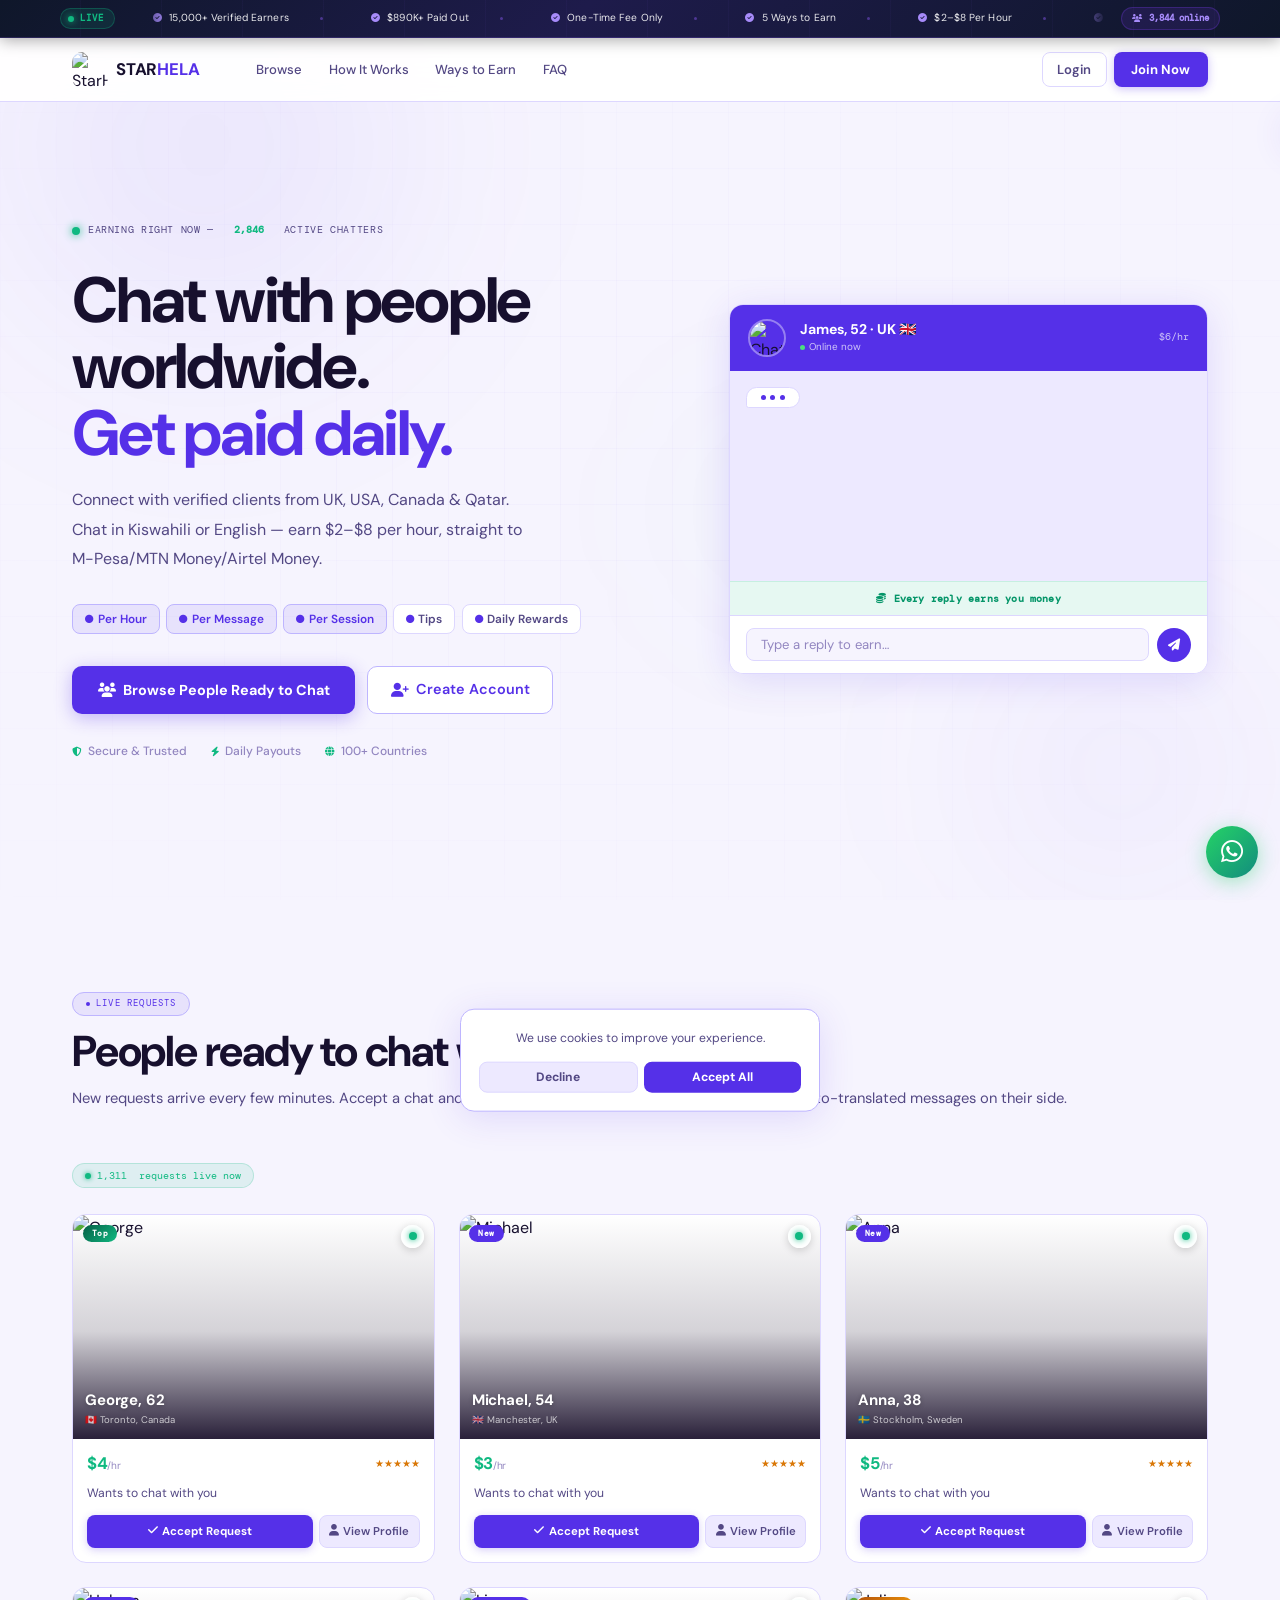
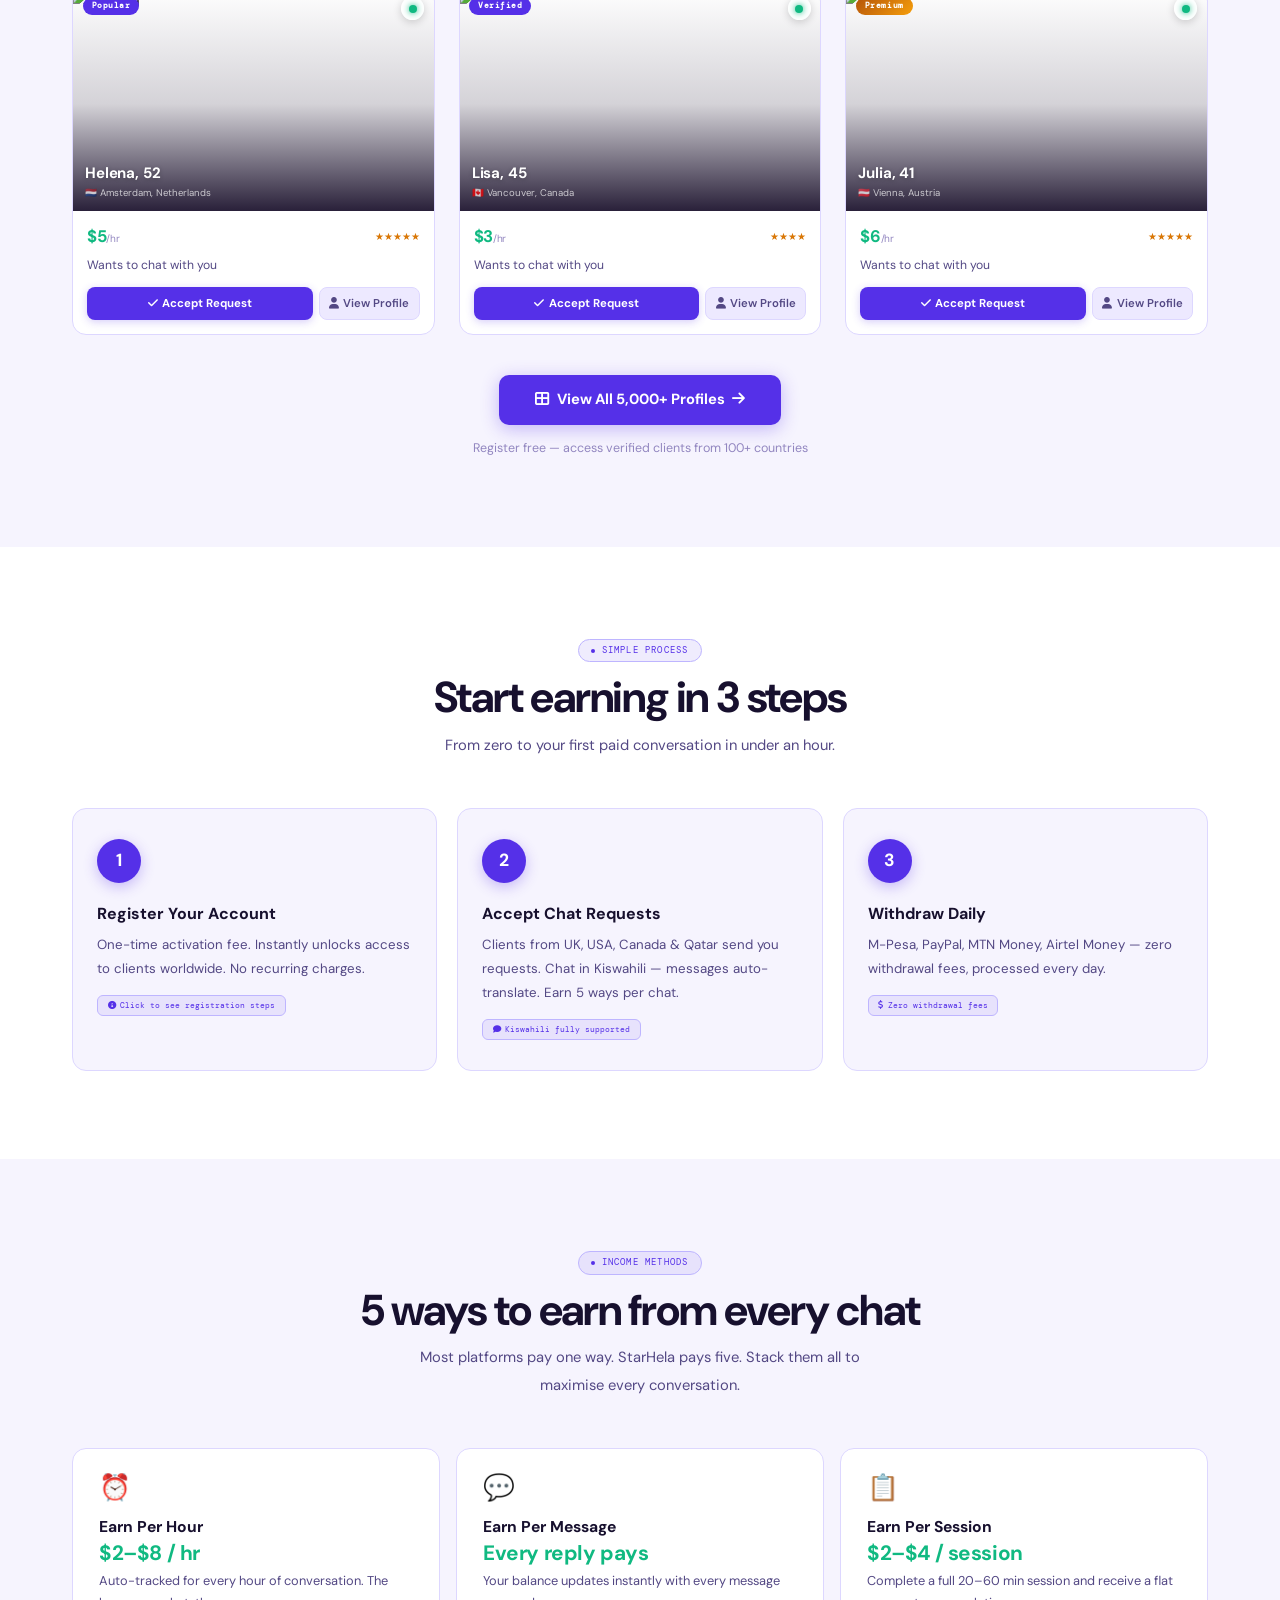
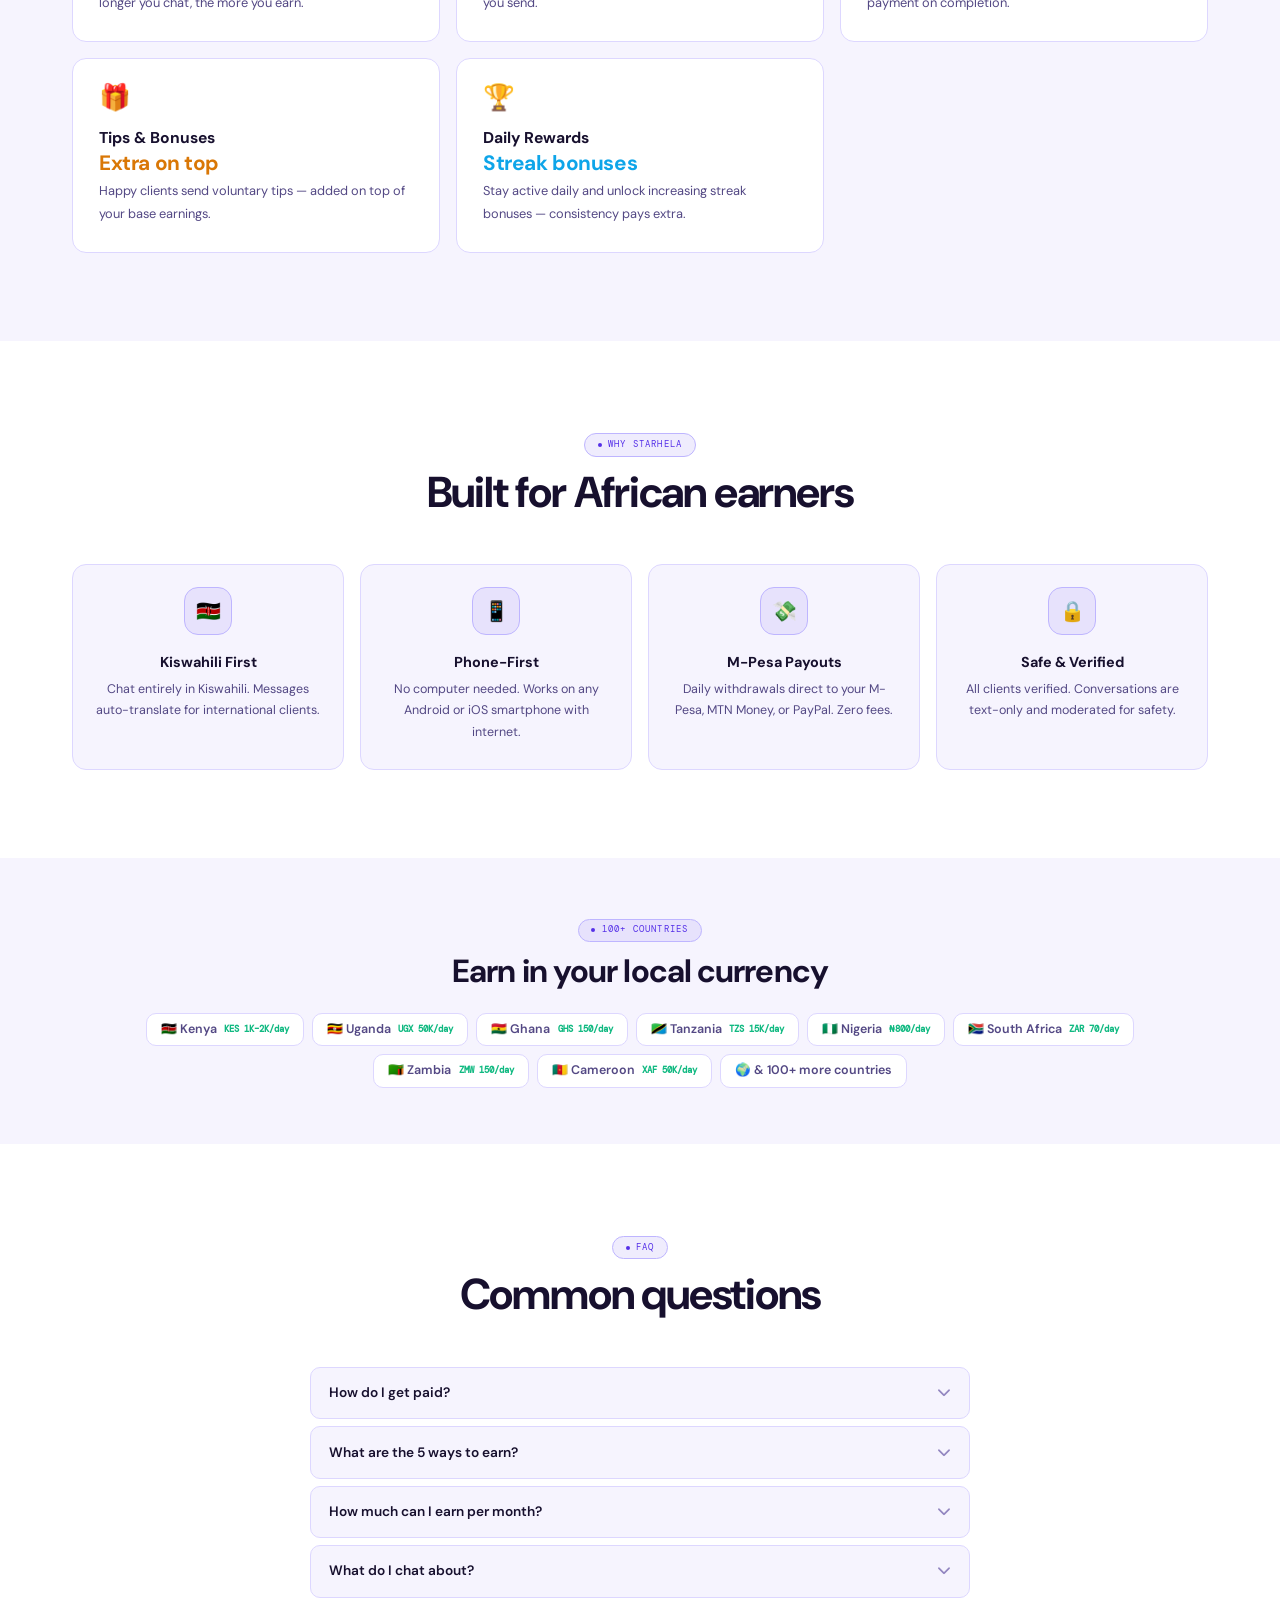
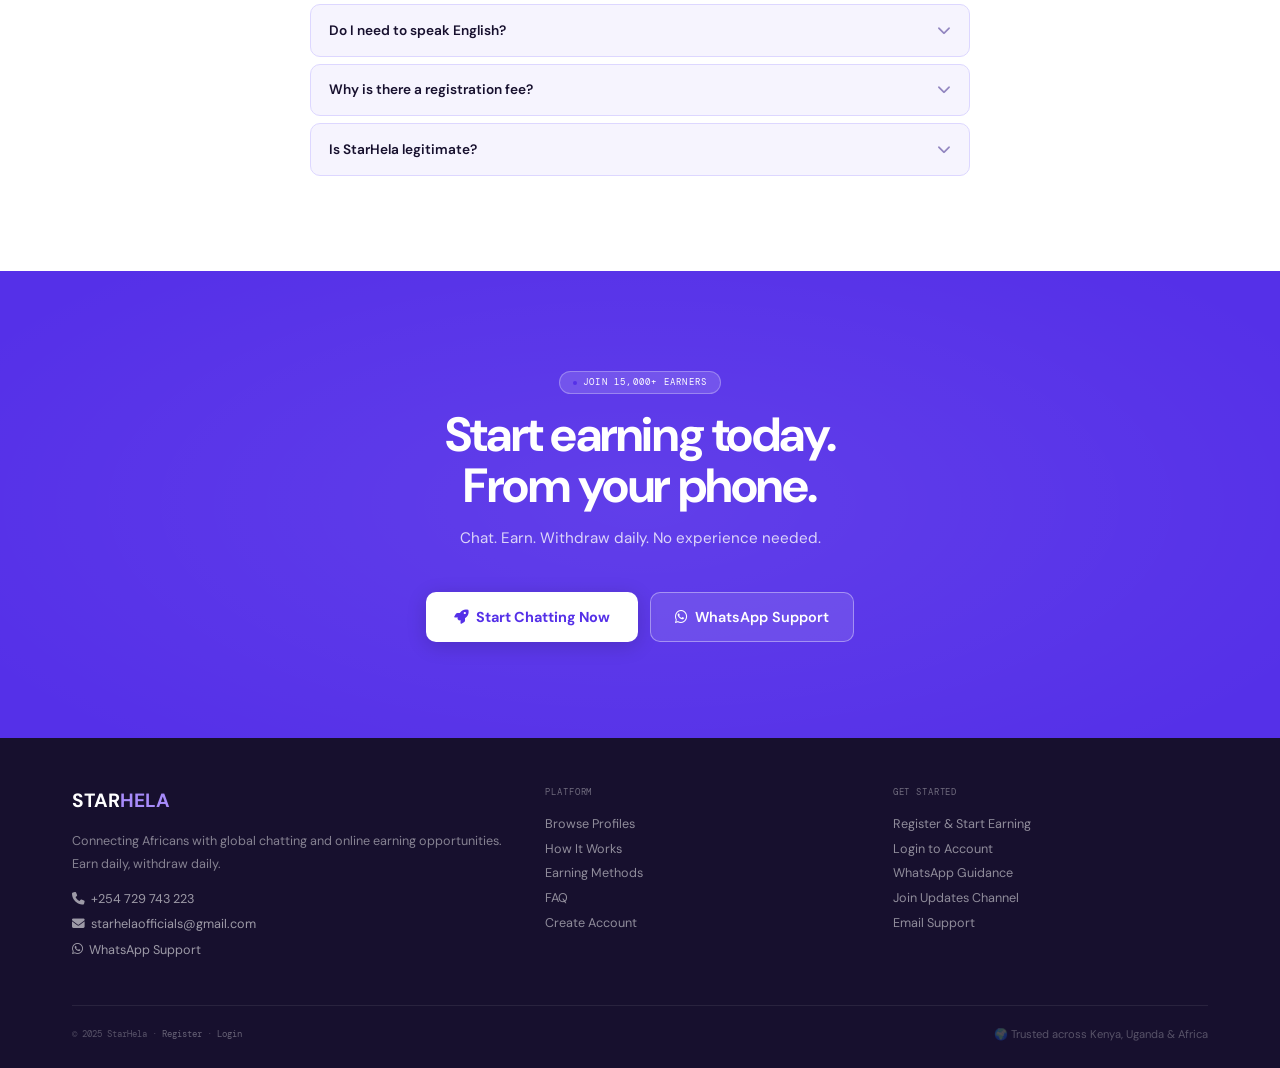
==== commit 6e90d049: "Updated website" ====
--- a/index.html
+++ b/index.html
@@ -121,7 +121,7 @@
           <span class="modal-flag" id="omFlag">&#x1F1F0;&#x1F1EA;</span>
           <div class="modal-h" id="omName">Kenya</div>
           <div class="modal-sub">
-            Create your account &amp; start chatting today
+            No active account found — complete registration to start chatting.
           </div>
         </div>
         <div class="modal-body">
--- a/style.css
+++ b/style.css
@@ -396,6 +396,11 @@
           display: none;
         }
       }
+      @media (max-width: 520px) {
+        .btn-login {
+          display: none;
+        }
+      }
 
       /* ════════════════════════════════════════
    MOBILE NAV
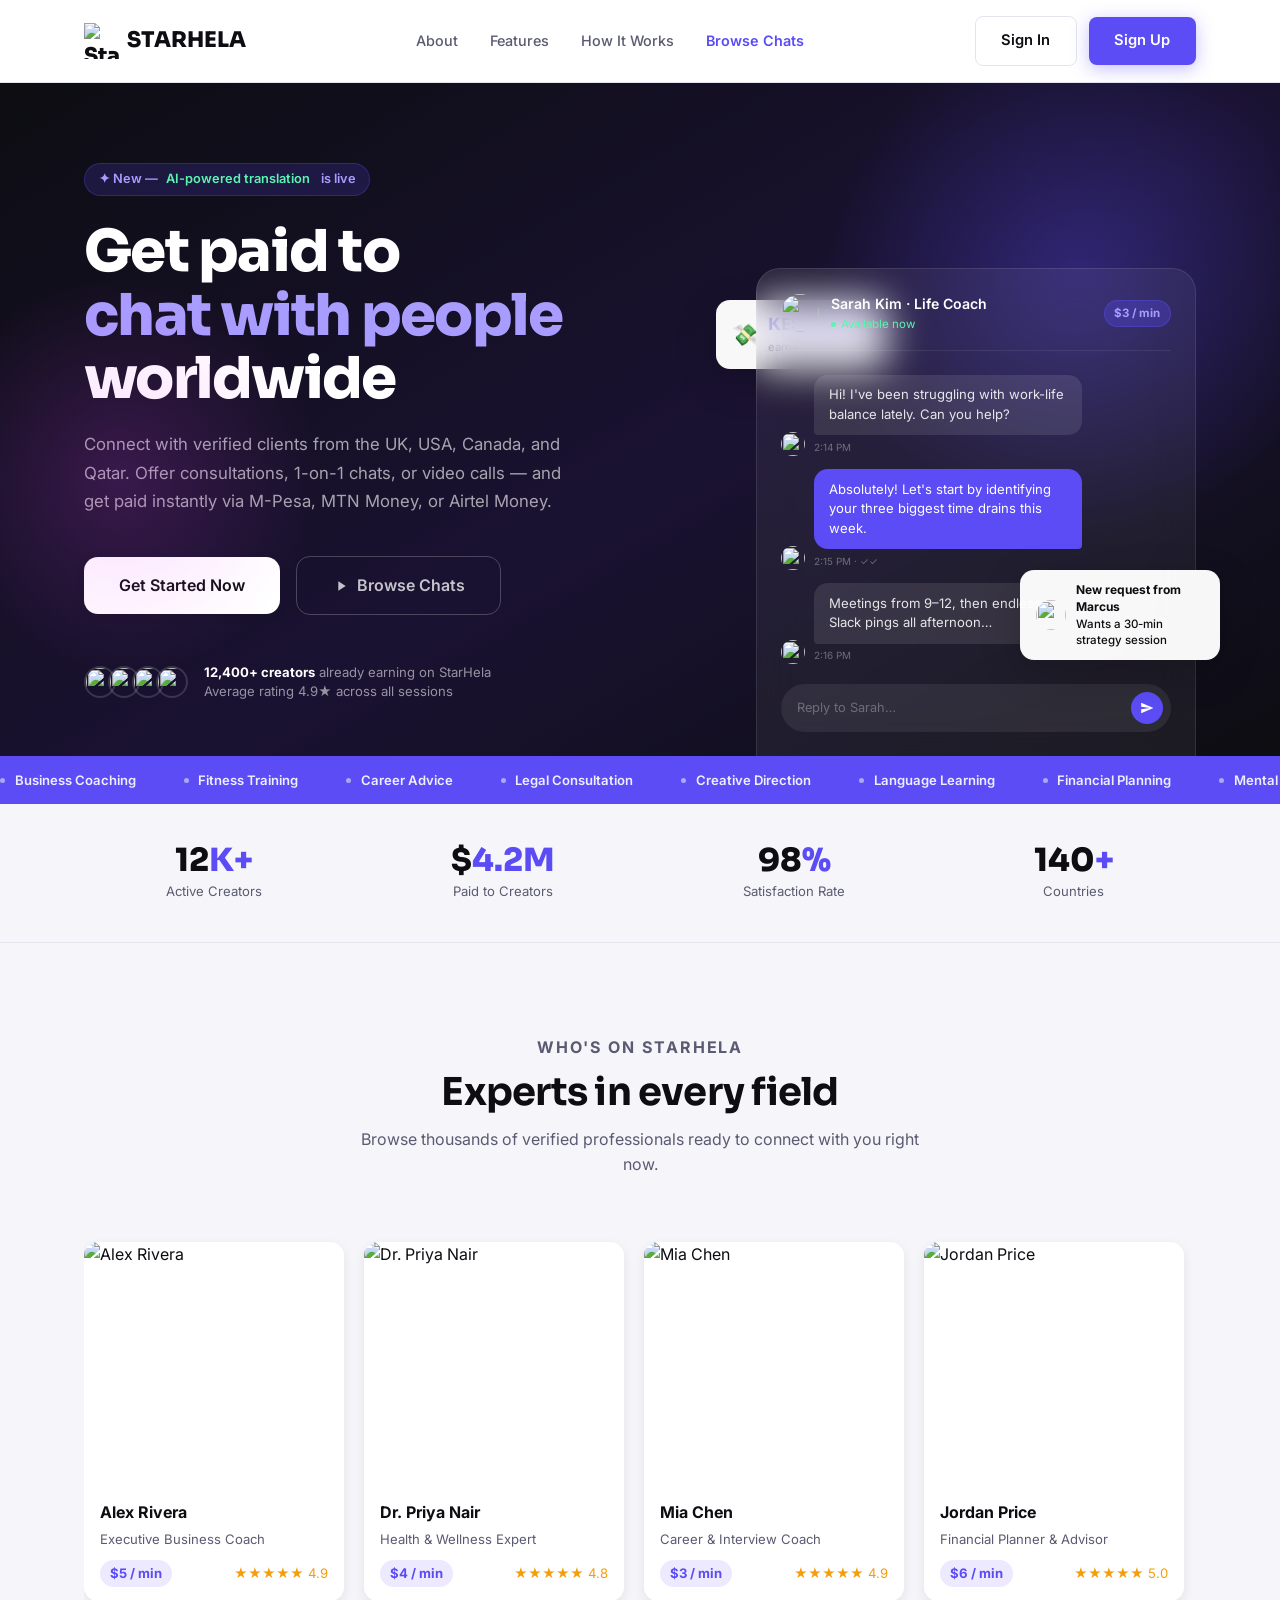
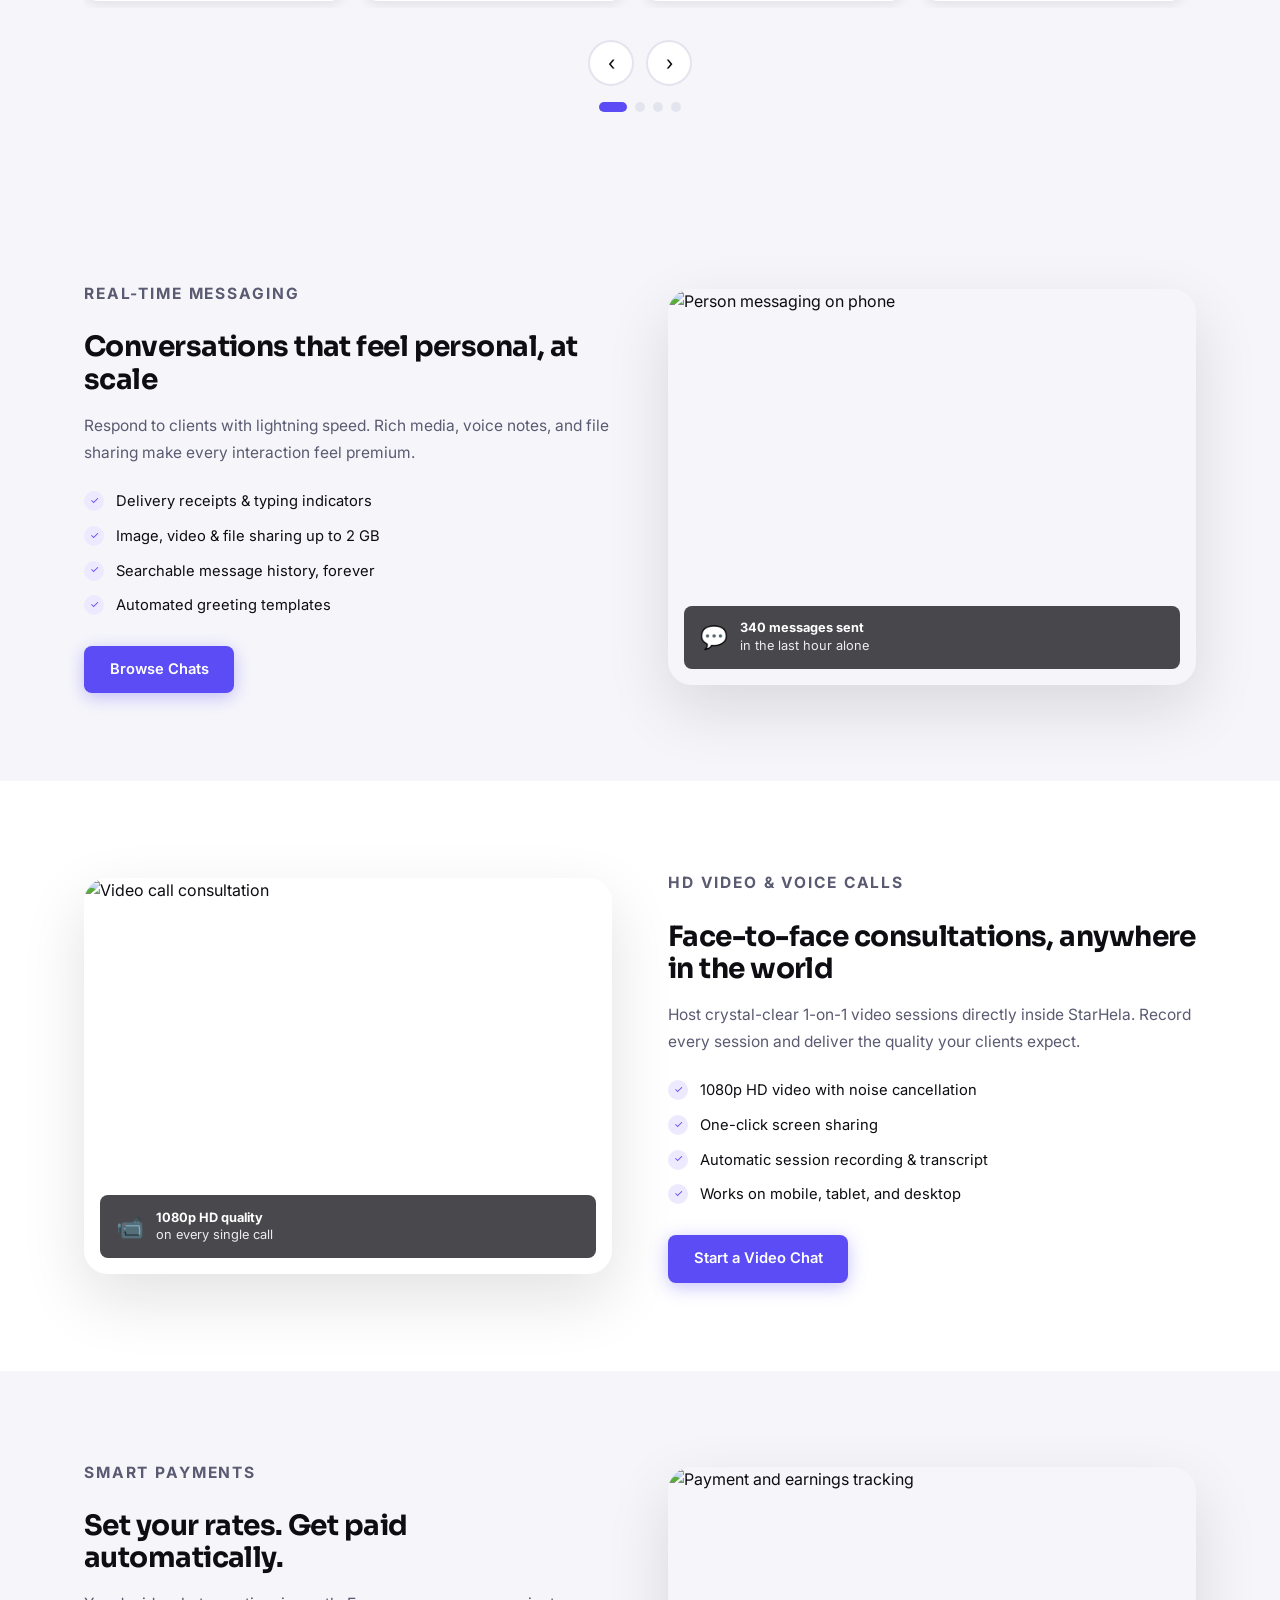
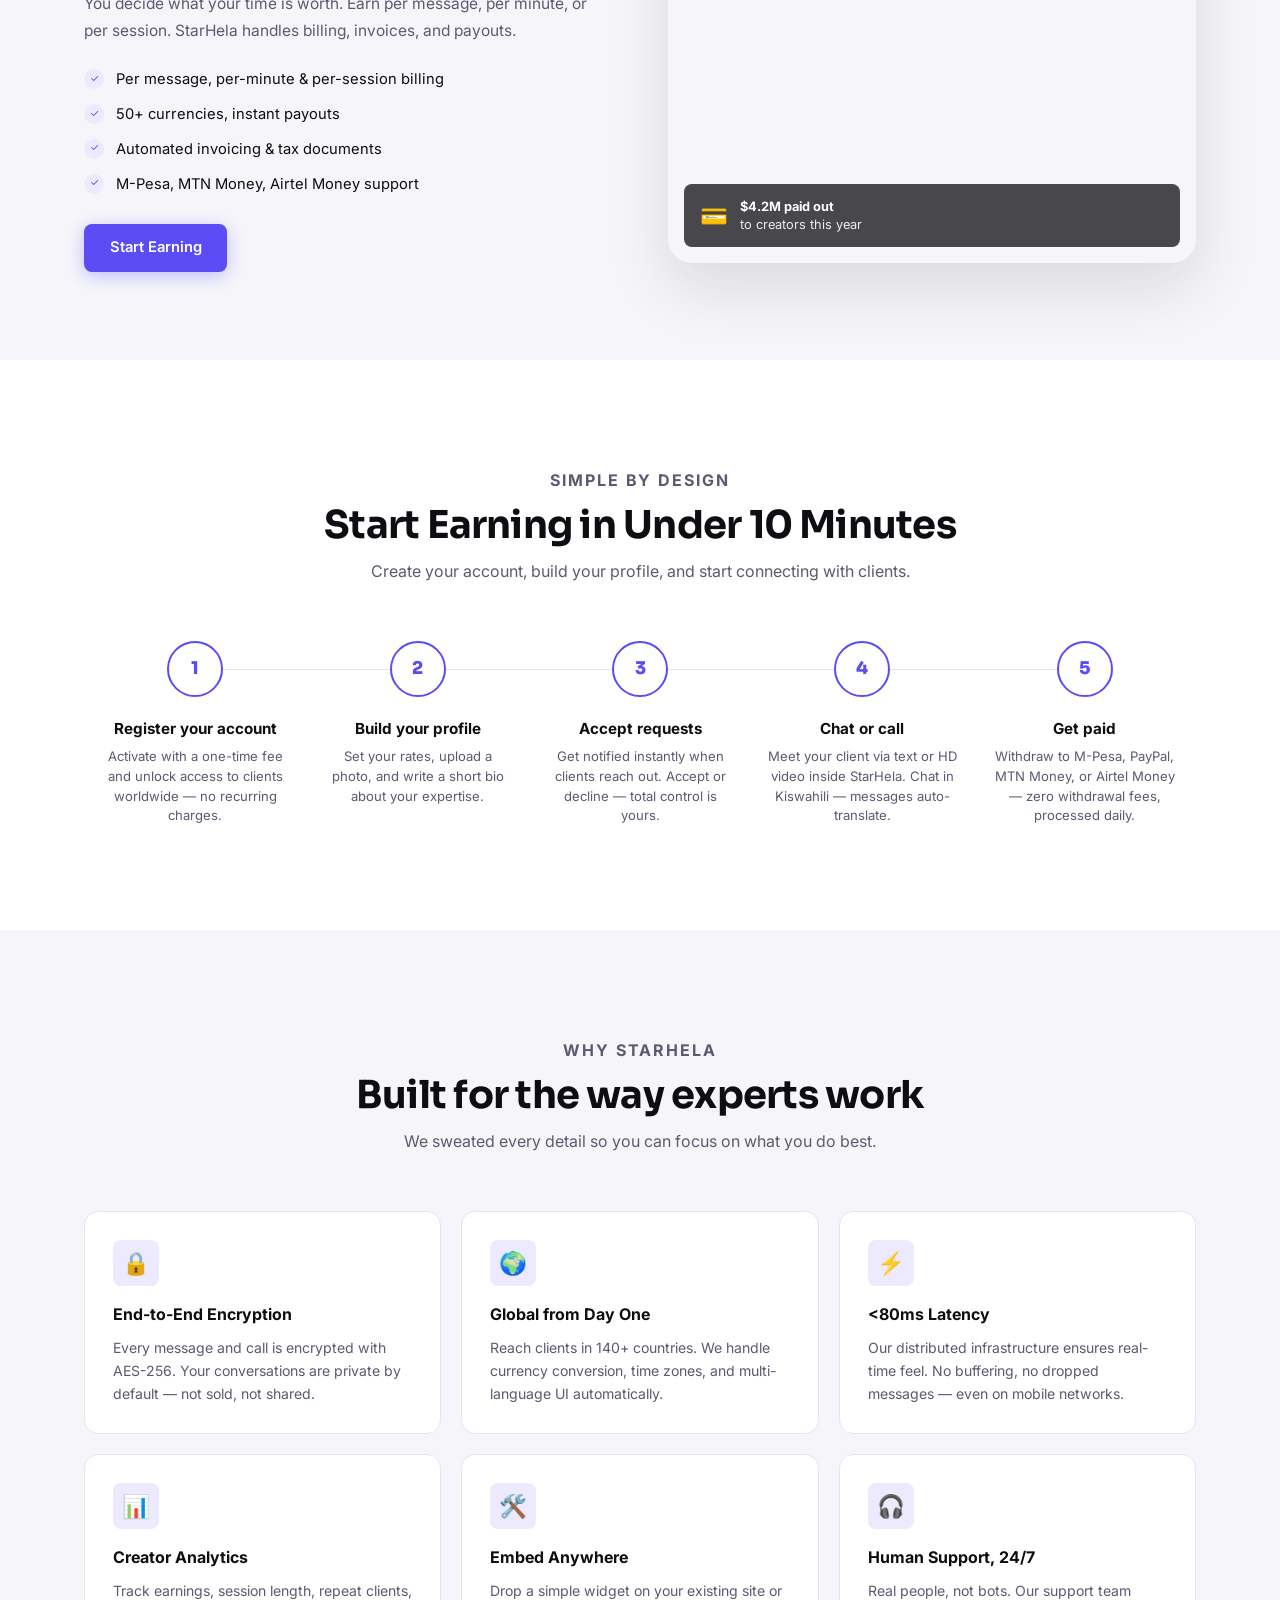
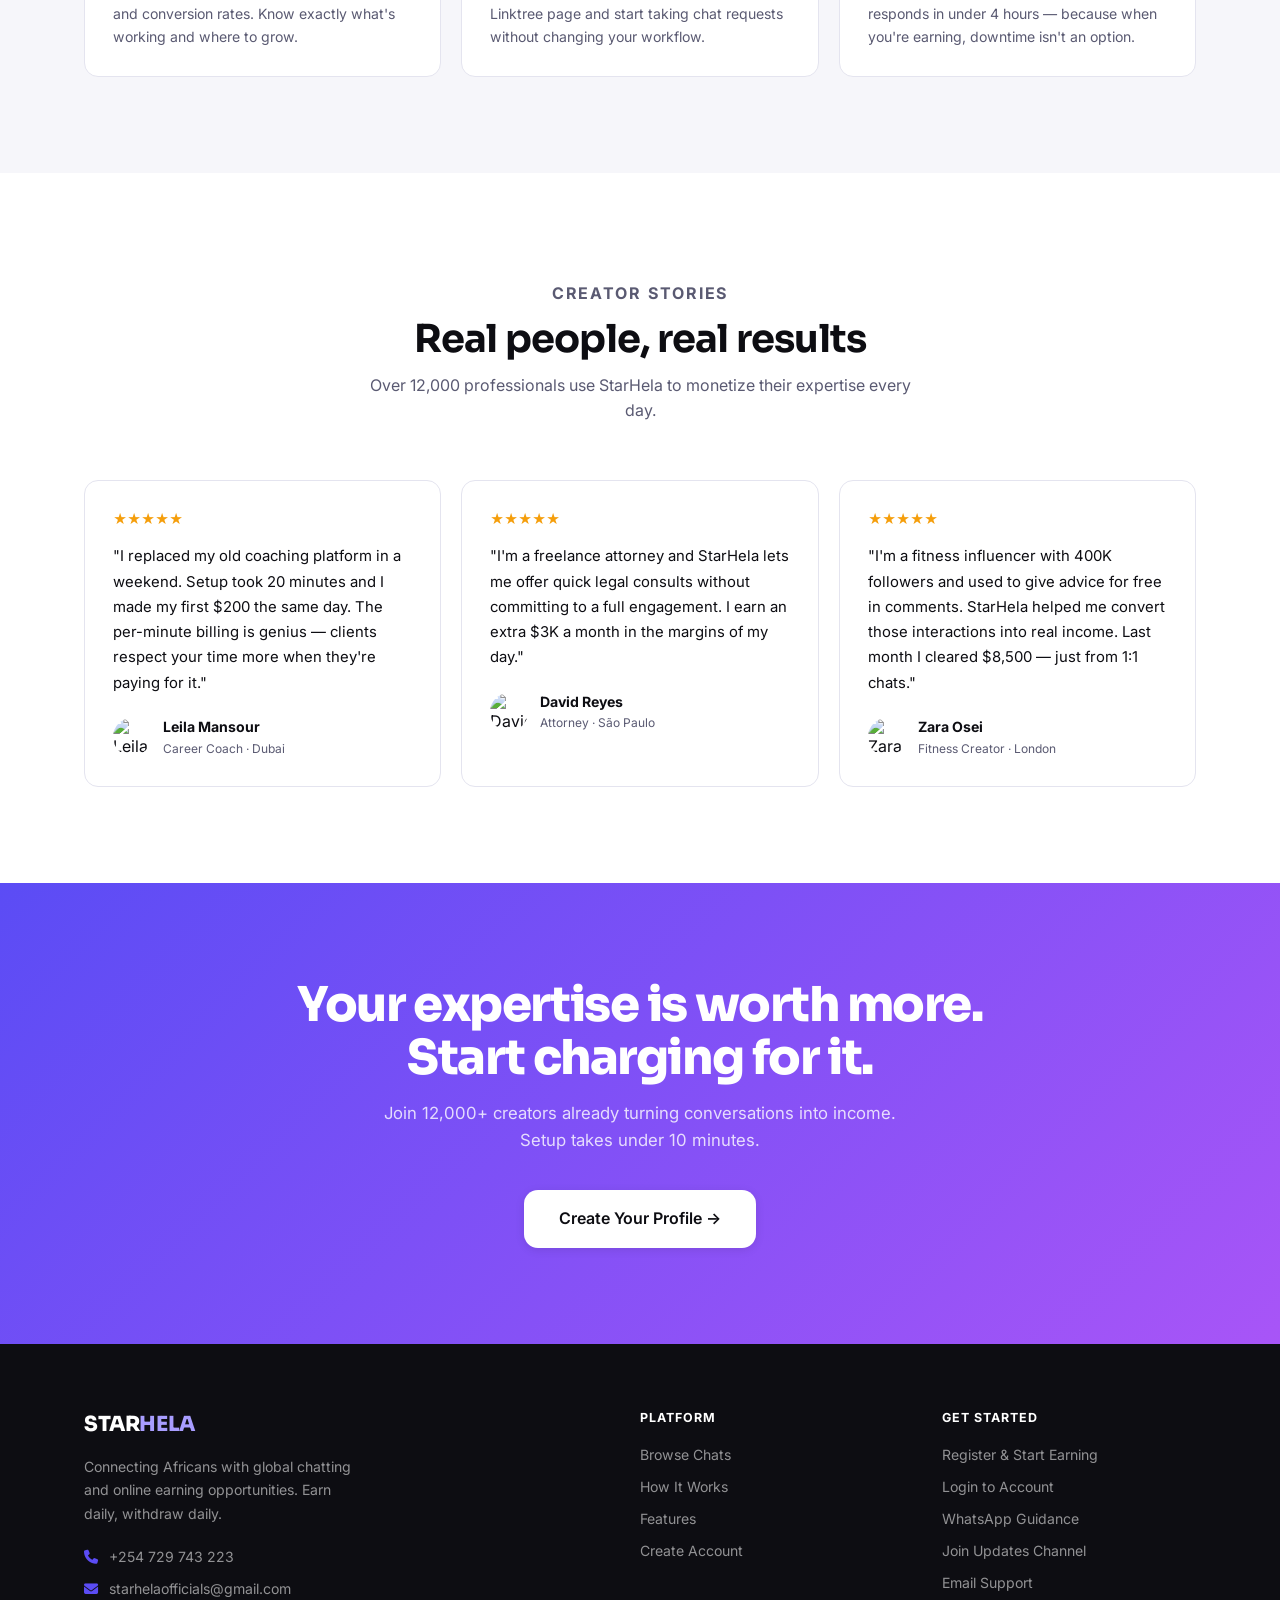
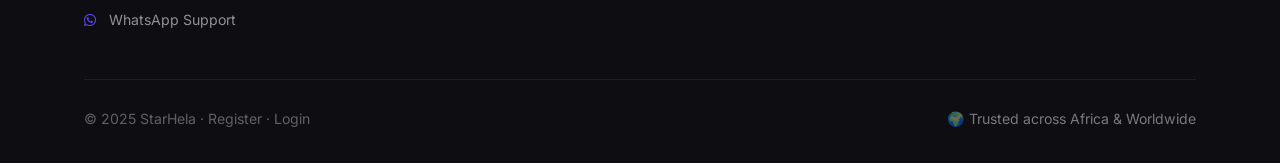
==== commit d8e245e6: "Update website" ====
--- a/index.html
+++ b/index.html
@@ -2,33 +2,25 @@
 <html lang="en">
   <head>
     <meta charset="UTF-8" />
-
     <meta
       name="viewport"
       content="width=device-width, initial-scale=1.0, maximum-scale=5.0"
     />
-
-    <title>StarHela – Chat & Earn Online</title>
-
+    <title>StarHela – Chat &amp; Earn Online</title>
     <meta
       name="description"
-      content="Chat with people from UK, USA, Canada & Qatar. Earn KES 1,000–2,000 daily. Withdraw via M-Pesa, MTN Money & Airtel Money."
+      content="Chat with people from UK, USA, Canada &amp; Qatar. Earn KES 1,000–2,000 daily. Withdraw via M-Pesa, MTN Money &amp; Airtel Money."
     />
-
     <meta
       name="keywords"
       content="StarHela, earn online, chatting jobs, online chatting, work from home Kenya, make money online, M-Pesa jobs"
     />
-
     <meta name="author" content="StarHela Agencies" />
-
-    <meta name="theme-color" content="#6a00ff" />
-
+    <meta name="theme-color" content="#5b4cf5" />
     <link rel="canonical" href="https://starhelaagencies.com/" />
 
-    <!-- Open Graph / Facebook -->
     <meta property="og:type" content="website" />
-    <meta property="og:title" content="StarHela – Chat & Earn Online" />
+    <meta property="og:title" content="StarHela – Chat &amp; Earn Online" />
     <meta
       property="og:description"
       content="Chat with foreigners and earn online daily."
@@ -39,9 +31,8 @@
     />
     <meta property="og:url" content="https://starhelaagencies.com/" />
 
-    <!-- Twitter -->
     <meta name="twitter:card" content="summary_large_image" />
-    <meta name="twitter:title" content="StarHela – Chat & Earn Online" />
+    <meta name="twitter:title" content="StarHela – Chat &amp; Earn Online" />
     <meta
       name="twitter:description"
       content="Chat with foreigners and earn online daily."
@@ -51,836 +42,1020 @@
       content="https://res.cloudinary.com/duccwuddw/image/upload/q_auto/f_auto/v1779332679/Starhela-chatting-logo_miockq.png"
     />
 
-    <!-- Fonts -->
     <link rel="preconnect" href="https://fonts.googleapis.com" />
     <link rel="preconnect" href="https://fonts.gstatic.com" crossorigin />
-
     <link
-      href="https://fonts.googleapis.com/css2?family=DM+Sans:ital,opsz,wght@0,9..40,400;0,9..40,500;0,9..40,600;0,9..40,700;1,9..40,400&family=DM+Mono:wght@400;500&display=swap"
+      href="https://fonts.googleapis.com/css2?family=Sora:wght@700;800&family=Inter:wght@400;500;600;700&display=swap"
       rel="stylesheet"
     />
-
-    <!-- Icons -->
     <link
       rel="stylesheet"
       href="https://cdnjs.cloudflare.com/ajax/libs/font-awesome/6.5.1/css/all.min.css"
       crossorigin="anonymous"
     />
 
-    <!-- Favicon -->
     <link
       rel="icon"
       type="image/png"
       href="https://res.cloudinary.com/duccwuddw/image/upload/q_auto/f_auto/v1779332678/starhela-favicon_zxxpkq.png"
     />
-
     <link
       rel="apple-touch-icon"
       href="https://res.cloudinary.com/duccwuddw/image/upload/q_auto/f_auto/v1779332678/starhela-favicon_zxxpkq.png"
     />
-    <link rel="stylesheet" href="style.css" />
+
+    <link rel="stylesheet" href="css/style.css" />
   </head>
   <body>
-    <!-- ════════════ LIVE ACTIVITY BAR ════════════ -->
-    <div
-      id="liveBar"
-      role="marquee"
-      aria-live="polite"
-      aria-label="Live platform activity"
-    >
-      <div class="lab-inner">
-        <div class="lab-badge" aria-hidden="true">
-          <span class="lab-badge-dot"></span>
-          <span class="lab-badge-txt">Live</span>
-        </div>
-        <div class="lab-feed-wrap" aria-hidden="true">
-          <div class="lab-feed" id="labFeed"></div>
-        </div>
-        <div class="lab-counter" aria-label="Users online">
-          <i class="fas fa-users"></i>
-          <span class="lab-counter-num" id="labCount">3,847 online</span>
-        </div>
-      </div>
-    </div>
-
-    <!-- ════════════ MODALS ════════════ -->
-
-    <!-- Offer Modal -->
-    <div
-      class="ov"
-      id="offerOv"
-      role="dialog"
-      aria-modal="true"
-      aria-labelledby="omName"
-    >
-      <div class="modal">
-        <button class="modal-x" id="offerClose" aria-label="Close offer">
-          <i class="fas fa-times"></i>
+    <!-- ══ NAV ══════════════════════════════════════════════ -->
+    <nav class="nav" role="navigation" aria-label="Main navigation">
+      <div class="nav-inner">
+        <a href="index.html" class="logo" aria-label="StarHela home">
+          <img
+            src="https://res.cloudinary.com/duccwuddw/image/upload/v1782576392/starhela-official-logo_q4ip2g_kw8szm.png"
+            alt="StarHela logo"
+            class="logo-img"
+            width="36"
+            height="36"
+          />
+          <span class="logo-text">STARHELA</span>
+        </a>
+        <div class="nav-links">
+          <a href="#about">About</a>
+          <a href="#features">Features</a>
+          <a href="#how-it-works">How It Works</a>
+          <a href="chat.html" class="nav-link-active">Browse Chats</a>
+        </div>
+        <div class="nav-ctas">
+          <a
+            href="https://starhela.com/c/U3lkbmV5"
+            class="btn btn-ghost"
+            rel="noopener noreferrer"
+            >Sign In</a
+          >
+          <a
+            href="https://starhela.com/register.php?ref=sydney"
+            class="btn btn-primary"
+            rel="noopener noreferrer"
+            >Sign Up</a
+          >
+        </div>
+        <button
+          class="hamburger"
+          id="hamburgerBtn"
+          aria-label="Open menu"
+          aria-expanded="false"
+          aria-controls="mobileMenu"
+        >
+          <span></span><span></span><span></span>
         </button>
-        <div class="modal-head">
-          <span class="modal-flag" id="omFlag">&#x1F1F0;&#x1F1EA;</span>
-          <div class="modal-h" id="omName">Kenya</div>
-          <div class="modal-sub">
-            No active account found — complete registration to start chatting.
-          </div>
-        </div>
-        <div class="modal-body">
-          <div style="text-align: center; margin-bottom: 1rem">
-            <span
+      </div>
+      <div
+        class="mobile-menu"
+        id="mobileMenu"
+        role="navigation"
+        aria-label="Mobile navigation"
+      >
+        <a href="#about">About</a>
+        <a href="#features">Features</a>
+        <a href="#how-it-works">How It Works</a>
+        <a href="chat.html">Browse Chats</a>
+        <a
+          href="https://starhela.com/c/U3lkbmV5"
+          class="btn btn-ghost"
+          rel="noopener noreferrer"
+          >Sign In</a
+        >
+        <a
+          href="https://starhela.com/register.php?ref=sydney"
+          class="btn btn-primary"
+          rel="noopener noreferrer"
+          >Sign Up</a
+        >
+      </div>
+    </nav>
+
+    <!-- ══ HERO ══════════════════════════════════════════════ -->
+    <section class="hero">
+      <div class="hero-inner">
+        <div class="hero-content">
+          <div class="hero-eyebrow">
+            ✦ New — <span>AI-powered translation</span>&nbsp;is live
+          </div>
+          <h1 class="display">
+            Get paid to<br /><em>chat with people</em><br />worldwide
+          </h1>
+          <p class="hero-sub">
+            Connect with verified clients from the UK, USA, Canada, and Qatar.
+            Offer consultations, 1-on-1 chats, or video calls — and get paid
+            instantly via M-Pesa, MTN Money, or Airtel Money.
+          </p>
+          <div class="hero-actions">
+            <a
+              href="https://starhela.com/register.php?ref=sydney"
+              class="btn btn-white btn-lg"
+              rel="noopener noreferrer"
+              >Get Started Now</a
+            >
+            <a
+              href="chat.html"
+              class="btn btn-lg"
               style="
-                display: inline-flex;
-                align-items: center;
-                gap: 0.4rem;
-                background: rgba(220, 38, 38, 0.08);
-                color: var(--red);
-                border: 1px solid rgba(220, 38, 38, 0.2);
-                padding: 0.28rem 0.8rem;
-                border-radius: 7px;
-                font-size: 0.74rem;
-                font-weight: 700;
+                color: rgba(255, 255, 255, 0.75);
+                border: 1.5px solid rgba(255, 255, 255, 0.22);
               "
             >
-              <i class="fas fa-fire"></i
-              ><span id="omBadge">LIMITED TIME OFFER</span>
-            </span>
-          </div>
-          <div class="price-box">
-            <div class="price-was" id="opOld">KSH 650</div>
-            <div class="price-now" id="opNow">KSH 550</div>
-            <div class="price-lbl">One-Time Activation</div>
-            <div class="price-save" id="opSave">
-              &#x2705; Save KSH 100 today
-            </div>
-          </div>
-          <div
-            style="
-              background: var(--surface2);
-              border: 1px solid var(--border);
-              border-radius: 8px;
-              padding: 0.6rem 1rem;
-              text-align: center;
-              font-size: 0.76rem;
-              color: var(--txt2);
-              margin-bottom: 1.125rem;
-              display: flex;
-              align-items: center;
-              justify-content: center;
-              gap: 0.4rem;
-            "
+              <svg
+                width="16"
+                height="16"
+                viewBox="0 0 24 24"
+                fill="currentColor"
+                aria-hidden="true"
+              >
+                <path d="M8 5v14l11-7z" />
+              </svg>
+              Browse Chats
+            </a>
+          </div>
+          <div class="hero-social-proof">
+            <div class="hero-avatars" aria-hidden="true">
+              <img
+                src="https://images.unsplash.com/photo-1534528741775-53994a69daeb?w=64&h=64&fit=crop&crop=faces"
+                alt=""
+              />
+              <img
+                src="https://images.unsplash.com/photo-1506794778202-cad84cf45f1d?w=64&h=64&fit=crop&crop=faces"
+                alt=""
+              />
+              <img
+                src="https://images.unsplash.com/photo-1517841905240-472988babdf9?w=64&h=64&fit=crop&crop=faces"
+                alt=""
+              />
+              <img
+                src="https://images.unsplash.com/photo-1438761681033-6461ffad8d80?w=64&h=64&fit=crop&crop=faces"
+                alt=""
+              />
+            </div>
+            <div class="hero-proof-text">
+              <strong>12,400+ creators</strong> already earning on StarHela<br />
+              Average rating 4.9★ across all sessions
+            </div>
+          </div>
+        </div>
+
+        <div class="hero-visual" aria-hidden="true">
+          <div class="hero-phone-wrap">
+            <div class="float-card earnings">
+              <div class="earnings-icon">💸</div>
+              <div>
+                <div class="earnings-val">KES 28,400</div>
+                <div class="earnings-sub">earned this week</div>
+              </div>
+            </div>
+            <div class="hero-chat-card">
+              <div class="chat-topbar">
+                <div class="chat-avatar">
+                  <img
+                    src="https://images.unsplash.com/photo-1580489944761-15a19d654956?w=80&h=80&fit=crop&crop=faces"
+                    alt=""
+                  />
+                </div>
+                <div class="chat-topbar-info">
+                  <div class="chat-topbar-name">Sarah Kim · Life Coach</div>
+                  <div class="chat-topbar-status">Available now</div>
+                </div>
+                <div class="chat-topbar-rate">$3 / min</div>
+              </div>
+              <div class="chat-messages">
+                <div class="chat-msg in">
+                  <div class="chat-msg-av">
+                    <img
+                      src="https://images.unsplash.com/photo-1507003211169-0a1dd7228f2d?w=48&h=48&fit=crop&crop=faces"
+                      alt=""
+                    />
+                  </div>
+                  <div>
+                    <div class="chat-bubble">
+                      Hi! I've been struggling with work-life balance lately.
+                      Can you help?
+                    </div>
+                    <div class="chat-bubble-time">2:14 PM</div>
+                  </div>
+                </div>
+                <div class="chat-msg out">
+                  <div>
+                    <div class="chat-bubble">
+                      Absolutely! Let's start by identifying your three biggest
+                      time drains this week.
+                    </div>
+                    <div class="chat-bubble-time">2:15 PM · ✓✓</div>
+                  </div>
+                  <div class="chat-msg-av">
+                    <img
+                      src="https://images.unsplash.com/photo-1580489944761-15a19d654956?w=48&h=48&fit=crop&crop=faces"
+                      alt=""
+                    />
+                  </div>
+                </div>
+                <div class="chat-msg in">
+                  <div class="chat-msg-av">
+                    <img
+                      src="https://images.unsplash.com/photo-1507003211169-0a1dd7228f2d?w=48&h=48&fit=crop&crop=faces"
+                      alt=""
+                    />
+                  </div>
+                  <div>
+                    <div class="chat-bubble">
+                      Meetings from 9–12, then endless Slack pings all
+                      afternoon…
+                    </div>
+                    <div class="chat-bubble-time">2:16 PM</div>
+                  </div>
+                </div>
+              </div>
+              <div class="chat-input-bar">
+                <span>Reply to Sarah…</span>
+                <div class="chat-send-btn">
+                  <svg viewBox="0 0 24 24" aria-hidden="true">
+                    <path d="M2 21l21-9L2 3v7l15 2-15 2z" />
+                  </svg>
+                </div>
+              </div>
+            </div>
+            <div class="float-card notif">
+              <div class="notif-av">
+                <img
+                  src="https://images.unsplash.com/photo-1472099645785-5658abf4ff4e?w=60&h=60&fit=crop&crop=faces"
+                  alt=""
+                />
+              </div>
+              <div class="notif-text">
+                <strong>New request from Marcus</strong>Wants a 30-min strategy
+                session
+              </div>
+            </div>
+          </div>
+        </div>
+      </div>
+    </section>
+
+    <!-- ══ MARQUEE ═══════════════════════════════════════════ -->
+    <div class="marquee-strip" aria-hidden="true">
+      <div class="marquee-track">
+        <span class="marquee-item"
+          ><span class="dot"></span> Business Coaching</span
+        >
+        <span class="marquee-item"
+          ><span class="dot"></span> Fitness Training</span
+        >
+        <span class="marquee-item"
+          ><span class="dot"></span> Career Advice</span
+        >
+        <span class="marquee-item"
+          ><span class="dot"></span> Legal Consultation</span
+        >
+        <span class="marquee-item"
+          ><span class="dot"></span> Creative Direction</span
+        >
+        <span class="marquee-item"
+          ><span class="dot"></span> Language Learning</span
+        >
+        <span class="marquee-item"
+          ><span class="dot"></span> Financial Planning</span
+        >
+        <span class="marquee-item"
+          ><span class="dot"></span> Mental Wellness</span
+        >
+        <span class="marquee-item"
+          ><span class="dot"></span> Tech Mentorship</span
+        >
+        <!-- duplicate set for seamless loop -->
+        <span class="marquee-item"
+          ><span class="dot"></span> Business Coaching</span
+        >
+        <span class="marquee-item"
+          ><span class="dot"></span> Fitness Training</span
+        >
+        <span class="marquee-item"
+          ><span class="dot"></span> Career Advice</span
+        >
+        <span class="marquee-item"
+          ><span class="dot"></span> Legal Consultation</span
+        >
+        <span class="marquee-item"
+          ><span class="dot"></span> Creative Direction</span
+        >
+        <span class="marquee-item"
+          ><span class="dot"></span> Language Learning</span
+        >
+        <span class="marquee-item"
+          ><span class="dot"></span> Financial Planning</span
+        >
+        <span class="marquee-item"
+          ><span class="dot"></span> Mental Wellness</span
+        >
+        <span class="marquee-item"
+          ><span class="dot"></span> Tech Mentorship</span
+        >
+      </div>
+    </div>
+
+    <!-- ══ STATS ══════════════════════════════════════════════ -->
+    <div class="stats-bar">
+      <div class="stats-inner">
+        <div class="stat-item">
+          <div class="stat-num">12<span>K+</span></div>
+          <div class="stat-label">Active Creators</div>
+        </div>
+        <div class="stat-item">
+          <div class="stat-num">$<span>4.2M</span></div>
+          <div class="stat-label">Paid to Creators</div>
+        </div>
+        <div class="stat-item">
+          <div class="stat-num">98<span>%</span></div>
+          <div class="stat-label">Satisfaction Rate</div>
+        </div>
+        <div class="stat-item">
+          <div class="stat-num">140<span>+</span></div>
+          <div class="stat-label">Countries</div>
+        </div>
+      </div>
+    </div>
+
+    <!-- ══ PROFILES CAROUSEL ══════════════════════════════════ -->
+    <section class="profiles-section" id="about">
+      <div class="container">
+        <div class="section-header">
+          <p class="label">Who's on StarHela</p>
+          <h2 class="heading">Experts in every field</h2>
+          <p>
+            Browse thousands of verified professionals ready to connect with you
+            right now.
+          </p>
+        </div>
+        <div class="carousel-outer" id="carouselOuter">
+          <div class="carousel-track" id="carouselTrack">
+            <div class="profile-card">
+              <img
+                class="profile-img"
+                src="https://images.unsplash.com/photo-1519085360753-af0119f7cbe7?w=440&h=320&fit=crop&crop=top"
+                alt="Alex Rivera"
+                loading="lazy"
+              />
+              <div class="profile-body">
+                <div class="profile-name">Alex Rivera</div>
+                <div class="profile-role">Executive Business Coach</div>
+                <div class="profile-meta">
+                  <span class="profile-rate">$5 / min</span
+                  ><span class="profile-stars">★★★★★ 4.9</span>
+                </div>
+              </div>
+            </div>
+            <div class="profile-card">
+              <img
+                class="profile-img"
+                src="https://images.unsplash.com/photo-1594824476967-48c8b964273f?w=440&h=320&fit=crop&crop=top"
+                alt="Dr. Priya Nair"
+                loading="lazy"
+              />
+              <div class="profile-body">
+                <div class="profile-name">Dr. Priya Nair</div>
+                <div class="profile-role">Health &amp; Wellness Expert</div>
+                <div class="profile-meta">
+                  <span class="profile-rate">$4 / min</span
+                  ><span class="profile-stars">★★★★★ 4.8</span>
+                </div>
+              </div>
+            </div>
+            <div class="profile-card">
+              <img
+                class="profile-img"
+                src="https://images.unsplash.com/photo-1573496359142-b8d87734a5a2?w=440&h=320&fit=crop&crop=top"
+                alt="Mia Chen"
+                loading="lazy"
+              />
+              <div class="profile-body">
+                <div class="profile-name">Mia Chen</div>
+                <div class="profile-role">Career &amp; Interview Coach</div>
+                <div class="profile-meta">
+                  <span class="profile-rate">$3 / min</span
+                  ><span class="profile-stars">★★★★★ 4.9</span>
+                </div>
+              </div>
+            </div>
+            <div class="profile-card">
+              <img
+                class="profile-img"
+                src="https://images.unsplash.com/photo-1507003211169-0a1dd7228f2d?w=440&h=320&fit=crop&crop=top"
+                alt="Jordan Price"
+                loading="lazy"
+              />
+              <div class="profile-body">
+                <div class="profile-name">Jordan Price</div>
+                <div class="profile-role">Financial Planner &amp; Advisor</div>
+                <div class="profile-meta">
+                  <span class="profile-rate">$6 / min</span
+                  ><span class="profile-stars">★★★★★ 5.0</span>
+                </div>
+              </div>
+            </div>
+            <div class="profile-card">
+              <img
+                class="profile-img"
+                src="https://images.unsplash.com/photo-1551836022-d5d88e9218df?w=440&h=320&fit=crop&crop=top"
+                alt="Emily Carter"
+                loading="lazy"
+              />
+              <div class="profile-body">
+                <div class="profile-name">Emily Carter</div>
+                <div class="profile-role">Relationship &amp; Life Coach</div>
+                <div class="profile-meta">
+                  <span class="profile-rate">$4 / min</span
+                  ><span class="profile-stars">★★★★★ 4.9</span>
+                </div>
+              </div>
+            </div>
+            <div class="profile-card">
+              <img
+                class="profile-img"
+                src="https://images.unsplash.com/photo-1500648767791-00dcc994a43e?w=440&h=320&fit=crop&crop=top"
+                alt="Robert James"
+                loading="lazy"
+              />
+              <div class="profile-body">
+                <div class="profile-name">Robert James</div>
+                <div class="profile-role">Business Mentor</div>
+                <div class="profile-meta">
+                  <span class="profile-rate">$6 / min</span
+                  ><span class="profile-stars">★★★★★ 4.8</span>
+                </div>
+              </div>
+            </div>
+            <div class="profile-card">
+              <img
+                class="profile-img"
+                src="https://images.unsplash.com/photo-1580489944761-15a19d654956?w=440&h=320&fit=crop&crop=top"
+                alt="Sophia Grace"
+                loading="lazy"
+              />
+              <div class="profile-body">
+                <div class="profile-name">Sophia Grace</div>
+                <div class="profile-role">Faith &amp; Spiritual Guide</div>
+                <div class="profile-meta">
+                  <span class="profile-rate">$3 / min</span
+                  ><span class="profile-stars">★★★★★ 4.9</span>
+                </div>
+              </div>
+            </div>
+            <div class="profile-card">
+              <img
+                class="profile-img"
+                src="https://images.unsplash.com/photo-1506794778202-cad84cf45f1d?w=440&h=320&fit=crop&crop=top"
+                alt="Michael Stone"
+                loading="lazy"
+              />
+              <div class="profile-body">
+                <div class="profile-name">Michael Stone</div>
+                <div class="profile-role">Life Philosophy Mentor</div>
+                <div class="profile-meta">
+                  <span class="profile-rate">$5 / min</span
+                  ><span class="profile-stars">★★★★★ 4.8</span>
+                </div>
+              </div>
+            </div>
+            <div class="profile-card">
+              <img
+                class="profile-img"
+                src="https://images.unsplash.com/photo-1544005313-94ddf0286df2?w=440&h=320&fit=crop&crop=top"
+                alt="Linda Rose"
+                loading="lazy"
+              />
+              <div class="profile-body">
+                <div class="profile-name">Linda Rose</div>
+                <div class="profile-role">Companion &amp; Listener</div>
+                <div class="profile-meta">
+                  <span class="profile-rate">$4 / min</span
+                  ><span class="profile-stars">★★★★★ 4.7</span>
+                </div>
+              </div>
+            </div>
+            <div class="profile-card">
+              <img
+                class="profile-img"
+                src="https://images.unsplash.com/photo-1504593811423-6dd665756598?w=440&h=320&fit=crop&crop=top"
+                alt="David Miller"
+                loading="lazy"
+              />
+              <div class="profile-body">
+                <div class="profile-name">David Miller</div>
+                <div class="profile-role">Culture &amp; Faith Advisor</div>
+                <div class="profile-meta">
+                  <span class="profile-rate">$7 / min</span
+                  ><span class="profile-stars">★★★★★ 4.9</span>
+                </div>
+              </div>
+            </div>
+            <div class="profile-card">
+              <img
+                class="profile-img"
+                src="https://images.unsplash.com/photo-1488426862026-3ee34a7d66df?w=440&h=320&fit=crop&crop=top"
+                alt="Amelia Rose"
+                loading="lazy"
+              />
+              <div class="profile-body">
+                <div class="profile-name">Amelia Rose</div>
+                <div class="profile-role">Family &amp; Parenting Coach</div>
+                <div class="profile-meta">
+                  <span class="profile-rate">$3 / min</span
+                  ><span class="profile-stars">★★★★★ 4.8</span>
+                </div>
+              </div>
+            </div>
+            <div class="profile-card">
+              <img
+                class="profile-img"
+                src="https://images.unsplash.com/photo-1560250097-0b93528c311a?w=440&h=320&fit=crop&crop=top"
+                alt="Ahmed Hassan"
+                loading="lazy"
+              />
+              <div class="profile-body">
+                <div class="profile-name">Ahmed Hassan</div>
+                <div class="profile-role">Cultural &amp; Faith Mentor</div>
+                <div class="profile-meta">
+                  <span class="profile-rate">$6 / min</span
+                  ><span class="profile-stars">★★★★★ 4.9</span>
+                </div>
+              </div>
+            </div>
+            <div class="profile-card">
+              <img
+                class="profile-img"
+                src="https://images.unsplash.com/photo-1494790108377-be9c29b29330?w=440&h=320&fit=crop&crop=top"
+                alt="Marie Laurent"
+                loading="lazy"
+              />
+              <div class="profile-body">
+                <div class="profile-name">Marie Laurent</div>
+                <div class="profile-role">Love &amp; Relationship Advisor</div>
+                <div class="profile-meta">
+                  <span class="profile-rate">$5 / min</span
+                  ><span class="profile-stars">★★★★★ 4.8</span>
+                </div>
+              </div>
+            </div>
+            <div class="profile-card">
+              <img
+                class="profile-img"
+                src="https://images.unsplash.com/photo-1508214751196-bcfd4ca60f91?w=440&h=320&fit=crop&crop=top"
+                alt="Anna Sofia"
+                loading="lazy"
+              />
+              <div class="profile-body">
+                <div class="profile-name">Anna Sofia</div>
+                <div class="profile-role">Wellness &amp; Mindset Coach</div>
+                <div class="profile-meta">
+                  <span class="profile-rate">$4 / min</span
+                  ><span class="profile-stars">★★★★★ 4.7</span>
+                </div>
+              </div>
+            </div>
+            <div class="profile-card">
+              <img
+                class="profile-img"
+                src="https://images.unsplash.com/photo-1501196354995-cbb51c65aaea?w=440&h=320&fit=crop&crop=top"
+                alt="James William"
+                loading="lazy"
+              />
+              <div class="profile-body">
+                <div class="profile-name">James William</div>
+                <div class="profile-role">Personal Development Coach</div>
+                <div class="profile-meta">
+                  <span class="profile-rate">$5 / min</span
+                  ><span class="profile-stars">★★★★★ 4.9</span>
+                </div>
+              </div>
+            </div>
+            <div class="profile-card">
+              <img
+                class="profile-img"
+                src="https://images.unsplash.com/photo-1534528741775-53994a69daeb?w=440&h=320&fit=crop&crop=top"
+                alt="Grace Olivia"
+                loading="lazy"
+              />
+              <div class="profile-body">
+                <div class="profile-name">Grace Olivia</div>
+                <div class="profile-role">Emotional Support Companion</div>
+                <div class="profile-meta">
+                  <span class="profile-rate">$3 / min</span
+                  ><span class="profile-stars">★★★★★ 4.8</span>
+                </div>
+              </div>
+            </div>
+          </div>
+        </div>
+        <div class="carousel-controls">
+          <button
+            class="carousel-btn"
+            id="prevBtn"
+            aria-label="Previous profiles"
           >
-            <i class="fas fa-clock" style="color: var(--accent)"></i
-            ><span id="omUrgency">Offer expires soon</span>
-          </div>
-          <button
-            class="btn-primary"
-            id="offerCta"
-            style="
-              width: 100%;
-              justify-content: center;
-              padding: 0.88rem;
-              font-size: 0.9rem;
-            "
-          >
-            <i class="fas fa-bolt"></i> Register &amp; Start Earning
+            &#8249;
           </button>
-        </div>
-        <div class="modal-foot">
-          <span class="trust-b"><i class="fas fa-lock"></i> Secure</span>
-          <span class="trust-b"
-            ><i class="fas fa-bolt"></i> Instant Access</span
-          >
-          <span class="trust-b"
-            ><i class="fas fa-shield-alt"></i> Supported</span
-          >
-        </div>
-      </div>
-    </div>
-
-    <!-- Profile Modal -->
-    <div class="ov" id="pmodOv" role="dialog" aria-modal="true">
-      <div class="modal" id="pmodInner">
-        <button class="modal-x" id="pmodClose" aria-label="Close">
-          <i class="fas fa-times"></i>
-        </button>
-      </div>
-    </div>
-
-    <!-- Account Steps Modal -->
-    <div class="ov" id="acctOv" role="dialog" aria-modal="true">
-      <div class="modal">
-        <button class="modal-x" id="acctClose" aria-label="Close">
-          <i class="fas fa-times"></i>
-        </button>
-        <div class="acct-head-grad">
-          <div style="font-size: 1.9rem; margin-bottom: 0.4rem">&#x1F680;</div>
-          <div
-            style="
-              font-size: 1.3rem;
-              font-weight: 700;
-              color: #fff;
-              letter-spacing: -0.02em;
-            "
-          >
-            Create Your Account
-          </div>
-          <div
-            style="
-              font-size: 0.8rem;
-              color: rgba(255, 255, 255, 0.72);
-              margin-top: 0.2rem;
-            "
-          >
-            Follow these simple steps
-          </div>
-        </div>
-        <div class="modal-body">
-          <div class="step-row">
-            <div class="step-ball">1</div>
-            <div class="step-row-body">
-              <div class="step-row-h">Click the Registration Link</div>
-              <div class="step-row-p">
-                Open:
-                <a
-                  href="https://Starhela.com/register.php?ref=sydney"
-                  target="_blank"
-                  rel="noopener"
-                  >ClickToRegisterChattingAccount</a
-                >
-              </div>
-            </div>
-          </div>
-          <div class="step-div"></div>
-          <div class="step-row">
-            <div class="step-ball">2</div>
-            <div class="step-row-body">
-              <div class="step-row-h">Fill in Your Details</div>
-              <ul class="step-list">
-                <li><i class="fas fa-user"></i> Username e.g. Brian2006</li>
-                <li><i class="fas fa-phone"></i> Phone e.g. 712345678</li>
+          <button class="carousel-btn" id="nextBtn" aria-label="Next profiles">
+            &#8250;
+          </button>
+        </div>
+        <div
+          class="carousel-indicators"
+          id="carouselIndicators"
+          aria-label="Carousel pages"
+        ></div>
+      </div>
+    </section>
+
+    <!-- ══ FEATURES ═══════════════════════════════════════════ -->
+    <section id="features">
+      <div class="feat-separator">
+        <div class="container">
+          <div class="features-grid">
+            <div class="feat-content">
+              <p class="label feat-label">Real-Time Messaging</p>
+              <h3 class="heading">
+                Conversations that feel personal, at scale
+              </h3>
+              <p>
+                Respond to clients with lightning speed. Rich media, voice
+                notes, and file sharing make every interaction feel premium.
+              </p>
+              <ul class="feat-checks">
                 <li>
-                  <i class="fas fa-envelope"></i> Email Address e.g.
-                  brian2006@gmail.com
+                  <span class="check-icon" aria-hidden="true">✓</span> Delivery
+                  receipts &amp; typing indicators
                 </li>
-                <li><i class="fas fa-lock"></i> Password e.g. 1234</li>
-                <li><i class="fas fa-globe"></i> Country e.g. Kenya</li>
+                <li>
+                  <span class="check-icon" aria-hidden="true">✓</span> Image,
+                  video &amp; file sharing up to 2 GB
+                </li>
+                <li>
+                  <span class="check-icon" aria-hidden="true">✓</span>
+                  Searchable message history, forever
+                </li>
+                <li>
+                  <span class="check-icon" aria-hidden="true">✓</span> Automated
+                  greeting templates
+                </li>
               </ul>
-            </div>
-          </div>
-          <div class="step-div"></div>
-          <div class="step-row">
-            <div class="step-ball">3</div>
-            <div class="step-row-body">
-              <div class="step-row-h">Agree &amp; Create Account</div>
-              <div class="step-row-p">
-                Tick "I Agree to Terms" then click
-                <strong style="color: var(--txt)">Create Account</strong>
-              </div>
-            </div>
-          </div>
-          <div class="step-div"></div>
-          <div class="step-row">
-            <div class="step-ball">4</div>
-            <div class="step-row-body">
-              <div class="step-row-h">Complete Payment</div>
-              <div class="step-row-p">
-                One-time activation for instant access. No recurring fees.
-              </div>
-            </div>
-          </div>
-          <div class="acct-success">
-            <i class="fas fa-check-circle"></i
-            ><span>Your account activates instantly after payment!</span>
-          </div>
-          <div
-            style="
-              display: flex;
-              gap: 0.6rem;
-              margin-top: 1.25rem;
-              flex-wrap: wrap;
-            "
-          >
-            <a
-              href="https://Starhela.com/register.php?ref=sydney"
-              target="_blank"
-              rel="noopener"
-              class="btn-primary"
-              style="
-                flex: 1;
-                min-width: 130px;
-                justify-content: center;
-                text-decoration: none;
-              "
-              ><i class="fas fa-rocket"></i> Register Now</a
-            >
-            <a
-              href="https://starhela.com/c/U3lkbmV5"
-              target="_blank"
-              rel="noopener"
-              style="
-                flex: 1;
-                min-width: 130px;
-                display: inline-flex;
-                align-items: center;
-                justify-content: center;
-                gap: 0.4rem;
-                padding: 0.82rem;
-                border-radius: 10px;
-                background: #22c55e;
-                color: #fff;
-                font-weight: 700;
-                font-size: 0.855rem;
-                transition: all 0.2s;
-                text-decoration: none;
-              "
-              ><i class="fas fa-sign-in-alt"></i> Log In</a
-            >
-          </div>
-        </div>
-      </div>
-    </div>
-
-    <!-- Notification / Social Proof / Cookie -->
-    <div class="notif" id="notif" role="status">
-      <i class="fas fa-check-circle"></i><span id="notifTxt"></span>
-    </div>
-    <div class="sp-wrap" id="spWrap" aria-hidden="true"></div>
-    <div
-      class="cookie-bar"
-      id="cookieBar"
-      role="region"
-      aria-label="Cookie consent"
-    >
-      <p class="cookie-txt">We use cookies to improve your experience.</p>
-      <div class="cookie-btns">
-        <button class="cookie-btn no" id="cookieNo">Decline</button>
-        <button class="cookie-btn ok" id="cookieOk">Accept All</button>
-      </div>
-    </div>
-
-    <!-- WhatsApp Float -->
-    <a
-      href="https://wa.me/254729743223"
-      class="float-wa"
-      target="_blank"
-      rel="noopener"
-      aria-label="Chat on WhatsApp"
-      ><i class="fab fa-whatsapp"></i
-    ></a>
-
-    <!-- ════════════ NAV ════════════ -->
-    <header class="nav" id="nav" role="banner">
-      <div class="wrap">
-        <div class="nav-inner">
-          <a href="/" class="logo" aria-label="StarHela Home">
-            <img
-              src="https://res.cloudinary.com/duccwuddw/image/upload/q_auto/f_auto/v1779332679/Starhela-chatting-logo_miockq.png"
-              alt="StarHela Logo"
-              class="logo-img"
-              width="36"
-              height="36"
-            />
-            <span class="logo-name">STAR<em>HELA</em></span>
-          </a>
-          <nav class="nav-links" aria-label="Main navigation">
-            <a href="#browse">Browse</a>
-            <a href="#how">How It Works</a>
-            <a href="#earn">Ways to Earn</a>
-            <a href="#faq">FAQ</a>
-          </nav>
-          <div class="nav-right">
-            <a
-              href="https://starhela.com/c/U3lkbmV5"
-              target="_blank"
-              rel="noopener"
-              class="btn-login"
-              >Login</a
-            >
-            <a
-              href="https://starhela.com/register.php?ref=sydney"
-              target="_blank"
-              rel="noopener"
-              class="btn-join"
-              >Join Now</a
-            >
-            <button
-              class="ham"
-              id="ham"
-              aria-label="Toggle menu"
-              aria-expanded="false"
-            >
-              <span></span><span></span><span></span>
-            </button>
-          </div>
-        </div>
-      </div>
-    </header>
-
-    <nav class="mob-nav" id="mobNav" aria-label="Mobile navigation">
-      <a href="#browse">Browse Profiles</a>
-      <a href="#how">How It Works</a>
-      <a href="#earn">Ways to Earn</a>
-      <a href="#faq">FAQ</a>
-      <div class="mob-hr"></div>
-      <a
-        href="https://starhela.com/c/U3lkbmV5"
-        target="_blank"
-        rel="noopener"
-        class="mob-cta"
-        ><i class="fas fa-user"></i> Login</a
-      >
-      <a
-        href="https://starhela.com/register.php?ref=sydney"
-        target="_blank"
-        rel="noopener"
-        class="mob-cta"
-        style="background: var(--green2); margin-top: 0.4rem"
-        ><i class="fas fa-rocket"></i> Start Earning</a
-      >
-    </nav>
-
-    <!-- ════════════ HERO ════════════ -->
-    <section class="hero" aria-labelledby="heroH">
-      <div class="hero-bg" aria-hidden="true">
-        <div class="hero-orb a"></div>
-        <div class="hero-orb b"></div>
-        <div class="hero-orb c"></div>
-        <div class="hero-grid"></div>
-      </div>
-      <div class="wrap">
-        <div class="hero-left">
-          <div class="hero-live">
-            <span class="live-dot-pulse" aria-hidden="true"></span>
-            <span class="live-lbl">Earning right now &mdash;</span>&nbsp;
-            <span class="live-num" id="liveCount">2,847</span>&nbsp;
-            <span class="live-lbl">active chatters</span>
-          </div>
-          <h1 class="hero-h1" id="heroH">
-            Chat with people<br />worldwide.<br /><span class="ac"
-              >Get paid daily.</span
-            >
-          </h1>
-          <p class="hero-sub">
-            Connect with verified clients from UK, USA, Canada &amp; Qatar. Chat
-            in Kiswahili or English &mdash; earn $2&ndash;$8 per hour, straight
-            to M-Pesa/MTN Money/Airtel Money.
+              <a href="chat.html" class="btn btn-primary">Browse Chats</a>
+            </div>
+            <div class="feat-visual">
+              <img
+                src="https://res.cloudinary.com/dovhxt8ye/image/upload/v1782565395/text-conversation_qvowgr.jpg"
+                alt="Person messaging on phone"
+                loading="lazy"
+              />
+              <div class="feat-visual-overlay">
+                <span class="overlay-icon" aria-hidden="true">💬</span>
+                <div class="overlay-text">
+                  <strong>340 messages sent</strong><br />in the last hour alone
+                </div>
+              </div>
+            </div>
+          </div>
+        </div>
+      </div>
+      <div class="feat-separator">
+        <div class="container">
+          <div class="features-grid reversed">
+            <div class="feat-content">
+              <p class="label feat-label">HD Video &amp; Voice Calls</p>
+              <h3 class="heading">
+                Face-to-face consultations, anywhere in the world
+              </h3>
+              <p>
+                Host crystal-clear 1-on-1 video sessions directly inside
+                StarHela. Record every session and deliver the quality your
+                clients expect.
+              </p>
+              <ul class="feat-checks">
+                <li>
+                  <span class="check-icon" aria-hidden="true">✓</span> 1080p HD
+                  video with noise cancellation
+                </li>
+                <li>
+                  <span class="check-icon" aria-hidden="true">✓</span> One-click
+                  screen sharing
+                </li>
+                <li>
+                  <span class="check-icon" aria-hidden="true">✓</span> Automatic
+                  session recording &amp; transcript
+                </li>
+                <li>
+                  <span class="check-icon" aria-hidden="true">✓</span> Works on
+                  mobile, tablet, and desktop
+                </li>
+              </ul>
+              <a href="chat.html" class="btn btn-primary">Start a Video Chat</a>
+            </div>
+            <div class="feat-visual">
+              <img
+                src="https://res.cloudinary.com/dovhxt8ye/image/upload/v1782565400/video-conversion_aaiyjv.png"
+                alt="Video call consultation"
+                loading="lazy"
+              />
+              <div class="feat-visual-overlay">
+                <span class="overlay-icon" aria-hidden="true">📹</span>
+                <div class="overlay-text">
+                  <strong>1080p HD quality</strong><br />on every single call
+                </div>
+              </div>
+            </div>
+          </div>
+        </div>
+      </div>
+      <div class="feat-separator">
+        <div class="container">
+          <div class="features-grid">
+            <div class="feat-content">
+              <p class="label feat-label">Smart Payments</p>
+              <h3 class="heading">Set your rates. Get paid automatically.</h3>
+              <p>
+                You decide what your time is worth. Earn per message, per
+                minute, or per session. StarHela handles billing, invoices, and
+                payouts.
+              </p>
+              <ul class="feat-checks">
+                <li>
+                  <span class="check-icon" aria-hidden="true">✓</span> Per
+                  message, per-minute &amp; per-session billing
+                </li>
+                <li>
+                  <span class="check-icon" aria-hidden="true">✓</span> 50+
+                  currencies, instant payouts
+                </li>
+                <li>
+                  <span class="check-icon" aria-hidden="true">✓</span> Automated
+                  invoicing &amp; tax documents
+                </li>
+                <li>
+                  <span class="check-icon" aria-hidden="true">✓</span> M-Pesa,
+                  MTN Money, Airtel Money support
+                </li>
+              </ul>
+              <a
+                href="https://starhela.com/register.php?ref=sydney"
+                class="btn btn-primary"
+                rel="noopener noreferrer"
+                >Start Earning</a
+              >
+            </div>
+            <div class="feat-visual">
+              <img
+                src="https://res.cloudinary.com/dovhxt8ye/image/upload/v1782566515/payments_d9kavh.jpg"
+                alt="Payment and earnings tracking"
+                loading="lazy"
+              />
+              <div class="feat-visual-overlay">
+                <span class="overlay-icon" aria-hidden="true">💳</span>
+                <div class="overlay-text">
+                  <strong>$4.2M paid out</strong><br />to creators this year
+                </div>
+              </div>
+            </div>
+          </div>
+        </div>
+      </div>
+    </section>
+
+    <!-- ══ HOW IT WORKS ═══════════════════════════════════════ -->
+    <section class="section how-section" id="how-it-works">
+      <div class="container">
+        <div class="section-header">
+          <p class="label">Simple by Design</p>
+          <h2 class="heading">Start Earning in Under 10 Minutes</h2>
+          <p>
+            Create your account, build your profile, and start connecting with
+            clients.
           </p>
-          <div class="earn-pills fu">
-            <span class="ep hi"><i class="fas fa-circle"></i> Per Hour</span>
-            <span class="ep hi"><i class="fas fa-circle"></i> Per Message</span>
-            <span class="ep hi"><i class="fas fa-circle"></i> Per Session</span>
-            <span class="ep"><i class="fas fa-circle"></i> Tips</span>
-            <span class="ep"><i class="fas fa-circle"></i> Daily Rewards</span>
-          </div>
-          <div class="hero-actions fu">
-            <button
-              class="btn-primary"
-              onclick="
-                document
-                  .getElementById('browse')
-                  .scrollIntoView({ behavior: 'smooth' })
-              "
-            >
-              <i class="fas fa-users"></i> Browse People Ready to Chat
-            </button>
-            <a
-              href="https://starhela.com/register.php?ref=sydney"
-              target="_blank"
-              rel="noopener"
-              class="btn-secondary"
-            >
-              <i class="fas fa-user-plus"></i> Create Account
-            </a>
-          </div>
-          <div class="trust-row fu">
-            <span class="trust-item"
-              ><i class="fas fa-shield-alt"></i> Secure &amp; Trusted</span
-            >
-            <span class="trust-item"
-              ><i class="fas fa-bolt"></i> Daily Payouts</span
-            >
-            <span class="trust-item"
-              ><i class="fas fa-globe"></i> 100+ Countries</span
-            >
-          </div>
-        </div>
-        <div class="hero-right">
-          <div class="chat-card" role="region" aria-label="Live chat demo">
-            <div class="chat-head">
-              <img
-                id="demoAv"
-                src="https://i.pravatar.cc/88?img=12"
-                alt="Chat partner"
-                class="ch-av"
-                width="38"
-                height="38"
-              />
+        </div>
+        <div class="steps-row">
+          <div class="step-box">
+            <div class="step-num" aria-hidden="true">1</div>
+            <div>
+              <h4>Register your account</h4>
+              <p>
+                Activate with a one-time fee and unlock access to clients
+                worldwide — no recurring charges.
+              </p>
+            </div>
+          </div>
+          <div class="step-box">
+            <div class="step-num" aria-hidden="true">2</div>
+            <div>
+              <h4>Build your profile</h4>
+              <p>
+                Set your rates, upload a photo, and write a short bio about your
+                expertise.
+              </p>
+            </div>
+          </div>
+          <div class="step-box">
+            <div class="step-num" aria-hidden="true">3</div>
+            <div>
+              <h4>Accept requests</h4>
+              <p>
+                Get notified instantly when clients reach out. Accept or decline
+                — total control is yours.
+              </p>
+            </div>
+          </div>
+          <div class="step-box">
+            <div class="step-num" aria-hidden="true">4</div>
+            <div>
+              <h4>Chat or call</h4>
+              <p>
+                Meet your client via text or HD video inside StarHela. Chat in
+                Kiswahili — messages auto-translate.
+              </p>
+            </div>
+          </div>
+          <div class="step-box">
+            <div class="step-num" aria-hidden="true">5</div>
+            <div>
+              <h4>Get paid</h4>
+              <p>
+                Withdraw to M-Pesa, PayPal, MTN Money, or Airtel Money — zero
+                withdrawal fees, processed daily.
+              </p>
+            </div>
+          </div>
+        </div>
+      </div>
+    </section>
+
+    <!-- ══ BENEFITS ════════════════════════════════════════════ -->
+    <section class="section benefits-section">
+      <div class="container">
+        <div class="section-header">
+          <p class="label">Why StarHela</p>
+          <h2 class="heading">Built for the way experts work</h2>
+          <p>We sweated every detail so you can focus on what you do best.</p>
+        </div>
+        <div class="benefits-grid">
+          <div class="benefit-card">
+            <div class="benefit-icon-wrap" aria-hidden="true">🔒</div>
+            <h4>End-to-End Encryption</h4>
+            <p>
+              Every message and call is encrypted with AES-256. Your
+              conversations are private by default — not sold, not shared.
+            </p>
+          </div>
+          <div class="benefit-card">
+            <div class="benefit-icon-wrap" aria-hidden="true">🌍</div>
+            <h4>Global from Day One</h4>
+            <p>
+              Reach clients in 140+ countries. We handle currency conversion,
+              time zones, and multi-language UI automatically.
+            </p>
+          </div>
+          <div class="benefit-card">
+            <div class="benefit-icon-wrap" aria-hidden="true">⚡</div>
+            <h4>&lt;80ms Latency</h4>
+            <p>
+              Our distributed infrastructure ensures real-time feel. No
+              buffering, no dropped messages — even on mobile networks.
+            </p>
+          </div>
+          <div class="benefit-card">
+            <div class="benefit-icon-wrap" aria-hidden="true">📊</div>
+            <h4>Creator Analytics</h4>
+            <p>
+              Track earnings, session length, repeat clients, and conversion
+              rates. Know exactly what's working and where to grow.
+            </p>
+          </div>
+          <div class="benefit-card">
+            <div class="benefit-icon-wrap" aria-hidden="true">🛠️</div>
+            <h4>Embed Anywhere</h4>
+            <p>
+              Drop a simple widget on your existing site or Linktree page and
+              start taking chat requests without changing your workflow.
+            </p>
+          </div>
+          <div class="benefit-card">
+            <div class="benefit-icon-wrap" aria-hidden="true">🎧</div>
+            <h4>Human Support, 24/7</h4>
+            <p>
+              Real people, not bots. Our support team responds in under 4 hours
+              — because when you're earning, downtime isn't an option.
+            </p>
+          </div>
+        </div>
+      </div>
+    </section>
+
+    <!-- ══ TESTIMONIALS ════════════════════════════════════════ -->
+    <section class="section testimonials-section">
+      <div class="container">
+        <div class="section-header">
+          <p class="label">Creator Stories</p>
+          <h2 class="heading">Real people, real results</h2>
+          <p>
+            Over 12,000 professionals use StarHela to monetize their expertise
+            every day.
+          </p>
+        </div>
+        <div class="testimonials-grid">
+          <div class="testi-card">
+            <div class="testi-stars" aria-label="5 out of 5 stars">★★★★★</div>
+            <p class="testi-quote">
+              "I replaced my old coaching platform in a weekend. Setup took 20
+              minutes and I made my first $200 the same day. The per-minute
+              billing is genius — clients respect your time more when they're
+              paying for it."
+            </p>
+            <div class="testi-author">
+              <div class="testi-av">
+                <img
+                  src="https://images.unsplash.com/photo-1534528741775-53994a69daeb?w=76&h=76&fit=crop&crop=faces"
+                  alt="Leila Mansour"
+                  loading="lazy"
+                />
+              </div>
               <div>
-                <div class="ch-name" id="demoName">
-                  James, 52 &middot; UK &#x1F1EC;&#x1F1E7;
-                </div>
-                <div class="ch-status">
-                  <span class="ch-dot"></span> Online now
-                </div>
-              </div>
-              <div
-                style="
-                  margin-left: auto;
-                  font-family: &quot;DM Mono&quot;, monospace;
-                  font-size: 0.64rem;
-                  color: rgba(255, 255, 255, 0.72);
-                "
-              >
-                $6/hr
-              </div>
-            </div>
-            <div class="chat-msgs" id="demoMsgs" aria-live="polite"></div>
-            <div class="earn-bar">
-              <i class="fas fa-coins"></i> Every reply earns you money
-            </div>
-            <div class="chat-inp-wrap">
-              <input
-                class="chat-inp"
-                id="demoInp"
-                type="text"
-                placeholder="Type a reply to earn&hellip;"
-                maxlength="200"
-                aria-label="Chat message"
-              />
-              <button class="chat-send" id="demoSend" aria-label="Send">
-                <i class="fas fa-paper-plane"></i>
-              </button>
+                <div class="testi-name">Leila Mansour</div>
+                <div class="testi-role">Career Coach · Dubai</div>
+              </div>
+            </div>
+          </div>
+          <div class="testi-card">
+            <div class="testi-stars" aria-label="5 out of 5 stars">★★★★★</div>
+            <p class="testi-quote">
+              "I'm a freelance attorney and StarHela lets me offer quick legal
+              consults without committing to a full engagement. I earn an extra
+              $3K a month in the margins of my day."
+            </p>
+            <div class="testi-author">
+              <div class="testi-av">
+                <img
+                  src="https://images.unsplash.com/photo-1506794778202-cad84cf45f1d?w=76&h=76&fit=crop&crop=faces"
+                  alt="David Reyes"
+                  loading="lazy"
+                />
+              </div>
+              <div>
+                <div class="testi-name">David Reyes</div>
+                <div class="testi-role">Attorney · São Paulo</div>
+              </div>
+            </div>
+          </div>
+          <div class="testi-card">
+            <div class="testi-stars" aria-label="5 out of 5 stars">★★★★★</div>
+            <p class="testi-quote">
+              "I'm a fitness influencer with 400K followers and used to give
+              advice for free in comments. StarHela helped me convert those
+              interactions into real income. Last month I cleared $8,500 — just
+              from 1:1 chats."
+            </p>
+            <div class="testi-author">
+              <div class="testi-av">
+                <img
+                  src="https://images.unsplash.com/photo-1517841905240-472988babdf9?w=76&h=76&fit=crop&crop=faces"
+                  alt="Zara Osei"
+                  loading="lazy"
+                />
+              </div>
+              <div>
+                <div class="testi-name">Zara Osei</div>
+                <div class="testi-role">Fitness Creator · London</div>
+              </div>
             </div>
           </div>
         </div>
       </div>
     </section>
 
-    <!-- ════════════ BROWSE PROFILES ════════════ -->
-    <section class="browse-sec sec" id="browse" aria-labelledby="browseH">
-      <div class="wrap">
-        <div class="sec-head fu">
-          <div class="sec-pill">Live Requests</div>
-          <h2 class="sec-h" id="browseH">People ready to chat with you</h2>
-          <p class="sec-sub">
-            New requests arrive every few minutes. Accept a chat and start
-            earning. <strong>Chat in Kiswahili</strong> &mdash; clients receive
-            auto-translated messages on their side.
-          </p>
-        </div>
-        <div class="live-pill fu">
-          <span
-            style="
-              width: 6px;
-              height: 6px;
-              border-radius: 50%;
-              background: var(--green2);
-              box-shadow: 0 0 5px var(--green2);
-              display: inline-block;
-              animation: blink 1.8s infinite;
-            "
-          ></span>
-          <span id="activeReqs">1,312</span>&nbsp;requests live now
-        </div>
-        <div
-          class="profile-grid"
-          id="profileGrid"
-          role="list"
-          aria-label="Available chat clients"
-        ></div>
-        <div class="browse-cta fu">
-          <a
-            href="https://starhela.com/register.php?ref=sydney"
-            target="_blank"
-            rel="noopener"
-            class="btn-primary"
-            style="font-size: 0.92rem; padding: 0.82rem 2.25rem"
-          >
-            <i class="fas fa-th-large"></i> View All 5,000+ Profiles
-            <i class="fas fa-arrow-right"></i>
-          </a>
-          <p
-            style="margin-top: 0.875rem; font-size: 0.78rem; color: var(--txt3)"
-          >
-            Register free &mdash; access verified clients from 100+ countries
-          </p>
-        </div>
+    <!-- ══ CTA ════════════════════════════════════════════════ -->
+    <section class="cta-section">
+      <div class="container">
+        <h2 class="display">
+          Your expertise is worth more.<br />Start charging for it.
+        </h2>
+        <p>
+          Join 12,000+ creators already turning conversations into income. Setup
+          takes under 10 minutes.
+        </p>
+        <a
+          href="https://starhela.com/register.php?ref=sydney"
+          class="btn btn-white btn-lg"
+          rel="noopener noreferrer"
+          >Create Your Profile →</a
+        >
       </div>
     </section>
 
-    <!-- ════════════ HOW IT WORKS ════════════ -->
-    <section class="how-sec sec" id="how" aria-labelledby="howH">
-      <div class="wrap">
-        <div class="sec-head c fu">
-          <div class="sec-pill">Simple Process</div>
-          <h2 class="sec-h" id="howH">Start earning in 3 steps</h2>
-          <p class="sec-sub">
-            From zero to your first paid conversation in under an hour.
-          </p>
-        </div>
-        <div class="steps-grid" role="list">
-          <article
-            class="step-card clickable fu"
-            role="listitem"
-            onclick="openAcctModal()"
-            aria-label="Step 1: Register"
-          >
-            <div class="step-num" aria-hidden="true">1</div>
-            <h3 class="step-h">Register Your Account</h3>
-            <p class="step-p">
-              One-time activation fee. Instantly unlocks access to clients
-              worldwide. No recurring charges.
-            </p>
-            <div class="step-tag">
-              <i class="fas fa-info-circle"></i> Click to see registration steps
-            </div>
-          </article>
-          <article
-            class="step-card fu"
-            role="listitem"
-            style="transition-delay: 0.1s"
-            aria-label="Step 2: Chat"
-          >
-            <div class="step-num" aria-hidden="true">2</div>
-            <h3 class="step-h">Accept Chat Requests</h3>
-            <p class="step-p">
-              Clients from UK, USA, Canada &amp; Qatar send you requests. Chat
-              in Kiswahili &mdash; messages auto-translate. Earn 5 ways per
-              chat.
-            </p>
-            <div class="step-tag">
-              <i class="fas fa-comment"></i> Kiswahili fully supported
-            </div>
-          </article>
-          <article
-            class="step-card fu"
-            role="listitem"
-            style="transition-delay: 0.2s"
-            aria-label="Step 3: Withdraw"
-          >
-            <div class="step-num" aria-hidden="true">3</div>
-            <h3 class="step-h">Withdraw Daily</h3>
-            <p class="step-p">
-              M-Pesa, PayPal, MTN Money, Airtel Money &mdash; zero withdrawal
-              fees, processed every day.
-            </p>
-            <div class="step-tag">
-              <i class="fas fa-dollar-sign"></i> Zero withdrawal fees
-            </div>
-          </article>
-        </div>
-      </div>
-    </section>
-
-    <!-- ════════════ 5 WAYS TO EARN ════════════ -->
-    <section class="earn-sec sec" id="earn" aria-labelledby="earnH">
-      <div class="wrap">
-        <div class="sec-head c fu">
-          <div class="sec-pill">Income Methods</div>
-          <h2 class="sec-h" id="earnH">5 ways to earn from every chat</h2>
-          <p class="sec-sub">
-            Most platforms pay one way. StarHela pays five. Stack them all to
-            maximise every conversation.
-          </p>
-        </div>
-        <div class="earn-grid" role="list">
-          <article class="em-card a fu" role="listitem">
-            <span class="em-ico">&#x23F0;</span>
-            <h3 class="em-h">Earn Per Hour</h3>
-            <div class="em-earn">$2&ndash;$8 / hr</div>
-            <p class="em-p">
-              Auto-tracked for every hour of conversation. The longer you chat,
-              the more you earn.
-            </p>
-          </article>
-          <article
-            class="em-card b fu"
-            role="listitem"
-            style="transition-delay: 0.07s"
-          >
-            <span class="em-ico">&#x1F4AC;</span>
-            <h3 class="em-h">Earn Per Message</h3>
-            <div class="em-earn">Every reply pays</div>
-            <p class="em-p">
-              Your balance updates instantly with every message you send.
-            </p>
-          </article>
-          <article
-            class="em-card c fu"
-            role="listitem"
-            style="transition-delay: 0.14s"
-          >
-            <span class="em-ico">&#x1F4CB;</span>
-            <h3 class="em-h">Earn Per Session</h3>
-            <div class="em-earn">$2&ndash;$4 / session</div>
-            <p class="em-p">
-              Complete a full 20&ndash;60 min session and receive a flat payment
-              on completion.
-            </p>
-          </article>
-          <article
-            class="em-card d fu"
-            role="listitem"
-            style="transition-delay: 0.21s"
-          >
-            <span class="em-ico">&#x1F381;</span>
-            <h3 class="em-h">Tips &amp; Bonuses</h3>
-            <div class="em-earn">Extra on top</div>
-            <p class="em-p">
-              Happy clients send voluntary tips &mdash; added on top of your
-              base earnings.
-            </p>
-          </article>
-          <article
-            class="em-card e fu"
-            role="listitem"
-            style="transition-delay: 0.28s"
-          >
-            <span class="em-ico">&#x1F3C6;</span>
-            <h3 class="em-h">Daily Rewards</h3>
-            <div class="em-earn">Streak bonuses</div>
-            <p class="em-p">
-              Stay active daily and unlock increasing streak bonuses &mdash;
-              consistency pays extra.
-            </p>
-          </article>
-        </div>
-      </div>
-    </section>
-
-    <!-- ════════════ WHY STARHELA ════════════ -->
-    <section class="why-sec sec" aria-labelledby="whyH">
-      <div class="wrap">
-        <div class="sec-head c fu">
-          <div class="sec-pill">Why StarHela</div>
-          <h2 class="sec-h" id="whyH">Built for African earners</h2>
-        </div>
-        <div class="why-grid fu">
-          <div class="why-card">
-            <div class="why-ico">&#x1F1F0;&#x1F1EA;</div>
-            <div class="why-h">Kiswahili First</div>
-            <p class="why-p">
-              Chat entirely in Kiswahili. Messages auto-translate for
-              international clients.
-            </p>
-          </div>
-          <div class="why-card">
-            <div class="why-ico">&#x1F4F1;</div>
-            <div class="why-h">Phone-First</div>
-            <p class="why-p">
-              No computer needed. Works on any Android or iOS smartphone with
-              internet.
-            </p>
-          </div>
-          <div class="why-card">
-            <div class="why-ico">&#x1F4B8;</div>
-            <div class="why-h">M-Pesa Payouts</div>
-            <p class="why-p">
-              Daily withdrawals direct to your M-Pesa, MTN Money, or PayPal.
-              Zero fees.
-            </p>
-          </div>
-          <div class="why-card">
-            <div class="why-ico">&#x1F512;</div>
-            <div class="why-h">Safe &amp; Verified</div>
-            <p class="why-p">
-              All clients verified. Conversations are text-only and moderated
-              for safety.
-            </p>
-          </div>
-        </div>
-      </div>
-    </section>
-
-    <!-- ════════════ FLAGS ════════════ -->
-    <section class="flags-sec" aria-label="Available countries">
-      <div class="wrap">
-        <div class="sec-head c fu" style="margin-bottom: 0">
-          <div class="sec-pill">100+ Countries</div>
-          <h2 class="sec-h" style="font-size: clamp(1.4rem, 3vw, 2rem)">
-            Earn in your local currency
-          </h2>
-        </div>
-        <div class="flags-grid fu">
-          <span class="flag-chip"
-            >&#x1F1F0;&#x1F1EA; Kenya <em>KES 1K&ndash;2K/day</em></span
-          >
-          <span class="flag-chip"
-            >&#x1F1FA;&#x1F1EC; Uganda <em>UGX 50K/day</em></span
-          >
-          <span class="flag-chip"
-            >&#x1F1EC;&#x1F1ED; Ghana <em>GHS 150/day</em></span
-          >
-          <span class="flag-chip"
-            >&#x1F1F9;&#x1F1FF; Tanzania <em>TZS 15K/day</em></span
-          >
-          <span class="flag-chip"
-            >&#x1F1F3;&#x1F1EC; Nigeria <em>&#x20A6;800/day</em></span
-          >
-          <span class="flag-chip"
-            >&#x1F1FF;&#x1F1E6; South Africa <em>ZAR 70/day</em></span
-          >
-          <span class="flag-chip"
-            >&#x1F1FF;&#x1F1F2; Zambia <em>ZMW 150/day</em></span
-          >
-          <span class="flag-chip"
-            >&#x1F1E8;&#x1F1F2; Cameroon <em>XAF 50K/day</em></span
-          >
-          <span class="flag-chip">&#x1F30D; &amp; 100+ more countries</span>
-        </div>
-      </div>
-    </section>
-
-    <!-- ════════════ FAQ ════════════ -->
-    <section class="faq-sec sec" id="faq" aria-labelledby="faqH">
-      <div class="wrap">
-        <div class="sec-head c fu">
-          <div class="sec-pill">FAQ</div>
-          <h2 class="sec-h" id="faqH">Common questions</h2>
-        </div>
-        <div class="faq-wrap" id="faqWrap" role="list"></div>
-      </div>
-    </section>
-
-    <!-- ════════════ CTA ════════════ -->
-    <section class="cta-sec" aria-labelledby="ctaH">
-      <div class="cta-inner">
-        <div
-          class="sec-pill"
-          style="
-            background: rgba(255, 255, 255, 0.14);
-            color: #fff;
-            border-color: rgba(255, 255, 255, 0.28);
-            margin-bottom: 1rem;
-          "
-        >
-          Join 15,000+ Earners
-        </div>
-        <h2 class="cta-h" id="ctaH">
-          Start earning today.<br />From your phone.
-        </h2>
-        <p class="cta-sub">Chat. Earn. Withdraw daily. No experience needed.</p>
-        <div class="cta-btns">
-          <a
-            href="https://Starhela.com/register.php?ref=sydney"
-            target="_blank"
-            rel="noopener"
-            class="btn-white"
-            ><i class="fas fa-rocket"></i> Start Chatting Now</a
-          >
-          <a
-            href="https://wa.me/254729743223"
-            target="_blank"
-            rel="noopener"
-            class="btn-outline-wh"
-            ><i class="fab fa-whatsapp"></i> WhatsApp Support</a
-          >
-        </div>
-      </div>
-    </section>
-
-    <!-- ════════════ FOOTER ════════════ -->
+    <!-- ══ FOOTER ══════════════════════════════════════════════ -->
     <footer class="footer" role="contentinfo">
-      <div class="wrap">
+      <div class="footer-wrap">
         <div class="footer-grid">
           <div>
             <div class="f-brand">STAR<em>HELA</em></div>
@@ -890,30 +1065,32 @@
             </p>
             <div class="f-contact">
               <a href="tel:+254729743223"
-                ><i class="fas fa-phone"></i> +254 729 743 223</a
+                ><i class="fas fa-phone" aria-hidden="true"></i> +254 729 743
+                223</a
               >
               <a href="mailto:starhelaofficials@gmail.com"
-                ><i class="fas fa-envelope"></i> starhelaofficials@gmail.com</a
+                ><i class="fas fa-envelope" aria-hidden="true"></i>
+                starhelaofficials@gmail.com</a
               >
               <a
                 href="https://wa.me/254729743223"
                 target="_blank"
-                rel="noopener"
-                ><i class="fab fa-whatsapp"></i> WhatsApp Support</a
+                rel="noopener noreferrer"
+                ><i class="fab fa-whatsapp" aria-hidden="true"></i> WhatsApp
+                Support</a
               >
             </div>
           </div>
           <div>
             <div class="f-col-h">Platform</div>
             <div class="f-links">
-              <a href="#browse">Browse Profiles</a>
-              <a href="#how">How It Works</a>
-              <a href="#earn">Earning Methods</a>
-              <a href="#faq">FAQ</a>
+              <a href="chat.html">Browse Chats</a>
+              <a href="#how-it-works">How It Works</a>
+              <a href="#features">Features</a>
               <a
                 href="https://starhela.com/register.php?ref=sydney"
                 target="_blank"
-                rel="noopener"
+                rel="noopener noreferrer"
                 >Create Account</a
               >
             </div>
@@ -924,25 +1101,25 @@
               <a
                 href="https://starhela.com/register.php?ref=sydney"
                 target="_blank"
-                rel="noopener"
+                rel="noopener noreferrer"
                 >Register &amp; Start Earning</a
               >
               <a
                 href="https://starhela.com/c/U3lkbmV5"
                 target="_blank"
-                rel="noopener"
+                rel="noopener noreferrer"
                 >Login to Account</a
               >
               <a
                 href="https://wa.me/254729743223"
                 target="_blank"
-                rel="noopener"
+                rel="noopener noreferrer"
                 >WhatsApp Guidance</a
               >
               <a
                 href="https://whatsapp.com/channel/0029VbD0NZf0VycJyk85mq16"
                 target="_blank"
-                rel="noopener"
+                rel="noopener noreferrer"
                 >Join Updates Channel</a
               >
               <a href="mailto:starhelaofficials@gmail.com">Email Support</a>
@@ -955,26 +1132,22 @@
             <a
               href="https://starhela.com/register.php?ref=sydney"
               target="_blank"
-              rel="noopener"
-              style="color: rgba(255, 255, 255, 0.35)"
+              rel="noopener noreferrer"
               >Register</a
             >
             &middot;
             <a
               href="https://starhela.com/c/U3lkbmV5"
               target="_blank"
-              rel="noopener"
-              style="color: rgba(255, 255, 255, 0.35)"
+              rel="noopener noreferrer"
               >Login</a
             >
           </div>
-          <div class="f-note">
-            &#x1F30D; Trusted across Kenya, Uganda &amp; Africa
-          </div>
+          <div class="f-note">🌍 Trusted across Africa &amp; Worldwide</div>
         </div>
       </div>
     </footer>
 
-    <script src="script.js"></script>
+    <script src="js/main.js"></script>
   </body>
 </html>
--- a/css/style.css
+++ b/css/style.css
@@ -0,0 +1,342 @@
+
+/* ─── TOKENS ─────────────────────────────────────────────── */
+:root {
+  --ink:         #0d0d12;
+  --ink-muted:   #5a5a72;
+  --ink-light:   #9595ac;
+  --surface:     #ffffff;
+  --surface-2:   #f6f6fa;
+  --accent:      #5b4cf5;
+  --accent-soft: #ede9fe;
+  --border:      #e4e4ef;
+  --radius-sm:   8px;
+  --radius-md:   14px;
+  --radius-lg:   24px;
+  --shadow-sm:   0 2px 8px rgba(91,76,245,0.08);
+  --shadow-md:   0 8px 32px rgba(91,76,245,0.13);
+  --shadow-lg:   0 24px 64px rgba(13,13,18,0.12);
+}
+
+/* ─── RESET ──────────────────────────────────────────────── */
+*, *::before, *::after { box-sizing: border-box; margin: 0; padding: 0; }
+html  { scroll-behavior: smooth; }
+body  { font-family: "Inter", sans-serif; color: var(--ink); background: var(--surface);
+        line-height: 1.6; -webkit-font-smoothing: antialiased; overflow-x: hidden; }
+img   { display: block; max-width: 100%; }
+a     { color: inherit; text-decoration: none; }
+ul    { list-style: none; }
+button { font-family: inherit; cursor: pointer; border: none; }
+
+/* ─── TYPOGRAPHY ─────────────────────────────────────────── */
+.display { font-family: "Sora", sans-serif; font-weight: 800; line-height: 1.1; letter-spacing: -0.03em; }
+.heading  { font-family: "Sora", sans-serif; font-weight: 700; line-height: 1.15; letter-spacing: -0.02em; }
+.label    { font-size: 0.72rem; font-weight: 700; letter-spacing: 0.12em; text-transform: uppercase; color: var(--accent); }
+
+/* ─── LAYOUT ─────────────────────────────────────────────── */
+.container { max-width: 1160px; margin: 0 auto; padding: 0 1.5rem; }
+.section   { padding: 6rem 0; }
+
+/* ─── BUTTONS ────────────────────────────────────────────── */
+.btn         { display: inline-flex; align-items: center; gap: 0.5rem; padding: 0.75rem 1.6rem;
+               border-radius: var(--radius-sm); font-size: 0.92rem; font-weight: 600;
+               transition: all 0.22s ease; white-space: nowrap; }
+.btn-primary { background: var(--accent); color: #fff; box-shadow: 0 4px 18px rgba(91,76,245,0.35); }
+.btn-primary:hover { background: #4a3de0; box-shadow: 0 6px 24px rgba(91,76,245,0.45); transform: translateY(-1px); }
+.btn-ghost   { background: transparent; color: var(--ink); border: 1.5px solid var(--border); }
+.btn-ghost:hover { border-color: var(--accent); color: var(--accent); background: var(--accent-soft); }
+.btn-white   { background: #fff; color: var(--ink); box-shadow: 0 2px 10px rgba(0,0,0,0.1); }
+.btn-white:hover { box-shadow: 0 4px 20px rgba(0,0,0,0.15); transform: translateY(-1px); }
+.btn-lg      { padding: 1rem 2.2rem; font-size: 1rem; border-radius: var(--radius-md); }
+
+/* ─── NAV ────────────────────────────────────────────────── */
+.nav { position: sticky; top: 0; z-index: 200;
+       background: rgba(255,255,255,0.92); backdrop-filter: blur(16px); -webkit-backdrop-filter: blur(16px);
+       border-bottom: 1px solid var(--border); }
+.nav-inner  { display: flex; align-items: center; justify-content: space-between;
+              padding: 1rem 1.5rem; max-width: 1160px; margin: 0 auto; }
+.logo       { font-family: "Sora", sans-serif; font-weight: 800; font-size: 1.35rem;
+              display: flex; align-items: center; gap: 0.45rem; }
+.logo-img   { width: 36px; height: 36px; object-fit: contain; }
+.logo-text  { color: var(--ink); }
+.nav-links  { display: flex; align-items: center; gap: 2rem; }
+.nav-links a { font-size: 0.9rem; font-weight: 500; color: var(--ink-muted); transition: color 0.2s; }
+.nav-links a:hover { color: var(--ink); }
+.nav-links .nav-link-active { color: var(--accent); font-weight: 600; }
+.nav-ctas   { display: flex; align-items: center; gap: 0.75rem; }
+
+/* ─── HAMBURGER ──────────────────────────────────────────── */
+.hamburger { display: none; flex-direction: column; gap: 5px; cursor: pointer; padding: 6px; background: none; }
+.hamburger span { display: block; width: 22px; height: 2px; background: var(--ink);
+                  border-radius: 99px; transition: all 0.3s; }
+.hamburger.open span:nth-child(1) { transform: rotate(45deg) translate(5px,5px); }
+.hamburger.open span:nth-child(2) { opacity: 0; }
+.hamburger.open span:nth-child(3) { transform: rotate(-45deg) translate(5px,-5px); }
+
+.mobile-menu { display: none; flex-direction: column; background: #fff;
+               border-top: 1px solid var(--border); padding: 1rem 1.5rem 1.5rem; }
+.mobile-menu.open { display: flex; }
+.mobile-menu a { padding: 0.75rem 0; border-bottom: 1px solid var(--border);
+                 font-size: 0.95rem; font-weight: 500; color: var(--ink); }
+.mobile-menu a:last-of-type { border-bottom: none; }
+.mobile-menu .btn { margin-top: 1rem; justify-content: center; }
+
+/* ─── HERO ───────────────────────────────────────────────── */
+.hero { background: linear-gradient(150deg, #0d0d12 0%, #1a1232 55%, #0d0d12 100%);
+        color: #fff; padding: 5rem 0 0; overflow: hidden; position: relative; }
+.hero::before { content: ""; position: absolute; top: -60px; right: -60px; width: 520px; height: 520px;
+                background: radial-gradient(circle, rgba(91,76,245,0.35) 0%, transparent 70%); pointer-events: none; }
+.hero::after  { content: ""; position: absolute; bottom: 80px; left: -80px; width: 400px; height: 400px;
+                background: radial-gradient(circle, rgba(224,64,251,0.18) 0%, transparent 70%); pointer-events: none; }
+.hero-inner   { max-width: 1160px; margin: 0 auto; padding: 0 1.5rem;
+                display: grid; grid-template-columns: 1fr 1fr; gap: 3rem; align-items: end; }
+.hero-eyebrow { display: inline-flex; align-items: center; gap: 0.5rem;
+                background: rgba(91,76,245,0.18); border: 1px solid rgba(91,76,245,0.3);
+                padding: 0.35rem 0.85rem; border-radius: 99px; margin-bottom: 1.5rem;
+                font-size: 0.8rem; font-weight: 600; color: #a89dff; }
+.hero-eyebrow span { color: #5bf5b0; }
+.hero h1     { font-size: clamp(2.4rem, 4.5vw, 3.6rem); margin-bottom: 1.25rem; color: #fff; }
+.hero h1 em  { font-style: normal; color: #a89dff; }
+.hero-sub    { font-size: 1.05rem; color: rgba(255,255,255,0.62); max-width: 490px;
+               margin-bottom: 2.5rem; line-height: 1.7; }
+.hero-actions { display: flex; align-items: center; gap: 1rem; flex-wrap: wrap; margin-bottom: 3rem; }
+.hero-social-proof { display: flex; align-items: center; gap: 1rem; margin-bottom: 3.5rem; }
+.hero-avatars { display: flex; }
+.hero-avatars img { width: 32px; height: 32px; border-radius: 50%;
+                    border: 2px solid rgba(255,255,255,0.15); margin-left: -8px; object-fit: cover; }
+.hero-avatars img:first-child { margin-left: 0; }
+.hero-proof-text { font-size: 0.82rem; color: rgba(255,255,255,0.55); line-height: 1.4; }
+.hero-proof-text strong { color: #fff; }
+
+/* ─── HERO VISUAL ────────────────────────────────────────── */
+.hero-visual      { position: relative; display: flex; justify-content: flex-end; align-items: flex-end; }
+.hero-phone-wrap  { position: relative; width: 100%; max-width: 440px; margin-left: auto; }
+.hero-chat-card   { background: rgba(255,255,255,0.06); border: 1px solid rgba(255,255,255,0.1);
+                    border-bottom: none; border-radius: var(--radius-lg) var(--radius-lg) 0 0;
+                    padding: 1.5rem; backdrop-filter: blur(20px); -webkit-backdrop-filter: blur(20px); overflow: hidden; }
+.chat-topbar      { display: flex; align-items: center; gap: 0.75rem; margin-bottom: 1.5rem;
+                    padding-bottom: 1rem; border-bottom: 1px solid rgba(255,255,255,0.08); }
+.chat-avatar      { width: 38px; height: 38px; border-radius: 50%; overflow: hidden; flex-shrink: 0; }
+.chat-avatar img  { width: 100%; height: 100%; object-fit: cover; }
+.chat-topbar-info { flex: 1; }
+.chat-topbar-name { font-size: 0.88rem; font-weight: 600; color: #fff; }
+.chat-topbar-status { font-size: 0.72rem; color: #5bf5b0; display: flex; align-items: center; gap: 0.3rem; }
+.chat-topbar-status::before { content: ""; width: 5px; height: 5px; border-radius: 50%; background: #5bf5b0; }
+.chat-topbar-rate { background: rgba(91,76,245,0.3); border: 1px solid rgba(91,76,245,0.4);
+                    color: #a89dff; font-size: 0.72rem; font-weight: 700;
+                    padding: 0.2rem 0.6rem; border-radius: 99px; }
+.chat-messages    { display: flex; flex-direction: column; gap: 0.85rem; margin-bottom: 1.25rem; }
+.chat-msg         { display: flex; align-items: flex-end; gap: 0.55rem; }
+.chat-msg.out     { flex-direction: row-reverse; }
+.chat-msg-av      { width: 24px; height: 24px; border-radius: 50%; overflow: hidden; flex-shrink: 0; }
+.chat-msg-av img  { width: 100%; height: 100%; object-fit: cover; }
+.chat-bubble      { max-width: 75%; padding: 0.65rem 0.95rem;
+                    border-radius: 14px 14px 14px 4px; font-size: 0.82rem; line-height: 1.5; }
+.chat-msg.in .chat-bubble  { background: rgba(255,255,255,0.1); color: rgba(255,255,255,0.88); }
+.chat-msg.out .chat-bubble { background: var(--accent); color: #fff; border-radius: 14px 14px 4px 14px; }
+.chat-bubble-time { font-size: 0.62rem; color: rgba(255,255,255,0.35); margin-top: 0.3rem; }
+.chat-input-bar   { display: flex; align-items: center; gap: 0.6rem;
+                    background: rgba(255,255,255,0.07); border-radius: 99px;
+                    padding: 0.5rem 0.5rem 0.5rem 1rem; }
+.chat-input-bar span { flex: 1; font-size: 0.8rem; color: rgba(255,255,255,0.3); }
+.chat-send-btn    { width: 32px; height: 32px; border-radius: 50%; background: var(--accent);
+                    display: flex; align-items: center; justify-content: center; flex-shrink: 0; }
+.chat-send-btn svg { width: 14px; height: 14px; fill: #fff; }
+.float-card       { position: absolute; background: rgba(255,255,255,0.97);
+                    border-radius: var(--radius-md); padding: 0.75rem 1rem;
+                    box-shadow: 0 12px 40px rgba(0,0,0,0.2); font-size: 0.82rem;
+                    color: var(--ink); font-weight: 500; }
+.float-card.earnings { top: 2rem; left: -2.5rem; display: flex; align-items: center; gap: 0.6rem; }
+.float-card.earnings .earnings-icon { font-size: 1.3rem; }
+.float-card.earnings .earnings-val  { font-family: "Sora", sans-serif; font-size: 1.05rem;
+                                      font-weight: 700; color: var(--accent); }
+.float-card.earnings .earnings-sub  { font-size: 0.7rem; color: var(--ink-muted); }
+.float-card.notif   { bottom: 6rem; right: -1.5rem; display: flex; align-items: center;
+                      gap: 0.6rem; max-width: 200px; }
+.notif-av           { width: 30px; height: 30px; border-radius: 50%; overflow: hidden; flex-shrink: 0; }
+.notif-av img       { width: 100%; height: 100%; object-fit: cover; }
+.notif-text         { font-size: 0.72rem; color: var(--ink); line-height: 1.4; }
+.notif-text strong  { display: block; font-size: 0.75rem; }
+
+/* ─── MARQUEE ────────────────────────────────────────────── */
+.marquee-strip { background: var(--accent); padding: 0.85rem 0; overflow: hidden; }
+.marquee-track { display: flex; gap: 3rem; white-space: nowrap;
+                 animation: marquee 28s linear infinite; width: max-content; }
+@keyframes marquee { from { transform: translateX(0); } to { transform: translateX(-50%); } }
+.marquee-item  { display: inline-flex; align-items: center; gap: 0.6rem;
+                 font-size: 0.82rem; font-weight: 600; color: rgba(255,255,255,0.9); }
+.marquee-item .dot { width: 5px; height: 5px; border-radius: 50%; background: rgba(255,255,255,0.5); }
+
+/* ─── STATS ──────────────────────────────────────────────── */
+.stats-bar   { background: var(--surface-2); border-bottom: 1px solid var(--border); }
+.stats-inner { display: flex; justify-content: space-around; flex-wrap: wrap;
+               max-width: 1160px; margin: 0 auto; padding: 2.5rem 1.5rem; gap: 1.5rem; }
+.stat-item   { text-align: center; }
+.stat-num    { font-family: "Sora", sans-serif; font-size: 2rem; font-weight: 800;
+               color: var(--ink); line-height: 1; }
+.stat-num span { color: var(--accent); }
+.stat-label  { font-size: 0.82rem; color: var(--ink-muted); margin-top: 0.3rem; }
+
+/* ─── SECTION HEADER ─────────────────────────────────────── */
+.section-header    { text-align: center; margin-bottom: 3.5rem; }
+.section-header h2 { font-size: clamp(1.75rem, 3vw, 2.5rem); margin-top: 0.6rem; }
+.section-header p  { font-size: 1rem; color: var(--ink-muted); max-width: 560px; margin: 0.75rem auto 0; }
+
+/* ─── CAROUSEL ───────────────────────────────────────────── */
+.profiles-section { padding: 5rem 0; background: var(--surface-2); }
+.carousel-outer   { overflow: hidden; padding: 8px 0; }
+.carousel-track   { display: flex; gap: 20px;
+                    transition: transform 0.5s cubic-bezier(0.25,0.46,0.45,0.94);
+                    will-change: transform; cursor: grab; }
+.carousel-track:active { cursor: grabbing; }
+.profile-card     { flex: 0 0 260px; background: white; border-radius: var(--radius-md);
+                    overflow: hidden; box-shadow: 0 4px 12px rgba(0,0,0,0.08);
+                    transition: transform 0.3s ease, box-shadow 0.3s ease; }
+.profile-card:hover { transform: translateY(-6px); box-shadow: 0 12px 32px rgba(0,0,0,0.13); }
+.profile-img  { width: 100%; height: 240px; object-fit: cover; display: block; }
+.profile-body { padding: 18px 16px 14px; }
+.profile-name { font-size: 1rem; font-weight: 700; color: var(--ink); margin-bottom: 3px; }
+.profile-role { color: var(--ink-muted); font-size: 0.82rem; margin-bottom: 10px; }
+.profile-meta { display: flex; justify-content: space-between; align-items: center; font-size: 0.82rem; }
+.profile-rate { font-weight: 700; color: var(--accent); background: var(--accent-soft);
+                padding: 3px 10px; border-radius: 99px; }
+.profile-stars { color: #f59e0b; }
+.carousel-controls  { display: flex; justify-content: center; gap: 12px; margin-top: 2rem; }
+.carousel-btn       { width: 46px; height: 46px; border-radius: 50%; border: 2px solid var(--border);
+                      background: white; color: var(--ink); font-size: 20px; cursor: pointer;
+                      transition: all 0.25s ease; display: flex; align-items: center; justify-content: center; }
+.carousel-btn:hover:not(:disabled) { background: var(--accent); color: white; border-color: var(--accent); }
+.carousel-btn:disabled { opacity: 0.35; cursor: not-allowed; }
+.carousel-indicators { display: flex; justify-content: center; gap: 8px; margin-top: 1rem; }
+.carousel-dot        { width: 10px; height: 10px; border-radius: 50%; background: var(--border);
+                       border: none; cursor: pointer; transition: all 0.3s ease; padding: 0; }
+.carousel-dot.active { background: var(--accent); width: 28px; border-radius: 5px; }
+
+/* ─── FEATURES ───────────────────────────────────────────── */
+.feat-separator { padding: 5.5rem 0; }
+.feat-separator:nth-child(odd)  { background: var(--surface-2); }
+.feat-separator:nth-child(even) { background: var(--surface); }
+.features-grid  { display: grid; grid-template-columns: 1fr 1fr; gap: 3.5rem; align-items: center; }
+.features-grid.reversed .feat-visual { order: -1; }
+.feat-label     { margin-bottom: 0.75rem; }
+.feat-content h3 { font-size: 1.75rem; margin-bottom: 1rem; }
+.feat-content p  { color: var(--ink-muted); font-size: 0.97rem; margin-bottom: 1.5rem; line-height: 1.75; }
+.feat-checks    { display: flex; flex-direction: column; gap: 0.7rem; margin-bottom: 1.75rem; }
+.feat-checks li { display: flex; align-items: flex-start; gap: 0.75rem; font-size: 0.92rem; }
+.check-icon     { width: 20px; height: 20px; border-radius: 50%; background: var(--accent-soft);
+                  display: flex; align-items: center; justify-content: center;
+                  flex-shrink: 0; margin-top: 1px; font-size: 0.65rem; color: var(--accent); }
+.feat-visual    { border-radius: var(--radius-lg); overflow: hidden; box-shadow: var(--shadow-lg);
+                  aspect-ratio: 4/3; position: relative; }
+.feat-visual img { width: 100%; height: 100%; object-fit: cover; }
+.feat-visual-overlay { position: absolute; bottom: 1rem; left: 1rem; right: 1rem;
+                       background: rgba(13,13,18,0.75); backdrop-filter: blur(12px);
+                       -webkit-backdrop-filter: blur(12px); border-radius: var(--radius-sm);
+                       padding: 0.85rem 1rem; display: flex; align-items: center; gap: 0.75rem; }
+.overlay-icon   { font-size: 1.4rem; }
+.overlay-text   { font-size: 0.8rem; color: rgba(255,255,255,0.9); line-height: 1.4; }
+.overlay-text strong { color: #fff; }
+
+/* ─── HOW IT WORKS ───────────────────────────────────────── */
+.how-section { background: var(--surface); }
+.steps-row   { display: flex; position: relative; overflow-x: auto; padding-bottom: 0.5rem; }
+.steps-row::before { content: ""; position: absolute; top: 28px; left: 10%; right: 10%;
+                     height: 1px; background: var(--border); z-index: 0; }
+.step-box    { flex: 1; min-width: 150px; text-align: center; position: relative; z-index: 1; padding: 0 1rem; }
+.step-num    { width: 56px; height: 56px; border-radius: 50%; background: var(--surface);
+               border: 2px solid var(--accent); display: flex; align-items: center; justify-content: center;
+               font-family: "Sora", sans-serif; font-size: 1.1rem; font-weight: 800;
+               color: var(--accent); margin: 0 auto 1.25rem; }
+.step-box h4 { font-size: 0.95rem; font-weight: 700; margin-bottom: 0.4rem; }
+.step-box p  { font-size: 0.82rem; color: var(--ink-muted); line-height: 1.5; }
+
+/* ─── BENEFITS ───────────────────────────────────────────── */
+.benefits-section { background: var(--surface-2); }
+.benefits-grid    { display: grid; grid-template-columns: repeat(auto-fill, minmax(300px,1fr)); gap: 1.25rem; }
+.benefit-card     { background: var(--surface); border: 1px solid var(--border);
+                    border-radius: var(--radius-md); padding: 1.75rem;
+                    transition: border-color 0.25s ease, box-shadow 0.25s ease; }
+.benefit-card:hover { border-color: var(--accent); box-shadow: var(--shadow-sm); }
+.benefit-icon-wrap { width: 46px; height: 46px; border-radius: var(--radius-sm);
+                     background: var(--accent-soft); display: flex; align-items: center;
+                     justify-content: center; font-size: 1.4rem; margin-bottom: 1rem; }
+.benefit-card h4 { font-size: 1rem; font-weight: 700; margin-bottom: 0.5rem; }
+.benefit-card p  { font-size: 0.88rem; color: var(--ink-muted); line-height: 1.65; }
+
+/* ─── TESTIMONIALS ───────────────────────────────────────── */
+.testimonials-section { background: var(--surface); }
+.testimonials-grid    { display: grid; grid-template-columns: repeat(auto-fill, minmax(300px,1fr)); gap: 1.25rem; }
+.testi-card           { border: 1px solid var(--border); border-radius: var(--radius-md);
+                        padding: 1.75rem; transition: box-shadow 0.25s; }
+.testi-card:hover     { box-shadow: var(--shadow-md); }
+.testi-stars  { color: #f59e0b; font-size: 0.85rem; margin-bottom: 0.85rem; }
+.testi-quote  { font-size: 0.93rem; color: var(--ink); line-height: 1.7; margin-bottom: 1.25rem; }
+.testi-author { display: flex; align-items: center; gap: 0.75rem; }
+.testi-av     { width: 38px; height: 38px; border-radius: 50%; overflow: hidden; }
+.testi-av img { width: 100%; height: 100%; object-fit: cover; }
+.testi-name   { font-size: 0.88rem; font-weight: 700; }
+.testi-role   { font-size: 0.75rem; color: var(--ink-muted); }
+
+/* ─── CTA SECTION ────────────────────────────────────────── */
+.cta-section    { background: linear-gradient(135deg, var(--accent) 0%, #a855f7 100%);
+                  padding: 6rem 0; text-align: center; color: #fff; }
+.cta-section h2 { font-size: clamp(2rem, 4vw, 3rem); margin-bottom: 1rem; color: #fff; }
+.cta-section p  { font-size: 1.05rem; color: rgba(255,255,255,0.8);
+                  max-width: 520px; margin: 0 auto 2.25rem; }
+
+/* ─── FOOTER ─────────────────────────────────────────────── */
+.footer       { background: var(--ink); color: rgba(255,255,255,0.55); font-size: 0.88rem; padding: 4rem 0 2rem; }
+.footer-wrap  { max-width: 1160px; margin: 0 auto; padding: 0 1.5rem; }
+.footer-grid  { display: grid; grid-template-columns: 2fr 1fr 1fr; gap: 3rem; margin-bottom: 3rem; }
+.f-brand      { font-family: "Sora", sans-serif; font-size: 1.3rem; font-weight: 800;
+                color: #fff; margin-bottom: 0.85rem; letter-spacing: -0.02em; }
+.f-brand em   { font-style: normal; color: #a89dff; }
+.f-desc       { line-height: 1.7; max-width: 280px; margin-bottom: 1.25rem; }
+.f-contact    { display: flex; flex-direction: column; gap: 0.55rem; }
+.f-contact a  { display: flex; align-items: center; gap: 0.55rem;
+                color: rgba(255,255,255,0.55); transition: color 0.2s; }
+.f-contact a:hover { color: #fff; }
+.f-contact i  { width: 16px; color: var(--accent); flex-shrink: 0; }
+.f-col-h      { color: #fff; font-size: 0.78rem; font-weight: 700;
+                letter-spacing: 0.08em; text-transform: uppercase; margin-bottom: 1rem; }
+.f-links      { display: flex; flex-direction: column; gap: 0.6rem; }
+.f-links a    { color: rgba(255,255,255,0.55); transition: color 0.2s; }
+.f-links a:hover { color: #fff; }
+.footer-bottom { border-top: 1px solid rgba(255,255,255,0.08); padding-top: 1.75rem;
+                 display: flex; justify-content: space-between; align-items: center;
+                 flex-wrap: wrap; gap: 1rem; }
+.f-copy       { color: rgba(255,255,255,0.35); }
+.f-copy a     { color: rgba(255,255,255,0.35); transition: color 0.2s; }
+.f-copy a:hover { color: rgba(255,255,255,0.7); }
+.f-note       { color: rgba(255,255,255,0.45); }
+
+/* ─── RESPONSIVE ─────────────────────────────────────────── */
+@media (max-width: 900px) {
+  .nav-links, .nav-ctas { display: none; }
+  .hamburger { display: flex; }
+  .hero-inner { grid-template-columns: 1fr; padding-bottom: 3.5rem; }
+  .hero-visual { display: none; }
+  .hero { padding: 4rem 0 0; }
+  .features-grid { grid-template-columns: 1fr; gap: 2rem; }
+  .features-grid.reversed .feat-visual { order: 0; }
+  .feat-visual { aspect-ratio: 16/9; }
+  .steps-row::before { display: none; }
+  .steps-row { flex-direction: column; align-items: flex-start; }
+  .step-box  { min-width: unset; text-align: left; display: flex; gap: 1rem; align-items: flex-start; }
+  .step-num  { margin: 0; flex-shrink: 0; }
+  .footer-grid { grid-template-columns: 1fr 1fr; gap: 2rem; }
+  .footer-grid > div:first-child { grid-column: 1 / -1; }
+  .float-card { display: none !important; }
+}
+@media (max-width: 600px) {
+  .section { padding: 4rem 0; }
+  .feat-separator { padding: 4rem 0; }
+  .footer-grid { grid-template-columns: 1fr; }
+  .footer-bottom { flex-direction: column; text-align: center; }
+  .hero-social-proof { flex-direction: column; align-items: flex-start; gap: 0.6rem; }
+  .profile-card { flex: 0 0 230px; }
+  .profile-img  { height: 200px; }
+}
+@media (prefers-reduced-motion: reduce) {
+  .marquee-track { animation: none; }
+  *, *::before, *::after { transition-duration: 0.01ms !important; animation-duration: 0.01ms !important; }
+}
